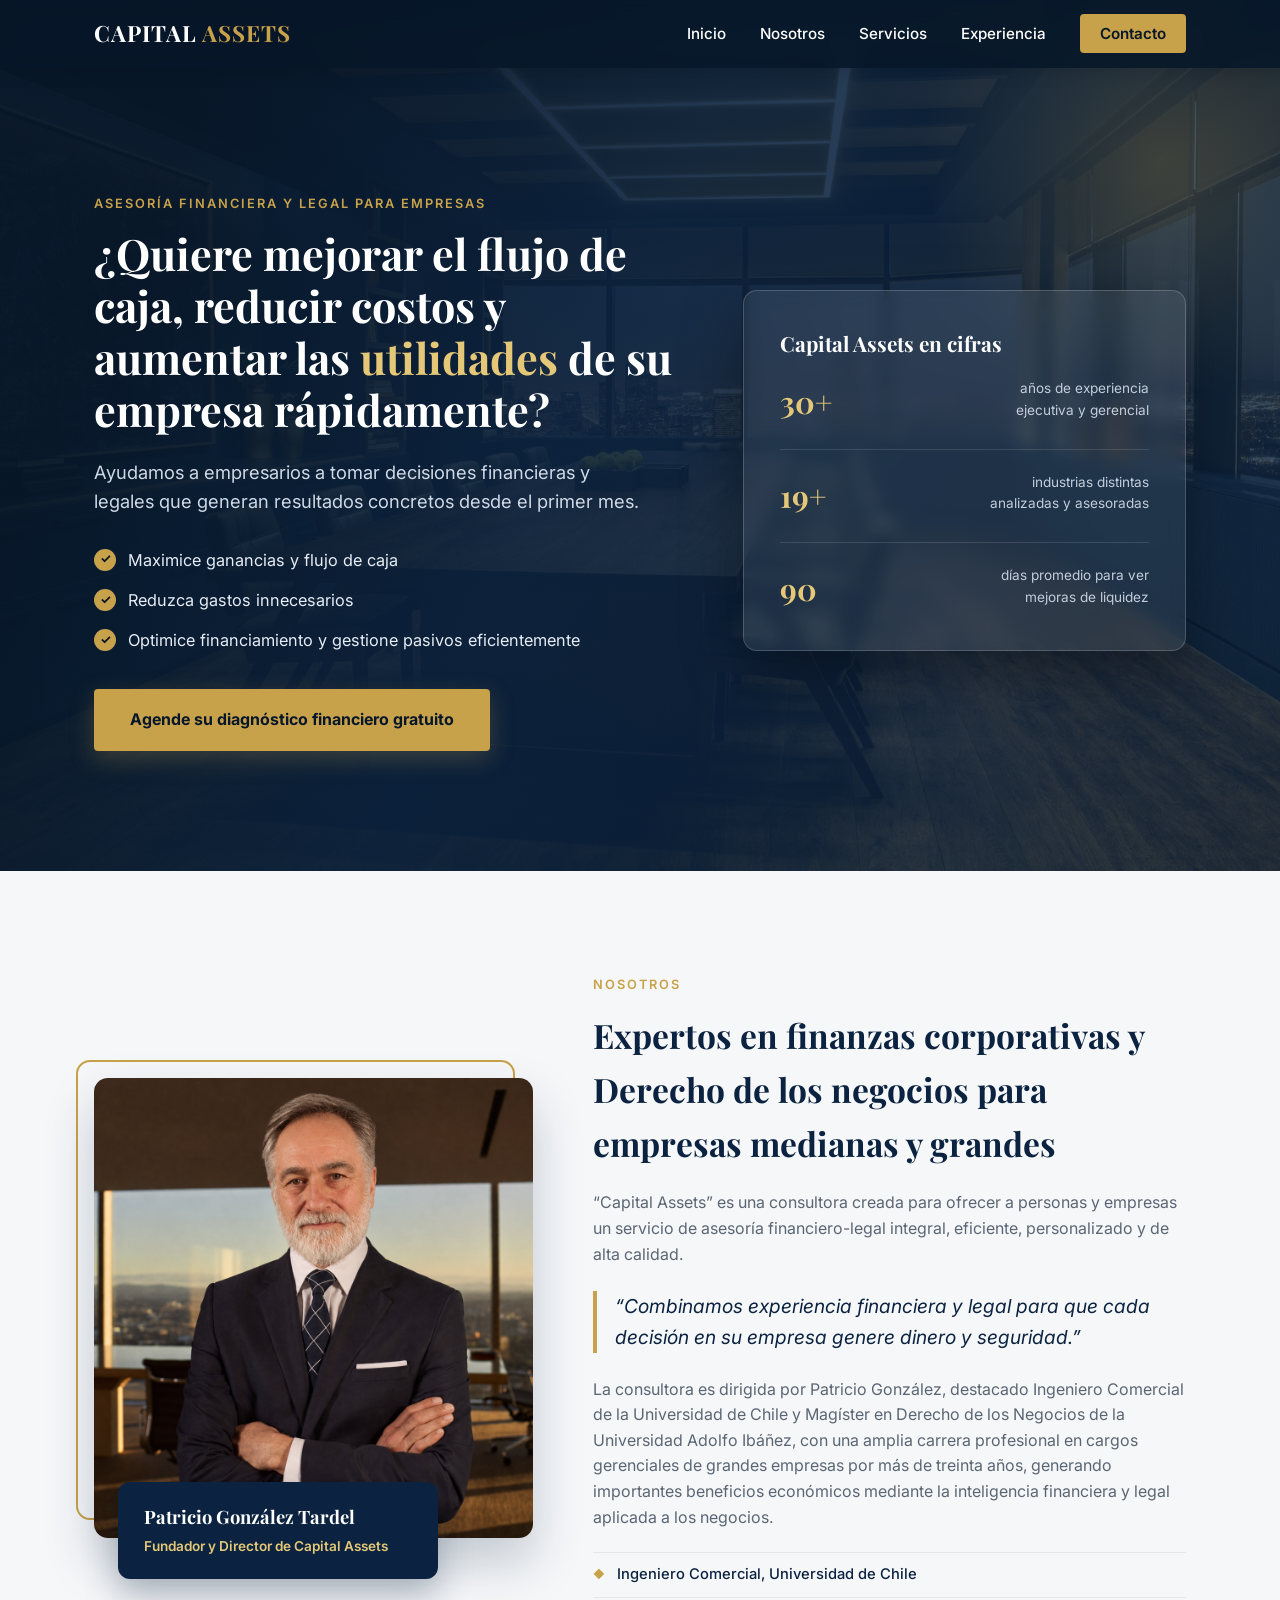
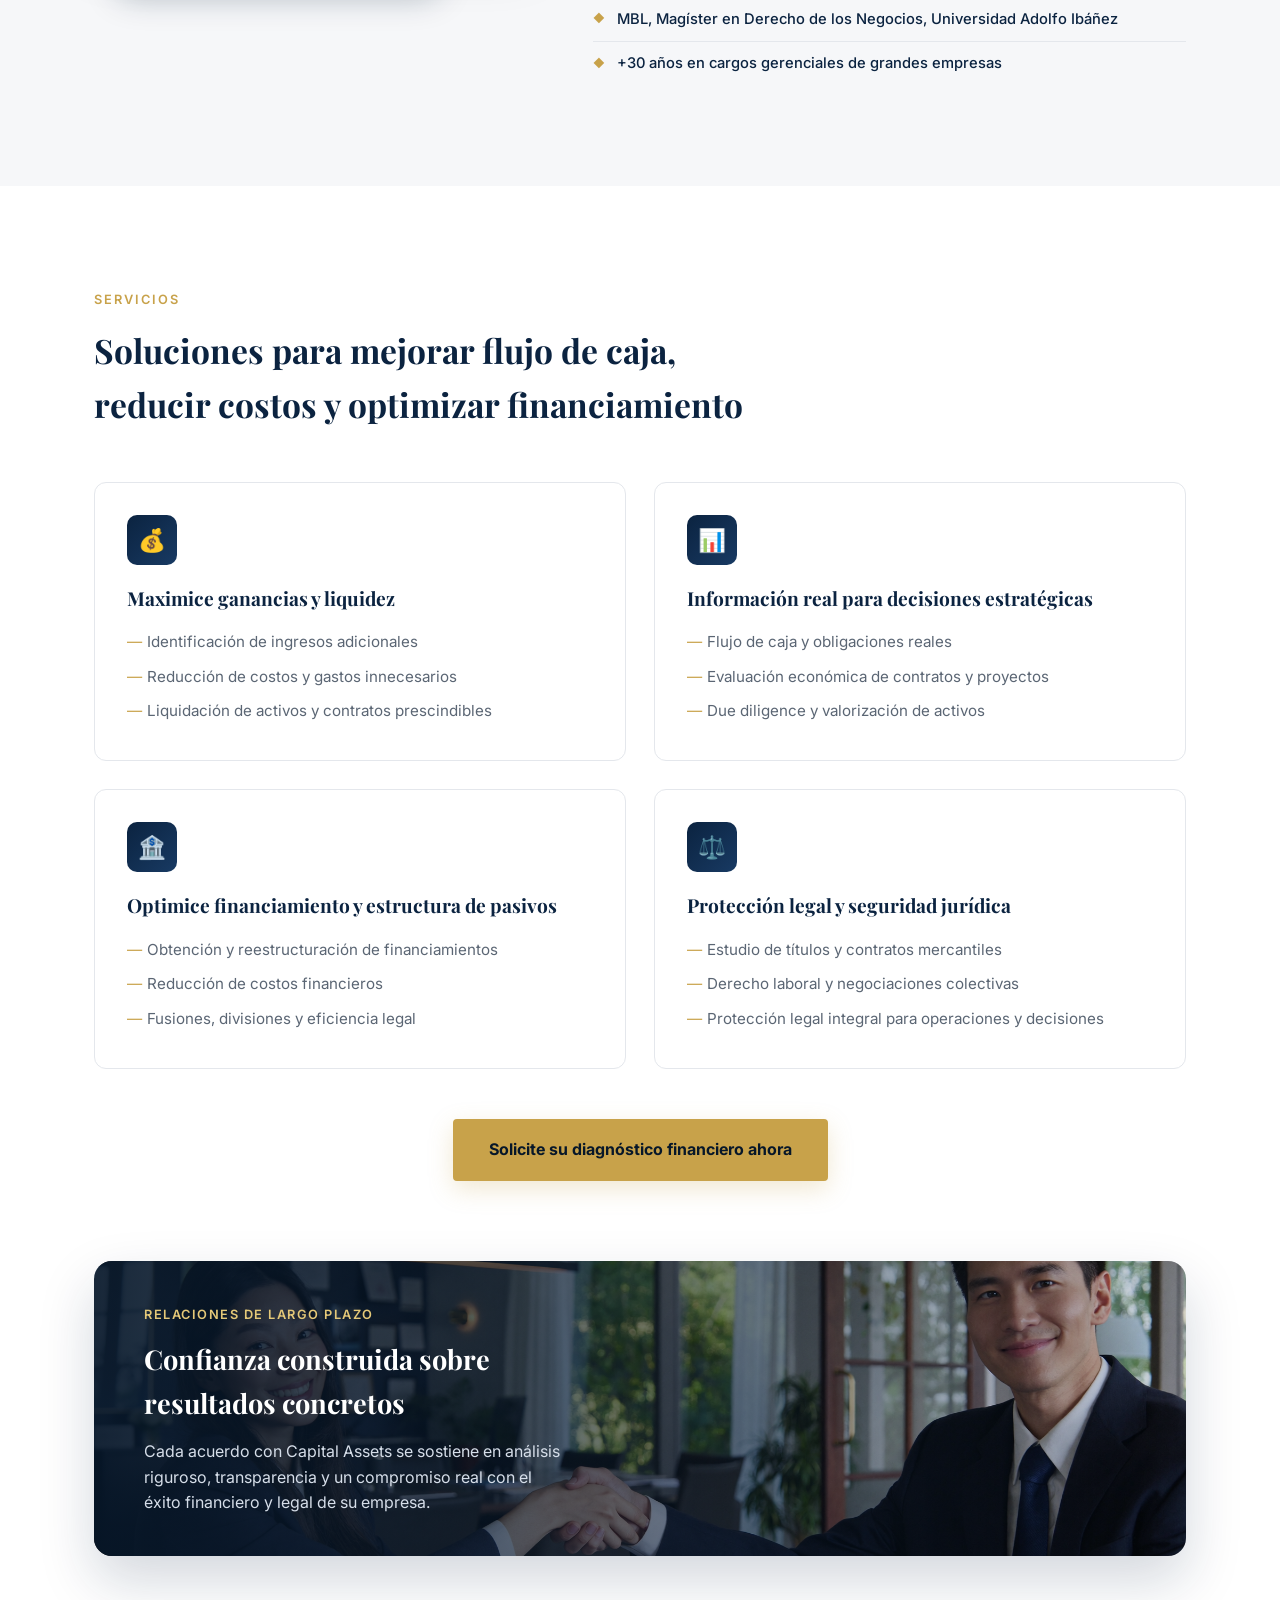
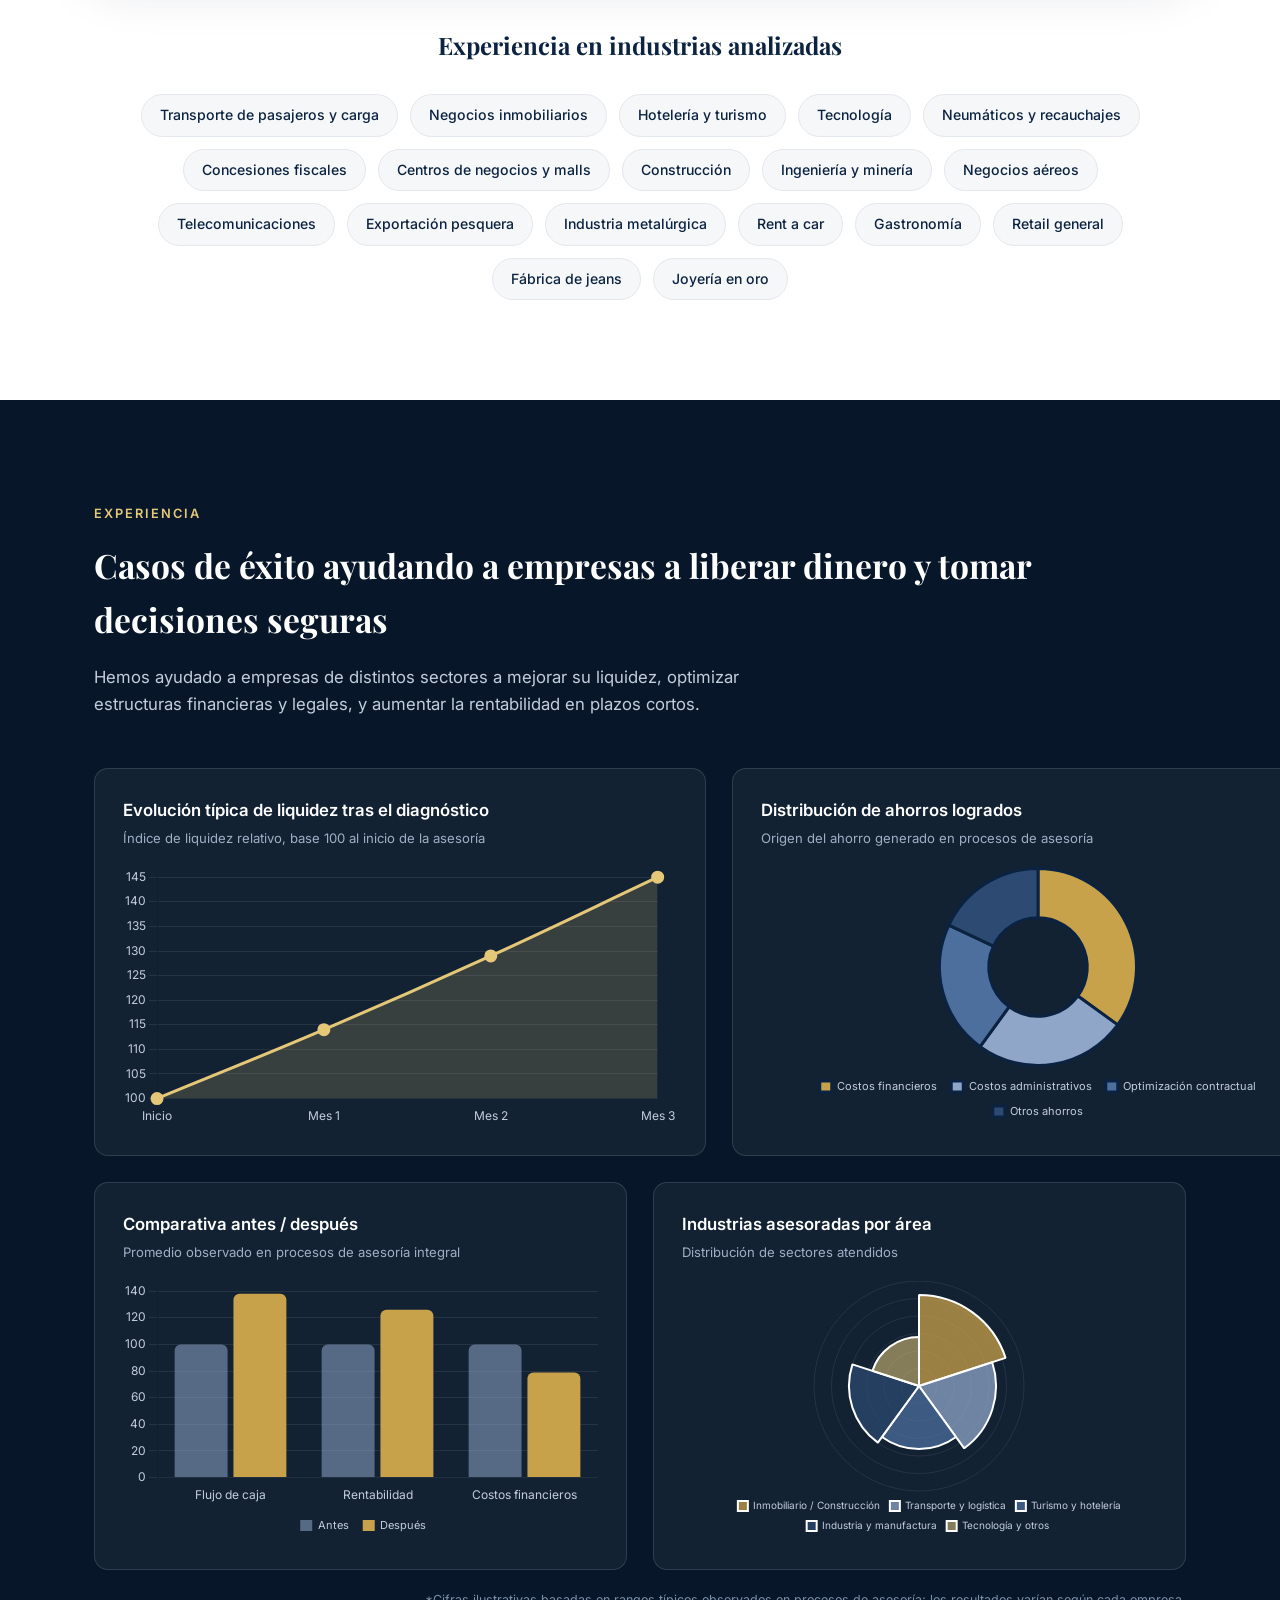
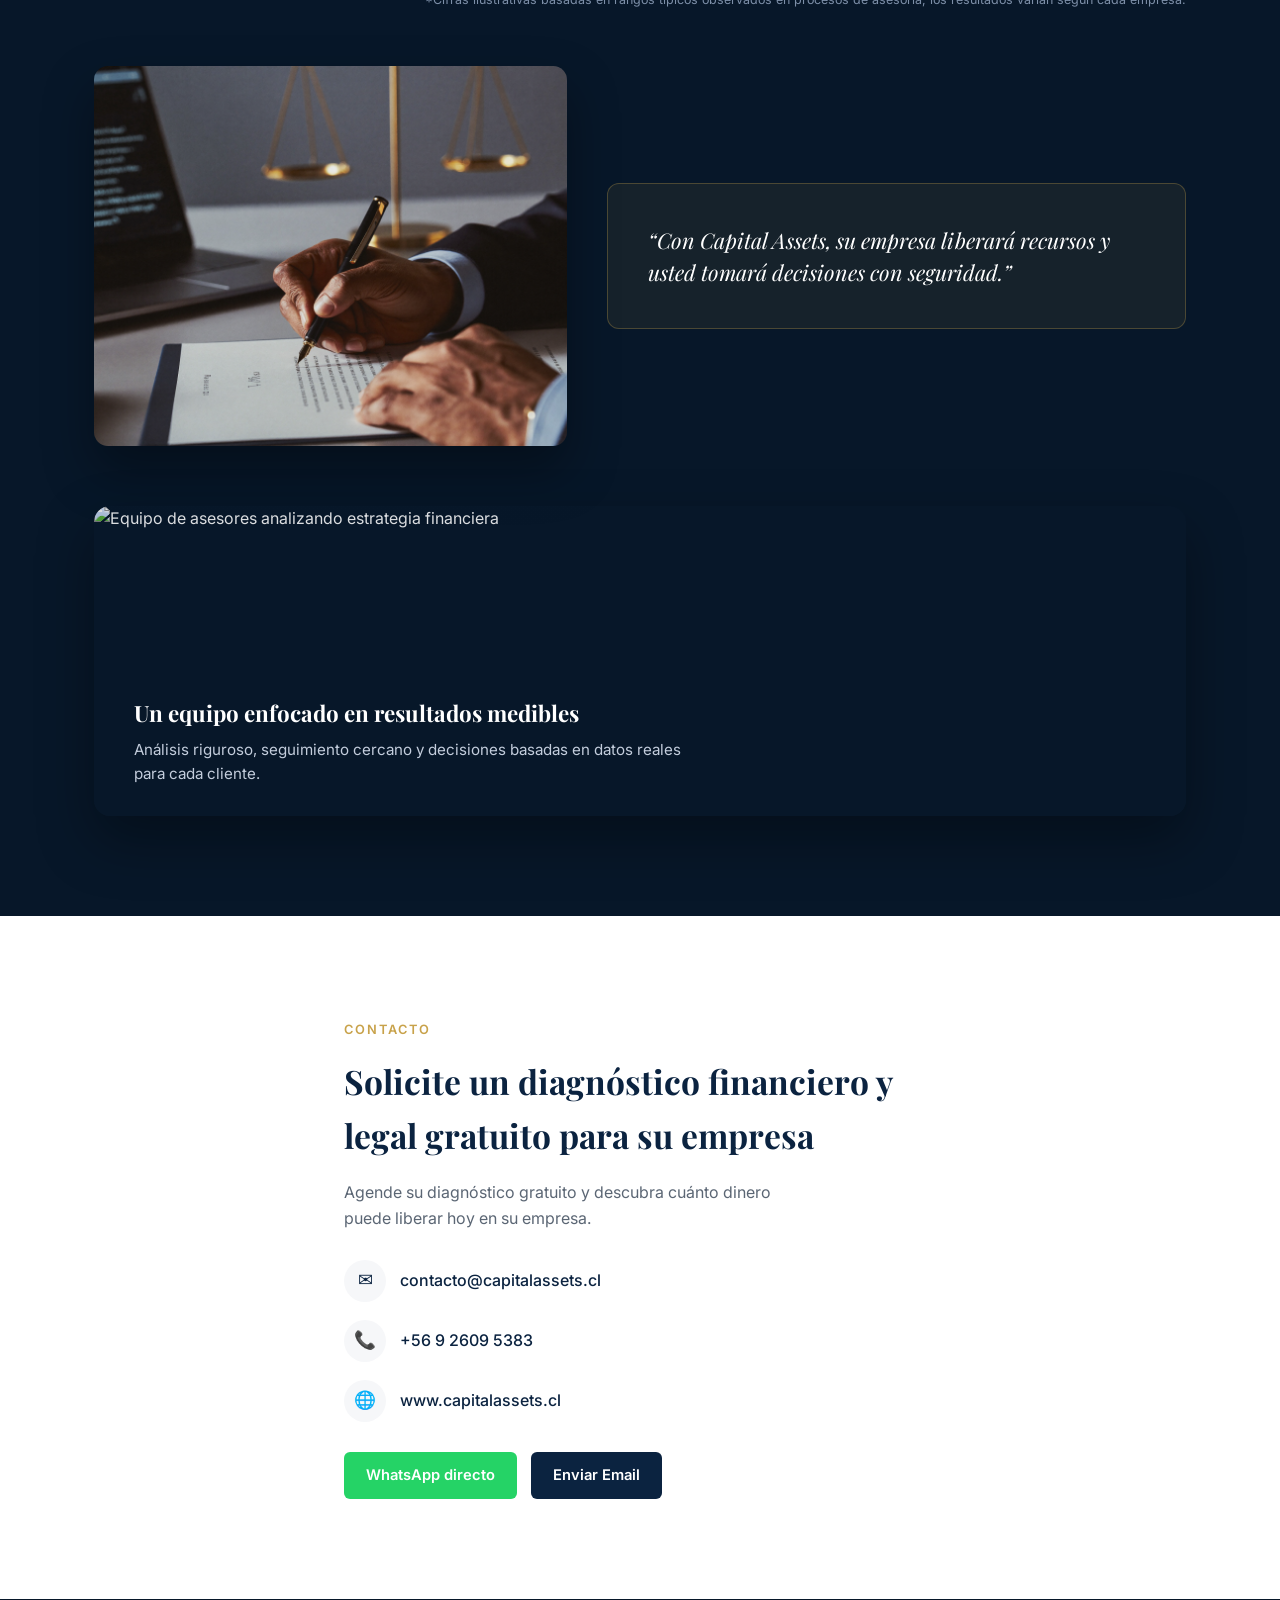
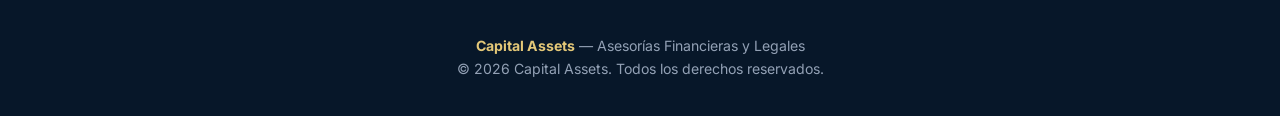
==== index.html @ cfbb2df3 "Actualiza testimonio, contacto (WhatsApp/teléfono), elimina formulario y agrega SEO - Reemplaza test" ====
<!DOCTYPE html>
<html lang="es">
<head>
<meta charset="UTF-8">
<meta name="viewport" content="width=device-width, initial-scale=1.0">
<title>Capital Assets | Asesorías Financieras y Legales para Empresas</title>
<meta name="description" content="Asesoría financiera y legal integral para empresas: aumente liquidez, reduzca costos, optimice financiamiento y tome decisiones legales seguras. Diagnóstico gratuito.">
<meta name="robots" content="index, follow">
<meta name="keywords" content="asesoría financiera empresas, asesoría legal empresas Chile, consultoría financiera y legal, optimización financiera, due diligence Chile, Capital Assets">
<meta name="author" content="Capital Assets">
<link rel="canonical" href="https://capitalassets.cl/">

<link rel="icon" type="image/png" href="img/logo.png">
<link rel="apple-touch-icon" href="img/logo.png">

<!-- Open Graph / Facebook -->
<meta property="og:type" content="website">
<meta property="og:url" content="https://capitalassets.cl/">
<meta property="og:title" content="Capital Assets | Asesorías Financieras y Legales para Empresas">
<meta property="og:description" content="Asesoría financiera y legal integral para empresas: aumente liquidez, reduzca costos, optimice financiamiento y tome decisiones legales seguras. Diagnóstico gratuito.">
<meta property="og:image" content="https://capitalassets.cl/img/foto-handshake.png">
<meta property="og:locale" content="es_CL">
<meta property="og:site_name" content="Capital Assets">

<!-- Twitter Card -->
<meta name="twitter:card" content="summary_large_image">
<meta name="twitter:title" content="Capital Assets | Asesorías Financieras y Legales para Empresas">
<meta name="twitter:description" content="Asesoría financiera y legal integral para empresas: aumente liquidez, reduzca costos, optimice financiamiento y tome decisiones legales seguras. Diagnóstico gratuito.">
<meta name="twitter:image" content="https://capitalassets.cl/img/foto-handshake.png">

<link rel="preconnect" href="https://fonts.googleapis.com">
<link href="https://fonts.googleapis.com/css2?family=Playfair+Display:wght@600;700;800&family=Inter:wght@400;500;600;700&display=swap" rel="stylesheet">
<script>
/*!
 * Chart.js v4.4.4
 * https://www.chartjs.org
 * (c) 2024 Chart.js Contributors
 * Released under the MIT License
 */
!function(t,e){"object"==typeof exports&&"undefined"!=typeof module?module.exports=e():"function"==typeof define&&define.amd?define(e):(t="undefined"!=typeof globalThis?globalThis:t||self).Chart=e()}(this,(function(){"use strict";var t=Object.freeze({__proto__:null,get Colors(){return Go},get Decimation(){return Qo},get Filler(){return ma},get Legend(){return ya},get SubTitle(){return ka},get Title(){return Ma},get Tooltip(){return Ba}});function e(){}const i=(()=>{let t=0;return()=>t++})();function s(t){return null==t}function n(t){if(Array.isArray&&Array.isArray(t))return!0;const e=Object.prototype.toString.call(t);return"[object"===e.slice(0,7)&&"Array]"===e.slice(-6)}function o(t){return null!==t&&"[object Object]"===Object.prototype.toString.call(t)}function a(t){return("number"==typeof t||t instanceof Number)&&isFinite(+t)}function r(t,e){return a(t)?t:e}function l(t,e){return void 0===t?e:t}const h=(t,e)=>"string"==typeof t&&t.endsWith("%")?parseFloat(t)/100:+t/e,c=(t,e)=>"string"==typeof t&&t.endsWith("%")?parseFloat(t)/100*e:+t;function d(t,e,i){if(t&&"function"==typeof t.call)return t.apply(i,e)}function u(t,e,i,s){let a,r,l;if(n(t))if(r=t.length,s)for(a=r-1;a>=0;a--)e.call(i,t[a],a);else for(a=0;a<r;a++)e.call(i,t[a],a);else if(o(t))for(l=Object.keys(t),r=l.length,a=0;a<r;a++)e.call(i,t[l[a]],l[a])}function f(t,e){let i,s,n,o;if(!t||!e||t.length!==e.length)return!1;for(i=0,s=t.length;i<s;++i)if(n=t[i],o=e[i],n.datasetIndex!==o.datasetIndex||n.index!==o.index)return!1;return!0}function g(t){if(n(t))return t.map(g);if(o(t)){const e=Object.create(null),i=Object.keys(t),s=i.length;let n=0;for(;n<s;++n)e[i[n]]=g(t[i[n]]);return e}return t}function p(t){return-1===["__proto__","prototype","constructor"].indexOf(t)}function m(t,e,i,s){if(!p(t))return;const n=e[t],a=i[t];o(n)&&o(a)?x(n,a,s):e[t]=g(a)}function x(t,e,i){const s=n(e)?e:[e],a=s.length;if(!o(t))return t;const r=(i=i||{}).merger||m;let l;for(let e=0;e<a;++e){if(l=s[e],!o(l))continue;const n=Object.keys(l);for(let e=0,s=n.length;e<s;++e)r(n[e],t,l,i)}return t}function b(t,e){return x(t,e,{merger:_})}function _(t,e,i){if(!p(t))return;const s=e[t],n=i[t];o(s)&&o(n)?b(s,n):Object.prototype.hasOwnProperty.call(e,t)||(e[t]=g(n))}const y={"":t=>t,x:t=>t.x,y:t=>t.y};function v(t){const e=t.split("."),i=[];let s="";for(const t of e)s+=t,s.endsWith("\\")?s=s.slice(0,-1)+".":(i.push(s),s="");return i}function M(t,e){const i=y[e]||(y[e]=function(t){const e=v(t);return t=>{for(const i of e){if(""===i)break;t=t&&t[i]}return t}}(e));return i(t)}function w(t){return t.charAt(0).toUpperCase()+t.slice(1)}const k=t=>void 0!==t,S=t=>"function"==typeof t,P=(t,e)=>{if(t.size!==e.size)return!1;for(const i of t)if(!e.has(i))return!1;return!0};function D(t){return"mouseup"===t.type||"click"===t.type||"contextmenu"===t.type}const C=Math.PI,O=2*C,A=O+C,T=Number.POSITIVE_INFINITY,L=C/180,E=C/2,R=C/4,I=2*C/3,z=Math.log10,F=Math.sign;function V(t,e,i){return Math.abs(t-e)<i}function B(t){const e=Math.round(t);t=V(t,e,t/1e3)?e:t;const i=Math.pow(10,Math.floor(z(t))),s=t/i;return(s<=1?1:s<=2?2:s<=5?5:10)*i}function W(t){const e=[],i=Math.sqrt(t);let s;for(s=1;s<i;s++)t%s==0&&(e.push(s),e.push(t/s));return i===(0|i)&&e.push(i),e.sort(((t,e)=>t-e)).pop(),e}function N(t){return!isNaN(parseFloat(t))&&isFinite(t)}function H(t,e){const i=Math.round(t);return i-e<=t&&i+e>=t}function j(t,e,i){let s,n,o;for(s=0,n=t.length;s<n;s++)o=t[s][i],isNaN(o)||(e.min=Math.min(e.min,o),e.max=Math.max(e.max,o))}function $(t){return t*(C/180)}function Y(t){return t*(180/C)}function U(t){if(!a(t))return;let e=1,i=0;for(;Math.round(t*e)/e!==t;)e*=10,i++;return i}function X(t,e){const i=e.x-t.x,s=e.y-t.y,n=Math.sqrt(i*i+s*s);let o=Math.atan2(s,i);return o<-.5*C&&(o+=O),{angle:o,distance:n}}function q(t,e){return Math.sqrt(Math.pow(e.x-t.x,2)+Math.pow(e.y-t.y,2))}function K(t,e){return(t-e+A)%O-C}function G(t){return(t%O+O)%O}function Z(t,e,i,s){const n=G(t),o=G(e),a=G(i),r=G(o-n),l=G(a-n),h=G(n-o),c=G(n-a);return n===o||n===a||s&&o===a||r>l&&h<c}function J(t,e,i){return Math.max(e,Math.min(i,t))}function Q(t){return J(t,-32768,32767)}function tt(t,e,i,s=1e-6){return t>=Math.min(e,i)-s&&t<=Math.max(e,i)+s}function et(t,e,i){i=i||(i=>t[i]<e);let s,n=t.length-1,o=0;for(;n-o>1;)s=o+n>>1,i(s)?o=s:n=s;return{lo:o,hi:n}}const it=(t,e,i,s)=>et(t,i,s?s=>{const n=t[s][e];return n<i||n===i&&t[s+1][e]===i}:s=>t[s][e]<i),st=(t,e,i)=>et(t,i,(s=>t[s][e]>=i));function nt(t,e,i){let s=0,n=t.length;for(;s<n&&t[s]<e;)s++;for(;n>s&&t[n-1]>i;)n--;return s>0||n<t.length?t.slice(s,n):t}const ot=["push","pop","shift","splice","unshift"];function at(t,e){t._chartjs?t._chartjs.listeners.push(e):(Object.defineProperty(t,"_chartjs",{configurable:!0,enumerable:!1,value:{listeners:[e]}}),ot.forEach((e=>{const i="_onData"+w(e),s=t[e];Object.defineProperty(t,e,{configurable:!0,enumerable:!1,value(...e){const n=s.apply(this,e);return t._chartjs.listeners.forEach((t=>{"function"==typeof t[i]&&t[i](...e)})),n}})})))}function rt(t,e){const i=t._chartjs;if(!i)return;const s=i.listeners,n=s.indexOf(e);-1!==n&&s.splice(n,1),s.length>0||(ot.forEach((e=>{delete t[e]})),delete t._chartjs)}function lt(t){const e=new Set(t);return e.size===t.length?t:Array.from(e)}const ht="undefined"==typeof window?function(t){return t()}:window.requestAnimationFrame;function ct(t,e){let i=[],s=!1;return function(...n){i=n,s||(s=!0,ht.call(window,(()=>{s=!1,t.apply(e,i)})))}}function dt(t,e){let i;return function(...s){return e?(clearTimeout(i),i=setTimeout(t,e,s)):t.apply(this,s),e}}const ut=t=>"start"===t?"left":"end"===t?"right":"center",ft=(t,e,i)=>"start"===t?e:"end"===t?i:(e+i)/2,gt=(t,e,i,s)=>t===(s?"left":"right")?i:"center"===t?(e+i)/2:e;function pt(t,e,i){const s=e.length;let n=0,o=s;if(t._sorted){const{iScale:a,_parsed:r}=t,l=a.axis,{min:h,max:c,minDefined:d,maxDefined:u}=a.getUserBounds();d&&(n=J(Math.min(it(r,l,h).lo,i?s:it(e,l,a.getPixelForValue(h)).lo),0,s-1)),o=u?J(Math.max(it(r,a.axis,c,!0).hi+1,i?0:it(e,l,a.getPixelForValue(c),!0).hi+1),n,s)-n:s-n}return{start:n,count:o}}function mt(t){const{xScale:e,yScale:i,_scaleRanges:s}=t,n={xmin:e.min,xmax:e.max,ymin:i.min,ymax:i.max};if(!s)return t._scaleRanges=n,!0;const o=s.xmin!==e.min||s.xmax!==e.max||s.ymin!==i.min||s.ymax!==i.max;return Object.assign(s,n),o}class xt{constructor(){this._request=null,this._charts=new Map,this._running=!1,this._lastDate=void 0}_notify(t,e,i,s){const n=e.listeners[s],o=e.duration;n.forEach((s=>s({chart:t,initial:e.initial,numSteps:o,currentStep:Math.min(i-e.start,o)})))}_refresh(){this._request||(this._running=!0,this._request=ht.call(window,(()=>{this._update(),this._request=null,this._running&&this._refresh()})))}_update(t=Date.now()){let e=0;this._charts.forEach(((i,s)=>{if(!i.running||!i.items.length)return;const n=i.items;let o,a=n.length-1,r=!1;for(;a>=0;--a)o=n[a],o._active?(o._total>i.duration&&(i.duration=o._total),o.tick(t),r=!0):(n[a]=n[n.length-1],n.pop());r&&(s.draw(),this._notify(s,i,t,"progress")),n.length||(i.running=!1,this._notify(s,i,t,"complete"),i.initial=!1),e+=n.length})),this._lastDate=t,0===e&&(this._running=!1)}_getAnims(t){const e=this._charts;let i=e.get(t);return i||(i={running:!1,initial:!0,items:[],listeners:{complete:[],progress:[]}},e.set(t,i)),i}listen(t,e,i){this._getAnims(t).listeners[e].push(i)}add(t,e){e&&e.length&&this._getAnims(t).items.push(...e)}has(t){return this._getAnims(t).items.length>0}start(t){const e=this._charts.get(t);e&&(e.running=!0,e.start=Date.now(),e.duration=e.items.reduce(((t,e)=>Math.max(t,e._duration)),0),this._refresh())}running(t){if(!this._running)return!1;const e=this._charts.get(t);return!!(e&&e.running&&e.items.length)}stop(t){const e=this._charts.get(t);if(!e||!e.items.length)return;const i=e.items;let s=i.length-1;for(;s>=0;--s)i[s].cancel();e.items=[],this._notify(t,e,Date.now(),"complete")}remove(t){return this._charts.delete(t)}}var bt=new xt;
/*!
 * @kurkle/color v0.3.2
 * https://github.com/kurkle/color#readme
 * (c) 2023 Jukka Kurkela
 * Released under the MIT License
 */function _t(t){return t+.5|0}const yt=(t,e,i)=>Math.max(Math.min(t,i),e);function vt(t){return yt(_t(2.55*t),0,255)}function Mt(t){return yt(_t(255*t),0,255)}function wt(t){return yt(_t(t/2.55)/100,0,1)}function kt(t){return yt(_t(100*t),0,100)}const St={0:0,1:1,2:2,3:3,4:4,5:5,6:6,7:7,8:8,9:9,A:10,B:11,C:12,D:13,E:14,F:15,a:10,b:11,c:12,d:13,e:14,f:15},Pt=[..."0123456789ABCDEF"],Dt=t=>Pt[15&t],Ct=t=>Pt[(240&t)>>4]+Pt[15&t],Ot=t=>(240&t)>>4==(15&t);function At(t){var e=(t=>Ot(t.r)&&Ot(t.g)&&Ot(t.b)&&Ot(t.a))(t)?Dt:Ct;return t?"#"+e(t.r)+e(t.g)+e(t.b)+((t,e)=>t<255?e(t):"")(t.a,e):void 0}const Tt=/^(hsla?|hwb|hsv)\(\s*([-+.e\d]+)(?:deg)?[\s,]+([-+.e\d]+)%[\s,]+([-+.e\d]+)%(?:[\s,]+([-+.e\d]+)(%)?)?\s*\)$/;function Lt(t,e,i){const s=e*Math.min(i,1-i),n=(e,n=(e+t/30)%12)=>i-s*Math.max(Math.min(n-3,9-n,1),-1);return[n(0),n(8),n(4)]}function Et(t,e,i){const s=(s,n=(s+t/60)%6)=>i-i*e*Math.max(Math.min(n,4-n,1),0);return[s(5),s(3),s(1)]}function Rt(t,e,i){const s=Lt(t,1,.5);let n;for(e+i>1&&(n=1/(e+i),e*=n,i*=n),n=0;n<3;n++)s[n]*=1-e-i,s[n]+=e;return s}function It(t){const e=t.r/255,i=t.g/255,s=t.b/255,n=Math.max(e,i,s),o=Math.min(e,i,s),a=(n+o)/2;let r,l,h;return n!==o&&(h=n-o,l=a>.5?h/(2-n-o):h/(n+o),r=function(t,e,i,s,n){return t===n?(e-i)/s+(e<i?6:0):e===n?(i-t)/s+2:(t-e)/s+4}(e,i,s,h,n),r=60*r+.5),[0|r,l||0,a]}function zt(t,e,i,s){return(Array.isArray(e)?t(e[0],e[1],e[2]):t(e,i,s)).map(Mt)}function Ft(t,e,i){return zt(Lt,t,e,i)}function Vt(t){return(t%360+360)%360}function Bt(t){const e=Tt.exec(t);let i,s=255;if(!e)return;e[5]!==i&&(s=e[6]?vt(+e[5]):Mt(+e[5]));const n=Vt(+e[2]),o=+e[3]/100,a=+e[4]/100;return i="hwb"===e[1]?function(t,e,i){return zt(Rt,t,e,i)}(n,o,a):"hsv"===e[1]?function(t,e,i){return zt(Et,t,e,i)}(n,o,a):Ft(n,o,a),{r:i[0],g:i[1],b:i[2],a:s}}const Wt={x:"dark",Z:"light",Y:"re",X:"blu",W:"gr",V:"medium",U:"slate",A:"ee",T:"ol",S:"or",B:"ra",C:"lateg",D:"ights",R:"in",Q:"turquois",E:"hi",P:"ro",O:"al",N:"le",M:"de",L:"yello",F:"en",K:"ch",G:"arks",H:"ea",I:"ightg",J:"wh"},Nt={OiceXe:"f0f8ff",antiquewEte:"faebd7",aqua:"ffff",aquamarRe:"7fffd4",azuY:"f0ffff",beige:"f5f5dc",bisque:"ffe4c4",black:"0",blanKedOmond:"ffebcd",Xe:"ff",XeviTet:"8a2be2",bPwn:"a52a2a",burlywood:"deb887",caMtXe:"5f9ea0",KartYuse:"7fff00",KocTate:"d2691e",cSO:"ff7f50",cSnflowerXe:"6495ed",cSnsilk:"fff8dc",crimson:"dc143c",cyan:"ffff",xXe:"8b",xcyan:"8b8b",xgTMnPd:"b8860b",xWay:"a9a9a9",xgYF:"6400",xgYy:"a9a9a9",xkhaki:"bdb76b",xmagFta:"8b008b",xTivegYF:"556b2f",xSange:"ff8c00",xScEd:"9932cc",xYd:"8b0000",xsOmon:"e9967a",xsHgYF:"8fbc8f",xUXe:"483d8b",xUWay:"2f4f4f",xUgYy:"2f4f4f",xQe:"ced1",xviTet:"9400d3",dAppRk:"ff1493",dApskyXe:"bfff",dimWay:"696969",dimgYy:"696969",dodgerXe:"1e90ff",fiYbrick:"b22222",flSOwEte:"fffaf0",foYstWAn:"228b22",fuKsia:"ff00ff",gaRsbSo:"dcdcdc",ghostwEte:"f8f8ff",gTd:"ffd700",gTMnPd:"daa520",Way:"808080",gYF:"8000",gYFLw:"adff2f",gYy:"808080",honeyMw:"f0fff0",hotpRk:"ff69b4",RdianYd:"cd5c5c",Rdigo:"4b0082",ivSy:"fffff0",khaki:"f0e68c",lavFMr:"e6e6fa",lavFMrXsh:"fff0f5",lawngYF:"7cfc00",NmoncEffon:"fffacd",ZXe:"add8e6",ZcSO:"f08080",Zcyan:"e0ffff",ZgTMnPdLw:"fafad2",ZWay:"d3d3d3",ZgYF:"90ee90",ZgYy:"d3d3d3",ZpRk:"ffb6c1",ZsOmon:"ffa07a",ZsHgYF:"20b2aa",ZskyXe:"87cefa",ZUWay:"778899",ZUgYy:"778899",ZstAlXe:"b0c4de",ZLw:"ffffe0",lime:"ff00",limegYF:"32cd32",lRF:"faf0e6",magFta:"ff00ff",maPon:"800000",VaquamarRe:"66cdaa",VXe:"cd",VScEd:"ba55d3",VpurpN:"9370db",VsHgYF:"3cb371",VUXe:"7b68ee",VsprRggYF:"fa9a",VQe:"48d1cc",VviTetYd:"c71585",midnightXe:"191970",mRtcYam:"f5fffa",mistyPse:"ffe4e1",moccasR:"ffe4b5",navajowEte:"ffdead",navy:"80",Tdlace:"fdf5e6",Tive:"808000",TivedBb:"6b8e23",Sange:"ffa500",SangeYd:"ff4500",ScEd:"da70d6",pOegTMnPd:"eee8aa",pOegYF:"98fb98",pOeQe:"afeeee",pOeviTetYd:"db7093",papayawEp:"ffefd5",pHKpuff:"ffdab9",peru:"cd853f",pRk:"ffc0cb",plum:"dda0dd",powMrXe:"b0e0e6",purpN:"800080",YbeccapurpN:"663399",Yd:"ff0000",Psybrown:"bc8f8f",PyOXe:"4169e1",saddNbPwn:"8b4513",sOmon:"fa8072",sandybPwn:"f4a460",sHgYF:"2e8b57",sHshell:"fff5ee",siFna:"a0522d",silver:"c0c0c0",skyXe:"87ceeb",UXe:"6a5acd",UWay:"708090",UgYy:"708090",snow:"fffafa",sprRggYF:"ff7f",stAlXe:"4682b4",tan:"d2b48c",teO:"8080",tEstN:"d8bfd8",tomato:"ff6347",Qe:"40e0d0",viTet:"ee82ee",JHt:"f5deb3",wEte:"ffffff",wEtesmoke:"f5f5f5",Lw:"ffff00",LwgYF:"9acd32"};let Ht;function jt(t){Ht||(Ht=function(){const t={},e=Object.keys(Nt),i=Object.keys(Wt);let s,n,o,a,r;for(s=0;s<e.length;s++){for(a=r=e[s],n=0;n<i.length;n++)o=i[n],r=r.replace(o,Wt[o]);o=parseInt(Nt[a],16),t[r]=[o>>16&255,o>>8&255,255&o]}return t}(),Ht.transparent=[0,0,0,0]);const e=Ht[t.toLowerCase()];return e&&{r:e[0],g:e[1],b:e[2],a:4===e.length?e[3]:255}}const $t=/^rgba?\(\s*([-+.\d]+)(%)?[\s,]+([-+.e\d]+)(%)?[\s,]+([-+.e\d]+)(%)?(?:[\s,/]+([-+.e\d]+)(%)?)?\s*\)$/;const Yt=t=>t<=.0031308?12.92*t:1.055*Math.pow(t,1/2.4)-.055,Ut=t=>t<=.04045?t/12.92:Math.pow((t+.055)/1.055,2.4);function Xt(t,e,i){if(t){let s=It(t);s[e]=Math.max(0,Math.min(s[e]+s[e]*i,0===e?360:1)),s=Ft(s),t.r=s[0],t.g=s[1],t.b=s[2]}}function qt(t,e){return t?Object.assign(e||{},t):t}function Kt(t){var e={r:0,g:0,b:0,a:255};return Array.isArray(t)?t.length>=3&&(e={r:t[0],g:t[1],b:t[2],a:255},t.length>3&&(e.a=Mt(t[3]))):(e=qt(t,{r:0,g:0,b:0,a:1})).a=Mt(e.a),e}function Gt(t){return"r"===t.charAt(0)?function(t){const e=$t.exec(t);let i,s,n,o=255;if(e){if(e[7]!==i){const t=+e[7];o=e[8]?vt(t):yt(255*t,0,255)}return i=+e[1],s=+e[3],n=+e[5],i=255&(e[2]?vt(i):yt(i,0,255)),s=255&(e[4]?vt(s):yt(s,0,255)),n=255&(e[6]?vt(n):yt(n,0,255)),{r:i,g:s,b:n,a:o}}}(t):Bt(t)}class Zt{constructor(t){if(t instanceof Zt)return t;const e=typeof t;let i;var s,n,o;"object"===e?i=Kt(t):"string"===e&&(o=(s=t).length,"#"===s[0]&&(4===o||5===o?n={r:255&17*St[s[1]],g:255&17*St[s[2]],b:255&17*St[s[3]],a:5===o?17*St[s[4]]:255}:7!==o&&9!==o||(n={r:St[s[1]]<<4|St[s[2]],g:St[s[3]]<<4|St[s[4]],b:St[s[5]]<<4|St[s[6]],a:9===o?St[s[7]]<<4|St[s[8]]:255})),i=n||jt(t)||Gt(t)),this._rgb=i,this._valid=!!i}get valid(){return this._valid}get rgb(){var t=qt(this._rgb);return t&&(t.a=wt(t.a)),t}set rgb(t){this._rgb=Kt(t)}rgbString(){return this._valid?(t=this._rgb)&&(t.a<255?`rgba(${t.r}, ${t.g}, ${t.b}, ${wt(t.a)})`:`rgb(${t.r}, ${t.g}, ${t.b})`):void 0;var t}hexString(){return this._valid?At(this._rgb):void 0}hslString(){return this._valid?function(t){if(!t)return;const e=It(t),i=e[0],s=kt(e[1]),n=kt(e[2]);return t.a<255?`hsla(${i}, ${s}%, ${n}%, ${wt(t.a)})`:`hsl(${i}, ${s}%, ${n}%)`}(this._rgb):void 0}mix(t,e){if(t){const i=this.rgb,s=t.rgb;let n;const o=e===n?.5:e,a=2*o-1,r=i.a-s.a,l=((a*r==-1?a:(a+r)/(1+a*r))+1)/2;n=1-l,i.r=255&l*i.r+n*s.r+.5,i.g=255&l*i.g+n*s.g+.5,i.b=255&l*i.b+n*s.b+.5,i.a=o*i.a+(1-o)*s.a,this.rgb=i}return this}interpolate(t,e){return t&&(this._rgb=function(t,e,i){const s=Ut(wt(t.r)),n=Ut(wt(t.g)),o=Ut(wt(t.b));return{r:Mt(Yt(s+i*(Ut(wt(e.r))-s))),g:Mt(Yt(n+i*(Ut(wt(e.g))-n))),b:Mt(Yt(o+i*(Ut(wt(e.b))-o))),a:t.a+i*(e.a-t.a)}}(this._rgb,t._rgb,e)),this}clone(){return new Zt(this.rgb)}alpha(t){return this._rgb.a=Mt(t),this}clearer(t){return this._rgb.a*=1-t,this}greyscale(){const t=this._rgb,e=_t(.3*t.r+.59*t.g+.11*t.b);return t.r=t.g=t.b=e,this}opaquer(t){return this._rgb.a*=1+t,this}negate(){const t=this._rgb;return t.r=255-t.r,t.g=255-t.g,t.b=255-t.b,this}lighten(t){return Xt(this._rgb,2,t),this}darken(t){return Xt(this._rgb,2,-t),this}saturate(t){return Xt(this._rgb,1,t),this}desaturate(t){return Xt(this._rgb,1,-t),this}rotate(t){return function(t,e){var i=It(t);i[0]=Vt(i[0]+e),i=Ft(i),t.r=i[0],t.g=i[1],t.b=i[2]}(this._rgb,t),this}}function Jt(t){if(t&&"object"==typeof t){const e=t.toString();return"[object CanvasPattern]"===e||"[object CanvasGradient]"===e}return!1}function Qt(t){return Jt(t)?t:new Zt(t)}function te(t){return Jt(t)?t:new Zt(t).saturate(.5).darken(.1).hexString()}const ee=["x","y","borderWidth","radius","tension"],ie=["color","borderColor","backgroundColor"];const se=new Map;function ne(t,e,i){return function(t,e){e=e||{};const i=t+JSON.stringify(e);let s=se.get(i);return s||(s=new Intl.NumberFormat(t,e),se.set(i,s)),s}(e,i).format(t)}const oe={values:t=>n(t)?t:""+t,numeric(t,e,i){if(0===t)return"0";const s=this.chart.options.locale;let n,o=t;if(i.length>1){const e=Math.max(Math.abs(i[0].value),Math.abs(i[i.length-1].value));(e<1e-4||e>1e15)&&(n="scientific"),o=function(t,e){let i=e.length>3?e[2].value-e[1].value:e[1].value-e[0].value;Math.abs(i)>=1&&t!==Math.floor(t)&&(i=t-Math.floor(t));return i}(t,i)}const a=z(Math.abs(o)),r=isNaN(a)?1:Math.max(Math.min(-1*Math.floor(a),20),0),l={notation:n,minimumFractionDigits:r,maximumFractionDigits:r};return Object.assign(l,this.options.ticks.format),ne(t,s,l)},logarithmic(t,e,i){if(0===t)return"0";const s=i[e].significand||t/Math.pow(10,Math.floor(z(t)));return[1,2,3,5,10,15].includes(s)||e>.8*i.length?oe.numeric.call(this,t,e,i):""}};var ae={formatters:oe};const re=Object.create(null),le=Object.create(null);function he(t,e){if(!e)return t;const i=e.split(".");for(let e=0,s=i.length;e<s;++e){const s=i[e];t=t[s]||(t[s]=Object.create(null))}return t}function ce(t,e,i){return"string"==typeof e?x(he(t,e),i):x(he(t,""),e)}class de{constructor(t,e){this.animation=void 0,this.backgroundColor="rgba(0,0,0,0.1)",this.borderColor="rgba(0,0,0,0.1)",this.color="#666",this.datasets={},this.devicePixelRatio=t=>t.chart.platform.getDevicePixelRatio(),this.elements={},this.events=["mousemove","mouseout","click","touchstart","touchmove"],this.font={family:"'Helvetica Neue', 'Helvetica', 'Arial', sans-serif",size:12,style:"normal",lineHeight:1.2,weight:null},this.hover={},this.hoverBackgroundColor=(t,e)=>te(e.backgroundColor),this.hoverBorderColor=(t,e)=>te(e.borderColor),this.hoverColor=(t,e)=>te(e.color),this.indexAxis="x",this.interaction={mode:"nearest",intersect:!0,includeInvisible:!1},this.maintainAspectRatio=!0,this.onHover=null,this.onClick=null,this.parsing=!0,this.plugins={},this.responsive=!0,this.scale=void 0,this.scales={},this.showLine=!0,this.drawActiveElementsOnTop=!0,this.describe(t),this.apply(e)}set(t,e){return ce(this,t,e)}get(t){return he(this,t)}describe(t,e){return ce(le,t,e)}override(t,e){return ce(re,t,e)}route(t,e,i,s){const n=he(this,t),a=he(this,i),r="_"+e;Object.defineProperties(n,{[r]:{value:n[e],writable:!0},[e]:{enumerable:!0,get(){const t=this[r],e=a[s];return o(t)?Object.assign({},e,t):l(t,e)},set(t){this[r]=t}}})}apply(t){t.forEach((t=>t(this)))}}var ue=new de({_scriptable:t=>!t.startsWith("on"),_indexable:t=>"events"!==t,hover:{_fallback:"interaction"},interaction:{_scriptable:!1,_indexable:!1}},[function(t){t.set("animation",{delay:void 0,duration:1e3,easing:"easeOutQuart",fn:void 0,from:void 0,loop:void 0,to:void 0,type:void 0}),t.describe("animation",{_fallback:!1,_indexable:!1,_scriptable:t=>"onProgress"!==t&&"onComplete"!==t&&"fn"!==t}),t.set("animations",{colors:{type:"color",properties:ie},numbers:{type:"number",properties:ee}}),t.describe("animations",{_fallback:"animation"}),t.set("transitions",{active:{animation:{duration:400}},resize:{animation:{duration:0}},show:{animations:{colors:{from:"transparent"},visible:{type:"boolean",duration:0}}},hide:{animations:{colors:{to:"transparent"},visible:{type:"boolean",easing:"linear",fn:t=>0|t}}}})},function(t){t.set("layout",{autoPadding:!0,padding:{top:0,right:0,bottom:0,left:0}})},function(t){t.set("scale",{display:!0,offset:!1,reverse:!1,beginAtZero:!1,bounds:"ticks",clip:!0,grace:0,grid:{display:!0,lineWidth:1,drawOnChartArea:!0,drawTicks:!0,tickLength:8,tickWidth:(t,e)=>e.lineWidth,tickColor:(t,e)=>e.color,offset:!1},border:{display:!0,dash:[],dashOffset:0,width:1},title:{display:!1,text:"",padding:{top:4,bottom:4}},ticks:{minRotation:0,maxRotation:50,mirror:!1,textStrokeWidth:0,textStrokeColor:"",padding:3,display:!0,autoSkip:!0,autoSkipPadding:3,labelOffset:0,callback:ae.formatters.values,minor:{},major:{},align:"center",crossAlign:"near",showLabelBackdrop:!1,backdropColor:"rgba(255, 255, 255, 0.75)",backdropPadding:2}}),t.route("scale.ticks","color","","color"),t.route("scale.grid","color","","borderColor"),t.route("scale.border","color","","borderColor"),t.route("scale.title","color","","color"),t.describe("scale",{_fallback:!1,_scriptable:t=>!t.startsWith("before")&&!t.startsWith("after")&&"callback"!==t&&"parser"!==t,_indexable:t=>"borderDash"!==t&&"tickBorderDash"!==t&&"dash"!==t}),t.describe("scales",{_fallback:"scale"}),t.describe("scale.ticks",{_scriptable:t=>"backdropPadding"!==t&&"callback"!==t,_indexable:t=>"backdropPadding"!==t})}]);function fe(){return"undefined"!=typeof window&&"undefined"!=typeof document}function ge(t){let e=t.parentNode;return e&&"[object ShadowRoot]"===e.toString()&&(e=e.host),e}function pe(t,e,i){let s;return"string"==typeof t?(s=parseInt(t,10),-1!==t.indexOf("%")&&(s=s/100*e.parentNode[i])):s=t,s}const me=t=>t.ownerDocument.defaultView.getComputedStyle(t,null);function xe(t,e){return me(t).getPropertyValue(e)}const be=["top","right","bottom","left"];function _e(t,e,i){const s={};i=i?"-"+i:"";for(let n=0;n<4;n++){const o=be[n];s[o]=parseFloat(t[e+"-"+o+i])||0}return s.width=s.left+s.right,s.height=s.top+s.bottom,s}const ye=(t,e,i)=>(t>0||e>0)&&(!i||!i.shadowRoot);function ve(t,e){if("native"in t)return t;const{canvas:i,currentDevicePixelRatio:s}=e,n=me(i),o="border-box"===n.boxSizing,a=_e(n,"padding"),r=_e(n,"border","width"),{x:l,y:h,box:c}=function(t,e){const i=t.touches,s=i&&i.length?i[0]:t,{offsetX:n,offsetY:o}=s;let a,r,l=!1;if(ye(n,o,t.target))a=n,r=o;else{const t=e.getBoundingClientRect();a=s.clientX-t.left,r=s.clientY-t.top,l=!0}return{x:a,y:r,box:l}}(t,i),d=a.left+(c&&r.left),u=a.top+(c&&r.top);let{width:f,height:g}=e;return o&&(f-=a.width+r.width,g-=a.height+r.height),{x:Math.round((l-d)/f*i.width/s),y:Math.round((h-u)/g*i.height/s)}}const Me=t=>Math.round(10*t)/10;function we(t,e,i,s){const n=me(t),o=_e(n,"margin"),a=pe(n.maxWidth,t,"clientWidth")||T,r=pe(n.maxHeight,t,"clientHeight")||T,l=function(t,e,i){let s,n;if(void 0===e||void 0===i){const o=t&&ge(t);if(o){const t=o.getBoundingClientRect(),a=me(o),r=_e(a,"border","width"),l=_e(a,"padding");e=t.width-l.width-r.width,i=t.height-l.height-r.height,s=pe(a.maxWidth,o,"clientWidth"),n=pe(a.maxHeight,o,"clientHeight")}else e=t.clientWidth,i=t.clientHeight}return{width:e,height:i,maxWidth:s||T,maxHeight:n||T}}(t,e,i);let{width:h,height:c}=l;if("content-box"===n.boxSizing){const t=_e(n,"border","width"),e=_e(n,"padding");h-=e.width+t.width,c-=e.height+t.height}h=Math.max(0,h-o.width),c=Math.max(0,s?h/s:c-o.height),h=Me(Math.min(h,a,l.maxWidth)),c=Me(Math.min(c,r,l.maxHeight)),h&&!c&&(c=Me(h/2));return(void 0!==e||void 0!==i)&&s&&l.height&&c>l.height&&(c=l.height,h=Me(Math.floor(c*s))),{width:h,height:c}}function ke(t,e,i){const s=e||1,n=Math.floor(t.height*s),o=Math.floor(t.width*s);t.height=Math.floor(t.height),t.width=Math.floor(t.width);const a=t.canvas;return a.style&&(i||!a.style.height&&!a.style.width)&&(a.style.height=`${t.height}px`,a.style.width=`${t.width}px`),(t.currentDevicePixelRatio!==s||a.height!==n||a.width!==o)&&(t.currentDevicePixelRatio=s,a.height=n,a.width=o,t.ctx.setTransform(s,0,0,s,0,0),!0)}const Se=function(){let t=!1;try{const e={get passive(){return t=!0,!1}};fe()&&(window.addEventListener("test",null,e),window.removeEventListener("test",null,e))}catch(t){}return t}();function Pe(t,e){const i=xe(t,e),s=i&&i.match(/^(\d+)(\.\d+)?px$/);return s?+s[1]:void 0}function De(t){return!t||s(t.size)||s(t.family)?null:(t.style?t.style+" ":"")+(t.weight?t.weight+" ":"")+t.size+"px "+t.family}function Ce(t,e,i,s,n){let o=e[n];return o||(o=e[n]=t.measureText(n).width,i.push(n)),o>s&&(s=o),s}function Oe(t,e,i,s){let o=(s=s||{}).data=s.data||{},a=s.garbageCollect=s.garbageCollect||[];s.font!==e&&(o=s.data={},a=s.garbageCollect=[],s.font=e),t.save(),t.font=e;let r=0;const l=i.length;let h,c,d,u,f;for(h=0;h<l;h++)if(u=i[h],null==u||n(u)){if(n(u))for(c=0,d=u.length;c<d;c++)f=u[c],null==f||n(f)||(r=Ce(t,o,a,r,f))}else r=Ce(t,o,a,r,u);t.restore();const g=a.length/2;if(g>i.length){for(h=0;h<g;h++)delete o[a[h]];a.splice(0,g)}return r}function Ae(t,e,i){const s=t.currentDevicePixelRatio,n=0!==i?Math.max(i/2,.5):0;return Math.round((e-n)*s)/s+n}function Te(t,e){(e||t)&&((e=e||t.getContext("2d")).save(),e.resetTransform(),e.clearRect(0,0,t.width,t.height),e.restore())}function Le(t,e,i,s){Ee(t,e,i,s,null)}function Ee(t,e,i,s,n){let o,a,r,l,h,c,d,u;const f=e.pointStyle,g=e.rotation,p=e.radius;let m=(g||0)*L;if(f&&"object"==typeof f&&(o=f.toString(),"[object HTMLImageElement]"===o||"[object HTMLCanvasElement]"===o))return t.save(),t.translate(i,s),t.rotate(m),t.drawImage(f,-f.width/2,-f.height/2,f.width,f.height),void t.restore();if(!(isNaN(p)||p<=0)){switch(t.beginPath(),f){default:n?t.ellipse(i,s,n/2,p,0,0,O):t.arc(i,s,p,0,O),t.closePath();break;case"triangle":c=n?n/2:p,t.moveTo(i+Math.sin(m)*c,s-Math.cos(m)*p),m+=I,t.lineTo(i+Math.sin(m)*c,s-Math.cos(m)*p),m+=I,t.lineTo(i+Math.sin(m)*c,s-Math.cos(m)*p),t.closePath();break;case"rectRounded":h=.516*p,l=p-h,a=Math.cos(m+R)*l,d=Math.cos(m+R)*(n?n/2-h:l),r=Math.sin(m+R)*l,u=Math.sin(m+R)*(n?n/2-h:l),t.arc(i-d,s-r,h,m-C,m-E),t.arc(i+u,s-a,h,m-E,m),t.arc(i+d,s+r,h,m,m+E),t.arc(i-u,s+a,h,m+E,m+C),t.closePath();break;case"rect":if(!g){l=Math.SQRT1_2*p,c=n?n/2:l,t.rect(i-c,s-l,2*c,2*l);break}m+=R;case"rectRot":d=Math.cos(m)*(n?n/2:p),a=Math.cos(m)*p,r=Math.sin(m)*p,u=Math.sin(m)*(n?n/2:p),t.moveTo(i-d,s-r),t.lineTo(i+u,s-a),t.lineTo(i+d,s+r),t.lineTo(i-u,s+a),t.closePath();break;case"crossRot":m+=R;case"cross":d=Math.cos(m)*(n?n/2:p),a=Math.cos(m)*p,r=Math.sin(m)*p,u=Math.sin(m)*(n?n/2:p),t.moveTo(i-d,s-r),t.lineTo(i+d,s+r),t.moveTo(i+u,s-a),t.lineTo(i-u,s+a);break;case"star":d=Math.cos(m)*(n?n/2:p),a=Math.cos(m)*p,r=Math.sin(m)*p,u=Math.sin(m)*(n?n/2:p),t.moveTo(i-d,s-r),t.lineTo(i+d,s+r),t.moveTo(i+u,s-a),t.lineTo(i-u,s+a),m+=R,d=Math.cos(m)*(n?n/2:p),a=Math.cos(m)*p,r=Math.sin(m)*p,u=Math.sin(m)*(n?n/2:p),t.moveTo(i-d,s-r),t.lineTo(i+d,s+r),t.moveTo(i+u,s-a),t.lineTo(i-u,s+a);break;case"line":a=n?n/2:Math.cos(m)*p,r=Math.sin(m)*p,t.moveTo(i-a,s-r),t.lineTo(i+a,s+r);break;case"dash":t.moveTo(i,s),t.lineTo(i+Math.cos(m)*(n?n/2:p),s+Math.sin(m)*p);break;case!1:t.closePath()}t.fill(),e.borderWidth>0&&t.stroke()}}function Re(t,e,i){return i=i||.5,!e||t&&t.x>e.left-i&&t.x<e.right+i&&t.y>e.top-i&&t.y<e.bottom+i}function Ie(t,e){t.save(),t.beginPath(),t.rect(e.left,e.top,e.right-e.left,e.bottom-e.top),t.clip()}function ze(t){t.restore()}function Fe(t,e,i,s,n){if(!e)return t.lineTo(i.x,i.y);if("middle"===n){const s=(e.x+i.x)/2;t.lineTo(s,e.y),t.lineTo(s,i.y)}else"after"===n!=!!s?t.lineTo(e.x,i.y):t.lineTo(i.x,e.y);t.lineTo(i.x,i.y)}function Ve(t,e,i,s){if(!e)return t.lineTo(i.x,i.y);t.bezierCurveTo(s?e.cp1x:e.cp2x,s?e.cp1y:e.cp2y,s?i.cp2x:i.cp1x,s?i.cp2y:i.cp1y,i.x,i.y)}function Be(t,e,i,s,n){if(n.strikethrough||n.underline){const o=t.measureText(s),a=e-o.actualBoundingBoxLeft,r=e+o.actualBoundingBoxRight,l=i-o.actualBoundingBoxAscent,h=i+o.actualBoundingBoxDescent,c=n.strikethrough?(l+h)/2:h;t.strokeStyle=t.fillStyle,t.beginPath(),t.lineWidth=n.decorationWidth||2,t.moveTo(a,c),t.lineTo(r,c),t.stroke()}}function We(t,e){const i=t.fillStyle;t.fillStyle=e.color,t.fillRect(e.left,e.top,e.width,e.height),t.fillStyle=i}function Ne(t,e,i,o,a,r={}){const l=n(e)?e:[e],h=r.strokeWidth>0&&""!==r.strokeColor;let c,d;for(t.save(),t.font=a.string,function(t,e){e.translation&&t.translate(e.translation[0],e.translation[1]),s(e.rotation)||t.rotate(e.rotation),e.color&&(t.fillStyle=e.color),e.textAlign&&(t.textAlign=e.textAlign),e.textBaseline&&(t.textBaseline=e.textBaseline)}(t,r),c=0;c<l.length;++c)d=l[c],r.backdrop&&We(t,r.backdrop),h&&(r.strokeColor&&(t.strokeStyle=r.strokeColor),s(r.strokeWidth)||(t.lineWidth=r.strokeWidth),t.strokeText(d,i,o,r.maxWidth)),t.fillText(d,i,o,r.maxWidth),Be(t,i,o,d,r),o+=Number(a.lineHeight);t.restore()}function He(t,e){const{x:i,y:s,w:n,h:o,radius:a}=e;t.arc(i+a.topLeft,s+a.topLeft,a.topLeft,1.5*C,C,!0),t.lineTo(i,s+o-a.bottomLeft),t.arc(i+a.bottomLeft,s+o-a.bottomLeft,a.bottomLeft,C,E,!0),t.lineTo(i+n-a.bottomRight,s+o),t.arc(i+n-a.bottomRight,s+o-a.bottomRight,a.bottomRight,E,0,!0),t.lineTo(i+n,s+a.topRight),t.arc(i+n-a.topRight,s+a.topRight,a.topRight,0,-E,!0),t.lineTo(i+a.topLeft,s)}function je(t,e=[""],i,s,n=(()=>t[0])){const o=i||t;void 0===s&&(s=ti("_fallback",t));const a={[Symbol.toStringTag]:"Object",_cacheable:!0,_scopes:t,_rootScopes:o,_fallback:s,_getTarget:n,override:i=>je([i,...t],e,o,s)};return new Proxy(a,{deleteProperty:(e,i)=>(delete e[i],delete e._keys,delete t[0][i],!0),get:(i,s)=>qe(i,s,(()=>function(t,e,i,s){let n;for(const o of e)if(n=ti(Ue(o,t),i),void 0!==n)return Xe(t,n)?Je(i,s,t,n):n}(s,e,t,i))),getOwnPropertyDescriptor:(t,e)=>Reflect.getOwnPropertyDescriptor(t._scopes[0],e),getPrototypeOf:()=>Reflect.getPrototypeOf(t[0]),has:(t,e)=>ei(t).includes(e),ownKeys:t=>ei(t),set(t,e,i){const s=t._storage||(t._storage=n());return t[e]=s[e]=i,delete t._keys,!0}})}function $e(t,e,i,s){const a={_cacheable:!1,_proxy:t,_context:e,_subProxy:i,_stack:new Set,_descriptors:Ye(t,s),setContext:e=>$e(t,e,i,s),override:n=>$e(t.override(n),e,i,s)};return new Proxy(a,{deleteProperty:(e,i)=>(delete e[i],delete t[i],!0),get:(t,e,i)=>qe(t,e,(()=>function(t,e,i){const{_proxy:s,_context:a,_subProxy:r,_descriptors:l}=t;let h=s[e];S(h)&&l.isScriptable(e)&&(h=function(t,e,i,s){const{_proxy:n,_context:o,_subProxy:a,_stack:r}=i;if(r.has(t))throw new Error("Recursion detected: "+Array.from(r).join("->")+"->"+t);r.add(t);let l=e(o,a||s);r.delete(t),Xe(t,l)&&(l=Je(n._scopes,n,t,l));return l}(e,h,t,i));n(h)&&h.length&&(h=function(t,e,i,s){const{_proxy:n,_context:a,_subProxy:r,_descriptors:l}=i;if(void 0!==a.index&&s(t))return e[a.index%e.length];if(o(e[0])){const i=e,s=n._scopes.filter((t=>t!==i));e=[];for(const o of i){const i=Je(s,n,t,o);e.push($e(i,a,r&&r[t],l))}}return e}(e,h,t,l.isIndexable));Xe(e,h)&&(h=$e(h,a,r&&r[e],l));return h}(t,e,i))),getOwnPropertyDescriptor:(e,i)=>e._descriptors.allKeys?Reflect.has(t,i)?{enumerable:!0,configurable:!0}:void 0:Reflect.getOwnPropertyDescriptor(t,i),getPrototypeOf:()=>Reflect.getPrototypeOf(t),has:(e,i)=>Reflect.has(t,i),ownKeys:()=>Reflect.ownKeys(t),set:(e,i,s)=>(t[i]=s,delete e[i],!0)})}function Ye(t,e={scriptable:!0,indexable:!0}){const{_scriptable:i=e.scriptable,_indexable:s=e.indexable,_allKeys:n=e.allKeys}=t;return{allKeys:n,scriptable:i,indexable:s,isScriptable:S(i)?i:()=>i,isIndexable:S(s)?s:()=>s}}const Ue=(t,e)=>t?t+w(e):e,Xe=(t,e)=>o(e)&&"adapters"!==t&&(null===Object.getPrototypeOf(e)||e.constructor===Object);function qe(t,e,i){if(Object.prototype.hasOwnProperty.call(t,e)||"constructor"===e)return t[e];const s=i();return t[e]=s,s}function Ke(t,e,i){return S(t)?t(e,i):t}const Ge=(t,e)=>!0===t?e:"string"==typeof t?M(e,t):void 0;function Ze(t,e,i,s,n){for(const o of e){const e=Ge(i,o);if(e){t.add(e);const o=Ke(e._fallback,i,n);if(void 0!==o&&o!==i&&o!==s)return o}else if(!1===e&&void 0!==s&&i!==s)return null}return!1}function Je(t,e,i,s){const a=e._rootScopes,r=Ke(e._fallback,i,s),l=[...t,...a],h=new Set;h.add(s);let c=Qe(h,l,i,r||i,s);return null!==c&&((void 0===r||r===i||(c=Qe(h,l,r,c,s),null!==c))&&je(Array.from(h),[""],a,r,(()=>function(t,e,i){const s=t._getTarget();e in s||(s[e]={});const a=s[e];if(n(a)&&o(i))return i;return a||{}}(e,i,s))))}function Qe(t,e,i,s,n){for(;i;)i=Ze(t,e,i,s,n);return i}function ti(t,e){for(const i of e){if(!i)continue;const e=i[t];if(void 0!==e)return e}}function ei(t){let e=t._keys;return e||(e=t._keys=function(t){const e=new Set;for(const i of t)for(const t of Object.keys(i).filter((t=>!t.startsWith("_"))))e.add(t);return Array.from(e)}(t._scopes)),e}function ii(t,e,i,s){const{iScale:n}=t,{key:o="r"}=this._parsing,a=new Array(s);let r,l,h,c;for(r=0,l=s;r<l;++r)h=r+i,c=e[h],a[r]={r:n.parse(M(c,o),h)};return a}const si=Number.EPSILON||1e-14,ni=(t,e)=>e<t.length&&!t[e].skip&&t[e],oi=t=>"x"===t?"y":"x";function ai(t,e,i,s){const n=t.skip?e:t,o=e,a=i.skip?e:i,r=q(o,n),l=q(a,o);let h=r/(r+l),c=l/(r+l);h=isNaN(h)?0:h,c=isNaN(c)?0:c;const d=s*h,u=s*c;return{previous:{x:o.x-d*(a.x-n.x),y:o.y-d*(a.y-n.y)},next:{x:o.x+u*(a.x-n.x),y:o.y+u*(a.y-n.y)}}}function ri(t,e="x"){const i=oi(e),s=t.length,n=Array(s).fill(0),o=Array(s);let a,r,l,h=ni(t,0);for(a=0;a<s;++a)if(r=l,l=h,h=ni(t,a+1),l){if(h){const t=h[e]-l[e];n[a]=0!==t?(h[i]-l[i])/t:0}o[a]=r?h?F(n[a-1])!==F(n[a])?0:(n[a-1]+n[a])/2:n[a-1]:n[a]}!function(t,e,i){const s=t.length;let n,o,a,r,l,h=ni(t,0);for(let c=0;c<s-1;++c)l=h,h=ni(t,c+1),l&&h&&(V(e[c],0,si)?i[c]=i[c+1]=0:(n=i[c]/e[c],o=i[c+1]/e[c],r=Math.pow(n,2)+Math.pow(o,2),r<=9||(a=3/Math.sqrt(r),i[c]=n*a*e[c],i[c+1]=o*a*e[c])))}(t,n,o),function(t,e,i="x"){const s=oi(i),n=t.length;let o,a,r,l=ni(t,0);for(let h=0;h<n;++h){if(a=r,r=l,l=ni(t,h+1),!r)continue;const n=r[i],c=r[s];a&&(o=(n-a[i])/3,r[`cp1${i}`]=n-o,r[`cp1${s}`]=c-o*e[h]),l&&(o=(l[i]-n)/3,r[`cp2${i}`]=n+o,r[`cp2${s}`]=c+o*e[h])}}(t,o,e)}function li(t,e,i){return Math.max(Math.min(t,i),e)}function hi(t,e,i,s,n){let o,a,r,l;if(e.spanGaps&&(t=t.filter((t=>!t.skip))),"monotone"===e.cubicInterpolationMode)ri(t,n);else{let i=s?t[t.length-1]:t[0];for(o=0,a=t.length;o<a;++o)r=t[o],l=ai(i,r,t[Math.min(o+1,a-(s?0:1))%a],e.tension),r.cp1x=l.previous.x,r.cp1y=l.previous.y,r.cp2x=l.next.x,r.cp2y=l.next.y,i=r}e.capBezierPoints&&function(t,e){let i,s,n,o,a,r=Re(t[0],e);for(i=0,s=t.length;i<s;++i)a=o,o=r,r=i<s-1&&Re(t[i+1],e),o&&(n=t[i],a&&(n.cp1x=li(n.cp1x,e.left,e.right),n.cp1y=li(n.cp1y,e.top,e.bottom)),r&&(n.cp2x=li(n.cp2x,e.left,e.right),n.cp2y=li(n.cp2y,e.top,e.bottom)))}(t,i)}const ci=t=>0===t||1===t,di=(t,e,i)=>-Math.pow(2,10*(t-=1))*Math.sin((t-e)*O/i),ui=(t,e,i)=>Math.pow(2,-10*t)*Math.sin((t-e)*O/i)+1,fi={linear:t=>t,easeInQuad:t=>t*t,easeOutQuad:t=>-t*(t-2),easeInOutQuad:t=>(t/=.5)<1?.5*t*t:-.5*(--t*(t-2)-1),easeInCubic:t=>t*t*t,easeOutCubic:t=>(t-=1)*t*t+1,easeInOutCubic:t=>(t/=.5)<1?.5*t*t*t:.5*((t-=2)*t*t+2),easeInQuart:t=>t*t*t*t,easeOutQuart:t=>-((t-=1)*t*t*t-1),easeInOutQuart:t=>(t/=.5)<1?.5*t*t*t*t:-.5*((t-=2)*t*t*t-2),easeInQuint:t=>t*t*t*t*t,easeOutQuint:t=>(t-=1)*t*t*t*t+1,easeInOutQuint:t=>(t/=.5)<1?.5*t*t*t*t*t:.5*((t-=2)*t*t*t*t+2),easeInSine:t=>1-Math.cos(t*E),easeOutSine:t=>Math.sin(t*E),easeInOutSine:t=>-.5*(Math.cos(C*t)-1),easeInExpo:t=>0===t?0:Math.pow(2,10*(t-1)),easeOutExpo:t=>1===t?1:1-Math.pow(2,-10*t),easeInOutExpo:t=>ci(t)?t:t<.5?.5*Math.pow(2,10*(2*t-1)):.5*(2-Math.pow(2,-10*(2*t-1))),easeInCirc:t=>t>=1?t:-(Math.sqrt(1-t*t)-1),easeOutCirc:t=>Math.sqrt(1-(t-=1)*t),easeInOutCirc:t=>(t/=.5)<1?-.5*(Math.sqrt(1-t*t)-1):.5*(Math.sqrt(1-(t-=2)*t)+1),easeInElastic:t=>ci(t)?t:di(t,.075,.3),easeOutElastic:t=>ci(t)?t:ui(t,.075,.3),easeInOutElastic(t){const e=.1125;return ci(t)?t:t<.5?.5*di(2*t,e,.45):.5+.5*ui(2*t-1,e,.45)},easeInBack(t){const e=1.70158;return t*t*((e+1)*t-e)},easeOutBack(t){const e=1.70158;return(t-=1)*t*((e+1)*t+e)+1},easeInOutBack(t){let e=1.70158;return(t/=.5)<1?t*t*((1+(e*=1.525))*t-e)*.5:.5*((t-=2)*t*((1+(e*=1.525))*t+e)+2)},easeInBounce:t=>1-fi.easeOutBounce(1-t),easeOutBounce(t){const e=7.5625,i=2.75;return t<1/i?e*t*t:t<2/i?e*(t-=1.5/i)*t+.75:t<2.5/i?e*(t-=2.25/i)*t+.9375:e*(t-=2.625/i)*t+.984375},easeInOutBounce:t=>t<.5?.5*fi.easeInBounce(2*t):.5*fi.easeOutBounce(2*t-1)+.5};function gi(t,e,i,s){return{x:t.x+i*(e.x-t.x),y:t.y+i*(e.y-t.y)}}function pi(t,e,i,s){return{x:t.x+i*(e.x-t.x),y:"middle"===s?i<.5?t.y:e.y:"after"===s?i<1?t.y:e.y:i>0?e.y:t.y}}function mi(t,e,i,s){const n={x:t.cp2x,y:t.cp2y},o={x:e.cp1x,y:e.cp1y},a=gi(t,n,i),r=gi(n,o,i),l=gi(o,e,i),h=gi(a,r,i),c=gi(r,l,i);return gi(h,c,i)}const xi=/^(normal|(\d+(?:\.\d+)?)(px|em|%)?)$/,bi=/^(normal|italic|initial|inherit|unset|(oblique( -?[0-9]?[0-9]deg)?))$/;function _i(t,e){const i=(""+t).match(xi);if(!i||"normal"===i[1])return 1.2*e;switch(t=+i[2],i[3]){case"px":return t;case"%":t/=100}return e*t}const yi=t=>+t||0;function vi(t,e){const i={},s=o(e),n=s?Object.keys(e):e,a=o(t)?s?i=>l(t[i],t[e[i]]):e=>t[e]:()=>t;for(const t of n)i[t]=yi(a(t));return i}function Mi(t){return vi(t,{top:"y",right:"x",bottom:"y",left:"x"})}function wi(t){return vi(t,["topLeft","topRight","bottomLeft","bottomRight"])}function ki(t){const e=Mi(t);return e.width=e.left+e.right,e.height=e.top+e.bottom,e}function Si(t,e){t=t||{},e=e||ue.font;let i=l(t.size,e.size);"string"==typeof i&&(i=parseInt(i,10));let s=l(t.style,e.style);s&&!(""+s).match(bi)&&(console.warn('Invalid font style specified: "'+s+'"'),s=void 0);const n={family:l(t.family,e.family),lineHeight:_i(l(t.lineHeight,e.lineHeight),i),size:i,style:s,weight:l(t.weight,e.weight),string:""};return n.string=De(n),n}function Pi(t,e,i,s){let o,a,r,l=!0;for(o=0,a=t.length;o<a;++o)if(r=t[o],void 0!==r&&(void 0!==e&&"function"==typeof r&&(r=r(e),l=!1),void 0!==i&&n(r)&&(r=r[i%r.length],l=!1),void 0!==r))return s&&!l&&(s.cacheable=!1),r}function Di(t,e,i){const{min:s,max:n}=t,o=c(e,(n-s)/2),a=(t,e)=>i&&0===t?0:t+e;return{min:a(s,-Math.abs(o)),max:a(n,o)}}function Ci(t,e){return Object.assign(Object.create(t),e)}function Oi(t,e,i){return t?function(t,e){return{x:i=>t+t+e-i,setWidth(t){e=t},textAlign:t=>"center"===t?t:"right"===t?"left":"right",xPlus:(t,e)=>t-e,leftForLtr:(t,e)=>t-e}}(e,i):{x:t=>t,setWidth(t){},textAlign:t=>t,xPlus:(t,e)=>t+e,leftForLtr:(t,e)=>t}}function Ai(t,e){let i,s;"ltr"!==e&&"rtl"!==e||(i=t.canvas.style,s=[i.getPropertyValue("direction"),i.getPropertyPriority("direction")],i.setProperty("direction",e,"important"),t.prevTextDirection=s)}function Ti(t,e){void 0!==e&&(delete t.prevTextDirection,t.canvas.style.setProperty("direction",e[0],e[1]))}function Li(t){return"angle"===t?{between:Z,compare:K,normalize:G}:{between:tt,compare:(t,e)=>t-e,normalize:t=>t}}function Ei({start:t,end:e,count:i,loop:s,style:n}){return{start:t%i,end:e%i,loop:s&&(e-t+1)%i==0,style:n}}function Ri(t,e,i){if(!i)return[t];const{property:s,start:n,end:o}=i,a=e.length,{compare:r,between:l,normalize:h}=Li(s),{start:c,end:d,loop:u,style:f}=function(t,e,i){const{property:s,start:n,end:o}=i,{between:a,normalize:r}=Li(s),l=e.length;let h,c,{start:d,end:u,loop:f}=t;if(f){for(d+=l,u+=l,h=0,c=l;h<c&&a(r(e[d%l][s]),n,o);++h)d--,u--;d%=l,u%=l}return u<d&&(u+=l),{start:d,end:u,loop:f,style:t.style}}(t,e,i),g=[];let p,m,x,b=!1,_=null;const y=()=>b||l(n,x,p)&&0!==r(n,x),v=()=>!b||0===r(o,p)||l(o,x,p);for(let t=c,i=c;t<=d;++t)m=e[t%a],m.skip||(p=h(m[s]),p!==x&&(b=l(p,n,o),null===_&&y()&&(_=0===r(p,n)?t:i),null!==_&&v()&&(g.push(Ei({start:_,end:t,loop:u,count:a,style:f})),_=null),i=t,x=p));return null!==_&&g.push(Ei({start:_,end:d,loop:u,count:a,style:f})),g}function Ii(t,e){const i=[],s=t.segments;for(let n=0;n<s.length;n++){const o=Ri(s[n],t.points,e);o.length&&i.push(...o)}return i}function zi(t,e){const i=t.points,s=t.options.spanGaps,n=i.length;if(!n)return[];const o=!!t._loop,{start:a,end:r}=function(t,e,i,s){let n=0,o=e-1;if(i&&!s)for(;n<e&&!t[n].skip;)n++;for(;n<e&&t[n].skip;)n++;for(n%=e,i&&(o+=n);o>n&&t[o%e].skip;)o--;return o%=e,{start:n,end:o}}(i,n,o,s);if(!0===s)return Fi(t,[{start:a,end:r,loop:o}],i,e);return Fi(t,function(t,e,i,s){const n=t.length,o=[];let a,r=e,l=t[e];for(a=e+1;a<=i;++a){const i=t[a%n];i.skip||i.stop?l.skip||(s=!1,o.push({start:e%n,end:(a-1)%n,loop:s}),e=r=i.stop?a:null):(r=a,l.skip&&(e=a)),l=i}return null!==r&&o.push({start:e%n,end:r%n,loop:s}),o}(i,a,r<a?r+n:r,!!t._fullLoop&&0===a&&r===n-1),i,e)}function Fi(t,e,i,s){return s&&s.setContext&&i?function(t,e,i,s){const n=t._chart.getContext(),o=Vi(t.options),{_datasetIndex:a,options:{spanGaps:r}}=t,l=i.length,h=[];let c=o,d=e[0].start,u=d;function f(t,e,s,n){const o=r?-1:1;if(t!==e){for(t+=l;i[t%l].skip;)t-=o;for(;i[e%l].skip;)e+=o;t%l!=e%l&&(h.push({start:t%l,end:e%l,loop:s,style:n}),c=n,d=e%l)}}for(const t of e){d=r?d:t.start;let e,o=i[d%l];for(u=d+1;u<=t.end;u++){const r=i[u%l];e=Vi(s.setContext(Ci(n,{type:"segment",p0:o,p1:r,p0DataIndex:(u-1)%l,p1DataIndex:u%l,datasetIndex:a}))),Bi(e,c)&&f(d,u-1,t.loop,c),o=r,c=e}d<u-1&&f(d,u-1,t.loop,c)}return h}(t,e,i,s):e}function Vi(t){return{backgroundColor:t.backgroundColor,borderCapStyle:t.borderCapStyle,borderDash:t.borderDash,borderDashOffset:t.borderDashOffset,borderJoinStyle:t.borderJoinStyle,borderWidth:t.borderWidth,borderColor:t.borderColor}}function Bi(t,e){if(!e)return!1;const i=[],s=function(t,e){return Jt(e)?(i.includes(e)||i.push(e),i.indexOf(e)):e};return JSON.stringify(t,s)!==JSON.stringify(e,s)}var Wi=Object.freeze({__proto__:null,HALF_PI:E,INFINITY:T,PI:C,PITAU:A,QUARTER_PI:R,RAD_PER_DEG:L,TAU:O,TWO_THIRDS_PI:I,_addGrace:Di,_alignPixel:Ae,_alignStartEnd:ft,_angleBetween:Z,_angleDiff:K,_arrayUnique:lt,_attachContext:$e,_bezierCurveTo:Ve,_bezierInterpolation:mi,_boundSegment:Ri,_boundSegments:Ii,_capitalize:w,_computeSegments:zi,_createResolver:je,_decimalPlaces:U,_deprecated:function(t,e,i,s){void 0!==e&&console.warn(t+': "'+i+'" is deprecated. Please use "'+s+'" instead')},_descriptors:Ye,_elementsEqual:f,_factorize:W,_filterBetween:nt,_getParentNode:ge,_getStartAndCountOfVisiblePoints:pt,_int16Range:Q,_isBetween:tt,_isClickEvent:D,_isDomSupported:fe,_isPointInArea:Re,_limitValue:J,_longestText:Oe,_lookup:et,_lookupByKey:it,_measureText:Ce,_merger:m,_mergerIf:_,_normalizeAngle:G,_parseObjectDataRadialScale:ii,_pointInLine:gi,_readValueToProps:vi,_rlookupByKey:st,_scaleRangesChanged:mt,_setMinAndMaxByKey:j,_splitKey:v,_steppedInterpolation:pi,_steppedLineTo:Fe,_textX:gt,_toLeftRightCenter:ut,_updateBezierControlPoints:hi,addRoundedRectPath:He,almostEquals:V,almostWhole:H,callback:d,clearCanvas:Te,clipArea:Ie,clone:g,color:Qt,createContext:Ci,debounce:dt,defined:k,distanceBetweenPoints:q,drawPoint:Le,drawPointLegend:Ee,each:u,easingEffects:fi,finiteOrDefault:r,fontString:function(t,e,i){return e+" "+t+"px "+i},formatNumber:ne,getAngleFromPoint:X,getHoverColor:te,getMaximumSize:we,getRelativePosition:ve,getRtlAdapter:Oi,getStyle:xe,isArray:n,isFinite:a,isFunction:S,isNullOrUndef:s,isNumber:N,isObject:o,isPatternOrGradient:Jt,listenArrayEvents:at,log10:z,merge:x,mergeIf:b,niceNum:B,noop:e,overrideTextDirection:Ai,readUsedSize:Pe,renderText:Ne,requestAnimFrame:ht,resolve:Pi,resolveObjectKey:M,restoreTextDirection:Ti,retinaScale:ke,setsEqual:P,sign:F,splineCurve:ai,splineCurveMonotone:ri,supportsEventListenerOptions:Se,throttled:ct,toDegrees:Y,toDimension:c,toFont:Si,toFontString:De,toLineHeight:_i,toPadding:ki,toPercentage:h,toRadians:$,toTRBL:Mi,toTRBLCorners:wi,uid:i,unclipArea:ze,unlistenArrayEvents:rt,valueOrDefault:l});function Ni(t,e,i,s){const{controller:n,data:o,_sorted:a}=t,r=n._cachedMeta.iScale;if(r&&e===r.axis&&"r"!==e&&a&&o.length){const t=r._reversePixels?st:it;if(!s)return t(o,e,i);if(n._sharedOptions){const s=o[0],n="function"==typeof s.getRange&&s.getRange(e);if(n){const s=t(o,e,i-n),a=t(o,e,i+n);return{lo:s.lo,hi:a.hi}}}}return{lo:0,hi:o.length-1}}function Hi(t,e,i,s,n){const o=t.getSortedVisibleDatasetMetas(),a=i[e];for(let t=0,i=o.length;t<i;++t){const{index:i,data:r}=o[t],{lo:l,hi:h}=Ni(o[t],e,a,n);for(let t=l;t<=h;++t){const e=r[t];e.skip||s(e,i,t)}}}function ji(t,e,i,s,n){const o=[];if(!n&&!t.isPointInArea(e))return o;return Hi(t,i,e,(function(i,a,r){(n||Re(i,t.chartArea,0))&&i.inRange(e.x,e.y,s)&&o.push({element:i,datasetIndex:a,index:r})}),!0),o}function $i(t,e,i,s,n,o){let a=[];const r=function(t){const e=-1!==t.indexOf("x"),i=-1!==t.indexOf("y");return function(t,s){const n=e?Math.abs(t.x-s.x):0,o=i?Math.abs(t.y-s.y):0;return Math.sqrt(Math.pow(n,2)+Math.pow(o,2))}}(i);let l=Number.POSITIVE_INFINITY;return Hi(t,i,e,(function(i,h,c){const d=i.inRange(e.x,e.y,n);if(s&&!d)return;const u=i.getCenterPoint(n);if(!(!!o||t.isPointInArea(u))&&!d)return;const f=r(e,u);f<l?(a=[{element:i,datasetIndex:h,index:c}],l=f):f===l&&a.push({element:i,datasetIndex:h,index:c})})),a}function Yi(t,e,i,s,n,o){return o||t.isPointInArea(e)?"r"!==i||s?$i(t,e,i,s,n,o):function(t,e,i,s){let n=[];return Hi(t,i,e,(function(t,i,o){const{startAngle:a,endAngle:r}=t.getProps(["startAngle","endAngle"],s),{angle:l}=X(t,{x:e.x,y:e.y});Z(l,a,r)&&n.push({element:t,datasetIndex:i,index:o})})),n}(t,e,i,n):[]}function Ui(t,e,i,s,n){const o=[],a="x"===i?"inXRange":"inYRange";let r=!1;return Hi(t,i,e,((t,s,l)=>{t[a]&&t[a](e[i],n)&&(o.push({element:t,datasetIndex:s,index:l}),r=r||t.inRange(e.x,e.y,n))})),s&&!r?[]:o}var Xi={evaluateInteractionItems:Hi,modes:{index(t,e,i,s){const n=ve(e,t),o=i.axis||"x",a=i.includeInvisible||!1,r=i.intersect?ji(t,n,o,s,a):Yi(t,n,o,!1,s,a),l=[];return r.length?(t.getSortedVisibleDatasetMetas().forEach((t=>{const e=r[0].index,i=t.data[e];i&&!i.skip&&l.push({element:i,datasetIndex:t.index,index:e})})),l):[]},dataset(t,e,i,s){const n=ve(e,t),o=i.axis||"xy",a=i.includeInvisible||!1;let r=i.intersect?ji(t,n,o,s,a):Yi(t,n,o,!1,s,a);if(r.length>0){const e=r[0].datasetIndex,i=t.getDatasetMeta(e).data;r=[];for(let t=0;t<i.length;++t)r.push({element:i[t],datasetIndex:e,index:t})}return r},point:(t,e,i,s)=>ji(t,ve(e,t),i.axis||"xy",s,i.includeInvisible||!1),nearest(t,e,i,s){const n=ve(e,t),o=i.axis||"xy",a=i.includeInvisible||!1;return Yi(t,n,o,i.intersect,s,a)},x:(t,e,i,s)=>Ui(t,ve(e,t),"x",i.intersect,s),y:(t,e,i,s)=>Ui(t,ve(e,t),"y",i.intersect,s)}};const qi=["left","top","right","bottom"];function Ki(t,e){return t.filter((t=>t.pos===e))}function Gi(t,e){return t.filter((t=>-1===qi.indexOf(t.pos)&&t.box.axis===e))}function Zi(t,e){return t.sort(((t,i)=>{const s=e?i:t,n=e?t:i;return s.weight===n.weight?s.index-n.index:s.weight-n.weight}))}function Ji(t,e){const i=function(t){const e={};for(const i of t){const{stack:t,pos:s,stackWeight:n}=i;if(!t||!qi.includes(s))continue;const o=e[t]||(e[t]={count:0,placed:0,weight:0,size:0});o.count++,o.weight+=n}return e}(t),{vBoxMaxWidth:s,hBoxMaxHeight:n}=e;let o,a,r;for(o=0,a=t.length;o<a;++o){r=t[o];const{fullSize:a}=r.box,l=i[r.stack],h=l&&r.stackWeight/l.weight;r.horizontal?(r.width=h?h*s:a&&e.availableWidth,r.height=n):(r.width=s,r.height=h?h*n:a&&e.availableHeight)}return i}function Qi(t,e,i,s){return Math.max(t[i],e[i])+Math.max(t[s],e[s])}function ts(t,e){t.top=Math.max(t.top,e.top),t.left=Math.max(t.left,e.left),t.bottom=Math.max(t.bottom,e.bottom),t.right=Math.max(t.right,e.right)}function es(t,e,i,s){const{pos:n,box:a}=i,r=t.maxPadding;if(!o(n)){i.size&&(t[n]-=i.size);const e=s[i.stack]||{size:0,count:1};e.size=Math.max(e.size,i.horizontal?a.height:a.width),i.size=e.size/e.count,t[n]+=i.size}a.getPadding&&ts(r,a.getPadding());const l=Math.max(0,e.outerWidth-Qi(r,t,"left","right")),h=Math.max(0,e.outerHeight-Qi(r,t,"top","bottom")),c=l!==t.w,d=h!==t.h;return t.w=l,t.h=h,i.horizontal?{same:c,other:d}:{same:d,other:c}}function is(t,e){const i=e.maxPadding;function s(t){const s={left:0,top:0,right:0,bottom:0};return t.forEach((t=>{s[t]=Math.max(e[t],i[t])})),s}return s(t?["left","right"]:["top","bottom"])}function ss(t,e,i,s){const n=[];let o,a,r,l,h,c;for(o=0,a=t.length,h=0;o<a;++o){r=t[o],l=r.box,l.update(r.width||e.w,r.height||e.h,is(r.horizontal,e));const{same:a,other:d}=es(e,i,r,s);h|=a&&n.length,c=c||d,l.fullSize||n.push(r)}return h&&ss(n,e,i,s)||c}function ns(t,e,i,s,n){t.top=i,t.left=e,t.right=e+s,t.bottom=i+n,t.width=s,t.height=n}function os(t,e,i,s){const n=i.padding;let{x:o,y:a}=e;for(const r of t){const t=r.box,l=s[r.stack]||{count:1,placed:0,weight:1},h=r.stackWeight/l.weight||1;if(r.horizontal){const s=e.w*h,o=l.size||t.height;k(l.start)&&(a=l.start),t.fullSize?ns(t,n.left,a,i.outerWidth-n.right-n.left,o):ns(t,e.left+l.placed,a,s,o),l.start=a,l.placed+=s,a=t.bottom}else{const s=e.h*h,a=l.size||t.width;k(l.start)&&(o=l.start),t.fullSize?ns(t,o,n.top,a,i.outerHeight-n.bottom-n.top):ns(t,o,e.top+l.placed,a,s),l.start=o,l.placed+=s,o=t.right}}e.x=o,e.y=a}var as={addBox(t,e){t.boxes||(t.boxes=[]),e.fullSize=e.fullSize||!1,e.position=e.position||"top",e.weight=e.weight||0,e._layers=e._layers||function(){return[{z:0,draw(t){e.draw(t)}}]},t.boxes.push(e)},removeBox(t,e){const i=t.boxes?t.boxes.indexOf(e):-1;-1!==i&&t.boxes.splice(i,1)},configure(t,e,i){e.fullSize=i.fullSize,e.position=i.position,e.weight=i.weight},update(t,e,i,s){if(!t)return;const n=ki(t.options.layout.padding),o=Math.max(e-n.width,0),a=Math.max(i-n.height,0),r=function(t){const e=function(t){const e=[];let i,s,n,o,a,r;for(i=0,s=(t||[]).length;i<s;++i)n=t[i],({position:o,options:{stack:a,stackWeight:r=1}}=n),e.push({index:i,box:n,pos:o,horizontal:n.isHorizontal(),weight:n.weight,stack:a&&o+a,stackWeight:r});return e}(t),i=Zi(e.filter((t=>t.box.fullSize)),!0),s=Zi(Ki(e,"left"),!0),n=Zi(Ki(e,"right")),o=Zi(Ki(e,"top"),!0),a=Zi(Ki(e,"bottom")),r=Gi(e,"x"),l=Gi(e,"y");return{fullSize:i,leftAndTop:s.concat(o),rightAndBottom:n.concat(l).concat(a).concat(r),chartArea:Ki(e,"chartArea"),vertical:s.concat(n).concat(l),horizontal:o.concat(a).concat(r)}}(t.boxes),l=r.vertical,h=r.horizontal;u(t.boxes,(t=>{"function"==typeof t.beforeLayout&&t.beforeLayout()}));const c=l.reduce(((t,e)=>e.box.options&&!1===e.box.options.display?t:t+1),0)||1,d=Object.freeze({outerWidth:e,outerHeight:i,padding:n,availableWidth:o,availableHeight:a,vBoxMaxWidth:o/2/c,hBoxMaxHeight:a/2}),f=Object.assign({},n);ts(f,ki(s));const g=Object.assign({maxPadding:f,w:o,h:a,x:n.left,y:n.top},n),p=Ji(l.concat(h),d);ss(r.fullSize,g,d,p),ss(l,g,d,p),ss(h,g,d,p)&&ss(l,g,d,p),function(t){const e=t.maxPadding;function i(i){const s=Math.max(e[i]-t[i],0);return t[i]+=s,s}t.y+=i("top"),t.x+=i("left"),i("right"),i("bottom")}(g),os(r.leftAndTop,g,d,p),g.x+=g.w,g.y+=g.h,os(r.rightAndBottom,g,d,p),t.chartArea={left:g.left,top:g.top,right:g.left+g.w,bottom:g.top+g.h,height:g.h,width:g.w},u(r.chartArea,(e=>{const i=e.box;Object.assign(i,t.chartArea),i.update(g.w,g.h,{left:0,top:0,right:0,bottom:0})}))}};class rs{acquireContext(t,e){}releaseContext(t){return!1}addEventListener(t,e,i){}removeEventListener(t,e,i){}getDevicePixelRatio(){return 1}getMaximumSize(t,e,i,s){return e=Math.max(0,e||t.width),i=i||t.height,{width:e,height:Math.max(0,s?Math.floor(e/s):i)}}isAttached(t){return!0}updateConfig(t){}}class ls extends rs{acquireContext(t){return t&&t.getContext&&t.getContext("2d")||null}updateConfig(t){t.options.animation=!1}}const hs="$chartjs",cs={touchstart:"mousedown",touchmove:"mousemove",touchend:"mouseup",pointerenter:"mouseenter",pointerdown:"mousedown",pointermove:"mousemove",pointerup:"mouseup",pointerleave:"mouseout",pointerout:"mouseout"},ds=t=>null===t||""===t;const us=!!Se&&{passive:!0};function fs(t,e,i){t&&t.canvas&&t.canvas.removeEventListener(e,i,us)}function gs(t,e){for(const i of t)if(i===e||i.contains(e))return!0}function ps(t,e,i){const s=t.canvas,n=new MutationObserver((t=>{let e=!1;for(const i of t)e=e||gs(i.addedNodes,s),e=e&&!gs(i.removedNodes,s);e&&i()}));return n.observe(document,{childList:!0,subtree:!0}),n}function ms(t,e,i){const s=t.canvas,n=new MutationObserver((t=>{let e=!1;for(const i of t)e=e||gs(i.removedNodes,s),e=e&&!gs(i.addedNodes,s);e&&i()}));return n.observe(document,{childList:!0,subtree:!0}),n}const xs=new Map;let bs=0;function _s(){const t=window.devicePixelRatio;t!==bs&&(bs=t,xs.forEach(((e,i)=>{i.currentDevicePixelRatio!==t&&e()})))}function ys(t,e,i){const s=t.canvas,n=s&&ge(s);if(!n)return;const o=ct(((t,e)=>{const s=n.clientWidth;i(t,e),s<n.clientWidth&&i()}),window),a=new ResizeObserver((t=>{const e=t[0],i=e.contentRect.width,s=e.contentRect.height;0===i&&0===s||o(i,s)}));return a.observe(n),function(t,e){xs.size||window.addEventListener("resize",_s),xs.set(t,e)}(t,o),a}function vs(t,e,i){i&&i.disconnect(),"resize"===e&&function(t){xs.delete(t),xs.size||window.removeEventListener("resize",_s)}(t)}function Ms(t,e,i){const s=t.canvas,n=ct((e=>{null!==t.ctx&&i(function(t,e){const i=cs[t.type]||t.type,{x:s,y:n}=ve(t,e);return{type:i,chart:e,native:t,x:void 0!==s?s:null,y:void 0!==n?n:null}}(e,t))}),t);return function(t,e,i){t&&t.addEventListener(e,i,us)}(s,e,n),n}class ws extends rs{acquireContext(t,e){const i=t&&t.getContext&&t.getContext("2d");return i&&i.canvas===t?(function(t,e){const i=t.style,s=t.getAttribute("height"),n=t.getAttribute("width");if(t[hs]={initial:{height:s,width:n,style:{display:i.display,height:i.height,width:i.width}}},i.display=i.display||"block",i.boxSizing=i.boxSizing||"border-box",ds(n)){const e=Pe(t,"width");void 0!==e&&(t.width=e)}if(ds(s))if(""===t.style.height)t.height=t.width/(e||2);else{const e=Pe(t,"height");void 0!==e&&(t.height=e)}}(t,e),i):null}releaseContext(t){const e=t.canvas;if(!e[hs])return!1;const i=e[hs].initial;["height","width"].forEach((t=>{const n=i[t];s(n)?e.removeAttribute(t):e.setAttribute(t,n)}));const n=i.style||{};return Object.keys(n).forEach((t=>{e.style[t]=n[t]})),e.width=e.width,delete e[hs],!0}addEventListener(t,e,i){this.removeEventListener(t,e);const s=t.$proxies||(t.$proxies={}),n={attach:ps,detach:ms,resize:ys}[e]||Ms;s[e]=n(t,e,i)}removeEventListener(t,e){const i=t.$proxies||(t.$proxies={}),s=i[e];if(!s)return;({attach:vs,detach:vs,resize:vs}[e]||fs)(t,e,s),i[e]=void 0}getDevicePixelRatio(){return window.devicePixelRatio}getMaximumSize(t,e,i,s){return we(t,e,i,s)}isAttached(t){const e=t&&ge(t);return!(!e||!e.isConnected)}}function ks(t){return!fe()||"undefined"!=typeof OffscreenCanvas&&t instanceof OffscreenCanvas?ls:ws}var Ss=Object.freeze({__proto__:null,BasePlatform:rs,BasicPlatform:ls,DomPlatform:ws,_detectPlatform:ks});const Ps="transparent",Ds={boolean:(t,e,i)=>i>.5?e:t,color(t,e,i){const s=Qt(t||Ps),n=s.valid&&Qt(e||Ps);return n&&n.valid?n.mix(s,i).hexString():e},number:(t,e,i)=>t+(e-t)*i};class Cs{constructor(t,e,i,s){const n=e[i];s=Pi([t.to,s,n,t.from]);const o=Pi([t.from,n,s]);this._active=!0,this._fn=t.fn||Ds[t.type||typeof o],this._easing=fi[t.easing]||fi.linear,this._start=Math.floor(Date.now()+(t.delay||0)),this._duration=this._total=Math.floor(t.duration),this._loop=!!t.loop,this._target=e,this._prop=i,this._from=o,this._to=s,this._promises=void 0}active(){return this._active}update(t,e,i){if(this._active){this._notify(!1);const s=this._target[this._prop],n=i-this._start,o=this._duration-n;this._start=i,this._duration=Math.floor(Math.max(o,t.duration)),this._total+=n,this._loop=!!t.loop,this._to=Pi([t.to,e,s,t.from]),this._from=Pi([t.from,s,e])}}cancel(){this._active&&(this.tick(Date.now()),this._active=!1,this._notify(!1))}tick(t){const e=t-this._start,i=this._duration,s=this._prop,n=this._from,o=this._loop,a=this._to;let r;if(this._active=n!==a&&(o||e<i),!this._active)return this._target[s]=a,void this._notify(!0);e<0?this._target[s]=n:(r=e/i%2,r=o&&r>1?2-r:r,r=this._easing(Math.min(1,Math.max(0,r))),this._target[s]=this._fn(n,a,r))}wait(){const t=this._promises||(this._promises=[]);return new Promise(((e,i)=>{t.push({res:e,rej:i})}))}_notify(t){const e=t?"res":"rej",i=this._promises||[];for(let t=0;t<i.length;t++)i[t][e]()}}class Os{constructor(t,e){this._chart=t,this._properties=new Map,this.configure(e)}configure(t){if(!o(t))return;const e=Object.keys(ue.animation),i=this._properties;Object.getOwnPropertyNames(t).forEach((s=>{const a=t[s];if(!o(a))return;const r={};for(const t of e)r[t]=a[t];(n(a.properties)&&a.properties||[s]).forEach((t=>{t!==s&&i.has(t)||i.set(t,r)}))}))}_animateOptions(t,e){const i=e.options,s=function(t,e){if(!e)return;let i=t.options;if(!i)return void(t.options=e);i.$shared&&(t.options=i=Object.assign({},i,{$shared:!1,$animations:{}}));return i}(t,i);if(!s)return[];const n=this._createAnimations(s,i);return i.$shared&&function(t,e){const i=[],s=Object.keys(e);for(let e=0;e<s.length;e++){const n=t[s[e]];n&&n.active()&&i.push(n.wait())}return Promise.all(i)}(t.options.$animations,i).then((()=>{t.options=i}),(()=>{})),n}_createAnimations(t,e){const i=this._properties,s=[],n=t.$animations||(t.$animations={}),o=Object.keys(e),a=Date.now();let r;for(r=o.length-1;r>=0;--r){const l=o[r];if("$"===l.charAt(0))continue;if("options"===l){s.push(...this._animateOptions(t,e));continue}const h=e[l];let c=n[l];const d=i.get(l);if(c){if(d&&c.active()){c.update(d,h,a);continue}c.cancel()}d&&d.duration?(n[l]=c=new Cs(d,t,l,h),s.push(c)):t[l]=h}return s}update(t,e){if(0===this._properties.size)return void Object.assign(t,e);const i=this._createAnimations(t,e);return i.length?(bt.add(this._chart,i),!0):void 0}}function As(t,e){const i=t&&t.options||{},s=i.reverse,n=void 0===i.min?e:0,o=void 0===i.max?e:0;return{start:s?o:n,end:s?n:o}}function Ts(t,e){const i=[],s=t._getSortedDatasetMetas(e);let n,o;for(n=0,o=s.length;n<o;++n)i.push(s[n].index);return i}function Ls(t,e,i,s={}){const n=t.keys,o="single"===s.mode;let r,l,h,c;if(null!==e){for(r=0,l=n.length;r<l;++r){if(h=+n[r],h===i){if(s.all)continue;break}c=t.values[h],a(c)&&(o||0===e||F(e)===F(c))&&(e+=c)}return e}}function Es(t,e){const i=t&&t.options.stacked;return i||void 0===i&&void 0!==e.stack}function Rs(t,e,i){const s=t[e]||(t[e]={});return s[i]||(s[i]={})}function Is(t,e,i,s){for(const n of e.getMatchingVisibleMetas(s).reverse()){const e=t[n.index];if(i&&e>0||!i&&e<0)return n.index}return null}function zs(t,e){const{chart:i,_cachedMeta:s}=t,n=i._stacks||(i._stacks={}),{iScale:o,vScale:a,index:r}=s,l=o.axis,h=a.axis,c=function(t,e,i){return`${t.id}.${e.id}.${i.stack||i.type}`}(o,a,s),d=e.length;let u;for(let t=0;t<d;++t){const i=e[t],{[l]:o,[h]:d}=i;u=(i._stacks||(i._stacks={}))[h]=Rs(n,c,o),u[r]=d,u._top=Is(u,a,!0,s.type),u._bottom=Is(u,a,!1,s.type);(u._visualValues||(u._visualValues={}))[r]=d}}function Fs(t,e){const i=t.scales;return Object.keys(i).filter((t=>i[t].axis===e)).shift()}function Vs(t,e){const i=t.controller.index,s=t.vScale&&t.vScale.axis;if(s){e=e||t._parsed;for(const t of e){const e=t._stacks;if(!e||void 0===e[s]||void 0===e[s][i])return;delete e[s][i],void 0!==e[s]._visualValues&&void 0!==e[s]._visualValues[i]&&delete e[s]._visualValues[i]}}}const Bs=t=>"reset"===t||"none"===t,Ws=(t,e)=>e?t:Object.assign({},t);class Ns{static defaults={};static datasetElementType=null;static dataElementType=null;constructor(t,e){this.chart=t,this._ctx=t.ctx,this.index=e,this._cachedDataOpts={},this._cachedMeta=this.getMeta(),this._type=this._cachedMeta.type,this.options=void 0,this._parsing=!1,this._data=void 0,this._objectData=void 0,this._sharedOptions=void 0,this._drawStart=void 0,this._drawCount=void 0,this.enableOptionSharing=!1,this.supportsDecimation=!1,this.$context=void 0,this._syncList=[],this.datasetElementType=new.target.datasetElementType,this.dataElementType=new.target.dataElementType,this.initialize()}initialize(){const t=this._cachedMeta;this.configure(),this.linkScales(),t._stacked=Es(t.vScale,t),this.addElements(),this.options.fill&&!this.chart.isPluginEnabled("filler")&&console.warn("Tried to use the 'fill' option without the 'Filler' plugin enabled. Please import and register the 'Filler' plugin and make sure it is not disabled in the options")}updateIndex(t){this.index!==t&&Vs(this._cachedMeta),this.index=t}linkScales(){const t=this.chart,e=this._cachedMeta,i=this.getDataset(),s=(t,e,i,s)=>"x"===t?e:"r"===t?s:i,n=e.xAxisID=l(i.xAxisID,Fs(t,"x")),o=e.yAxisID=l(i.yAxisID,Fs(t,"y")),a=e.rAxisID=l(i.rAxisID,Fs(t,"r")),r=e.indexAxis,h=e.iAxisID=s(r,n,o,a),c=e.vAxisID=s(r,o,n,a);e.xScale=this.getScaleForId(n),e.yScale=this.getScaleForId(o),e.rScale=this.getScaleForId(a),e.iScale=this.getScaleForId(h),e.vScale=this.getScaleForId(c)}getDataset(){return this.chart.data.datasets[this.index]}getMeta(){return this.chart.getDatasetMeta(this.index)}getScaleForId(t){return this.chart.scales[t]}_getOtherScale(t){const e=this._cachedMeta;return t===e.iScale?e.vScale:e.iScale}reset(){this._update("reset")}_destroy(){const t=this._cachedMeta;this._data&&rt(this._data,this),t._stacked&&Vs(t)}_dataCheck(){const t=this.getDataset(),e=t.data||(t.data=[]),i=this._data;if(o(e)){const t=this._cachedMeta;this._data=function(t,e){const{iScale:i,vScale:s}=e,n="x"===i.axis?"x":"y",o="x"===s.axis?"x":"y",a=Object.keys(t),r=new Array(a.length);let l,h,c;for(l=0,h=a.length;l<h;++l)c=a[l],r[l]={[n]:c,[o]:t[c]};return r}(e,t)}else if(i!==e){if(i){rt(i,this);const t=this._cachedMeta;Vs(t),t._parsed=[]}e&&Object.isExtensible(e)&&at(e,this),this._syncList=[],this._data=e}}addElements(){const t=this._cachedMeta;this._dataCheck(),this.datasetElementType&&(t.dataset=new this.datasetElementType)}buildOrUpdateElements(t){const e=this._cachedMeta,i=this.getDataset();let s=!1;this._dataCheck();const n=e._stacked;e._stacked=Es(e.vScale,e),e.stack!==i.stack&&(s=!0,Vs(e),e.stack=i.stack),this._resyncElements(t),(s||n!==e._stacked)&&zs(this,e._parsed)}configure(){const t=this.chart.config,e=t.datasetScopeKeys(this._type),i=t.getOptionScopes(this.getDataset(),e,!0);this.options=t.createResolver(i,this.getContext()),this._parsing=this.options.parsing,this._cachedDataOpts={}}parse(t,e){const{_cachedMeta:i,_data:s}=this,{iScale:a,_stacked:r}=i,l=a.axis;let h,c,d,u=0===t&&e===s.length||i._sorted,f=t>0&&i._parsed[t-1];if(!1===this._parsing)i._parsed=s,i._sorted=!0,d=s;else{d=n(s[t])?this.parseArrayData(i,s,t,e):o(s[t])?this.parseObjectData(i,s,t,e):this.parsePrimitiveData(i,s,t,e);const a=()=>null===c[l]||f&&c[l]<f[l];for(h=0;h<e;++h)i._parsed[h+t]=c=d[h],u&&(a()&&(u=!1),f=c);i._sorted=u}r&&zs(this,d)}parsePrimitiveData(t,e,i,s){const{iScale:n,vScale:o}=t,a=n.axis,r=o.axis,l=n.getLabels(),h=n===o,c=new Array(s);let d,u,f;for(d=0,u=s;d<u;++d)f=d+i,c[d]={[a]:h||n.parse(l[f],f),[r]:o.parse(e[f],f)};return c}parseArrayData(t,e,i,s){const{xScale:n,yScale:o}=t,a=new Array(s);let r,l,h,c;for(r=0,l=s;r<l;++r)h=r+i,c=e[h],a[r]={x:n.parse(c[0],h),y:o.parse(c[1],h)};return a}parseObjectData(t,e,i,s){const{xScale:n,yScale:o}=t,{xAxisKey:a="x",yAxisKey:r="y"}=this._parsing,l=new Array(s);let h,c,d,u;for(h=0,c=s;h<c;++h)d=h+i,u=e[d],l[h]={x:n.parse(M(u,a),d),y:o.parse(M(u,r),d)};return l}getParsed(t){return this._cachedMeta._parsed[t]}getDataElement(t){return this._cachedMeta.data[t]}applyStack(t,e,i){const s=this.chart,n=this._cachedMeta,o=e[t.axis];return Ls({keys:Ts(s,!0),values:e._stacks[t.axis]._visualValues},o,n.index,{mode:i})}updateRangeFromParsed(t,e,i,s){const n=i[e.axis];let o=null===n?NaN:n;const a=s&&i._stacks[e.axis];s&&a&&(s.values=a,o=Ls(s,n,this._cachedMeta.index)),t.min=Math.min(t.min,o),t.max=Math.max(t.max,o)}getMinMax(t,e){const i=this._cachedMeta,s=i._parsed,n=i._sorted&&t===i.iScale,o=s.length,r=this._getOtherScale(t),l=((t,e,i)=>t&&!e.hidden&&e._stacked&&{keys:Ts(i,!0),values:null})(e,i,this.chart),h={min:Number.POSITIVE_INFINITY,max:Number.NEGATIVE_INFINITY},{min:c,max:d}=function(t){const{min:e,max:i,minDefined:s,maxDefined:n}=t.getUserBounds();return{min:s?e:Number.NEGATIVE_INFINITY,max:n?i:Number.POSITIVE_INFINITY}}(r);let u,f;function g(){f=s[u];const e=f[r.axis];return!a(f[t.axis])||c>e||d<e}for(u=0;u<o&&(g()||(this.updateRangeFromParsed(h,t,f,l),!n));++u);if(n)for(u=o-1;u>=0;--u)if(!g()){this.updateRangeFromParsed(h,t,f,l);break}return h}getAllParsedValues(t){const e=this._cachedMeta._parsed,i=[];let s,n,o;for(s=0,n=e.length;s<n;++s)o=e[s][t.axis],a(o)&&i.push(o);return i}getMaxOverflow(){return!1}getLabelAndValue(t){const e=this._cachedMeta,i=e.iScale,s=e.vScale,n=this.getParsed(t);return{label:i?""+i.getLabelForValue(n[i.axis]):"",value:s?""+s.getLabelForValue(n[s.axis]):""}}_update(t){const e=this._cachedMeta;this.update(t||"default"),e._clip=function(t){let e,i,s,n;return o(t)?(e=t.top,i=t.right,s=t.bottom,n=t.left):e=i=s=n=t,{top:e,right:i,bottom:s,left:n,disabled:!1===t}}(l(this.options.clip,function(t,e,i){if(!1===i)return!1;const s=As(t,i),n=As(e,i);return{top:n.end,right:s.end,bottom:n.start,left:s.start}}(e.xScale,e.yScale,this.getMaxOverflow())))}update(t){}draw(){const t=this._ctx,e=this.chart,i=this._cachedMeta,s=i.data||[],n=e.chartArea,o=[],a=this._drawStart||0,r=this._drawCount||s.length-a,l=this.options.drawActiveElementsOnTop;let h;for(i.dataset&&i.dataset.draw(t,n,a,r),h=a;h<a+r;++h){const e=s[h];e.hidden||(e.active&&l?o.push(e):e.draw(t,n))}for(h=0;h<o.length;++h)o[h].draw(t,n)}getStyle(t,e){const i=e?"active":"default";return void 0===t&&this._cachedMeta.dataset?this.resolveDatasetElementOptions(i):this.resolveDataElementOptions(t||0,i)}getContext(t,e,i){const s=this.getDataset();let n;if(t>=0&&t<this._cachedMeta.data.length){const e=this._cachedMeta.data[t];n=e.$context||(e.$context=function(t,e,i){return Ci(t,{active:!1,dataIndex:e,parsed:void 0,raw:void 0,element:i,index:e,mode:"default",type:"data"})}(this.getContext(),t,e)),n.parsed=this.getParsed(t),n.raw=s.data[t],n.index=n.dataIndex=t}else n=this.$context||(this.$context=function(t,e){return Ci(t,{active:!1,dataset:void 0,datasetIndex:e,index:e,mode:"default",type:"dataset"})}(this.chart.getContext(),this.index)),n.dataset=s,n.index=n.datasetIndex=this.index;return n.active=!!e,n.mode=i,n}resolveDatasetElementOptions(t){return this._resolveElementOptions(this.datasetElementType.id,t)}resolveDataElementOptions(t,e){return this._resolveElementOptions(this.dataElementType.id,e,t)}_resolveElementOptions(t,e="default",i){const s="active"===e,n=this._cachedDataOpts,o=t+"-"+e,a=n[o],r=this.enableOptionSharing&&k(i);if(a)return Ws(a,r);const l=this.chart.config,h=l.datasetElementScopeKeys(this._type,t),c=s?[`${t}Hover`,"hover",t,""]:[t,""],d=l.getOptionScopes(this.getDataset(),h),u=Object.keys(ue.elements[t]),f=l.resolveNamedOptions(d,u,(()=>this.getContext(i,s,e)),c);return f.$shared&&(f.$shared=r,n[o]=Object.freeze(Ws(f,r))),f}_resolveAnimations(t,e,i){const s=this.chart,n=this._cachedDataOpts,o=`animation-${e}`,a=n[o];if(a)return a;let r;if(!1!==s.options.animation){const s=this.chart.config,n=s.datasetAnimationScopeKeys(this._type,e),o=s.getOptionScopes(this.getDataset(),n);r=s.createResolver(o,this.getContext(t,i,e))}const l=new Os(s,r&&r.animations);return r&&r._cacheable&&(n[o]=Object.freeze(l)),l}getSharedOptions(t){if(t.$shared)return this._sharedOptions||(this._sharedOptions=Object.assign({},t))}includeOptions(t,e){return!e||Bs(t)||this.chart._animationsDisabled}_getSharedOptions(t,e){const i=this.resolveDataElementOptions(t,e),s=this._sharedOptions,n=this.getSharedOptions(i),o=this.includeOptions(e,n)||n!==s;return this.updateSharedOptions(n,e,i),{sharedOptions:n,includeOptions:o}}updateElement(t,e,i,s){Bs(s)?Object.assign(t,i):this._resolveAnimations(e,s).update(t,i)}updateSharedOptions(t,e,i){t&&!Bs(e)&&this._resolveAnimations(void 0,e).update(t,i)}_setStyle(t,e,i,s){t.active=s;const n=this.getStyle(e,s);this._resolveAnimations(e,i,s).update(t,{options:!s&&this.getSharedOptions(n)||n})}removeHoverStyle(t,e,i){this._setStyle(t,i,"active",!1)}setHoverStyle(t,e,i){this._setStyle(t,i,"active",!0)}_removeDatasetHoverStyle(){const t=this._cachedMeta.dataset;t&&this._setStyle(t,void 0,"active",!1)}_setDatasetHoverStyle(){const t=this._cachedMeta.dataset;t&&this._setStyle(t,void 0,"active",!0)}_resyncElements(t){const e=this._data,i=this._cachedMeta.data;for(const[t,e,i]of this._syncList)this[t](e,i);this._syncList=[];const s=i.length,n=e.length,o=Math.min(n,s);o&&this.parse(0,o),n>s?this._insertElements(s,n-s,t):n<s&&this._removeElements(n,s-n)}_insertElements(t,e,i=!0){const s=this._cachedMeta,n=s.data,o=t+e;let a;const r=t=>{for(t.length+=e,a=t.length-1;a>=o;a--)t[a]=t[a-e]};for(r(n),a=t;a<o;++a)n[a]=new this.dataElementType;this._parsing&&r(s._parsed),this.parse(t,e),i&&this.updateElements(n,t,e,"reset")}updateElements(t,e,i,s){}_removeElements(t,e){const i=this._cachedMeta;if(this._parsing){const s=i._parsed.splice(t,e);i._stacked&&Vs(i,s)}i.data.splice(t,e)}_sync(t){if(this._parsing)this._syncList.push(t);else{const[e,i,s]=t;this[e](i,s)}this.chart._dataChanges.push([this.index,...t])}_onDataPush(){const t=arguments.length;this._sync(["_insertElements",this.getDataset().data.length-t,t])}_onDataPop(){this._sync(["_removeElements",this._cachedMeta.data.length-1,1])}_onDataShift(){this._sync(["_removeElements",0,1])}_onDataSplice(t,e){e&&this._sync(["_removeElements",t,e]);const i=arguments.length-2;i&&this._sync(["_insertElements",t,i])}_onDataUnshift(){this._sync(["_insertElements",0,arguments.length])}}class Hs{static defaults={};static defaultRoutes=void 0;x;y;active=!1;options;$animations;tooltipPosition(t){const{x:e,y:i}=this.getProps(["x","y"],t);return{x:e,y:i}}hasValue(){return N(this.x)&&N(this.y)}getProps(t,e){const i=this.$animations;if(!e||!i)return this;const s={};return t.forEach((t=>{s[t]=i[t]&&i[t].active()?i[t]._to:this[t]})),s}}function js(t,e){const i=t.options.ticks,n=function(t){const e=t.options.offset,i=t._tickSize(),s=t._length/i+(e?0:1),n=t._maxLength/i;return Math.floor(Math.min(s,n))}(t),o=Math.min(i.maxTicksLimit||n,n),a=i.major.enabled?function(t){const e=[];let i,s;for(i=0,s=t.length;i<s;i++)t[i].major&&e.push(i);return e}(e):[],r=a.length,l=a[0],h=a[r-1],c=[];if(r>o)return function(t,e,i,s){let n,o=0,a=i[0];for(s=Math.ceil(s),n=0;n<t.length;n++)n===a&&(e.push(t[n]),o++,a=i[o*s])}(e,c,a,r/o),c;const d=function(t,e,i){const s=function(t){const e=t.length;let i,s;if(e<2)return!1;for(s=t[0],i=1;i<e;++i)if(t[i]-t[i-1]!==s)return!1;return s}(t),n=e.length/i;if(!s)return Math.max(n,1);const o=W(s);for(let t=0,e=o.length-1;t<e;t++){const e=o[t];if(e>n)return e}return Math.max(n,1)}(a,e,o);if(r>0){let t,i;const n=r>1?Math.round((h-l)/(r-1)):null;for($s(e,c,d,s(n)?0:l-n,l),t=0,i=r-1;t<i;t++)$s(e,c,d,a[t],a[t+1]);return $s(e,c,d,h,s(n)?e.length:h+n),c}return $s(e,c,d),c}function $s(t,e,i,s,n){const o=l(s,0),a=Math.min(l(n,t.length),t.length);let r,h,c,d=0;for(i=Math.ceil(i),n&&(r=n-s,i=r/Math.floor(r/i)),c=o;c<0;)d++,c=Math.round(o+d*i);for(h=Math.max(o,0);h<a;h++)h===c&&(e.push(t[h]),d++,c=Math.round(o+d*i))}const Ys=(t,e,i)=>"top"===e||"left"===e?t[e]+i:t[e]-i,Us=(t,e)=>Math.min(e||t,t);function Xs(t,e){const i=[],s=t.length/e,n=t.length;let o=0;for(;o<n;o+=s)i.push(t[Math.floor(o)]);return i}function qs(t,e,i){const s=t.ticks.length,n=Math.min(e,s-1),o=t._startPixel,a=t._endPixel,r=1e-6;let l,h=t.getPixelForTick(n);if(!(i&&(l=1===s?Math.max(h-o,a-h):0===e?(t.getPixelForTick(1)-h)/2:(h-t.getPixelForTick(n-1))/2,h+=n<e?l:-l,h<o-r||h>a+r)))return h}function Ks(t){return t.drawTicks?t.tickLength:0}function Gs(t,e){if(!t.display)return 0;const i=Si(t.font,e),s=ki(t.padding);return(n(t.text)?t.text.length:1)*i.lineHeight+s.height}function Zs(t,e,i){let s=ut(t);return(i&&"right"!==e||!i&&"right"===e)&&(s=(t=>"left"===t?"right":"right"===t?"left":t)(s)),s}class Js extends Hs{constructor(t){super(),this.id=t.id,this.type=t.type,this.options=void 0,this.ctx=t.ctx,this.chart=t.chart,this.top=void 0,this.bottom=void 0,this.left=void 0,this.right=void 0,this.width=void 0,this.height=void 0,this._margins={left:0,right:0,top:0,bottom:0},this.maxWidth=void 0,this.maxHeight=void 0,this.paddingTop=void 0,this.paddingBottom=void 0,this.paddingLeft=void 0,this.paddingRight=void 0,this.axis=void 0,this.labelRotation=void 0,this.min=void 0,this.max=void 0,this._range=void 0,this.ticks=[],this._gridLineItems=null,this._labelItems=null,this._labelSizes=null,this._length=0,this._maxLength=0,this._longestTextCache={},this._startPixel=void 0,this._endPixel=void 0,this._reversePixels=!1,this._userMax=void 0,this._userMin=void 0,this._suggestedMax=void 0,this._suggestedMin=void 0,this._ticksLength=0,this._borderValue=0,this._cache={},this._dataLimitsCached=!1,this.$context=void 0}init(t){this.options=t.setContext(this.getContext()),this.axis=t.axis,this._userMin=this.parse(t.min),this._userMax=this.parse(t.max),this._suggestedMin=this.parse(t.suggestedMin),this._suggestedMax=this.parse(t.suggestedMax)}parse(t,e){return t}getUserBounds(){let{_userMin:t,_userMax:e,_suggestedMin:i,_suggestedMax:s}=this;return t=r(t,Number.POSITIVE_INFINITY),e=r(e,Number.NEGATIVE_INFINITY),i=r(i,Number.POSITIVE_INFINITY),s=r(s,Number.NEGATIVE_INFINITY),{min:r(t,i),max:r(e,s),minDefined:a(t),maxDefined:a(e)}}getMinMax(t){let e,{min:i,max:s,minDefined:n,maxDefined:o}=this.getUserBounds();if(n&&o)return{min:i,max:s};const a=this.getMatchingVisibleMetas();for(let r=0,l=a.length;r<l;++r)e=a[r].controller.getMinMax(this,t),n||(i=Math.min(i,e.min)),o||(s=Math.max(s,e.max));return i=o&&i>s?s:i,s=n&&i>s?i:s,{min:r(i,r(s,i)),max:r(s,r(i,s))}}getPadding(){return{left:this.paddingLeft||0,top:this.paddingTop||0,right:this.paddingRight||0,bottom:this.paddingBottom||0}}getTicks(){return this.ticks}getLabels(){const t=this.chart.data;return this.options.labels||(this.isHorizontal()?t.xLabels:t.yLabels)||t.labels||[]}getLabelItems(t=this.chart.chartArea){return this._labelItems||(this._labelItems=this._computeLabelItems(t))}beforeLayout(){this._cache={},this._dataLimitsCached=!1}beforeUpdate(){d(this.options.beforeUpdate,[this])}update(t,e,i){const{beginAtZero:s,grace:n,ticks:o}=this.options,a=o.sampleSize;this.beforeUpdate(),this.maxWidth=t,this.maxHeight=e,this._margins=i=Object.assign({left:0,right:0,top:0,bottom:0},i),this.ticks=null,this._labelSizes=null,this._gridLineItems=null,this._labelItems=null,this.beforeSetDimensions(),this.setDimensions(),this.afterSetDimensions(),this._maxLength=this.isHorizontal()?this.width+i.left+i.right:this.height+i.top+i.bottom,this._dataLimitsCached||(this.beforeDataLimits(),this.determineDataLimits(),this.afterDataLimits(),this._range=Di(this,n,s),this._dataLimitsCached=!0),this.beforeBuildTicks(),this.ticks=this.buildTicks()||[],this.afterBuildTicks();const r=a<this.ticks.length;this._convertTicksToLabels(r?Xs(this.ticks,a):this.ticks),this.configure(),this.beforeCalculateLabelRotation(),this.calculateLabelRotation(),this.afterCalculateLabelRotation(),o.display&&(o.autoSkip||"auto"===o.source)&&(this.ticks=js(this,this.ticks),this._labelSizes=null,this.afterAutoSkip()),r&&this._convertTicksToLabels(this.ticks),this.beforeFit(),this.fit(),this.afterFit(),this.afterUpdate()}configure(){let t,e,i=this.options.reverse;this.isHorizontal()?(t=this.left,e=this.right):(t=this.top,e=this.bottom,i=!i),this._startPixel=t,this._endPixel=e,this._reversePixels=i,this._length=e-t,this._alignToPixels=this.options.alignToPixels}afterUpdate(){d(this.options.afterUpdate,[this])}beforeSetDimensions(){d(this.options.beforeSetDimensions,[this])}setDimensions(){this.isHorizontal()?(this.width=this.maxWidth,this.left=0,this.right=this.width):(this.height=this.maxHeight,this.top=0,this.bottom=this.height),this.paddingLeft=0,this.paddingTop=0,this.paddingRight=0,this.paddingBottom=0}afterSetDimensions(){d(this.options.afterSetDimensions,[this])}_callHooks(t){this.chart.notifyPlugins(t,this.getContext()),d(this.options[t],[this])}beforeDataLimits(){this._callHooks("beforeDataLimits")}determineDataLimits(){}afterDataLimits(){this._callHooks("afterDataLimits")}beforeBuildTicks(){this._callHooks("beforeBuildTicks")}buildTicks(){return[]}afterBuildTicks(){this._callHooks("afterBuildTicks")}beforeTickToLabelConversion(){d(this.options.beforeTickToLabelConversion,[this])}generateTickLabels(t){const e=this.options.ticks;let i,s,n;for(i=0,s=t.length;i<s;i++)n=t[i],n.label=d(e.callback,[n.value,i,t],this)}afterTickToLabelConversion(){d(this.options.afterTickToLabelConversion,[this])}beforeCalculateLabelRotation(){d(this.options.beforeCalculateLabelRotation,[this])}calculateLabelRotation(){const t=this.options,e=t.ticks,i=Us(this.ticks.length,t.ticks.maxTicksLimit),s=e.minRotation||0,n=e.maxRotation;let o,a,r,l=s;if(!this._isVisible()||!e.display||s>=n||i<=1||!this.isHorizontal())return void(this.labelRotation=s);const h=this._getLabelSizes(),c=h.widest.width,d=h.highest.height,u=J(this.chart.width-c,0,this.maxWidth);o=t.offset?this.maxWidth/i:u/(i-1),c+6>o&&(o=u/(i-(t.offset?.5:1)),a=this.maxHeight-Ks(t.grid)-e.padding-Gs(t.title,this.chart.options.font),r=Math.sqrt(c*c+d*d),l=Y(Math.min(Math.asin(J((h.highest.height+6)/o,-1,1)),Math.asin(J(a/r,-1,1))-Math.asin(J(d/r,-1,1)))),l=Math.max(s,Math.min(n,l))),this.labelRotation=l}afterCalculateLabelRotation(){d(this.options.afterCalculateLabelRotation,[this])}afterAutoSkip(){}beforeFit(){d(this.options.beforeFit,[this])}fit(){const t={width:0,height:0},{chart:e,options:{ticks:i,title:s,grid:n}}=this,o=this._isVisible(),a=this.isHorizontal();if(o){const o=Gs(s,e.options.font);if(a?(t.width=this.maxWidth,t.height=Ks(n)+o):(t.height=this.maxHeight,t.width=Ks(n)+o),i.display&&this.ticks.length){const{first:e,last:s,widest:n,highest:o}=this._getLabelSizes(),r=2*i.padding,l=$(this.labelRotation),h=Math.cos(l),c=Math.sin(l);if(a){const e=i.mirror?0:c*n.width+h*o.height;t.height=Math.min(this.maxHeight,t.height+e+r)}else{const e=i.mirror?0:h*n.width+c*o.height;t.width=Math.min(this.maxWidth,t.width+e+r)}this._calculatePadding(e,s,c,h)}}this._handleMargins(),a?(this.width=this._length=e.width-this._margins.left-this._margins.right,this.height=t.height):(this.width=t.width,this.height=this._length=e.height-this._margins.top-this._margins.bottom)}_calculatePadding(t,e,i,s){const{ticks:{align:n,padding:o},position:a}=this.options,r=0!==this.labelRotation,l="top"!==a&&"x"===this.axis;if(this.isHorizontal()){const a=this.getPixelForTick(0)-this.left,h=this.right-this.getPixelForTick(this.ticks.length-1);let c=0,d=0;r?l?(c=s*t.width,d=i*e.height):(c=i*t.height,d=s*e.width):"start"===n?d=e.width:"end"===n?c=t.width:"inner"!==n&&(c=t.width/2,d=e.width/2),this.paddingLeft=Math.max((c-a+o)*this.width/(this.width-a),0),this.paddingRight=Math.max((d-h+o)*this.width/(this.width-h),0)}else{let i=e.height/2,s=t.height/2;"start"===n?(i=0,s=t.height):"end"===n&&(i=e.height,s=0),this.paddingTop=i+o,this.paddingBottom=s+o}}_handleMargins(){this._margins&&(this._margins.left=Math.max(this.paddingLeft,this._margins.left),this._margins.top=Math.max(this.paddingTop,this._margins.top),this._margins.right=Math.max(this.paddingRight,this._margins.right),this._margins.bottom=Math.max(this.paddingBottom,this._margins.bottom))}afterFit(){d(this.options.afterFit,[this])}isHorizontal(){const{axis:t,position:e}=this.options;return"top"===e||"bottom"===e||"x"===t}isFullSize(){return this.options.fullSize}_convertTicksToLabels(t){let e,i;for(this.beforeTickToLabelConversion(),this.generateTickLabels(t),e=0,i=t.length;e<i;e++)s(t[e].label)&&(t.splice(e,1),i--,e--);this.afterTickToLabelConversion()}_getLabelSizes(){let t=this._labelSizes;if(!t){const e=this.options.ticks.sampleSize;let i=this.ticks;e<i.length&&(i=Xs(i,e)),this._labelSizes=t=this._computeLabelSizes(i,i.length,this.options.ticks.maxTicksLimit)}return t}_computeLabelSizes(t,e,i){const{ctx:o,_longestTextCache:a}=this,r=[],l=[],h=Math.floor(e/Us(e,i));let c,d,f,g,p,m,x,b,_,y,v,M=0,w=0;for(c=0;c<e;c+=h){if(g=t[c].label,p=this._resolveTickFontOptions(c),o.font=m=p.string,x=a[m]=a[m]||{data:{},gc:[]},b=p.lineHeight,_=y=0,s(g)||n(g)){if(n(g))for(d=0,f=g.length;d<f;++d)v=g[d],s(v)||n(v)||(_=Ce(o,x.data,x.gc,_,v),y+=b)}else _=Ce(o,x.data,x.gc,_,g),y=b;r.push(_),l.push(y),M=Math.max(_,M),w=Math.max(y,w)}!function(t,e){u(t,(t=>{const i=t.gc,s=i.length/2;let n;if(s>e){for(n=0;n<s;++n)delete t.data[i[n]];i.splice(0,s)}}))}(a,e);const k=r.indexOf(M),S=l.indexOf(w),P=t=>({width:r[t]||0,height:l[t]||0});return{first:P(0),last:P(e-1),widest:P(k),highest:P(S),widths:r,heights:l}}getLabelForValue(t){return t}getPixelForValue(t,e){return NaN}getValueForPixel(t){}getPixelForTick(t){const e=this.ticks;return t<0||t>e.length-1?null:this.getPixelForValue(e[t].value)}getPixelForDecimal(t){this._reversePixels&&(t=1-t);const e=this._startPixel+t*this._length;return Q(this._alignToPixels?Ae(this.chart,e,0):e)}getDecimalForPixel(t){const e=(t-this._startPixel)/this._length;return this._reversePixels?1-e:e}getBasePixel(){return this.getPixelForValue(this.getBaseValue())}getBaseValue(){const{min:t,max:e}=this;return t<0&&e<0?e:t>0&&e>0?t:0}getContext(t){const e=this.ticks||[];if(t>=0&&t<e.length){const i=e[t];return i.$context||(i.$context=function(t,e,i){return Ci(t,{tick:i,index:e,type:"tick"})}(this.getContext(),t,i))}return this.$context||(this.$context=Ci(this.chart.getContext(),{scale:this,type:"scale"}))}_tickSize(){const t=this.options.ticks,e=$(this.labelRotation),i=Math.abs(Math.cos(e)),s=Math.abs(Math.sin(e)),n=this._getLabelSizes(),o=t.autoSkipPadding||0,a=n?n.widest.width+o:0,r=n?n.highest.height+o:0;return this.isHorizontal()?r*i>a*s?a/i:r/s:r*s<a*i?r/i:a/s}_isVisible(){const t=this.options.display;return"auto"!==t?!!t:this.getMatchingVisibleMetas().length>0}_computeGridLineItems(t){const e=this.axis,i=this.chart,s=this.options,{grid:n,position:a,border:r}=s,h=n.offset,c=this.isHorizontal(),d=this.ticks.length+(h?1:0),u=Ks(n),f=[],g=r.setContext(this.getContext()),p=g.display?g.width:0,m=p/2,x=function(t){return Ae(i,t,p)};let b,_,y,v,M,w,k,S,P,D,C,O;if("top"===a)b=x(this.bottom),w=this.bottom-u,S=b-m,D=x(t.top)+m,O=t.bottom;else if("bottom"===a)b=x(this.top),D=t.top,O=x(t.bottom)-m,w=b+m,S=this.top+u;else if("left"===a)b=x(this.right),M=this.right-u,k=b-m,P=x(t.left)+m,C=t.right;else if("right"===a)b=x(this.left),P=t.left,C=x(t.right)-m,M=b+m,k=this.left+u;else if("x"===e){if("center"===a)b=x((t.top+t.bottom)/2+.5);else if(o(a)){const t=Object.keys(a)[0],e=a[t];b=x(this.chart.scales[t].getPixelForValue(e))}D=t.top,O=t.bottom,w=b+m,S=w+u}else if("y"===e){if("center"===a)b=x((t.left+t.right)/2);else if(o(a)){const t=Object.keys(a)[0],e=a[t];b=x(this.chart.scales[t].getPixelForValue(e))}M=b-m,k=M-u,P=t.left,C=t.right}const A=l(s.ticks.maxTicksLimit,d),T=Math.max(1,Math.ceil(d/A));for(_=0;_<d;_+=T){const t=this.getContext(_),e=n.setContext(t),s=r.setContext(t),o=e.lineWidth,a=e.color,l=s.dash||[],d=s.dashOffset,u=e.tickWidth,g=e.tickColor,p=e.tickBorderDash||[],m=e.tickBorderDashOffset;y=qs(this,_,h),void 0!==y&&(v=Ae(i,y,o),c?M=k=P=C=v:w=S=D=O=v,f.push({tx1:M,ty1:w,tx2:k,ty2:S,x1:P,y1:D,x2:C,y2:O,width:o,color:a,borderDash:l,borderDashOffset:d,tickWidth:u,tickColor:g,tickBorderDash:p,tickBorderDashOffset:m}))}return this._ticksLength=d,this._borderValue=b,f}_computeLabelItems(t){const e=this.axis,i=this.options,{position:s,ticks:a}=i,r=this.isHorizontal(),l=this.ticks,{align:h,crossAlign:c,padding:d,mirror:u}=a,f=Ks(i.grid),g=f+d,p=u?-d:g,m=-$(this.labelRotation),x=[];let b,_,y,v,M,w,k,S,P,D,C,O,A="middle";if("top"===s)w=this.bottom-p,k=this._getXAxisLabelAlignment();else if("bottom"===s)w=this.top+p,k=this._getXAxisLabelAlignment();else if("left"===s){const t=this._getYAxisLabelAlignment(f);k=t.textAlign,M=t.x}else if("right"===s){const t=this._getYAxisLabelAlignment(f);k=t.textAlign,M=t.x}else if("x"===e){if("center"===s)w=(t.top+t.bottom)/2+g;else if(o(s)){const t=Object.keys(s)[0],e=s[t];w=this.chart.scales[t].getPixelForValue(e)+g}k=this._getXAxisLabelAlignment()}else if("y"===e){if("center"===s)M=(t.left+t.right)/2-g;else if(o(s)){const t=Object.keys(s)[0],e=s[t];M=this.chart.scales[t].getPixelForValue(e)}k=this._getYAxisLabelAlignment(f).textAlign}"y"===e&&("start"===h?A="top":"end"===h&&(A="bottom"));const T=this._getLabelSizes();for(b=0,_=l.length;b<_;++b){y=l[b],v=y.label;const t=a.setContext(this.getContext(b));S=this.getPixelForTick(b)+a.labelOffset,P=this._resolveTickFontOptions(b),D=P.lineHeight,C=n(v)?v.length:1;const e=C/2,i=t.color,o=t.textStrokeColor,h=t.textStrokeWidth;let d,f=k;if(r?(M=S,"inner"===k&&(f=b===_-1?this.options.reverse?"left":"right":0===b?this.options.reverse?"right":"left":"center"),O="top"===s?"near"===c||0!==m?-C*D+D/2:"center"===c?-T.highest.height/2-e*D+D:-T.highest.height+D/2:"near"===c||0!==m?D/2:"center"===c?T.highest.height/2-e*D:T.highest.height-C*D,u&&(O*=-1),0===m||t.showLabelBackdrop||(M+=D/2*Math.sin(m))):(w=S,O=(1-C)*D/2),t.showLabelBackdrop){const e=ki(t.backdropPadding),i=T.heights[b],s=T.widths[b];let n=O-e.top,o=0-e.left;switch(A){case"middle":n-=i/2;break;case"bottom":n-=i}switch(k){case"center":o-=s/2;break;case"right":o-=s;break;case"inner":b===_-1?o-=s:b>0&&(o-=s/2)}d={left:o,top:n,width:s+e.width,height:i+e.height,color:t.backdropColor}}x.push({label:v,font:P,textOffset:O,options:{rotation:m,color:i,strokeColor:o,strokeWidth:h,textAlign:f,textBaseline:A,translation:[M,w],backdrop:d}})}return x}_getXAxisLabelAlignment(){const{position:t,ticks:e}=this.options;if(-$(this.labelRotation))return"top"===t?"left":"right";let i="center";return"start"===e.align?i="left":"end"===e.align?i="right":"inner"===e.align&&(i="inner"),i}_getYAxisLabelAlignment(t){const{position:e,ticks:{crossAlign:i,mirror:s,padding:n}}=this.options,o=t+n,a=this._getLabelSizes().widest.width;let r,l;return"left"===e?s?(l=this.right+n,"near"===i?r="left":"center"===i?(r="center",l+=a/2):(r="right",l+=a)):(l=this.right-o,"near"===i?r="right":"center"===i?(r="center",l-=a/2):(r="left",l=this.left)):"right"===e?s?(l=this.left+n,"near"===i?r="right":"center"===i?(r="center",l-=a/2):(r="left",l-=a)):(l=this.left+o,"near"===i?r="left":"center"===i?(r="center",l+=a/2):(r="right",l=this.right)):r="right",{textAlign:r,x:l}}_computeLabelArea(){if(this.options.ticks.mirror)return;const t=this.chart,e=this.options.position;return"left"===e||"right"===e?{top:0,left:this.left,bottom:t.height,right:this.right}:"top"===e||"bottom"===e?{top:this.top,left:0,bottom:this.bottom,right:t.width}:void 0}drawBackground(){const{ctx:t,options:{backgroundColor:e},left:i,top:s,width:n,height:o}=this;e&&(t.save(),t.fillStyle=e,t.fillRect(i,s,n,o),t.restore())}getLineWidthForValue(t){const e=this.options.grid;if(!this._isVisible()||!e.display)return 0;const i=this.ticks.findIndex((e=>e.value===t));if(i>=0){return e.setContext(this.getContext(i)).lineWidth}return 0}drawGrid(t){const e=this.options.grid,i=this.ctx,s=this._gridLineItems||(this._gridLineItems=this._computeGridLineItems(t));let n,o;const a=(t,e,s)=>{s.width&&s.color&&(i.save(),i.lineWidth=s.width,i.strokeStyle=s.color,i.setLineDash(s.borderDash||[]),i.lineDashOffset=s.borderDashOffset,i.beginPath(),i.moveTo(t.x,t.y),i.lineTo(e.x,e.y),i.stroke(),i.restore())};if(e.display)for(n=0,o=s.length;n<o;++n){const t=s[n];e.drawOnChartArea&&a({x:t.x1,y:t.y1},{x:t.x2,y:t.y2},t),e.drawTicks&&a({x:t.tx1,y:t.ty1},{x:t.tx2,y:t.ty2},{color:t.tickColor,width:t.tickWidth,borderDash:t.tickBorderDash,borderDashOffset:t.tickBorderDashOffset})}}drawBorder(){const{chart:t,ctx:e,options:{border:i,grid:s}}=this,n=i.setContext(this.getContext()),o=i.display?n.width:0;if(!o)return;const a=s.setContext(this.getContext(0)).lineWidth,r=this._borderValue;let l,h,c,d;this.isHorizontal()?(l=Ae(t,this.left,o)-o/2,h=Ae(t,this.right,a)+a/2,c=d=r):(c=Ae(t,this.top,o)-o/2,d=Ae(t,this.bottom,a)+a/2,l=h=r),e.save(),e.lineWidth=n.width,e.strokeStyle=n.color,e.beginPath(),e.moveTo(l,c),e.lineTo(h,d),e.stroke(),e.restore()}drawLabels(t){if(!this.options.ticks.display)return;const e=this.ctx,i=this._computeLabelArea();i&&Ie(e,i);const s=this.getLabelItems(t);for(const t of s){const i=t.options,s=t.font;Ne(e,t.label,0,t.textOffset,s,i)}i&&ze(e)}drawTitle(){const{ctx:t,options:{position:e,title:i,reverse:s}}=this;if(!i.display)return;const a=Si(i.font),r=ki(i.padding),l=i.align;let h=a.lineHeight/2;"bottom"===e||"center"===e||o(e)?(h+=r.bottom,n(i.text)&&(h+=a.lineHeight*(i.text.length-1))):h+=r.top;const{titleX:c,titleY:d,maxWidth:u,rotation:f}=function(t,e,i,s){const{top:n,left:a,bottom:r,right:l,chart:h}=t,{chartArea:c,scales:d}=h;let u,f,g,p=0;const m=r-n,x=l-a;if(t.isHorizontal()){if(f=ft(s,a,l),o(i)){const t=Object.keys(i)[0],s=i[t];g=d[t].getPixelForValue(s)+m-e}else g="center"===i?(c.bottom+c.top)/2+m-e:Ys(t,i,e);u=l-a}else{if(o(i)){const t=Object.keys(i)[0],s=i[t];f=d[t].getPixelForValue(s)-x+e}else f="center"===i?(c.left+c.right)/2-x+e:Ys(t,i,e);g=ft(s,r,n),p="left"===i?-E:E}return{titleX:f,titleY:g,maxWidth:u,rotation:p}}(this,h,e,l);Ne(t,i.text,0,0,a,{color:i.color,maxWidth:u,rotation:f,textAlign:Zs(l,e,s),textBaseline:"middle",translation:[c,d]})}draw(t){this._isVisible()&&(this.drawBackground(),this.drawGrid(t),this.drawBorder(),this.drawTitle(),this.drawLabels(t))}_layers(){const t=this.options,e=t.ticks&&t.ticks.z||0,i=l(t.grid&&t.grid.z,-1),s=l(t.border&&t.border.z,0);return this._isVisible()&&this.draw===Js.prototype.draw?[{z:i,draw:t=>{this.drawBackground(),this.drawGrid(t),this.drawTitle()}},{z:s,draw:()=>{this.drawBorder()}},{z:e,draw:t=>{this.drawLabels(t)}}]:[{z:e,draw:t=>{this.draw(t)}}]}getMatchingVisibleMetas(t){const e=this.chart.getSortedVisibleDatasetMetas(),i=this.axis+"AxisID",s=[];let n,o;for(n=0,o=e.length;n<o;++n){const o=e[n];o[i]!==this.id||t&&o.type!==t||s.push(o)}return s}_resolveTickFontOptions(t){return Si(this.options.ticks.setContext(this.getContext(t)).font)}_maxDigits(){const t=this._resolveTickFontOptions(0).lineHeight;return(this.isHorizontal()?this.width:this.height)/t}}class Qs{constructor(t,e,i){this.type=t,this.scope=e,this.override=i,this.items=Object.create(null)}isForType(t){return Object.prototype.isPrototypeOf.call(this.type.prototype,t.prototype)}register(t){const e=Object.getPrototypeOf(t);let i;(function(t){return"id"in t&&"defaults"in t})(e)&&(i=this.register(e));const s=this.items,n=t.id,o=this.scope+"."+n;if(!n)throw new Error("class does not have id: "+t);return n in s||(s[n]=t,function(t,e,i){const s=x(Object.create(null),[i?ue.get(i):{},ue.get(e),t.defaults]);ue.set(e,s),t.defaultRoutes&&function(t,e){Object.keys(e).forEach((i=>{const s=i.split("."),n=s.pop(),o=[t].concat(s).join("."),a=e[i].split("."),r=a.pop(),l=a.join(".");ue.route(o,n,l,r)}))}(e,t.defaultRoutes);t.descriptors&&ue.describe(e,t.descriptors)}(t,o,i),this.override&&ue.override(t.id,t.overrides)),o}get(t){return this.items[t]}unregister(t){const e=this.items,i=t.id,s=this.scope;i in e&&delete e[i],s&&i in ue[s]&&(delete ue[s][i],this.override&&delete re[i])}}class tn{constructor(){this.controllers=new Qs(Ns,"datasets",!0),this.elements=new Qs(Hs,"elements"),this.plugins=new Qs(Object,"plugins"),this.scales=new Qs(Js,"scales"),this._typedRegistries=[this.controllers,this.scales,this.elements]}add(...t){this._each("register",t)}remove(...t){this._each("unregister",t)}addControllers(...t){this._each("register",t,this.controllers)}addElements(...t){this._each("register",t,this.elements)}addPlugins(...t){this._each("register",t,this.plugins)}addScales(...t){this._each("register",t,this.scales)}getController(t){return this._get(t,this.controllers,"controller")}getElement(t){return this._get(t,this.elements,"element")}getPlugin(t){return this._get(t,this.plugins,"plugin")}getScale(t){return this._get(t,this.scales,"scale")}removeControllers(...t){this._each("unregister",t,this.controllers)}removeElements(...t){this._each("unregister",t,this.elements)}removePlugins(...t){this._each("unregister",t,this.plugins)}removeScales(...t){this._each("unregister",t,this.scales)}_each(t,e,i){[...e].forEach((e=>{const s=i||this._getRegistryForType(e);i||s.isForType(e)||s===this.plugins&&e.id?this._exec(t,s,e):u(e,(e=>{const s=i||this._getRegistryForType(e);this._exec(t,s,e)}))}))}_exec(t,e,i){const s=w(t);d(i["before"+s],[],i),e[t](i),d(i["after"+s],[],i)}_getRegistryForType(t){for(let e=0;e<this._typedRegistries.length;e++){const i=this._typedRegistries[e];if(i.isForType(t))return i}return this.plugins}_get(t,e,i){const s=e.get(t);if(void 0===s)throw new Error('"'+t+'" is not a registered '+i+".");return s}}var en=new tn;class sn{constructor(){this._init=[]}notify(t,e,i,s){"beforeInit"===e&&(this._init=this._createDescriptors(t,!0),this._notify(this._init,t,"install"));const n=s?this._descriptors(t).filter(s):this._descriptors(t),o=this._notify(n,t,e,i);return"afterDestroy"===e&&(this._notify(n,t,"stop"),this._notify(this._init,t,"uninstall")),o}_notify(t,e,i,s){s=s||{};for(const n of t){const t=n.plugin;if(!1===d(t[i],[e,s,n.options],t)&&s.cancelable)return!1}return!0}invalidate(){s(this._cache)||(this._oldCache=this._cache,this._cache=void 0)}_descriptors(t){if(this._cache)return this._cache;const e=this._cache=this._createDescriptors(t);return this._notifyStateChanges(t),e}_createDescriptors(t,e){const i=t&&t.config,s=l(i.options&&i.options.plugins,{}),n=function(t){const e={},i=[],s=Object.keys(en.plugins.items);for(let t=0;t<s.length;t++)i.push(en.getPlugin(s[t]));const n=t.plugins||[];for(let t=0;t<n.length;t++){const s=n[t];-1===i.indexOf(s)&&(i.push(s),e[s.id]=!0)}return{plugins:i,localIds:e}}(i);return!1!==s||e?function(t,{plugins:e,localIds:i},s,n){const o=[],a=t.getContext();for(const r of e){const e=r.id,l=nn(s[e],n);null!==l&&o.push({plugin:r,options:on(t.config,{plugin:r,local:i[e]},l,a)})}return o}(t,n,s,e):[]}_notifyStateChanges(t){const e=this._oldCache||[],i=this._cache,s=(t,e)=>t.filter((t=>!e.some((e=>t.plugin.id===e.plugin.id))));this._notify(s(e,i),t,"stop"),this._notify(s(i,e),t,"start")}}function nn(t,e){return e||!1!==t?!0===t?{}:t:null}function on(t,{plugin:e,local:i},s,n){const o=t.pluginScopeKeys(e),a=t.getOptionScopes(s,o);return i&&e.defaults&&a.push(e.defaults),t.createResolver(a,n,[""],{scriptable:!1,indexable:!1,allKeys:!0})}function an(t,e){const i=ue.datasets[t]||{};return((e.datasets||{})[t]||{}).indexAxis||e.indexAxis||i.indexAxis||"x"}function rn(t){if("x"===t||"y"===t||"r"===t)return t}function ln(t,...e){if(rn(t))return t;for(const s of e){const e=s.axis||("top"===(i=s.position)||"bottom"===i?"x":"left"===i||"right"===i?"y":void 0)||t.length>1&&rn(t[0].toLowerCase());if(e)return e}var i;throw new Error(`Cannot determine type of '${t}' axis. Please provide 'axis' or 'position' option.`)}function hn(t,e,i){if(i[e+"AxisID"]===t)return{axis:e}}function cn(t,e){const i=re[t.type]||{scales:{}},s=e.scales||{},n=an(t.type,e),a=Object.create(null);return Object.keys(s).forEach((e=>{const r=s[e];if(!o(r))return console.error(`Invalid scale configuration for scale: ${e}`);if(r._proxy)return console.warn(`Ignoring resolver passed as options for scale: ${e}`);const l=ln(e,r,function(t,e){if(e.data&&e.data.datasets){const i=e.data.datasets.filter((e=>e.xAxisID===t||e.yAxisID===t));if(i.length)return hn(t,"x",i[0])||hn(t,"y",i[0])}return{}}(e,t),ue.scales[r.type]),h=function(t,e){return t===e?"_index_":"_value_"}(l,n),c=i.scales||{};a[e]=b(Object.create(null),[{axis:l},r,c[l],c[h]])})),t.data.datasets.forEach((i=>{const n=i.type||t.type,o=i.indexAxis||an(n,e),r=(re[n]||{}).scales||{};Object.keys(r).forEach((t=>{const e=function(t,e){let i=t;return"_index_"===t?i=e:"_value_"===t&&(i="x"===e?"y":"x"),i}(t,o),n=i[e+"AxisID"]||e;a[n]=a[n]||Object.create(null),b(a[n],[{axis:e},s[n],r[t]])}))})),Object.keys(a).forEach((t=>{const e=a[t];b(e,[ue.scales[e.type],ue.scale])})),a}function dn(t){const e=t.options||(t.options={});e.plugins=l(e.plugins,{}),e.scales=cn(t,e)}function un(t){return(t=t||{}).datasets=t.datasets||[],t.labels=t.labels||[],t}const fn=new Map,gn=new Set;function pn(t,e){let i=fn.get(t);return i||(i=e(),fn.set(t,i),gn.add(i)),i}const mn=(t,e,i)=>{const s=M(e,i);void 0!==s&&t.add(s)};class xn{constructor(t){this._config=function(t){return(t=t||{}).data=un(t.data),dn(t),t}(t),this._scopeCache=new Map,this._resolverCache=new Map}get platform(){return this._config.platform}get type(){return this._config.type}set type(t){this._config.type=t}get data(){return this._config.data}set data(t){this._config.data=un(t)}get options(){return this._config.options}set options(t){this._config.options=t}get plugins(){return this._config.plugins}update(){const t=this._config;this.clearCache(),dn(t)}clearCache(){this._scopeCache.clear(),this._resolverCache.clear()}datasetScopeKeys(t){return pn(t,(()=>[[`datasets.${t}`,""]]))}datasetAnimationScopeKeys(t,e){return pn(`${t}.transition.${e}`,(()=>[[`datasets.${t}.transitions.${e}`,`transitions.${e}`],[`datasets.${t}`,""]]))}datasetElementScopeKeys(t,e){return pn(`${t}-${e}`,(()=>[[`datasets.${t}.elements.${e}`,`datasets.${t}`,`elements.${e}`,""]]))}pluginScopeKeys(t){const e=t.id;return pn(`${this.type}-plugin-${e}`,(()=>[[`plugins.${e}`,...t.additionalOptionScopes||[]]]))}_cachedScopes(t,e){const i=this._scopeCache;let s=i.get(t);return s&&!e||(s=new Map,i.set(t,s)),s}getOptionScopes(t,e,i){const{options:s,type:n}=this,o=this._cachedScopes(t,i),a=o.get(e);if(a)return a;const r=new Set;e.forEach((e=>{t&&(r.add(t),e.forEach((e=>mn(r,t,e)))),e.forEach((t=>mn(r,s,t))),e.forEach((t=>mn(r,re[n]||{},t))),e.forEach((t=>mn(r,ue,t))),e.forEach((t=>mn(r,le,t)))}));const l=Array.from(r);return 0===l.length&&l.push(Object.create(null)),gn.has(e)&&o.set(e,l),l}chartOptionScopes(){const{options:t,type:e}=this;return[t,re[e]||{},ue.datasets[e]||{},{type:e},ue,le]}resolveNamedOptions(t,e,i,s=[""]){const o={$shared:!0},{resolver:a,subPrefixes:r}=bn(this._resolverCache,t,s);let l=a;if(function(t,e){const{isScriptable:i,isIndexable:s}=Ye(t);for(const o of e){const e=i(o),a=s(o),r=(a||e)&&t[o];if(e&&(S(r)||_n(r))||a&&n(r))return!0}return!1}(a,e)){o.$shared=!1;l=$e(a,i=S(i)?i():i,this.createResolver(t,i,r))}for(const t of e)o[t]=l[t];return o}createResolver(t,e,i=[""],s){const{resolver:n}=bn(this._resolverCache,t,i);return o(e)?$e(n,e,void 0,s):n}}function bn(t,e,i){let s=t.get(e);s||(s=new Map,t.set(e,s));const n=i.join();let o=s.get(n);if(!o){o={resolver:je(e,i),subPrefixes:i.filter((t=>!t.toLowerCase().includes("hover")))},s.set(n,o)}return o}const _n=t=>o(t)&&Object.getOwnPropertyNames(t).some((e=>S(t[e])));const yn=["top","bottom","left","right","chartArea"];function vn(t,e){return"top"===t||"bottom"===t||-1===yn.indexOf(t)&&"x"===e}function Mn(t,e){return function(i,s){return i[t]===s[t]?i[e]-s[e]:i[t]-s[t]}}function wn(t){const e=t.chart,i=e.options.animation;e.notifyPlugins("afterRender"),d(i&&i.onComplete,[t],e)}function kn(t){const e=t.chart,i=e.options.animation;d(i&&i.onProgress,[t],e)}function Sn(t){return fe()&&"string"==typeof t?t=document.getElementById(t):t&&t.length&&(t=t[0]),t&&t.canvas&&(t=t.canvas),t}const Pn={},Dn=t=>{const e=Sn(t);return Object.values(Pn).filter((t=>t.canvas===e)).pop()};function Cn(t,e,i){const s=Object.keys(t);for(const n of s){const s=+n;if(s>=e){const o=t[n];delete t[n],(i>0||s>e)&&(t[s+i]=o)}}}function On(t,e,i){return t.options.clip?t[i]:e[i]}class An{static defaults=ue;static instances=Pn;static overrides=re;static registry=en;static version="4.4.4";static getChart=Dn;static register(...t){en.add(...t),Tn()}static unregister(...t){en.remove(...t),Tn()}constructor(t,e){const s=this.config=new xn(e),n=Sn(t),o=Dn(n);if(o)throw new Error("Canvas is already in use. Chart with ID '"+o.id+"' must be destroyed before the canvas with ID '"+o.canvas.id+"' can be reused.");const a=s.createResolver(s.chartOptionScopes(),this.getContext());this.platform=new(s.platform||ks(n)),this.platform.updateConfig(s);const r=this.platform.acquireContext(n,a.aspectRatio),l=r&&r.canvas,h=l&&l.height,c=l&&l.width;this.id=i(),this.ctx=r,this.canvas=l,this.width=c,this.height=h,this._options=a,this._aspectRatio=this.aspectRatio,this._layers=[],this._metasets=[],this._stacks=void 0,this.boxes=[],this.currentDevicePixelRatio=void 0,this.chartArea=void 0,this._active=[],this._lastEvent=void 0,this._listeners={},this._responsiveListeners=void 0,this._sortedMetasets=[],this.scales={},this._plugins=new sn,this.$proxies={},this._hiddenIndices={},this.attached=!1,this._animationsDisabled=void 0,this.$context=void 0,this._doResize=dt((t=>this.update(t)),a.resizeDelay||0),this._dataChanges=[],Pn[this.id]=this,r&&l?(bt.listen(this,"complete",wn),bt.listen(this,"progress",kn),this._initialize(),this.attached&&this.update()):console.error("Failed to create chart: can't acquire context from the given item")}get aspectRatio(){const{options:{aspectRatio:t,maintainAspectRatio:e},width:i,height:n,_aspectRatio:o}=this;return s(t)?e&&o?o:n?i/n:null:t}get data(){return this.config.data}set data(t){this.config.data=t}get options(){return this._options}set options(t){this.config.options=t}get registry(){return en}_initialize(){return this.notifyPlugins("beforeInit"),this.options.responsive?this.resize():ke(this,this.options.devicePixelRatio),this.bindEvents(),this.notifyPlugins("afterInit"),this}clear(){return Te(this.canvas,this.ctx),this}stop(){return bt.stop(this),this}resize(t,e){bt.running(this)?this._resizeBeforeDraw={width:t,height:e}:this._resize(t,e)}_resize(t,e){const i=this.options,s=this.canvas,n=i.maintainAspectRatio&&this.aspectRatio,o=this.platform.getMaximumSize(s,t,e,n),a=i.devicePixelRatio||this.platform.getDevicePixelRatio(),r=this.width?"resize":"attach";this.width=o.width,this.height=o.height,this._aspectRatio=this.aspectRatio,ke(this,a,!0)&&(this.notifyPlugins("resize",{size:o}),d(i.onResize,[this,o],this),this.attached&&this._doResize(r)&&this.render())}ensureScalesHaveIDs(){u(this.options.scales||{},((t,e)=>{t.id=e}))}buildOrUpdateScales(){const t=this.options,e=t.scales,i=this.scales,s=Object.keys(i).reduce(((t,e)=>(t[e]=!1,t)),{});let n=[];e&&(n=n.concat(Object.keys(e).map((t=>{const i=e[t],s=ln(t,i),n="r"===s,o="x"===s;return{options:i,dposition:n?"chartArea":o?"bottom":"left",dtype:n?"radialLinear":o?"category":"linear"}})))),u(n,(e=>{const n=e.options,o=n.id,a=ln(o,n),r=l(n.type,e.dtype);void 0!==n.position&&vn(n.position,a)===vn(e.dposition)||(n.position=e.dposition),s[o]=!0;let h=null;if(o in i&&i[o].type===r)h=i[o];else{h=new(en.getScale(r))({id:o,type:r,ctx:this.ctx,chart:this}),i[h.id]=h}h.init(n,t)})),u(s,((t,e)=>{t||delete i[e]})),u(i,(t=>{as.configure(this,t,t.options),as.addBox(this,t)}))}_updateMetasets(){const t=this._metasets,e=this.data.datasets.length,i=t.length;if(t.sort(((t,e)=>t.index-e.index)),i>e){for(let t=e;t<i;++t)this._destroyDatasetMeta(t);t.splice(e,i-e)}this._sortedMetasets=t.slice(0).sort(Mn("order","index"))}_removeUnreferencedMetasets(){const{_metasets:t,data:{datasets:e}}=this;t.length>e.length&&delete this._stacks,t.forEach(((t,i)=>{0===e.filter((e=>e===t._dataset)).length&&this._destroyDatasetMeta(i)}))}buildOrUpdateControllers(){const t=[],e=this.data.datasets;let i,s;for(this._removeUnreferencedMetasets(),i=0,s=e.length;i<s;i++){const s=e[i];let n=this.getDatasetMeta(i);const o=s.type||this.config.type;if(n.type&&n.type!==o&&(this._destroyDatasetMeta(i),n=this.getDatasetMeta(i)),n.type=o,n.indexAxis=s.indexAxis||an(o,this.options),n.order=s.order||0,n.index=i,n.label=""+s.label,n.visible=this.isDatasetVisible(i),n.controller)n.controller.updateIndex(i),n.controller.linkScales();else{const e=en.getController(o),{datasetElementType:s,dataElementType:a}=ue.datasets[o];Object.assign(e,{dataElementType:en.getElement(a),datasetElementType:s&&en.getElement(s)}),n.controller=new e(this,i),t.push(n.controller)}}return this._updateMetasets(),t}_resetElements(){u(this.data.datasets,((t,e)=>{this.getDatasetMeta(e).controller.reset()}),this)}reset(){this._resetElements(),this.notifyPlugins("reset")}update(t){const e=this.config;e.update();const i=this._options=e.createResolver(e.chartOptionScopes(),this.getContext()),s=this._animationsDisabled=!i.animation;if(this._updateScales(),this._checkEventBindings(),this._updateHiddenIndices(),this._plugins.invalidate(),!1===this.notifyPlugins("beforeUpdate",{mode:t,cancelable:!0}))return;const n=this.buildOrUpdateControllers();this.notifyPlugins("beforeElementsUpdate");let o=0;for(let t=0,e=this.data.datasets.length;t<e;t++){const{controller:e}=this.getDatasetMeta(t),i=!s&&-1===n.indexOf(e);e.buildOrUpdateElements(i),o=Math.max(+e.getMaxOverflow(),o)}o=this._minPadding=i.layout.autoPadding?o:0,this._updateLayout(o),s||u(n,(t=>{t.reset()})),this._updateDatasets(t),this.notifyPlugins("afterUpdate",{mode:t}),this._layers.sort(Mn("z","_idx"));const{_active:a,_lastEvent:r}=this;r?this._eventHandler(r,!0):a.length&&this._updateHoverStyles(a,a,!0),this.render()}_updateScales(){u(this.scales,(t=>{as.removeBox(this,t)})),this.ensureScalesHaveIDs(),this.buildOrUpdateScales()}_checkEventBindings(){const t=this.options,e=new Set(Object.keys(this._listeners)),i=new Set(t.events);P(e,i)&&!!this._responsiveListeners===t.responsive||(this.unbindEvents(),this.bindEvents())}_updateHiddenIndices(){const{_hiddenIndices:t}=this,e=this._getUniformDataChanges()||[];for(const{method:i,start:s,count:n}of e){Cn(t,s,"_removeElements"===i?-n:n)}}_getUniformDataChanges(){const t=this._dataChanges;if(!t||!t.length)return;this._dataChanges=[];const e=this.data.datasets.length,i=e=>new Set(t.filter((t=>t[0]===e)).map(((t,e)=>e+","+t.splice(1).join(",")))),s=i(0);for(let t=1;t<e;t++)if(!P(s,i(t)))return;return Array.from(s).map((t=>t.split(","))).map((t=>({method:t[1],start:+t[2],count:+t[3]})))}_updateLayout(t){if(!1===this.notifyPlugins("beforeLayout",{cancelable:!0}))return;as.update(this,this.width,this.height,t);const e=this.chartArea,i=e.width<=0||e.height<=0;this._layers=[],u(this.boxes,(t=>{i&&"chartArea"===t.position||(t.configure&&t.configure(),this._layers.push(...t._layers()))}),this),this._layers.forEach(((t,e)=>{t._idx=e})),this.notifyPlugins("afterLayout")}_updateDatasets(t){if(!1!==this.notifyPlugins("beforeDatasetsUpdate",{mode:t,cancelable:!0})){for(let t=0,e=this.data.datasets.length;t<e;++t)this.getDatasetMeta(t).controller.configure();for(let e=0,i=this.data.datasets.length;e<i;++e)this._updateDataset(e,S(t)?t({datasetIndex:e}):t);this.notifyPlugins("afterDatasetsUpdate",{mode:t})}}_updateDataset(t,e){const i=this.getDatasetMeta(t),s={meta:i,index:t,mode:e,cancelable:!0};!1!==this.notifyPlugins("beforeDatasetUpdate",s)&&(i.controller._update(e),s.cancelable=!1,this.notifyPlugins("afterDatasetUpdate",s))}render(){!1!==this.notifyPlugins("beforeRender",{cancelable:!0})&&(bt.has(this)?this.attached&&!bt.running(this)&&bt.start(this):(this.draw(),wn({chart:this})))}draw(){let t;if(this._resizeBeforeDraw){const{width:t,height:e}=this._resizeBeforeDraw;this._resizeBeforeDraw=null,this._resize(t,e)}if(this.clear(),this.width<=0||this.height<=0)return;if(!1===this.notifyPlugins("beforeDraw",{cancelable:!0}))return;const e=this._layers;for(t=0;t<e.length&&e[t].z<=0;++t)e[t].draw(this.chartArea);for(this._drawDatasets();t<e.length;++t)e[t].draw(this.chartArea);this.notifyPlugins("afterDraw")}_getSortedDatasetMetas(t){const e=this._sortedMetasets,i=[];let s,n;for(s=0,n=e.length;s<n;++s){const n=e[s];t&&!n.visible||i.push(n)}return i}getSortedVisibleDatasetMetas(){return this._getSortedDatasetMetas(!0)}_drawDatasets(){if(!1===this.notifyPlugins("beforeDatasetsDraw",{cancelable:!0}))return;const t=this.getSortedVisibleDatasetMetas();for(let e=t.length-1;e>=0;--e)this._drawDataset(t[e]);this.notifyPlugins("afterDatasetsDraw")}_drawDataset(t){const e=this.ctx,i=t._clip,s=!i.disabled,n=function(t,e){const{xScale:i,yScale:s}=t;return i&&s?{left:On(i,e,"left"),right:On(i,e,"right"),top:On(s,e,"top"),bottom:On(s,e,"bottom")}:e}(t,this.chartArea),o={meta:t,index:t.index,cancelable:!0};!1!==this.notifyPlugins("beforeDatasetDraw",o)&&(s&&Ie(e,{left:!1===i.left?0:n.left-i.left,right:!1===i.right?this.width:n.right+i.right,top:!1===i.top?0:n.top-i.top,bottom:!1===i.bottom?this.height:n.bottom+i.bottom}),t.controller.draw(),s&&ze(e),o.cancelable=!1,this.notifyPlugins("afterDatasetDraw",o))}isPointInArea(t){return Re(t,this.chartArea,this._minPadding)}getElementsAtEventForMode(t,e,i,s){const n=Xi.modes[e];return"function"==typeof n?n(this,t,i,s):[]}getDatasetMeta(t){const e=this.data.datasets[t],i=this._metasets;let s=i.filter((t=>t&&t._dataset===e)).pop();return s||(s={type:null,data:[],dataset:null,controller:null,hidden:null,xAxisID:null,yAxisID:null,order:e&&e.order||0,index:t,_dataset:e,_parsed:[],_sorted:!1},i.push(s)),s}getContext(){return this.$context||(this.$context=Ci(null,{chart:this,type:"chart"}))}getVisibleDatasetCount(){return this.getSortedVisibleDatasetMetas().length}isDatasetVisible(t){const e=this.data.datasets[t];if(!e)return!1;const i=this.getDatasetMeta(t);return"boolean"==typeof i.hidden?!i.hidden:!e.hidden}setDatasetVisibility(t,e){this.getDatasetMeta(t).hidden=!e}toggleDataVisibility(t){this._hiddenIndices[t]=!this._hiddenIndices[t]}getDataVisibility(t){return!this._hiddenIndices[t]}_updateVisibility(t,e,i){const s=i?"show":"hide",n=this.getDatasetMeta(t),o=n.controller._resolveAnimations(void 0,s);k(e)?(n.data[e].hidden=!i,this.update()):(this.setDatasetVisibility(t,i),o.update(n,{visible:i}),this.update((e=>e.datasetIndex===t?s:void 0)))}hide(t,e){this._updateVisibility(t,e,!1)}show(t,e){this._updateVisibility(t,e,!0)}_destroyDatasetMeta(t){const e=this._metasets[t];e&&e.controller&&e.controller._destroy(),delete this._metasets[t]}_stop(){let t,e;for(this.stop(),bt.remove(this),t=0,e=this.data.datasets.length;t<e;++t)this._destroyDatasetMeta(t)}destroy(){this.notifyPlugins("beforeDestroy");const{canvas:t,ctx:e}=this;this._stop(),this.config.clearCache(),t&&(this.unbindEvents(),Te(t,e),this.platform.releaseContext(e),this.canvas=null,this.ctx=null),delete Pn[this.id],this.notifyPlugins("afterDestroy")}toBase64Image(...t){return this.canvas.toDataURL(...t)}bindEvents(){this.bindUserEvents(),this.options.responsive?this.bindResponsiveEvents():this.attached=!0}bindUserEvents(){const t=this._listeners,e=this.platform,i=(i,s)=>{e.addEventListener(this,i,s),t[i]=s},s=(t,e,i)=>{t.offsetX=e,t.offsetY=i,this._eventHandler(t)};u(this.options.events,(t=>i(t,s)))}bindResponsiveEvents(){this._responsiveListeners||(this._responsiveListeners={});const t=this._responsiveListeners,e=this.platform,i=(i,s)=>{e.addEventListener(this,i,s),t[i]=s},s=(i,s)=>{t[i]&&(e.removeEventListener(this,i,s),delete t[i])},n=(t,e)=>{this.canvas&&this.resize(t,e)};let o;const a=()=>{s("attach",a),this.attached=!0,this.resize(),i("resize",n),i("detach",o)};o=()=>{this.attached=!1,s("resize",n),this._stop(),this._resize(0,0),i("attach",a)},e.isAttached(this.canvas)?a():o()}unbindEvents(){u(this._listeners,((t,e)=>{this.platform.removeEventListener(this,e,t)})),this._listeners={},u(this._responsiveListeners,((t,e)=>{this.platform.removeEventListener(this,e,t)})),this._responsiveListeners=void 0}updateHoverStyle(t,e,i){const s=i?"set":"remove";let n,o,a,r;for("dataset"===e&&(n=this.getDatasetMeta(t[0].datasetIndex),n.controller["_"+s+"DatasetHoverStyle"]()),a=0,r=t.length;a<r;++a){o=t[a];const e=o&&this.getDatasetMeta(o.datasetIndex).controller;e&&e[s+"HoverStyle"](o.element,o.datasetIndex,o.index)}}getActiveElements(){return this._active||[]}setActiveElements(t){const e=this._active||[],i=t.map((({datasetIndex:t,index:e})=>{const i=this.getDatasetMeta(t);if(!i)throw new Error("No dataset found at index "+t);return{datasetIndex:t,element:i.data[e],index:e}}));!f(i,e)&&(this._active=i,this._lastEvent=null,this._updateHoverStyles(i,e))}notifyPlugins(t,e,i){return this._plugins.notify(this,t,e,i)}isPluginEnabled(t){return 1===this._plugins._cache.filter((e=>e.plugin.id===t)).length}_updateHoverStyles(t,e,i){const s=this.options.hover,n=(t,e)=>t.filter((t=>!e.some((e=>t.datasetIndex===e.datasetIndex&&t.index===e.index)))),o=n(e,t),a=i?t:n(t,e);o.length&&this.updateHoverStyle(o,s.mode,!1),a.length&&s.mode&&this.updateHoverStyle(a,s.mode,!0)}_eventHandler(t,e){const i={event:t,replay:e,cancelable:!0,inChartArea:this.isPointInArea(t)},s=e=>(e.options.events||this.options.events).includes(t.native.type);if(!1===this.notifyPlugins("beforeEvent",i,s))return;const n=this._handleEvent(t,e,i.inChartArea);return i.cancelable=!1,this.notifyPlugins("afterEvent",i,s),(n||i.changed)&&this.render(),this}_handleEvent(t,e,i){const{_active:s=[],options:n}=this,o=e,a=this._getActiveElements(t,s,i,o),r=D(t),l=function(t,e,i,s){return i&&"mouseout"!==t.type?s?e:t:null}(t,this._lastEvent,i,r);i&&(this._lastEvent=null,d(n.onHover,[t,a,this],this),r&&d(n.onClick,[t,a,this],this));const h=!f(a,s);return(h||e)&&(this._active=a,this._updateHoverStyles(a,s,e)),this._lastEvent=l,h}_getActiveElements(t,e,i,s){if("mouseout"===t.type)return[];if(!i)return e;const n=this.options.hover;return this.getElementsAtEventForMode(t,n.mode,n,s)}}function Tn(){return u(An.instances,(t=>t._plugins.invalidate()))}function Ln(){throw new Error("This method is not implemented: Check that a complete date adapter is provided.")}class En{static override(t){Object.assign(En.prototype,t)}options;constructor(t){this.options=t||{}}init(){}formats(){return Ln()}parse(){return Ln()}format(){return Ln()}add(){return Ln()}diff(){return Ln()}startOf(){return Ln()}endOf(){return Ln()}}var Rn={_date:En};function In(t){const e=t.iScale,i=function(t,e){if(!t._cache.$bar){const i=t.getMatchingVisibleMetas(e);let s=[];for(let e=0,n=i.length;e<n;e++)s=s.concat(i[e].controller.getAllParsedValues(t));t._cache.$bar=lt(s.sort(((t,e)=>t-e)))}return t._cache.$bar}(e,t.type);let s,n,o,a,r=e._length;const l=()=>{32767!==o&&-32768!==o&&(k(a)&&(r=Math.min(r,Math.abs(o-a)||r)),a=o)};for(s=0,n=i.length;s<n;++s)o=e.getPixelForValue(i[s]),l();for(a=void 0,s=0,n=e.ticks.length;s<n;++s)o=e.getPixelForTick(s),l();return r}function zn(t,e,i,s){return n(t)?function(t,e,i,s){const n=i.parse(t[0],s),o=i.parse(t[1],s),a=Math.min(n,o),r=Math.max(n,o);let l=a,h=r;Math.abs(a)>Math.abs(r)&&(l=r,h=a),e[i.axis]=h,e._custom={barStart:l,barEnd:h,start:n,end:o,min:a,max:r}}(t,e,i,s):e[i.axis]=i.parse(t,s),e}function Fn(t,e,i,s){const n=t.iScale,o=t.vScale,a=n.getLabels(),r=n===o,l=[];let h,c,d,u;for(h=i,c=i+s;h<c;++h)u=e[h],d={},d[n.axis]=r||n.parse(a[h],h),l.push(zn(u,d,o,h));return l}function Vn(t){return t&&void 0!==t.barStart&&void 0!==t.barEnd}function Bn(t,e,i,s){let n=e.borderSkipped;const o={};if(!n)return void(t.borderSkipped=o);if(!0===n)return void(t.borderSkipped={top:!0,right:!0,bottom:!0,left:!0});const{start:a,end:r,reverse:l,top:h,bottom:c}=function(t){let e,i,s,n,o;return t.horizontal?(e=t.base>t.x,i="left",s="right"):(e=t.base<t.y,i="bottom",s="top"),e?(n="end",o="start"):(n="start",o="end"),{start:i,end:s,reverse:e,top:n,bottom:o}}(t);"middle"===n&&i&&(t.enableBorderRadius=!0,(i._top||0)===s?n=h:(i._bottom||0)===s?n=c:(o[Wn(c,a,r,l)]=!0,n=h)),o[Wn(n,a,r,l)]=!0,t.borderSkipped=o}function Wn(t,e,i,s){var n,o,a;return s?(a=i,t=Nn(t=(n=t)===(o=e)?a:n===a?o:n,i,e)):t=Nn(t,e,i),t}function Nn(t,e,i){return"start"===t?e:"end"===t?i:t}function Hn(t,{inflateAmount:e},i){t.inflateAmount="auto"===e?1===i?.33:0:e}class jn extends Ns{static id="doughnut";static defaults={datasetElementType:!1,dataElementType:"arc",animation:{animateRotate:!0,animateScale:!1},animations:{numbers:{type:"number",properties:["circumference","endAngle","innerRadius","outerRadius","startAngle","x","y","offset","borderWidth","spacing"]}},cutout:"50%",rotation:0,circumference:360,radius:"100%",spacing:0,indexAxis:"r"};static descriptors={_scriptable:t=>"spacing"!==t,_indexable:t=>"spacing"!==t&&!t.startsWith("borderDash")&&!t.startsWith("hoverBorderDash")};static overrides={aspectRatio:1,plugins:{legend:{labels:{generateLabels(t){const e=t.data;if(e.labels.length&&e.datasets.length){const{labels:{pointStyle:i,color:s}}=t.legend.options;return e.labels.map(((e,n)=>{const o=t.getDatasetMeta(0).controller.getStyle(n);return{text:e,fillStyle:o.backgroundColor,strokeStyle:o.borderColor,fontColor:s,lineWidth:o.borderWidth,pointStyle:i,hidden:!t.getDataVisibility(n),index:n}}))}return[]}},onClick(t,e,i){i.chart.toggleDataVisibility(e.index),i.chart.update()}}}};constructor(t,e){super(t,e),this.enableOptionSharing=!0,this.innerRadius=void 0,this.outerRadius=void 0,this.offsetX=void 0,this.offsetY=void 0}linkScales(){}parse(t,e){const i=this.getDataset().data,s=this._cachedMeta;if(!1===this._parsing)s._parsed=i;else{let n,a,r=t=>+i[t];if(o(i[t])){const{key:t="value"}=this._parsing;r=e=>+M(i[e],t)}for(n=t,a=t+e;n<a;++n)s._parsed[n]=r(n)}}_getRotation(){return $(this.options.rotation-90)}_getCircumference(){return $(this.options.circumference)}_getRotationExtents(){let t=O,e=-O;for(let i=0;i<this.chart.data.datasets.length;++i)if(this.chart.isDatasetVisible(i)&&this.chart.getDatasetMeta(i).type===this._type){const s=this.chart.getDatasetMeta(i).controller,n=s._getRotation(),o=s._getCircumference();t=Math.min(t,n),e=Math.max(e,n+o)}return{rotation:t,circumference:e-t}}update(t){const e=this.chart,{chartArea:i}=e,s=this._cachedMeta,n=s.data,o=this.getMaxBorderWidth()+this.getMaxOffset(n)+this.options.spacing,a=Math.max((Math.min(i.width,i.height)-o)/2,0),r=Math.min(h(this.options.cutout,a),1),l=this._getRingWeight(this.index),{circumference:d,rotation:u}=this._getRotationExtents(),{ratioX:f,ratioY:g,offsetX:p,offsetY:m}=function(t,e,i){let s=1,n=1,o=0,a=0;if(e<O){const r=t,l=r+e,h=Math.cos(r),c=Math.sin(r),d=Math.cos(l),u=Math.sin(l),f=(t,e,s)=>Z(t,r,l,!0)?1:Math.max(e,e*i,s,s*i),g=(t,e,s)=>Z(t,r,l,!0)?-1:Math.min(e,e*i,s,s*i),p=f(0,h,d),m=f(E,c,u),x=g(C,h,d),b=g(C+E,c,u);s=(p-x)/2,n=(m-b)/2,o=-(p+x)/2,a=-(m+b)/2}return{ratioX:s,ratioY:n,offsetX:o,offsetY:a}}(u,d,r),x=(i.width-o)/f,b=(i.height-o)/g,_=Math.max(Math.min(x,b)/2,0),y=c(this.options.radius,_),v=(y-Math.max(y*r,0))/this._getVisibleDatasetWeightTotal();this.offsetX=p*y,this.offsetY=m*y,s.total=this.calculateTotal(),this.outerRadius=y-v*this._getRingWeightOffset(this.index),this.innerRadius=Math.max(this.outerRadius-v*l,0),this.updateElements(n,0,n.length,t)}_circumference(t,e){const i=this.options,s=this._cachedMeta,n=this._getCircumference();return e&&i.animation.animateRotate||!this.chart.getDataVisibility(t)||null===s._parsed[t]||s.data[t].hidden?0:this.calculateCircumference(s._parsed[t]*n/O)}updateElements(t,e,i,s){const n="reset"===s,o=this.chart,a=o.chartArea,r=o.options.animation,l=(a.left+a.right)/2,h=(a.top+a.bottom)/2,c=n&&r.animateScale,d=c?0:this.innerRadius,u=c?0:this.outerRadius,{sharedOptions:f,includeOptions:g}=this._getSharedOptions(e,s);let p,m=this._getRotation();for(p=0;p<e;++p)m+=this._circumference(p,n);for(p=e;p<e+i;++p){const e=this._circumference(p,n),i=t[p],o={x:l+this.offsetX,y:h+this.offsetY,startAngle:m,endAngle:m+e,circumference:e,outerRadius:u,innerRadius:d};g&&(o.options=f||this.resolveDataElementOptions(p,i.active?"active":s)),m+=e,this.updateElement(i,p,o,s)}}calculateTotal(){const t=this._cachedMeta,e=t.data;let i,s=0;for(i=0;i<e.length;i++){const n=t._parsed[i];null===n||isNaN(n)||!this.chart.getDataVisibility(i)||e[i].hidden||(s+=Math.abs(n))}return s}calculateCircumference(t){const e=this._cachedMeta.total;return e>0&&!isNaN(t)?O*(Math.abs(t)/e):0}getLabelAndValue(t){const e=this._cachedMeta,i=this.chart,s=i.data.labels||[],n=ne(e._parsed[t],i.options.locale);return{label:s[t]||"",value:n}}getMaxBorderWidth(t){let e=0;const i=this.chart;let s,n,o,a,r;if(!t)for(s=0,n=i.data.datasets.length;s<n;++s)if(i.isDatasetVisible(s)){o=i.getDatasetMeta(s),t=o.data,a=o.controller;break}if(!t)return 0;for(s=0,n=t.length;s<n;++s)r=a.resolveDataElementOptions(s),"inner"!==r.borderAlign&&(e=Math.max(e,r.borderWidth||0,r.hoverBorderWidth||0));return e}getMaxOffset(t){let e=0;for(let i=0,s=t.length;i<s;++i){const t=this.resolveDataElementOptions(i);e=Math.max(e,t.offset||0,t.hoverOffset||0)}return e}_getRingWeightOffset(t){let e=0;for(let i=0;i<t;++i)this.chart.isDatasetVisible(i)&&(e+=this._getRingWeight(i));return e}_getRingWeight(t){return Math.max(l(this.chart.data.datasets[t].weight,1),0)}_getVisibleDatasetWeightTotal(){return this._getRingWeightOffset(this.chart.data.datasets.length)||1}}class $n extends Ns{static id="polarArea";static defaults={dataElementType:"arc",animation:{animateRotate:!0,animateScale:!0},animations:{numbers:{type:"number",properties:["x","y","startAngle","endAngle","innerRadius","outerRadius"]}},indexAxis:"r",startAngle:0};static overrides={aspectRatio:1,plugins:{legend:{labels:{generateLabels(t){const e=t.data;if(e.labels.length&&e.datasets.length){const{labels:{pointStyle:i,color:s}}=t.legend.options;return e.labels.map(((e,n)=>{const o=t.getDatasetMeta(0).controller.getStyle(n);return{text:e,fillStyle:o.backgroundColor,strokeStyle:o.borderColor,fontColor:s,lineWidth:o.borderWidth,pointStyle:i,hidden:!t.getDataVisibility(n),index:n}}))}return[]}},onClick(t,e,i){i.chart.toggleDataVisibility(e.index),i.chart.update()}}},scales:{r:{type:"radialLinear",angleLines:{display:!1},beginAtZero:!0,grid:{circular:!0},pointLabels:{display:!1},startAngle:0}}};constructor(t,e){super(t,e),this.innerRadius=void 0,this.outerRadius=void 0}getLabelAndValue(t){const e=this._cachedMeta,i=this.chart,s=i.data.labels||[],n=ne(e._parsed[t].r,i.options.locale);return{label:s[t]||"",value:n}}parseObjectData(t,e,i,s){return ii.bind(this)(t,e,i,s)}update(t){const e=this._cachedMeta.data;this._updateRadius(),this.updateElements(e,0,e.length,t)}getMinMax(){const t=this._cachedMeta,e={min:Number.POSITIVE_INFINITY,max:Number.NEGATIVE_INFINITY};return t.data.forEach(((t,i)=>{const s=this.getParsed(i).r;!isNaN(s)&&this.chart.getDataVisibility(i)&&(s<e.min&&(e.min=s),s>e.max&&(e.max=s))})),e}_updateRadius(){const t=this.chart,e=t.chartArea,i=t.options,s=Math.min(e.right-e.left,e.bottom-e.top),n=Math.max(s/2,0),o=(n-Math.max(i.cutoutPercentage?n/100*i.cutoutPercentage:1,0))/t.getVisibleDatasetCount();this.outerRadius=n-o*this.index,this.innerRadius=this.outerRadius-o}updateElements(t,e,i,s){const n="reset"===s,o=this.chart,a=o.options.animation,r=this._cachedMeta.rScale,l=r.xCenter,h=r.yCenter,c=r.getIndexAngle(0)-.5*C;let d,u=c;const f=360/this.countVisibleElements();for(d=0;d<e;++d)u+=this._computeAngle(d,s,f);for(d=e;d<e+i;d++){const e=t[d];let i=u,g=u+this._computeAngle(d,s,f),p=o.getDataVisibility(d)?r.getDistanceFromCenterForValue(this.getParsed(d).r):0;u=g,n&&(a.animateScale&&(p=0),a.animateRotate&&(i=g=c));const m={x:l,y:h,innerRadius:0,outerRadius:p,startAngle:i,endAngle:g,options:this.resolveDataElementOptions(d,e.active?"active":s)};this.updateElement(e,d,m,s)}}countVisibleElements(){const t=this._cachedMeta;let e=0;return t.data.forEach(((t,i)=>{!isNaN(this.getParsed(i).r)&&this.chart.getDataVisibility(i)&&e++})),e}_computeAngle(t,e,i){return this.chart.getDataVisibility(t)?$(this.resolveDataElementOptions(t,e).angle||i):0}}var Yn=Object.freeze({__proto__:null,BarController:class extends Ns{static id="bar";static defaults={datasetElementType:!1,dataElementType:"bar",categoryPercentage:.8,barPercentage:.9,grouped:!0,animations:{numbers:{type:"number",properties:["x","y","base","width","height"]}}};static overrides={scales:{_index_:{type:"category",offset:!0,grid:{offset:!0}},_value_:{type:"linear",beginAtZero:!0}}};parsePrimitiveData(t,e,i,s){return Fn(t,e,i,s)}parseArrayData(t,e,i,s){return Fn(t,e,i,s)}parseObjectData(t,e,i,s){const{iScale:n,vScale:o}=t,{xAxisKey:a="x",yAxisKey:r="y"}=this._parsing,l="x"===n.axis?a:r,h="x"===o.axis?a:r,c=[];let d,u,f,g;for(d=i,u=i+s;d<u;++d)g=e[d],f={},f[n.axis]=n.parse(M(g,l),d),c.push(zn(M(g,h),f,o,d));return c}updateRangeFromParsed(t,e,i,s){super.updateRangeFromParsed(t,e,i,s);const n=i._custom;n&&e===this._cachedMeta.vScale&&(t.min=Math.min(t.min,n.min),t.max=Math.max(t.max,n.max))}getMaxOverflow(){return 0}getLabelAndValue(t){const e=this._cachedMeta,{iScale:i,vScale:s}=e,n=this.getParsed(t),o=n._custom,a=Vn(o)?"["+o.start+", "+o.end+"]":""+s.getLabelForValue(n[s.axis]);return{label:""+i.getLabelForValue(n[i.axis]),value:a}}initialize(){this.enableOptionSharing=!0,super.initialize();this._cachedMeta.stack=this.getDataset().stack}update(t){const e=this._cachedMeta;this.updateElements(e.data,0,e.data.length,t)}updateElements(t,e,i,n){const o="reset"===n,{index:a,_cachedMeta:{vScale:r}}=this,l=r.getBasePixel(),h=r.isHorizontal(),c=this._getRuler(),{sharedOptions:d,includeOptions:u}=this._getSharedOptions(e,n);for(let f=e;f<e+i;f++){const e=this.getParsed(f),i=o||s(e[r.axis])?{base:l,head:l}:this._calculateBarValuePixels(f),g=this._calculateBarIndexPixels(f,c),p=(e._stacks||{})[r.axis],m={horizontal:h,base:i.base,enableBorderRadius:!p||Vn(e._custom)||a===p._top||a===p._bottom,x:h?i.head:g.center,y:h?g.center:i.head,height:h?g.size:Math.abs(i.size),width:h?Math.abs(i.size):g.size};u&&(m.options=d||this.resolveDataElementOptions(f,t[f].active?"active":n));const x=m.options||t[f].options;Bn(m,x,p,a),Hn(m,x,c.ratio),this.updateElement(t[f],f,m,n)}}_getStacks(t,e){const{iScale:i}=this._cachedMeta,n=i.getMatchingVisibleMetas(this._type).filter((t=>t.controller.options.grouped)),o=i.options.stacked,a=[],r=this._cachedMeta.controller.getParsed(e),l=r&&r[i.axis],h=t=>{const e=t._parsed.find((t=>t[i.axis]===l)),n=e&&e[t.vScale.axis];if(s(n)||isNaN(n))return!0};for(const i of n)if((void 0===e||!h(i))&&((!1===o||-1===a.indexOf(i.stack)||void 0===o&&void 0===i.stack)&&a.push(i.stack),i.index===t))break;return a.length||a.push(void 0),a}_getStackCount(t){return this._getStacks(void 0,t).length}_getStackIndex(t,e,i){const s=this._getStacks(t,i),n=void 0!==e?s.indexOf(e):-1;return-1===n?s.length-1:n}_getRuler(){const t=this.options,e=this._cachedMeta,i=e.iScale,s=[];let n,o;for(n=0,o=e.data.length;n<o;++n)s.push(i.getPixelForValue(this.getParsed(n)[i.axis],n));const a=t.barThickness;return{min:a||In(e),pixels:s,start:i._startPixel,end:i._endPixel,stackCount:this._getStackCount(),scale:i,grouped:t.grouped,ratio:a?1:t.categoryPercentage*t.barPercentage}}_calculateBarValuePixels(t){const{_cachedMeta:{vScale:e,_stacked:i,index:n},options:{base:o,minBarLength:a}}=this,r=o||0,l=this.getParsed(t),h=l._custom,c=Vn(h);let d,u,f=l[e.axis],g=0,p=i?this.applyStack(e,l,i):f;p!==f&&(g=p-f,p=f),c&&(f=h.barStart,p=h.barEnd-h.barStart,0!==f&&F(f)!==F(h.barEnd)&&(g=0),g+=f);const m=s(o)||c?g:o;let x=e.getPixelForValue(m);if(d=this.chart.getDataVisibility(t)?e.getPixelForValue(g+p):x,u=d-x,Math.abs(u)<a){u=function(t,e,i){return 0!==t?F(t):(e.isHorizontal()?1:-1)*(e.min>=i?1:-1)}(u,e,r)*a,f===r&&(x-=u/2);const t=e.getPixelForDecimal(0),s=e.getPixelForDecimal(1),o=Math.min(t,s),h=Math.max(t,s);x=Math.max(Math.min(x,h),o),d=x+u,i&&!c&&(l._stacks[e.axis]._visualValues[n]=e.getValueForPixel(d)-e.getValueForPixel(x))}if(x===e.getPixelForValue(r)){const t=F(u)*e.getLineWidthForValue(r)/2;x+=t,u-=t}return{size:u,base:x,head:d,center:d+u/2}}_calculateBarIndexPixels(t,e){const i=e.scale,n=this.options,o=n.skipNull,a=l(n.maxBarThickness,1/0);let r,h;if(e.grouped){const i=o?this._getStackCount(t):e.stackCount,l="flex"===n.barThickness?function(t,e,i,s){const n=e.pixels,o=n[t];let a=t>0?n[t-1]:null,r=t<n.length-1?n[t+1]:null;const l=i.categoryPercentage;null===a&&(a=o-(null===r?e.end-e.start:r-o)),null===r&&(r=o+o-a);const h=o-(o-Math.min(a,r))/2*l;return{chunk:Math.abs(r-a)/2*l/s,ratio:i.barPercentage,start:h}}(t,e,n,i):function(t,e,i,n){const o=i.barThickness;let a,r;return s(o)?(a=e.min*i.categoryPercentage,r=i.barPercentage):(a=o*n,r=1),{chunk:a/n,ratio:r,start:e.pixels[t]-a/2}}(t,e,n,i),c=this._getStackIndex(this.index,this._cachedMeta.stack,o?t:void 0);r=l.start+l.chunk*c+l.chunk/2,h=Math.min(a,l.chunk*l.ratio)}else r=i.getPixelForValue(this.getParsed(t)[i.axis],t),h=Math.min(a,e.min*e.ratio);return{base:r-h/2,head:r+h/2,center:r,size:h}}draw(){const t=this._cachedMeta,e=t.vScale,i=t.data,s=i.length;let n=0;for(;n<s;++n)null===this.getParsed(n)[e.axis]||i[n].hidden||i[n].draw(this._ctx)}},BubbleController:class extends Ns{static id="bubble";static defaults={datasetElementType:!1,dataElementType:"point",animations:{numbers:{type:"number",properties:["x","y","borderWidth","radius"]}}};static overrides={scales:{x:{type:"linear"},y:{type:"linear"}}};initialize(){this.enableOptionSharing=!0,super.initialize()}parsePrimitiveData(t,e,i,s){const n=super.parsePrimitiveData(t,e,i,s);for(let t=0;t<n.length;t++)n[t]._custom=this.resolveDataElementOptions(t+i).radius;return n}parseArrayData(t,e,i,s){const n=super.parseArrayData(t,e,i,s);for(let t=0;t<n.length;t++){const s=e[i+t];n[t]._custom=l(s[2],this.resolveDataElementOptions(t+i).radius)}return n}parseObjectData(t,e,i,s){const n=super.parseObjectData(t,e,i,s);for(let t=0;t<n.length;t++){const s=e[i+t];n[t]._custom=l(s&&s.r&&+s.r,this.resolveDataElementOptions(t+i).radius)}return n}getMaxOverflow(){const t=this._cachedMeta.data;let e=0;for(let i=t.length-1;i>=0;--i)e=Math.max(e,t[i].size(this.resolveDataElementOptions(i))/2);return e>0&&e}getLabelAndValue(t){const e=this._cachedMeta,i=this.chart.data.labels||[],{xScale:s,yScale:n}=e,o=this.getParsed(t),a=s.getLabelForValue(o.x),r=n.getLabelForValue(o.y),l=o._custom;return{label:i[t]||"",value:"("+a+", "+r+(l?", "+l:"")+")"}}update(t){const e=this._cachedMeta.data;this.updateElements(e,0,e.length,t)}updateElements(t,e,i,s){const n="reset"===s,{iScale:o,vScale:a}=this._cachedMeta,{sharedOptions:r,includeOptions:l}=this._getSharedOptions(e,s),h=o.axis,c=a.axis;for(let d=e;d<e+i;d++){const e=t[d],i=!n&&this.getParsed(d),u={},f=u[h]=n?o.getPixelForDecimal(.5):o.getPixelForValue(i[h]),g=u[c]=n?a.getBasePixel():a.getPixelForValue(i[c]);u.skip=isNaN(f)||isNaN(g),l&&(u.options=r||this.resolveDataElementOptions(d,e.active?"active":s),n&&(u.options.radius=0)),this.updateElement(e,d,u,s)}}resolveDataElementOptions(t,e){const i=this.getParsed(t);let s=super.resolveDataElementOptions(t,e);s.$shared&&(s=Object.assign({},s,{$shared:!1}));const n=s.radius;return"active"!==e&&(s.radius=0),s.radius+=l(i&&i._custom,n),s}},DoughnutController:jn,LineController:class extends Ns{static id="line";static defaults={datasetElementType:"line",dataElementType:"point",showLine:!0,spanGaps:!1};static overrides={scales:{_index_:{type:"category"},_value_:{type:"linear"}}};initialize(){this.enableOptionSharing=!0,this.supportsDecimation=!0,super.initialize()}update(t){const e=this._cachedMeta,{dataset:i,data:s=[],_dataset:n}=e,o=this.chart._animationsDisabled;let{start:a,count:r}=pt(e,s,o);this._drawStart=a,this._drawCount=r,mt(e)&&(a=0,r=s.length),i._chart=this.chart,i._datasetIndex=this.index,i._decimated=!!n._decimated,i.points=s;const l=this.resolveDatasetElementOptions(t);this.options.showLine||(l.borderWidth=0),l.segment=this.options.segment,this.updateElement(i,void 0,{animated:!o,options:l},t),this.updateElements(s,a,r,t)}updateElements(t,e,i,n){const o="reset"===n,{iScale:a,vScale:r,_stacked:l,_dataset:h}=this._cachedMeta,{sharedOptions:c,includeOptions:d}=this._getSharedOptions(e,n),u=a.axis,f=r.axis,{spanGaps:g,segment:p}=this.options,m=N(g)?g:Number.POSITIVE_INFINITY,x=this.chart._animationsDisabled||o||"none"===n,b=e+i,_=t.length;let y=e>0&&this.getParsed(e-1);for(let i=0;i<_;++i){const g=t[i],_=x?g:{};if(i<e||i>=b){_.skip=!0;continue}const v=this.getParsed(i),M=s(v[f]),w=_[u]=a.getPixelForValue(v[u],i),k=_[f]=o||M?r.getBasePixel():r.getPixelForValue(l?this.applyStack(r,v,l):v[f],i);_.skip=isNaN(w)||isNaN(k)||M,_.stop=i>0&&Math.abs(v[u]-y[u])>m,p&&(_.parsed=v,_.raw=h.data[i]),d&&(_.options=c||this.resolveDataElementOptions(i,g.active?"active":n)),x||this.updateElement(g,i,_,n),y=v}}getMaxOverflow(){const t=this._cachedMeta,e=t.dataset,i=e.options&&e.options.borderWidth||0,s=t.data||[];if(!s.length)return i;const n=s[0].size(this.resolveDataElementOptions(0)),o=s[s.length-1].size(this.resolveDataElementOptions(s.length-1));return Math.max(i,n,o)/2}draw(){const t=this._cachedMeta;t.dataset.updateControlPoints(this.chart.chartArea,t.iScale.axis),super.draw()}},PieController:class extends jn{static id="pie";static defaults={cutout:0,rotation:0,circumference:360,radius:"100%"}},PolarAreaController:$n,RadarController:class extends Ns{static id="radar";static defaults={datasetElementType:"line",dataElementType:"point",indexAxis:"r",showLine:!0,elements:{line:{fill:"start"}}};static overrides={aspectRatio:1,scales:{r:{type:"radialLinear"}}};getLabelAndValue(t){const e=this._cachedMeta.vScale,i=this.getParsed(t);return{label:e.getLabels()[t],value:""+e.getLabelForValue(i[e.axis])}}parseObjectData(t,e,i,s){return ii.bind(this)(t,e,i,s)}update(t){const e=this._cachedMeta,i=e.dataset,s=e.data||[],n=e.iScale.getLabels();if(i.points=s,"resize"!==t){const e=this.resolveDatasetElementOptions(t);this.options.showLine||(e.borderWidth=0);const o={_loop:!0,_fullLoop:n.length===s.length,options:e};this.updateElement(i,void 0,o,t)}this.updateElements(s,0,s.length,t)}updateElements(t,e,i,s){const n=this._cachedMeta.rScale,o="reset"===s;for(let a=e;a<e+i;a++){const e=t[a],i=this.resolveDataElementOptions(a,e.active?"active":s),r=n.getPointPositionForValue(a,this.getParsed(a).r),l=o?n.xCenter:r.x,h=o?n.yCenter:r.y,c={x:l,y:h,angle:r.angle,skip:isNaN(l)||isNaN(h),options:i};this.updateElement(e,a,c,s)}}},ScatterController:class extends Ns{static id="scatter";static defaults={datasetElementType:!1,dataElementType:"point",showLine:!1,fill:!1};static overrides={interaction:{mode:"point"},scales:{x:{type:"linear"},y:{type:"linear"}}};getLabelAndValue(t){const e=this._cachedMeta,i=this.chart.data.labels||[],{xScale:s,yScale:n}=e,o=this.getParsed(t),a=s.getLabelForValue(o.x),r=n.getLabelForValue(o.y);return{label:i[t]||"",value:"("+a+", "+r+")"}}update(t){const e=this._cachedMeta,{data:i=[]}=e,s=this.chart._animationsDisabled;let{start:n,count:o}=pt(e,i,s);if(this._drawStart=n,this._drawCount=o,mt(e)&&(n=0,o=i.length),this.options.showLine){this.datasetElementType||this.addElements();const{dataset:n,_dataset:o}=e;n._chart=this.chart,n._datasetIndex=this.index,n._decimated=!!o._decimated,n.points=i;const a=this.resolveDatasetElementOptions(t);a.segment=this.options.segment,this.updateElement(n,void 0,{animated:!s,options:a},t)}else this.datasetElementType&&(delete e.dataset,this.datasetElementType=!1);this.updateElements(i,n,o,t)}addElements(){const{showLine:t}=this.options;!this.datasetElementType&&t&&(this.datasetElementType=this.chart.registry.getElement("line")),super.addElements()}updateElements(t,e,i,n){const o="reset"===n,{iScale:a,vScale:r,_stacked:l,_dataset:h}=this._cachedMeta,c=this.resolveDataElementOptions(e,n),d=this.getSharedOptions(c),u=this.includeOptions(n,d),f=a.axis,g=r.axis,{spanGaps:p,segment:m}=this.options,x=N(p)?p:Number.POSITIVE_INFINITY,b=this.chart._animationsDisabled||o||"none"===n;let _=e>0&&this.getParsed(e-1);for(let c=e;c<e+i;++c){const e=t[c],i=this.getParsed(c),p=b?e:{},y=s(i[g]),v=p[f]=a.getPixelForValue(i[f],c),M=p[g]=o||y?r.getBasePixel():r.getPixelForValue(l?this.applyStack(r,i,l):i[g],c);p.skip=isNaN(v)||isNaN(M)||y,p.stop=c>0&&Math.abs(i[f]-_[f])>x,m&&(p.parsed=i,p.raw=h.data[c]),u&&(p.options=d||this.resolveDataElementOptions(c,e.active?"active":n)),b||this.updateElement(e,c,p,n),_=i}this.updateSharedOptions(d,n,c)}getMaxOverflow(){const t=this._cachedMeta,e=t.data||[];if(!this.options.showLine){let t=0;for(let i=e.length-1;i>=0;--i)t=Math.max(t,e[i].size(this.resolveDataElementOptions(i))/2);return t>0&&t}const i=t.dataset,s=i.options&&i.options.borderWidth||0;if(!e.length)return s;const n=e[0].size(this.resolveDataElementOptions(0)),o=e[e.length-1].size(this.resolveDataElementOptions(e.length-1));return Math.max(s,n,o)/2}}});function Un(t,e,i,s){const n=vi(t.options.borderRadius,["outerStart","outerEnd","innerStart","innerEnd"]);const o=(i-e)/2,a=Math.min(o,s*e/2),r=t=>{const e=(i-Math.min(o,t))*s/2;return J(t,0,Math.min(o,e))};return{outerStart:r(n.outerStart),outerEnd:r(n.outerEnd),innerStart:J(n.innerStart,0,a),innerEnd:J(n.innerEnd,0,a)}}function Xn(t,e,i,s){return{x:i+t*Math.cos(e),y:s+t*Math.sin(e)}}function qn(t,e,i,s,n,o){const{x:a,y:r,startAngle:l,pixelMargin:h,innerRadius:c}=e,d=Math.max(e.outerRadius+s+i-h,0),u=c>0?c+s+i+h:0;let f=0;const g=n-l;if(s){const t=((c>0?c-s:0)+(d>0?d-s:0))/2;f=(g-(0!==t?g*t/(t+s):g))/2}const p=(g-Math.max(.001,g*d-i/C)/d)/2,m=l+p+f,x=n-p-f,{outerStart:b,outerEnd:_,innerStart:y,innerEnd:v}=Un(e,u,d,x-m),M=d-b,w=d-_,k=m+b/M,S=x-_/w,P=u+y,D=u+v,O=m+y/P,A=x-v/D;if(t.beginPath(),o){const e=(k+S)/2;if(t.arc(a,r,d,k,e),t.arc(a,r,d,e,S),_>0){const e=Xn(w,S,a,r);t.arc(e.x,e.y,_,S,x+E)}const i=Xn(D,x,a,r);if(t.lineTo(i.x,i.y),v>0){const e=Xn(D,A,a,r);t.arc(e.x,e.y,v,x+E,A+Math.PI)}const s=(x-v/u+(m+y/u))/2;if(t.arc(a,r,u,x-v/u,s,!0),t.arc(a,r,u,s,m+y/u,!0),y>0){const e=Xn(P,O,a,r);t.arc(e.x,e.y,y,O+Math.PI,m-E)}const n=Xn(M,m,a,r);if(t.lineTo(n.x,n.y),b>0){const e=Xn(M,k,a,r);t.arc(e.x,e.y,b,m-E,k)}}else{t.moveTo(a,r);const e=Math.cos(k)*d+a,i=Math.sin(k)*d+r;t.lineTo(e,i);const s=Math.cos(S)*d+a,n=Math.sin(S)*d+r;t.lineTo(s,n)}t.closePath()}function Kn(t,e,i,s,n){const{fullCircles:o,startAngle:a,circumference:r,options:l}=e,{borderWidth:h,borderJoinStyle:c,borderDash:d,borderDashOffset:u}=l,f="inner"===l.borderAlign;if(!h)return;t.setLineDash(d||[]),t.lineDashOffset=u,f?(t.lineWidth=2*h,t.lineJoin=c||"round"):(t.lineWidth=h,t.lineJoin=c||"bevel");let g=e.endAngle;if(o){qn(t,e,i,s,g,n);for(let e=0;e<o;++e)t.stroke();isNaN(r)||(g=a+(r%O||O))}f&&function(t,e,i){const{startAngle:s,pixelMargin:n,x:o,y:a,outerRadius:r,innerRadius:l}=e;let h=n/r;t.beginPath(),t.arc(o,a,r,s-h,i+h),l>n?(h=n/l,t.arc(o,a,l,i+h,s-h,!0)):t.arc(o,a,n,i+E,s-E),t.closePath(),t.clip()}(t,e,g),o||(qn(t,e,i,s,g,n),t.stroke())}function Gn(t,e,i=e){t.lineCap=l(i.borderCapStyle,e.borderCapStyle),t.setLineDash(l(i.borderDash,e.borderDash)),t.lineDashOffset=l(i.borderDashOffset,e.borderDashOffset),t.lineJoin=l(i.borderJoinStyle,e.borderJoinStyle),t.lineWidth=l(i.borderWidth,e.borderWidth),t.strokeStyle=l(i.borderColor,e.borderColor)}function Zn(t,e,i){t.lineTo(i.x,i.y)}function Jn(t,e,i={}){const s=t.length,{start:n=0,end:o=s-1}=i,{start:a,end:r}=e,l=Math.max(n,a),h=Math.min(o,r),c=n<a&&o<a||n>r&&o>r;return{count:s,start:l,loop:e.loop,ilen:h<l&&!c?s+h-l:h-l}}function Qn(t,e,i,s){const{points:n,options:o}=e,{count:a,start:r,loop:l,ilen:h}=Jn(n,i,s),c=function(t){return t.stepped?Fe:t.tension||"monotone"===t.cubicInterpolationMode?Ve:Zn}(o);let d,u,f,{move:g=!0,reverse:p}=s||{};for(d=0;d<=h;++d)u=n[(r+(p?h-d:d))%a],u.skip||(g?(t.moveTo(u.x,u.y),g=!1):c(t,f,u,p,o.stepped),f=u);return l&&(u=n[(r+(p?h:0))%a],c(t,f,u,p,o.stepped)),!!l}function to(t,e,i,s){const n=e.points,{count:o,start:a,ilen:r}=Jn(n,i,s),{move:l=!0,reverse:h}=s||{};let c,d,u,f,g,p,m=0,x=0;const b=t=>(a+(h?r-t:t))%o,_=()=>{f!==g&&(t.lineTo(m,g),t.lineTo(m,f),t.lineTo(m,p))};for(l&&(d=n[b(0)],t.moveTo(d.x,d.y)),c=0;c<=r;++c){if(d=n[b(c)],d.skip)continue;const e=d.x,i=d.y,s=0|e;s===u?(i<f?f=i:i>g&&(g=i),m=(x*m+e)/++x):(_(),t.lineTo(e,i),u=s,x=0,f=g=i),p=i}_()}function eo(t){const e=t.options,i=e.borderDash&&e.borderDash.length;return!(t._decimated||t._loop||e.tension||"monotone"===e.cubicInterpolationMode||e.stepped||i)?to:Qn}const io="function"==typeof Path2D;function so(t,e,i,s){io&&!e.options.segment?function(t,e,i,s){let n=e._path;n||(n=e._path=new Path2D,e.path(n,i,s)&&n.closePath()),Gn(t,e.options),t.stroke(n)}(t,e,i,s):function(t,e,i,s){const{segments:n,options:o}=e,a=eo(e);for(const r of n)Gn(t,o,r.style),t.beginPath(),a(t,e,r,{start:i,end:i+s-1})&&t.closePath(),t.stroke()}(t,e,i,s)}class no extends Hs{static id="line";static defaults={borderCapStyle:"butt",borderDash:[],borderDashOffset:0,borderJoinStyle:"miter",borderWidth:3,capBezierPoints:!0,cubicInterpolationMode:"default",fill:!1,spanGaps:!1,stepped:!1,tension:0};static defaultRoutes={backgroundColor:"backgroundColor",borderColor:"borderColor"};static descriptors={_scriptable:!0,_indexable:t=>"borderDash"!==t&&"fill"!==t};constructor(t){super(),this.animated=!0,this.options=void 0,this._chart=void 0,this._loop=void 0,this._fullLoop=void 0,this._path=void 0,this._points=void 0,this._segments=void 0,this._decimated=!1,this._pointsUpdated=!1,this._datasetIndex=void 0,t&&Object.assign(this,t)}updateControlPoints(t,e){const i=this.options;if((i.tension||"monotone"===i.cubicInterpolationMode)&&!i.stepped&&!this._pointsUpdated){const s=i.spanGaps?this._loop:this._fullLoop;hi(this._points,i,t,s,e),this._pointsUpdated=!0}}set points(t){this._points=t,delete this._segments,delete this._path,this._pointsUpdated=!1}get points(){return this._points}get segments(){return this._segments||(this._segments=zi(this,this.options.segment))}first(){const t=this.segments,e=this.points;return t.length&&e[t[0].start]}last(){const t=this.segments,e=this.points,i=t.length;return i&&e[t[i-1].end]}interpolate(t,e){const i=this.options,s=t[e],n=this.points,o=Ii(this,{property:e,start:s,end:s});if(!o.length)return;const a=[],r=function(t){return t.stepped?pi:t.tension||"monotone"===t.cubicInterpolationMode?mi:gi}(i);let l,h;for(l=0,h=o.length;l<h;++l){const{start:h,end:c}=o[l],d=n[h],u=n[c];if(d===u){a.push(d);continue}const f=r(d,u,Math.abs((s-d[e])/(u[e]-d[e])),i.stepped);f[e]=t[e],a.push(f)}return 1===a.length?a[0]:a}pathSegment(t,e,i){return eo(this)(t,this,e,i)}path(t,e,i){const s=this.segments,n=eo(this);let o=this._loop;e=e||0,i=i||this.points.length-e;for(const a of s)o&=n(t,this,a,{start:e,end:e+i-1});return!!o}draw(t,e,i,s){const n=this.options||{};(this.points||[]).length&&n.borderWidth&&(t.save(),so(t,this,i,s),t.restore()),this.animated&&(this._pointsUpdated=!1,this._path=void 0)}}function oo(t,e,i,s){const n=t.options,{[i]:o}=t.getProps([i],s);return Math.abs(e-o)<n.radius+n.hitRadius}function ao(t,e){const{x:i,y:s,base:n,width:o,height:a}=t.getProps(["x","y","base","width","height"],e);let r,l,h,c,d;return t.horizontal?(d=a/2,r=Math.min(i,n),l=Math.max(i,n),h=s-d,c=s+d):(d=o/2,r=i-d,l=i+d,h=Math.min(s,n),c=Math.max(s,n)),{left:r,top:h,right:l,bottom:c}}function ro(t,e,i,s){return t?0:J(e,i,s)}function lo(t){const e=ao(t),i=e.right-e.left,s=e.bottom-e.top,n=function(t,e,i){const s=t.options.borderWidth,n=t.borderSkipped,o=Mi(s);return{t:ro(n.top,o.top,0,i),r:ro(n.right,o.right,0,e),b:ro(n.bottom,o.bottom,0,i),l:ro(n.left,o.left,0,e)}}(t,i/2,s/2),a=function(t,e,i){const{enableBorderRadius:s}=t.getProps(["enableBorderRadius"]),n=t.options.borderRadius,a=wi(n),r=Math.min(e,i),l=t.borderSkipped,h=s||o(n);return{topLeft:ro(!h||l.top||l.left,a.topLeft,0,r),topRight:ro(!h||l.top||l.right,a.topRight,0,r),bottomLeft:ro(!h||l.bottom||l.left,a.bottomLeft,0,r),bottomRight:ro(!h||l.bottom||l.right,a.bottomRight,0,r)}}(t,i/2,s/2);return{outer:{x:e.left,y:e.top,w:i,h:s,radius:a},inner:{x:e.left+n.l,y:e.top+n.t,w:i-n.l-n.r,h:s-n.t-n.b,radius:{topLeft:Math.max(0,a.topLeft-Math.max(n.t,n.l)),topRight:Math.max(0,a.topRight-Math.max(n.t,n.r)),bottomLeft:Math.max(0,a.bottomLeft-Math.max(n.b,n.l)),bottomRight:Math.max(0,a.bottomRight-Math.max(n.b,n.r))}}}}function ho(t,e,i,s){const n=null===e,o=null===i,a=t&&!(n&&o)&&ao(t,s);return a&&(n||tt(e,a.left,a.right))&&(o||tt(i,a.top,a.bottom))}function co(t,e){t.rect(e.x,e.y,e.w,e.h)}function uo(t,e,i={}){const s=t.x!==i.x?-e:0,n=t.y!==i.y?-e:0,o=(t.x+t.w!==i.x+i.w?e:0)-s,a=(t.y+t.h!==i.y+i.h?e:0)-n;return{x:t.x+s,y:t.y+n,w:t.w+o,h:t.h+a,radius:t.radius}}var fo=Object.freeze({__proto__:null,ArcElement:class extends Hs{static id="arc";static defaults={borderAlign:"center",borderColor:"#fff",borderDash:[],borderDashOffset:0,borderJoinStyle:void 0,borderRadius:0,borderWidth:2,offset:0,spacing:0,angle:void 0,circular:!0};static defaultRoutes={backgroundColor:"backgroundColor"};static descriptors={_scriptable:!0,_indexable:t=>"borderDash"!==t};circumference;endAngle;fullCircles;innerRadius;outerRadius;pixelMargin;startAngle;constructor(t){super(),this.options=void 0,this.circumference=void 0,this.startAngle=void 0,this.endAngle=void 0,this.innerRadius=void 0,this.outerRadius=void 0,this.pixelMargin=0,this.fullCircles=0,t&&Object.assign(this,t)}inRange(t,e,i){const s=this.getProps(["x","y"],i),{angle:n,distance:o}=X(s,{x:t,y:e}),{startAngle:a,endAngle:r,innerRadius:h,outerRadius:c,circumference:d}=this.getProps(["startAngle","endAngle","innerRadius","outerRadius","circumference"],i),u=(this.options.spacing+this.options.borderWidth)/2,f=l(d,r-a),g=Z(n,a,r)&&a!==r,p=f>=O||g,m=tt(o,h+u,c+u);return p&&m}getCenterPoint(t){const{x:e,y:i,startAngle:s,endAngle:n,innerRadius:o,outerRadius:a}=this.getProps(["x","y","startAngle","endAngle","innerRadius","outerRadius"],t),{offset:r,spacing:l}=this.options,h=(s+n)/2,c=(o+a+l+r)/2;return{x:e+Math.cos(h)*c,y:i+Math.sin(h)*c}}tooltipPosition(t){return this.getCenterPoint(t)}draw(t){const{options:e,circumference:i}=this,s=(e.offset||0)/4,n=(e.spacing||0)/2,o=e.circular;if(this.pixelMargin="inner"===e.borderAlign?.33:0,this.fullCircles=i>O?Math.floor(i/O):0,0===i||this.innerRadius<0||this.outerRadius<0)return;t.save();const a=(this.startAngle+this.endAngle)/2;t.translate(Math.cos(a)*s,Math.sin(a)*s);const r=s*(1-Math.sin(Math.min(C,i||0)));t.fillStyle=e.backgroundColor,t.strokeStyle=e.borderColor,function(t,e,i,s,n){const{fullCircles:o,startAngle:a,circumference:r}=e;let l=e.endAngle;if(o){qn(t,e,i,s,l,n);for(let e=0;e<o;++e)t.fill();isNaN(r)||(l=a+(r%O||O))}qn(t,e,i,s,l,n),t.fill()}(t,this,r,n,o),Kn(t,this,r,n,o),t.restore()}},BarElement:class extends Hs{static id="bar";static defaults={borderSkipped:"start",borderWidth:0,borderRadius:0,inflateAmount:"auto",pointStyle:void 0};static defaultRoutes={backgroundColor:"backgroundColor",borderColor:"borderColor"};constructor(t){super(),this.options=void 0,this.horizontal=void 0,this.base=void 0,this.width=void 0,this.height=void 0,this.inflateAmount=void 0,t&&Object.assign(this,t)}draw(t){const{inflateAmount:e,options:{borderColor:i,backgroundColor:s}}=this,{inner:n,outer:o}=lo(this),a=(r=o.radius).topLeft||r.topRight||r.bottomLeft||r.bottomRight?He:co;var r;t.save(),o.w===n.w&&o.h===n.h||(t.beginPath(),a(t,uo(o,e,n)),t.clip(),a(t,uo(n,-e,o)),t.fillStyle=i,t.fill("evenodd")),t.beginPath(),a(t,uo(n,e)),t.fillStyle=s,t.fill(),t.restore()}inRange(t,e,i){return ho(this,t,e,i)}inXRange(t,e){return ho(this,t,null,e)}inYRange(t,e){return ho(this,null,t,e)}getCenterPoint(t){const{x:e,y:i,base:s,horizontal:n}=this.getProps(["x","y","base","horizontal"],t);return{x:n?(e+s)/2:e,y:n?i:(i+s)/2}}getRange(t){return"x"===t?this.width/2:this.height/2}},LineElement:no,PointElement:class extends Hs{static id="point";parsed;skip;stop;static defaults={borderWidth:1,hitRadius:1,hoverBorderWidth:1,hoverRadius:4,pointStyle:"circle",radius:3,rotation:0};static defaultRoutes={backgroundColor:"backgroundColor",borderColor:"borderColor"};constructor(t){super(),this.options=void 0,this.parsed=void 0,this.skip=void 0,this.stop=void 0,t&&Object.assign(this,t)}inRange(t,e,i){const s=this.options,{x:n,y:o}=this.getProps(["x","y"],i);return Math.pow(t-n,2)+Math.pow(e-o,2)<Math.pow(s.hitRadius+s.radius,2)}inXRange(t,e){return oo(this,t,"x",e)}inYRange(t,e){return oo(this,t,"y",e)}getCenterPoint(t){const{x:e,y:i}=this.getProps(["x","y"],t);return{x:e,y:i}}size(t){let e=(t=t||this.options||{}).radius||0;e=Math.max(e,e&&t.hoverRadius||0);return 2*(e+(e&&t.borderWidth||0))}draw(t,e){const i=this.options;this.skip||i.radius<.1||!Re(this,e,this.size(i)/2)||(t.strokeStyle=i.borderColor,t.lineWidth=i.borderWidth,t.fillStyle=i.backgroundColor,Le(t,i,this.x,this.y))}getRange(){const t=this.options||{};return t.radius+t.hitRadius}}});function go(t,e,i,s){const n=t.indexOf(e);if(-1===n)return((t,e,i,s)=>("string"==typeof e?(i=t.push(e)-1,s.unshift({index:i,label:e})):isNaN(e)&&(i=null),i))(t,e,i,s);return n!==t.lastIndexOf(e)?i:n}function po(t){const e=this.getLabels();return t>=0&&t<e.length?e[t]:t}function mo(t,e,{horizontal:i,minRotation:s}){const n=$(s),o=(i?Math.sin(n):Math.cos(n))||.001,a=.75*e*(""+t).length;return Math.min(e/o,a)}class xo extends Js{constructor(t){super(t),this.start=void 0,this.end=void 0,this._startValue=void 0,this._endValue=void 0,this._valueRange=0}parse(t,e){return s(t)||("number"==typeof t||t instanceof Number)&&!isFinite(+t)?null:+t}handleTickRangeOptions(){const{beginAtZero:t}=this.options,{minDefined:e,maxDefined:i}=this.getUserBounds();let{min:s,max:n}=this;const o=t=>s=e?s:t,a=t=>n=i?n:t;if(t){const t=F(s),e=F(n);t<0&&e<0?a(0):t>0&&e>0&&o(0)}if(s===n){let e=0===n?1:Math.abs(.05*n);a(n+e),t||o(s-e)}this.min=s,this.max=n}getTickLimit(){const t=this.options.ticks;let e,{maxTicksLimit:i,stepSize:s}=t;return s?(e=Math.ceil(this.max/s)-Math.floor(this.min/s)+1,e>1e3&&(console.warn(`scales.${this.id}.ticks.stepSize: ${s} would result generating up to ${e} ticks. Limiting to 1000.`),e=1e3)):(e=this.computeTickLimit(),i=i||11),i&&(e=Math.min(i,e)),e}computeTickLimit(){return Number.POSITIVE_INFINITY}buildTicks(){const t=this.options,e=t.ticks;let i=this.getTickLimit();i=Math.max(2,i);const n=function(t,e){const i=[],{bounds:n,step:o,min:a,max:r,precision:l,count:h,maxTicks:c,maxDigits:d,includeBounds:u}=t,f=o||1,g=c-1,{min:p,max:m}=e,x=!s(a),b=!s(r),_=!s(h),y=(m-p)/(d+1);let v,M,w,k,S=B((m-p)/g/f)*f;if(S<1e-14&&!x&&!b)return[{value:p},{value:m}];k=Math.ceil(m/S)-Math.floor(p/S),k>g&&(S=B(k*S/g/f)*f),s(l)||(v=Math.pow(10,l),S=Math.ceil(S*v)/v),"ticks"===n?(M=Math.floor(p/S)*S,w=Math.ceil(m/S)*S):(M=p,w=m),x&&b&&o&&H((r-a)/o,S/1e3)?(k=Math.round(Math.min((r-a)/S,c)),S=(r-a)/k,M=a,w=r):_?(M=x?a:M,w=b?r:w,k=h-1,S=(w-M)/k):(k=(w-M)/S,k=V(k,Math.round(k),S/1e3)?Math.round(k):Math.ceil(k));const P=Math.max(U(S),U(M));v=Math.pow(10,s(l)?P:l),M=Math.round(M*v)/v,w=Math.round(w*v)/v;let D=0;for(x&&(u&&M!==a?(i.push({value:a}),M<a&&D++,V(Math.round((M+D*S)*v)/v,a,mo(a,y,t))&&D++):M<a&&D++);D<k;++D){const t=Math.round((M+D*S)*v)/v;if(b&&t>r)break;i.push({value:t})}return b&&u&&w!==r?i.length&&V(i[i.length-1].value,r,mo(r,y,t))?i[i.length-1].value=r:i.push({value:r}):b&&w!==r||i.push({value:w}),i}({maxTicks:i,bounds:t.bounds,min:t.min,max:t.max,precision:e.precision,step:e.stepSize,count:e.count,maxDigits:this._maxDigits(),horizontal:this.isHorizontal(),minRotation:e.minRotation||0,includeBounds:!1!==e.includeBounds},this._range||this);return"ticks"===t.bounds&&j(n,this,"value"),t.reverse?(n.reverse(),this.start=this.max,this.end=this.min):(this.start=this.min,this.end=this.max),n}configure(){const t=this.ticks;let e=this.min,i=this.max;if(super.configure(),this.options.offset&&t.length){const s=(i-e)/Math.max(t.length-1,1)/2;e-=s,i+=s}this._startValue=e,this._endValue=i,this._valueRange=i-e}getLabelForValue(t){return ne(t,this.chart.options.locale,this.options.ticks.format)}}class bo extends xo{static id="linear";static defaults={ticks:{callback:ae.formatters.numeric}};determineDataLimits(){const{min:t,max:e}=this.getMinMax(!0);this.min=a(t)?t:0,this.max=a(e)?e:1,this.handleTickRangeOptions()}computeTickLimit(){const t=this.isHorizontal(),e=t?this.width:this.height,i=$(this.options.ticks.minRotation),s=(t?Math.sin(i):Math.cos(i))||.001,n=this._resolveTickFontOptions(0);return Math.ceil(e/Math.min(40,n.lineHeight/s))}getPixelForValue(t){return null===t?NaN:this.getPixelForDecimal((t-this._startValue)/this._valueRange)}getValueForPixel(t){return this._startValue+this.getDecimalForPixel(t)*this._valueRange}}const _o=t=>Math.floor(z(t)),yo=(t,e)=>Math.pow(10,_o(t)+e);function vo(t){return 1===t/Math.pow(10,_o(t))}function Mo(t,e,i){const s=Math.pow(10,i),n=Math.floor(t/s);return Math.ceil(e/s)-n}function wo(t,{min:e,max:i}){e=r(t.min,e);const s=[],n=_o(e);let o=function(t,e){let i=_o(e-t);for(;Mo(t,e,i)>10;)i++;for(;Mo(t,e,i)<10;)i--;return Math.min(i,_o(t))}(e,i),a=o<0?Math.pow(10,Math.abs(o)):1;const l=Math.pow(10,o),h=n>o?Math.pow(10,n):0,c=Math.round((e-h)*a)/a,d=Math.floor((e-h)/l/10)*l*10;let u=Math.floor((c-d)/Math.pow(10,o)),f=r(t.min,Math.round((h+d+u*Math.pow(10,o))*a)/a);for(;f<i;)s.push({value:f,major:vo(f),significand:u}),u>=10?u=u<15?15:20:u++,u>=20&&(o++,u=2,a=o>=0?1:a),f=Math.round((h+d+u*Math.pow(10,o))*a)/a;const g=r(t.max,f);return s.push({value:g,major:vo(g),significand:u}),s}class ko extends Js{static id="logarithmic";static defaults={ticks:{callback:ae.formatters.logarithmic,major:{enabled:!0}}};constructor(t){super(t),this.start=void 0,this.end=void 0,this._startValue=void 0,this._valueRange=0}parse(t,e){const i=xo.prototype.parse.apply(this,[t,e]);if(0!==i)return a(i)&&i>0?i:null;this._zero=!0}determineDataLimits(){const{min:t,max:e}=this.getMinMax(!0);this.min=a(t)?Math.max(0,t):null,this.max=a(e)?Math.max(0,e):null,this.options.beginAtZero&&(this._zero=!0),this._zero&&this.min!==this._suggestedMin&&!a(this._userMin)&&(this.min=t===yo(this.min,0)?yo(this.min,-1):yo(this.min,0)),this.handleTickRangeOptions()}handleTickRangeOptions(){const{minDefined:t,maxDefined:e}=this.getUserBounds();let i=this.min,s=this.max;const n=e=>i=t?i:e,o=t=>s=e?s:t;i===s&&(i<=0?(n(1),o(10)):(n(yo(i,-1)),o(yo(s,1)))),i<=0&&n(yo(s,-1)),s<=0&&o(yo(i,1)),this.min=i,this.max=s}buildTicks(){const t=this.options,e=wo({min:this._userMin,max:this._userMax},this);return"ticks"===t.bounds&&j(e,this,"value"),t.reverse?(e.reverse(),this.start=this.max,this.end=this.min):(this.start=this.min,this.end=this.max),e}getLabelForValue(t){return void 0===t?"0":ne(t,this.chart.options.locale,this.options.ticks.format)}configure(){const t=this.min;super.configure(),this._startValue=z(t),this._valueRange=z(this.max)-z(t)}getPixelForValue(t){return void 0!==t&&0!==t||(t=this.min),null===t||isNaN(t)?NaN:this.getPixelForDecimal(t===this.min?0:(z(t)-this._startValue)/this._valueRange)}getValueForPixel(t){const e=this.getDecimalForPixel(t);return Math.pow(10,this._startValue+e*this._valueRange)}}function So(t){const e=t.ticks;if(e.display&&t.display){const t=ki(e.backdropPadding);return l(e.font&&e.font.size,ue.font.size)+t.height}return 0}function Po(t,e,i,s,n){return t===s||t===n?{start:e-i/2,end:e+i/2}:t<s||t>n?{start:e-i,end:e}:{start:e,end:e+i}}function Do(t){const e={l:t.left+t._padding.left,r:t.right-t._padding.right,t:t.top+t._padding.top,b:t.bottom-t._padding.bottom},i=Object.assign({},e),s=[],o=[],a=t._pointLabels.length,r=t.options.pointLabels,l=r.centerPointLabels?C/a:0;for(let u=0;u<a;u++){const a=r.setContext(t.getPointLabelContext(u));o[u]=a.padding;const f=t.getPointPosition(u,t.drawingArea+o[u],l),g=Si(a.font),p=(h=t.ctx,c=g,d=n(d=t._pointLabels[u])?d:[d],{w:Oe(h,c.string,d),h:d.length*c.lineHeight});s[u]=p;const m=G(t.getIndexAngle(u)+l),x=Math.round(Y(m));Co(i,e,m,Po(x,f.x,p.w,0,180),Po(x,f.y,p.h,90,270))}var h,c,d;t.setCenterPoint(e.l-i.l,i.r-e.r,e.t-i.t,i.b-e.b),t._pointLabelItems=function(t,e,i){const s=[],n=t._pointLabels.length,o=t.options,{centerPointLabels:a,display:r}=o.pointLabels,l={extra:So(o)/2,additionalAngle:a?C/n:0};let h;for(let o=0;o<n;o++){l.padding=i[o],l.size=e[o];const n=Oo(t,o,l);s.push(n),"auto"===r&&(n.visible=Ao(n,h),n.visible&&(h=n))}return s}(t,s,o)}function Co(t,e,i,s,n){const o=Math.abs(Math.sin(i)),a=Math.abs(Math.cos(i));let r=0,l=0;s.start<e.l?(r=(e.l-s.start)/o,t.l=Math.min(t.l,e.l-r)):s.end>e.r&&(r=(s.end-e.r)/o,t.r=Math.max(t.r,e.r+r)),n.start<e.t?(l=(e.t-n.start)/a,t.t=Math.min(t.t,e.t-l)):n.end>e.b&&(l=(n.end-e.b)/a,t.b=Math.max(t.b,e.b+l))}function Oo(t,e,i){const s=t.drawingArea,{extra:n,additionalAngle:o,padding:a,size:r}=i,l=t.getPointPosition(e,s+n+a,o),h=Math.round(Y(G(l.angle+E))),c=function(t,e,i){90===i||270===i?t-=e/2:(i>270||i<90)&&(t-=e);return t}(l.y,r.h,h),d=function(t){if(0===t||180===t)return"center";if(t<180)return"left";return"right"}(h),u=function(t,e,i){"right"===i?t-=e:"center"===i&&(t-=e/2);return t}(l.x,r.w,d);return{visible:!0,x:l.x,y:c,textAlign:d,left:u,top:c,right:u+r.w,bottom:c+r.h}}function Ao(t,e){if(!e)return!0;const{left:i,top:s,right:n,bottom:o}=t;return!(Re({x:i,y:s},e)||Re({x:i,y:o},e)||Re({x:n,y:s},e)||Re({x:n,y:o},e))}function To(t,e,i){const{left:n,top:o,right:a,bottom:r}=i,{backdropColor:l}=e;if(!s(l)){const i=wi(e.borderRadius),s=ki(e.backdropPadding);t.fillStyle=l;const h=n-s.left,c=o-s.top,d=a-n+s.width,u=r-o+s.height;Object.values(i).some((t=>0!==t))?(t.beginPath(),He(t,{x:h,y:c,w:d,h:u,radius:i}),t.fill()):t.fillRect(h,c,d,u)}}function Lo(t,e,i,s){const{ctx:n}=t;if(i)n.arc(t.xCenter,t.yCenter,e,0,O);else{let i=t.getPointPosition(0,e);n.moveTo(i.x,i.y);for(let o=1;o<s;o++)i=t.getPointPosition(o,e),n.lineTo(i.x,i.y)}}class Eo extends xo{static id="radialLinear";static defaults={display:!0,animate:!0,position:"chartArea",angleLines:{display:!0,lineWidth:1,borderDash:[],borderDashOffset:0},grid:{circular:!1},startAngle:0,ticks:{showLabelBackdrop:!0,callback:ae.formatters.numeric},pointLabels:{backdropColor:void 0,backdropPadding:2,display:!0,font:{size:10},callback:t=>t,padding:5,centerPointLabels:!1}};static defaultRoutes={"angleLines.color":"borderColor","pointLabels.color":"color","ticks.color":"color"};static descriptors={angleLines:{_fallback:"grid"}};constructor(t){super(t),this.xCenter=void 0,this.yCenter=void 0,this.drawingArea=void 0,this._pointLabels=[],this._pointLabelItems=[]}setDimensions(){const t=this._padding=ki(So(this.options)/2),e=this.width=this.maxWidth-t.width,i=this.height=this.maxHeight-t.height;this.xCenter=Math.floor(this.left+e/2+t.left),this.yCenter=Math.floor(this.top+i/2+t.top),this.drawingArea=Math.floor(Math.min(e,i)/2)}determineDataLimits(){const{min:t,max:e}=this.getMinMax(!1);this.min=a(t)&&!isNaN(t)?t:0,this.max=a(e)&&!isNaN(e)?e:0,this.handleTickRangeOptions()}computeTickLimit(){return Math.ceil(this.drawingArea/So(this.options))}generateTickLabels(t){xo.prototype.generateTickLabels.call(this,t),this._pointLabels=this.getLabels().map(((t,e)=>{const i=d(this.options.pointLabels.callback,[t,e],this);return i||0===i?i:""})).filter(((t,e)=>this.chart.getDataVisibility(e)))}fit(){const t=this.options;t.display&&t.pointLabels.display?Do(this):this.setCenterPoint(0,0,0,0)}setCenterPoint(t,e,i,s){this.xCenter+=Math.floor((t-e)/2),this.yCenter+=Math.floor((i-s)/2),this.drawingArea-=Math.min(this.drawingArea/2,Math.max(t,e,i,s))}getIndexAngle(t){return G(t*(O/(this._pointLabels.length||1))+$(this.options.startAngle||0))}getDistanceFromCenterForValue(t){if(s(t))return NaN;const e=this.drawingArea/(this.max-this.min);return this.options.reverse?(this.max-t)*e:(t-this.min)*e}getValueForDistanceFromCenter(t){if(s(t))return NaN;const e=t/(this.drawingArea/(this.max-this.min));return this.options.reverse?this.max-e:this.min+e}getPointLabelContext(t){const e=this._pointLabels||[];if(t>=0&&t<e.length){const i=e[t];return function(t,e,i){return Ci(t,{label:i,index:e,type:"pointLabel"})}(this.getContext(),t,i)}}getPointPosition(t,e,i=0){const s=this.getIndexAngle(t)-E+i;return{x:Math.cos(s)*e+this.xCenter,y:Math.sin(s)*e+this.yCenter,angle:s}}getPointPositionForValue(t,e){return this.getPointPosition(t,this.getDistanceFromCenterForValue(e))}getBasePosition(t){return this.getPointPositionForValue(t||0,this.getBaseValue())}getPointLabelPosition(t){const{left:e,top:i,right:s,bottom:n}=this._pointLabelItems[t];return{left:e,top:i,right:s,bottom:n}}drawBackground(){const{backgroundColor:t,grid:{circular:e}}=this.options;if(t){const i=this.ctx;i.save(),i.beginPath(),Lo(this,this.getDistanceFromCenterForValue(this._endValue),e,this._pointLabels.length),i.closePath(),i.fillStyle=t,i.fill(),i.restore()}}drawGrid(){const t=this.ctx,e=this.options,{angleLines:i,grid:s,border:n}=e,o=this._pointLabels.length;let a,r,l;if(e.pointLabels.display&&function(t,e){const{ctx:i,options:{pointLabels:s}}=t;for(let n=e-1;n>=0;n--){const e=t._pointLabelItems[n];if(!e.visible)continue;const o=s.setContext(t.getPointLabelContext(n));To(i,o,e);const a=Si(o.font),{x:r,y:l,textAlign:h}=e;Ne(i,t._pointLabels[n],r,l+a.lineHeight/2,a,{color:o.color,textAlign:h,textBaseline:"middle"})}}(this,o),s.display&&this.ticks.forEach(((t,e)=>{if(0!==e||0===e&&this.min<0){r=this.getDistanceFromCenterForValue(t.value);const i=this.getContext(e),a=s.setContext(i),l=n.setContext(i);!function(t,e,i,s,n){const o=t.ctx,a=e.circular,{color:r,lineWidth:l}=e;!a&&!s||!r||!l||i<0||(o.save(),o.strokeStyle=r,o.lineWidth=l,o.setLineDash(n.dash),o.lineDashOffset=n.dashOffset,o.beginPath(),Lo(t,i,a,s),o.closePath(),o.stroke(),o.restore())}(this,a,r,o,l)}})),i.display){for(t.save(),a=o-1;a>=0;a--){const s=i.setContext(this.getPointLabelContext(a)),{color:n,lineWidth:o}=s;o&&n&&(t.lineWidth=o,t.strokeStyle=n,t.setLineDash(s.borderDash),t.lineDashOffset=s.borderDashOffset,r=this.getDistanceFromCenterForValue(e.reverse?this.min:this.max),l=this.getPointPosition(a,r),t.beginPath(),t.moveTo(this.xCenter,this.yCenter),t.lineTo(l.x,l.y),t.stroke())}t.restore()}}drawBorder(){}drawLabels(){const t=this.ctx,e=this.options,i=e.ticks;if(!i.display)return;const s=this.getIndexAngle(0);let n,o;t.save(),t.translate(this.xCenter,this.yCenter),t.rotate(s),t.textAlign="center",t.textBaseline="middle",this.ticks.forEach(((s,a)=>{if(0===a&&this.min>=0&&!e.reverse)return;const r=i.setContext(this.getContext(a)),l=Si(r.font);if(n=this.getDistanceFromCenterForValue(this.ticks[a].value),r.showLabelBackdrop){t.font=l.string,o=t.measureText(s.label).width,t.fillStyle=r.backdropColor;const e=ki(r.backdropPadding);t.fillRect(-o/2-e.left,-n-l.size/2-e.top,o+e.width,l.size+e.height)}Ne(t,s.label,0,-n,l,{color:r.color,strokeColor:r.textStrokeColor,strokeWidth:r.textStrokeWidth})})),t.restore()}drawTitle(){}}const Ro={millisecond:{common:!0,size:1,steps:1e3},second:{common:!0,size:1e3,steps:60},minute:{common:!0,size:6e4,steps:60},hour:{common:!0,size:36e5,steps:24},day:{common:!0,size:864e5,steps:30},week:{common:!1,size:6048e5,steps:4},month:{common:!0,size:2628e6,steps:12},quarter:{common:!1,size:7884e6,steps:4},year:{common:!0,size:3154e7}},Io=Object.keys(Ro);function zo(t,e){return t-e}function Fo(t,e){if(s(e))return null;const i=t._adapter,{parser:n,round:o,isoWeekday:r}=t._parseOpts;let l=e;return"function"==typeof n&&(l=n(l)),a(l)||(l="string"==typeof n?i.parse(l,n):i.parse(l)),null===l?null:(o&&(l="week"!==o||!N(r)&&!0!==r?i.startOf(l,o):i.startOf(l,"isoWeek",r)),+l)}function Vo(t,e,i,s){const n=Io.length;for(let o=Io.indexOf(t);o<n-1;++o){const t=Ro[Io[o]],n=t.steps?t.steps:Number.MAX_SAFE_INTEGER;if(t.common&&Math.ceil((i-e)/(n*t.size))<=s)return Io[o]}return Io[n-1]}function Bo(t,e,i){if(i){if(i.length){const{lo:s,hi:n}=et(i,e);t[i[s]>=e?i[s]:i[n]]=!0}}else t[e]=!0}function Wo(t,e,i){const s=[],n={},o=e.length;let a,r;for(a=0;a<o;++a)r=e[a],n[r]=a,s.push({value:r,major:!1});return 0!==o&&i?function(t,e,i,s){const n=t._adapter,o=+n.startOf(e[0].value,s),a=e[e.length-1].value;let r,l;for(r=o;r<=a;r=+n.add(r,1,s))l=i[r],l>=0&&(e[l].major=!0);return e}(t,s,n,i):s}class No extends Js{static id="time";static defaults={bounds:"data",adapters:{},time:{parser:!1,unit:!1,round:!1,isoWeekday:!1,minUnit:"millisecond",displayFormats:{}},ticks:{source:"auto",callback:!1,major:{enabled:!1}}};constructor(t){super(t),this._cache={data:[],labels:[],all:[]},this._unit="day",this._majorUnit=void 0,this._offsets={},this._normalized=!1,this._parseOpts=void 0}init(t,e={}){const i=t.time||(t.time={}),s=this._adapter=new Rn._date(t.adapters.date);s.init(e),b(i.displayFormats,s.formats()),this._parseOpts={parser:i.parser,round:i.round,isoWeekday:i.isoWeekday},super.init(t),this._normalized=e.normalized}parse(t,e){return void 0===t?null:Fo(this,t)}beforeLayout(){super.beforeLayout(),this._cache={data:[],labels:[],all:[]}}determineDataLimits(){const t=this.options,e=this._adapter,i=t.time.unit||"day";let{min:s,max:n,minDefined:o,maxDefined:r}=this.getUserBounds();function l(t){o||isNaN(t.min)||(s=Math.min(s,t.min)),r||isNaN(t.max)||(n=Math.max(n,t.max))}o&&r||(l(this._getLabelBounds()),"ticks"===t.bounds&&"labels"===t.ticks.source||l(this.getMinMax(!1))),s=a(s)&&!isNaN(s)?s:+e.startOf(Date.now(),i),n=a(n)&&!isNaN(n)?n:+e.endOf(Date.now(),i)+1,this.min=Math.min(s,n-1),this.max=Math.max(s+1,n)}_getLabelBounds(){const t=this.getLabelTimestamps();let e=Number.POSITIVE_INFINITY,i=Number.NEGATIVE_INFINITY;return t.length&&(e=t[0],i=t[t.length-1]),{min:e,max:i}}buildTicks(){const t=this.options,e=t.time,i=t.ticks,s="labels"===i.source?this.getLabelTimestamps():this._generate();"ticks"===t.bounds&&s.length&&(this.min=this._userMin||s[0],this.max=this._userMax||s[s.length-1]);const n=this.min,o=nt(s,n,this.max);return this._unit=e.unit||(i.autoSkip?Vo(e.minUnit,this.min,this.max,this._getLabelCapacity(n)):function(t,e,i,s,n){for(let o=Io.length-1;o>=Io.indexOf(i);o--){const i=Io[o];if(Ro[i].common&&t._adapter.diff(n,s,i)>=e-1)return i}return Io[i?Io.indexOf(i):0]}(this,o.length,e.minUnit,this.min,this.max)),this._majorUnit=i.major.enabled&&"year"!==this._unit?function(t){for(let e=Io.indexOf(t)+1,i=Io.length;e<i;++e)if(Ro[Io[e]].common)return Io[e]}(this._unit):void 0,this.initOffsets(s),t.reverse&&o.reverse(),Wo(this,o,this._majorUnit)}afterAutoSkip(){this.options.offsetAfterAutoskip&&this.initOffsets(this.ticks.map((t=>+t.value)))}initOffsets(t=[]){let e,i,s=0,n=0;this.options.offset&&t.length&&(e=this.getDecimalForValue(t[0]),s=1===t.length?1-e:(this.getDecimalForValue(t[1])-e)/2,i=this.getDecimalForValue(t[t.length-1]),n=1===t.length?i:(i-this.getDecimalForValue(t[t.length-2]))/2);const o=t.length<3?.5:.25;s=J(s,0,o),n=J(n,0,o),this._offsets={start:s,end:n,factor:1/(s+1+n)}}_generate(){const t=this._adapter,e=this.min,i=this.max,s=this.options,n=s.time,o=n.unit||Vo(n.minUnit,e,i,this._getLabelCapacity(e)),a=l(s.ticks.stepSize,1),r="week"===o&&n.isoWeekday,h=N(r)||!0===r,c={};let d,u,f=e;if(h&&(f=+t.startOf(f,"isoWeek",r)),f=+t.startOf(f,h?"day":o),t.diff(i,e,o)>1e5*a)throw new Error(e+" and "+i+" are too far apart with stepSize of "+a+" "+o);const g="data"===s.ticks.source&&this.getDataTimestamps();for(d=f,u=0;d<i;d=+t.add(d,a,o),u++)Bo(c,d,g);return d!==i&&"ticks"!==s.bounds&&1!==u||Bo(c,d,g),Object.keys(c).sort(zo).map((t=>+t))}getLabelForValue(t){const e=this._adapter,i=this.options.time;return i.tooltipFormat?e.format(t,i.tooltipFormat):e.format(t,i.displayFormats.datetime)}format(t,e){const i=this.options.time.displayFormats,s=this._unit,n=e||i[s];return this._adapter.format(t,n)}_tickFormatFunction(t,e,i,s){const n=this.options,o=n.ticks.callback;if(o)return d(o,[t,e,i],this);const a=n.time.displayFormats,r=this._unit,l=this._majorUnit,h=r&&a[r],c=l&&a[l],u=i[e],f=l&&c&&u&&u.major;return this._adapter.format(t,s||(f?c:h))}generateTickLabels(t){let e,i,s;for(e=0,i=t.length;e<i;++e)s=t[e],s.label=this._tickFormatFunction(s.value,e,t)}getDecimalForValue(t){return null===t?NaN:(t-this.min)/(this.max-this.min)}getPixelForValue(t){const e=this._offsets,i=this.getDecimalForValue(t);return this.getPixelForDecimal((e.start+i)*e.factor)}getValueForPixel(t){const e=this._offsets,i=this.getDecimalForPixel(t)/e.factor-e.end;return this.min+i*(this.max-this.min)}_getLabelSize(t){const e=this.options.ticks,i=this.ctx.measureText(t).width,s=$(this.isHorizontal()?e.maxRotation:e.minRotation),n=Math.cos(s),o=Math.sin(s),a=this._resolveTickFontOptions(0).size;return{w:i*n+a*o,h:i*o+a*n}}_getLabelCapacity(t){const e=this.options.time,i=e.displayFormats,s=i[e.unit]||i.millisecond,n=this._tickFormatFunction(t,0,Wo(this,[t],this._majorUnit),s),o=this._getLabelSize(n),a=Math.floor(this.isHorizontal()?this.width/o.w:this.height/o.h)-1;return a>0?a:1}getDataTimestamps(){let t,e,i=this._cache.data||[];if(i.length)return i;const s=this.getMatchingVisibleMetas();if(this._normalized&&s.length)return this._cache.data=s[0].controller.getAllParsedValues(this);for(t=0,e=s.length;t<e;++t)i=i.concat(s[t].controller.getAllParsedValues(this));return this._cache.data=this.normalize(i)}getLabelTimestamps(){const t=this._cache.labels||[];let e,i;if(t.length)return t;const s=this.getLabels();for(e=0,i=s.length;e<i;++e)t.push(Fo(this,s[e]));return this._cache.labels=this._normalized?t:this.normalize(t)}normalize(t){return lt(t.sort(zo))}}function Ho(t,e,i){let s,n,o,a,r=0,l=t.length-1;i?(e>=t[r].pos&&e<=t[l].pos&&({lo:r,hi:l}=it(t,"pos",e)),({pos:s,time:o}=t[r]),({pos:n,time:a}=t[l])):(e>=t[r].time&&e<=t[l].time&&({lo:r,hi:l}=it(t,"time",e)),({time:s,pos:o}=t[r]),({time:n,pos:a}=t[l]));const h=n-s;return h?o+(a-o)*(e-s)/h:o}var jo=Object.freeze({__proto__:null,CategoryScale:class extends Js{static id="category";static defaults={ticks:{callback:po}};constructor(t){super(t),this._startValue=void 0,this._valueRange=0,this._addedLabels=[]}init(t){const e=this._addedLabels;if(e.length){const t=this.getLabels();for(const{index:i,label:s}of e)t[i]===s&&t.splice(i,1);this._addedLabels=[]}super.init(t)}parse(t,e){if(s(t))return null;const i=this.getLabels();return((t,e)=>null===t?null:J(Math.round(t),0,e))(e=isFinite(e)&&i[e]===t?e:go(i,t,l(e,t),this._addedLabels),i.length-1)}determineDataLimits(){const{minDefined:t,maxDefined:e}=this.getUserBounds();let{min:i,max:s}=this.getMinMax(!0);"ticks"===this.options.bounds&&(t||(i=0),e||(s=this.getLabels().length-1)),this.min=i,this.max=s}buildTicks(){const t=this.min,e=this.max,i=this.options.offset,s=[];let n=this.getLabels();n=0===t&&e===n.length-1?n:n.slice(t,e+1),this._valueRange=Math.max(n.length-(i?0:1),1),this._startValue=this.min-(i?.5:0);for(let i=t;i<=e;i++)s.push({value:i});return s}getLabelForValue(t){return po.call(this,t)}configure(){super.configure(),this.isHorizontal()||(this._reversePixels=!this._reversePixels)}getPixelForValue(t){return"number"!=typeof t&&(t=this.parse(t)),null===t?NaN:this.getPixelForDecimal((t-this._startValue)/this._valueRange)}getPixelForTick(t){const e=this.ticks;return t<0||t>e.length-1?null:this.getPixelForValue(e[t].value)}getValueForPixel(t){return Math.round(this._startValue+this.getDecimalForPixel(t)*this._valueRange)}getBasePixel(){return this.bottom}},LinearScale:bo,LogarithmicScale:ko,RadialLinearScale:Eo,TimeScale:No,TimeSeriesScale:class extends No{static id="timeseries";static defaults=No.defaults;constructor(t){super(t),this._table=[],this._minPos=void 0,this._tableRange=void 0}initOffsets(){const t=this._getTimestampsForTable(),e=this._table=this.buildLookupTable(t);this._minPos=Ho(e,this.min),this._tableRange=Ho(e,this.max)-this._minPos,super.initOffsets(t)}buildLookupTable(t){const{min:e,max:i}=this,s=[],n=[];let o,a,r,l,h;for(o=0,a=t.length;o<a;++o)l=t[o],l>=e&&l<=i&&s.push(l);if(s.length<2)return[{time:e,pos:0},{time:i,pos:1}];for(o=0,a=s.length;o<a;++o)h=s[o+1],r=s[o-1],l=s[o],Math.round((h+r)/2)!==l&&n.push({time:l,pos:o/(a-1)});return n}_generate(){const t=this.min,e=this.max;let i=super.getDataTimestamps();return i.includes(t)&&i.length||i.splice(0,0,t),i.includes(e)&&1!==i.length||i.push(e),i.sort(((t,e)=>t-e))}_getTimestampsForTable(){let t=this._cache.all||[];if(t.length)return t;const e=this.getDataTimestamps(),i=this.getLabelTimestamps();return t=e.length&&i.length?this.normalize(e.concat(i)):e.length?e:i,t=this._cache.all=t,t}getDecimalForValue(t){return(Ho(this._table,t)-this._minPos)/this._tableRange}getValueForPixel(t){const e=this._offsets,i=this.getDecimalForPixel(t)/e.factor-e.end;return Ho(this._table,i*this._tableRange+this._minPos,!0)}}});const $o=["rgb(54, 162, 235)","rgb(255, 99, 132)","rgb(255, 159, 64)","rgb(255, 205, 86)","rgb(75, 192, 192)","rgb(153, 102, 255)","rgb(201, 203, 207)"],Yo=$o.map((t=>t.replace("rgb(","rgba(").replace(")",", 0.5)")));function Uo(t){return $o[t%$o.length]}function Xo(t){return Yo[t%Yo.length]}function qo(t){let e=0;return(i,s)=>{const n=t.getDatasetMeta(s).controller;n instanceof jn?e=function(t,e){return t.backgroundColor=t.data.map((()=>Uo(e++))),e}(i,e):n instanceof $n?e=function(t,e){return t.backgroundColor=t.data.map((()=>Xo(e++))),e}(i,e):n&&(e=function(t,e){return t.borderColor=Uo(e),t.backgroundColor=Xo(e),++e}(i,e))}}function Ko(t){let e;for(e in t)if(t[e].borderColor||t[e].backgroundColor)return!0;return!1}var Go={id:"colors",defaults:{enabled:!0,forceOverride:!1},beforeLayout(t,e,i){if(!i.enabled)return;const{data:{datasets:s},options:n}=t.config,{elements:o}=n;if(!i.forceOverride&&(Ko(s)||(a=n)&&(a.borderColor||a.backgroundColor)||o&&Ko(o)))return;var a;const r=qo(t);s.forEach(r)}};function Zo(t){if(t._decimated){const e=t._data;delete t._decimated,delete t._data,Object.defineProperty(t,"data",{configurable:!0,enumerable:!0,writable:!0,value:e})}}function Jo(t){t.data.datasets.forEach((t=>{Zo(t)}))}var Qo={id:"decimation",defaults:{algorithm:"min-max",enabled:!1},beforeElementsUpdate:(t,e,i)=>{if(!i.enabled)return void Jo(t);const n=t.width;t.data.datasets.forEach(((e,o)=>{const{_data:a,indexAxis:r}=e,l=t.getDatasetMeta(o),h=a||e.data;if("y"===Pi([r,t.options.indexAxis]))return;if(!l.controller.supportsDecimation)return;const c=t.scales[l.xAxisID];if("linear"!==c.type&&"time"!==c.type)return;if(t.options.parsing)return;let{start:d,count:u}=function(t,e){const i=e.length;let s,n=0;const{iScale:o}=t,{min:a,max:r,minDefined:l,maxDefined:h}=o.getUserBounds();return l&&(n=J(it(e,o.axis,a).lo,0,i-1)),s=h?J(it(e,o.axis,r).hi+1,n,i)-n:i-n,{start:n,count:s}}(l,h);if(u<=(i.threshold||4*n))return void Zo(e);let f;switch(s(a)&&(e._data=h,delete e.data,Object.defineProperty(e,"data",{configurable:!0,enumerable:!0,get:function(){return this._decimated},set:function(t){this._data=t}})),i.algorithm){case"lttb":f=function(t,e,i,s,n){const o=n.samples||s;if(o>=i)return t.slice(e,e+i);const a=[],r=(i-2)/(o-2);let l=0;const h=e+i-1;let c,d,u,f,g,p=e;for(a[l++]=t[p],c=0;c<o-2;c++){let s,n=0,o=0;const h=Math.floor((c+1)*r)+1+e,m=Math.min(Math.floor((c+2)*r)+1,i)+e,x=m-h;for(s=h;s<m;s++)n+=t[s].x,o+=t[s].y;n/=x,o/=x;const b=Math.floor(c*r)+1+e,_=Math.min(Math.floor((c+1)*r)+1,i)+e,{x:y,y:v}=t[p];for(u=f=-1,s=b;s<_;s++)f=.5*Math.abs((y-n)*(t[s].y-v)-(y-t[s].x)*(o-v)),f>u&&(u=f,d=t[s],g=s);a[l++]=d,p=g}return a[l++]=t[h],a}(h,d,u,n,i);break;case"min-max":f=function(t,e,i,n){let o,a,r,l,h,c,d,u,f,g,p=0,m=0;const x=[],b=e+i-1,_=t[e].x,y=t[b].x-_;for(o=e;o<e+i;++o){a=t[o],r=(a.x-_)/y*n,l=a.y;const e=0|r;if(e===h)l<f?(f=l,c=o):l>g&&(g=l,d=o),p=(m*p+a.x)/++m;else{const i=o-1;if(!s(c)&&!s(d)){const e=Math.min(c,d),s=Math.max(c,d);e!==u&&e!==i&&x.push({...t[e],x:p}),s!==u&&s!==i&&x.push({...t[s],x:p})}o>0&&i!==u&&x.push(t[i]),x.push(a),h=e,m=0,f=g=l,c=d=u=o}}return x}(h,d,u,n);break;default:throw new Error(`Unsupported decimation algorithm '${i.algorithm}'`)}e._decimated=f}))},destroy(t){Jo(t)}};function ta(t,e,i,s){if(s)return;let n=e[t],o=i[t];return"angle"===t&&(n=G(n),o=G(o)),{property:t,start:n,end:o}}function ea(t,e,i){for(;e>t;e--){const t=i[e];if(!isNaN(t.x)&&!isNaN(t.y))break}return e}function ia(t,e,i,s){return t&&e?s(t[i],e[i]):t?t[i]:e?e[i]:0}function sa(t,e){let i=[],s=!1;return n(t)?(s=!0,i=t):i=function(t,e){const{x:i=null,y:s=null}=t||{},n=e.points,o=[];return e.segments.forEach((({start:t,end:e})=>{e=ea(t,e,n);const a=n[t],r=n[e];null!==s?(o.push({x:a.x,y:s}),o.push({x:r.x,y:s})):null!==i&&(o.push({x:i,y:a.y}),o.push({x:i,y:r.y}))})),o}(t,e),i.length?new no({points:i,options:{tension:0},_loop:s,_fullLoop:s}):null}function na(t){return t&&!1!==t.fill}function oa(t,e,i){let s=t[e].fill;const n=[e];let o;if(!i)return s;for(;!1!==s&&-1===n.indexOf(s);){if(!a(s))return s;if(o=t[s],!o)return!1;if(o.visible)return s;n.push(s),s=o.fill}return!1}function aa(t,e,i){const s=function(t){const e=t.options,i=e.fill;let s=l(i&&i.target,i);void 0===s&&(s=!!e.backgroundColor);if(!1===s||null===s)return!1;if(!0===s)return"origin";return s}(t);if(o(s))return!isNaN(s.value)&&s;let n=parseFloat(s);return a(n)&&Math.floor(n)===n?function(t,e,i,s){"-"!==t&&"+"!==t||(i=e+i);if(i===e||i<0||i>=s)return!1;return i}(s[0],e,n,i):["origin","start","end","stack","shape"].indexOf(s)>=0&&s}function ra(t,e,i){const s=[];for(let n=0;n<i.length;n++){const o=i[n],{first:a,last:r,point:l}=la(o,e,"x");if(!(!l||a&&r))if(a)s.unshift(l);else if(t.push(l),!r)break}t.push(...s)}function la(t,e,i){const s=t.interpolate(e,i);if(!s)return{};const n=s[i],o=t.segments,a=t.points;let r=!1,l=!1;for(let t=0;t<o.length;t++){const e=o[t],s=a[e.start][i],h=a[e.end][i];if(tt(n,s,h)){r=n===s,l=n===h;break}}return{first:r,last:l,point:s}}class ha{constructor(t){this.x=t.x,this.y=t.y,this.radius=t.radius}pathSegment(t,e,i){const{x:s,y:n,radius:o}=this;return e=e||{start:0,end:O},t.arc(s,n,o,e.end,e.start,!0),!i.bounds}interpolate(t){const{x:e,y:i,radius:s}=this,n=t.angle;return{x:e+Math.cos(n)*s,y:i+Math.sin(n)*s,angle:n}}}function ca(t){const{chart:e,fill:i,line:s}=t;if(a(i))return function(t,e){const i=t.getDatasetMeta(e),s=i&&t.isDatasetVisible(e);return s?i.dataset:null}(e,i);if("stack"===i)return function(t){const{scale:e,index:i,line:s}=t,n=[],o=s.segments,a=s.points,r=function(t,e){const i=[],s=t.getMatchingVisibleMetas("line");for(let t=0;t<s.length;t++){const n=s[t];if(n.index===e)break;n.hidden||i.unshift(n.dataset)}return i}(e,i);r.push(sa({x:null,y:e.bottom},s));for(let t=0;t<o.length;t++){const e=o[t];for(let t=e.start;t<=e.end;t++)ra(n,a[t],r)}return new no({points:n,options:{}})}(t);if("shape"===i)return!0;const n=function(t){const e=t.scale||{};if(e.getPointPositionForValue)return function(t){const{scale:e,fill:i}=t,s=e.options,n=e.getLabels().length,a=s.reverse?e.max:e.min,r=function(t,e,i){let s;return s="start"===t?i:"end"===t?e.options.reverse?e.min:e.max:o(t)?t.value:e.getBaseValue(),s}(i,e,a),l=[];if(s.grid.circular){const t=e.getPointPositionForValue(0,a);return new ha({x:t.x,y:t.y,radius:e.getDistanceFromCenterForValue(r)})}for(let t=0;t<n;++t)l.push(e.getPointPositionForValue(t,r));return l}(t);return function(t){const{scale:e={},fill:i}=t,s=function(t,e){let i=null;return"start"===t?i=e.bottom:"end"===t?i=e.top:o(t)?i=e.getPixelForValue(t.value):e.getBasePixel&&(i=e.getBasePixel()),i}(i,e);if(a(s)){const t=e.isHorizontal();return{x:t?s:null,y:t?null:s}}return null}(t)}(t);return n instanceof ha?n:sa(n,s)}function da(t,e,i){const s=ca(e),{line:n,scale:o,axis:a}=e,r=n.options,l=r.fill,h=r.backgroundColor,{above:c=h,below:d=h}=l||{};s&&n.points.length&&(Ie(t,i),function(t,e){const{line:i,target:s,above:n,below:o,area:a,scale:r}=e,l=i._loop?"angle":e.axis;t.save(),"x"===l&&o!==n&&(ua(t,s,a.top),fa(t,{line:i,target:s,color:n,scale:r,property:l}),t.restore(),t.save(),ua(t,s,a.bottom));fa(t,{line:i,target:s,color:o,scale:r,property:l}),t.restore()}(t,{line:n,target:s,above:c,below:d,area:i,scale:o,axis:a}),ze(t))}function ua(t,e,i){const{segments:s,points:n}=e;let o=!0,a=!1;t.beginPath();for(const r of s){const{start:s,end:l}=r,h=n[s],c=n[ea(s,l,n)];o?(t.moveTo(h.x,h.y),o=!1):(t.lineTo(h.x,i),t.lineTo(h.x,h.y)),a=!!e.pathSegment(t,r,{move:a}),a?t.closePath():t.lineTo(c.x,i)}t.lineTo(e.first().x,i),t.closePath(),t.clip()}function fa(t,e){const{line:i,target:s,property:n,color:o,scale:a}=e,r=function(t,e,i){const s=t.segments,n=t.points,o=e.points,a=[];for(const t of s){let{start:s,end:r}=t;r=ea(s,r,n);const l=ta(i,n[s],n[r],t.loop);if(!e.segments){a.push({source:t,target:l,start:n[s],end:n[r]});continue}const h=Ii(e,l);for(const e of h){const s=ta(i,o[e.start],o[e.end],e.loop),r=Ri(t,n,s);for(const t of r)a.push({source:t,target:e,start:{[i]:ia(l,s,"start",Math.max)},end:{[i]:ia(l,s,"end",Math.min)}})}}return a}(i,s,n);for(const{source:e,target:l,start:h,end:c}of r){const{style:{backgroundColor:r=o}={}}=e,d=!0!==s;t.save(),t.fillStyle=r,ga(t,a,d&&ta(n,h,c)),t.beginPath();const u=!!i.pathSegment(t,e);let f;if(d){u?t.closePath():pa(t,s,c,n);const e=!!s.pathSegment(t,l,{move:u,reverse:!0});f=u&&e,f||pa(t,s,h,n)}t.closePath(),t.fill(f?"evenodd":"nonzero"),t.restore()}}function ga(t,e,i){const{top:s,bottom:n}=e.chart.chartArea,{property:o,start:a,end:r}=i||{};"x"===o&&(t.beginPath(),t.rect(a,s,r-a,n-s),t.clip())}function pa(t,e,i,s){const n=e.interpolate(i,s);n&&t.lineTo(n.x,n.y)}var ma={id:"filler",afterDatasetsUpdate(t,e,i){const s=(t.data.datasets||[]).length,n=[];let o,a,r,l;for(a=0;a<s;++a)o=t.getDatasetMeta(a),r=o.dataset,l=null,r&&r.options&&r instanceof no&&(l={visible:t.isDatasetVisible(a),index:a,fill:aa(r,a,s),chart:t,axis:o.controller.options.indexAxis,scale:o.vScale,line:r}),o.$filler=l,n.push(l);for(a=0;a<s;++a)l=n[a],l&&!1!==l.fill&&(l.fill=oa(n,a,i.propagate))},beforeDraw(t,e,i){const s="beforeDraw"===i.drawTime,n=t.getSortedVisibleDatasetMetas(),o=t.chartArea;for(let e=n.length-1;e>=0;--e){const i=n[e].$filler;i&&(i.line.updateControlPoints(o,i.axis),s&&i.fill&&da(t.ctx,i,o))}},beforeDatasetsDraw(t,e,i){if("beforeDatasetsDraw"!==i.drawTime)return;const s=t.getSortedVisibleDatasetMetas();for(let e=s.length-1;e>=0;--e){const i=s[e].$filler;na(i)&&da(t.ctx,i,t.chartArea)}},beforeDatasetDraw(t,e,i){const s=e.meta.$filler;na(s)&&"beforeDatasetDraw"===i.drawTime&&da(t.ctx,s,t.chartArea)},defaults:{propagate:!0,drawTime:"beforeDatasetDraw"}};const xa=(t,e)=>{let{boxHeight:i=e,boxWidth:s=e}=t;return t.usePointStyle&&(i=Math.min(i,e),s=t.pointStyleWidth||Math.min(s,e)),{boxWidth:s,boxHeight:i,itemHeight:Math.max(e,i)}};class ba extends Hs{constructor(t){super(),this._added=!1,this.legendHitBoxes=[],this._hoveredItem=null,this.doughnutMode=!1,this.chart=t.chart,this.options=t.options,this.ctx=t.ctx,this.legendItems=void 0,this.columnSizes=void 0,this.lineWidths=void 0,this.maxHeight=void 0,this.maxWidth=void 0,this.top=void 0,this.bottom=void 0,this.left=void 0,this.right=void 0,this.height=void 0,this.width=void 0,this._margins=void 0,this.position=void 0,this.weight=void 0,this.fullSize=void 0}update(t,e,i){this.maxWidth=t,this.maxHeight=e,this._margins=i,this.setDimensions(),this.buildLabels(),this.fit()}setDimensions(){this.isHorizontal()?(this.width=this.maxWidth,this.left=this._margins.left,this.right=this.width):(this.height=this.maxHeight,this.top=this._margins.top,this.bottom=this.height)}buildLabels(){const t=this.options.labels||{};let e=d(t.generateLabels,[this.chart],this)||[];t.filter&&(e=e.filter((e=>t.filter(e,this.chart.data)))),t.sort&&(e=e.sort(((e,i)=>t.sort(e,i,this.chart.data)))),this.options.reverse&&e.reverse(),this.legendItems=e}fit(){const{options:t,ctx:e}=this;if(!t.display)return void(this.width=this.height=0);const i=t.labels,s=Si(i.font),n=s.size,o=this._computeTitleHeight(),{boxWidth:a,itemHeight:r}=xa(i,n);let l,h;e.font=s.string,this.isHorizontal()?(l=this.maxWidth,h=this._fitRows(o,n,a,r)+10):(h=this.maxHeight,l=this._fitCols(o,s,a,r)+10),this.width=Math.min(l,t.maxWidth||this.maxWidth),this.height=Math.min(h,t.maxHeight||this.maxHeight)}_fitRows(t,e,i,s){const{ctx:n,maxWidth:o,options:{labels:{padding:a}}}=this,r=this.legendHitBoxes=[],l=this.lineWidths=[0],h=s+a;let c=t;n.textAlign="left",n.textBaseline="middle";let d=-1,u=-h;return this.legendItems.forEach(((t,f)=>{const g=i+e/2+n.measureText(t.text).width;(0===f||l[l.length-1]+g+2*a>o)&&(c+=h,l[l.length-(f>0?0:1)]=0,u+=h,d++),r[f]={left:0,top:u,row:d,width:g,height:s},l[l.length-1]+=g+a})),c}_fitCols(t,e,i,s){const{ctx:n,maxHeight:o,options:{labels:{padding:a}}}=this,r=this.legendHitBoxes=[],l=this.columnSizes=[],h=o-t;let c=a,d=0,u=0,f=0,g=0;return this.legendItems.forEach(((t,o)=>{const{itemWidth:p,itemHeight:m}=function(t,e,i,s,n){const o=function(t,e,i,s){let n=t.text;n&&"string"!=typeof n&&(n=n.reduce(((t,e)=>t.length>e.length?t:e)));return e+i.size/2+s.measureText(n).width}(s,t,e,i),a=function(t,e,i){let s=t;"string"!=typeof e.text&&(s=_a(e,i));return s}(n,s,e.lineHeight);return{itemWidth:o,itemHeight:a}}(i,e,n,t,s);o>0&&u+m+2*a>h&&(c+=d+a,l.push({width:d,height:u}),f+=d+a,g++,d=u=0),r[o]={left:f,top:u,col:g,width:p,height:m},d=Math.max(d,p),u+=m+a})),c+=d,l.push({width:d,height:u}),c}adjustHitBoxes(){if(!this.options.display)return;const t=this._computeTitleHeight(),{legendHitBoxes:e,options:{align:i,labels:{padding:s},rtl:n}}=this,o=Oi(n,this.left,this.width);if(this.isHorizontal()){let n=0,a=ft(i,this.left+s,this.right-this.lineWidths[n]);for(const r of e)n!==r.row&&(n=r.row,a=ft(i,this.left+s,this.right-this.lineWidths[n])),r.top+=this.top+t+s,r.left=o.leftForLtr(o.x(a),r.width),a+=r.width+s}else{let n=0,a=ft(i,this.top+t+s,this.bottom-this.columnSizes[n].height);for(const r of e)r.col!==n&&(n=r.col,a=ft(i,this.top+t+s,this.bottom-this.columnSizes[n].height)),r.top=a,r.left+=this.left+s,r.left=o.leftForLtr(o.x(r.left),r.width),a+=r.height+s}}isHorizontal(){return"top"===this.options.position||"bottom"===this.options.position}draw(){if(this.options.display){const t=this.ctx;Ie(t,this),this._draw(),ze(t)}}_draw(){const{options:t,columnSizes:e,lineWidths:i,ctx:s}=this,{align:n,labels:o}=t,a=ue.color,r=Oi(t.rtl,this.left,this.width),h=Si(o.font),{padding:c}=o,d=h.size,u=d/2;let f;this.drawTitle(),s.textAlign=r.textAlign("left"),s.textBaseline="middle",s.lineWidth=.5,s.font=h.string;const{boxWidth:g,boxHeight:p,itemHeight:m}=xa(o,d),x=this.isHorizontal(),b=this._computeTitleHeight();f=x?{x:ft(n,this.left+c,this.right-i[0]),y:this.top+c+b,line:0}:{x:this.left+c,y:ft(n,this.top+b+c,this.bottom-e[0].height),line:0},Ai(this.ctx,t.textDirection);const _=m+c;this.legendItems.forEach(((y,v)=>{s.strokeStyle=y.fontColor,s.fillStyle=y.fontColor;const M=s.measureText(y.text).width,w=r.textAlign(y.textAlign||(y.textAlign=o.textAlign)),k=g+u+M;let S=f.x,P=f.y;r.setWidth(this.width),x?v>0&&S+k+c>this.right&&(P=f.y+=_,f.line++,S=f.x=ft(n,this.left+c,this.right-i[f.line])):v>0&&P+_>this.bottom&&(S=f.x=S+e[f.line].width+c,f.line++,P=f.y=ft(n,this.top+b+c,this.bottom-e[f.line].height));if(function(t,e,i){if(isNaN(g)||g<=0||isNaN(p)||p<0)return;s.save();const n=l(i.lineWidth,1);if(s.fillStyle=l(i.fillStyle,a),s.lineCap=l(i.lineCap,"butt"),s.lineDashOffset=l(i.lineDashOffset,0),s.lineJoin=l(i.lineJoin,"miter"),s.lineWidth=n,s.strokeStyle=l(i.strokeStyle,a),s.setLineDash(l(i.lineDash,[])),o.usePointStyle){const a={radius:p*Math.SQRT2/2,pointStyle:i.pointStyle,rotation:i.rotation,borderWidth:n},l=r.xPlus(t,g/2);Ee(s,a,l,e+u,o.pointStyleWidth&&g)}else{const o=e+Math.max((d-p)/2,0),a=r.leftForLtr(t,g),l=wi(i.borderRadius);s.beginPath(),Object.values(l).some((t=>0!==t))?He(s,{x:a,y:o,w:g,h:p,radius:l}):s.rect(a,o,g,p),s.fill(),0!==n&&s.stroke()}s.restore()}(r.x(S),P,y),S=gt(w,S+g+u,x?S+k:this.right,t.rtl),function(t,e,i){Ne(s,i.text,t,e+m/2,h,{strikethrough:i.hidden,textAlign:r.textAlign(i.textAlign)})}(r.x(S),P,y),x)f.x+=k+c;else if("string"!=typeof y.text){const t=h.lineHeight;f.y+=_a(y,t)+c}else f.y+=_})),Ti(this.ctx,t.textDirection)}drawTitle(){const t=this.options,e=t.title,i=Si(e.font),s=ki(e.padding);if(!e.display)return;const n=Oi(t.rtl,this.left,this.width),o=this.ctx,a=e.position,r=i.size/2,l=s.top+r;let h,c=this.left,d=this.width;if(this.isHorizontal())d=Math.max(...this.lineWidths),h=this.top+l,c=ft(t.align,c,this.right-d);else{const e=this.columnSizes.reduce(((t,e)=>Math.max(t,e.height)),0);h=l+ft(t.align,this.top,this.bottom-e-t.labels.padding-this._computeTitleHeight())}const u=ft(a,c,c+d);o.textAlign=n.textAlign(ut(a)),o.textBaseline="middle",o.strokeStyle=e.color,o.fillStyle=e.color,o.font=i.string,Ne(o,e.text,u,h,i)}_computeTitleHeight(){const t=this.options.title,e=Si(t.font),i=ki(t.padding);return t.display?e.lineHeight+i.height:0}_getLegendItemAt(t,e){let i,s,n;if(tt(t,this.left,this.right)&&tt(e,this.top,this.bottom))for(n=this.legendHitBoxes,i=0;i<n.length;++i)if(s=n[i],tt(t,s.left,s.left+s.width)&&tt(e,s.top,s.top+s.height))return this.legendItems[i];return null}handleEvent(t){const e=this.options;if(!function(t,e){if(("mousemove"===t||"mouseout"===t)&&(e.onHover||e.onLeave))return!0;if(e.onClick&&("click"===t||"mouseup"===t))return!0;return!1}(t.type,e))return;const i=this._getLegendItemAt(t.x,t.y);if("mousemove"===t.type||"mouseout"===t.type){const o=this._hoveredItem,a=(n=i,null!==(s=o)&&null!==n&&s.datasetIndex===n.datasetIndex&&s.index===n.index);o&&!a&&d(e.onLeave,[t,o,this],this),this._hoveredItem=i,i&&!a&&d(e.onHover,[t,i,this],this)}else i&&d(e.onClick,[t,i,this],this);var s,n}}function _a(t,e){return e*(t.text?t.text.length:0)}var ya={id:"legend",_element:ba,start(t,e,i){const s=t.legend=new ba({ctx:t.ctx,options:i,chart:t});as.configure(t,s,i),as.addBox(t,s)},stop(t){as.removeBox(t,t.legend),delete t.legend},beforeUpdate(t,e,i){const s=t.legend;as.configure(t,s,i),s.options=i},afterUpdate(t){const e=t.legend;e.buildLabels(),e.adjustHitBoxes()},afterEvent(t,e){e.replay||t.legend.handleEvent(e.event)},defaults:{display:!0,position:"top",align:"center",fullSize:!0,reverse:!1,weight:1e3,onClick(t,e,i){const s=e.datasetIndex,n=i.chart;n.isDatasetVisible(s)?(n.hide(s),e.hidden=!0):(n.show(s),e.hidden=!1)},onHover:null,onLeave:null,labels:{color:t=>t.chart.options.color,boxWidth:40,padding:10,generateLabels(t){const e=t.data.datasets,{labels:{usePointStyle:i,pointStyle:s,textAlign:n,color:o,useBorderRadius:a,borderRadius:r}}=t.legend.options;return t._getSortedDatasetMetas().map((t=>{const l=t.controller.getStyle(i?0:void 0),h=ki(l.borderWidth);return{text:e[t.index].label,fillStyle:l.backgroundColor,fontColor:o,hidden:!t.visible,lineCap:l.borderCapStyle,lineDash:l.borderDash,lineDashOffset:l.borderDashOffset,lineJoin:l.borderJoinStyle,lineWidth:(h.width+h.height)/4,strokeStyle:l.borderColor,pointStyle:s||l.pointStyle,rotation:l.rotation,textAlign:n||l.textAlign,borderRadius:a&&(r||l.borderRadius),datasetIndex:t.index}}),this)}},title:{color:t=>t.chart.options.color,display:!1,position:"center",text:""}},descriptors:{_scriptable:t=>!t.startsWith("on"),labels:{_scriptable:t=>!["generateLabels","filter","sort"].includes(t)}}};class va extends Hs{constructor(t){super(),this.chart=t.chart,this.options=t.options,this.ctx=t.ctx,this._padding=void 0,this.top=void 0,this.bottom=void 0,this.left=void 0,this.right=void 0,this.width=void 0,this.height=void 0,this.position=void 0,this.weight=void 0,this.fullSize=void 0}update(t,e){const i=this.options;if(this.left=0,this.top=0,!i.display)return void(this.width=this.height=this.right=this.bottom=0);this.width=this.right=t,this.height=this.bottom=e;const s=n(i.text)?i.text.length:1;this._padding=ki(i.padding);const o=s*Si(i.font).lineHeight+this._padding.height;this.isHorizontal()?this.height=o:this.width=o}isHorizontal(){const t=this.options.position;return"top"===t||"bottom"===t}_drawArgs(t){const{top:e,left:i,bottom:s,right:n,options:o}=this,a=o.align;let r,l,h,c=0;return this.isHorizontal()?(l=ft(a,i,n),h=e+t,r=n-i):("left"===o.position?(l=i+t,h=ft(a,s,e),c=-.5*C):(l=n-t,h=ft(a,e,s),c=.5*C),r=s-e),{titleX:l,titleY:h,maxWidth:r,rotation:c}}draw(){const t=this.ctx,e=this.options;if(!e.display)return;const i=Si(e.font),s=i.lineHeight/2+this._padding.top,{titleX:n,titleY:o,maxWidth:a,rotation:r}=this._drawArgs(s);Ne(t,e.text,0,0,i,{color:e.color,maxWidth:a,rotation:r,textAlign:ut(e.align),textBaseline:"middle",translation:[n,o]})}}var Ma={id:"title",_element:va,start(t,e,i){!function(t,e){const i=new va({ctx:t.ctx,options:e,chart:t});as.configure(t,i,e),as.addBox(t,i),t.titleBlock=i}(t,i)},stop(t){const e=t.titleBlock;as.removeBox(t,e),delete t.titleBlock},beforeUpdate(t,e,i){const s=t.titleBlock;as.configure(t,s,i),s.options=i},defaults:{align:"center",display:!1,font:{weight:"bold"},fullSize:!0,padding:10,position:"top",text:"",weight:2e3},defaultRoutes:{color:"color"},descriptors:{_scriptable:!0,_indexable:!1}};const wa=new WeakMap;var ka={id:"subtitle",start(t,e,i){const s=new va({ctx:t.ctx,options:i,chart:t});as.configure(t,s,i),as.addBox(t,s),wa.set(t,s)},stop(t){as.removeBox(t,wa.get(t)),wa.delete(t)},beforeUpdate(t,e,i){const s=wa.get(t);as.configure(t,s,i),s.options=i},defaults:{align:"center",display:!1,font:{weight:"normal"},fullSize:!0,padding:0,position:"top",text:"",weight:1500},defaultRoutes:{color:"color"},descriptors:{_scriptable:!0,_indexable:!1}};const Sa={average(t){if(!t.length)return!1;let e,i,s=new Set,n=0,o=0;for(e=0,i=t.length;e<i;++e){const i=t[e].element;if(i&&i.hasValue()){const t=i.tooltipPosition();s.add(t.x),n+=t.y,++o}}if(0===o||0===s.size)return!1;return{x:[...s].reduce(((t,e)=>t+e))/s.size,y:n/o}},nearest(t,e){if(!t.length)return!1;let i,s,n,o=e.x,a=e.y,r=Number.POSITIVE_INFINITY;for(i=0,s=t.length;i<s;++i){const s=t[i].element;if(s&&s.hasValue()){const t=q(e,s.getCenterPoint());t<r&&(r=t,n=s)}}if(n){const t=n.tooltipPosition();o=t.x,a=t.y}return{x:o,y:a}}};function Pa(t,e){return e&&(n(e)?Array.prototype.push.apply(t,e):t.push(e)),t}function Da(t){return("string"==typeof t||t instanceof String)&&t.indexOf("\n")>-1?t.split("\n"):t}function Ca(t,e){const{element:i,datasetIndex:s,index:n}=e,o=t.getDatasetMeta(s).controller,{label:a,value:r}=o.getLabelAndValue(n);return{chart:t,label:a,parsed:o.getParsed(n),raw:t.data.datasets[s].data[n],formattedValue:r,dataset:o.getDataset(),dataIndex:n,datasetIndex:s,element:i}}function Oa(t,e){const i=t.chart.ctx,{body:s,footer:n,title:o}=t,{boxWidth:a,boxHeight:r}=e,l=Si(e.bodyFont),h=Si(e.titleFont),c=Si(e.footerFont),d=o.length,f=n.length,g=s.length,p=ki(e.padding);let m=p.height,x=0,b=s.reduce(((t,e)=>t+e.before.length+e.lines.length+e.after.length),0);if(b+=t.beforeBody.length+t.afterBody.length,d&&(m+=d*h.lineHeight+(d-1)*e.titleSpacing+e.titleMarginBottom),b){m+=g*(e.displayColors?Math.max(r,l.lineHeight):l.lineHeight)+(b-g)*l.lineHeight+(b-1)*e.bodySpacing}f&&(m+=e.footerMarginTop+f*c.lineHeight+(f-1)*e.footerSpacing);let _=0;const y=function(t){x=Math.max(x,i.measureText(t).width+_)};return i.save(),i.font=h.string,u(t.title,y),i.font=l.string,u(t.beforeBody.concat(t.afterBody),y),_=e.displayColors?a+2+e.boxPadding:0,u(s,(t=>{u(t.before,y),u(t.lines,y),u(t.after,y)})),_=0,i.font=c.string,u(t.footer,y),i.restore(),x+=p.width,{width:x,height:m}}function Aa(t,e,i,s){const{x:n,width:o}=i,{width:a,chartArea:{left:r,right:l}}=t;let h="center";return"center"===s?h=n<=(r+l)/2?"left":"right":n<=o/2?h="left":n>=a-o/2&&(h="right"),function(t,e,i,s){const{x:n,width:o}=s,a=i.caretSize+i.caretPadding;return"left"===t&&n+o+a>e.width||"right"===t&&n-o-a<0||void 0}(h,t,e,i)&&(h="center"),h}function Ta(t,e,i){const s=i.yAlign||e.yAlign||function(t,e){const{y:i,height:s}=e;return i<s/2?"top":i>t.height-s/2?"bottom":"center"}(t,i);return{xAlign:i.xAlign||e.xAlign||Aa(t,e,i,s),yAlign:s}}function La(t,e,i,s){const{caretSize:n,caretPadding:o,cornerRadius:a}=t,{xAlign:r,yAlign:l}=i,h=n+o,{topLeft:c,topRight:d,bottomLeft:u,bottomRight:f}=wi(a);let g=function(t,e){let{x:i,width:s}=t;return"right"===e?i-=s:"center"===e&&(i-=s/2),i}(e,r);const p=function(t,e,i){let{y:s,height:n}=t;return"top"===e?s+=i:s-="bottom"===e?n+i:n/2,s}(e,l,h);return"center"===l?"left"===r?g+=h:"right"===r&&(g-=h):"left"===r?g-=Math.max(c,u)+n:"right"===r&&(g+=Math.max(d,f)+n),{x:J(g,0,s.width-e.width),y:J(p,0,s.height-e.height)}}function Ea(t,e,i){const s=ki(i.padding);return"center"===e?t.x+t.width/2:"right"===e?t.x+t.width-s.right:t.x+s.left}function Ra(t){return Pa([],Da(t))}function Ia(t,e){const i=e&&e.dataset&&e.dataset.tooltip&&e.dataset.tooltip.callbacks;return i?t.override(i):t}const za={beforeTitle:e,title(t){if(t.length>0){const e=t[0],i=e.chart.data.labels,s=i?i.length:0;if(this&&this.options&&"dataset"===this.options.mode)return e.dataset.label||"";if(e.label)return e.label;if(s>0&&e.dataIndex<s)return i[e.dataIndex]}return""},afterTitle:e,beforeBody:e,beforeLabel:e,label(t){if(this&&this.options&&"dataset"===this.options.mode)return t.label+": "+t.formattedValue||t.formattedValue;let e=t.dataset.label||"";e&&(e+=": ");const i=t.formattedValue;return s(i)||(e+=i),e},labelColor(t){const e=t.chart.getDatasetMeta(t.datasetIndex).controller.getStyle(t.dataIndex);return{borderColor:e.borderColor,backgroundColor:e.backgroundColor,borderWidth:e.borderWidth,borderDash:e.borderDash,borderDashOffset:e.borderDashOffset,borderRadius:0}},labelTextColor(){return this.options.bodyColor},labelPointStyle(t){const e=t.chart.getDatasetMeta(t.datasetIndex).controller.getStyle(t.dataIndex);return{pointStyle:e.pointStyle,rotation:e.rotation}},afterLabel:e,afterBody:e,beforeFooter:e,footer:e,afterFooter:e};function Fa(t,e,i,s){const n=t[e].call(i,s);return void 0===n?za[e].call(i,s):n}class Va extends Hs{static positioners=Sa;constructor(t){super(),this.opacity=0,this._active=[],this._eventPosition=void 0,this._size=void 0,this._cachedAnimations=void 0,this._tooltipItems=[],this.$animations=void 0,this.$context=void 0,this.chart=t.chart,this.options=t.options,this.dataPoints=void 0,this.title=void 0,this.beforeBody=void 0,this.body=void 0,this.afterBody=void 0,this.footer=void 0,this.xAlign=void 0,this.yAlign=void 0,this.x=void 0,this.y=void 0,this.height=void 0,this.width=void 0,this.caretX=void 0,this.caretY=void 0,this.labelColors=void 0,this.labelPointStyles=void 0,this.labelTextColors=void 0}initialize(t){this.options=t,this._cachedAnimations=void 0,this.$context=void 0}_resolveAnimations(){const t=this._cachedAnimations;if(t)return t;const e=this.chart,i=this.options.setContext(this.getContext()),s=i.enabled&&e.options.animation&&i.animations,n=new Os(this.chart,s);return s._cacheable&&(this._cachedAnimations=Object.freeze(n)),n}getContext(){return this.$context||(this.$context=(t=this.chart.getContext(),e=this,i=this._tooltipItems,Ci(t,{tooltip:e,tooltipItems:i,type:"tooltip"})));var t,e,i}getTitle(t,e){const{callbacks:i}=e,s=Fa(i,"beforeTitle",this,t),n=Fa(i,"title",this,t),o=Fa(i,"afterTitle",this,t);let a=[];return a=Pa(a,Da(s)),a=Pa(a,Da(n)),a=Pa(a,Da(o)),a}getBeforeBody(t,e){return Ra(Fa(e.callbacks,"beforeBody",this,t))}getBody(t,e){const{callbacks:i}=e,s=[];return u(t,(t=>{const e={before:[],lines:[],after:[]},n=Ia(i,t);Pa(e.before,Da(Fa(n,"beforeLabel",this,t))),Pa(e.lines,Fa(n,"label",this,t)),Pa(e.after,Da(Fa(n,"afterLabel",this,t))),s.push(e)})),s}getAfterBody(t,e){return Ra(Fa(e.callbacks,"afterBody",this,t))}getFooter(t,e){const{callbacks:i}=e,s=Fa(i,"beforeFooter",this,t),n=Fa(i,"footer",this,t),o=Fa(i,"afterFooter",this,t);let a=[];return a=Pa(a,Da(s)),a=Pa(a,Da(n)),a=Pa(a,Da(o)),a}_createItems(t){const e=this._active,i=this.chart.data,s=[],n=[],o=[];let a,r,l=[];for(a=0,r=e.length;a<r;++a)l.push(Ca(this.chart,e[a]));return t.filter&&(l=l.filter(((e,s,n)=>t.filter(e,s,n,i)))),t.itemSort&&(l=l.sort(((e,s)=>t.itemSort(e,s,i)))),u(l,(e=>{const i=Ia(t.callbacks,e);s.push(Fa(i,"labelColor",this,e)),n.push(Fa(i,"labelPointStyle",this,e)),o.push(Fa(i,"labelTextColor",this,e))})),this.labelColors=s,this.labelPointStyles=n,this.labelTextColors=o,this.dataPoints=l,l}update(t,e){const i=this.options.setContext(this.getContext()),s=this._active;let n,o=[];if(s.length){const t=Sa[i.position].call(this,s,this._eventPosition);o=this._createItems(i),this.title=this.getTitle(o,i),this.beforeBody=this.getBeforeBody(o,i),this.body=this.getBody(o,i),this.afterBody=this.getAfterBody(o,i),this.footer=this.getFooter(o,i);const e=this._size=Oa(this,i),a=Object.assign({},t,e),r=Ta(this.chart,i,a),l=La(i,a,r,this.chart);this.xAlign=r.xAlign,this.yAlign=r.yAlign,n={opacity:1,x:l.x,y:l.y,width:e.width,height:e.height,caretX:t.x,caretY:t.y}}else 0!==this.opacity&&(n={opacity:0});this._tooltipItems=o,this.$context=void 0,n&&this._resolveAnimations().update(this,n),t&&i.external&&i.external.call(this,{chart:this.chart,tooltip:this,replay:e})}drawCaret(t,e,i,s){const n=this.getCaretPosition(t,i,s);e.lineTo(n.x1,n.y1),e.lineTo(n.x2,n.y2),e.lineTo(n.x3,n.y3)}getCaretPosition(t,e,i){const{xAlign:s,yAlign:n}=this,{caretSize:o,cornerRadius:a}=i,{topLeft:r,topRight:l,bottomLeft:h,bottomRight:c}=wi(a),{x:d,y:u}=t,{width:f,height:g}=e;let p,m,x,b,_,y;return"center"===n?(_=u+g/2,"left"===s?(p=d,m=p-o,b=_+o,y=_-o):(p=d+f,m=p+o,b=_-o,y=_+o),x=p):(m="left"===s?d+Math.max(r,h)+o:"right"===s?d+f-Math.max(l,c)-o:this.caretX,"top"===n?(b=u,_=b-o,p=m-o,x=m+o):(b=u+g,_=b+o,p=m+o,x=m-o),y=b),{x1:p,x2:m,x3:x,y1:b,y2:_,y3:y}}drawTitle(t,e,i){const s=this.title,n=s.length;let o,a,r;if(n){const l=Oi(i.rtl,this.x,this.width);for(t.x=Ea(this,i.titleAlign,i),e.textAlign=l.textAlign(i.titleAlign),e.textBaseline="middle",o=Si(i.titleFont),a=i.titleSpacing,e.fillStyle=i.titleColor,e.font=o.string,r=0;r<n;++r)e.fillText(s[r],l.x(t.x),t.y+o.lineHeight/2),t.y+=o.lineHeight+a,r+1===n&&(t.y+=i.titleMarginBottom-a)}}_drawColorBox(t,e,i,s,n){const a=this.labelColors[i],r=this.labelPointStyles[i],{boxHeight:l,boxWidth:h}=n,c=Si(n.bodyFont),d=Ea(this,"left",n),u=s.x(d),f=l<c.lineHeight?(c.lineHeight-l)/2:0,g=e.y+f;if(n.usePointStyle){const e={radius:Math.min(h,l)/2,pointStyle:r.pointStyle,rotation:r.rotation,borderWidth:1},i=s.leftForLtr(u,h)+h/2,o=g+l/2;t.strokeStyle=n.multiKeyBackground,t.fillStyle=n.multiKeyBackground,Le(t,e,i,o),t.strokeStyle=a.borderColor,t.fillStyle=a.backgroundColor,Le(t,e,i,o)}else{t.lineWidth=o(a.borderWidth)?Math.max(...Object.values(a.borderWidth)):a.borderWidth||1,t.strokeStyle=a.borderColor,t.setLineDash(a.borderDash||[]),t.lineDashOffset=a.borderDashOffset||0;const e=s.leftForLtr(u,h),i=s.leftForLtr(s.xPlus(u,1),h-2),r=wi(a.borderRadius);Object.values(r).some((t=>0!==t))?(t.beginPath(),t.fillStyle=n.multiKeyBackground,He(t,{x:e,y:g,w:h,h:l,radius:r}),t.fill(),t.stroke(),t.fillStyle=a.backgroundColor,t.beginPath(),He(t,{x:i,y:g+1,w:h-2,h:l-2,radius:r}),t.fill()):(t.fillStyle=n.multiKeyBackground,t.fillRect(e,g,h,l),t.strokeRect(e,g,h,l),t.fillStyle=a.backgroundColor,t.fillRect(i,g+1,h-2,l-2))}t.fillStyle=this.labelTextColors[i]}drawBody(t,e,i){const{body:s}=this,{bodySpacing:n,bodyAlign:o,displayColors:a,boxHeight:r,boxWidth:l,boxPadding:h}=i,c=Si(i.bodyFont);let d=c.lineHeight,f=0;const g=Oi(i.rtl,this.x,this.width),p=function(i){e.fillText(i,g.x(t.x+f),t.y+d/2),t.y+=d+n},m=g.textAlign(o);let x,b,_,y,v,M,w;for(e.textAlign=o,e.textBaseline="middle",e.font=c.string,t.x=Ea(this,m,i),e.fillStyle=i.bodyColor,u(this.beforeBody,p),f=a&&"right"!==m?"center"===o?l/2+h:l+2+h:0,y=0,M=s.length;y<M;++y){for(x=s[y],b=this.labelTextColors[y],e.fillStyle=b,u(x.before,p),_=x.lines,a&&_.length&&(this._drawColorBox(e,t,y,g,i),d=Math.max(c.lineHeight,r)),v=0,w=_.length;v<w;++v)p(_[v]),d=c.lineHeight;u(x.after,p)}f=0,d=c.lineHeight,u(this.afterBody,p),t.y-=n}drawFooter(t,e,i){const s=this.footer,n=s.length;let o,a;if(n){const r=Oi(i.rtl,this.x,this.width);for(t.x=Ea(this,i.footerAlign,i),t.y+=i.footerMarginTop,e.textAlign=r.textAlign(i.footerAlign),e.textBaseline="middle",o=Si(i.footerFont),e.fillStyle=i.footerColor,e.font=o.string,a=0;a<n;++a)e.fillText(s[a],r.x(t.x),t.y+o.lineHeight/2),t.y+=o.lineHeight+i.footerSpacing}}drawBackground(t,e,i,s){const{xAlign:n,yAlign:o}=this,{x:a,y:r}=t,{width:l,height:h}=i,{topLeft:c,topRight:d,bottomLeft:u,bottomRight:f}=wi(s.cornerRadius);e.fillStyle=s.backgroundColor,e.strokeStyle=s.borderColor,e.lineWidth=s.borderWidth,e.beginPath(),e.moveTo(a+c,r),"top"===o&&this.drawCaret(t,e,i,s),e.lineTo(a+l-d,r),e.quadraticCurveTo(a+l,r,a+l,r+d),"center"===o&&"right"===n&&this.drawCaret(t,e,i,s),e.lineTo(a+l,r+h-f),e.quadraticCurveTo(a+l,r+h,a+l-f,r+h),"bottom"===o&&this.drawCaret(t,e,i,s),e.lineTo(a+u,r+h),e.quadraticCurveTo(a,r+h,a,r+h-u),"center"===o&&"left"===n&&this.drawCaret(t,e,i,s),e.lineTo(a,r+c),e.quadraticCurveTo(a,r,a+c,r),e.closePath(),e.fill(),s.borderWidth>0&&e.stroke()}_updateAnimationTarget(t){const e=this.chart,i=this.$animations,s=i&&i.x,n=i&&i.y;if(s||n){const i=Sa[t.position].call(this,this._active,this._eventPosition);if(!i)return;const o=this._size=Oa(this,t),a=Object.assign({},i,this._size),r=Ta(e,t,a),l=La(t,a,r,e);s._to===l.x&&n._to===l.y||(this.xAlign=r.xAlign,this.yAlign=r.yAlign,this.width=o.width,this.height=o.height,this.caretX=i.x,this.caretY=i.y,this._resolveAnimations().update(this,l))}}_willRender(){return!!this.opacity}draw(t){const e=this.options.setContext(this.getContext());let i=this.opacity;if(!i)return;this._updateAnimationTarget(e);const s={width:this.width,height:this.height},n={x:this.x,y:this.y};i=Math.abs(i)<.001?0:i;const o=ki(e.padding),a=this.title.length||this.beforeBody.length||this.body.length||this.afterBody.length||this.footer.length;e.enabled&&a&&(t.save(),t.globalAlpha=i,this.drawBackground(n,t,s,e),Ai(t,e.textDirection),n.y+=o.top,this.drawTitle(n,t,e),this.drawBody(n,t,e),this.drawFooter(n,t,e),Ti(t,e.textDirection),t.restore())}getActiveElements(){return this._active||[]}setActiveElements(t,e){const i=this._active,s=t.map((({datasetIndex:t,index:e})=>{const i=this.chart.getDatasetMeta(t);if(!i)throw new Error("Cannot find a dataset at index "+t);return{datasetIndex:t,element:i.data[e],index:e}})),n=!f(i,s),o=this._positionChanged(s,e);(n||o)&&(this._active=s,this._eventPosition=e,this._ignoreReplayEvents=!0,this.update(!0))}handleEvent(t,e,i=!0){if(e&&this._ignoreReplayEvents)return!1;this._ignoreReplayEvents=!1;const s=this.options,n=this._active||[],o=this._getActiveElements(t,n,e,i),a=this._positionChanged(o,t),r=e||!f(o,n)||a;return r&&(this._active=o,(s.enabled||s.external)&&(this._eventPosition={x:t.x,y:t.y},this.update(!0,e))),r}_getActiveElements(t,e,i,s){const n=this.options;if("mouseout"===t.type)return[];if(!s)return e.filter((t=>this.chart.data.datasets[t.datasetIndex]&&void 0!==this.chart.getDatasetMeta(t.datasetIndex).controller.getParsed(t.index)));const o=this.chart.getElementsAtEventForMode(t,n.mode,n,i);return n.reverse&&o.reverse(),o}_positionChanged(t,e){const{caretX:i,caretY:s,options:n}=this,o=Sa[n.position].call(this,t,e);return!1!==o&&(i!==o.x||s!==o.y)}}var Ba={id:"tooltip",_element:Va,positioners:Sa,afterInit(t,e,i){i&&(t.tooltip=new Va({chart:t,options:i}))},beforeUpdate(t,e,i){t.tooltip&&t.tooltip.initialize(i)},reset(t,e,i){t.tooltip&&t.tooltip.initialize(i)},afterDraw(t){const e=t.tooltip;if(e&&e._willRender()){const i={tooltip:e};if(!1===t.notifyPlugins("beforeTooltipDraw",{...i,cancelable:!0}))return;e.draw(t.ctx),t.notifyPlugins("afterTooltipDraw",i)}},afterEvent(t,e){if(t.tooltip){const i=e.replay;t.tooltip.handleEvent(e.event,i,e.inChartArea)&&(e.changed=!0)}},defaults:{enabled:!0,external:null,position:"average",backgroundColor:"rgba(0,0,0,0.8)",titleColor:"#fff",titleFont:{weight:"bold"},titleSpacing:2,titleMarginBottom:6,titleAlign:"left",bodyColor:"#fff",bodySpacing:2,bodyFont:{},bodyAlign:"left",footerColor:"#fff",footerSpacing:2,footerMarginTop:6,footerFont:{weight:"bold"},footerAlign:"left",padding:6,caretPadding:2,caretSize:5,cornerRadius:6,boxHeight:(t,e)=>e.bodyFont.size,boxWidth:(t,e)=>e.bodyFont.size,multiKeyBackground:"#fff",displayColors:!0,boxPadding:0,borderColor:"rgba(0,0,0,0)",borderWidth:0,animation:{duration:400,easing:"easeOutQuart"},animations:{numbers:{type:"number",properties:["x","y","width","height","caretX","caretY"]},opacity:{easing:"linear",duration:200}},callbacks:za},defaultRoutes:{bodyFont:"font",footerFont:"font",titleFont:"font"},descriptors:{_scriptable:t=>"filter"!==t&&"itemSort"!==t&&"external"!==t,_indexable:!1,callbacks:{_scriptable:!1,_indexable:!1},animation:{_fallback:!1},animations:{_fallback:"animation"}},additionalOptionScopes:["interaction"]};return An.register(Yn,jo,fo,t),An.helpers={...Wi},An._adapters=Rn,An.Animation=Cs,An.Animations=Os,An.animator=bt,An.controllers=en.controllers.items,An.DatasetController=Ns,An.Element=Hs,An.elements=fo,An.Interaction=Xi,An.layouts=as,An.platforms=Ss,An.Scale=Js,An.Ticks=ae,Object.assign(An,Yn,jo,fo,t,Ss),An.Chart=An,"undefined"!=typeof window&&(window.Chart=An),An}));
//# sourceMappingURL=chart.umd.js.map

</script>
<style>
  :root{
    --navy:#0b2340;
    --navy-dark:#071729;
    --gold:#c8a24a;
    --gold-light:#e4c878;
    --grey:#5b6674;
    --light:#f6f7f9;
    --white:#ffffff;
    --border:#e4e7ec;
  }
  *{box-sizing:border-box;margin:0;padding:0;}
  html{scroll-behavior:smooth;}
  body{
    font-family:'Inter',sans-serif;
    color:var(--navy);
    background:var(--white);
    line-height:1.6;
    overflow-x:hidden;
  }
  h1,h2,h3,h4{font-family:'Playfair Display',serif;font-weight:700;color:var(--navy);}
  a{text-decoration:none;color:inherit;}
  img{max-width:100%;display:block;}
  .container{max-width:1140px;margin:0 auto;padding:0 24px;}
  section{padding:100px 0;}
  .section-tag{
    display:inline-block;
    color:var(--gold);
    font-weight:600;
    letter-spacing:2px;
    text-transform:uppercase;
    font-size:0.8rem;
    margin-bottom:14px;
  }

  /* scroll reveal */
  .reveal{opacity:0;transform:translateY(28px);transition:opacity .7s ease, transform .7s ease;}
  .reveal.in{opacity:1;transform:translateY(0);}

  /* HEADER */
  header{
    position:fixed;top:0;left:0;right:0;
    background:rgba(7,23,41,0.85);
    backdrop-filter:blur(10px);
    z-index:1000;
    box-shadow:0 2px 18px rgba(0,0,0,0.15);
    transition:background .3s;
  }
  .nav-wrap{
    display:flex;align-items:center;justify-content:space-between;
    padding:16px 24px;max-width:1140px;margin:0 auto;
  }
  .logo{
    color:var(--white);
    font-family:'Playfair Display',serif;
    font-size:1.4rem;
    font-weight:700;
    letter-spacing:1px;
  }
  .logo span{color:var(--gold);}
  nav ul{
    display:flex;gap:34px;list-style:none;
  }
  nav ul li a{
    color:var(--white);
    font-weight:500;
    font-size:0.95rem;
    transition:color .2s;
    padding:6px 0;
    border-bottom:2px solid transparent;
  }
  nav ul li a:hover{color:var(--gold-light);border-color:var(--gold);}
  .nav-cta{
    background:var(--gold);
    color:var(--navy-dark)!important;
    padding:10px 20px;
    border-radius:4px;
    font-weight:600!important;
    border:none!important;
  }
  .nav-cta:hover{background:var(--gold-light);border-color:transparent!important;}
  .burger{display:none;background:none;border:none;color:var(--white);font-size:1.6rem;cursor:pointer;}

  /* HERO */
  .hero{
    position:relative;
    color:var(--white);
    padding:190px 0 120px;
    overflow:hidden;
    isolation:isolate;
  }
  .hero-bg{
    position:absolute;inset:0;z-index:-2;
    background:url('img/foto-boardroom.png') center 30%/cover no-repeat;
    animation:heroZoom 22s ease-in-out infinite alternate;
  }
  @keyframes heroZoom{from{transform:scale(1);}to{transform:scale(1.08);}}
  .hero::before{
    content:"";
    position:absolute;inset:0;z-index:-1;
    background:linear-gradient(115deg,rgba(7,23,41,0.96) 15%,rgba(11,35,64,0.9) 45%,rgba(11,35,64,0.72) 100%);
  }
  .hero::after{
    content:"";
    position:absolute;right:-120px;top:-80px;z-index:-1;
    width:480px;height:480px;
    border-radius:50%;
    background:radial-gradient(circle,rgba(200,162,74,0.22) 0%,rgba(200,162,74,0) 70%);
  }
  .hero-grid{
    display:grid;grid-template-columns:1.15fr 0.85fr;gap:50px;align-items:center;
    position:relative;z-index:2;
  }
  .hero h1{
    font-size:2.7rem;
    line-height:1.2;
    color:var(--white);
    margin-bottom:22px;
  }
  .hero h1 em{color:var(--gold-light);font-style:normal;}
  .hero p.lead{
    font-size:1.15rem;
    color:#cfd8e6;
    margin-bottom:30px;
    max-width:560px;
  }
  .benefits{
    list-style:none;
    margin-bottom:36px;
  }
  .benefits li{
    display:flex;align-items:flex-start;gap:12px;
    margin-bottom:14px;
    font-size:1.02rem;
    color:#e6ecf5;
  }
  .benefits li::before{
    content:"✓";
    background:var(--gold);
    color:var(--navy-dark);
    font-weight:700;
    width:22px;height:22px;
    border-radius:50%;
    display:flex;align-items:center;justify-content:center;
    font-size:0.8rem;
    flex-shrink:0;
    margin-top:2px;
  }
  .btn{
    display:inline-block;
    background:var(--gold);
    color:var(--navy-dark);
    font-weight:700;
    padding:16px 34px;
    border-radius:4px;
    font-size:1rem;
    transition:all .25s;
    border:2px solid var(--gold);
    box-shadow:0 8px 24px rgba(200,162,74,0.25);
  }
  .btn:hover{background:transparent;color:var(--gold-light);transform:translateY(-2px);box-shadow:0 12px 28px rgba(200,162,74,0.18);}
  .btn-outline{
    background:transparent;color:var(--white);border:2px solid rgba(255,255,255,0.4);
  }
  .btn-outline:hover{border-color:var(--gold);color:var(--gold-light);}
  .hero-card{
    background:rgba(255,255,255,0.07);
    border:1px solid rgba(255,255,255,0.18);
    border-radius:14px;
    padding:36px;
    backdrop-filter:blur(8px);
    box-shadow:0 20px 60px rgba(0,0,0,0.35);
  }
  .hero-card h3{color:var(--white);font-size:1.3rem;margin-bottom:18px;}
  .stat-row{display:flex;justify-content:space-between;margin-bottom:22px;padding-bottom:22px;border-bottom:1px solid rgba(255,255,255,0.12);}
  .stat-row:last-child{border:none;margin-bottom:0;padding-bottom:0;}
  .stat-num{font-family:'Playfair Display',serif;font-size:1.9rem;color:var(--gold-light);font-weight:700;}
  .stat-label{font-size:0.85rem;color:#c3cddc;max-width:170px;text-align:right;}

  /* NOSOTROS */
  .about{background:var(--light);}
  .about-grid{
    display:grid;grid-template-columns:0.85fr 1.15fr;gap:60px;align-items:center;
  }
  .about-photo-wrap{position:relative;}
  .about-photo-wrap::before{
    content:"";position:absolute;top:-18px;left:-18px;right:18px;bottom:18px;
    border:2px solid var(--gold);border-radius:14px;z-index:0;
  }
  .about-photo{
    position:relative;z-index:1;
    border-radius:14px;overflow:hidden;
    box-shadow:0 24px 50px rgba(11,35,64,0.22);
  }
  .about-photo img{width:100%;height:460px;object-fit:cover;object-position:center top;}
  .profile-tag{
    position:relative;z-index:2;margin-top:-56px;margin-left:24px;
    background:var(--navy);color:var(--white);
    border-radius:12px;padding:20px 26px;
    max-width:320px;
    box-shadow:0 16px 34px rgba(11,35,64,0.3);
  }
  .profile-tag h3{color:var(--white);font-size:1.15rem;margin-bottom:2px;}
  .profile-tag span{color:var(--gold-light);font-size:0.85rem;font-weight:600;}
  .about h2{font-size:2.1rem;margin-bottom:20px;}
  .about .highlight-msg{
    font-size:1.2rem;
    color:var(--navy);
    font-style:italic;
    border-left:4px solid var(--gold);
    padding-left:18px;
    margin:24px 0;
  }
  .about p{color:var(--grey);margin-bottom:16px;}
  .credentials{list-style:none;margin-top:22px;}
  .credentials li{
    display:flex;align-items:center;gap:12px;
    font-size:0.92rem;color:var(--navy);font-weight:500;
    padding:10px 0;border-top:1px solid var(--border);
  }
  .credentials li::before{content:"◆";color:var(--gold);font-size:0.7rem;}

  /* SERVICIOS */
  .services-intro{max-width:680px;margin-bottom:50px;}
  .services-grid{
    display:grid;grid-template-columns:repeat(2,1fr);gap:28px;
  }
  .service-card{
    background:var(--white);
    border:1px solid var(--border);
    border-radius:12px;
    padding:32px;
    transition:all .25s;
  }
  .service-card:hover{
    box-shadow:0 18px 40px rgba(11,35,64,0.1);
    border-color:var(--gold);
    transform:translateY(-4px);
  }
  .service-icon{
    width:50px;height:50px;border-radius:10px;
    background:linear-gradient(135deg,var(--navy),#183a63);
    display:flex;align-items:center;justify-content:center;
    color:var(--gold-light);font-size:1.4rem;margin-bottom:18px;
  }
  .service-card h3{font-size:1.2rem;margin-bottom:12px;}
  .service-card ul{list-style:none;color:var(--grey);font-size:0.95rem;}
  .service-card ul li{
    padding:5px 0 5px 20px;position:relative;
  }
  .service-card ul li::before{
    content:"—";position:absolute;left:0;color:var(--gold);
  }
  .services-cta{text-align:center;margin-top:50px;}

  .trust-banner{
    margin-top:80px;border-radius:18px;overflow:hidden;position:relative;
    min-height:280px;display:flex;align-items:center;
    box-shadow:0 24px 55px rgba(11,35,64,0.18);
  }
  .trust-banner img{
    position:absolute;inset:0;width:100%;height:100%;object-fit:cover;object-position:center 30%;
  }
  .trust-banner::after{
    content:"";position:absolute;inset:0;
    background:linear-gradient(90deg,rgba(7,23,41,0.92) 0%,rgba(7,23,41,0.55) 55%,rgba(7,23,41,0.15) 100%);
  }
  .trust-banner-text{position:relative;z-index:2;color:var(--white);padding:40px 50px;max-width:520px;}
  .trust-banner-text span{color:var(--gold-light);font-weight:600;letter-spacing:1.5px;text-transform:uppercase;font-size:0.8rem;}
  .trust-banner-text h3{color:var(--white);font-size:1.7rem;margin:12px 0 14px;}
  .trust-banner-text p{color:#d6dee9;font-size:1rem;}

  .industries{margin-top:70px;}
  .industries h3{text-align:center;font-size:1.5rem;margin-bottom:30px;}
  .industry-tags{
    display:flex;flex-wrap:wrap;gap:12px;justify-content:center;
  }
  .industry-tags span{
    background:var(--light);
    border:1px solid var(--border);
    color:var(--navy);
    padding:9px 18px;
    border-radius:30px;
    font-size:0.88rem;
    font-weight:500;
    transition:all .2s;
  }
  .industry-tags span:hover{background:var(--navy);color:var(--white);border-color:var(--navy);}

  /* EXPERIENCIA */
  .experience{background:var(--navy-dark);color:var(--white);}
  .experience .section-tag{color:var(--gold-light);}
  .experience h2{color:var(--white);font-size:2.1rem;margin-bottom:18px;}
  .experience>.container>p.intro-text{color:#c3cddc;max-width:680px;margin-bottom:50px;font-size:1.05rem;}

  .charts-grid{
    display:grid;grid-template-columns:1.15fr 0.85fr;gap:26px;margin-bottom:26px;
  }
  .chart-card{
    background:rgba(255,255,255,0.05);
    border:1px solid rgba(255,255,255,0.12);
    border-radius:14px;padding:28px;
  }
  .chart-card h4{color:var(--white);font-size:1.05rem;margin-bottom:4px;font-family:'Inter',sans-serif;font-weight:600;}
  .chart-card .chart-sub{color:#9fb0c6;font-size:0.82rem;margin-bottom:18px;}
  .chart-box{position:relative;height:260px;}
  .charts-grid-2{
    display:grid;grid-template-columns:1fr 1fr;gap:26px;margin-bottom:60px;
  }
  .chart-caption{
    color:#7d8fa8;font-size:0.78rem;text-align:right;margin-top:-40px;margin-bottom:56px;
  }

  .proof-grid{
    display:grid;grid-template-columns:0.9fr 1.1fr;gap:40px;align-items:center;
  }
  .proof-photo{
    border-radius:14px;overflow:hidden;box-shadow:0 24px 50px rgba(0,0,0,0.35);
  }
  .proof-photo img{width:100%;height:380px;object-fit:cover;}
  .testimonial{
    background:rgba(200,162,74,0.08);
    border:1px solid rgba(200,162,74,0.3);
    border-radius:12px;
    padding:40px;
  }
  .testimonial p{
    font-family:'Playfair Display',serif;font-size:1.35rem;font-style:italic;color:var(--white);line-height:1.5;
  }
  .testimonial span{
    display:block;margin-top:18px;color:var(--gold-light);font-weight:600;font-size:0.9rem;
  }
  .team-strip{
    margin-top:60px;border-radius:16px;overflow:hidden;position:relative;min-height:260px;
    box-shadow:0 24px 55px rgba(0,0,0,0.35);
  }
  .team-strip img{position:absolute;inset:0;width:100%;height:100%;object-fit:cover;object-position:center 25%;}
  .team-strip::after{content:"";position:absolute;inset:0;background:linear-gradient(0deg,rgba(7,23,41,0.92) 0%,rgba(7,23,41,0.15) 65%);}
  .team-strip-text{position:relative;z-index:2;padding:190px 40px 30px;}
  .team-strip-text h3{color:var(--white);font-size:1.4rem;margin-bottom:6px;}
  .team-strip-text p{color:#c3cddc;font-size:0.95rem;max-width:560px;}

  /* CONTACTO */
  .contact-grid{
    display:grid;grid-template-columns:1fr 1fr;gap:60px;
  }
  .contact-info h2{font-size:2.1rem;margin-bottom:18px;}
  .contact-info p{color:var(--grey);margin-bottom:28px;max-width:460px;}
  .contact-methods{list-style:none;margin-bottom:30px;}
  .contact-methods li{
    display:flex;align-items:center;gap:14px;
    margin-bottom:18px;font-weight:500;
  }
  .contact-methods li .ico{
    width:42px;height:42px;border-radius:50%;
    background:var(--light);
    display:flex;align-items:center;justify-content:center;
    color:var(--navy);font-size:1.1rem;flex-shrink:0;
  }
  .direct-buttons{display:flex;gap:14px;flex-wrap:wrap;}
  .direct-buttons a{
    padding:12px 22px;border-radius:6px;font-weight:600;font-size:0.92rem;
  }
  .btn-whatsapp{background:#25d366;color:#fff;}
  .btn-email{background:var(--navy);color:#fff;}

  form{
    background:var(--light);
    border-radius:14px;
    padding:38px;
    border:1px solid var(--border);
  }
  form h3{margin-bottom:22px;font-size:1.3rem;}
  .form-group{margin-bottom:18px;}
  .form-group label{display:block;font-size:0.88rem;font-weight:600;color:var(--navy);margin-bottom:6px;}
  .form-group input,.form-group textarea{
    width:100%;padding:13px 14px;border:1px solid var(--border);border-radius:6px;
    font-family:'Inter',sans-serif;font-size:0.95rem;background:var(--white);
  }
  .form-group input:focus,.form-group textarea:focus{outline:none;border-color:var(--gold);}
  form button{
    width:100%;border:none;cursor:pointer;
  }

  footer{
    background:var(--navy-dark);color:#93a1b5;padding:36px 0;text-align:center;font-size:0.88rem;
  }
  footer strong{color:var(--gold-light);}

  @media (max-width:900px){
    nav ul{
      position:fixed;top:64px;left:0;right:0;
      background:var(--navy-dark);
      flex-direction:column;
      padding:20px 24px;gap:0;
      display:none;
    }
    nav ul.open{display:flex;}
    nav ul li{border-bottom:1px solid rgba(255,255,255,0.08);}
    nav ul li a{display:block;padding:14px 0;}
    .burger{display:block;margin-left:auto;}
    .hero-grid,.about-grid,.contact-grid,.proof-grid,.charts-grid,.charts-grid-2{grid-template-columns:1fr;}
    .services-grid{grid-template-columns:1fr;}
    .about-photo img{height:320px;}
    .profile-tag{margin-left:0;}
    .trust-banner{min-height:220px;}
    .trust-banner-text{padding:28px;}
    .team-strip-text{padding:140px 24px 24px;}
    .hero{padding:150px 0 80px;}
    .hero h1{font-size:2.1rem;}
    section{padding:60px 0;}
    .chart-caption{margin-bottom:40px;}
  }
</style>
<script type="application/ld+json">
{
  "@context": "https://schema.org",
  "@type": "ProfessionalService",
  "name": "Capital Assets",
  "description": "Asesoría financiera y legal integral para empresas: liquidez, reducción de costos, optimización de financiamiento y seguridad jurídica.",
  "url": "https://capitalassets.cl/",
  "telephone": "+56926095383",
  "email": "contacto@capitalassets.cl",
  "areaServed": "CL",
  "founder": {
    "@type": "Person",
    "name": "Patricio González Tardel"
  },
  "sameAs": []
}
</script>
</head>
<body>

<header>
  <div class="nav-wrap">
    <a href="#inicio" class="logo">CAPITAL <span>ASSETS</span></a>
    <button class="burger" id="burgerBtn">☰</button>
    <nav>
      <ul id="navMenu">
        <li><a href="#inicio">Inicio</a></li>
        <li><a href="#nosotros">Nosotros</a></li>
        <li><a href="#servicios">Servicios</a></li>
        <li><a href="#experiencia">Experiencia</a></li>
        <li><a href="#contacto" class="nav-cta">Contacto</a></li>
      </ul>
    </nav>
  </div>
</header>

<!-- INICIO -->
<section class="hero" id="inicio">
  <div class="hero-bg"></div>
  <div class="container hero-grid">
    <div>
      <span class="section-tag">Asesoría financiera y legal para empresas</span>
      <h1>¿Quiere mejorar el flujo de caja, reducir costos y aumentar las <em>utilidades</em> de su empresa rápidamente?</h1>
      <p class="lead">Ayudamos a empresarios a tomar decisiones financieras y legales que generan resultados concretos desde el primer mes.</p>
      <ul class="benefits">
        <li>Maximice ganancias y flujo de caja</li>
        <li>Reduzca gastos innecesarios</li>
        <li>Optimice financiamiento y gestione pasivos eficientemente</li>
      </ul>
      <a href="#contacto" class="btn">Agende su diagnóstico financiero gratuito</a>
    </div>
    <div class="hero-card">
      <h3>Capital Assets en cifras</h3>
      <div class="stat-row">
        <div class="stat-num"><span class="counter" data-target="30" data-suffix="+">0</span></div>
        <div class="stat-label">años de experiencia ejecutiva y gerencial</div>
      </div>
      <div class="stat-row">
        <div class="stat-num"><span class="counter" data-target="19" data-suffix="+">0</span></div>
        <div class="stat-label">industrias distintas analizadas y asesoradas</div>
      </div>
      <div class="stat-row">
        <div class="stat-num"><span class="counter" data-target="90">0</span></div>
        <div class="stat-label">días promedio para ver mejoras de liquidez</div>
      </div>
    </div>
  </div>
</section>

<!-- NOSOTROS -->
<section class="about" id="nosotros">
  <div class="container about-grid">
    <div class="reveal">
      <div class="about-photo-wrap">
        <div class="about-photo">
          <img src="img/foto-director.png" alt="Patricio González Tardel, Director de Capital Assets">
        </div>
      </div>
      <div class="profile-tag">
        <h3>Patricio González Tardel</h3>
        <span>Fundador y Director de Capital Assets</span>
      </div>
    </div>
    <div class="reveal">
      <span class="section-tag">Nosotros</span>
      <h2>Expertos en finanzas corporativas y Derecho de los negocios para empresas medianas y grandes</h2>
      <p>“Capital Assets” es una consultora creada para ofrecer a personas y empresas un servicio de asesoría financiero-legal integral, eficiente, personalizado y de alta calidad.</p>
      <p class="highlight-msg">“Combinamos experiencia financiera y legal para que cada decisión en su empresa genere dinero y seguridad.”</p>
      <p>La consultora es dirigida por Patricio González, destacado Ingeniero Comercial de la Universidad de Chile y Magíster en Derecho de los Negocios de la Universidad Adolfo Ibáñez, con una amplia carrera profesional en cargos gerenciales de grandes empresas por más de treinta años, generando importantes beneficios económicos mediante la inteligencia financiera y legal aplicada a los negocios.</p>
      <ul class="credentials">
        <li>Ingeniero Comercial, Universidad de Chile</li>
        <li>MBL, Magíster en Derecho de los Negocios, Universidad Adolfo Ibáñez</li>
        <li>+30 años en cargos gerenciales de grandes empresas</li>
      </ul>
    </div>
  </div>
</section>

<!-- SERVICIOS -->
<section id="servicios">
  <div class="container">
    <span class="section-tag reveal">Servicios</span>
    <h2 class="services-intro reveal" style="font-size:2.1rem;">Soluciones para mejorar flujo de caja, reducir costos y optimizar financiamiento</h2>

    <div class="services-grid">
      <div class="service-card reveal">
        <div class="service-icon">💰</div>
        <h3>Maximice ganancias y liquidez</h3>
        <ul>
          <li>Identificación de ingresos adicionales</li>
          <li>Reducción de costos y gastos innecesarios</li>
          <li>Liquidación de activos y contratos prescindibles</li>
        </ul>
      </div>
      <div class="service-card reveal">
        <div class="service-icon">📊</div>
        <h3>Información real para decisiones estratégicas</h3>
        <ul>
          <li>Flujo de caja y obligaciones reales</li>
          <li>Evaluación económica de contratos y proyectos</li>
          <li>Due diligence y valorización de activos</li>
        </ul>
      </div>
      <div class="service-card reveal">
        <div class="service-icon">🏦</div>
        <h3>Optimice financiamiento y estructura de pasivos</h3>
        <ul>
          <li>Obtención y reestructuración de financiamientos</li>
          <li>Reducción de costos financieros</li>
          <li>Fusiones, divisiones y eficiencia legal</li>
        </ul>
      </div>
      <div class="service-card reveal">
        <div class="service-icon">⚖️</div>
        <h3>Protección legal y seguridad jurídica</h3>
        <ul>
          <li>Estudio de títulos y contratos mercantiles</li>
          <li>Derecho laboral y negociaciones colectivas</li>
          <li>Protección legal integral para operaciones y decisiones</li>
        </ul>
      </div>
    </div>

    <div class="services-cta">
      <a href="#contacto" class="btn">Solicite su diagnóstico financiero ahora</a>
    </div>

    <div class="trust-banner reveal">
      <img src="img/foto-handshake.png" alt="Acuerdo de confianza entre asesor y cliente">
      <div class="trust-banner-text">
        <span>Relaciones de largo plazo</span>
        <h3>Confianza construida sobre resultados concretos</h3>
        <p>Cada acuerdo con Capital Assets se sostiene en análisis riguroso, transparencia y un compromiso real con el éxito financiero y legal de su empresa.</p>
      </div>
    </div>

    <div class="industries">
      <h3 class="reveal">Experiencia en industrias analizadas</h3>
      <div class="industry-tags reveal">
        <span>Transporte de pasajeros y carga</span>
        <span>Negocios inmobiliarios</span>
        <span>Hotelería y turismo</span>
        <span>Tecnología</span>
        <span>Neumáticos y recauchajes</span>
        <span>Concesiones fiscales</span>
        <span>Centros de negocios y malls</span>
        <span>Construcción</span>
        <span>Ingeniería y minería</span>
        <span>Negocios aéreos</span>
        <span>Telecomunicaciones</span>
        <span>Exportación pesquera</span>
        <span>Industria metalúrgica</span>
        <span>Rent a car</span>
        <span>Gastronomía</span>
        <span>Retail general</span>
        <span>Fábrica de jeans</span>
        <span>Joyería en oro</span>
      </div>
    </div>
  </div>
</section>

<!-- EXPERIENCIA -->
<section class="experience" id="experiencia">
  <div class="container">
    <span class="section-tag reveal">Experiencia</span>
    <h2 class="reveal">Casos de éxito ayudando a empresas a liberar dinero y tomar decisiones seguras</h2>
    <p class="intro-text reveal">Hemos ayudado a empresas de distintos sectores a mejorar su liquidez, optimizar estructuras financieras y legales, y aumentar la rentabilidad en plazos cortos.</p>

    <div class="charts-grid reveal">
      <div class="chart-card">
        <h4>Evolución típica de liquidez tras el diagnóstico</h4>
        <div class="chart-sub">Índice de liquidez relativo, base 100 al inicio de la asesoría</div>
        <div class="chart-box"><canvas id="chartLiquidez"></canvas></div>
      </div>
      <div class="chart-card">
        <h4>Distribución de ahorros logrados</h4>
        <div class="chart-sub">Origen del ahorro generado en procesos de asesoría</div>
        <div class="chart-box"><canvas id="chartAhorros"></canvas></div>
      </div>
    </div>
    <div class="charts-grid-2 reveal">
      <div class="chart-card">
        <h4>Comparativa antes / después</h4>
        <div class="chart-sub">Promedio observado en procesos de asesoría integral</div>
        <div class="chart-box"><canvas id="chartComparativa"></canvas></div>
      </div>
      <div class="chart-card">
        <h4>Industrias asesoradas por área</h4>
        <div class="chart-sub">Distribución de sectores atendidos</div>
        <div class="chart-box"><canvas id="chartIndustrias"></canvas></div>
      </div>
    </div>
    <p class="chart-caption reveal">*Cifras ilustrativas basadas en rangos típicos observados en procesos de asesoría; los resultados varían según cada empresa.</p>

    <div class="proof-grid reveal">
      <div class="proof-photo">
        <img src="img/foto-contrato.png" alt="Firma de contrato con seguridad jurídica">
      </div>
      <div class="testimonial">
        <p>“Con Capital Assets, su empresa liberará recursos y usted tomará decisiones con seguridad.”</p>
      </div>
    </div>

    <div class="team-strip reveal">
      <img src="img/foto-equipo.png" alt="Equipo de asesores analizando estrategia financiera">
      <div class="team-strip-text">
        <h3>Un equipo enfocado en resultados medibles</h3>
        <p>Análisis riguroso, seguimiento cercano y decisiones basadas en datos reales para cada cliente.</p>
      </div>
    </div>
  </div>
</section>

<!-- CONTACTO -->
<section id="contacto">
  <div class="container contact-grid" style="grid-template-columns:1fr;max-width:640px;">
    <div class="contact-info reveal">
      <span class="section-tag">Contacto</span>
      <h2>Solicite un diagnóstico financiero y legal gratuito para su empresa</h2>
      <p>Agende su diagnóstico gratuito y descubra cuánto dinero puede liberar hoy en su empresa.</p>
      <ul class="contact-methods">
        <li><span class="ico">✉</span> contacto@capitalassets.cl</li>
        <li><span class="ico">📞</span> <a href="tel:+56926095383" style="color:inherit;text-decoration:none;">+56 9 2609 5383</a></li>
        <li><span class="ico">🌐</span> www.capitalassets.cl</li>
      </ul>
      <div class="direct-buttons">
        <a href="https://wa.me/56926095383" class="btn-whatsapp" target="_blank" rel="noopener">WhatsApp directo</a>
        <a href="mailto:contacto@capitalassets.cl" class="btn-email">Enviar Email</a>
      </div>
    </div>
  </div>
</section>

<footer>
  <div class="container">
    <p><strong>Capital Assets</strong> — Asesorías Financieras y Legales</p>
    <p>© <span id="year"></span> Capital Assets. Todos los derechos reservados.</p>
  </div>
</footer>

<script>
  document.getElementById('year').textContent = new Date().getFullYear();
  const burger = document.getElementById('burgerBtn');
  const navMenu = document.getElementById('navMenu');
  burger.addEventListener('click', () => navMenu.classList.toggle('open'));
  navMenu.querySelectorAll('a').forEach(a => a.addEventListener('click', () => navMenu.classList.remove('open')));

  // Scroll reveal
  const revealEls = document.querySelectorAll('.reveal');
  const revealObserver = new IntersectionObserver((entries) => {
    entries.forEach(e => { if (e.isIntersecting) { e.target.classList.add('in'); revealObserver.unobserve(e.target); } });
  }, { threshold: 0.15 });
  revealEls.forEach(el => revealObserver.observe(el));

  // Animated counters
  function animateCounter(el){
    const target = parseInt(el.dataset.target, 10);
    const suffix = el.dataset.suffix || '';
    const duration = 1400;
    const start = performance.now();
    function tick(now){
      const progress = Math.min((now - start) / duration, 1);
      const eased = 1 - Math.pow(1 - progress, 3);
      el.textContent = Math.round(eased * target) + suffix;
      if (progress < 1) requestAnimationFrame(tick);
    }
    requestAnimationFrame(tick);
  }
  const counters = document.querySelectorAll('.counter');
  const counterObserver = new IntersectionObserver((entries) => {
    entries.forEach(e => { if (e.isIntersecting) { animateCounter(e.target); counterObserver.unobserve(e.target); } });
  }, { threshold: 0.4 });
  counters.forEach(c => counterObserver.observe(c));

  // Chart.js global defaults
  Chart.defaults.color = '#c3cddc';
  Chart.defaults.font.family = "'Inter', sans-serif";
  const gold = '#c8a24a';
  const goldLight = '#e4c878';
  const gridColor = 'rgba(255,255,255,0.08)';

  function renderCharts(){
    // Liquidez line chart
    new Chart(document.getElementById('chartLiquidez'), {
      type: 'line',
      data: {
        labels: ['Inicio', 'Mes 1', 'Mes 2', 'Mes 3'],
        datasets: [{
          label: 'Índice de liquidez',
          data: [100, 114, 129, 145],
          borderColor: goldLight,
          backgroundColor: 'rgba(228,200,120,0.18)',
          borderWidth: 3,
          tension: 0.4,
          fill: true,
          pointBackgroundColor: goldLight,
          pointRadius: 5,
          pointHoverRadius: 7
        }]
      },
      options: {
        responsive: true, maintainAspectRatio: false,
        animation: { duration: 1800, easing: 'easeOutQuart' },
        plugins: { legend: { display: false } },
        scales: {
          y: { grid: { color: gridColor }, ticks: { callback: v => v } },
          x: { grid: { display: false } }
        }
      }
    });

    // Ahorros doughnut chart
    new Chart(document.getElementById('chartAhorros'), {
      type: 'doughnut',
      data: {
        labels: ['Costos financieros', 'Costos administrativos', 'Optimización contractual', 'Otros ahorros'],
        datasets: [{
          data: [35, 25, 22, 18],
          backgroundColor: ['#c8a24a', '#8fa6c9', '#4d6f9e', '#2c4a72'],
          borderColor: '#0b2340',
          borderWidth: 3,
          hoverOffset: 10
        }]
      },
      options: {
        responsive: true, maintainAspectRatio: false,
        animation: { duration: 1800, easing: 'easeOutQuart' },
        plugins: { legend: { position: 'bottom', labels: { boxWidth: 12, padding: 14, font: { size: 11 } } } }
      }
    });

    // Antes/despues comparativa bar chart
    new Chart(document.getElementById('chartComparativa'), {
      type: 'bar',
      data: {
        labels: ['Flujo de caja', 'Rentabilidad', 'Costos financieros'],
        datasets: [
          { label: 'Antes', data: [100, 100, 100], backgroundColor: 'rgba(143,166,201,0.55)', borderRadius: 6 },
          { label: 'Después', data: [138, 126, 79], backgroundColor: gold, borderRadius: 6 }
        ]
      },
      options: {
        responsive: true, maintainAspectRatio: false,
        animation: { duration: 1800, easing: 'easeOutQuart' },
        plugins: { legend: { position: 'bottom', labels: { boxWidth: 12, padding: 14, font: { size: 11 } } } },
        scales: {
          y: { grid: { color: gridColor } },
          x: { grid: { display: false } }
        }
      }
    });

    // Industrias polar chart
    new Chart(document.getElementById('chartIndustrias'), {
      type: 'polarArea',
      data: {
        labels: ['Inmobiliario / Construcción', 'Transporte y logística', 'Turismo y hotelería', 'Industria y manufactura', 'Tecnología y otros'],
        datasets: [{
          data: [26, 22, 18, 20, 14],
          backgroundColor: ['rgba(200,162,74,0.75)', 'rgba(143,166,201,0.75)', 'rgba(77,111,158,0.75)', 'rgba(44,74,114,0.75)', 'rgba(228,200,120,0.55)']
        }]
      },
      options: {
        responsive: true, maintainAspectRatio: false,
        animation: { duration: 1800, easing: 'easeOutQuart' },
        plugins: { legend: { position: 'bottom', labels: { boxWidth: 10, padding: 10, font: { size: 10 } } } },
        scales: { r: { grid: { color: gridColor }, angleLines: { color: gridColor }, ticks: { display: false } } }
      }
    });
  }

  if (document.readyState === 'complete' || document.readyState === 'interactive') {
    renderCharts();
  } else {
    window.addEventListener('DOMContentLoaded', renderCharts);
  }
</script>

</body>
</html>
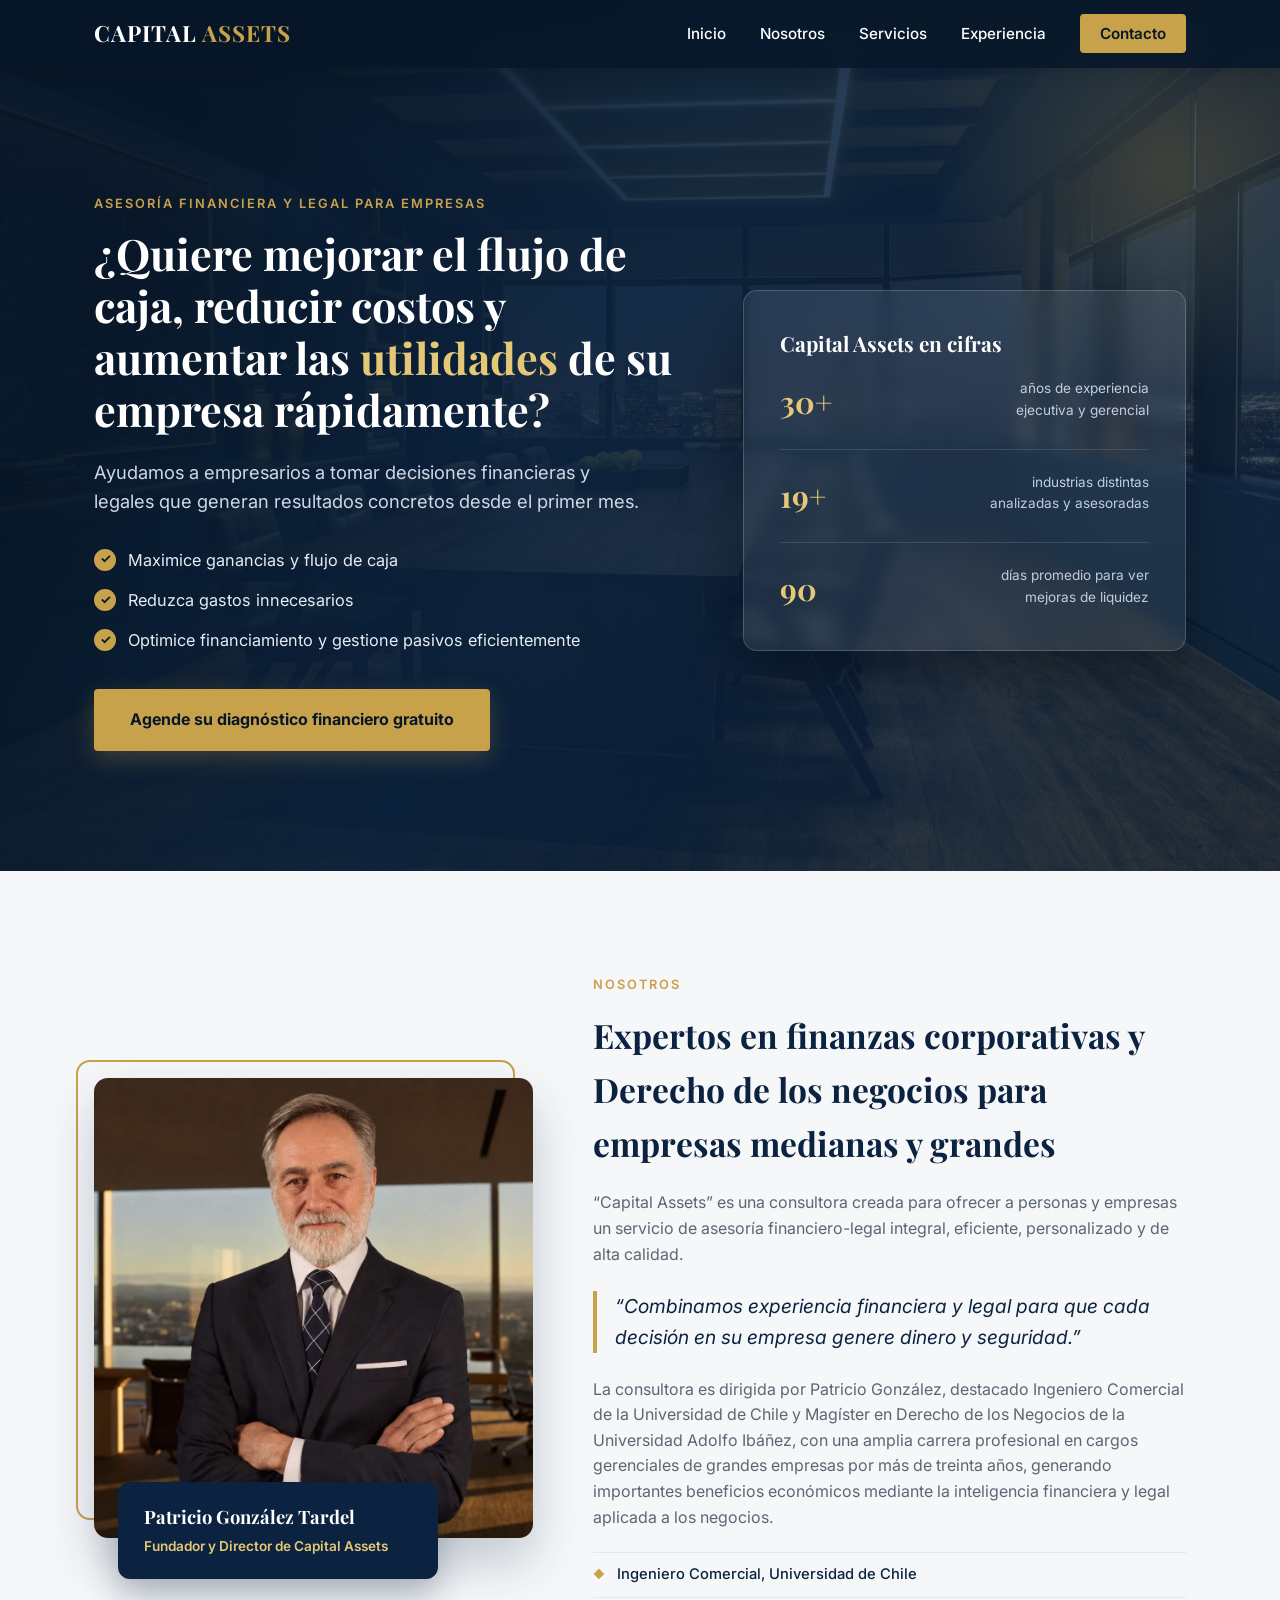
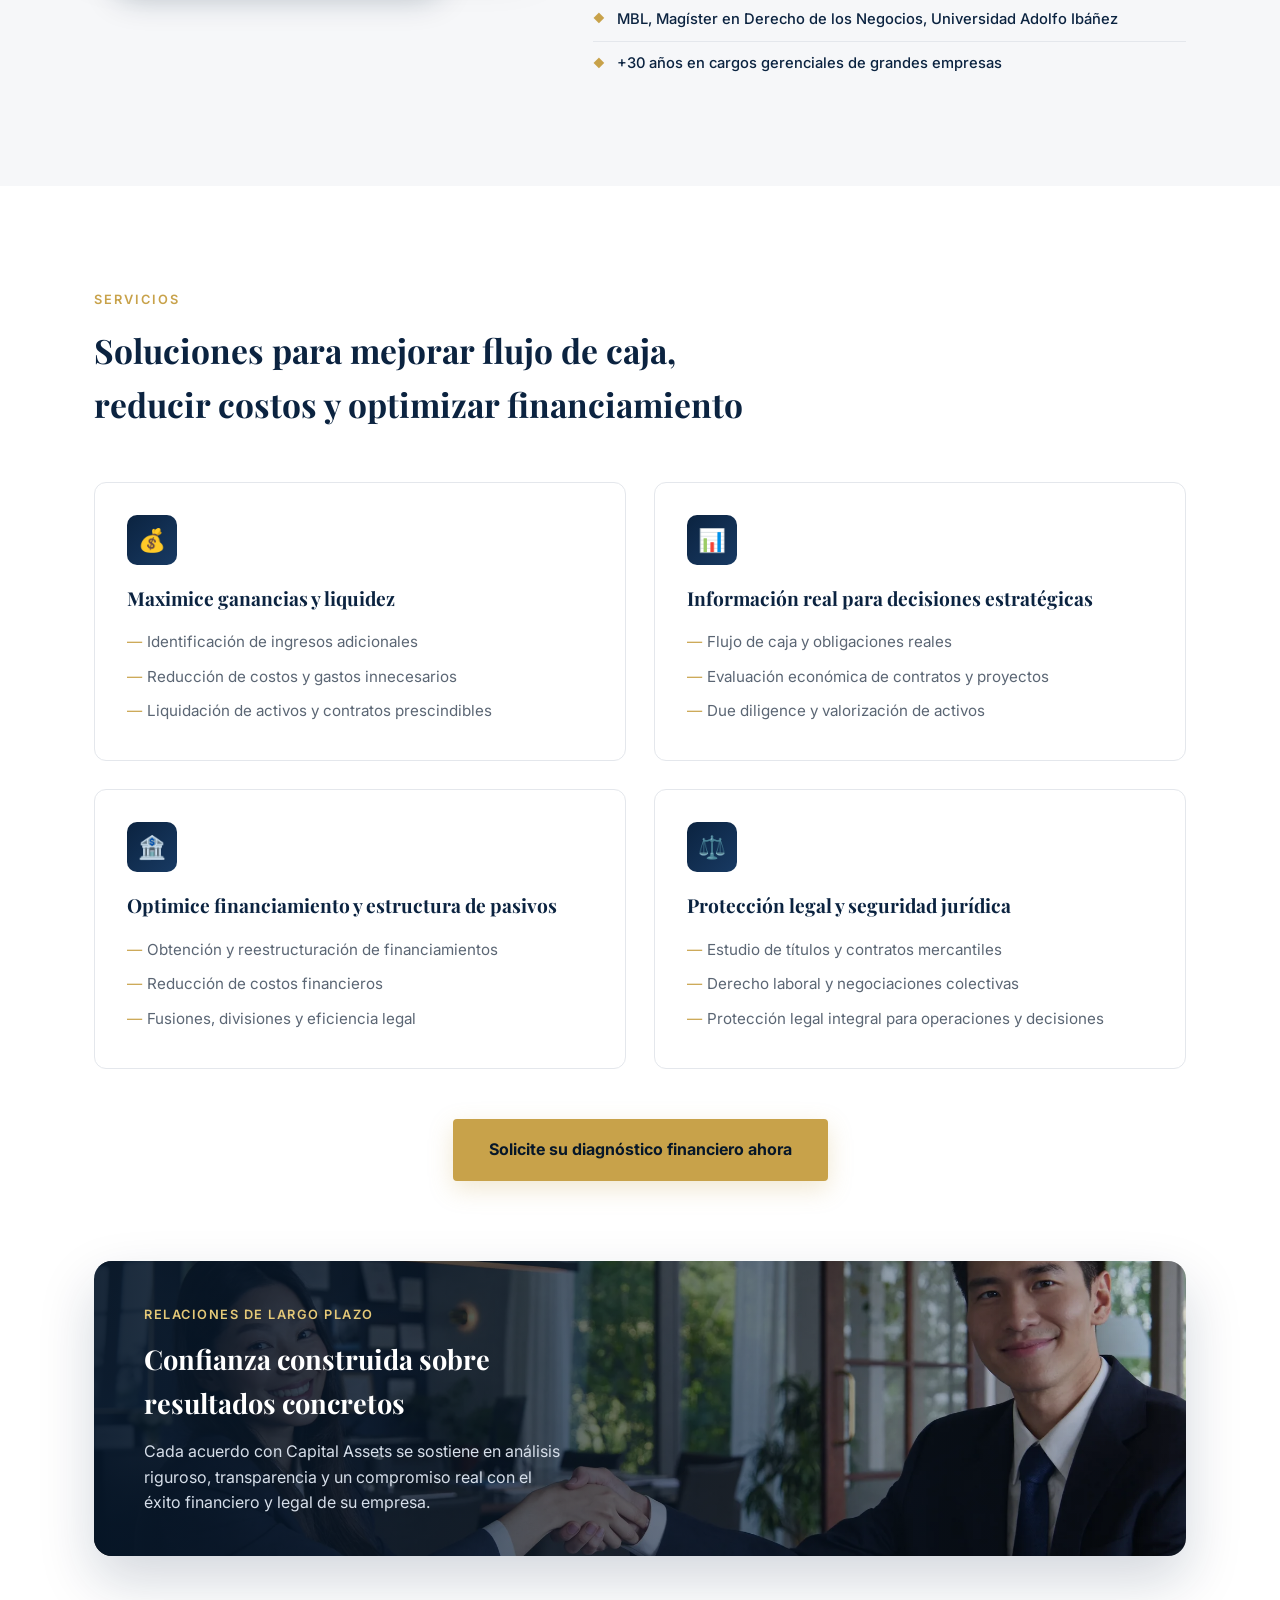
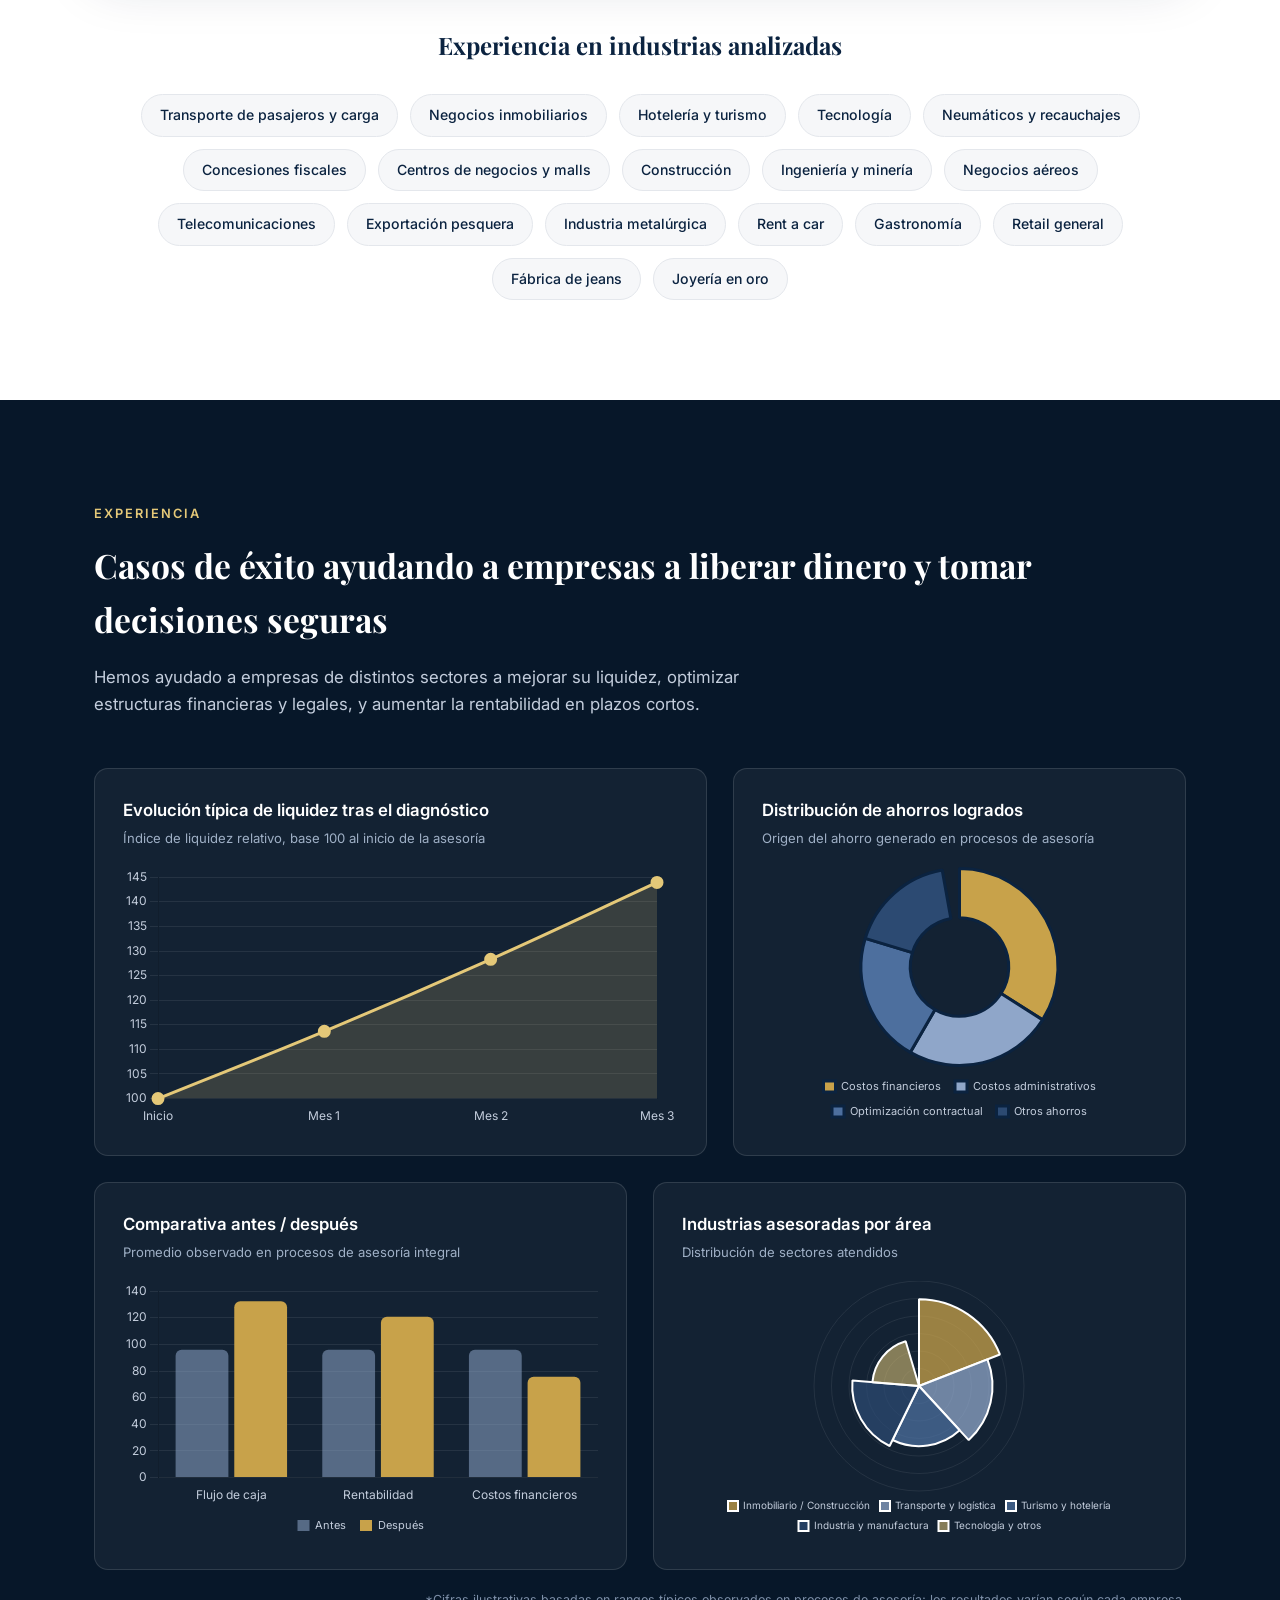
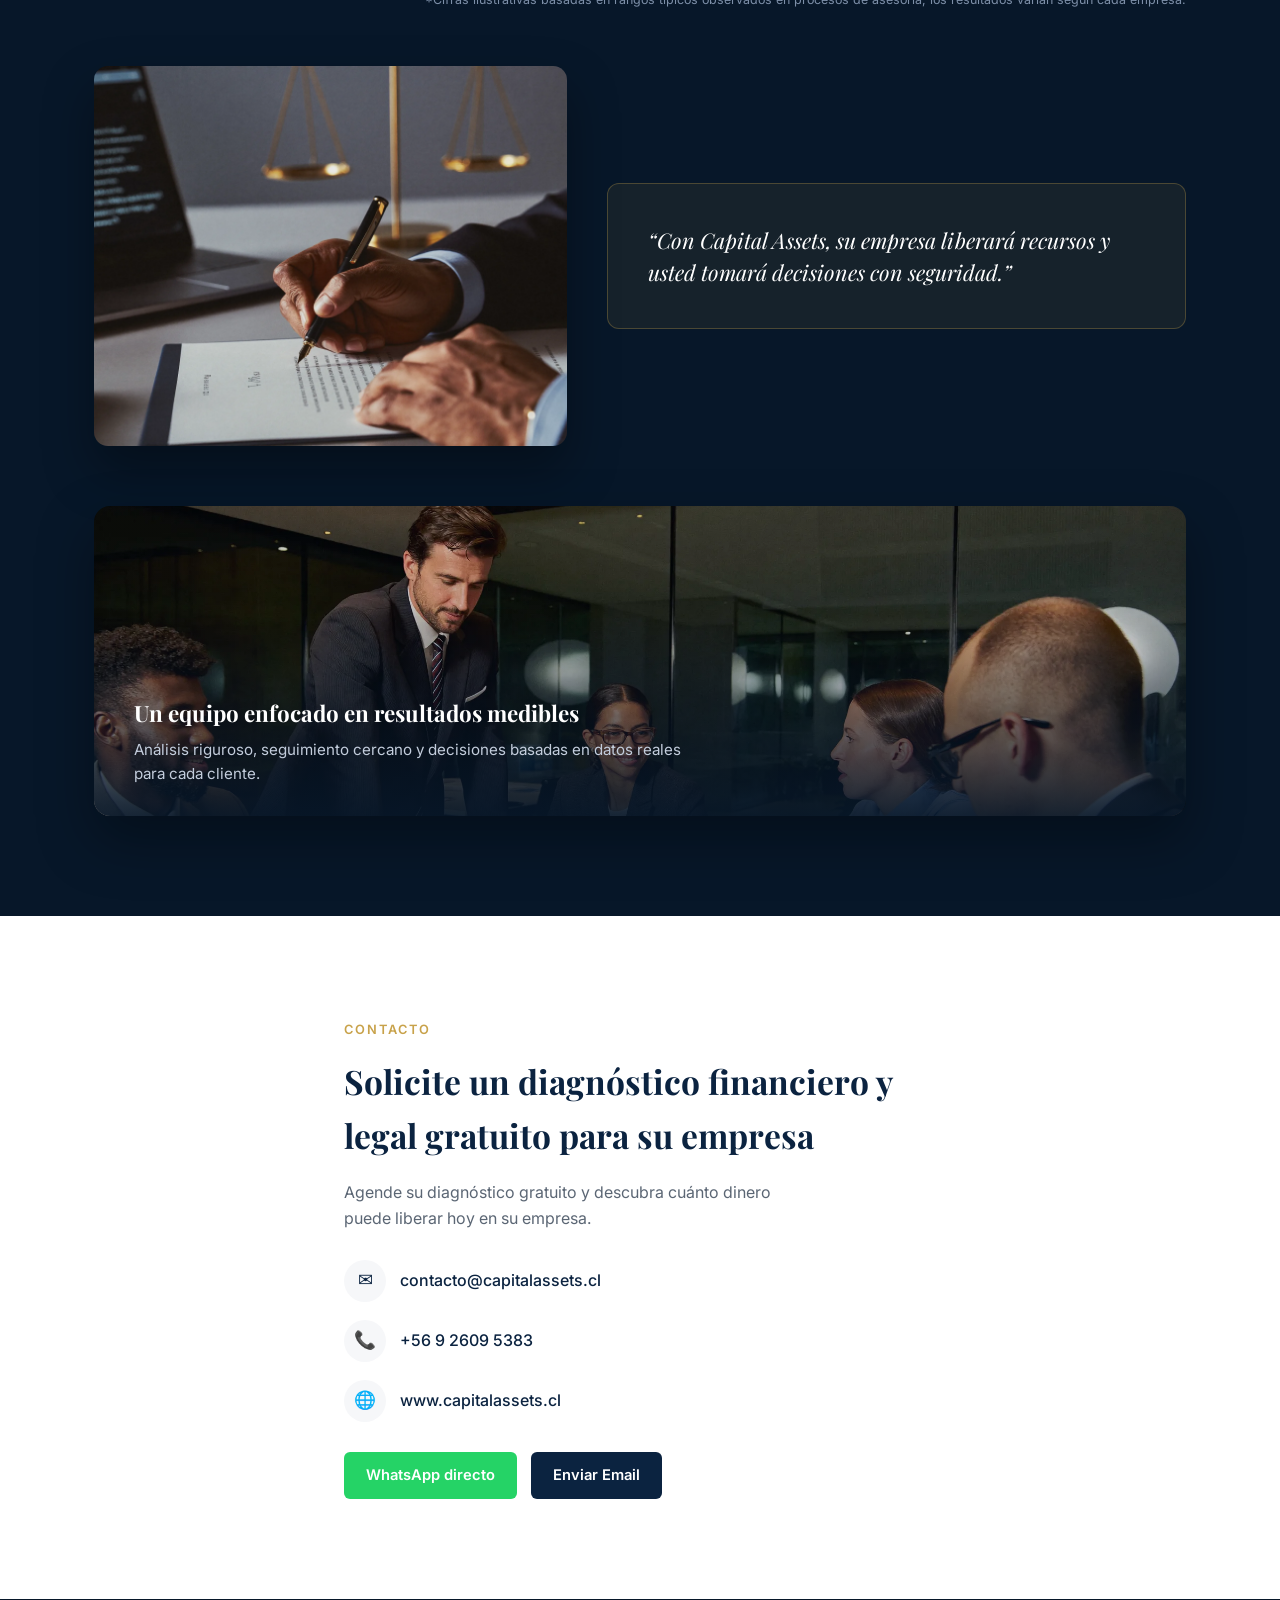
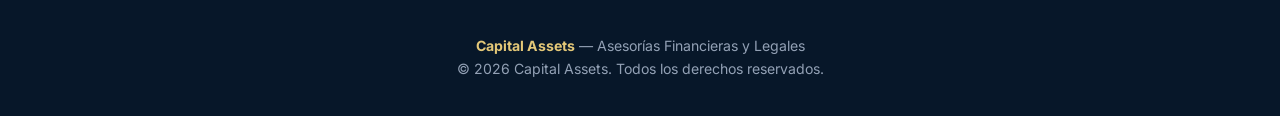
==== commit 17cfa25a: "Optimiza SEO interno, performance y semántica del sitio - Extrae Chart.js (205KB) a js/vendor/, con " ====
--- a/index.html
+++ b/index.html
@@ -3,471 +3,50 @@
 <head>
 <meta charset="UTF-8">
 <meta name="viewport" content="width=device-width, initial-scale=1.0">
-<title>Capital Assets | Asesorías Financieras y Legales para Empresas</title>
-<meta name="description" content="Asesoría financiera y legal integral para empresas: aumente liquidez, reduzca costos, optimice financiamiento y tome decisiones legales seguras. Diagnóstico gratuito.">
+<title>Asesoría Financiera y Legal para Empresas | Capital Assets</title>
+<meta name="description" content="Mejore liquidez, reduzca costos y optimice financiamiento con asesoría financiera y legal para empresas en Chile. Solicite un diagnóstico gratuito.">
 <meta name="robots" content="index, follow">
-<meta name="keywords" content="asesoría financiera empresas, asesoría legal empresas Chile, consultoría financiera y legal, optimización financiera, due diligence Chile, Capital Assets">
 <meta name="author" content="Capital Assets">
 <link rel="canonical" href="https://capitalassets.cl/">
 
 <link rel="icon" type="image/png" href="img/logo.png">
 <link rel="apple-touch-icon" href="img/logo.png">
+
+<link rel="preload" as="image" href="img/foto-boardroom.webp" type="image/webp" fetchpriority="high">
 
 <!-- Open Graph / Facebook -->
 <meta property="og:type" content="website">
 <meta property="og:url" content="https://capitalassets.cl/">
-<meta property="og:title" content="Capital Assets | Asesorías Financieras y Legales para Empresas">
-<meta property="og:description" content="Asesoría financiera y legal integral para empresas: aumente liquidez, reduzca costos, optimice financiamiento y tome decisiones legales seguras. Diagnóstico gratuito.">
+<meta property="og:title" content="Asesoría Financiera y Legal para Empresas | Capital Assets">
+<meta property="og:description" content="Mejore liquidez, reduzca costos y optimice financiamiento con asesoría financiera y legal para empresas en Chile. Solicite un diagnóstico gratuito.">
 <meta property="og:image" content="https://capitalassets.cl/img/foto-handshake.png">
+<meta property="og:image:width" content="2048">
+<meta property="og:image:height" content="1536">
+<meta property="og:image:alt" content="Acuerdo de confianza entre asesor y cliente">
 <meta property="og:locale" content="es_CL">
 <meta property="og:site_name" content="Capital Assets">
 
 <!-- Twitter Card -->
 <meta name="twitter:card" content="summary_large_image">
-<meta name="twitter:title" content="Capital Assets | Asesorías Financieras y Legales para Empresas">
-<meta name="twitter:description" content="Asesoría financiera y legal integral para empresas: aumente liquidez, reduzca costos, optimice financiamiento y tome decisiones legales seguras. Diagnóstico gratuito.">
+<meta name="twitter:title" content="Asesoría Financiera y Legal para Empresas | Capital Assets">
+<meta name="twitter:description" content="Mejore liquidez, reduzca costos y optimice financiamiento con asesoría financiera y legal para empresas en Chile. Solicite un diagnóstico gratuito.">
 <meta name="twitter:image" content="https://capitalassets.cl/img/foto-handshake.png">
+<meta name="twitter:image:alt" content="Acuerdo de confianza entre asesor y cliente">
 
 <link rel="preconnect" href="https://fonts.googleapis.com">
 <link href="https://fonts.googleapis.com/css2?family=Playfair+Display:wght@600;700;800&family=Inter:wght@400;500;600;700&display=swap" rel="stylesheet">
-<script>
-/*!
- * Chart.js v4.4.4
- * https://www.chartjs.org
- * (c) 2024 Chart.js Contributors
- * Released under the MIT License
- */
-!function(t,e){"object"==typeof exports&&"undefined"!=typeof module?module.exports=e():"function"==typeof define&&define.amd?define(e):(t="undefined"!=typeof globalThis?globalThis:t||self).Chart=e()}(this,(function(){"use strict";var t=Object.freeze({__proto__:null,get Colors(){return Go},get Decimation(){return Qo},get Filler(){return ma},get Legend(){return ya},get SubTitle(){return ka},get Title(){return Ma},get Tooltip(){return Ba}});function e(){}const i=(()=>{let t=0;return()=>t++})();function s(t){return null==t}function n(t){if(Array.isArray&&Array.isArray(t))return!0;const e=Object.prototype.toString.call(t);return"[object"===e.slice(0,7)&&"Array]"===e.slice(-6)}function o(t){return null!==t&&"[object Object]"===Object.prototype.toString.call(t)}function a(t){return("number"==typeof t||t instanceof Number)&&isFinite(+t)}function r(t,e){return a(t)?t:e}function l(t,e){return void 0===t?e:t}const h=(t,e)=>"string"==typeof t&&t.endsWith("%")?parseFloat(t)/100:+t/e,c=(t,e)=>"string"==typeof t&&t.endsWith("%")?parseFloat(t)/100*e:+t;function d(t,e,i){if(t&&"function"==typeof t.call)return t.apply(i,e)}function u(t,e,i,s){let a,r,l;if(n(t))if(r=t.length,s)for(a=r-1;a>=0;a--)e.call(i,t[a],a);else for(a=0;a<r;a++)e.call(i,t[a],a);else if(o(t))for(l=Object.keys(t),r=l.length,a=0;a<r;a++)e.call(i,t[l[a]],l[a])}function f(t,e){let i,s,n,o;if(!t||!e||t.length!==e.length)return!1;for(i=0,s=t.length;i<s;++i)if(n=t[i],o=e[i],n.datasetIndex!==o.datasetIndex||n.index!==o.index)return!1;return!0}function g(t){if(n(t))return t.map(g);if(o(t)){const e=Object.create(null),i=Object.keys(t),s=i.length;let n=0;for(;n<s;++n)e[i[n]]=g(t[i[n]]);return e}return t}function p(t){return-1===["__proto__","prototype","constructor"].indexOf(t)}function m(t,e,i,s){if(!p(t))return;const n=e[t],a=i[t];o(n)&&o(a)?x(n,a,s):e[t]=g(a)}function x(t,e,i){const s=n(e)?e:[e],a=s.length;if(!o(t))return t;const r=(i=i||{}).merger||m;let l;for(let e=0;e<a;++e){if(l=s[e],!o(l))continue;const n=Object.keys(l);for(let e=0,s=n.length;e<s;++e)r(n[e],t,l,i)}return t}function b(t,e){return x(t,e,{merger:_})}function _(t,e,i){if(!p(t))return;const s=e[t],n=i[t];o(s)&&o(n)?b(s,n):Object.prototype.hasOwnProperty.call(e,t)||(e[t]=g(n))}const y={"":t=>t,x:t=>t.x,y:t=>t.y};function v(t){const e=t.split("."),i=[];let s="";for(const t of e)s+=t,s.endsWith("\\")?s=s.slice(0,-1)+".":(i.push(s),s="");return i}function M(t,e){const i=y[e]||(y[e]=function(t){const e=v(t);return t=>{for(const i of e){if(""===i)break;t=t&&t[i]}return t}}(e));return i(t)}function w(t){return t.charAt(0).toUpperCase()+t.slice(1)}const k=t=>void 0!==t,S=t=>"function"==typeof t,P=(t,e)=>{if(t.size!==e.size)return!1;for(const i of t)if(!e.has(i))return!1;return!0};function D(t){return"mouseup"===t.type||"click"===t.type||"contextmenu"===t.type}const C=Math.PI,O=2*C,A=O+C,T=Number.POSITIVE_INFINITY,L=C/180,E=C/2,R=C/4,I=2*C/3,z=Math.log10,F=Math.sign;function V(t,e,i){return Math.abs(t-e)<i}function B(t){const e=Math.round(t);t=V(t,e,t/1e3)?e:t;const i=Math.pow(10,Math.floor(z(t))),s=t/i;return(s<=1?1:s<=2?2:s<=5?5:10)*i}function W(t){const e=[],i=Math.sqrt(t);let s;for(s=1;s<i;s++)t%s==0&&(e.push(s),e.push(t/s));return i===(0|i)&&e.push(i),e.sort(((t,e)=>t-e)).pop(),e}function N(t){return!isNaN(parseFloat(t))&&isFinite(t)}function H(t,e){const i=Math.round(t);return i-e<=t&&i+e>=t}function j(t,e,i){let s,n,o;for(s=0,n=t.length;s<n;s++)o=t[s][i],isNaN(o)||(e.min=Math.min(e.min,o),e.max=Math.max(e.max,o))}function $(t){return t*(C/180)}function Y(t){return t*(180/C)}function U(t){if(!a(t))return;let e=1,i=0;for(;Math.round(t*e)/e!==t;)e*=10,i++;return i}function X(t,e){const i=e.x-t.x,s=e.y-t.y,n=Math.sqrt(i*i+s*s);let o=Math.atan2(s,i);return o<-.5*C&&(o+=O),{angle:o,distance:n}}function q(t,e){return Math.sqrt(Math.pow(e.x-t.x,2)+Math.pow(e.y-t.y,2))}function K(t,e){return(t-e+A)%O-C}function G(t){return(t%O+O)%O}function Z(t,e,i,s){const n=G(t),o=G(e),a=G(i),r=G(o-n),l=G(a-n),h=G(n-o),c=G(n-a);return n===o||n===a||s&&o===a||r>l&&h<c}function J(t,e,i){return Math.max(e,Math.min(i,t))}function Q(t){return J(t,-32768,32767)}function tt(t,e,i,s=1e-6){return t>=Math.min(e,i)-s&&t<=Math.max(e,i)+s}function et(t,e,i){i=i||(i=>t[i]<e);let s,n=t.length-1,o=0;for(;n-o>1;)s=o+n>>1,i(s)?o=s:n=s;return{lo:o,hi:n}}const it=(t,e,i,s)=>et(t,i,s?s=>{const n=t[s][e];return n<i||n===i&&t[s+1][e]===i}:s=>t[s][e]<i),st=(t,e,i)=>et(t,i,(s=>t[s][e]>=i));function nt(t,e,i){let s=0,n=t.length;for(;s<n&&t[s]<e;)s++;for(;n>s&&t[n-1]>i;)n--;return s>0||n<t.length?t.slice(s,n):t}const ot=["push","pop","shift","splice","unshift"];function at(t,e){t._chartjs?t._chartjs.listeners.push(e):(Object.defineProperty(t,"_chartjs",{configurable:!0,enumerable:!1,value:{listeners:[e]}}),ot.forEach((e=>{const i="_onData"+w(e),s=t[e];Object.defineProperty(t,e,{configurable:!0,enumerable:!1,value(...e){const n=s.apply(this,e);return t._chartjs.listeners.forEach((t=>{"function"==typeof t[i]&&t[i](...e)})),n}})})))}function rt(t,e){const i=t._chartjs;if(!i)return;const s=i.listeners,n=s.indexOf(e);-1!==n&&s.splice(n,1),s.length>0||(ot.forEach((e=>{delete t[e]})),delete t._chartjs)}function lt(t){const e=new Set(t);return e.size===t.length?t:Array.from(e)}const ht="undefined"==typeof window?function(t){return t()}:window.requestAnimationFrame;function ct(t,e){let i=[],s=!1;return function(...n){i=n,s||(s=!0,ht.call(window,(()=>{s=!1,t.apply(e,i)})))}}function dt(t,e){let i;return function(...s){return e?(clearTimeout(i),i=setTimeout(t,e,s)):t.apply(this,s),e}}const ut=t=>"start"===t?"left":"end"===t?"right":"center",ft=(t,e,i)=>"start"===t?e:"end"===t?i:(e+i)/2,gt=(t,e,i,s)=>t===(s?"left":"right")?i:"center"===t?(e+i)/2:e;function pt(t,e,i){const s=e.length;let n=0,o=s;if(t._sorted){const{iScale:a,_parsed:r}=t,l=a.axis,{min:h,max:c,minDefined:d,maxDefined:u}=a.getUserBounds();d&&(n=J(Math.min(it(r,l,h).lo,i?s:it(e,l,a.getPixelForValue(h)).lo),0,s-1)),o=u?J(Math.max(it(r,a.axis,c,!0).hi+1,i?0:it(e,l,a.getPixelForValue(c),!0).hi+1),n,s)-n:s-n}return{start:n,count:o}}function mt(t){const{xScale:e,yScale:i,_scaleRanges:s}=t,n={xmin:e.min,xmax:e.max,ymin:i.min,ymax:i.max};if(!s)return t._scaleRanges=n,!0;const o=s.xmin!==e.min||s.xmax!==e.max||s.ymin!==i.min||s.ymax!==i.max;return Object.assign(s,n),o}class xt{constructor(){this._request=null,this._charts=new Map,this._running=!1,this._lastDate=void 0}_notify(t,e,i,s){const n=e.listeners[s],o=e.duration;n.forEach((s=>s({chart:t,initial:e.initial,numSteps:o,currentStep:Math.min(i-e.start,o)})))}_refresh(){this._request||(this._running=!0,this._request=ht.call(window,(()=>{this._update(),this._request=null,this._running&&this._refresh()})))}_update(t=Date.now()){let e=0;this._charts.forEach(((i,s)=>{if(!i.running||!i.items.length)return;const n=i.items;let o,a=n.length-1,r=!1;for(;a>=0;--a)o=n[a],o._active?(o._total>i.duration&&(i.duration=o._total),o.tick(t),r=!0):(n[a]=n[n.length-1],n.pop());r&&(s.draw(),this._notify(s,i,t,"progress")),n.length||(i.running=!1,this._notify(s,i,t,"complete"),i.initial=!1),e+=n.length})),this._lastDate=t,0===e&&(this._running=!1)}_getAnims(t){const e=this._charts;let i=e.get(t);return i||(i={running:!1,initial:!0,items:[],listeners:{complete:[],progress:[]}},e.set(t,i)),i}listen(t,e,i){this._getAnims(t).listeners[e].push(i)}add(t,e){e&&e.length&&this._getAnims(t).items.push(...e)}has(t){return this._getAnims(t).items.length>0}start(t){const e=this._charts.get(t);e&&(e.running=!0,e.start=Date.now(),e.duration=e.items.reduce(((t,e)=>Math.max(t,e._duration)),0),this._refresh())}running(t){if(!this._running)return!1;const e=this._charts.get(t);return!!(e&&e.running&&e.items.length)}stop(t){const e=this._charts.get(t);if(!e||!e.items.length)return;const i=e.items;let s=i.length-1;for(;s>=0;--s)i[s].cancel();e.items=[],this._notify(t,e,Date.now(),"complete")}remove(t){return this._charts.delete(t)}}var bt=new xt;
-/*!
- * @kurkle/color v0.3.2
- * https://github.com/kurkle/color#readme
- * (c) 2023 Jukka Kurkela
- * Released under the MIT License
- */function _t(t){return t+.5|0}const yt=(t,e,i)=>Math.max(Math.min(t,i),e);function vt(t){return yt(_t(2.55*t),0,255)}function Mt(t){return yt(_t(255*t),0,255)}function wt(t){return yt(_t(t/2.55)/100,0,1)}function kt(t){return yt(_t(100*t),0,100)}const St={0:0,1:1,2:2,3:3,4:4,5:5,6:6,7:7,8:8,9:9,A:10,B:11,C:12,D:13,E:14,F:15,a:10,b:11,c:12,d:13,e:14,f:15},Pt=[..."0123456789ABCDEF"],Dt=t=>Pt[15&t],Ct=t=>Pt[(240&t)>>4]+Pt[15&t],Ot=t=>(240&t)>>4==(15&t);function At(t){var e=(t=>Ot(t.r)&&Ot(t.g)&&Ot(t.b)&&Ot(t.a))(t)?Dt:Ct;return t?"#"+e(t.r)+e(t.g)+e(t.b)+((t,e)=>t<255?e(t):"")(t.a,e):void 0}const Tt=/^(hsla?|hwb|hsv)\(\s*([-+.e\d]+)(?:deg)?[\s,]+([-+.e\d]+)%[\s,]+([-+.e\d]+)%(?:[\s,]+([-+.e\d]+)(%)?)?\s*\)$/;function Lt(t,e,i){const s=e*Math.min(i,1-i),n=(e,n=(e+t/30)%12)=>i-s*Math.max(Math.min(n-3,9-n,1),-1);return[n(0),n(8),n(4)]}function Et(t,e,i){const s=(s,n=(s+t/60)%6)=>i-i*e*Math.max(Math.min(n,4-n,1),0);return[s(5),s(3),s(1)]}function Rt(t,e,i){const s=Lt(t,1,.5);let n;for(e+i>1&&(n=1/(e+i),e*=n,i*=n),n=0;n<3;n++)s[n]*=1-e-i,s[n]+=e;return s}function It(t){const e=t.r/255,i=t.g/255,s=t.b/255,n=Math.max(e,i,s),o=Math.min(e,i,s),a=(n+o)/2;let r,l,h;return n!==o&&(h=n-o,l=a>.5?h/(2-n-o):h/(n+o),r=function(t,e,i,s,n){return t===n?(e-i)/s+(e<i?6:0):e===n?(i-t)/s+2:(t-e)/s+4}(e,i,s,h,n),r=60*r+.5),[0|r,l||0,a]}function zt(t,e,i,s){return(Array.isArray(e)?t(e[0],e[1],e[2]):t(e,i,s)).map(Mt)}function Ft(t,e,i){return zt(Lt,t,e,i)}function Vt(t){return(t%360+360)%360}function Bt(t){const e=Tt.exec(t);let i,s=255;if(!e)return;e[5]!==i&&(s=e[6]?vt(+e[5]):Mt(+e[5]));const n=Vt(+e[2]),o=+e[3]/100,a=+e[4]/100;return i="hwb"===e[1]?function(t,e,i){return zt(Rt,t,e,i)}(n,o,a):"hsv"===e[1]?function(t,e,i){return zt(Et,t,e,i)}(n,o,a):Ft(n,o,a),{r:i[0],g:i[1],b:i[2],a:s}}const Wt={x:"dark",Z:"light",Y:"re",X:"blu",W:"gr",V:"medium",U:"slate",A:"ee",T:"ol",S:"or",B:"ra",C:"lateg",D:"ights",R:"in",Q:"turquois",E:"hi",P:"ro",O:"al",N:"le",M:"de",L:"yello",F:"en",K:"ch",G:"arks",H:"ea",I:"ightg",J:"wh"},Nt={OiceXe:"f0f8ff",antiquewEte:"faebd7",aqua:"ffff",aquamarRe:"7fffd4",azuY:"f0ffff",beige:"f5f5dc",bisque:"ffe4c4",black:"0",blanKedOmond:"ffebcd",Xe:"ff",XeviTet:"8a2be2",bPwn:"a52a2a",burlywood:"deb887",caMtXe:"5f9ea0",KartYuse:"7fff00",KocTate:"d2691e",cSO:"ff7f50",cSnflowerXe:"6495ed",cSnsilk:"fff8dc",crimson:"dc143c",cyan:"ffff",xXe:"8b",xcyan:"8b8b",xgTMnPd:"b8860b",xWay:"a9a9a9",xgYF:"6400",xgYy:"a9a9a9",xkhaki:"bdb76b",xmagFta:"8b008b",xTivegYF:"556b2f",xSange:"ff8c00",xScEd:"9932cc",xYd:"8b0000",xsOmon:"e9967a",xsHgYF:"8fbc8f",xUXe:"483d8b",xUWay:"2f4f4f",xUgYy:"2f4f4f",xQe:"ced1",xviTet:"9400d3",dAppRk:"ff1493",dApskyXe:"bfff",dimWay:"696969",dimgYy:"696969",dodgerXe:"1e90ff",fiYbrick:"b22222",flSOwEte:"fffaf0",foYstWAn:"228b22",fuKsia:"ff00ff",gaRsbSo:"dcdcdc",ghostwEte:"f8f8ff",gTd:"ffd700",gTMnPd:"daa520",Way:"808080",gYF:"8000",gYFLw:"adff2f",gYy:"808080",honeyMw:"f0fff0",hotpRk:"ff69b4",RdianYd:"cd5c5c",Rdigo:"4b0082",ivSy:"fffff0",khaki:"f0e68c",lavFMr:"e6e6fa",lavFMrXsh:"fff0f5",lawngYF:"7cfc00",NmoncEffon:"fffacd",ZXe:"add8e6",ZcSO:"f08080",Zcyan:"e0ffff",ZgTMnPdLw:"fafad2",ZWay:"d3d3d3",ZgYF:"90ee90",ZgYy:"d3d3d3",ZpRk:"ffb6c1",ZsOmon:"ffa07a",ZsHgYF:"20b2aa",ZskyXe:"87cefa",ZUWay:"778899",ZUgYy:"778899",ZstAlXe:"b0c4de",ZLw:"ffffe0",lime:"ff00",limegYF:"32cd32",lRF:"faf0e6",magFta:"ff00ff",maPon:"800000",VaquamarRe:"66cdaa",VXe:"cd",VScEd:"ba55d3",VpurpN:"9370db",VsHgYF:"3cb371",VUXe:"7b68ee",VsprRggYF:"fa9a",VQe:"48d1cc",VviTetYd:"c71585",midnightXe:"191970",mRtcYam:"f5fffa",mistyPse:"ffe4e1",moccasR:"ffe4b5",navajowEte:"ffdead",navy:"80",Tdlace:"fdf5e6",Tive:"808000",TivedBb:"6b8e23",Sange:"ffa500",SangeYd:"ff4500",ScEd:"da70d6",pOegTMnPd:"eee8aa",pOegYF:"98fb98",pOeQe:"afeeee",pOeviTetYd:"db7093",papayawEp:"ffefd5",pHKpuff:"ffdab9",peru:"cd853f",pRk:"ffc0cb",plum:"dda0dd",powMrXe:"b0e0e6",purpN:"800080",YbeccapurpN:"663399",Yd:"ff0000",Psybrown:"bc8f8f",PyOXe:"4169e1",saddNbPwn:"8b4513",sOmon:"fa8072",sandybPwn:"f4a460",sHgYF:"2e8b57",sHshell:"fff5ee",siFna:"a0522d",silver:"c0c0c0",skyXe:"87ceeb",UXe:"6a5acd",UWay:"708090",UgYy:"708090",snow:"fffafa",sprRggYF:"ff7f",stAlXe:"4682b4",tan:"d2b48c",teO:"8080",tEstN:"d8bfd8",tomato:"ff6347",Qe:"40e0d0",viTet:"ee82ee",JHt:"f5deb3",wEte:"ffffff",wEtesmoke:"f5f5f5",Lw:"ffff00",LwgYF:"9acd32"};let Ht;function jt(t){Ht||(Ht=function(){const t={},e=Object.keys(Nt),i=Object.keys(Wt);let s,n,o,a,r;for(s=0;s<e.length;s++){for(a=r=e[s],n=0;n<i.length;n++)o=i[n],r=r.replace(o,Wt[o]);o=parseInt(Nt[a],16),t[r]=[o>>16&255,o>>8&255,255&o]}return t}(),Ht.transparent=[0,0,0,0]);const e=Ht[t.toLowerCase()];return e&&{r:e[0],g:e[1],b:e[2],a:4===e.length?e[3]:255}}const $t=/^rgba?\(\s*([-+.\d]+)(%)?[\s,]+([-+.e\d]+)(%)?[\s,]+([-+.e\d]+)(%)?(?:[\s,/]+([-+.e\d]+)(%)?)?\s*\)$/;const Yt=t=>t<=.0031308?12.92*t:1.055*Math.pow(t,1/2.4)-.055,Ut=t=>t<=.04045?t/12.92:Math.pow((t+.055)/1.055,2.4);function Xt(t,e,i){if(t){let s=It(t);s[e]=Math.max(0,Math.min(s[e]+s[e]*i,0===e?360:1)),s=Ft(s),t.r=s[0],t.g=s[1],t.b=s[2]}}function qt(t,e){return t?Object.assign(e||{},t):t}function Kt(t){var e={r:0,g:0,b:0,a:255};return Array.isArray(t)?t.length>=3&&(e={r:t[0],g:t[1],b:t[2],a:255},t.length>3&&(e.a=Mt(t[3]))):(e=qt(t,{r:0,g:0,b:0,a:1})).a=Mt(e.a),e}function Gt(t){return"r"===t.charAt(0)?function(t){const e=$t.exec(t);let i,s,n,o=255;if(e){if(e[7]!==i){const t=+e[7];o=e[8]?vt(t):yt(255*t,0,255)}return i=+e[1],s=+e[3],n=+e[5],i=255&(e[2]?vt(i):yt(i,0,255)),s=255&(e[4]?vt(s):yt(s,0,255)),n=255&(e[6]?vt(n):yt(n,0,255)),{r:i,g:s,b:n,a:o}}}(t):Bt(t)}class Zt{constructor(t){if(t instanceof Zt)return t;const e=typeof t;let i;var s,n,o;"object"===e?i=Kt(t):"string"===e&&(o=(s=t).length,"#"===s[0]&&(4===o||5===o?n={r:255&17*St[s[1]],g:255&17*St[s[2]],b:255&17*St[s[3]],a:5===o?17*St[s[4]]:255}:7!==o&&9!==o||(n={r:St[s[1]]<<4|St[s[2]],g:St[s[3]]<<4|St[s[4]],b:St[s[5]]<<4|St[s[6]],a:9===o?St[s[7]]<<4|St[s[8]]:255})),i=n||jt(t)||Gt(t)),this._rgb=i,this._valid=!!i}get valid(){return this._valid}get rgb(){var t=qt(this._rgb);return t&&(t.a=wt(t.a)),t}set rgb(t){this._rgb=Kt(t)}rgbString(){return this._valid?(t=this._rgb)&&(t.a<255?`rgba(${t.r}, ${t.g}, ${t.b}, ${wt(t.a)})`:`rgb(${t.r}, ${t.g}, ${t.b})`):void 0;var t}hexString(){return this._valid?At(this._rgb):void 0}hslString(){return this._valid?function(t){if(!t)return;const e=It(t),i=e[0],s=kt(e[1]),n=kt(e[2]);return t.a<255?`hsla(${i}, ${s}%, ${n}%, ${wt(t.a)})`:`hsl(${i}, ${s}%, ${n}%)`}(this._rgb):void 0}mix(t,e){if(t){const i=this.rgb,s=t.rgb;let n;const o=e===n?.5:e,a=2*o-1,r=i.a-s.a,l=((a*r==-1?a:(a+r)/(1+a*r))+1)/2;n=1-l,i.r=255&l*i.r+n*s.r+.5,i.g=255&l*i.g+n*s.g+.5,i.b=255&l*i.b+n*s.b+.5,i.a=o*i.a+(1-o)*s.a,this.rgb=i}return this}interpolate(t,e){return t&&(this._rgb=function(t,e,i){const s=Ut(wt(t.r)),n=Ut(wt(t.g)),o=Ut(wt(t.b));return{r:Mt(Yt(s+i*(Ut(wt(e.r))-s))),g:Mt(Yt(n+i*(Ut(wt(e.g))-n))),b:Mt(Yt(o+i*(Ut(wt(e.b))-o))),a:t.a+i*(e.a-t.a)}}(this._rgb,t._rgb,e)),this}clone(){return new Zt(this.rgb)}alpha(t){return this._rgb.a=Mt(t),this}clearer(t){return this._rgb.a*=1-t,this}greyscale(){const t=this._rgb,e=_t(.3*t.r+.59*t.g+.11*t.b);return t.r=t.g=t.b=e,this}opaquer(t){return this._rgb.a*=1+t,this}negate(){const t=this._rgb;return t.r=255-t.r,t.g=255-t.g,t.b=255-t.b,this}lighten(t){return Xt(this._rgb,2,t),this}darken(t){return Xt(this._rgb,2,-t),this}saturate(t){return Xt(this._rgb,1,t),this}desaturate(t){return Xt(this._rgb,1,-t),this}rotate(t){return function(t,e){var i=It(t);i[0]=Vt(i[0]+e),i=Ft(i),t.r=i[0],t.g=i[1],t.b=i[2]}(this._rgb,t),this}}function Jt(t){if(t&&"object"==typeof t){const e=t.toString();return"[object CanvasPattern]"===e||"[object CanvasGradient]"===e}return!1}function Qt(t){return Jt(t)?t:new Zt(t)}function te(t){return Jt(t)?t:new Zt(t).saturate(.5).darken(.1).hexString()}const ee=["x","y","borderWidth","radius","tension"],ie=["color","borderColor","backgroundColor"];const se=new Map;function ne(t,e,i){return function(t,e){e=e||{};const i=t+JSON.stringify(e);let s=se.get(i);return s||(s=new Intl.NumberFormat(t,e),se.set(i,s)),s}(e,i).format(t)}const oe={values:t=>n(t)?t:""+t,numeric(t,e,i){if(0===t)return"0";const s=this.chart.options.locale;let n,o=t;if(i.length>1){const e=Math.max(Math.abs(i[0].value),Math.abs(i[i.length-1].value));(e<1e-4||e>1e15)&&(n="scientific"),o=function(t,e){let i=e.length>3?e[2].value-e[1].value:e[1].value-e[0].value;Math.abs(i)>=1&&t!==Math.floor(t)&&(i=t-Math.floor(t));return i}(t,i)}const a=z(Math.abs(o)),r=isNaN(a)?1:Math.max(Math.min(-1*Math.floor(a),20),0),l={notation:n,minimumFractionDigits:r,maximumFractionDigits:r};return Object.assign(l,this.options.ticks.format),ne(t,s,l)},logarithmic(t,e,i){if(0===t)return"0";const s=i[e].significand||t/Math.pow(10,Math.floor(z(t)));return[1,2,3,5,10,15].includes(s)||e>.8*i.length?oe.numeric.call(this,t,e,i):""}};var ae={formatters:oe};const re=Object.create(null),le=Object.create(null);function he(t,e){if(!e)return t;const i=e.split(".");for(let e=0,s=i.length;e<s;++e){const s=i[e];t=t[s]||(t[s]=Object.create(null))}return t}function ce(t,e,i){return"string"==typeof e?x(he(t,e),i):x(he(t,""),e)}class de{constructor(t,e){this.animation=void 0,this.backgroundColor="rgba(0,0,0,0.1)",this.borderColor="rgba(0,0,0,0.1)",this.color="#666",this.datasets={},this.devicePixelRatio=t=>t.chart.platform.getDevicePixelRatio(),this.elements={},this.events=["mousemove","mouseout","click","touchstart","touchmove"],this.font={family:"'Helvetica Neue', 'Helvetica', 'Arial', sans-serif",size:12,style:"normal",lineHeight:1.2,weight:null},this.hover={},this.hoverBackgroundColor=(t,e)=>te(e.backgroundColor),this.hoverBorderColor=(t,e)=>te(e.borderColor),this.hoverColor=(t,e)=>te(e.color),this.indexAxis="x",this.interaction={mode:"nearest",intersect:!0,includeInvisible:!1},this.maintainAspectRatio=!0,this.onHover=null,this.onClick=null,this.parsing=!0,this.plugins={},this.responsive=!0,this.scale=void 0,this.scales={},this.showLine=!0,this.drawActiveElementsOnTop=!0,this.describe(t),this.apply(e)}set(t,e){return ce(this,t,e)}get(t){return he(this,t)}describe(t,e){return ce(le,t,e)}override(t,e){return ce(re,t,e)}route(t,e,i,s){const n=he(this,t),a=he(this,i),r="_"+e;Object.defineProperties(n,{[r]:{value:n[e],writable:!0},[e]:{enumerable:!0,get(){const t=this[r],e=a[s];return o(t)?Object.assign({},e,t):l(t,e)},set(t){this[r]=t}}})}apply(t){t.forEach((t=>t(this)))}}var ue=new de({_scriptable:t=>!t.startsWith("on"),_indexable:t=>"events"!==t,hover:{_fallback:"interaction"},interaction:{_scriptable:!1,_indexable:!1}},[function(t){t.set("animation",{delay:void 0,duration:1e3,easing:"easeOutQuart",fn:void 0,from:void 0,loop:void 0,to:void 0,type:void 0}),t.describe("animation",{_fallback:!1,_indexable:!1,_scriptable:t=>"onProgress"!==t&&"onComplete"!==t&&"fn"!==t}),t.set("animations",{colors:{type:"color",properties:ie},numbers:{type:"number",properties:ee}}),t.describe("animations",{_fallback:"animation"}),t.set("transitions",{active:{animation:{duration:400}},resize:{animation:{duration:0}},show:{animations:{colors:{from:"transparent"},visible:{type:"boolean",duration:0}}},hide:{animations:{colors:{to:"transparent"},visible:{type:"boolean",easing:"linear",fn:t=>0|t}}}})},function(t){t.set("layout",{autoPadding:!0,padding:{top:0,right:0,bottom:0,left:0}})},function(t){t.set("scale",{display:!0,offset:!1,reverse:!1,beginAtZero:!1,bounds:"ticks",clip:!0,grace:0,grid:{display:!0,lineWidth:1,drawOnChartArea:!0,drawTicks:!0,tickLength:8,tickWidth:(t,e)=>e.lineWidth,tickColor:(t,e)=>e.color,offset:!1},border:{display:!0,dash:[],dashOffset:0,width:1},title:{display:!1,text:"",padding:{top:4,bottom:4}},ticks:{minRotation:0,maxRotation:50,mirror:!1,textStrokeWidth:0,textStrokeColor:"",padding:3,display:!0,autoSkip:!0,autoSkipPadding:3,labelOffset:0,callback:ae.formatters.values,minor:{},major:{},align:"center",crossAlign:"near",showLabelBackdrop:!1,backdropColor:"rgba(255, 255, 255, 0.75)",backdropPadding:2}}),t.route("scale.ticks","color","","color"),t.route("scale.grid","color","","borderColor"),t.route("scale.border","color","","borderColor"),t.route("scale.title","color","","color"),t.describe("scale",{_fallback:!1,_scriptable:t=>!t.startsWith("before")&&!t.startsWith("after")&&"callback"!==t&&"parser"!==t,_indexable:t=>"borderDash"!==t&&"tickBorderDash"!==t&&"dash"!==t}),t.describe("scales",{_fallback:"scale"}),t.describe("scale.ticks",{_scriptable:t=>"backdropPadding"!==t&&"callback"!==t,_indexable:t=>"backdropPadding"!==t})}]);function fe(){return"undefined"!=typeof window&&"undefined"!=typeof document}function ge(t){let e=t.parentNode;return e&&"[object ShadowRoot]"===e.toString()&&(e=e.host),e}function pe(t,e,i){let s;return"string"==typeof t?(s=parseInt(t,10),-1!==t.indexOf("%")&&(s=s/100*e.parentNode[i])):s=t,s}const me=t=>t.ownerDocument.defaultView.getComputedStyle(t,null);function xe(t,e){return me(t).getPropertyValue(e)}const be=["top","right","bottom","left"];function _e(t,e,i){const s={};i=i?"-"+i:"";for(let n=0;n<4;n++){const o=be[n];s[o]=parseFloat(t[e+"-"+o+i])||0}return s.width=s.left+s.right,s.height=s.top+s.bottom,s}const ye=(t,e,i)=>(t>0||e>0)&&(!i||!i.shadowRoot);function ve(t,e){if("native"in t)return t;const{canvas:i,currentDevicePixelRatio:s}=e,n=me(i),o="border-box"===n.boxSizing,a=_e(n,"padding"),r=_e(n,"border","width"),{x:l,y:h,box:c}=function(t,e){const i=t.touches,s=i&&i.length?i[0]:t,{offsetX:n,offsetY:o}=s;let a,r,l=!1;if(ye(n,o,t.target))a=n,r=o;else{const t=e.getBoundingClientRect();a=s.clientX-t.left,r=s.clientY-t.top,l=!0}return{x:a,y:r,box:l}}(t,i),d=a.left+(c&&r.left),u=a.top+(c&&r.top);let{width:f,height:g}=e;return o&&(f-=a.width+r.width,g-=a.height+r.height),{x:Math.round((l-d)/f*i.width/s),y:Math.round((h-u)/g*i.height/s)}}const Me=t=>Math.round(10*t)/10;function we(t,e,i,s){const n=me(t),o=_e(n,"margin"),a=pe(n.maxWidth,t,"clientWidth")||T,r=pe(n.maxHeight,t,"clientHeight")||T,l=function(t,e,i){let s,n;if(void 0===e||void 0===i){const o=t&&ge(t);if(o){const t=o.getBoundingClientRect(),a=me(o),r=_e(a,"border","width"),l=_e(a,"padding");e=t.width-l.width-r.width,i=t.height-l.height-r.height,s=pe(a.maxWidth,o,"clientWidth"),n=pe(a.maxHeight,o,"clientHeight")}else e=t.clientWidth,i=t.clientHeight}return{width:e,height:i,maxWidth:s||T,maxHeight:n||T}}(t,e,i);let{width:h,height:c}=l;if("content-box"===n.boxSizing){const t=_e(n,"border","width"),e=_e(n,"padding");h-=e.width+t.width,c-=e.height+t.height}h=Math.max(0,h-o.width),c=Math.max(0,s?h/s:c-o.height),h=Me(Math.min(h,a,l.maxWidth)),c=Me(Math.min(c,r,l.maxHeight)),h&&!c&&(c=Me(h/2));return(void 0!==e||void 0!==i)&&s&&l.height&&c>l.height&&(c=l.height,h=Me(Math.floor(c*s))),{width:h,height:c}}function ke(t,e,i){const s=e||1,n=Math.floor(t.height*s),o=Math.floor(t.width*s);t.height=Math.floor(t.height),t.width=Math.floor(t.width);const a=t.canvas;return a.style&&(i||!a.style.height&&!a.style.width)&&(a.style.height=`${t.height}px`,a.style.width=`${t.width}px`),(t.currentDevicePixelRatio!==s||a.height!==n||a.width!==o)&&(t.currentDevicePixelRatio=s,a.height=n,a.width=o,t.ctx.setTransform(s,0,0,s,0,0),!0)}const Se=function(){let t=!1;try{const e={get passive(){return t=!0,!1}};fe()&&(window.addEventListener("test",null,e),window.removeEventListener("test",null,e))}catch(t){}return t}();function Pe(t,e){const i=xe(t,e),s=i&&i.match(/^(\d+)(\.\d+)?px$/);return s?+s[1]:void 0}function De(t){return!t||s(t.size)||s(t.family)?null:(t.style?t.style+" ":"")+(t.weight?t.weight+" ":"")+t.size+"px "+t.family}function Ce(t,e,i,s,n){let o=e[n];return o||(o=e[n]=t.measureText(n).width,i.push(n)),o>s&&(s=o),s}function Oe(t,e,i,s){let o=(s=s||{}).data=s.data||{},a=s.garbageCollect=s.garbageCollect||[];s.font!==e&&(o=s.data={},a=s.garbageCollect=[],s.font=e),t.save(),t.font=e;let r=0;const l=i.length;let h,c,d,u,f;for(h=0;h<l;h++)if(u=i[h],null==u||n(u)){if(n(u))for(c=0,d=u.length;c<d;c++)f=u[c],null==f||n(f)||(r=Ce(t,o,a,r,f))}else r=Ce(t,o,a,r,u);t.restore();const g=a.length/2;if(g>i.length){for(h=0;h<g;h++)delete o[a[h]];a.splice(0,g)}return r}function Ae(t,e,i){const s=t.currentDevicePixelRatio,n=0!==i?Math.max(i/2,.5):0;return Math.round((e-n)*s)/s+n}function Te(t,e){(e||t)&&((e=e||t.getContext("2d")).save(),e.resetTransform(),e.clearRect(0,0,t.width,t.height),e.restore())}function Le(t,e,i,s){Ee(t,e,i,s,null)}function Ee(t,e,i,s,n){let o,a,r,l,h,c,d,u;const f=e.pointStyle,g=e.rotation,p=e.radius;let m=(g||0)*L;if(f&&"object"==typeof f&&(o=f.toString(),"[object HTMLImageElement]"===o||"[object HTMLCanvasElement]"===o))return t.save(),t.translate(i,s),t.rotate(m),t.drawImage(f,-f.width/2,-f.height/2,f.width,f.height),void t.restore();if(!(isNaN(p)||p<=0)){switch(t.beginPath(),f){default:n?t.ellipse(i,s,n/2,p,0,0,O):t.arc(i,s,p,0,O),t.closePath();break;case"triangle":c=n?n/2:p,t.moveTo(i+Math.sin(m)*c,s-Math.cos(m)*p),m+=I,t.lineTo(i+Math.sin(m)*c,s-Math.cos(m)*p),m+=I,t.lineTo(i+Math.sin(m)*c,s-Math.cos(m)*p),t.closePath();break;case"rectRounded":h=.516*p,l=p-h,a=Math.cos(m+R)*l,d=Math.cos(m+R)*(n?n/2-h:l),r=Math.sin(m+R)*l,u=Math.sin(m+R)*(n?n/2-h:l),t.arc(i-d,s-r,h,m-C,m-E),t.arc(i+u,s-a,h,m-E,m),t.arc(i+d,s+r,h,m,m+E),t.arc(i-u,s+a,h,m+E,m+C),t.closePath();break;case"rect":if(!g){l=Math.SQRT1_2*p,c=n?n/2:l,t.rect(i-c,s-l,2*c,2*l);break}m+=R;case"rectRot":d=Math.cos(m)*(n?n/2:p),a=Math.cos(m)*p,r=Math.sin(m)*p,u=Math.sin(m)*(n?n/2:p),t.moveTo(i-d,s-r),t.lineTo(i+u,s-a),t.lineTo(i+d,s+r),t.lineTo(i-u,s+a),t.closePath();break;case"crossRot":m+=R;case"cross":d=Math.cos(m)*(n?n/2:p),a=Math.cos(m)*p,r=Math.sin(m)*p,u=Math.sin(m)*(n?n/2:p),t.moveTo(i-d,s-r),t.lineTo(i+d,s+r),t.moveTo(i+u,s-a),t.lineTo(i-u,s+a);break;case"star":d=Math.cos(m)*(n?n/2:p),a=Math.cos(m)*p,r=Math.sin(m)*p,u=Math.sin(m)*(n?n/2:p),t.moveTo(i-d,s-r),t.lineTo(i+d,s+r),t.moveTo(i+u,s-a),t.lineTo(i-u,s+a),m+=R,d=Math.cos(m)*(n?n/2:p),a=Math.cos(m)*p,r=Math.sin(m)*p,u=Math.sin(m)*(n?n/2:p),t.moveTo(i-d,s-r),t.lineTo(i+d,s+r),t.moveTo(i+u,s-a),t.lineTo(i-u,s+a);break;case"line":a=n?n/2:Math.cos(m)*p,r=Math.sin(m)*p,t.moveTo(i-a,s-r),t.lineTo(i+a,s+r);break;case"dash":t.moveTo(i,s),t.lineTo(i+Math.cos(m)*(n?n/2:p),s+Math.sin(m)*p);break;case!1:t.closePath()}t.fill(),e.borderWidth>0&&t.stroke()}}function Re(t,e,i){return i=i||.5,!e||t&&t.x>e.left-i&&t.x<e.right+i&&t.y>e.top-i&&t.y<e.bottom+i}function Ie(t,e){t.save(),t.beginPath(),t.rect(e.left,e.top,e.right-e.left,e.bottom-e.top),t.clip()}function ze(t){t.restore()}function Fe(t,e,i,s,n){if(!e)return t.lineTo(i.x,i.y);if("middle"===n){const s=(e.x+i.x)/2;t.lineTo(s,e.y),t.lineTo(s,i.y)}else"after"===n!=!!s?t.lineTo(e.x,i.y):t.lineTo(i.x,e.y);t.lineTo(i.x,i.y)}function Ve(t,e,i,s){if(!e)return t.lineTo(i.x,i.y);t.bezierCurveTo(s?e.cp1x:e.cp2x,s?e.cp1y:e.cp2y,s?i.cp2x:i.cp1x,s?i.cp2y:i.cp1y,i.x,i.y)}function Be(t,e,i,s,n){if(n.strikethrough||n.underline){const o=t.measureText(s),a=e-o.actualBoundingBoxLeft,r=e+o.actualBoundingBoxRight,l=i-o.actualBoundingBoxAscent,h=i+o.actualBoundingBoxDescent,c=n.strikethrough?(l+h)/2:h;t.strokeStyle=t.fillStyle,t.beginPath(),t.lineWidth=n.decorationWidth||2,t.moveTo(a,c),t.lineTo(r,c),t.stroke()}}function We(t,e){const i=t.fillStyle;t.fillStyle=e.color,t.fillRect(e.left,e.top,e.width,e.height),t.fillStyle=i}function Ne(t,e,i,o,a,r={}){const l=n(e)?e:[e],h=r.strokeWidth>0&&""!==r.strokeColor;let c,d;for(t.save(),t.font=a.string,function(t,e){e.translation&&t.translate(e.translation[0],e.translation[1]),s(e.rotation)||t.rotate(e.rotation),e.color&&(t.fillStyle=e.color),e.textAlign&&(t.textAlign=e.textAlign),e.textBaseline&&(t.textBaseline=e.textBaseline)}(t,r),c=0;c<l.length;++c)d=l[c],r.backdrop&&We(t,r.backdrop),h&&(r.strokeColor&&(t.strokeStyle=r.strokeColor),s(r.strokeWidth)||(t.lineWidth=r.strokeWidth),t.strokeText(d,i,o,r.maxWidth)),t.fillText(d,i,o,r.maxWidth),Be(t,i,o,d,r),o+=Number(a.lineHeight);t.restore()}function He(t,e){const{x:i,y:s,w:n,h:o,radius:a}=e;t.arc(i+a.topLeft,s+a.topLeft,a.topLeft,1.5*C,C,!0),t.lineTo(i,s+o-a.bottomLeft),t.arc(i+a.bottomLeft,s+o-a.bottomLeft,a.bottomLeft,C,E,!0),t.lineTo(i+n-a.bottomRight,s+o),t.arc(i+n-a.bottomRight,s+o-a.bottomRight,a.bottomRight,E,0,!0),t.lineTo(i+n,s+a.topRight),t.arc(i+n-a.topRight,s+a.topRight,a.topRight,0,-E,!0),t.lineTo(i+a.topLeft,s)}function je(t,e=[""],i,s,n=(()=>t[0])){const o=i||t;void 0===s&&(s=ti("_fallback",t));const a={[Symbol.toStringTag]:"Object",_cacheable:!0,_scopes:t,_rootScopes:o,_fallback:s,_getTarget:n,override:i=>je([i,...t],e,o,s)};return new Proxy(a,{deleteProperty:(e,i)=>(delete e[i],delete e._keys,delete t[0][i],!0),get:(i,s)=>qe(i,s,(()=>function(t,e,i,s){let n;for(const o of e)if(n=ti(Ue(o,t),i),void 0!==n)return Xe(t,n)?Je(i,s,t,n):n}(s,e,t,i))),getOwnPropertyDescriptor:(t,e)=>Reflect.getOwnPropertyDescriptor(t._scopes[0],e),getPrototypeOf:()=>Reflect.getPrototypeOf(t[0]),has:(t,e)=>ei(t).includes(e),ownKeys:t=>ei(t),set(t,e,i){const s=t._storage||(t._storage=n());return t[e]=s[e]=i,delete t._keys,!0}})}function $e(t,e,i,s){const a={_cacheable:!1,_proxy:t,_context:e,_subProxy:i,_stack:new Set,_descriptors:Ye(t,s),setContext:e=>$e(t,e,i,s),override:n=>$e(t.override(n),e,i,s)};return new Proxy(a,{deleteProperty:(e,i)=>(delete e[i],delete t[i],!0),get:(t,e,i)=>qe(t,e,(()=>function(t,e,i){const{_proxy:s,_context:a,_subProxy:r,_descriptors:l}=t;let h=s[e];S(h)&&l.isScriptable(e)&&(h=function(t,e,i,s){const{_proxy:n,_context:o,_subProxy:a,_stack:r}=i;if(r.has(t))throw new Error("Recursion detected: "+Array.from(r).join("->")+"->"+t);r.add(t);let l=e(o,a||s);r.delete(t),Xe(t,l)&&(l=Je(n._scopes,n,t,l));return l}(e,h,t,i));n(h)&&h.length&&(h=function(t,e,i,s){const{_proxy:n,_context:a,_subProxy:r,_descriptors:l}=i;if(void 0!==a.index&&s(t))return e[a.index%e.length];if(o(e[0])){const i=e,s=n._scopes.filter((t=>t!==i));e=[];for(const o of i){const i=Je(s,n,t,o);e.push($e(i,a,r&&r[t],l))}}return e}(e,h,t,l.isIndexable));Xe(e,h)&&(h=$e(h,a,r&&r[e],l));return h}(t,e,i))),getOwnPropertyDescriptor:(e,i)=>e._descriptors.allKeys?Reflect.has(t,i)?{enumerable:!0,configurable:!0}:void 0:Reflect.getOwnPropertyDescriptor(t,i),getPrototypeOf:()=>Reflect.getPrototypeOf(t),has:(e,i)=>Reflect.has(t,i),ownKeys:()=>Reflect.ownKeys(t),set:(e,i,s)=>(t[i]=s,delete e[i],!0)})}function Ye(t,e={scriptable:!0,indexable:!0}){const{_scriptable:i=e.scriptable,_indexable:s=e.indexable,_allKeys:n=e.allKeys}=t;return{allKeys:n,scriptable:i,indexable:s,isScriptable:S(i)?i:()=>i,isIndexable:S(s)?s:()=>s}}const Ue=(t,e)=>t?t+w(e):e,Xe=(t,e)=>o(e)&&"adapters"!==t&&(null===Object.getPrototypeOf(e)||e.constructor===Object);function qe(t,e,i){if(Object.prototype.hasOwnProperty.call(t,e)||"constructor"===e)return t[e];const s=i();return t[e]=s,s}function Ke(t,e,i){return S(t)?t(e,i):t}const Ge=(t,e)=>!0===t?e:"string"==typeof t?M(e,t):void 0;function Ze(t,e,i,s,n){for(const o of e){const e=Ge(i,o);if(e){t.add(e);const o=Ke(e._fallback,i,n);if(void 0!==o&&o!==i&&o!==s)return o}else if(!1===e&&void 0!==s&&i!==s)return null}return!1}function Je(t,e,i,s){const a=e._rootScopes,r=Ke(e._fallback,i,s),l=[...t,...a],h=new Set;h.add(s);let c=Qe(h,l,i,r||i,s);return null!==c&&((void 0===r||r===i||(c=Qe(h,l,r,c,s),null!==c))&&je(Array.from(h),[""],a,r,(()=>function(t,e,i){const s=t._getTarget();e in s||(s[e]={});const a=s[e];if(n(a)&&o(i))return i;return a||{}}(e,i,s))))}function Qe(t,e,i,s,n){for(;i;)i=Ze(t,e,i,s,n);return i}function ti(t,e){for(const i of e){if(!i)continue;const e=i[t];if(void 0!==e)return e}}function ei(t){let e=t._keys;return e||(e=t._keys=function(t){const e=new Set;for(const i of t)for(const t of Object.keys(i).filter((t=>!t.startsWith("_"))))e.add(t);return Array.from(e)}(t._scopes)),e}function ii(t,e,i,s){const{iScale:n}=t,{key:o="r"}=this._parsing,a=new Array(s);let r,l,h,c;for(r=0,l=s;r<l;++r)h=r+i,c=e[h],a[r]={r:n.parse(M(c,o),h)};return a}const si=Number.EPSILON||1e-14,ni=(t,e)=>e<t.length&&!t[e].skip&&t[e],oi=t=>"x"===t?"y":"x";function ai(t,e,i,s){const n=t.skip?e:t,o=e,a=i.skip?e:i,r=q(o,n),l=q(a,o);let h=r/(r+l),c=l/(r+l);h=isNaN(h)?0:h,c=isNaN(c)?0:c;const d=s*h,u=s*c;return{previous:{x:o.x-d*(a.x-n.x),y:o.y-d*(a.y-n.y)},next:{x:o.x+u*(a.x-n.x),y:o.y+u*(a.y-n.y)}}}function ri(t,e="x"){const i=oi(e),s=t.length,n=Array(s).fill(0),o=Array(s);let a,r,l,h=ni(t,0);for(a=0;a<s;++a)if(r=l,l=h,h=ni(t,a+1),l){if(h){const t=h[e]-l[e];n[a]=0!==t?(h[i]-l[i])/t:0}o[a]=r?h?F(n[a-1])!==F(n[a])?0:(n[a-1]+n[a])/2:n[a-1]:n[a]}!function(t,e,i){const s=t.length;let n,o,a,r,l,h=ni(t,0);for(let c=0;c<s-1;++c)l=h,h=ni(t,c+1),l&&h&&(V(e[c],0,si)?i[c]=i[c+1]=0:(n=i[c]/e[c],o=i[c+1]/e[c],r=Math.pow(n,2)+Math.pow(o,2),r<=9||(a=3/Math.sqrt(r),i[c]=n*a*e[c],i[c+1]=o*a*e[c])))}(t,n,o),function(t,e,i="x"){const s=oi(i),n=t.length;let o,a,r,l=ni(t,0);for(let h=0;h<n;++h){if(a=r,r=l,l=ni(t,h+1),!r)continue;const n=r[i],c=r[s];a&&(o=(n-a[i])/3,r[`cp1${i}`]=n-o,r[`cp1${s}`]=c-o*e[h]),l&&(o=(l[i]-n)/3,r[`cp2${i}`]=n+o,r[`cp2${s}`]=c+o*e[h])}}(t,o,e)}function li(t,e,i){return Math.max(Math.min(t,i),e)}function hi(t,e,i,s,n){let o,a,r,l;if(e.spanGaps&&(t=t.filter((t=>!t.skip))),"monotone"===e.cubicInterpolationMode)ri(t,n);else{let i=s?t[t.length-1]:t[0];for(o=0,a=t.length;o<a;++o)r=t[o],l=ai(i,r,t[Math.min(o+1,a-(s?0:1))%a],e.tension),r.cp1x=l.previous.x,r.cp1y=l.previous.y,r.cp2x=l.next.x,r.cp2y=l.next.y,i=r}e.capBezierPoints&&function(t,e){let i,s,n,o,a,r=Re(t[0],e);for(i=0,s=t.length;i<s;++i)a=o,o=r,r=i<s-1&&Re(t[i+1],e),o&&(n=t[i],a&&(n.cp1x=li(n.cp1x,e.left,e.right),n.cp1y=li(n.cp1y,e.top,e.bottom)),r&&(n.cp2x=li(n.cp2x,e.left,e.right),n.cp2y=li(n.cp2y,e.top,e.bottom)))}(t,i)}const ci=t=>0===t||1===t,di=(t,e,i)=>-Math.pow(2,10*(t-=1))*Math.sin((t-e)*O/i),ui=(t,e,i)=>Math.pow(2,-10*t)*Math.sin((t-e)*O/i)+1,fi={linear:t=>t,easeInQuad:t=>t*t,easeOutQuad:t=>-t*(t-2),easeInOutQuad:t=>(t/=.5)<1?.5*t*t:-.5*(--t*(t-2)-1),easeInCubic:t=>t*t*t,easeOutCubic:t=>(t-=1)*t*t+1,easeInOutCubic:t=>(t/=.5)<1?.5*t*t*t:.5*((t-=2)*t*t+2),easeInQuart:t=>t*t*t*t,easeOutQuart:t=>-((t-=1)*t*t*t-1),easeInOutQuart:t=>(t/=.5)<1?.5*t*t*t*t:-.5*((t-=2)*t*t*t-2),easeInQuint:t=>t*t*t*t*t,easeOutQuint:t=>(t-=1)*t*t*t*t+1,easeInOutQuint:t=>(t/=.5)<1?.5*t*t*t*t*t:.5*((t-=2)*t*t*t*t+2),easeInSine:t=>1-Math.cos(t*E),easeOutSine:t=>Math.sin(t*E),easeInOutSine:t=>-.5*(Math.cos(C*t)-1),easeInExpo:t=>0===t?0:Math.pow(2,10*(t-1)),easeOutExpo:t=>1===t?1:1-Math.pow(2,-10*t),easeInOutExpo:t=>ci(t)?t:t<.5?.5*Math.pow(2,10*(2*t-1)):.5*(2-Math.pow(2,-10*(2*t-1))),easeInCirc:t=>t>=1?t:-(Math.sqrt(1-t*t)-1),easeOutCirc:t=>Math.sqrt(1-(t-=1)*t),easeInOutCirc:t=>(t/=.5)<1?-.5*(Math.sqrt(1-t*t)-1):.5*(Math.sqrt(1-(t-=2)*t)+1),easeInElastic:t=>ci(t)?t:di(t,.075,.3),easeOutElastic:t=>ci(t)?t:ui(t,.075,.3),easeInOutElastic(t){const e=.1125;return ci(t)?t:t<.5?.5*di(2*t,e,.45):.5+.5*ui(2*t-1,e,.45)},easeInBack(t){const e=1.70158;return t*t*((e+1)*t-e)},easeOutBack(t){const e=1.70158;return(t-=1)*t*((e+1)*t+e)+1},easeInOutBack(t){let e=1.70158;return(t/=.5)<1?t*t*((1+(e*=1.525))*t-e)*.5:.5*((t-=2)*t*((1+(e*=1.525))*t+e)+2)},easeInBounce:t=>1-fi.easeOutBounce(1-t),easeOutBounce(t){const e=7.5625,i=2.75;return t<1/i?e*t*t:t<2/i?e*(t-=1.5/i)*t+.75:t<2.5/i?e*(t-=2.25/i)*t+.9375:e*(t-=2.625/i)*t+.984375},easeInOutBounce:t=>t<.5?.5*fi.easeInBounce(2*t):.5*fi.easeOutBounce(2*t-1)+.5};function gi(t,e,i,s){return{x:t.x+i*(e.x-t.x),y:t.y+i*(e.y-t.y)}}function pi(t,e,i,s){return{x:t.x+i*(e.x-t.x),y:"middle"===s?i<.5?t.y:e.y:"after"===s?i<1?t.y:e.y:i>0?e.y:t.y}}function mi(t,e,i,s){const n={x:t.cp2x,y:t.cp2y},o={x:e.cp1x,y:e.cp1y},a=gi(t,n,i),r=gi(n,o,i),l=gi(o,e,i),h=gi(a,r,i),c=gi(r,l,i);return gi(h,c,i)}const xi=/^(normal|(\d+(?:\.\d+)?)(px|em|%)?)$/,bi=/^(normal|italic|initial|inherit|unset|(oblique( -?[0-9]?[0-9]deg)?))$/;function _i(t,e){const i=(""+t).match(xi);if(!i||"normal"===i[1])return 1.2*e;switch(t=+i[2],i[3]){case"px":return t;case"%":t/=100}return e*t}const yi=t=>+t||0;function vi(t,e){const i={},s=o(e),n=s?Object.keys(e):e,a=o(t)?s?i=>l(t[i],t[e[i]]):e=>t[e]:()=>t;for(const t of n)i[t]=yi(a(t));return i}function Mi(t){return vi(t,{top:"y",right:"x",bottom:"y",left:"x"})}function wi(t){return vi(t,["topLeft","topRight","bottomLeft","bottomRight"])}function ki(t){const e=Mi(t);return e.width=e.left+e.right,e.height=e.top+e.bottom,e}function Si(t,e){t=t||{},e=e||ue.font;let i=l(t.size,e.size);"string"==typeof i&&(i=parseInt(i,10));let s=l(t.style,e.style);s&&!(""+s).match(bi)&&(console.warn('Invalid font style specified: "'+s+'"'),s=void 0);const n={family:l(t.family,e.family),lineHeight:_i(l(t.lineHeight,e.lineHeight),i),size:i,style:s,weight:l(t.weight,e.weight),string:""};return n.string=De(n),n}function Pi(t,e,i,s){let o,a,r,l=!0;for(o=0,a=t.length;o<a;++o)if(r=t[o],void 0!==r&&(void 0!==e&&"function"==typeof r&&(r=r(e),l=!1),void 0!==i&&n(r)&&(r=r[i%r.length],l=!1),void 0!==r))return s&&!l&&(s.cacheable=!1),r}function Di(t,e,i){const{min:s,max:n}=t,o=c(e,(n-s)/2),a=(t,e)=>i&&0===t?0:t+e;return{min:a(s,-Math.abs(o)),max:a(n,o)}}function Ci(t,e){return Object.assign(Object.create(t),e)}function Oi(t,e,i){return t?function(t,e){return{x:i=>t+t+e-i,setWidth(t){e=t},textAlign:t=>"center"===t?t:"right"===t?"left":"right",xPlus:(t,e)=>t-e,leftForLtr:(t,e)=>t-e}}(e,i):{x:t=>t,setWidth(t){},textAlign:t=>t,xPlus:(t,e)=>t+e,leftForLtr:(t,e)=>t}}function Ai(t,e){let i,s;"ltr"!==e&&"rtl"!==e||(i=t.canvas.style,s=[i.getPropertyValue("direction"),i.getPropertyPriority("direction")],i.setProperty("direction",e,"important"),t.prevTextDirection=s)}function Ti(t,e){void 0!==e&&(delete t.prevTextDirection,t.canvas.style.setProperty("direction",e[0],e[1]))}function Li(t){return"angle"===t?{between:Z,compare:K,normalize:G}:{between:tt,compare:(t,e)=>t-e,normalize:t=>t}}function Ei({start:t,end:e,count:i,loop:s,style:n}){return{start:t%i,end:e%i,loop:s&&(e-t+1)%i==0,style:n}}function Ri(t,e,i){if(!i)return[t];const{property:s,start:n,end:o}=i,a=e.length,{compare:r,between:l,normalize:h}=Li(s),{start:c,end:d,loop:u,style:f}=function(t,e,i){const{property:s,start:n,end:o}=i,{between:a,normalize:r}=Li(s),l=e.length;let h,c,{start:d,end:u,loop:f}=t;if(f){for(d+=l,u+=l,h=0,c=l;h<c&&a(r(e[d%l][s]),n,o);++h)d--,u--;d%=l,u%=l}return u<d&&(u+=l),{start:d,end:u,loop:f,style:t.style}}(t,e,i),g=[];let p,m,x,b=!1,_=null;const y=()=>b||l(n,x,p)&&0!==r(n,x),v=()=>!b||0===r(o,p)||l(o,x,p);for(let t=c,i=c;t<=d;++t)m=e[t%a],m.skip||(p=h(m[s]),p!==x&&(b=l(p,n,o),null===_&&y()&&(_=0===r(p,n)?t:i),null!==_&&v()&&(g.push(Ei({start:_,end:t,loop:u,count:a,style:f})),_=null),i=t,x=p));return null!==_&&g.push(Ei({start:_,end:d,loop:u,count:a,style:f})),g}function Ii(t,e){const i=[],s=t.segments;for(let n=0;n<s.length;n++){const o=Ri(s[n],t.points,e);o.length&&i.push(...o)}return i}function zi(t,e){const i=t.points,s=t.options.spanGaps,n=i.length;if(!n)return[];const o=!!t._loop,{start:a,end:r}=function(t,e,i,s){let n=0,o=e-1;if(i&&!s)for(;n<e&&!t[n].skip;)n++;for(;n<e&&t[n].skip;)n++;for(n%=e,i&&(o+=n);o>n&&t[o%e].skip;)o--;return o%=e,{start:n,end:o}}(i,n,o,s);if(!0===s)return Fi(t,[{start:a,end:r,loop:o}],i,e);return Fi(t,function(t,e,i,s){const n=t.length,o=[];let a,r=e,l=t[e];for(a=e+1;a<=i;++a){const i=t[a%n];i.skip||i.stop?l.skip||(s=!1,o.push({start:e%n,end:(a-1)%n,loop:s}),e=r=i.stop?a:null):(r=a,l.skip&&(e=a)),l=i}return null!==r&&o.push({start:e%n,end:r%n,loop:s}),o}(i,a,r<a?r+n:r,!!t._fullLoop&&0===a&&r===n-1),i,e)}function Fi(t,e,i,s){return s&&s.setContext&&i?function(t,e,i,s){const n=t._chart.getContext(),o=Vi(t.options),{_datasetIndex:a,options:{spanGaps:r}}=t,l=i.length,h=[];let c=o,d=e[0].start,u=d;function f(t,e,s,n){const o=r?-1:1;if(t!==e){for(t+=l;i[t%l].skip;)t-=o;for(;i[e%l].skip;)e+=o;t%l!=e%l&&(h.push({start:t%l,end:e%l,loop:s,style:n}),c=n,d=e%l)}}for(const t of e){d=r?d:t.start;let e,o=i[d%l];for(u=d+1;u<=t.end;u++){const r=i[u%l];e=Vi(s.setContext(Ci(n,{type:"segment",p0:o,p1:r,p0DataIndex:(u-1)%l,p1DataIndex:u%l,datasetIndex:a}))),Bi(e,c)&&f(d,u-1,t.loop,c),o=r,c=e}d<u-1&&f(d,u-1,t.loop,c)}return h}(t,e,i,s):e}function Vi(t){return{backgroundColor:t.backgroundColor,borderCapStyle:t.borderCapStyle,borderDash:t.borderDash,borderDashOffset:t.borderDashOffset,borderJoinStyle:t.borderJoinStyle,borderWidth:t.borderWidth,borderColor:t.borderColor}}function Bi(t,e){if(!e)return!1;const i=[],s=function(t,e){return Jt(e)?(i.includes(e)||i.push(e),i.indexOf(e)):e};return JSON.stringify(t,s)!==JSON.stringify(e,s)}var Wi=Object.freeze({__proto__:null,HALF_PI:E,INFINITY:T,PI:C,PITAU:A,QUARTER_PI:R,RAD_PER_DEG:L,TAU:O,TWO_THIRDS_PI:I,_addGrace:Di,_alignPixel:Ae,_alignStartEnd:ft,_angleBetween:Z,_angleDiff:K,_arrayUnique:lt,_attachContext:$e,_bezierCurveTo:Ve,_bezierInterpolation:mi,_boundSegment:Ri,_boundSegments:Ii,_capitalize:w,_computeSegments:zi,_createResolver:je,_decimalPlaces:U,_deprecated:function(t,e,i,s){void 0!==e&&console.warn(t+': "'+i+'" is deprecated. Please use "'+s+'" instead')},_descriptors:Ye,_elementsEqual:f,_factorize:W,_filterBetween:nt,_getParentNode:ge,_getStartAndCountOfVisiblePoints:pt,_int16Range:Q,_isBetween:tt,_isClickEvent:D,_isDomSupported:fe,_isPointInArea:Re,_limitValue:J,_longestText:Oe,_lookup:et,_lookupByKey:it,_measureText:Ce,_merger:m,_mergerIf:_,_normalizeAngle:G,_parseObjectDataRadialScale:ii,_pointInLine:gi,_readValueToProps:vi,_rlookupByKey:st,_scaleRangesChanged:mt,_setMinAndMaxByKey:j,_splitKey:v,_steppedInterpolation:pi,_steppedLineTo:Fe,_textX:gt,_toLeftRightCenter:ut,_updateBezierControlPoints:hi,addRoundedRectPath:He,almostEquals:V,almostWhole:H,callback:d,clearCanvas:Te,clipArea:Ie,clone:g,color:Qt,createContext:Ci,debounce:dt,defined:k,distanceBetweenPoints:q,drawPoint:Le,drawPointLegend:Ee,each:u,easingEffects:fi,finiteOrDefault:r,fontString:function(t,e,i){return e+" "+t+"px "+i},formatNumber:ne,getAngleFromPoint:X,getHoverColor:te,getMaximumSize:we,getRelativePosition:ve,getRtlAdapter:Oi,getStyle:xe,isArray:n,isFinite:a,isFunction:S,isNullOrUndef:s,isNumber:N,isObject:o,isPatternOrGradient:Jt,listenArrayEvents:at,log10:z,merge:x,mergeIf:b,niceNum:B,noop:e,overrideTextDirection:Ai,readUsedSize:Pe,renderText:Ne,requestAnimFrame:ht,resolve:Pi,resolveObjectKey:M,restoreTextDirection:Ti,retinaScale:ke,setsEqual:P,sign:F,splineCurve:ai,splineCurveMonotone:ri,supportsEventListenerOptions:Se,throttled:ct,toDegrees:Y,toDimension:c,toFont:Si,toFontString:De,toLineHeight:_i,toPadding:ki,toPercentage:h,toRadians:$,toTRBL:Mi,toTRBLCorners:wi,uid:i,unclipArea:ze,unlistenArrayEvents:rt,valueOrDefault:l});function Ni(t,e,i,s){const{controller:n,data:o,_sorted:a}=t,r=n._cachedMeta.iScale;if(r&&e===r.axis&&"r"!==e&&a&&o.length){const t=r._reversePixels?st:it;if(!s)return t(o,e,i);if(n._sharedOptions){const s=o[0],n="function"==typeof s.getRange&&s.getRange(e);if(n){const s=t(o,e,i-n),a=t(o,e,i+n);return{lo:s.lo,hi:a.hi}}}}return{lo:0,hi:o.length-1}}function Hi(t,e,i,s,n){const o=t.getSortedVisibleDatasetMetas(),a=i[e];for(let t=0,i=o.length;t<i;++t){const{index:i,data:r}=o[t],{lo:l,hi:h}=Ni(o[t],e,a,n);for(let t=l;t<=h;++t){const e=r[t];e.skip||s(e,i,t)}}}function ji(t,e,i,s,n){const o=[];if(!n&&!t.isPointInArea(e))return o;return Hi(t,i,e,(function(i,a,r){(n||Re(i,t.chartArea,0))&&i.inRange(e.x,e.y,s)&&o.push({element:i,datasetIndex:a,index:r})}),!0),o}function $i(t,e,i,s,n,o){let a=[];const r=function(t){const e=-1!==t.indexOf("x"),i=-1!==t.indexOf("y");return function(t,s){const n=e?Math.abs(t.x-s.x):0,o=i?Math.abs(t.y-s.y):0;return Math.sqrt(Math.pow(n,2)+Math.pow(o,2))}}(i);let l=Number.POSITIVE_INFINITY;return Hi(t,i,e,(function(i,h,c){const d=i.inRange(e.x,e.y,n);if(s&&!d)return;const u=i.getCenterPoint(n);if(!(!!o||t.isPointInArea(u))&&!d)return;const f=r(e,u);f<l?(a=[{element:i,datasetIndex:h,index:c}],l=f):f===l&&a.push({element:i,datasetIndex:h,index:c})})),a}function Yi(t,e,i,s,n,o){return o||t.isPointInArea(e)?"r"!==i||s?$i(t,e,i,s,n,o):function(t,e,i,s){let n=[];return Hi(t,i,e,(function(t,i,o){const{startAngle:a,endAngle:r}=t.getProps(["startAngle","endAngle"],s),{angle:l}=X(t,{x:e.x,y:e.y});Z(l,a,r)&&n.push({element:t,datasetIndex:i,index:o})})),n}(t,e,i,n):[]}function Ui(t,e,i,s,n){const o=[],a="x"===i?"inXRange":"inYRange";let r=!1;return Hi(t,i,e,((t,s,l)=>{t[a]&&t[a](e[i],n)&&(o.push({element:t,datasetIndex:s,index:l}),r=r||t.inRange(e.x,e.y,n))})),s&&!r?[]:o}var Xi={evaluateInteractionItems:Hi,modes:{index(t,e,i,s){const n=ve(e,t),o=i.axis||"x",a=i.includeInvisible||!1,r=i.intersect?ji(t,n,o,s,a):Yi(t,n,o,!1,s,a),l=[];return r.length?(t.getSortedVisibleDatasetMetas().forEach((t=>{const e=r[0].index,i=t.data[e];i&&!i.skip&&l.push({element:i,datasetIndex:t.index,index:e})})),l):[]},dataset(t,e,i,s){const n=ve(e,t),o=i.axis||"xy",a=i.includeInvisible||!1;let r=i.intersect?ji(t,n,o,s,a):Yi(t,n,o,!1,s,a);if(r.length>0){const e=r[0].datasetIndex,i=t.getDatasetMeta(e).data;r=[];for(let t=0;t<i.length;++t)r.push({element:i[t],datasetIndex:e,index:t})}return r},point:(t,e,i,s)=>ji(t,ve(e,t),i.axis||"xy",s,i.includeInvisible||!1),nearest(t,e,i,s){const n=ve(e,t),o=i.axis||"xy",a=i.includeInvisible||!1;return Yi(t,n,o,i.intersect,s,a)},x:(t,e,i,s)=>Ui(t,ve(e,t),"x",i.intersect,s),y:(t,e,i,s)=>Ui(t,ve(e,t),"y",i.intersect,s)}};const qi=["left","top","right","bottom"];function Ki(t,e){return t.filter((t=>t.pos===e))}function Gi(t,e){return t.filter((t=>-1===qi.indexOf(t.pos)&&t.box.axis===e))}function Zi(t,e){return t.sort(((t,i)=>{const s=e?i:t,n=e?t:i;return s.weight===n.weight?s.index-n.index:s.weight-n.weight}))}function Ji(t,e){const i=function(t){const e={};for(const i of t){const{stack:t,pos:s,stackWeight:n}=i;if(!t||!qi.includes(s))continue;const o=e[t]||(e[t]={count:0,placed:0,weight:0,size:0});o.count++,o.weight+=n}return e}(t),{vBoxMaxWidth:s,hBoxMaxHeight:n}=e;let o,a,r;for(o=0,a=t.length;o<a;++o){r=t[o];const{fullSize:a}=r.box,l=i[r.stack],h=l&&r.stackWeight/l.weight;r.horizontal?(r.width=h?h*s:a&&e.availableWidth,r.height=n):(r.width=s,r.height=h?h*n:a&&e.availableHeight)}return i}function Qi(t,e,i,s){return Math.max(t[i],e[i])+Math.max(t[s],e[s])}function ts(t,e){t.top=Math.max(t.top,e.top),t.left=Math.max(t.left,e.left),t.bottom=Math.max(t.bottom,e.bottom),t.right=Math.max(t.right,e.right)}function es(t,e,i,s){const{pos:n,box:a}=i,r=t.maxPadding;if(!o(n)){i.size&&(t[n]-=i.size);const e=s[i.stack]||{size:0,count:1};e.size=Math.max(e.size,i.horizontal?a.height:a.width),i.size=e.size/e.count,t[n]+=i.size}a.getPadding&&ts(r,a.getPadding());const l=Math.max(0,e.outerWidth-Qi(r,t,"left","right")),h=Math.max(0,e.outerHeight-Qi(r,t,"top","bottom")),c=l!==t.w,d=h!==t.h;return t.w=l,t.h=h,i.horizontal?{same:c,other:d}:{same:d,other:c}}function is(t,e){const i=e.maxPadding;function s(t){const s={left:0,top:0,right:0,bottom:0};return t.forEach((t=>{s[t]=Math.max(e[t],i[t])})),s}return s(t?["left","right"]:["top","bottom"])}function ss(t,e,i,s){const n=[];let o,a,r,l,h,c;for(o=0,a=t.length,h=0;o<a;++o){r=t[o],l=r.box,l.update(r.width||e.w,r.height||e.h,is(r.horizontal,e));const{same:a,other:d}=es(e,i,r,s);h|=a&&n.length,c=c||d,l.fullSize||n.push(r)}return h&&ss(n,e,i,s)||c}function ns(t,e,i,s,n){t.top=i,t.left=e,t.right=e+s,t.bottom=i+n,t.width=s,t.height=n}function os(t,e,i,s){const n=i.padding;let{x:o,y:a}=e;for(const r of t){const t=r.box,l=s[r.stack]||{count:1,placed:0,weight:1},h=r.stackWeight/l.weight||1;if(r.horizontal){const s=e.w*h,o=l.size||t.height;k(l.start)&&(a=l.start),t.fullSize?ns(t,n.left,a,i.outerWidth-n.right-n.left,o):ns(t,e.left+l.placed,a,s,o),l.start=a,l.placed+=s,a=t.bottom}else{const s=e.h*h,a=l.size||t.width;k(l.start)&&(o=l.start),t.fullSize?ns(t,o,n.top,a,i.outerHeight-n.bottom-n.top):ns(t,o,e.top+l.placed,a,s),l.start=o,l.placed+=s,o=t.right}}e.x=o,e.y=a}var as={addBox(t,e){t.boxes||(t.boxes=[]),e.fullSize=e.fullSize||!1,e.position=e.position||"top",e.weight=e.weight||0,e._layers=e._layers||function(){return[{z:0,draw(t){e.draw(t)}}]},t.boxes.push(e)},removeBox(t,e){const i=t.boxes?t.boxes.indexOf(e):-1;-1!==i&&t.boxes.splice(i,1)},configure(t,e,i){e.fullSize=i.fullSize,e.position=i.position,e.weight=i.weight},update(t,e,i,s){if(!t)return;const n=ki(t.options.layout.padding),o=Math.max(e-n.width,0),a=Math.max(i-n.height,0),r=function(t){const e=function(t){const e=[];let i,s,n,o,a,r;for(i=0,s=(t||[]).length;i<s;++i)n=t[i],({position:o,options:{stack:a,stackWeight:r=1}}=n),e.push({index:i,box:n,pos:o,horizontal:n.isHorizontal(),weight:n.weight,stack:a&&o+a,stackWeight:r});return e}(t),i=Zi(e.filter((t=>t.box.fullSize)),!0),s=Zi(Ki(e,"left"),!0),n=Zi(Ki(e,"right")),o=Zi(Ki(e,"top"),!0),a=Zi(Ki(e,"bottom")),r=Gi(e,"x"),l=Gi(e,"y");return{fullSize:i,leftAndTop:s.concat(o),rightAndBottom:n.concat(l).concat(a).concat(r),chartArea:Ki(e,"chartArea"),vertical:s.concat(n).concat(l),horizontal:o.concat(a).concat(r)}}(t.boxes),l=r.vertical,h=r.horizontal;u(t.boxes,(t=>{"function"==typeof t.beforeLayout&&t.beforeLayout()}));const c=l.reduce(((t,e)=>e.box.options&&!1===e.box.options.display?t:t+1),0)||1,d=Object.freeze({outerWidth:e,outerHeight:i,padding:n,availableWidth:o,availableHeight:a,vBoxMaxWidth:o/2/c,hBoxMaxHeight:a/2}),f=Object.assign({},n);ts(f,ki(s));const g=Object.assign({maxPadding:f,w:o,h:a,x:n.left,y:n.top},n),p=Ji(l.concat(h),d);ss(r.fullSize,g,d,p),ss(l,g,d,p),ss(h,g,d,p)&&ss(l,g,d,p),function(t){const e=t.maxPadding;function i(i){const s=Math.max(e[i]-t[i],0);return t[i]+=s,s}t.y+=i("top"),t.x+=i("left"),i("right"),i("bottom")}(g),os(r.leftAndTop,g,d,p),g.x+=g.w,g.y+=g.h,os(r.rightAndBottom,g,d,p),t.chartArea={left:g.left,top:g.top,right:g.left+g.w,bottom:g.top+g.h,height:g.h,width:g.w},u(r.chartArea,(e=>{const i=e.box;Object.assign(i,t.chartArea),i.update(g.w,g.h,{left:0,top:0,right:0,bottom:0})}))}};class rs{acquireContext(t,e){}releaseContext(t){return!1}addEventListener(t,e,i){}removeEventListener(t,e,i){}getDevicePixelRatio(){return 1}getMaximumSize(t,e,i,s){return e=Math.max(0,e||t.width),i=i||t.height,{width:e,height:Math.max(0,s?Math.floor(e/s):i)}}isAttached(t){return!0}updateConfig(t){}}class ls extends rs{acquireContext(t){return t&&t.getContext&&t.getContext("2d")||null}updateConfig(t){t.options.animation=!1}}const hs="$chartjs",cs={touchstart:"mousedown",touchmove:"mousemove",touchend:"mouseup",pointerenter:"mouseenter",pointerdown:"mousedown",pointermove:"mousemove",pointerup:"mouseup",pointerleave:"mouseout",pointerout:"mouseout"},ds=t=>null===t||""===t;const us=!!Se&&{passive:!0};function fs(t,e,i){t&&t.canvas&&t.canvas.removeEventListener(e,i,us)}function gs(t,e){for(const i of t)if(i===e||i.contains(e))return!0}function ps(t,e,i){const s=t.canvas,n=new MutationObserver((t=>{let e=!1;for(const i of t)e=e||gs(i.addedNodes,s),e=e&&!gs(i.removedNodes,s);e&&i()}));return n.observe(document,{childList:!0,subtree:!0}),n}function ms(t,e,i){const s=t.canvas,n=new MutationObserver((t=>{let e=!1;for(const i of t)e=e||gs(i.removedNodes,s),e=e&&!gs(i.addedNodes,s);e&&i()}));return n.observe(document,{childList:!0,subtree:!0}),n}const xs=new Map;let bs=0;function _s(){const t=window.devicePixelRatio;t!==bs&&(bs=t,xs.forEach(((e,i)=>{i.currentDevicePixelRatio!==t&&e()})))}function ys(t,e,i){const s=t.canvas,n=s&&ge(s);if(!n)return;const o=ct(((t,e)=>{const s=n.clientWidth;i(t,e),s<n.clientWidth&&i()}),window),a=new ResizeObserver((t=>{const e=t[0],i=e.contentRect.width,s=e.contentRect.height;0===i&&0===s||o(i,s)}));return a.observe(n),function(t,e){xs.size||window.addEventListener("resize",_s),xs.set(t,e)}(t,o),a}function vs(t,e,i){i&&i.disconnect(),"resize"===e&&function(t){xs.delete(t),xs.size||window.removeEventListener("resize",_s)}(t)}function Ms(t,e,i){const s=t.canvas,n=ct((e=>{null!==t.ctx&&i(function(t,e){const i=cs[t.type]||t.type,{x:s,y:n}=ve(t,e);return{type:i,chart:e,native:t,x:void 0!==s?s:null,y:void 0!==n?n:null}}(e,t))}),t);return function(t,e,i){t&&t.addEventListener(e,i,us)}(s,e,n),n}class ws extends rs{acquireContext(t,e){const i=t&&t.getContext&&t.getContext("2d");return i&&i.canvas===t?(function(t,e){const i=t.style,s=t.getAttribute("height"),n=t.getAttribute("width");if(t[hs]={initial:{height:s,width:n,style:{display:i.display,height:i.height,width:i.width}}},i.display=i.display||"block",i.boxSizing=i.boxSizing||"border-box",ds(n)){const e=Pe(t,"width");void 0!==e&&(t.width=e)}if(ds(s))if(""===t.style.height)t.height=t.width/(e||2);else{const e=Pe(t,"height");void 0!==e&&(t.height=e)}}(t,e),i):null}releaseContext(t){const e=t.canvas;if(!e[hs])return!1;const i=e[hs].initial;["height","width"].forEach((t=>{const n=i[t];s(n)?e.removeAttribute(t):e.setAttribute(t,n)}));const n=i.style||{};return Object.keys(n).forEach((t=>{e.style[t]=n[t]})),e.width=e.width,delete e[hs],!0}addEventListener(t,e,i){this.removeEventListener(t,e);const s=t.$proxies||(t.$proxies={}),n={attach:ps,detach:ms,resize:ys}[e]||Ms;s[e]=n(t,e,i)}removeEventListener(t,e){const i=t.$proxies||(t.$proxies={}),s=i[e];if(!s)return;({attach:vs,detach:vs,resize:vs}[e]||fs)(t,e,s),i[e]=void 0}getDevicePixelRatio(){return window.devicePixelRatio}getMaximumSize(t,e,i,s){return we(t,e,i,s)}isAttached(t){const e=t&&ge(t);return!(!e||!e.isConnected)}}function ks(t){return!fe()||"undefined"!=typeof OffscreenCanvas&&t instanceof OffscreenCanvas?ls:ws}var Ss=Object.freeze({__proto__:null,BasePlatform:rs,BasicPlatform:ls,DomPlatform:ws,_detectPlatform:ks});const Ps="transparent",Ds={boolean:(t,e,i)=>i>.5?e:t,color(t,e,i){const s=Qt(t||Ps),n=s.valid&&Qt(e||Ps);return n&&n.valid?n.mix(s,i).hexString():e},number:(t,e,i)=>t+(e-t)*i};class Cs{constructor(t,e,i,s){const n=e[i];s=Pi([t.to,s,n,t.from]);const o=Pi([t.from,n,s]);this._active=!0,this._fn=t.fn||Ds[t.type||typeof o],this._easing=fi[t.easing]||fi.linear,this._start=Math.floor(Date.now()+(t.delay||0)),this._duration=this._total=Math.floor(t.duration),this._loop=!!t.loop,this._target=e,this._prop=i,this._from=o,this._to=s,this._promises=void 0}active(){return this._active}update(t,e,i){if(this._active){this._notify(!1);const s=this._target[this._prop],n=i-this._start,o=this._duration-n;this._start=i,this._duration=Math.floor(Math.max(o,t.duration)),this._total+=n,this._loop=!!t.loop,this._to=Pi([t.to,e,s,t.from]),this._from=Pi([t.from,s,e])}}cancel(){this._active&&(this.tick(Date.now()),this._active=!1,this._notify(!1))}tick(t){const e=t-this._start,i=this._duration,s=this._prop,n=this._from,o=this._loop,a=this._to;let r;if(this._active=n!==a&&(o||e<i),!this._active)return this._target[s]=a,void this._notify(!0);e<0?this._target[s]=n:(r=e/i%2,r=o&&r>1?2-r:r,r=this._easing(Math.min(1,Math.max(0,r))),this._target[s]=this._fn(n,a,r))}wait(){const t=this._promises||(this._promises=[]);return new Promise(((e,i)=>{t.push({res:e,rej:i})}))}_notify(t){const e=t?"res":"rej",i=this._promises||[];for(let t=0;t<i.length;t++)i[t][e]()}}class Os{constructor(t,e){this._chart=t,this._properties=new Map,this.configure(e)}configure(t){if(!o(t))return;const e=Object.keys(ue.animation),i=this._properties;Object.getOwnPropertyNames(t).forEach((s=>{const a=t[s];if(!o(a))return;const r={};for(const t of e)r[t]=a[t];(n(a.properties)&&a.properties||[s]).forEach((t=>{t!==s&&i.has(t)||i.set(t,r)}))}))}_animateOptions(t,e){const i=e.options,s=function(t,e){if(!e)return;let i=t.options;if(!i)return void(t.options=e);i.$shared&&(t.options=i=Object.assign({},i,{$shared:!1,$animations:{}}));return i}(t,i);if(!s)return[];const n=this._createAnimations(s,i);return i.$shared&&function(t,e){const i=[],s=Object.keys(e);for(let e=0;e<s.length;e++){const n=t[s[e]];n&&n.active()&&i.push(n.wait())}return Promise.all(i)}(t.options.$animations,i).then((()=>{t.options=i}),(()=>{})),n}_createAnimations(t,e){const i=this._properties,s=[],n=t.$animations||(t.$animations={}),o=Object.keys(e),a=Date.now();let r;for(r=o.length-1;r>=0;--r){const l=o[r];if("$"===l.charAt(0))continue;if("options"===l){s.push(...this._animateOptions(t,e));continue}const h=e[l];let c=n[l];const d=i.get(l);if(c){if(d&&c.active()){c.update(d,h,a);continue}c.cancel()}d&&d.duration?(n[l]=c=new Cs(d,t,l,h),s.push(c)):t[l]=h}return s}update(t,e){if(0===this._properties.size)return void Object.assign(t,e);const i=this._createAnimations(t,e);return i.length?(bt.add(this._chart,i),!0):void 0}}function As(t,e){const i=t&&t.options||{},s=i.reverse,n=void 0===i.min?e:0,o=void 0===i.max?e:0;return{start:s?o:n,end:s?n:o}}function Ts(t,e){const i=[],s=t._getSortedDatasetMetas(e);let n,o;for(n=0,o=s.length;n<o;++n)i.push(s[n].index);return i}function Ls(t,e,i,s={}){const n=t.keys,o="single"===s.mode;let r,l,h,c;if(null!==e){for(r=0,l=n.length;r<l;++r){if(h=+n[r],h===i){if(s.all)continue;break}c=t.values[h],a(c)&&(o||0===e||F(e)===F(c))&&(e+=c)}return e}}function Es(t,e){const i=t&&t.options.stacked;return i||void 0===i&&void 0!==e.stack}function Rs(t,e,i){const s=t[e]||(t[e]={});return s[i]||(s[i]={})}function Is(t,e,i,s){for(const n of e.getMatchingVisibleMetas(s).reverse()){const e=t[n.index];if(i&&e>0||!i&&e<0)return n.index}return null}function zs(t,e){const{chart:i,_cachedMeta:s}=t,n=i._stacks||(i._stacks={}),{iScale:o,vScale:a,index:r}=s,l=o.axis,h=a.axis,c=function(t,e,i){return`${t.id}.${e.id}.${i.stack||i.type}`}(o,a,s),d=e.length;let u;for(let t=0;t<d;++t){const i=e[t],{[l]:o,[h]:d}=i;u=(i._stacks||(i._stacks={}))[h]=Rs(n,c,o),u[r]=d,u._top=Is(u,a,!0,s.type),u._bottom=Is(u,a,!1,s.type);(u._visualValues||(u._visualValues={}))[r]=d}}function Fs(t,e){const i=t.scales;return Object.keys(i).filter((t=>i[t].axis===e)).shift()}function Vs(t,e){const i=t.controller.index,s=t.vScale&&t.vScale.axis;if(s){e=e||t._parsed;for(const t of e){const e=t._stacks;if(!e||void 0===e[s]||void 0===e[s][i])return;delete e[s][i],void 0!==e[s]._visualValues&&void 0!==e[s]._visualValues[i]&&delete e[s]._visualValues[i]}}}const Bs=t=>"reset"===t||"none"===t,Ws=(t,e)=>e?t:Object.assign({},t);class Ns{static defaults={};static datasetElementType=null;static dataElementType=null;constructor(t,e){this.chart=t,this._ctx=t.ctx,this.index=e,this._cachedDataOpts={},this._cachedMeta=this.getMeta(),this._type=this._cachedMeta.type,this.options=void 0,this._parsing=!1,this._data=void 0,this._objectData=void 0,this._sharedOptions=void 0,this._drawStart=void 0,this._drawCount=void 0,this.enableOptionSharing=!1,this.supportsDecimation=!1,this.$context=void 0,this._syncList=[],this.datasetElementType=new.target.datasetElementType,this.dataElementType=new.target.dataElementType,this.initialize()}initialize(){const t=this._cachedMeta;this.configure(),this.linkScales(),t._stacked=Es(t.vScale,t),this.addElements(),this.options.fill&&!this.chart.isPluginEnabled("filler")&&console.warn("Tried to use the 'fill' option without the 'Filler' plugin enabled. Please import and register the 'Filler' plugin and make sure it is not disabled in the options")}updateIndex(t){this.index!==t&&Vs(this._cachedMeta),this.index=t}linkScales(){const t=this.chart,e=this._cachedMeta,i=this.getDataset(),s=(t,e,i,s)=>"x"===t?e:"r"===t?s:i,n=e.xAxisID=l(i.xAxisID,Fs(t,"x")),o=e.yAxisID=l(i.yAxisID,Fs(t,"y")),a=e.rAxisID=l(i.rAxisID,Fs(t,"r")),r=e.indexAxis,h=e.iAxisID=s(r,n,o,a),c=e.vAxisID=s(r,o,n,a);e.xScale=this.getScaleForId(n),e.yScale=this.getScaleForId(o),e.rScale=this.getScaleForId(a),e.iScale=this.getScaleForId(h),e.vScale=this.getScaleForId(c)}getDataset(){return this.chart.data.datasets[this.index]}getMeta(){return this.chart.getDatasetMeta(this.index)}getScaleForId(t){return this.chart.scales[t]}_getOtherScale(t){const e=this._cachedMeta;return t===e.iScale?e.vScale:e.iScale}reset(){this._update("reset")}_destroy(){const t=this._cachedMeta;this._data&&rt(this._data,this),t._stacked&&Vs(t)}_dataCheck(){const t=this.getDataset(),e=t.data||(t.data=[]),i=this._data;if(o(e)){const t=this._cachedMeta;this._data=function(t,e){const{iScale:i,vScale:s}=e,n="x"===i.axis?"x":"y",o="x"===s.axis?"x":"y",a=Object.keys(t),r=new Array(a.length);let l,h,c;for(l=0,h=a.length;l<h;++l)c=a[l],r[l]={[n]:c,[o]:t[c]};return r}(e,t)}else if(i!==e){if(i){rt(i,this);const t=this._cachedMeta;Vs(t),t._parsed=[]}e&&Object.isExtensible(e)&&at(e,this),this._syncList=[],this._data=e}}addElements(){const t=this._cachedMeta;this._dataCheck(),this.datasetElementType&&(t.dataset=new this.datasetElementType)}buildOrUpdateElements(t){const e=this._cachedMeta,i=this.getDataset();let s=!1;this._dataCheck();const n=e._stacked;e._stacked=Es(e.vScale,e),e.stack!==i.stack&&(s=!0,Vs(e),e.stack=i.stack),this._resyncElements(t),(s||n!==e._stacked)&&zs(this,e._parsed)}configure(){const t=this.chart.config,e=t.datasetScopeKeys(this._type),i=t.getOptionScopes(this.getDataset(),e,!0);this.options=t.createResolver(i,this.getContext()),this._parsing=this.options.parsing,this._cachedDataOpts={}}parse(t,e){const{_cachedMeta:i,_data:s}=this,{iScale:a,_stacked:r}=i,l=a.axis;let h,c,d,u=0===t&&e===s.length||i._sorted,f=t>0&&i._parsed[t-1];if(!1===this._parsing)i._parsed=s,i._sorted=!0,d=s;else{d=n(s[t])?this.parseArrayData(i,s,t,e):o(s[t])?this.parseObjectData(i,s,t,e):this.parsePrimitiveData(i,s,t,e);const a=()=>null===c[l]||f&&c[l]<f[l];for(h=0;h<e;++h)i._parsed[h+t]=c=d[h],u&&(a()&&(u=!1),f=c);i._sorted=u}r&&zs(this,d)}parsePrimitiveData(t,e,i,s){const{iScale:n,vScale:o}=t,a=n.axis,r=o.axis,l=n.getLabels(),h=n===o,c=new Array(s);let d,u,f;for(d=0,u=s;d<u;++d)f=d+i,c[d]={[a]:h||n.parse(l[f],f),[r]:o.parse(e[f],f)};return c}parseArrayData(t,e,i,s){const{xScale:n,yScale:o}=t,a=new Array(s);let r,l,h,c;for(r=0,l=s;r<l;++r)h=r+i,c=e[h],a[r]={x:n.parse(c[0],h),y:o.parse(c[1],h)};return a}parseObjectData(t,e,i,s){const{xScale:n,yScale:o}=t,{xAxisKey:a="x",yAxisKey:r="y"}=this._parsing,l=new Array(s);let h,c,d,u;for(h=0,c=s;h<c;++h)d=h+i,u=e[d],l[h]={x:n.parse(M(u,a),d),y:o.parse(M(u,r),d)};return l}getParsed(t){return this._cachedMeta._parsed[t]}getDataElement(t){return this._cachedMeta.data[t]}applyStack(t,e,i){const s=this.chart,n=this._cachedMeta,o=e[t.axis];return Ls({keys:Ts(s,!0),values:e._stacks[t.axis]._visualValues},o,n.index,{mode:i})}updateRangeFromParsed(t,e,i,s){const n=i[e.axis];let o=null===n?NaN:n;const a=s&&i._stacks[e.axis];s&&a&&(s.values=a,o=Ls(s,n,this._cachedMeta.index)),t.min=Math.min(t.min,o),t.max=Math.max(t.max,o)}getMinMax(t,e){const i=this._cachedMeta,s=i._parsed,n=i._sorted&&t===i.iScale,o=s.length,r=this._getOtherScale(t),l=((t,e,i)=>t&&!e.hidden&&e._stacked&&{keys:Ts(i,!0),values:null})(e,i,this.chart),h={min:Number.POSITIVE_INFINITY,max:Number.NEGATIVE_INFINITY},{min:c,max:d}=function(t){const{min:e,max:i,minDefined:s,maxDefined:n}=t.getUserBounds();return{min:s?e:Number.NEGATIVE_INFINITY,max:n?i:Number.POSITIVE_INFINITY}}(r);let u,f;function g(){f=s[u];const e=f[r.axis];return!a(f[t.axis])||c>e||d<e}for(u=0;u<o&&(g()||(this.updateRangeFromParsed(h,t,f,l),!n));++u);if(n)for(u=o-1;u>=0;--u)if(!g()){this.updateRangeFromParsed(h,t,f,l);break}return h}getAllParsedValues(t){const e=this._cachedMeta._parsed,i=[];let s,n,o;for(s=0,n=e.length;s<n;++s)o=e[s][t.axis],a(o)&&i.push(o);return i}getMaxOverflow(){return!1}getLabelAndValue(t){const e=this._cachedMeta,i=e.iScale,s=e.vScale,n=this.getParsed(t);return{label:i?""+i.getLabelForValue(n[i.axis]):"",value:s?""+s.getLabelForValue(n[s.axis]):""}}_update(t){const e=this._cachedMeta;this.update(t||"default"),e._clip=function(t){let e,i,s,n;return o(t)?(e=t.top,i=t.right,s=t.bottom,n=t.left):e=i=s=n=t,{top:e,right:i,bottom:s,left:n,disabled:!1===t}}(l(this.options.clip,function(t,e,i){if(!1===i)return!1;const s=As(t,i),n=As(e,i);return{top:n.end,right:s.end,bottom:n.start,left:s.start}}(e.xScale,e.yScale,this.getMaxOverflow())))}update(t){}draw(){const t=this._ctx,e=this.chart,i=this._cachedMeta,s=i.data||[],n=e.chartArea,o=[],a=this._drawStart||0,r=this._drawCount||s.length-a,l=this.options.drawActiveElementsOnTop;let h;for(i.dataset&&i.dataset.draw(t,n,a,r),h=a;h<a+r;++h){const e=s[h];e.hidden||(e.active&&l?o.push(e):e.draw(t,n))}for(h=0;h<o.length;++h)o[h].draw(t,n)}getStyle(t,e){const i=e?"active":"default";return void 0===t&&this._cachedMeta.dataset?this.resolveDatasetElementOptions(i):this.resolveDataElementOptions(t||0,i)}getContext(t,e,i){const s=this.getDataset();let n;if(t>=0&&t<this._cachedMeta.data.length){const e=this._cachedMeta.data[t];n=e.$context||(e.$context=function(t,e,i){return Ci(t,{active:!1,dataIndex:e,parsed:void 0,raw:void 0,element:i,index:e,mode:"default",type:"data"})}(this.getContext(),t,e)),n.parsed=this.getParsed(t),n.raw=s.data[t],n.index=n.dataIndex=t}else n=this.$context||(this.$context=function(t,e){return Ci(t,{active:!1,dataset:void 0,datasetIndex:e,index:e,mode:"default",type:"dataset"})}(this.chart.getContext(),this.index)),n.dataset=s,n.index=n.datasetIndex=this.index;return n.active=!!e,n.mode=i,n}resolveDatasetElementOptions(t){return this._resolveElementOptions(this.datasetElementType.id,t)}resolveDataElementOptions(t,e){return this._resolveElementOptions(this.dataElementType.id,e,t)}_resolveElementOptions(t,e="default",i){const s="active"===e,n=this._cachedDataOpts,o=t+"-"+e,a=n[o],r=this.enableOptionSharing&&k(i);if(a)return Ws(a,r);const l=this.chart.config,h=l.datasetElementScopeKeys(this._type,t),c=s?[`${t}Hover`,"hover",t,""]:[t,""],d=l.getOptionScopes(this.getDataset(),h),u=Object.keys(ue.elements[t]),f=l.resolveNamedOptions(d,u,(()=>this.getContext(i,s,e)),c);return f.$shared&&(f.$shared=r,n[o]=Object.freeze(Ws(f,r))),f}_resolveAnimations(t,e,i){const s=this.chart,n=this._cachedDataOpts,o=`animation-${e}`,a=n[o];if(a)return a;let r;if(!1!==s.options.animation){const s=this.chart.config,n=s.datasetAnimationScopeKeys(this._type,e),o=s.getOptionScopes(this.getDataset(),n);r=s.createResolver(o,this.getContext(t,i,e))}const l=new Os(s,r&&r.animations);return r&&r._cacheable&&(n[o]=Object.freeze(l)),l}getSharedOptions(t){if(t.$shared)return this._sharedOptions||(this._sharedOptions=Object.assign({},t))}includeOptions(t,e){return!e||Bs(t)||this.chart._animationsDisabled}_getSharedOptions(t,e){const i=this.resolveDataElementOptions(t,e),s=this._sharedOptions,n=this.getSharedOptions(i),o=this.includeOptions(e,n)||n!==s;return this.updateSharedOptions(n,e,i),{sharedOptions:n,includeOptions:o}}updateElement(t,e,i,s){Bs(s)?Object.assign(t,i):this._resolveAnimations(e,s).update(t,i)}updateSharedOptions(t,e,i){t&&!Bs(e)&&this._resolveAnimations(void 0,e).update(t,i)}_setStyle(t,e,i,s){t.active=s;const n=this.getStyle(e,s);this._resolveAnimations(e,i,s).update(t,{options:!s&&this.getSharedOptions(n)||n})}removeHoverStyle(t,e,i){this._setStyle(t,i,"active",!1)}setHoverStyle(t,e,i){this._setStyle(t,i,"active",!0)}_removeDatasetHoverStyle(){const t=this._cachedMeta.dataset;t&&this._setStyle(t,void 0,"active",!1)}_setDatasetHoverStyle(){const t=this._cachedMeta.dataset;t&&this._setStyle(t,void 0,"active",!0)}_resyncElements(t){const e=this._data,i=this._cachedMeta.data;for(const[t,e,i]of this._syncList)this[t](e,i);this._syncList=[];const s=i.length,n=e.length,o=Math.min(n,s);o&&this.parse(0,o),n>s?this._insertElements(s,n-s,t):n<s&&this._removeElements(n,s-n)}_insertElements(t,e,i=!0){const s=this._cachedMeta,n=s.data,o=t+e;let a;const r=t=>{for(t.length+=e,a=t.length-1;a>=o;a--)t[a]=t[a-e]};for(r(n),a=t;a<o;++a)n[a]=new this.dataElementType;this._parsing&&r(s._parsed),this.parse(t,e),i&&this.updateElements(n,t,e,"reset")}updateElements(t,e,i,s){}_removeElements(t,e){const i=this._cachedMeta;if(this._parsing){const s=i._parsed.splice(t,e);i._stacked&&Vs(i,s)}i.data.splice(t,e)}_sync(t){if(this._parsing)this._syncList.push(t);else{const[e,i,s]=t;this[e](i,s)}this.chart._dataChanges.push([this.index,...t])}_onDataPush(){const t=arguments.length;this._sync(["_insertElements",this.getDataset().data.length-t,t])}_onDataPop(){this._sync(["_removeElements",this._cachedMeta.data.length-1,1])}_onDataShift(){this._sync(["_removeElements",0,1])}_onDataSplice(t,e){e&&this._sync(["_removeElements",t,e]);const i=arguments.length-2;i&&this._sync(["_insertElements",t,i])}_onDataUnshift(){this._sync(["_insertElements",0,arguments.length])}}class Hs{static defaults={};static defaultRoutes=void 0;x;y;active=!1;options;$animations;tooltipPosition(t){const{x:e,y:i}=this.getProps(["x","y"],t);return{x:e,y:i}}hasValue(){return N(this.x)&&N(this.y)}getProps(t,e){const i=this.$animations;if(!e||!i)return this;const s={};return t.forEach((t=>{s[t]=i[t]&&i[t].active()?i[t]._to:this[t]})),s}}function js(t,e){const i=t.options.ticks,n=function(t){const e=t.options.offset,i=t._tickSize(),s=t._length/i+(e?0:1),n=t._maxLength/i;return Math.floor(Math.min(s,n))}(t),o=Math.min(i.maxTicksLimit||n,n),a=i.major.enabled?function(t){const e=[];let i,s;for(i=0,s=t.length;i<s;i++)t[i].major&&e.push(i);return e}(e):[],r=a.length,l=a[0],h=a[r-1],c=[];if(r>o)return function(t,e,i,s){let n,o=0,a=i[0];for(s=Math.ceil(s),n=0;n<t.length;n++)n===a&&(e.push(t[n]),o++,a=i[o*s])}(e,c,a,r/o),c;const d=function(t,e,i){const s=function(t){const e=t.length;let i,s;if(e<2)return!1;for(s=t[0],i=1;i<e;++i)if(t[i]-t[i-1]!==s)return!1;return s}(t),n=e.length/i;if(!s)return Math.max(n,1);const o=W(s);for(let t=0,e=o.length-1;t<e;t++){const e=o[t];if(e>n)return e}return Math.max(n,1)}(a,e,o);if(r>0){let t,i;const n=r>1?Math.round((h-l)/(r-1)):null;for($s(e,c,d,s(n)?0:l-n,l),t=0,i=r-1;t<i;t++)$s(e,c,d,a[t],a[t+1]);return $s(e,c,d,h,s(n)?e.length:h+n),c}return $s(e,c,d),c}function $s(t,e,i,s,n){const o=l(s,0),a=Math.min(l(n,t.length),t.length);let r,h,c,d=0;for(i=Math.ceil(i),n&&(r=n-s,i=r/Math.floor(r/i)),c=o;c<0;)d++,c=Math.round(o+d*i);for(h=Math.max(o,0);h<a;h++)h===c&&(e.push(t[h]),d++,c=Math.round(o+d*i))}const Ys=(t,e,i)=>"top"===e||"left"===e?t[e]+i:t[e]-i,Us=(t,e)=>Math.min(e||t,t);function Xs(t,e){const i=[],s=t.length/e,n=t.length;let o=0;for(;o<n;o+=s)i.push(t[Math.floor(o)]);return i}function qs(t,e,i){const s=t.ticks.length,n=Math.min(e,s-1),o=t._startPixel,a=t._endPixel,r=1e-6;let l,h=t.getPixelForTick(n);if(!(i&&(l=1===s?Math.max(h-o,a-h):0===e?(t.getPixelForTick(1)-h)/2:(h-t.getPixelForTick(n-1))/2,h+=n<e?l:-l,h<o-r||h>a+r)))return h}function Ks(t){return t.drawTicks?t.tickLength:0}function Gs(t,e){if(!t.display)return 0;const i=Si(t.font,e),s=ki(t.padding);return(n(t.text)?t.text.length:1)*i.lineHeight+s.height}function Zs(t,e,i){let s=ut(t);return(i&&"right"!==e||!i&&"right"===e)&&(s=(t=>"left"===t?"right":"right"===t?"left":t)(s)),s}class Js extends Hs{constructor(t){super(),this.id=t.id,this.type=t.type,this.options=void 0,this.ctx=t.ctx,this.chart=t.chart,this.top=void 0,this.bottom=void 0,this.left=void 0,this.right=void 0,this.width=void 0,this.height=void 0,this._margins={left:0,right:0,top:0,bottom:0},this.maxWidth=void 0,this.maxHeight=void 0,this.paddingTop=void 0,this.paddingBottom=void 0,this.paddingLeft=void 0,this.paddingRight=void 0,this.axis=void 0,this.labelRotation=void 0,this.min=void 0,this.max=void 0,this._range=void 0,this.ticks=[],this._gridLineItems=null,this._labelItems=null,this._labelSizes=null,this._length=0,this._maxLength=0,this._longestTextCache={},this._startPixel=void 0,this._endPixel=void 0,this._reversePixels=!1,this._userMax=void 0,this._userMin=void 0,this._suggestedMax=void 0,this._suggestedMin=void 0,this._ticksLength=0,this._borderValue=0,this._cache={},this._dataLimitsCached=!1,this.$context=void 0}init(t){this.options=t.setContext(this.getContext()),this.axis=t.axis,this._userMin=this.parse(t.min),this._userMax=this.parse(t.max),this._suggestedMin=this.parse(t.suggestedMin),this._suggestedMax=this.parse(t.suggestedMax)}parse(t,e){return t}getUserBounds(){let{_userMin:t,_userMax:e,_suggestedMin:i,_suggestedMax:s}=this;return t=r(t,Number.POSITIVE_INFINITY),e=r(e,Number.NEGATIVE_INFINITY),i=r(i,Number.POSITIVE_INFINITY),s=r(s,Number.NEGATIVE_INFINITY),{min:r(t,i),max:r(e,s),minDefined:a(t),maxDefined:a(e)}}getMinMax(t){let e,{min:i,max:s,minDefined:n,maxDefined:o}=this.getUserBounds();if(n&&o)return{min:i,max:s};const a=this.getMatchingVisibleMetas();for(let r=0,l=a.length;r<l;++r)e=a[r].controller.getMinMax(this,t),n||(i=Math.min(i,e.min)),o||(s=Math.max(s,e.max));return i=o&&i>s?s:i,s=n&&i>s?i:s,{min:r(i,r(s,i)),max:r(s,r(i,s))}}getPadding(){return{left:this.paddingLeft||0,top:this.paddingTop||0,right:this.paddingRight||0,bottom:this.paddingBottom||0}}getTicks(){return this.ticks}getLabels(){const t=this.chart.data;return this.options.labels||(this.isHorizontal()?t.xLabels:t.yLabels)||t.labels||[]}getLabelItems(t=this.chart.chartArea){return this._labelItems||(this._labelItems=this._computeLabelItems(t))}beforeLayout(){this._cache={},this._dataLimitsCached=!1}beforeUpdate(){d(this.options.beforeUpdate,[this])}update(t,e,i){const{beginAtZero:s,grace:n,ticks:o}=this.options,a=o.sampleSize;this.beforeUpdate(),this.maxWidth=t,this.maxHeight=e,this._margins=i=Object.assign({left:0,right:0,top:0,bottom:0},i),this.ticks=null,this._labelSizes=null,this._gridLineItems=null,this._labelItems=null,this.beforeSetDimensions(),this.setDimensions(),this.afterSetDimensions(),this._maxLength=this.isHorizontal()?this.width+i.left+i.right:this.height+i.top+i.bottom,this._dataLimitsCached||(this.beforeDataLimits(),this.determineDataLimits(),this.afterDataLimits(),this._range=Di(this,n,s),this._dataLimitsCached=!0),this.beforeBuildTicks(),this.ticks=this.buildTicks()||[],this.afterBuildTicks();const r=a<this.ticks.length;this._convertTicksToLabels(r?Xs(this.ticks,a):this.ticks),this.configure(),this.beforeCalculateLabelRotation(),this.calculateLabelRotation(),this.afterCalculateLabelRotation(),o.display&&(o.autoSkip||"auto"===o.source)&&(this.ticks=js(this,this.ticks),this._labelSizes=null,this.afterAutoSkip()),r&&this._convertTicksToLabels(this.ticks),this.beforeFit(),this.fit(),this.afterFit(),this.afterUpdate()}configure(){let t,e,i=this.options.reverse;this.isHorizontal()?(t=this.left,e=this.right):(t=this.top,e=this.bottom,i=!i),this._startPixel=t,this._endPixel=e,this._reversePixels=i,this._length=e-t,this._alignToPixels=this.options.alignToPixels}afterUpdate(){d(this.options.afterUpdate,[this])}beforeSetDimensions(){d(this.options.beforeSetDimensions,[this])}setDimensions(){this.isHorizontal()?(this.width=this.maxWidth,this.left=0,this.right=this.width):(this.height=this.maxHeight,this.top=0,this.bottom=this.height),this.paddingLeft=0,this.paddingTop=0,this.paddingRight=0,this.paddingBottom=0}afterSetDimensions(){d(this.options.afterSetDimensions,[this])}_callHooks(t){this.chart.notifyPlugins(t,this.getContext()),d(this.options[t],[this])}beforeDataLimits(){this._callHooks("beforeDataLimits")}determineDataLimits(){}afterDataLimits(){this._callHooks("afterDataLimits")}beforeBuildTicks(){this._callHooks("beforeBuildTicks")}buildTicks(){return[]}afterBuildTicks(){this._callHooks("afterBuildTicks")}beforeTickToLabelConversion(){d(this.options.beforeTickToLabelConversion,[this])}generateTickLabels(t){const e=this.options.ticks;let i,s,n;for(i=0,s=t.length;i<s;i++)n=t[i],n.label=d(e.callback,[n.value,i,t],this)}afterTickToLabelConversion(){d(this.options.afterTickToLabelConversion,[this])}beforeCalculateLabelRotation(){d(this.options.beforeCalculateLabelRotation,[this])}calculateLabelRotation(){const t=this.options,e=t.ticks,i=Us(this.ticks.length,t.ticks.maxTicksLimit),s=e.minRotation||0,n=e.maxRotation;let o,a,r,l=s;if(!this._isVisible()||!e.display||s>=n||i<=1||!this.isHorizontal())return void(this.labelRotation=s);const h=this._getLabelSizes(),c=h.widest.width,d=h.highest.height,u=J(this.chart.width-c,0,this.maxWidth);o=t.offset?this.maxWidth/i:u/(i-1),c+6>o&&(o=u/(i-(t.offset?.5:1)),a=this.maxHeight-Ks(t.grid)-e.padding-Gs(t.title,this.chart.options.font),r=Math.sqrt(c*c+d*d),l=Y(Math.min(Math.asin(J((h.highest.height+6)/o,-1,1)),Math.asin(J(a/r,-1,1))-Math.asin(J(d/r,-1,1)))),l=Math.max(s,Math.min(n,l))),this.labelRotation=l}afterCalculateLabelRotation(){d(this.options.afterCalculateLabelRotation,[this])}afterAutoSkip(){}beforeFit(){d(this.options.beforeFit,[this])}fit(){const t={width:0,height:0},{chart:e,options:{ticks:i,title:s,grid:n}}=this,o=this._isVisible(),a=this.isHorizontal();if(o){const o=Gs(s,e.options.font);if(a?(t.width=this.maxWidth,t.height=Ks(n)+o):(t.height=this.maxHeight,t.width=Ks(n)+o),i.display&&this.ticks.length){const{first:e,last:s,widest:n,highest:o}=this._getLabelSizes(),r=2*i.padding,l=$(this.labelRotation),h=Math.cos(l),c=Math.sin(l);if(a){const e=i.mirror?0:c*n.width+h*o.height;t.height=Math.min(this.maxHeight,t.height+e+r)}else{const e=i.mirror?0:h*n.width+c*o.height;t.width=Math.min(this.maxWidth,t.width+e+r)}this._calculatePadding(e,s,c,h)}}this._handleMargins(),a?(this.width=this._length=e.width-this._margins.left-this._margins.right,this.height=t.height):(this.width=t.width,this.height=this._length=e.height-this._margins.top-this._margins.bottom)}_calculatePadding(t,e,i,s){const{ticks:{align:n,padding:o},position:a}=this.options,r=0!==this.labelRotation,l="top"!==a&&"x"===this.axis;if(this.isHorizontal()){const a=this.getPixelForTick(0)-this.left,h=this.right-this.getPixelForTick(this.ticks.length-1);let c=0,d=0;r?l?(c=s*t.width,d=i*e.height):(c=i*t.height,d=s*e.width):"start"===n?d=e.width:"end"===n?c=t.width:"inner"!==n&&(c=t.width/2,d=e.width/2),this.paddingLeft=Math.max((c-a+o)*this.width/(this.width-a),0),this.paddingRight=Math.max((d-h+o)*this.width/(this.width-h),0)}else{let i=e.height/2,s=t.height/2;"start"===n?(i=0,s=t.height):"end"===n&&(i=e.height,s=0),this.paddingTop=i+o,this.paddingBottom=s+o}}_handleMargins(){this._margins&&(this._margins.left=Math.max(this.paddingLeft,this._margins.left),this._margins.top=Math.max(this.paddingTop,this._margins.top),this._margins.right=Math.max(this.paddingRight,this._margins.right),this._margins.bottom=Math.max(this.paddingBottom,this._margins.bottom))}afterFit(){d(this.options.afterFit,[this])}isHorizontal(){const{axis:t,position:e}=this.options;return"top"===e||"bottom"===e||"x"===t}isFullSize(){return this.options.fullSize}_convertTicksToLabels(t){let e,i;for(this.beforeTickToLabelConversion(),this.generateTickLabels(t),e=0,i=t.length;e<i;e++)s(t[e].label)&&(t.splice(e,1),i--,e--);this.afterTickToLabelConversion()}_getLabelSizes(){let t=this._labelSizes;if(!t){const e=this.options.ticks.sampleSize;let i=this.ticks;e<i.length&&(i=Xs(i,e)),this._labelSizes=t=this._computeLabelSizes(i,i.length,this.options.ticks.maxTicksLimit)}return t}_computeLabelSizes(t,e,i){const{ctx:o,_longestTextCache:a}=this,r=[],l=[],h=Math.floor(e/Us(e,i));let c,d,f,g,p,m,x,b,_,y,v,M=0,w=0;for(c=0;c<e;c+=h){if(g=t[c].label,p=this._resolveTickFontOptions(c),o.font=m=p.string,x=a[m]=a[m]||{data:{},gc:[]},b=p.lineHeight,_=y=0,s(g)||n(g)){if(n(g))for(d=0,f=g.length;d<f;++d)v=g[d],s(v)||n(v)||(_=Ce(o,x.data,x.gc,_,v),y+=b)}else _=Ce(o,x.data,x.gc,_,g),y=b;r.push(_),l.push(y),M=Math.max(_,M),w=Math.max(y,w)}!function(t,e){u(t,(t=>{const i=t.gc,s=i.length/2;let n;if(s>e){for(n=0;n<s;++n)delete t.data[i[n]];i.splice(0,s)}}))}(a,e);const k=r.indexOf(M),S=l.indexOf(w),P=t=>({width:r[t]||0,height:l[t]||0});return{first:P(0),last:P(e-1),widest:P(k),highest:P(S),widths:r,heights:l}}getLabelForValue(t){return t}getPixelForValue(t,e){return NaN}getValueForPixel(t){}getPixelForTick(t){const e=this.ticks;return t<0||t>e.length-1?null:this.getPixelForValue(e[t].value)}getPixelForDecimal(t){this._reversePixels&&(t=1-t);const e=this._startPixel+t*this._length;return Q(this._alignToPixels?Ae(this.chart,e,0):e)}getDecimalForPixel(t){const e=(t-this._startPixel)/this._length;return this._reversePixels?1-e:e}getBasePixel(){return this.getPixelForValue(this.getBaseValue())}getBaseValue(){const{min:t,max:e}=this;return t<0&&e<0?e:t>0&&e>0?t:0}getContext(t){const e=this.ticks||[];if(t>=0&&t<e.length){const i=e[t];return i.$context||(i.$context=function(t,e,i){return Ci(t,{tick:i,index:e,type:"tick"})}(this.getContext(),t,i))}return this.$context||(this.$context=Ci(this.chart.getContext(),{scale:this,type:"scale"}))}_tickSize(){const t=this.options.ticks,e=$(this.labelRotation),i=Math.abs(Math.cos(e)),s=Math.abs(Math.sin(e)),n=this._getLabelSizes(),o=t.autoSkipPadding||0,a=n?n.widest.width+o:0,r=n?n.highest.height+o:0;return this.isHorizontal()?r*i>a*s?a/i:r/s:r*s<a*i?r/i:a/s}_isVisible(){const t=this.options.display;return"auto"!==t?!!t:this.getMatchingVisibleMetas().length>0}_computeGridLineItems(t){const e=this.axis,i=this.chart,s=this.options,{grid:n,position:a,border:r}=s,h=n.offset,c=this.isHorizontal(),d=this.ticks.length+(h?1:0),u=Ks(n),f=[],g=r.setContext(this.getContext()),p=g.display?g.width:0,m=p/2,x=function(t){return Ae(i,t,p)};let b,_,y,v,M,w,k,S,P,D,C,O;if("top"===a)b=x(this.bottom),w=this.bottom-u,S=b-m,D=x(t.top)+m,O=t.bottom;else if("bottom"===a)b=x(this.top),D=t.top,O=x(t.bottom)-m,w=b+m,S=this.top+u;else if("left"===a)b=x(this.right),M=this.right-u,k=b-m,P=x(t.left)+m,C=t.right;else if("right"===a)b=x(this.left),P=t.left,C=x(t.right)-m,M=b+m,k=this.left+u;else if("x"===e){if("center"===a)b=x((t.top+t.bottom)/2+.5);else if(o(a)){const t=Object.keys(a)[0],e=a[t];b=x(this.chart.scales[t].getPixelForValue(e))}D=t.top,O=t.bottom,w=b+m,S=w+u}else if("y"===e){if("center"===a)b=x((t.left+t.right)/2);else if(o(a)){const t=Object.keys(a)[0],e=a[t];b=x(this.chart.scales[t].getPixelForValue(e))}M=b-m,k=M-u,P=t.left,C=t.right}const A=l(s.ticks.maxTicksLimit,d),T=Math.max(1,Math.ceil(d/A));for(_=0;_<d;_+=T){const t=this.getContext(_),e=n.setContext(t),s=r.setContext(t),o=e.lineWidth,a=e.color,l=s.dash||[],d=s.dashOffset,u=e.tickWidth,g=e.tickColor,p=e.tickBorderDash||[],m=e.tickBorderDashOffset;y=qs(this,_,h),void 0!==y&&(v=Ae(i,y,o),c?M=k=P=C=v:w=S=D=O=v,f.push({tx1:M,ty1:w,tx2:k,ty2:S,x1:P,y1:D,x2:C,y2:O,width:o,color:a,borderDash:l,borderDashOffset:d,tickWidth:u,tickColor:g,tickBorderDash:p,tickBorderDashOffset:m}))}return this._ticksLength=d,this._borderValue=b,f}_computeLabelItems(t){const e=this.axis,i=this.options,{position:s,ticks:a}=i,r=this.isHorizontal(),l=this.ticks,{align:h,crossAlign:c,padding:d,mirror:u}=a,f=Ks(i.grid),g=f+d,p=u?-d:g,m=-$(this.labelRotation),x=[];let b,_,y,v,M,w,k,S,P,D,C,O,A="middle";if("top"===s)w=this.bottom-p,k=this._getXAxisLabelAlignment();else if("bottom"===s)w=this.top+p,k=this._getXAxisLabelAlignment();else if("left"===s){const t=this._getYAxisLabelAlignment(f);k=t.textAlign,M=t.x}else if("right"===s){const t=this._getYAxisLabelAlignment(f);k=t.textAlign,M=t.x}else if("x"===e){if("center"===s)w=(t.top+t.bottom)/2+g;else if(o(s)){const t=Object.keys(s)[0],e=s[t];w=this.chart.scales[t].getPixelForValue(e)+g}k=this._getXAxisLabelAlignment()}else if("y"===e){if("center"===s)M=(t.left+t.right)/2-g;else if(o(s)){const t=Object.keys(s)[0],e=s[t];M=this.chart.scales[t].getPixelForValue(e)}k=this._getYAxisLabelAlignment(f).textAlign}"y"===e&&("start"===h?A="top":"end"===h&&(A="bottom"));const T=this._getLabelSizes();for(b=0,_=l.length;b<_;++b){y=l[b],v=y.label;const t=a.setContext(this.getContext(b));S=this.getPixelForTick(b)+a.labelOffset,P=this._resolveTickFontOptions(b),D=P.lineHeight,C=n(v)?v.length:1;const e=C/2,i=t.color,o=t.textStrokeColor,h=t.textStrokeWidth;let d,f=k;if(r?(M=S,"inner"===k&&(f=b===_-1?this.options.reverse?"left":"right":0===b?this.options.reverse?"right":"left":"center"),O="top"===s?"near"===c||0!==m?-C*D+D/2:"center"===c?-T.highest.height/2-e*D+D:-T.highest.height+D/2:"near"===c||0!==m?D/2:"center"===c?T.highest.height/2-e*D:T.highest.height-C*D,u&&(O*=-1),0===m||t.showLabelBackdrop||(M+=D/2*Math.sin(m))):(w=S,O=(1-C)*D/2),t.showLabelBackdrop){const e=ki(t.backdropPadding),i=T.heights[b],s=T.widths[b];let n=O-e.top,o=0-e.left;switch(A){case"middle":n-=i/2;break;case"bottom":n-=i}switch(k){case"center":o-=s/2;break;case"right":o-=s;break;case"inner":b===_-1?o-=s:b>0&&(o-=s/2)}d={left:o,top:n,width:s+e.width,height:i+e.height,color:t.backdropColor}}x.push({label:v,font:P,textOffset:O,options:{rotation:m,color:i,strokeColor:o,strokeWidth:h,textAlign:f,textBaseline:A,translation:[M,w],backdrop:d}})}return x}_getXAxisLabelAlignment(){const{position:t,ticks:e}=this.options;if(-$(this.labelRotation))return"top"===t?"left":"right";let i="center";return"start"===e.align?i="left":"end"===e.align?i="right":"inner"===e.align&&(i="inner"),i}_getYAxisLabelAlignment(t){const{position:e,ticks:{crossAlign:i,mirror:s,padding:n}}=this.options,o=t+n,a=this._getLabelSizes().widest.width;let r,l;return"left"===e?s?(l=this.right+n,"near"===i?r="left":"center"===i?(r="center",l+=a/2):(r="right",l+=a)):(l=this.right-o,"near"===i?r="right":"center"===i?(r="center",l-=a/2):(r="left",l=this.left)):"right"===e?s?(l=this.left+n,"near"===i?r="right":"center"===i?(r="center",l-=a/2):(r="left",l-=a)):(l=this.left+o,"near"===i?r="left":"center"===i?(r="center",l+=a/2):(r="right",l=this.right)):r="right",{textAlign:r,x:l}}_computeLabelArea(){if(this.options.ticks.mirror)return;const t=this.chart,e=this.options.position;return"left"===e||"right"===e?{top:0,left:this.left,bottom:t.height,right:this.right}:"top"===e||"bottom"===e?{top:this.top,left:0,bottom:this.bottom,right:t.width}:void 0}drawBackground(){const{ctx:t,options:{backgroundColor:e},left:i,top:s,width:n,height:o}=this;e&&(t.save(),t.fillStyle=e,t.fillRect(i,s,n,o),t.restore())}getLineWidthForValue(t){const e=this.options.grid;if(!this._isVisible()||!e.display)return 0;const i=this.ticks.findIndex((e=>e.value===t));if(i>=0){return e.setContext(this.getContext(i)).lineWidth}return 0}drawGrid(t){const e=this.options.grid,i=this.ctx,s=this._gridLineItems||(this._gridLineItems=this._computeGridLineItems(t));let n,o;const a=(t,e,s)=>{s.width&&s.color&&(i.save(),i.lineWidth=s.width,i.strokeStyle=s.color,i.setLineDash(s.borderDash||[]),i.lineDashOffset=s.borderDashOffset,i.beginPath(),i.moveTo(t.x,t.y),i.lineTo(e.x,e.y),i.stroke(),i.restore())};if(e.display)for(n=0,o=s.length;n<o;++n){const t=s[n];e.drawOnChartArea&&a({x:t.x1,y:t.y1},{x:t.x2,y:t.y2},t),e.drawTicks&&a({x:t.tx1,y:t.ty1},{x:t.tx2,y:t.ty2},{color:t.tickColor,width:t.tickWidth,borderDash:t.tickBorderDash,borderDashOffset:t.tickBorderDashOffset})}}drawBorder(){const{chart:t,ctx:e,options:{border:i,grid:s}}=this,n=i.setContext(this.getContext()),o=i.display?n.width:0;if(!o)return;const a=s.setContext(this.getContext(0)).lineWidth,r=this._borderValue;let l,h,c,d;this.isHorizontal()?(l=Ae(t,this.left,o)-o/2,h=Ae(t,this.right,a)+a/2,c=d=r):(c=Ae(t,this.top,o)-o/2,d=Ae(t,this.bottom,a)+a/2,l=h=r),e.save(),e.lineWidth=n.width,e.strokeStyle=n.color,e.beginPath(),e.moveTo(l,c),e.lineTo(h,d),e.stroke(),e.restore()}drawLabels(t){if(!this.options.ticks.display)return;const e=this.ctx,i=this._computeLabelArea();i&&Ie(e,i);const s=this.getLabelItems(t);for(const t of s){const i=t.options,s=t.font;Ne(e,t.label,0,t.textOffset,s,i)}i&&ze(e)}drawTitle(){const{ctx:t,options:{position:e,title:i,reverse:s}}=this;if(!i.display)return;const a=Si(i.font),r=ki(i.padding),l=i.align;let h=a.lineHeight/2;"bottom"===e||"center"===e||o(e)?(h+=r.bottom,n(i.text)&&(h+=a.lineHeight*(i.text.length-1))):h+=r.top;const{titleX:c,titleY:d,maxWidth:u,rotation:f}=function(t,e,i,s){const{top:n,left:a,bottom:r,right:l,chart:h}=t,{chartArea:c,scales:d}=h;let u,f,g,p=0;const m=r-n,x=l-a;if(t.isHorizontal()){if(f=ft(s,a,l),o(i)){const t=Object.keys(i)[0],s=i[t];g=d[t].getPixelForValue(s)+m-e}else g="center"===i?(c.bottom+c.top)/2+m-e:Ys(t,i,e);u=l-a}else{if(o(i)){const t=Object.keys(i)[0],s=i[t];f=d[t].getPixelForValue(s)-x+e}else f="center"===i?(c.left+c.right)/2-x+e:Ys(t,i,e);g=ft(s,r,n),p="left"===i?-E:E}return{titleX:f,titleY:g,maxWidth:u,rotation:p}}(this,h,e,l);Ne(t,i.text,0,0,a,{color:i.color,maxWidth:u,rotation:f,textAlign:Zs(l,e,s),textBaseline:"middle",translation:[c,d]})}draw(t){this._isVisible()&&(this.drawBackground(),this.drawGrid(t),this.drawBorder(),this.drawTitle(),this.drawLabels(t))}_layers(){const t=this.options,e=t.ticks&&t.ticks.z||0,i=l(t.grid&&t.grid.z,-1),s=l(t.border&&t.border.z,0);return this._isVisible()&&this.draw===Js.prototype.draw?[{z:i,draw:t=>{this.drawBackground(),this.drawGrid(t),this.drawTitle()}},{z:s,draw:()=>{this.drawBorder()}},{z:e,draw:t=>{this.drawLabels(t)}}]:[{z:e,draw:t=>{this.draw(t)}}]}getMatchingVisibleMetas(t){const e=this.chart.getSortedVisibleDatasetMetas(),i=this.axis+"AxisID",s=[];let n,o;for(n=0,o=e.length;n<o;++n){const o=e[n];o[i]!==this.id||t&&o.type!==t||s.push(o)}return s}_resolveTickFontOptions(t){return Si(this.options.ticks.setContext(this.getContext(t)).font)}_maxDigits(){const t=this._resolveTickFontOptions(0).lineHeight;return(this.isHorizontal()?this.width:this.height)/t}}class Qs{constructor(t,e,i){this.type=t,this.scope=e,this.override=i,this.items=Object.create(null)}isForType(t){return Object.prototype.isPrototypeOf.call(this.type.prototype,t.prototype)}register(t){const e=Object.getPrototypeOf(t);let i;(function(t){return"id"in t&&"defaults"in t})(e)&&(i=this.register(e));const s=this.items,n=t.id,o=this.scope+"."+n;if(!n)throw new Error("class does not have id: "+t);return n in s||(s[n]=t,function(t,e,i){const s=x(Object.create(null),[i?ue.get(i):{},ue.get(e),t.defaults]);ue.set(e,s),t.defaultRoutes&&function(t,e){Object.keys(e).forEach((i=>{const s=i.split("."),n=s.pop(),o=[t].concat(s).join("."),a=e[i].split("."),r=a.pop(),l=a.join(".");ue.route(o,n,l,r)}))}(e,t.defaultRoutes);t.descriptors&&ue.describe(e,t.descriptors)}(t,o,i),this.override&&ue.override(t.id,t.overrides)),o}get(t){return this.items[t]}unregister(t){const e=this.items,i=t.id,s=this.scope;i in e&&delete e[i],s&&i in ue[s]&&(delete ue[s][i],this.override&&delete re[i])}}class tn{constructor(){this.controllers=new Qs(Ns,"datasets",!0),this.elements=new Qs(Hs,"elements"),this.plugins=new Qs(Object,"plugins"),this.scales=new Qs(Js,"scales"),this._typedRegistries=[this.controllers,this.scales,this.elements]}add(...t){this._each("register",t)}remove(...t){this._each("unregister",t)}addControllers(...t){this._each("register",t,this.controllers)}addElements(...t){this._each("register",t,this.elements)}addPlugins(...t){this._each("register",t,this.plugins)}addScales(...t){this._each("register",t,this.scales)}getController(t){return this._get(t,this.controllers,"controller")}getElement(t){return this._get(t,this.elements,"element")}getPlugin(t){return this._get(t,this.plugins,"plugin")}getScale(t){return this._get(t,this.scales,"scale")}removeControllers(...t){this._each("unregister",t,this.controllers)}removeElements(...t){this._each("unregister",t,this.elements)}removePlugins(...t){this._each("unregister",t,this.plugins)}removeScales(...t){this._each("unregister",t,this.scales)}_each(t,e,i){[...e].forEach((e=>{const s=i||this._getRegistryForType(e);i||s.isForType(e)||s===this.plugins&&e.id?this._exec(t,s,e):u(e,(e=>{const s=i||this._getRegistryForType(e);this._exec(t,s,e)}))}))}_exec(t,e,i){const s=w(t);d(i["before"+s],[],i),e[t](i),d(i["after"+s],[],i)}_getRegistryForType(t){for(let e=0;e<this._typedRegistries.length;e++){const i=this._typedRegistries[e];if(i.isForType(t))return i}return this.plugins}_get(t,e,i){const s=e.get(t);if(void 0===s)throw new Error('"'+t+'" is not a registered '+i+".");return s}}var en=new tn;class sn{constructor(){this._init=[]}notify(t,e,i,s){"beforeInit"===e&&(this._init=this._createDescriptors(t,!0),this._notify(this._init,t,"install"));const n=s?this._descriptors(t).filter(s):this._descriptors(t),o=this._notify(n,t,e,i);return"afterDestroy"===e&&(this._notify(n,t,"stop"),this._notify(this._init,t,"uninstall")),o}_notify(t,e,i,s){s=s||{};for(const n of t){const t=n.plugin;if(!1===d(t[i],[e,s,n.options],t)&&s.cancelable)return!1}return!0}invalidate(){s(this._cache)||(this._oldCache=this._cache,this._cache=void 0)}_descriptors(t){if(this._cache)return this._cache;const e=this._cache=this._createDescriptors(t);return this._notifyStateChanges(t),e}_createDescriptors(t,e){const i=t&&t.config,s=l(i.options&&i.options.plugins,{}),n=function(t){const e={},i=[],s=Object.keys(en.plugins.items);for(let t=0;t<s.length;t++)i.push(en.getPlugin(s[t]));const n=t.plugins||[];for(let t=0;t<n.length;t++){const s=n[t];-1===i.indexOf(s)&&(i.push(s),e[s.id]=!0)}return{plugins:i,localIds:e}}(i);return!1!==s||e?function(t,{plugins:e,localIds:i},s,n){const o=[],a=t.getContext();for(const r of e){const e=r.id,l=nn(s[e],n);null!==l&&o.push({plugin:r,options:on(t.config,{plugin:r,local:i[e]},l,a)})}return o}(t,n,s,e):[]}_notifyStateChanges(t){const e=this._oldCache||[],i=this._cache,s=(t,e)=>t.filter((t=>!e.some((e=>t.plugin.id===e.plugin.id))));this._notify(s(e,i),t,"stop"),this._notify(s(i,e),t,"start")}}function nn(t,e){return e||!1!==t?!0===t?{}:t:null}function on(t,{plugin:e,local:i},s,n){const o=t.pluginScopeKeys(e),a=t.getOptionScopes(s,o);return i&&e.defaults&&a.push(e.defaults),t.createResolver(a,n,[""],{scriptable:!1,indexable:!1,allKeys:!0})}function an(t,e){const i=ue.datasets[t]||{};return((e.datasets||{})[t]||{}).indexAxis||e.indexAxis||i.indexAxis||"x"}function rn(t){if("x"===t||"y"===t||"r"===t)return t}function ln(t,...e){if(rn(t))return t;for(const s of e){const e=s.axis||("top"===(i=s.position)||"bottom"===i?"x":"left"===i||"right"===i?"y":void 0)||t.length>1&&rn(t[0].toLowerCase());if(e)return e}var i;throw new Error(`Cannot determine type of '${t}' axis. Please provide 'axis' or 'position' option.`)}function hn(t,e,i){if(i[e+"AxisID"]===t)return{axis:e}}function cn(t,e){const i=re[t.type]||{scales:{}},s=e.scales||{},n=an(t.type,e),a=Object.create(null);return Object.keys(s).forEach((e=>{const r=s[e];if(!o(r))return console.error(`Invalid scale configuration for scale: ${e}`);if(r._proxy)return console.warn(`Ignoring resolver passed as options for scale: ${e}`);const l=ln(e,r,function(t,e){if(e.data&&e.data.datasets){const i=e.data.datasets.filter((e=>e.xAxisID===t||e.yAxisID===t));if(i.length)return hn(t,"x",i[0])||hn(t,"y",i[0])}return{}}(e,t),ue.scales[r.type]),h=function(t,e){return t===e?"_index_":"_value_"}(l,n),c=i.scales||{};a[e]=b(Object.create(null),[{axis:l},r,c[l],c[h]])})),t.data.datasets.forEach((i=>{const n=i.type||t.type,o=i.indexAxis||an(n,e),r=(re[n]||{}).scales||{};Object.keys(r).forEach((t=>{const e=function(t,e){let i=t;return"_index_"===t?i=e:"_value_"===t&&(i="x"===e?"y":"x"),i}(t,o),n=i[e+"AxisID"]||e;a[n]=a[n]||Object.create(null),b(a[n],[{axis:e},s[n],r[t]])}))})),Object.keys(a).forEach((t=>{const e=a[t];b(e,[ue.scales[e.type],ue.scale])})),a}function dn(t){const e=t.options||(t.options={});e.plugins=l(e.plugins,{}),e.scales=cn(t,e)}function un(t){return(t=t||{}).datasets=t.datasets||[],t.labels=t.labels||[],t}const fn=new Map,gn=new Set;function pn(t,e){let i=fn.get(t);return i||(i=e(),fn.set(t,i),gn.add(i)),i}const mn=(t,e,i)=>{const s=M(e,i);void 0!==s&&t.add(s)};class xn{constructor(t){this._config=function(t){return(t=t||{}).data=un(t.data),dn(t),t}(t),this._scopeCache=new Map,this._resolverCache=new Map}get platform(){return this._config.platform}get type(){return this._config.type}set type(t){this._config.type=t}get data(){return this._config.data}set data(t){this._config.data=un(t)}get options(){return this._config.options}set options(t){this._config.options=t}get plugins(){return this._config.plugins}update(){const t=this._config;this.clearCache(),dn(t)}clearCache(){this._scopeCache.clear(),this._resolverCache.clear()}datasetScopeKeys(t){return pn(t,(()=>[[`datasets.${t}`,""]]))}datasetAnimationScopeKeys(t,e){return pn(`${t}.transition.${e}`,(()=>[[`datasets.${t}.transitions.${e}`,`transitions.${e}`],[`datasets.${t}`,""]]))}datasetElementScopeKeys(t,e){return pn(`${t}-${e}`,(()=>[[`datasets.${t}.elements.${e}`,`datasets.${t}`,`elements.${e}`,""]]))}pluginScopeKeys(t){const e=t.id;return pn(`${this.type}-plugin-${e}`,(()=>[[`plugins.${e}`,...t.additionalOptionScopes||[]]]))}_cachedScopes(t,e){const i=this._scopeCache;let s=i.get(t);return s&&!e||(s=new Map,i.set(t,s)),s}getOptionScopes(t,e,i){const{options:s,type:n}=this,o=this._cachedScopes(t,i),a=o.get(e);if(a)return a;const r=new Set;e.forEach((e=>{t&&(r.add(t),e.forEach((e=>mn(r,t,e)))),e.forEach((t=>mn(r,s,t))),e.forEach((t=>mn(r,re[n]||{},t))),e.forEach((t=>mn(r,ue,t))),e.forEach((t=>mn(r,le,t)))}));const l=Array.from(r);return 0===l.length&&l.push(Object.create(null)),gn.has(e)&&o.set(e,l),l}chartOptionScopes(){const{options:t,type:e}=this;return[t,re[e]||{},ue.datasets[e]||{},{type:e},ue,le]}resolveNamedOptions(t,e,i,s=[""]){const o={$shared:!0},{resolver:a,subPrefixes:r}=bn(this._resolverCache,t,s);let l=a;if(function(t,e){const{isScriptable:i,isIndexable:s}=Ye(t);for(const o of e){const e=i(o),a=s(o),r=(a||e)&&t[o];if(e&&(S(r)||_n(r))||a&&n(r))return!0}return!1}(a,e)){o.$shared=!1;l=$e(a,i=S(i)?i():i,this.createResolver(t,i,r))}for(const t of e)o[t]=l[t];return o}createResolver(t,e,i=[""],s){const{resolver:n}=bn(this._resolverCache,t,i);return o(e)?$e(n,e,void 0,s):n}}function bn(t,e,i){let s=t.get(e);s||(s=new Map,t.set(e,s));const n=i.join();let o=s.get(n);if(!o){o={resolver:je(e,i),subPrefixes:i.filter((t=>!t.toLowerCase().includes("hover")))},s.set(n,o)}return o}const _n=t=>o(t)&&Object.getOwnPropertyNames(t).some((e=>S(t[e])));const yn=["top","bottom","left","right","chartArea"];function vn(t,e){return"top"===t||"bottom"===t||-1===yn.indexOf(t)&&"x"===e}function Mn(t,e){return function(i,s){return i[t]===s[t]?i[e]-s[e]:i[t]-s[t]}}function wn(t){const e=t.chart,i=e.options.animation;e.notifyPlugins("afterRender"),d(i&&i.onComplete,[t],e)}function kn(t){const e=t.chart,i=e.options.animation;d(i&&i.onProgress,[t],e)}function Sn(t){return fe()&&"string"==typeof t?t=document.getElementById(t):t&&t.length&&(t=t[0]),t&&t.canvas&&(t=t.canvas),t}const Pn={},Dn=t=>{const e=Sn(t);return Object.values(Pn).filter((t=>t.canvas===e)).pop()};function Cn(t,e,i){const s=Object.keys(t);for(const n of s){const s=+n;if(s>=e){const o=t[n];delete t[n],(i>0||s>e)&&(t[s+i]=o)}}}function On(t,e,i){return t.options.clip?t[i]:e[i]}class An{static defaults=ue;static instances=Pn;static overrides=re;static registry=en;static version="4.4.4";static getChart=Dn;static register(...t){en.add(...t),Tn()}static unregister(...t){en.remove(...t),Tn()}constructor(t,e){const s=this.config=new xn(e),n=Sn(t),o=Dn(n);if(o)throw new Error("Canvas is already in use. Chart with ID '"+o.id+"' must be destroyed before the canvas with ID '"+o.canvas.id+"' can be reused.");const a=s.createResolver(s.chartOptionScopes(),this.getContext());this.platform=new(s.platform||ks(n)),this.platform.updateConfig(s);const r=this.platform.acquireContext(n,a.aspectRatio),l=r&&r.canvas,h=l&&l.height,c=l&&l.width;this.id=i(),this.ctx=r,this.canvas=l,this.width=c,this.height=h,this._options=a,this._aspectRatio=this.aspectRatio,this._layers=[],this._metasets=[],this._stacks=void 0,this.boxes=[],this.currentDevicePixelRatio=void 0,this.chartArea=void 0,this._active=[],this._lastEvent=void 0,this._listeners={},this._responsiveListeners=void 0,this._sortedMetasets=[],this.scales={},this._plugins=new sn,this.$proxies={},this._hiddenIndices={},this.attached=!1,this._animationsDisabled=void 0,this.$context=void 0,this._doResize=dt((t=>this.update(t)),a.resizeDelay||0),this._dataChanges=[],Pn[this.id]=this,r&&l?(bt.listen(this,"complete",wn),bt.listen(this,"progress",kn),this._initialize(),this.attached&&this.update()):console.error("Failed to create chart: can't acquire context from the given item")}get aspectRatio(){const{options:{aspectRatio:t,maintainAspectRatio:e},width:i,height:n,_aspectRatio:o}=this;return s(t)?e&&o?o:n?i/n:null:t}get data(){return this.config.data}set data(t){this.config.data=t}get options(){return this._options}set options(t){this.config.options=t}get registry(){return en}_initialize(){return this.notifyPlugins("beforeInit"),this.options.responsive?this.resize():ke(this,this.options.devicePixelRatio),this.bindEvents(),this.notifyPlugins("afterInit"),this}clear(){return Te(this.canvas,this.ctx),this}stop(){return bt.stop(this),this}resize(t,e){bt.running(this)?this._resizeBeforeDraw={width:t,height:e}:this._resize(t,e)}_resize(t,e){const i=this.options,s=this.canvas,n=i.maintainAspectRatio&&this.aspectRatio,o=this.platform.getMaximumSize(s,t,e,n),a=i.devicePixelRatio||this.platform.getDevicePixelRatio(),r=this.width?"resize":"attach";this.width=o.width,this.height=o.height,this._aspectRatio=this.aspectRatio,ke(this,a,!0)&&(this.notifyPlugins("resize",{size:o}),d(i.onResize,[this,o],this),this.attached&&this._doResize(r)&&this.render())}ensureScalesHaveIDs(){u(this.options.scales||{},((t,e)=>{t.id=e}))}buildOrUpdateScales(){const t=this.options,e=t.scales,i=this.scales,s=Object.keys(i).reduce(((t,e)=>(t[e]=!1,t)),{});let n=[];e&&(n=n.concat(Object.keys(e).map((t=>{const i=e[t],s=ln(t,i),n="r"===s,o="x"===s;return{options:i,dposition:n?"chartArea":o?"bottom":"left",dtype:n?"radialLinear":o?"category":"linear"}})))),u(n,(e=>{const n=e.options,o=n.id,a=ln(o,n),r=l(n.type,e.dtype);void 0!==n.position&&vn(n.position,a)===vn(e.dposition)||(n.position=e.dposition),s[o]=!0;let h=null;if(o in i&&i[o].type===r)h=i[o];else{h=new(en.getScale(r))({id:o,type:r,ctx:this.ctx,chart:this}),i[h.id]=h}h.init(n,t)})),u(s,((t,e)=>{t||delete i[e]})),u(i,(t=>{as.configure(this,t,t.options),as.addBox(this,t)}))}_updateMetasets(){const t=this._metasets,e=this.data.datasets.length,i=t.length;if(t.sort(((t,e)=>t.index-e.index)),i>e){for(let t=e;t<i;++t)this._destroyDatasetMeta(t);t.splice(e,i-e)}this._sortedMetasets=t.slice(0).sort(Mn("order","index"))}_removeUnreferencedMetasets(){const{_metasets:t,data:{datasets:e}}=this;t.length>e.length&&delete this._stacks,t.forEach(((t,i)=>{0===e.filter((e=>e===t._dataset)).length&&this._destroyDatasetMeta(i)}))}buildOrUpdateControllers(){const t=[],e=this.data.datasets;let i,s;for(this._removeUnreferencedMetasets(),i=0,s=e.length;i<s;i++){const s=e[i];let n=this.getDatasetMeta(i);const o=s.type||this.config.type;if(n.type&&n.type!==o&&(this._destroyDatasetMeta(i),n=this.getDatasetMeta(i)),n.type=o,n.indexAxis=s.indexAxis||an(o,this.options),n.order=s.order||0,n.index=i,n.label=""+s.label,n.visible=this.isDatasetVisible(i),n.controller)n.controller.updateIndex(i),n.controller.linkScales();else{const e=en.getController(o),{datasetElementType:s,dataElementType:a}=ue.datasets[o];Object.assign(e,{dataElementType:en.getElement(a),datasetElementType:s&&en.getElement(s)}),n.controller=new e(this,i),t.push(n.controller)}}return this._updateMetasets(),t}_resetElements(){u(this.data.datasets,((t,e)=>{this.getDatasetMeta(e).controller.reset()}),this)}reset(){this._resetElements(),this.notifyPlugins("reset")}update(t){const e=this.config;e.update();const i=this._options=e.createResolver(e.chartOptionScopes(),this.getContext()),s=this._animationsDisabled=!i.animation;if(this._updateScales(),this._checkEventBindings(),this._updateHiddenIndices(),this._plugins.invalidate(),!1===this.notifyPlugins("beforeUpdate",{mode:t,cancelable:!0}))return;const n=this.buildOrUpdateControllers();this.notifyPlugins("beforeElementsUpdate");let o=0;for(let t=0,e=this.data.datasets.length;t<e;t++){const{controller:e}=this.getDatasetMeta(t),i=!s&&-1===n.indexOf(e);e.buildOrUpdateElements(i),o=Math.max(+e.getMaxOverflow(),o)}o=this._minPadding=i.layout.autoPadding?o:0,this._updateLayout(o),s||u(n,(t=>{t.reset()})),this._updateDatasets(t),this.notifyPlugins("afterUpdate",{mode:t}),this._layers.sort(Mn("z","_idx"));const{_active:a,_lastEvent:r}=this;r?this._eventHandler(r,!0):a.length&&this._updateHoverStyles(a,a,!0),this.render()}_updateScales(){u(this.scales,(t=>{as.removeBox(this,t)})),this.ensureScalesHaveIDs(),this.buildOrUpdateScales()}_checkEventBindings(){const t=this.options,e=new Set(Object.keys(this._listeners)),i=new Set(t.events);P(e,i)&&!!this._responsiveListeners===t.responsive||(this.unbindEvents(),this.bindEvents())}_updateHiddenIndices(){const{_hiddenIndices:t}=this,e=this._getUniformDataChanges()||[];for(const{method:i,start:s,count:n}of e){Cn(t,s,"_removeElements"===i?-n:n)}}_getUniformDataChanges(){const t=this._dataChanges;if(!t||!t.length)return;this._dataChanges=[];const e=this.data.datasets.length,i=e=>new Set(t.filter((t=>t[0]===e)).map(((t,e)=>e+","+t.splice(1).join(",")))),s=i(0);for(let t=1;t<e;t++)if(!P(s,i(t)))return;return Array.from(s).map((t=>t.split(","))).map((t=>({method:t[1],start:+t[2],count:+t[3]})))}_updateLayout(t){if(!1===this.notifyPlugins("beforeLayout",{cancelable:!0}))return;as.update(this,this.width,this.height,t);const e=this.chartArea,i=e.width<=0||e.height<=0;this._layers=[],u(this.boxes,(t=>{i&&"chartArea"===t.position||(t.configure&&t.configure(),this._layers.push(...t._layers()))}),this),this._layers.forEach(((t,e)=>{t._idx=e})),this.notifyPlugins("afterLayout")}_updateDatasets(t){if(!1!==this.notifyPlugins("beforeDatasetsUpdate",{mode:t,cancelable:!0})){for(let t=0,e=this.data.datasets.length;t<e;++t)this.getDatasetMeta(t).controller.configure();for(let e=0,i=this.data.datasets.length;e<i;++e)this._updateDataset(e,S(t)?t({datasetIndex:e}):t);this.notifyPlugins("afterDatasetsUpdate",{mode:t})}}_updateDataset(t,e){const i=this.getDatasetMeta(t),s={meta:i,index:t,mode:e,cancelable:!0};!1!==this.notifyPlugins("beforeDatasetUpdate",s)&&(i.controller._update(e),s.cancelable=!1,this.notifyPlugins("afterDatasetUpdate",s))}render(){!1!==this.notifyPlugins("beforeRender",{cancelable:!0})&&(bt.has(this)?this.attached&&!bt.running(this)&&bt.start(this):(this.draw(),wn({chart:this})))}draw(){let t;if(this._resizeBeforeDraw){const{width:t,height:e}=this._resizeBeforeDraw;this._resizeBeforeDraw=null,this._resize(t,e)}if(this.clear(),this.width<=0||this.height<=0)return;if(!1===this.notifyPlugins("beforeDraw",{cancelable:!0}))return;const e=this._layers;for(t=0;t<e.length&&e[t].z<=0;++t)e[t].draw(this.chartArea);for(this._drawDatasets();t<e.length;++t)e[t].draw(this.chartArea);this.notifyPlugins("afterDraw")}_getSortedDatasetMetas(t){const e=this._sortedMetasets,i=[];let s,n;for(s=0,n=e.length;s<n;++s){const n=e[s];t&&!n.visible||i.push(n)}return i}getSortedVisibleDatasetMetas(){return this._getSortedDatasetMetas(!0)}_drawDatasets(){if(!1===this.notifyPlugins("beforeDatasetsDraw",{cancelable:!0}))return;const t=this.getSortedVisibleDatasetMetas();for(let e=t.length-1;e>=0;--e)this._drawDataset(t[e]);this.notifyPlugins("afterDatasetsDraw")}_drawDataset(t){const e=this.ctx,i=t._clip,s=!i.disabled,n=function(t,e){const{xScale:i,yScale:s}=t;return i&&s?{left:On(i,e,"left"),right:On(i,e,"right"),top:On(s,e,"top"),bottom:On(s,e,"bottom")}:e}(t,this.chartArea),o={meta:t,index:t.index,cancelable:!0};!1!==this.notifyPlugins("beforeDatasetDraw",o)&&(s&&Ie(e,{left:!1===i.left?0:n.left-i.left,right:!1===i.right?this.width:n.right+i.right,top:!1===i.top?0:n.top-i.top,bottom:!1===i.bottom?this.height:n.bottom+i.bottom}),t.controller.draw(),s&&ze(e),o.cancelable=!1,this.notifyPlugins("afterDatasetDraw",o))}isPointInArea(t){return Re(t,this.chartArea,this._minPadding)}getElementsAtEventForMode(t,e,i,s){const n=Xi.modes[e];return"function"==typeof n?n(this,t,i,s):[]}getDatasetMeta(t){const e=this.data.datasets[t],i=this._metasets;let s=i.filter((t=>t&&t._dataset===e)).pop();return s||(s={type:null,data:[],dataset:null,controller:null,hidden:null,xAxisID:null,yAxisID:null,order:e&&e.order||0,index:t,_dataset:e,_parsed:[],_sorted:!1},i.push(s)),s}getContext(){return this.$context||(this.$context=Ci(null,{chart:this,type:"chart"}))}getVisibleDatasetCount(){return this.getSortedVisibleDatasetMetas().length}isDatasetVisible(t){const e=this.data.datasets[t];if(!e)return!1;const i=this.getDatasetMeta(t);return"boolean"==typeof i.hidden?!i.hidden:!e.hidden}setDatasetVisibility(t,e){this.getDatasetMeta(t).hidden=!e}toggleDataVisibility(t){this._hiddenIndices[t]=!this._hiddenIndices[t]}getDataVisibility(t){return!this._hiddenIndices[t]}_updateVisibility(t,e,i){const s=i?"show":"hide",n=this.getDatasetMeta(t),o=n.controller._resolveAnimations(void 0,s);k(e)?(n.data[e].hidden=!i,this.update()):(this.setDatasetVisibility(t,i),o.update(n,{visible:i}),this.update((e=>e.datasetIndex===t?s:void 0)))}hide(t,e){this._updateVisibility(t,e,!1)}show(t,e){this._updateVisibility(t,e,!0)}_destroyDatasetMeta(t){const e=this._metasets[t];e&&e.controller&&e.controller._destroy(),delete this._metasets[t]}_stop(){let t,e;for(this.stop(),bt.remove(this),t=0,e=this.data.datasets.length;t<e;++t)this._destroyDatasetMeta(t)}destroy(){this.notifyPlugins("beforeDestroy");const{canvas:t,ctx:e}=this;this._stop(),this.config.clearCache(),t&&(this.unbindEvents(),Te(t,e),this.platform.releaseContext(e),this.canvas=null,this.ctx=null),delete Pn[this.id],this.notifyPlugins("afterDestroy")}toBase64Image(...t){return this.canvas.toDataURL(...t)}bindEvents(){this.bindUserEvents(),this.options.responsive?this.bindResponsiveEvents():this.attached=!0}bindUserEvents(){const t=this._listeners,e=this.platform,i=(i,s)=>{e.addEventListener(this,i,s),t[i]=s},s=(t,e,i)=>{t.offsetX=e,t.offsetY=i,this._eventHandler(t)};u(this.options.events,(t=>i(t,s)))}bindResponsiveEvents(){this._responsiveListeners||(this._responsiveListeners={});const t=this._responsiveListeners,e=this.platform,i=(i,s)=>{e.addEventListener(this,i,s),t[i]=s},s=(i,s)=>{t[i]&&(e.removeEventListener(this,i,s),delete t[i])},n=(t,e)=>{this.canvas&&this.resize(t,e)};let o;const a=()=>{s("attach",a),this.attached=!0,this.resize(),i("resize",n),i("detach",o)};o=()=>{this.attached=!1,s("resize",n),this._stop(),this._resize(0,0),i("attach",a)},e.isAttached(this.canvas)?a():o()}unbindEvents(){u(this._listeners,((t,e)=>{this.platform.removeEventListener(this,e,t)})),this._listeners={},u(this._responsiveListeners,((t,e)=>{this.platform.removeEventListener(this,e,t)})),this._responsiveListeners=void 0}updateHoverStyle(t,e,i){const s=i?"set":"remove";let n,o,a,r;for("dataset"===e&&(n=this.getDatasetMeta(t[0].datasetIndex),n.controller["_"+s+"DatasetHoverStyle"]()),a=0,r=t.length;a<r;++a){o=t[a];const e=o&&this.getDatasetMeta(o.datasetIndex).controller;e&&e[s+"HoverStyle"](o.element,o.datasetIndex,o.index)}}getActiveElements(){return this._active||[]}setActiveElements(t){const e=this._active||[],i=t.map((({datasetIndex:t,index:e})=>{const i=this.getDatasetMeta(t);if(!i)throw new Error("No dataset found at index "+t);return{datasetIndex:t,element:i.data[e],index:e}}));!f(i,e)&&(this._active=i,this._lastEvent=null,this._updateHoverStyles(i,e))}notifyPlugins(t,e,i){return this._plugins.notify(this,t,e,i)}isPluginEnabled(t){return 1===this._plugins._cache.filter((e=>e.plugin.id===t)).length}_updateHoverStyles(t,e,i){const s=this.options.hover,n=(t,e)=>t.filter((t=>!e.some((e=>t.datasetIndex===e.datasetIndex&&t.index===e.index)))),o=n(e,t),a=i?t:n(t,e);o.length&&this.updateHoverStyle(o,s.mode,!1),a.length&&s.mode&&this.updateHoverStyle(a,s.mode,!0)}_eventHandler(t,e){const i={event:t,replay:e,cancelable:!0,inChartArea:this.isPointInArea(t)},s=e=>(e.options.events||this.options.events).includes(t.native.type);if(!1===this.notifyPlugins("beforeEvent",i,s))return;const n=this._handleEvent(t,e,i.inChartArea);return i.cancelable=!1,this.notifyPlugins("afterEvent",i,s),(n||i.changed)&&this.render(),this}_handleEvent(t,e,i){const{_active:s=[],options:n}=this,o=e,a=this._getActiveElements(t,s,i,o),r=D(t),l=function(t,e,i,s){return i&&"mouseout"!==t.type?s?e:t:null}(t,this._lastEvent,i,r);i&&(this._lastEvent=null,d(n.onHover,[t,a,this],this),r&&d(n.onClick,[t,a,this],this));const h=!f(a,s);return(h||e)&&(this._active=a,this._updateHoverStyles(a,s,e)),this._lastEvent=l,h}_getActiveElements(t,e,i,s){if("mouseout"===t.type)return[];if(!i)return e;const n=this.options.hover;return this.getElementsAtEventForMode(t,n.mode,n,s)}}function Tn(){return u(An.instances,(t=>t._plugins.invalidate()))}function Ln(){throw new Error("This method is not implemented: Check that a complete date adapter is provided.")}class En{static override(t){Object.assign(En.prototype,t)}options;constructor(t){this.options=t||{}}init(){}formats(){return Ln()}parse(){return Ln()}format(){return Ln()}add(){return Ln()}diff(){return Ln()}startOf(){return Ln()}endOf(){return Ln()}}var Rn={_date:En};function In(t){const e=t.iScale,i=function(t,e){if(!t._cache.$bar){const i=t.getMatchingVisibleMetas(e);let s=[];for(let e=0,n=i.length;e<n;e++)s=s.concat(i[e].controller.getAllParsedValues(t));t._cache.$bar=lt(s.sort(((t,e)=>t-e)))}return t._cache.$bar}(e,t.type);let s,n,o,a,r=e._length;const l=()=>{32767!==o&&-32768!==o&&(k(a)&&(r=Math.min(r,Math.abs(o-a)||r)),a=o)};for(s=0,n=i.length;s<n;++s)o=e.getPixelForValue(i[s]),l();for(a=void 0,s=0,n=e.ticks.length;s<n;++s)o=e.getPixelForTick(s),l();return r}function zn(t,e,i,s){return n(t)?function(t,e,i,s){const n=i.parse(t[0],s),o=i.parse(t[1],s),a=Math.min(n,o),r=Math.max(n,o);let l=a,h=r;Math.abs(a)>Math.abs(r)&&(l=r,h=a),e[i.axis]=h,e._custom={barStart:l,barEnd:h,start:n,end:o,min:a,max:r}}(t,e,i,s):e[i.axis]=i.parse(t,s),e}function Fn(t,e,i,s){const n=t.iScale,o=t.vScale,a=n.getLabels(),r=n===o,l=[];let h,c,d,u;for(h=i,c=i+s;h<c;++h)u=e[h],d={},d[n.axis]=r||n.parse(a[h],h),l.push(zn(u,d,o,h));return l}function Vn(t){return t&&void 0!==t.barStart&&void 0!==t.barEnd}function Bn(t,e,i,s){let n=e.borderSkipped;const o={};if(!n)return void(t.borderSkipped=o);if(!0===n)return void(t.borderSkipped={top:!0,right:!0,bottom:!0,left:!0});const{start:a,end:r,reverse:l,top:h,bottom:c}=function(t){let e,i,s,n,o;return t.horizontal?(e=t.base>t.x,i="left",s="right"):(e=t.base<t.y,i="bottom",s="top"),e?(n="end",o="start"):(n="start",o="end"),{start:i,end:s,reverse:e,top:n,bottom:o}}(t);"middle"===n&&i&&(t.enableBorderRadius=!0,(i._top||0)===s?n=h:(i._bottom||0)===s?n=c:(o[Wn(c,a,r,l)]=!0,n=h)),o[Wn(n,a,r,l)]=!0,t.borderSkipped=o}function Wn(t,e,i,s){var n,o,a;return s?(a=i,t=Nn(t=(n=t)===(o=e)?a:n===a?o:n,i,e)):t=Nn(t,e,i),t}function Nn(t,e,i){return"start"===t?e:"end"===t?i:t}function Hn(t,{inflateAmount:e},i){t.inflateAmount="auto"===e?1===i?.33:0:e}class jn extends Ns{static id="doughnut";static defaults={datasetElementType:!1,dataElementType:"arc",animation:{animateRotate:!0,animateScale:!1},animations:{numbers:{type:"number",properties:["circumference","endAngle","innerRadius","outerRadius","startAngle","x","y","offset","borderWidth","spacing"]}},cutout:"50%",rotation:0,circumference:360,radius:"100%",spacing:0,indexAxis:"r"};static descriptors={_scriptable:t=>"spacing"!==t,_indexable:t=>"spacing"!==t&&!t.startsWith("borderDash")&&!t.startsWith("hoverBorderDash")};static overrides={aspectRatio:1,plugins:{legend:{labels:{generateLabels(t){const e=t.data;if(e.labels.length&&e.datasets.length){const{labels:{pointStyle:i,color:s}}=t.legend.options;return e.labels.map(((e,n)=>{const o=t.getDatasetMeta(0).controller.getStyle(n);return{text:e,fillStyle:o.backgroundColor,strokeStyle:o.borderColor,fontColor:s,lineWidth:o.borderWidth,pointStyle:i,hidden:!t.getDataVisibility(n),index:n}}))}return[]}},onClick(t,e,i){i.chart.toggleDataVisibility(e.index),i.chart.update()}}}};constructor(t,e){super(t,e),this.enableOptionSharing=!0,this.innerRadius=void 0,this.outerRadius=void 0,this.offsetX=void 0,this.offsetY=void 0}linkScales(){}parse(t,e){const i=this.getDataset().data,s=this._cachedMeta;if(!1===this._parsing)s._parsed=i;else{let n,a,r=t=>+i[t];if(o(i[t])){const{key:t="value"}=this._parsing;r=e=>+M(i[e],t)}for(n=t,a=t+e;n<a;++n)s._parsed[n]=r(n)}}_getRotation(){return $(this.options.rotation-90)}_getCircumference(){return $(this.options.circumference)}_getRotationExtents(){let t=O,e=-O;for(let i=0;i<this.chart.data.datasets.length;++i)if(this.chart.isDatasetVisible(i)&&this.chart.getDatasetMeta(i).type===this._type){const s=this.chart.getDatasetMeta(i).controller,n=s._getRotation(),o=s._getCircumference();t=Math.min(t,n),e=Math.max(e,n+o)}return{rotation:t,circumference:e-t}}update(t){const e=this.chart,{chartArea:i}=e,s=this._cachedMeta,n=s.data,o=this.getMaxBorderWidth()+this.getMaxOffset(n)+this.options.spacing,a=Math.max((Math.min(i.width,i.height)-o)/2,0),r=Math.min(h(this.options.cutout,a),1),l=this._getRingWeight(this.index),{circumference:d,rotation:u}=this._getRotationExtents(),{ratioX:f,ratioY:g,offsetX:p,offsetY:m}=function(t,e,i){let s=1,n=1,o=0,a=0;if(e<O){const r=t,l=r+e,h=Math.cos(r),c=Math.sin(r),d=Math.cos(l),u=Math.sin(l),f=(t,e,s)=>Z(t,r,l,!0)?1:Math.max(e,e*i,s,s*i),g=(t,e,s)=>Z(t,r,l,!0)?-1:Math.min(e,e*i,s,s*i),p=f(0,h,d),m=f(E,c,u),x=g(C,h,d),b=g(C+E,c,u);s=(p-x)/2,n=(m-b)/2,o=-(p+x)/2,a=-(m+b)/2}return{ratioX:s,ratioY:n,offsetX:o,offsetY:a}}(u,d,r),x=(i.width-o)/f,b=(i.height-o)/g,_=Math.max(Math.min(x,b)/2,0),y=c(this.options.radius,_),v=(y-Math.max(y*r,0))/this._getVisibleDatasetWeightTotal();this.offsetX=p*y,this.offsetY=m*y,s.total=this.calculateTotal(),this.outerRadius=y-v*this._getRingWeightOffset(this.index),this.innerRadius=Math.max(this.outerRadius-v*l,0),this.updateElements(n,0,n.length,t)}_circumference(t,e){const i=this.options,s=this._cachedMeta,n=this._getCircumference();return e&&i.animation.animateRotate||!this.chart.getDataVisibility(t)||null===s._parsed[t]||s.data[t].hidden?0:this.calculateCircumference(s._parsed[t]*n/O)}updateElements(t,e,i,s){const n="reset"===s,o=this.chart,a=o.chartArea,r=o.options.animation,l=(a.left+a.right)/2,h=(a.top+a.bottom)/2,c=n&&r.animateScale,d=c?0:this.innerRadius,u=c?0:this.outerRadius,{sharedOptions:f,includeOptions:g}=this._getSharedOptions(e,s);let p,m=this._getRotation();for(p=0;p<e;++p)m+=this._circumference(p,n);for(p=e;p<e+i;++p){const e=this._circumference(p,n),i=t[p],o={x:l+this.offsetX,y:h+this.offsetY,startAngle:m,endAngle:m+e,circumference:e,outerRadius:u,innerRadius:d};g&&(o.options=f||this.resolveDataElementOptions(p,i.active?"active":s)),m+=e,this.updateElement(i,p,o,s)}}calculateTotal(){const t=this._cachedMeta,e=t.data;let i,s=0;for(i=0;i<e.length;i++){const n=t._parsed[i];null===n||isNaN(n)||!this.chart.getDataVisibility(i)||e[i].hidden||(s+=Math.abs(n))}return s}calculateCircumference(t){const e=this._cachedMeta.total;return e>0&&!isNaN(t)?O*(Math.abs(t)/e):0}getLabelAndValue(t){const e=this._cachedMeta,i=this.chart,s=i.data.labels||[],n=ne(e._parsed[t],i.options.locale);return{label:s[t]||"",value:n}}getMaxBorderWidth(t){let e=0;const i=this.chart;let s,n,o,a,r;if(!t)for(s=0,n=i.data.datasets.length;s<n;++s)if(i.isDatasetVisible(s)){o=i.getDatasetMeta(s),t=o.data,a=o.controller;break}if(!t)return 0;for(s=0,n=t.length;s<n;++s)r=a.resolveDataElementOptions(s),"inner"!==r.borderAlign&&(e=Math.max(e,r.borderWidth||0,r.hoverBorderWidth||0));return e}getMaxOffset(t){let e=0;for(let i=0,s=t.length;i<s;++i){const t=this.resolveDataElementOptions(i);e=Math.max(e,t.offset||0,t.hoverOffset||0)}return e}_getRingWeightOffset(t){let e=0;for(let i=0;i<t;++i)this.chart.isDatasetVisible(i)&&(e+=this._getRingWeight(i));return e}_getRingWeight(t){return Math.max(l(this.chart.data.datasets[t].weight,1),0)}_getVisibleDatasetWeightTotal(){return this._getRingWeightOffset(this.chart.data.datasets.length)||1}}class $n extends Ns{static id="polarArea";static defaults={dataElementType:"arc",animation:{animateRotate:!0,animateScale:!0},animations:{numbers:{type:"number",properties:["x","y","startAngle","endAngle","innerRadius","outerRadius"]}},indexAxis:"r",startAngle:0};static overrides={aspectRatio:1,plugins:{legend:{labels:{generateLabels(t){const e=t.data;if(e.labels.length&&e.datasets.length){const{labels:{pointStyle:i,color:s}}=t.legend.options;return e.labels.map(((e,n)=>{const o=t.getDatasetMeta(0).controller.getStyle(n);return{text:e,fillStyle:o.backgroundColor,strokeStyle:o.borderColor,fontColor:s,lineWidth:o.borderWidth,pointStyle:i,hidden:!t.getDataVisibility(n),index:n}}))}return[]}},onClick(t,e,i){i.chart.toggleDataVisibility(e.index),i.chart.update()}}},scales:{r:{type:"radialLinear",angleLines:{display:!1},beginAtZero:!0,grid:{circular:!0},pointLabels:{display:!1},startAngle:0}}};constructor(t,e){super(t,e),this.innerRadius=void 0,this.outerRadius=void 0}getLabelAndValue(t){const e=this._cachedMeta,i=this.chart,s=i.data.labels||[],n=ne(e._parsed[t].r,i.options.locale);return{label:s[t]||"",value:n}}parseObjectData(t,e,i,s){return ii.bind(this)(t,e,i,s)}update(t){const e=this._cachedMeta.data;this._updateRadius(),this.updateElements(e,0,e.length,t)}getMinMax(){const t=this._cachedMeta,e={min:Number.POSITIVE_INFINITY,max:Number.NEGATIVE_INFINITY};return t.data.forEach(((t,i)=>{const s=this.getParsed(i).r;!isNaN(s)&&this.chart.getDataVisibility(i)&&(s<e.min&&(e.min=s),s>e.max&&(e.max=s))})),e}_updateRadius(){const t=this.chart,e=t.chartArea,i=t.options,s=Math.min(e.right-e.left,e.bottom-e.top),n=Math.max(s/2,0),o=(n-Math.max(i.cutoutPercentage?n/100*i.cutoutPercentage:1,0))/t.getVisibleDatasetCount();this.outerRadius=n-o*this.index,this.innerRadius=this.outerRadius-o}updateElements(t,e,i,s){const n="reset"===s,o=this.chart,a=o.options.animation,r=this._cachedMeta.rScale,l=r.xCenter,h=r.yCenter,c=r.getIndexAngle(0)-.5*C;let d,u=c;const f=360/this.countVisibleElements();for(d=0;d<e;++d)u+=this._computeAngle(d,s,f);for(d=e;d<e+i;d++){const e=t[d];let i=u,g=u+this._computeAngle(d,s,f),p=o.getDataVisibility(d)?r.getDistanceFromCenterForValue(this.getParsed(d).r):0;u=g,n&&(a.animateScale&&(p=0),a.animateRotate&&(i=g=c));const m={x:l,y:h,innerRadius:0,outerRadius:p,startAngle:i,endAngle:g,options:this.resolveDataElementOptions(d,e.active?"active":s)};this.updateElement(e,d,m,s)}}countVisibleElements(){const t=this._cachedMeta;let e=0;return t.data.forEach(((t,i)=>{!isNaN(this.getParsed(i).r)&&this.chart.getDataVisibility(i)&&e++})),e}_computeAngle(t,e,i){return this.chart.getDataVisibility(t)?$(this.resolveDataElementOptions(t,e).angle||i):0}}var Yn=Object.freeze({__proto__:null,BarController:class extends Ns{static id="bar";static defaults={datasetElementType:!1,dataElementType:"bar",categoryPercentage:.8,barPercentage:.9,grouped:!0,animations:{numbers:{type:"number",properties:["x","y","base","width","height"]}}};static overrides={scales:{_index_:{type:"category",offset:!0,grid:{offset:!0}},_value_:{type:"linear",beginAtZero:!0}}};parsePrimitiveData(t,e,i,s){return Fn(t,e,i,s)}parseArrayData(t,e,i,s){return Fn(t,e,i,s)}parseObjectData(t,e,i,s){const{iScale:n,vScale:o}=t,{xAxisKey:a="x",yAxisKey:r="y"}=this._parsing,l="x"===n.axis?a:r,h="x"===o.axis?a:r,c=[];let d,u,f,g;for(d=i,u=i+s;d<u;++d)g=e[d],f={},f[n.axis]=n.parse(M(g,l),d),c.push(zn(M(g,h),f,o,d));return c}updateRangeFromParsed(t,e,i,s){super.updateRangeFromParsed(t,e,i,s);const n=i._custom;n&&e===this._cachedMeta.vScale&&(t.min=Math.min(t.min,n.min),t.max=Math.max(t.max,n.max))}getMaxOverflow(){return 0}getLabelAndValue(t){const e=this._cachedMeta,{iScale:i,vScale:s}=e,n=this.getParsed(t),o=n._custom,a=Vn(o)?"["+o.start+", "+o.end+"]":""+s.getLabelForValue(n[s.axis]);return{label:""+i.getLabelForValue(n[i.axis]),value:a}}initialize(){this.enableOptionSharing=!0,super.initialize();this._cachedMeta.stack=this.getDataset().stack}update(t){const e=this._cachedMeta;this.updateElements(e.data,0,e.data.length,t)}updateElements(t,e,i,n){const o="reset"===n,{index:a,_cachedMeta:{vScale:r}}=this,l=r.getBasePixel(),h=r.isHorizontal(),c=this._getRuler(),{sharedOptions:d,includeOptions:u}=this._getSharedOptions(e,n);for(let f=e;f<e+i;f++){const e=this.getParsed(f),i=o||s(e[r.axis])?{base:l,head:l}:this._calculateBarValuePixels(f),g=this._calculateBarIndexPixels(f,c),p=(e._stacks||{})[r.axis],m={horizontal:h,base:i.base,enableBorderRadius:!p||Vn(e._custom)||a===p._top||a===p._bottom,x:h?i.head:g.center,y:h?g.center:i.head,height:h?g.size:Math.abs(i.size),width:h?Math.abs(i.size):g.size};u&&(m.options=d||this.resolveDataElementOptions(f,t[f].active?"active":n));const x=m.options||t[f].options;Bn(m,x,p,a),Hn(m,x,c.ratio),this.updateElement(t[f],f,m,n)}}_getStacks(t,e){const{iScale:i}=this._cachedMeta,n=i.getMatchingVisibleMetas(this._type).filter((t=>t.controller.options.grouped)),o=i.options.stacked,a=[],r=this._cachedMeta.controller.getParsed(e),l=r&&r[i.axis],h=t=>{const e=t._parsed.find((t=>t[i.axis]===l)),n=e&&e[t.vScale.axis];if(s(n)||isNaN(n))return!0};for(const i of n)if((void 0===e||!h(i))&&((!1===o||-1===a.indexOf(i.stack)||void 0===o&&void 0===i.stack)&&a.push(i.stack),i.index===t))break;return a.length||a.push(void 0),a}_getStackCount(t){return this._getStacks(void 0,t).length}_getStackIndex(t,e,i){const s=this._getStacks(t,i),n=void 0!==e?s.indexOf(e):-1;return-1===n?s.length-1:n}_getRuler(){const t=this.options,e=this._cachedMeta,i=e.iScale,s=[];let n,o;for(n=0,o=e.data.length;n<o;++n)s.push(i.getPixelForValue(this.getParsed(n)[i.axis],n));const a=t.barThickness;return{min:a||In(e),pixels:s,start:i._startPixel,end:i._endPixel,stackCount:this._getStackCount(),scale:i,grouped:t.grouped,ratio:a?1:t.categoryPercentage*t.barPercentage}}_calculateBarValuePixels(t){const{_cachedMeta:{vScale:e,_stacked:i,index:n},options:{base:o,minBarLength:a}}=this,r=o||0,l=this.getParsed(t),h=l._custom,c=Vn(h);let d,u,f=l[e.axis],g=0,p=i?this.applyStack(e,l,i):f;p!==f&&(g=p-f,p=f),c&&(f=h.barStart,p=h.barEnd-h.barStart,0!==f&&F(f)!==F(h.barEnd)&&(g=0),g+=f);const m=s(o)||c?g:o;let x=e.getPixelForValue(m);if(d=this.chart.getDataVisibility(t)?e.getPixelForValue(g+p):x,u=d-x,Math.abs(u)<a){u=function(t,e,i){return 0!==t?F(t):(e.isHorizontal()?1:-1)*(e.min>=i?1:-1)}(u,e,r)*a,f===r&&(x-=u/2);const t=e.getPixelForDecimal(0),s=e.getPixelForDecimal(1),o=Math.min(t,s),h=Math.max(t,s);x=Math.max(Math.min(x,h),o),d=x+u,i&&!c&&(l._stacks[e.axis]._visualValues[n]=e.getValueForPixel(d)-e.getValueForPixel(x))}if(x===e.getPixelForValue(r)){const t=F(u)*e.getLineWidthForValue(r)/2;x+=t,u-=t}return{size:u,base:x,head:d,center:d+u/2}}_calculateBarIndexPixels(t,e){const i=e.scale,n=this.options,o=n.skipNull,a=l(n.maxBarThickness,1/0);let r,h;if(e.grouped){const i=o?this._getStackCount(t):e.stackCount,l="flex"===n.barThickness?function(t,e,i,s){const n=e.pixels,o=n[t];let a=t>0?n[t-1]:null,r=t<n.length-1?n[t+1]:null;const l=i.categoryPercentage;null===a&&(a=o-(null===r?e.end-e.start:r-o)),null===r&&(r=o+o-a);const h=o-(o-Math.min(a,r))/2*l;return{chunk:Math.abs(r-a)/2*l/s,ratio:i.barPercentage,start:h}}(t,e,n,i):function(t,e,i,n){const o=i.barThickness;let a,r;return s(o)?(a=e.min*i.categoryPercentage,r=i.barPercentage):(a=o*n,r=1),{chunk:a/n,ratio:r,start:e.pixels[t]-a/2}}(t,e,n,i),c=this._getStackIndex(this.index,this._cachedMeta.stack,o?t:void 0);r=l.start+l.chunk*c+l.chunk/2,h=Math.min(a,l.chunk*l.ratio)}else r=i.getPixelForValue(this.getParsed(t)[i.axis],t),h=Math.min(a,e.min*e.ratio);return{base:r-h/2,head:r+h/2,center:r,size:h}}draw(){const t=this._cachedMeta,e=t.vScale,i=t.data,s=i.length;let n=0;for(;n<s;++n)null===this.getParsed(n)[e.axis]||i[n].hidden||i[n].draw(this._ctx)}},BubbleController:class extends Ns{static id="bubble";static defaults={datasetElementType:!1,dataElementType:"point",animations:{numbers:{type:"number",properties:["x","y","borderWidth","radius"]}}};static overrides={scales:{x:{type:"linear"},y:{type:"linear"}}};initialize(){this.enableOptionSharing=!0,super.initialize()}parsePrimitiveData(t,e,i,s){const n=super.parsePrimitiveData(t,e,i,s);for(let t=0;t<n.length;t++)n[t]._custom=this.resolveDataElementOptions(t+i).radius;return n}parseArrayData(t,e,i,s){const n=super.parseArrayData(t,e,i,s);for(let t=0;t<n.length;t++){const s=e[i+t];n[t]._custom=l(s[2],this.resolveDataElementOptions(t+i).radius)}return n}parseObjectData(t,e,i,s){const n=super.parseObjectData(t,e,i,s);for(let t=0;t<n.length;t++){const s=e[i+t];n[t]._custom=l(s&&s.r&&+s.r,this.resolveDataElementOptions(t+i).radius)}return n}getMaxOverflow(){const t=this._cachedMeta.data;let e=0;for(let i=t.length-1;i>=0;--i)e=Math.max(e,t[i].size(this.resolveDataElementOptions(i))/2);return e>0&&e}getLabelAndValue(t){const e=this._cachedMeta,i=this.chart.data.labels||[],{xScale:s,yScale:n}=e,o=this.getParsed(t),a=s.getLabelForValue(o.x),r=n.getLabelForValue(o.y),l=o._custom;return{label:i[t]||"",value:"("+a+", "+r+(l?", "+l:"")+")"}}update(t){const e=this._cachedMeta.data;this.updateElements(e,0,e.length,t)}updateElements(t,e,i,s){const n="reset"===s,{iScale:o,vScale:a}=this._cachedMeta,{sharedOptions:r,includeOptions:l}=this._getSharedOptions(e,s),h=o.axis,c=a.axis;for(let d=e;d<e+i;d++){const e=t[d],i=!n&&this.getParsed(d),u={},f=u[h]=n?o.getPixelForDecimal(.5):o.getPixelForValue(i[h]),g=u[c]=n?a.getBasePixel():a.getPixelForValue(i[c]);u.skip=isNaN(f)||isNaN(g),l&&(u.options=r||this.resolveDataElementOptions(d,e.active?"active":s),n&&(u.options.radius=0)),this.updateElement(e,d,u,s)}}resolveDataElementOptions(t,e){const i=this.getParsed(t);let s=super.resolveDataElementOptions(t,e);s.$shared&&(s=Object.assign({},s,{$shared:!1}));const n=s.radius;return"active"!==e&&(s.radius=0),s.radius+=l(i&&i._custom,n),s}},DoughnutController:jn,LineController:class extends Ns{static id="line";static defaults={datasetElementType:"line",dataElementType:"point",showLine:!0,spanGaps:!1};static overrides={scales:{_index_:{type:"category"},_value_:{type:"linear"}}};initialize(){this.enableOptionSharing=!0,this.supportsDecimation=!0,super.initialize()}update(t){const e=this._cachedMeta,{dataset:i,data:s=[],_dataset:n}=e,o=this.chart._animationsDisabled;let{start:a,count:r}=pt(e,s,o);this._drawStart=a,this._drawCount=r,mt(e)&&(a=0,r=s.length),i._chart=this.chart,i._datasetIndex=this.index,i._decimated=!!n._decimated,i.points=s;const l=this.resolveDatasetElementOptions(t);this.options.showLine||(l.borderWidth=0),l.segment=this.options.segment,this.updateElement(i,void 0,{animated:!o,options:l},t),this.updateElements(s,a,r,t)}updateElements(t,e,i,n){const o="reset"===n,{iScale:a,vScale:r,_stacked:l,_dataset:h}=this._cachedMeta,{sharedOptions:c,includeOptions:d}=this._getSharedOptions(e,n),u=a.axis,f=r.axis,{spanGaps:g,segment:p}=this.options,m=N(g)?g:Number.POSITIVE_INFINITY,x=this.chart._animationsDisabled||o||"none"===n,b=e+i,_=t.length;let y=e>0&&this.getParsed(e-1);for(let i=0;i<_;++i){const g=t[i],_=x?g:{};if(i<e||i>=b){_.skip=!0;continue}const v=this.getParsed(i),M=s(v[f]),w=_[u]=a.getPixelForValue(v[u],i),k=_[f]=o||M?r.getBasePixel():r.getPixelForValue(l?this.applyStack(r,v,l):v[f],i);_.skip=isNaN(w)||isNaN(k)||M,_.stop=i>0&&Math.abs(v[u]-y[u])>m,p&&(_.parsed=v,_.raw=h.data[i]),d&&(_.options=c||this.resolveDataElementOptions(i,g.active?"active":n)),x||this.updateElement(g,i,_,n),y=v}}getMaxOverflow(){const t=this._cachedMeta,e=t.dataset,i=e.options&&e.options.borderWidth||0,s=t.data||[];if(!s.length)return i;const n=s[0].size(this.resolveDataElementOptions(0)),o=s[s.length-1].size(this.resolveDataElementOptions(s.length-1));return Math.max(i,n,o)/2}draw(){const t=this._cachedMeta;t.dataset.updateControlPoints(this.chart.chartArea,t.iScale.axis),super.draw()}},PieController:class extends jn{static id="pie";static defaults={cutout:0,rotation:0,circumference:360,radius:"100%"}},PolarAreaController:$n,RadarController:class extends Ns{static id="radar";static defaults={datasetElementType:"line",dataElementType:"point",indexAxis:"r",showLine:!0,elements:{line:{fill:"start"}}};static overrides={aspectRatio:1,scales:{r:{type:"radialLinear"}}};getLabelAndValue(t){const e=this._cachedMeta.vScale,i=this.getParsed(t);return{label:e.getLabels()[t],value:""+e.getLabelForValue(i[e.axis])}}parseObjectData(t,e,i,s){return ii.bind(this)(t,e,i,s)}update(t){const e=this._cachedMeta,i=e.dataset,s=e.data||[],n=e.iScale.getLabels();if(i.points=s,"resize"!==t){const e=this.resolveDatasetElementOptions(t);this.options.showLine||(e.borderWidth=0);const o={_loop:!0,_fullLoop:n.length===s.length,options:e};this.updateElement(i,void 0,o,t)}this.updateElements(s,0,s.length,t)}updateElements(t,e,i,s){const n=this._cachedMeta.rScale,o="reset"===s;for(let a=e;a<e+i;a++){const e=t[a],i=this.resolveDataElementOptions(a,e.active?"active":s),r=n.getPointPositionForValue(a,this.getParsed(a).r),l=o?n.xCenter:r.x,h=o?n.yCenter:r.y,c={x:l,y:h,angle:r.angle,skip:isNaN(l)||isNaN(h),options:i};this.updateElement(e,a,c,s)}}},ScatterController:class extends Ns{static id="scatter";static defaults={datasetElementType:!1,dataElementType:"point",showLine:!1,fill:!1};static overrides={interaction:{mode:"point"},scales:{x:{type:"linear"},y:{type:"linear"}}};getLabelAndValue(t){const e=this._cachedMeta,i=this.chart.data.labels||[],{xScale:s,yScale:n}=e,o=this.getParsed(t),a=s.getLabelForValue(o.x),r=n.getLabelForValue(o.y);return{label:i[t]||"",value:"("+a+", "+r+")"}}update(t){const e=this._cachedMeta,{data:i=[]}=e,s=this.chart._animationsDisabled;let{start:n,count:o}=pt(e,i,s);if(this._drawStart=n,this._drawCount=o,mt(e)&&(n=0,o=i.length),this.options.showLine){this.datasetElementType||this.addElements();const{dataset:n,_dataset:o}=e;n._chart=this.chart,n._datasetIndex=this.index,n._decimated=!!o._decimated,n.points=i;const a=this.resolveDatasetElementOptions(t);a.segment=this.options.segment,this.updateElement(n,void 0,{animated:!s,options:a},t)}else this.datasetElementType&&(delete e.dataset,this.datasetElementType=!1);this.updateElements(i,n,o,t)}addElements(){const{showLine:t}=this.options;!this.datasetElementType&&t&&(this.datasetElementType=this.chart.registry.getElement("line")),super.addElements()}updateElements(t,e,i,n){const o="reset"===n,{iScale:a,vScale:r,_stacked:l,_dataset:h}=this._cachedMeta,c=this.resolveDataElementOptions(e,n),d=this.getSharedOptions(c),u=this.includeOptions(n,d),f=a.axis,g=r.axis,{spanGaps:p,segment:m}=this.options,x=N(p)?p:Number.POSITIVE_INFINITY,b=this.chart._animationsDisabled||o||"none"===n;let _=e>0&&this.getParsed(e-1);for(let c=e;c<e+i;++c){const e=t[c],i=this.getParsed(c),p=b?e:{},y=s(i[g]),v=p[f]=a.getPixelForValue(i[f],c),M=p[g]=o||y?r.getBasePixel():r.getPixelForValue(l?this.applyStack(r,i,l):i[g],c);p.skip=isNaN(v)||isNaN(M)||y,p.stop=c>0&&Math.abs(i[f]-_[f])>x,m&&(p.parsed=i,p.raw=h.data[c]),u&&(p.options=d||this.resolveDataElementOptions(c,e.active?"active":n)),b||this.updateElement(e,c,p,n),_=i}this.updateSharedOptions(d,n,c)}getMaxOverflow(){const t=this._cachedMeta,e=t.data||[];if(!this.options.showLine){let t=0;for(let i=e.length-1;i>=0;--i)t=Math.max(t,e[i].size(this.resolveDataElementOptions(i))/2);return t>0&&t}const i=t.dataset,s=i.options&&i.options.borderWidth||0;if(!e.length)return s;const n=e[0].size(this.resolveDataElementOptions(0)),o=e[e.length-1].size(this.resolveDataElementOptions(e.length-1));return Math.max(s,n,o)/2}}});function Un(t,e,i,s){const n=vi(t.options.borderRadius,["outerStart","outerEnd","innerStart","innerEnd"]);const o=(i-e)/2,a=Math.min(o,s*e/2),r=t=>{const e=(i-Math.min(o,t))*s/2;return J(t,0,Math.min(o,e))};return{outerStart:r(n.outerStart),outerEnd:r(n.outerEnd),innerStart:J(n.innerStart,0,a),innerEnd:J(n.innerEnd,0,a)}}function Xn(t,e,i,s){return{x:i+t*Math.cos(e),y:s+t*Math.sin(e)}}function qn(t,e,i,s,n,o){const{x:a,y:r,startAngle:l,pixelMargin:h,innerRadius:c}=e,d=Math.max(e.outerRadius+s+i-h,0),u=c>0?c+s+i+h:0;let f=0;const g=n-l;if(s){const t=((c>0?c-s:0)+(d>0?d-s:0))/2;f=(g-(0!==t?g*t/(t+s):g))/2}const p=(g-Math.max(.001,g*d-i/C)/d)/2,m=l+p+f,x=n-p-f,{outerStart:b,outerEnd:_,innerStart:y,innerEnd:v}=Un(e,u,d,x-m),M=d-b,w=d-_,k=m+b/M,S=x-_/w,P=u+y,D=u+v,O=m+y/P,A=x-v/D;if(t.beginPath(),o){const e=(k+S)/2;if(t.arc(a,r,d,k,e),t.arc(a,r,d,e,S),_>0){const e=Xn(w,S,a,r);t.arc(e.x,e.y,_,S,x+E)}const i=Xn(D,x,a,r);if(t.lineTo(i.x,i.y),v>0){const e=Xn(D,A,a,r);t.arc(e.x,e.y,v,x+E,A+Math.PI)}const s=(x-v/u+(m+y/u))/2;if(t.arc(a,r,u,x-v/u,s,!0),t.arc(a,r,u,s,m+y/u,!0),y>0){const e=Xn(P,O,a,r);t.arc(e.x,e.y,y,O+Math.PI,m-E)}const n=Xn(M,m,a,r);if(t.lineTo(n.x,n.y),b>0){const e=Xn(M,k,a,r);t.arc(e.x,e.y,b,m-E,k)}}else{t.moveTo(a,r);const e=Math.cos(k)*d+a,i=Math.sin(k)*d+r;t.lineTo(e,i);const s=Math.cos(S)*d+a,n=Math.sin(S)*d+r;t.lineTo(s,n)}t.closePath()}function Kn(t,e,i,s,n){const{fullCircles:o,startAngle:a,circumference:r,options:l}=e,{borderWidth:h,borderJoinStyle:c,borderDash:d,borderDashOffset:u}=l,f="inner"===l.borderAlign;if(!h)return;t.setLineDash(d||[]),t.lineDashOffset=u,f?(t.lineWidth=2*h,t.lineJoin=c||"round"):(t.lineWidth=h,t.lineJoin=c||"bevel");let g=e.endAngle;if(o){qn(t,e,i,s,g,n);for(let e=0;e<o;++e)t.stroke();isNaN(r)||(g=a+(r%O||O))}f&&function(t,e,i){const{startAngle:s,pixelMargin:n,x:o,y:a,outerRadius:r,innerRadius:l}=e;let h=n/r;t.beginPath(),t.arc(o,a,r,s-h,i+h),l>n?(h=n/l,t.arc(o,a,l,i+h,s-h,!0)):t.arc(o,a,n,i+E,s-E),t.closePath(),t.clip()}(t,e,g),o||(qn(t,e,i,s,g,n),t.stroke())}function Gn(t,e,i=e){t.lineCap=l(i.borderCapStyle,e.borderCapStyle),t.setLineDash(l(i.borderDash,e.borderDash)),t.lineDashOffset=l(i.borderDashOffset,e.borderDashOffset),t.lineJoin=l(i.borderJoinStyle,e.borderJoinStyle),t.lineWidth=l(i.borderWidth,e.borderWidth),t.strokeStyle=l(i.borderColor,e.borderColor)}function Zn(t,e,i){t.lineTo(i.x,i.y)}function Jn(t,e,i={}){const s=t.length,{start:n=0,end:o=s-1}=i,{start:a,end:r}=e,l=Math.max(n,a),h=Math.min(o,r),c=n<a&&o<a||n>r&&o>r;return{count:s,start:l,loop:e.loop,ilen:h<l&&!c?s+h-l:h-l}}function Qn(t,e,i,s){const{points:n,options:o}=e,{count:a,start:r,loop:l,ilen:h}=Jn(n,i,s),c=function(t){return t.stepped?Fe:t.tension||"monotone"===t.cubicInterpolationMode?Ve:Zn}(o);let d,u,f,{move:g=!0,reverse:p}=s||{};for(d=0;d<=h;++d)u=n[(r+(p?h-d:d))%a],u.skip||(g?(t.moveTo(u.x,u.y),g=!1):c(t,f,u,p,o.stepped),f=u);return l&&(u=n[(r+(p?h:0))%a],c(t,f,u,p,o.stepped)),!!l}function to(t,e,i,s){const n=e.points,{count:o,start:a,ilen:r}=Jn(n,i,s),{move:l=!0,reverse:h}=s||{};let c,d,u,f,g,p,m=0,x=0;const b=t=>(a+(h?r-t:t))%o,_=()=>{f!==g&&(t.lineTo(m,g),t.lineTo(m,f),t.lineTo(m,p))};for(l&&(d=n[b(0)],t.moveTo(d.x,d.y)),c=0;c<=r;++c){if(d=n[b(c)],d.skip)continue;const e=d.x,i=d.y,s=0|e;s===u?(i<f?f=i:i>g&&(g=i),m=(x*m+e)/++x):(_(),t.lineTo(e,i),u=s,x=0,f=g=i),p=i}_()}function eo(t){const e=t.options,i=e.borderDash&&e.borderDash.length;return!(t._decimated||t._loop||e.tension||"monotone"===e.cubicInterpolationMode||e.stepped||i)?to:Qn}const io="function"==typeof Path2D;function so(t,e,i,s){io&&!e.options.segment?function(t,e,i,s){let n=e._path;n||(n=e._path=new Path2D,e.path(n,i,s)&&n.closePath()),Gn(t,e.options),t.stroke(n)}(t,e,i,s):function(t,e,i,s){const{segments:n,options:o}=e,a=eo(e);for(const r of n)Gn(t,o,r.style),t.beginPath(),a(t,e,r,{start:i,end:i+s-1})&&t.closePath(),t.stroke()}(t,e,i,s)}class no extends Hs{static id="line";static defaults={borderCapStyle:"butt",borderDash:[],borderDashOffset:0,borderJoinStyle:"miter",borderWidth:3,capBezierPoints:!0,cubicInterpolationMode:"default",fill:!1,spanGaps:!1,stepped:!1,tension:0};static defaultRoutes={backgroundColor:"backgroundColor",borderColor:"borderColor"};static descriptors={_scriptable:!0,_indexable:t=>"borderDash"!==t&&"fill"!==t};constructor(t){super(),this.animated=!0,this.options=void 0,this._chart=void 0,this._loop=void 0,this._fullLoop=void 0,this._path=void 0,this._points=void 0,this._segments=void 0,this._decimated=!1,this._pointsUpdated=!1,this._datasetIndex=void 0,t&&Object.assign(this,t)}updateControlPoints(t,e){const i=this.options;if((i.tension||"monotone"===i.cubicInterpolationMode)&&!i.stepped&&!this._pointsUpdated){const s=i.spanGaps?this._loop:this._fullLoop;hi(this._points,i,t,s,e),this._pointsUpdated=!0}}set points(t){this._points=t,delete this._segments,delete this._path,this._pointsUpdated=!1}get points(){return this._points}get segments(){return this._segments||(this._segments=zi(this,this.options.segment))}first(){const t=this.segments,e=this.points;return t.length&&e[t[0].start]}last(){const t=this.segments,e=this.points,i=t.length;return i&&e[t[i-1].end]}interpolate(t,e){const i=this.options,s=t[e],n=this.points,o=Ii(this,{property:e,start:s,end:s});if(!o.length)return;const a=[],r=function(t){return t.stepped?pi:t.tension||"monotone"===t.cubicInterpolationMode?mi:gi}(i);let l,h;for(l=0,h=o.length;l<h;++l){const{start:h,end:c}=o[l],d=n[h],u=n[c];if(d===u){a.push(d);continue}const f=r(d,u,Math.abs((s-d[e])/(u[e]-d[e])),i.stepped);f[e]=t[e],a.push(f)}return 1===a.length?a[0]:a}pathSegment(t,e,i){return eo(this)(t,this,e,i)}path(t,e,i){const s=this.segments,n=eo(this);let o=this._loop;e=e||0,i=i||this.points.length-e;for(const a of s)o&=n(t,this,a,{start:e,end:e+i-1});return!!o}draw(t,e,i,s){const n=this.options||{};(this.points||[]).length&&n.borderWidth&&(t.save(),so(t,this,i,s),t.restore()),this.animated&&(this._pointsUpdated=!1,this._path=void 0)}}function oo(t,e,i,s){const n=t.options,{[i]:o}=t.getProps([i],s);return Math.abs(e-o)<n.radius+n.hitRadius}function ao(t,e){const{x:i,y:s,base:n,width:o,height:a}=t.getProps(["x","y","base","width","height"],e);let r,l,h,c,d;return t.horizontal?(d=a/2,r=Math.min(i,n),l=Math.max(i,n),h=s-d,c=s+d):(d=o/2,r=i-d,l=i+d,h=Math.min(s,n),c=Math.max(s,n)),{left:r,top:h,right:l,bottom:c}}function ro(t,e,i,s){return t?0:J(e,i,s)}function lo(t){const e=ao(t),i=e.right-e.left,s=e.bottom-e.top,n=function(t,e,i){const s=t.options.borderWidth,n=t.borderSkipped,o=Mi(s);return{t:ro(n.top,o.top,0,i),r:ro(n.right,o.right,0,e),b:ro(n.bottom,o.bottom,0,i),l:ro(n.left,o.left,0,e)}}(t,i/2,s/2),a=function(t,e,i){const{enableBorderRadius:s}=t.getProps(["enableBorderRadius"]),n=t.options.borderRadius,a=wi(n),r=Math.min(e,i),l=t.borderSkipped,h=s||o(n);return{topLeft:ro(!h||l.top||l.left,a.topLeft,0,r),topRight:ro(!h||l.top||l.right,a.topRight,0,r),bottomLeft:ro(!h||l.bottom||l.left,a.bottomLeft,0,r),bottomRight:ro(!h||l.bottom||l.right,a.bottomRight,0,r)}}(t,i/2,s/2);return{outer:{x:e.left,y:e.top,w:i,h:s,radius:a},inner:{x:e.left+n.l,y:e.top+n.t,w:i-n.l-n.r,h:s-n.t-n.b,radius:{topLeft:Math.max(0,a.topLeft-Math.max(n.t,n.l)),topRight:Math.max(0,a.topRight-Math.max(n.t,n.r)),bottomLeft:Math.max(0,a.bottomLeft-Math.max(n.b,n.l)),bottomRight:Math.max(0,a.bottomRight-Math.max(n.b,n.r))}}}}function ho(t,e,i,s){const n=null===e,o=null===i,a=t&&!(n&&o)&&ao(t,s);return a&&(n||tt(e,a.left,a.right))&&(o||tt(i,a.top,a.bottom))}function co(t,e){t.rect(e.x,e.y,e.w,e.h)}function uo(t,e,i={}){const s=t.x!==i.x?-e:0,n=t.y!==i.y?-e:0,o=(t.x+t.w!==i.x+i.w?e:0)-s,a=(t.y+t.h!==i.y+i.h?e:0)-n;return{x:t.x+s,y:t.y+n,w:t.w+o,h:t.h+a,radius:t.radius}}var fo=Object.freeze({__proto__:null,ArcElement:class extends Hs{static id="arc";static defaults={borderAlign:"center",borderColor:"#fff",borderDash:[],borderDashOffset:0,borderJoinStyle:void 0,borderRadius:0,borderWidth:2,offset:0,spacing:0,angle:void 0,circular:!0};static defaultRoutes={backgroundColor:"backgroundColor"};static descriptors={_scriptable:!0,_indexable:t=>"borderDash"!==t};circumference;endAngle;fullCircles;innerRadius;outerRadius;pixelMargin;startAngle;constructor(t){super(),this.options=void 0,this.circumference=void 0,this.startAngle=void 0,this.endAngle=void 0,this.innerRadius=void 0,this.outerRadius=void 0,this.pixelMargin=0,this.fullCircles=0,t&&Object.assign(this,t)}inRange(t,e,i){const s=this.getProps(["x","y"],i),{angle:n,distance:o}=X(s,{x:t,y:e}),{startAngle:a,endAngle:r,innerRadius:h,outerRadius:c,circumference:d}=this.getProps(["startAngle","endAngle","innerRadius","outerRadius","circumference"],i),u=(this.options.spacing+this.options.borderWidth)/2,f=l(d,r-a),g=Z(n,a,r)&&a!==r,p=f>=O||g,m=tt(o,h+u,c+u);return p&&m}getCenterPoint(t){const{x:e,y:i,startAngle:s,endAngle:n,innerRadius:o,outerRadius:a}=this.getProps(["x","y","startAngle","endAngle","innerRadius","outerRadius"],t),{offset:r,spacing:l}=this.options,h=(s+n)/2,c=(o+a+l+r)/2;return{x:e+Math.cos(h)*c,y:i+Math.sin(h)*c}}tooltipPosition(t){return this.getCenterPoint(t)}draw(t){const{options:e,circumference:i}=this,s=(e.offset||0)/4,n=(e.spacing||0)/2,o=e.circular;if(this.pixelMargin="inner"===e.borderAlign?.33:0,this.fullCircles=i>O?Math.floor(i/O):0,0===i||this.innerRadius<0||this.outerRadius<0)return;t.save();const a=(this.startAngle+this.endAngle)/2;t.translate(Math.cos(a)*s,Math.sin(a)*s);const r=s*(1-Math.sin(Math.min(C,i||0)));t.fillStyle=e.backgroundColor,t.strokeStyle=e.borderColor,function(t,e,i,s,n){const{fullCircles:o,startAngle:a,circumference:r}=e;let l=e.endAngle;if(o){qn(t,e,i,s,l,n);for(let e=0;e<o;++e)t.fill();isNaN(r)||(l=a+(r%O||O))}qn(t,e,i,s,l,n),t.fill()}(t,this,r,n,o),Kn(t,this,r,n,o),t.restore()}},BarElement:class extends Hs{static id="bar";static defaults={borderSkipped:"start",borderWidth:0,borderRadius:0,inflateAmount:"auto",pointStyle:void 0};static defaultRoutes={backgroundColor:"backgroundColor",borderColor:"borderColor"};constructor(t){super(),this.options=void 0,this.horizontal=void 0,this.base=void 0,this.width=void 0,this.height=void 0,this.inflateAmount=void 0,t&&Object.assign(this,t)}draw(t){const{inflateAmount:e,options:{borderColor:i,backgroundColor:s}}=this,{inner:n,outer:o}=lo(this),a=(r=o.radius).topLeft||r.topRight||r.bottomLeft||r.bottomRight?He:co;var r;t.save(),o.w===n.w&&o.h===n.h||(t.beginPath(),a(t,uo(o,e,n)),t.clip(),a(t,uo(n,-e,o)),t.fillStyle=i,t.fill("evenodd")),t.beginPath(),a(t,uo(n,e)),t.fillStyle=s,t.fill(),t.restore()}inRange(t,e,i){return ho(this,t,e,i)}inXRange(t,e){return ho(this,t,null,e)}inYRange(t,e){return ho(this,null,t,e)}getCenterPoint(t){const{x:e,y:i,base:s,horizontal:n}=this.getProps(["x","y","base","horizontal"],t);return{x:n?(e+s)/2:e,y:n?i:(i+s)/2}}getRange(t){return"x"===t?this.width/2:this.height/2}},LineElement:no,PointElement:class extends Hs{static id="point";parsed;skip;stop;static defaults={borderWidth:1,hitRadius:1,hoverBorderWidth:1,hoverRadius:4,pointStyle:"circle",radius:3,rotation:0};static defaultRoutes={backgroundColor:"backgroundColor",borderColor:"borderColor"};constructor(t){super(),this.options=void 0,this.parsed=void 0,this.skip=void 0,this.stop=void 0,t&&Object.assign(this,t)}inRange(t,e,i){const s=this.options,{x:n,y:o}=this.getProps(["x","y"],i);return Math.pow(t-n,2)+Math.pow(e-o,2)<Math.pow(s.hitRadius+s.radius,2)}inXRange(t,e){return oo(this,t,"x",e)}inYRange(t,e){return oo(this,t,"y",e)}getCenterPoint(t){const{x:e,y:i}=this.getProps(["x","y"],t);return{x:e,y:i}}size(t){let e=(t=t||this.options||{}).radius||0;e=Math.max(e,e&&t.hoverRadius||0);return 2*(e+(e&&t.borderWidth||0))}draw(t,e){const i=this.options;this.skip||i.radius<.1||!Re(this,e,this.size(i)/2)||(t.strokeStyle=i.borderColor,t.lineWidth=i.borderWidth,t.fillStyle=i.backgroundColor,Le(t,i,this.x,this.y))}getRange(){const t=this.options||{};return t.radius+t.hitRadius}}});function go(t,e,i,s){const n=t.indexOf(e);if(-1===n)return((t,e,i,s)=>("string"==typeof e?(i=t.push(e)-1,s.unshift({index:i,label:e})):isNaN(e)&&(i=null),i))(t,e,i,s);return n!==t.lastIndexOf(e)?i:n}function po(t){const e=this.getLabels();return t>=0&&t<e.length?e[t]:t}function mo(t,e,{horizontal:i,minRotation:s}){const n=$(s),o=(i?Math.sin(n):Math.cos(n))||.001,a=.75*e*(""+t).length;return Math.min(e/o,a)}class xo extends Js{constructor(t){super(t),this.start=void 0,this.end=void 0,this._startValue=void 0,this._endValue=void 0,this._valueRange=0}parse(t,e){return s(t)||("number"==typeof t||t instanceof Number)&&!isFinite(+t)?null:+t}handleTickRangeOptions(){const{beginAtZero:t}=this.options,{minDefined:e,maxDefined:i}=this.getUserBounds();let{min:s,max:n}=this;const o=t=>s=e?s:t,a=t=>n=i?n:t;if(t){const t=F(s),e=F(n);t<0&&e<0?a(0):t>0&&e>0&&o(0)}if(s===n){let e=0===n?1:Math.abs(.05*n);a(n+e),t||o(s-e)}this.min=s,this.max=n}getTickLimit(){const t=this.options.ticks;let e,{maxTicksLimit:i,stepSize:s}=t;return s?(e=Math.ceil(this.max/s)-Math.floor(this.min/s)+1,e>1e3&&(console.warn(`scales.${this.id}.ticks.stepSize: ${s} would result generating up to ${e} ticks. Limiting to 1000.`),e=1e3)):(e=this.computeTickLimit(),i=i||11),i&&(e=Math.min(i,e)),e}computeTickLimit(){return Number.POSITIVE_INFINITY}buildTicks(){const t=this.options,e=t.ticks;let i=this.getTickLimit();i=Math.max(2,i);const n=function(t,e){const i=[],{bounds:n,step:o,min:a,max:r,precision:l,count:h,maxTicks:c,maxDigits:d,includeBounds:u}=t,f=o||1,g=c-1,{min:p,max:m}=e,x=!s(a),b=!s(r),_=!s(h),y=(m-p)/(d+1);let v,M,w,k,S=B((m-p)/g/f)*f;if(S<1e-14&&!x&&!b)return[{value:p},{value:m}];k=Math.ceil(m/S)-Math.floor(p/S),k>g&&(S=B(k*S/g/f)*f),s(l)||(v=Math.pow(10,l),S=Math.ceil(S*v)/v),"ticks"===n?(M=Math.floor(p/S)*S,w=Math.ceil(m/S)*S):(M=p,w=m),x&&b&&o&&H((r-a)/o,S/1e3)?(k=Math.round(Math.min((r-a)/S,c)),S=(r-a)/k,M=a,w=r):_?(M=x?a:M,w=b?r:w,k=h-1,S=(w-M)/k):(k=(w-M)/S,k=V(k,Math.round(k),S/1e3)?Math.round(k):Math.ceil(k));const P=Math.max(U(S),U(M));v=Math.pow(10,s(l)?P:l),M=Math.round(M*v)/v,w=Math.round(w*v)/v;let D=0;for(x&&(u&&M!==a?(i.push({value:a}),M<a&&D++,V(Math.round((M+D*S)*v)/v,a,mo(a,y,t))&&D++):M<a&&D++);D<k;++D){const t=Math.round((M+D*S)*v)/v;if(b&&t>r)break;i.push({value:t})}return b&&u&&w!==r?i.length&&V(i[i.length-1].value,r,mo(r,y,t))?i[i.length-1].value=r:i.push({value:r}):b&&w!==r||i.push({value:w}),i}({maxTicks:i,bounds:t.bounds,min:t.min,max:t.max,precision:e.precision,step:e.stepSize,count:e.count,maxDigits:this._maxDigits(),horizontal:this.isHorizontal(),minRotation:e.minRotation||0,includeBounds:!1!==e.includeBounds},this._range||this);return"ticks"===t.bounds&&j(n,this,"value"),t.reverse?(n.reverse(),this.start=this.max,this.end=this.min):(this.start=this.min,this.end=this.max),n}configure(){const t=this.ticks;let e=this.min,i=this.max;if(super.configure(),this.options.offset&&t.length){const s=(i-e)/Math.max(t.length-1,1)/2;e-=s,i+=s}this._startValue=e,this._endValue=i,this._valueRange=i-e}getLabelForValue(t){return ne(t,this.chart.options.locale,this.options.ticks.format)}}class bo extends xo{static id="linear";static defaults={ticks:{callback:ae.formatters.numeric}};determineDataLimits(){const{min:t,max:e}=this.getMinMax(!0);this.min=a(t)?t:0,this.max=a(e)?e:1,this.handleTickRangeOptions()}computeTickLimit(){const t=this.isHorizontal(),e=t?this.width:this.height,i=$(this.options.ticks.minRotation),s=(t?Math.sin(i):Math.cos(i))||.001,n=this._resolveTickFontOptions(0);return Math.ceil(e/Math.min(40,n.lineHeight/s))}getPixelForValue(t){return null===t?NaN:this.getPixelForDecimal((t-this._startValue)/this._valueRange)}getValueForPixel(t){return this._startValue+this.getDecimalForPixel(t)*this._valueRange}}const _o=t=>Math.floor(z(t)),yo=(t,e)=>Math.pow(10,_o(t)+e);function vo(t){return 1===t/Math.pow(10,_o(t))}function Mo(t,e,i){const s=Math.pow(10,i),n=Math.floor(t/s);return Math.ceil(e/s)-n}function wo(t,{min:e,max:i}){e=r(t.min,e);const s=[],n=_o(e);let o=function(t,e){let i=_o(e-t);for(;Mo(t,e,i)>10;)i++;for(;Mo(t,e,i)<10;)i--;return Math.min(i,_o(t))}(e,i),a=o<0?Math.pow(10,Math.abs(o)):1;const l=Math.pow(10,o),h=n>o?Math.pow(10,n):0,c=Math.round((e-h)*a)/a,d=Math.floor((e-h)/l/10)*l*10;let u=Math.floor((c-d)/Math.pow(10,o)),f=r(t.min,Math.round((h+d+u*Math.pow(10,o))*a)/a);for(;f<i;)s.push({value:f,major:vo(f),significand:u}),u>=10?u=u<15?15:20:u++,u>=20&&(o++,u=2,a=o>=0?1:a),f=Math.round((h+d+u*Math.pow(10,o))*a)/a;const g=r(t.max,f);return s.push({value:g,major:vo(g),significand:u}),s}class ko extends Js{static id="logarithmic";static defaults={ticks:{callback:ae.formatters.logarithmic,major:{enabled:!0}}};constructor(t){super(t),this.start=void 0,this.end=void 0,this._startValue=void 0,this._valueRange=0}parse(t,e){const i=xo.prototype.parse.apply(this,[t,e]);if(0!==i)return a(i)&&i>0?i:null;this._zero=!0}determineDataLimits(){const{min:t,max:e}=this.getMinMax(!0);this.min=a(t)?Math.max(0,t):null,this.max=a(e)?Math.max(0,e):null,this.options.beginAtZero&&(this._zero=!0),this._zero&&this.min!==this._suggestedMin&&!a(this._userMin)&&(this.min=t===yo(this.min,0)?yo(this.min,-1):yo(this.min,0)),this.handleTickRangeOptions()}handleTickRangeOptions(){const{minDefined:t,maxDefined:e}=this.getUserBounds();let i=this.min,s=this.max;const n=e=>i=t?i:e,o=t=>s=e?s:t;i===s&&(i<=0?(n(1),o(10)):(n(yo(i,-1)),o(yo(s,1)))),i<=0&&n(yo(s,-1)),s<=0&&o(yo(i,1)),this.min=i,this.max=s}buildTicks(){const t=this.options,e=wo({min:this._userMin,max:this._userMax},this);return"ticks"===t.bounds&&j(e,this,"value"),t.reverse?(e.reverse(),this.start=this.max,this.end=this.min):(this.start=this.min,this.end=this.max),e}getLabelForValue(t){return void 0===t?"0":ne(t,this.chart.options.locale,this.options.ticks.format)}configure(){const t=this.min;super.configure(),this._startValue=z(t),this._valueRange=z(this.max)-z(t)}getPixelForValue(t){return void 0!==t&&0!==t||(t=this.min),null===t||isNaN(t)?NaN:this.getPixelForDecimal(t===this.min?0:(z(t)-this._startValue)/this._valueRange)}getValueForPixel(t){const e=this.getDecimalForPixel(t);return Math.pow(10,this._startValue+e*this._valueRange)}}function So(t){const e=t.ticks;if(e.display&&t.display){const t=ki(e.backdropPadding);return l(e.font&&e.font.size,ue.font.size)+t.height}return 0}function Po(t,e,i,s,n){return t===s||t===n?{start:e-i/2,end:e+i/2}:t<s||t>n?{start:e-i,end:e}:{start:e,end:e+i}}function Do(t){const e={l:t.left+t._padding.left,r:t.right-t._padding.right,t:t.top+t._padding.top,b:t.bottom-t._padding.bottom},i=Object.assign({},e),s=[],o=[],a=t._pointLabels.length,r=t.options.pointLabels,l=r.centerPointLabels?C/a:0;for(let u=0;u<a;u++){const a=r.setContext(t.getPointLabelContext(u));o[u]=a.padding;const f=t.getPointPosition(u,t.drawingArea+o[u],l),g=Si(a.font),p=(h=t.ctx,c=g,d=n(d=t._pointLabels[u])?d:[d],{w:Oe(h,c.string,d),h:d.length*c.lineHeight});s[u]=p;const m=G(t.getIndexAngle(u)+l),x=Math.round(Y(m));Co(i,e,m,Po(x,f.x,p.w,0,180),Po(x,f.y,p.h,90,270))}var h,c,d;t.setCenterPoint(e.l-i.l,i.r-e.r,e.t-i.t,i.b-e.b),t._pointLabelItems=function(t,e,i){const s=[],n=t._pointLabels.length,o=t.options,{centerPointLabels:a,display:r}=o.pointLabels,l={extra:So(o)/2,additionalAngle:a?C/n:0};let h;for(let o=0;o<n;o++){l.padding=i[o],l.size=e[o];const n=Oo(t,o,l);s.push(n),"auto"===r&&(n.visible=Ao(n,h),n.visible&&(h=n))}return s}(t,s,o)}function Co(t,e,i,s,n){const o=Math.abs(Math.sin(i)),a=Math.abs(Math.cos(i));let r=0,l=0;s.start<e.l?(r=(e.l-s.start)/o,t.l=Math.min(t.l,e.l-r)):s.end>e.r&&(r=(s.end-e.r)/o,t.r=Math.max(t.r,e.r+r)),n.start<e.t?(l=(e.t-n.start)/a,t.t=Math.min(t.t,e.t-l)):n.end>e.b&&(l=(n.end-e.b)/a,t.b=Math.max(t.b,e.b+l))}function Oo(t,e,i){const s=t.drawingArea,{extra:n,additionalAngle:o,padding:a,size:r}=i,l=t.getPointPosition(e,s+n+a,o),h=Math.round(Y(G(l.angle+E))),c=function(t,e,i){90===i||270===i?t-=e/2:(i>270||i<90)&&(t-=e);return t}(l.y,r.h,h),d=function(t){if(0===t||180===t)return"center";if(t<180)return"left";return"right"}(h),u=function(t,e,i){"right"===i?t-=e:"center"===i&&(t-=e/2);return t}(l.x,r.w,d);return{visible:!0,x:l.x,y:c,textAlign:d,left:u,top:c,right:u+r.w,bottom:c+r.h}}function Ao(t,e){if(!e)return!0;const{left:i,top:s,right:n,bottom:o}=t;return!(Re({x:i,y:s},e)||Re({x:i,y:o},e)||Re({x:n,y:s},e)||Re({x:n,y:o},e))}function To(t,e,i){const{left:n,top:o,right:a,bottom:r}=i,{backdropColor:l}=e;if(!s(l)){const i=wi(e.borderRadius),s=ki(e.backdropPadding);t.fillStyle=l;const h=n-s.left,c=o-s.top,d=a-n+s.width,u=r-o+s.height;Object.values(i).some((t=>0!==t))?(t.beginPath(),He(t,{x:h,y:c,w:d,h:u,radius:i}),t.fill()):t.fillRect(h,c,d,u)}}function Lo(t,e,i,s){const{ctx:n}=t;if(i)n.arc(t.xCenter,t.yCenter,e,0,O);else{let i=t.getPointPosition(0,e);n.moveTo(i.x,i.y);for(let o=1;o<s;o++)i=t.getPointPosition(o,e),n.lineTo(i.x,i.y)}}class Eo extends xo{static id="radialLinear";static defaults={display:!0,animate:!0,position:"chartArea",angleLines:{display:!0,lineWidth:1,borderDash:[],borderDashOffset:0},grid:{circular:!1},startAngle:0,ticks:{showLabelBackdrop:!0,callback:ae.formatters.numeric},pointLabels:{backdropColor:void 0,backdropPadding:2,display:!0,font:{size:10},callback:t=>t,padding:5,centerPointLabels:!1}};static defaultRoutes={"angleLines.color":"borderColor","pointLabels.color":"color","ticks.color":"color"};static descriptors={angleLines:{_fallback:"grid"}};constructor(t){super(t),this.xCenter=void 0,this.yCenter=void 0,this.drawingArea=void 0,this._pointLabels=[],this._pointLabelItems=[]}setDimensions(){const t=this._padding=ki(So(this.options)/2),e=this.width=this.maxWidth-t.width,i=this.height=this.maxHeight-t.height;this.xCenter=Math.floor(this.left+e/2+t.left),this.yCenter=Math.floor(this.top+i/2+t.top),this.drawingArea=Math.floor(Math.min(e,i)/2)}determineDataLimits(){const{min:t,max:e}=this.getMinMax(!1);this.min=a(t)&&!isNaN(t)?t:0,this.max=a(e)&&!isNaN(e)?e:0,this.handleTickRangeOptions()}computeTickLimit(){return Math.ceil(this.drawingArea/So(this.options))}generateTickLabels(t){xo.prototype.generateTickLabels.call(this,t),this._pointLabels=this.getLabels().map(((t,e)=>{const i=d(this.options.pointLabels.callback,[t,e],this);return i||0===i?i:""})).filter(((t,e)=>this.chart.getDataVisibility(e)))}fit(){const t=this.options;t.display&&t.pointLabels.display?Do(this):this.setCenterPoint(0,0,0,0)}setCenterPoint(t,e,i,s){this.xCenter+=Math.floor((t-e)/2),this.yCenter+=Math.floor((i-s)/2),this.drawingArea-=Math.min(this.drawingArea/2,Math.max(t,e,i,s))}getIndexAngle(t){return G(t*(O/(this._pointLabels.length||1))+$(this.options.startAngle||0))}getDistanceFromCenterForValue(t){if(s(t))return NaN;const e=this.drawingArea/(this.max-this.min);return this.options.reverse?(this.max-t)*e:(t-this.min)*e}getValueForDistanceFromCenter(t){if(s(t))return NaN;const e=t/(this.drawingArea/(this.max-this.min));return this.options.reverse?this.max-e:this.min+e}getPointLabelContext(t){const e=this._pointLabels||[];if(t>=0&&t<e.length){const i=e[t];return function(t,e,i){return Ci(t,{label:i,index:e,type:"pointLabel"})}(this.getContext(),t,i)}}getPointPosition(t,e,i=0){const s=this.getIndexAngle(t)-E+i;return{x:Math.cos(s)*e+this.xCenter,y:Math.sin(s)*e+this.yCenter,angle:s}}getPointPositionForValue(t,e){return this.getPointPosition(t,this.getDistanceFromCenterForValue(e))}getBasePosition(t){return this.getPointPositionForValue(t||0,this.getBaseValue())}getPointLabelPosition(t){const{left:e,top:i,right:s,bottom:n}=this._pointLabelItems[t];return{left:e,top:i,right:s,bottom:n}}drawBackground(){const{backgroundColor:t,grid:{circular:e}}=this.options;if(t){const i=this.ctx;i.save(),i.beginPath(),Lo(this,this.getDistanceFromCenterForValue(this._endValue),e,this._pointLabels.length),i.closePath(),i.fillStyle=t,i.fill(),i.restore()}}drawGrid(){const t=this.ctx,e=this.options,{angleLines:i,grid:s,border:n}=e,o=this._pointLabels.length;let a,r,l;if(e.pointLabels.display&&function(t,e){const{ctx:i,options:{pointLabels:s}}=t;for(let n=e-1;n>=0;n--){const e=t._pointLabelItems[n];if(!e.visible)continue;const o=s.setContext(t.getPointLabelContext(n));To(i,o,e);const a=Si(o.font),{x:r,y:l,textAlign:h}=e;Ne(i,t._pointLabels[n],r,l+a.lineHeight/2,a,{color:o.color,textAlign:h,textBaseline:"middle"})}}(this,o),s.display&&this.ticks.forEach(((t,e)=>{if(0!==e||0===e&&this.min<0){r=this.getDistanceFromCenterForValue(t.value);const i=this.getContext(e),a=s.setContext(i),l=n.setContext(i);!function(t,e,i,s,n){const o=t.ctx,a=e.circular,{color:r,lineWidth:l}=e;!a&&!s||!r||!l||i<0||(o.save(),o.strokeStyle=r,o.lineWidth=l,o.setLineDash(n.dash),o.lineDashOffset=n.dashOffset,o.beginPath(),Lo(t,i,a,s),o.closePath(),o.stroke(),o.restore())}(this,a,r,o,l)}})),i.display){for(t.save(),a=o-1;a>=0;a--){const s=i.setContext(this.getPointLabelContext(a)),{color:n,lineWidth:o}=s;o&&n&&(t.lineWidth=o,t.strokeStyle=n,t.setLineDash(s.borderDash),t.lineDashOffset=s.borderDashOffset,r=this.getDistanceFromCenterForValue(e.reverse?this.min:this.max),l=this.getPointPosition(a,r),t.beginPath(),t.moveTo(this.xCenter,this.yCenter),t.lineTo(l.x,l.y),t.stroke())}t.restore()}}drawBorder(){}drawLabels(){const t=this.ctx,e=this.options,i=e.ticks;if(!i.display)return;const s=this.getIndexAngle(0);let n,o;t.save(),t.translate(this.xCenter,this.yCenter),t.rotate(s),t.textAlign="center",t.textBaseline="middle",this.ticks.forEach(((s,a)=>{if(0===a&&this.min>=0&&!e.reverse)return;const r=i.setContext(this.getContext(a)),l=Si(r.font);if(n=this.getDistanceFromCenterForValue(this.ticks[a].value),r.showLabelBackdrop){t.font=l.string,o=t.measureText(s.label).width,t.fillStyle=r.backdropColor;const e=ki(r.backdropPadding);t.fillRect(-o/2-e.left,-n-l.size/2-e.top,o+e.width,l.size+e.height)}Ne(t,s.label,0,-n,l,{color:r.color,strokeColor:r.textStrokeColor,strokeWidth:r.textStrokeWidth})})),t.restore()}drawTitle(){}}const Ro={millisecond:{common:!0,size:1,steps:1e3},second:{common:!0,size:1e3,steps:60},minute:{common:!0,size:6e4,steps:60},hour:{common:!0,size:36e5,steps:24},day:{common:!0,size:864e5,steps:30},week:{common:!1,size:6048e5,steps:4},month:{common:!0,size:2628e6,steps:12},quarter:{common:!1,size:7884e6,steps:4},year:{common:!0,size:3154e7}},Io=Object.keys(Ro);function zo(t,e){return t-e}function Fo(t,e){if(s(e))return null;const i=t._adapter,{parser:n,round:o,isoWeekday:r}=t._parseOpts;let l=e;return"function"==typeof n&&(l=n(l)),a(l)||(l="string"==typeof n?i.parse(l,n):i.parse(l)),null===l?null:(o&&(l="week"!==o||!N(r)&&!0!==r?i.startOf(l,o):i.startOf(l,"isoWeek",r)),+l)}function Vo(t,e,i,s){const n=Io.length;for(let o=Io.indexOf(t);o<n-1;++o){const t=Ro[Io[o]],n=t.steps?t.steps:Number.MAX_SAFE_INTEGER;if(t.common&&Math.ceil((i-e)/(n*t.size))<=s)return Io[o]}return Io[n-1]}function Bo(t,e,i){if(i){if(i.length){const{lo:s,hi:n}=et(i,e);t[i[s]>=e?i[s]:i[n]]=!0}}else t[e]=!0}function Wo(t,e,i){const s=[],n={},o=e.length;let a,r;for(a=0;a<o;++a)r=e[a],n[r]=a,s.push({value:r,major:!1});return 0!==o&&i?function(t,e,i,s){const n=t._adapter,o=+n.startOf(e[0].value,s),a=e[e.length-1].value;let r,l;for(r=o;r<=a;r=+n.add(r,1,s))l=i[r],l>=0&&(e[l].major=!0);return e}(t,s,n,i):s}class No extends Js{static id="time";static defaults={bounds:"data",adapters:{},time:{parser:!1,unit:!1,round:!1,isoWeekday:!1,minUnit:"millisecond",displayFormats:{}},ticks:{source:"auto",callback:!1,major:{enabled:!1}}};constructor(t){super(t),this._cache={data:[],labels:[],all:[]},this._unit="day",this._majorUnit=void 0,this._offsets={},this._normalized=!1,this._parseOpts=void 0}init(t,e={}){const i=t.time||(t.time={}),s=this._adapter=new Rn._date(t.adapters.date);s.init(e),b(i.displayFormats,s.formats()),this._parseOpts={parser:i.parser,round:i.round,isoWeekday:i.isoWeekday},super.init(t),this._normalized=e.normalized}parse(t,e){return void 0===t?null:Fo(this,t)}beforeLayout(){super.beforeLayout(),this._cache={data:[],labels:[],all:[]}}determineDataLimits(){const t=this.options,e=this._adapter,i=t.time.unit||"day";let{min:s,max:n,minDefined:o,maxDefined:r}=this.getUserBounds();function l(t){o||isNaN(t.min)||(s=Math.min(s,t.min)),r||isNaN(t.max)||(n=Math.max(n,t.max))}o&&r||(l(this._getLabelBounds()),"ticks"===t.bounds&&"labels"===t.ticks.source||l(this.getMinMax(!1))),s=a(s)&&!isNaN(s)?s:+e.startOf(Date.now(),i),n=a(n)&&!isNaN(n)?n:+e.endOf(Date.now(),i)+1,this.min=Math.min(s,n-1),this.max=Math.max(s+1,n)}_getLabelBounds(){const t=this.getLabelTimestamps();let e=Number.POSITIVE_INFINITY,i=Number.NEGATIVE_INFINITY;return t.length&&(e=t[0],i=t[t.length-1]),{min:e,max:i}}buildTicks(){const t=this.options,e=t.time,i=t.ticks,s="labels"===i.source?this.getLabelTimestamps():this._generate();"ticks"===t.bounds&&s.length&&(this.min=this._userMin||s[0],this.max=this._userMax||s[s.length-1]);const n=this.min,o=nt(s,n,this.max);return this._unit=e.unit||(i.autoSkip?Vo(e.minUnit,this.min,this.max,this._getLabelCapacity(n)):function(t,e,i,s,n){for(let o=Io.length-1;o>=Io.indexOf(i);o--){const i=Io[o];if(Ro[i].common&&t._adapter.diff(n,s,i)>=e-1)return i}return Io[i?Io.indexOf(i):0]}(this,o.length,e.minUnit,this.min,this.max)),this._majorUnit=i.major.enabled&&"year"!==this._unit?function(t){for(let e=Io.indexOf(t)+1,i=Io.length;e<i;++e)if(Ro[Io[e]].common)return Io[e]}(this._unit):void 0,this.initOffsets(s),t.reverse&&o.reverse(),Wo(this,o,this._majorUnit)}afterAutoSkip(){this.options.offsetAfterAutoskip&&this.initOffsets(this.ticks.map((t=>+t.value)))}initOffsets(t=[]){let e,i,s=0,n=0;this.options.offset&&t.length&&(e=this.getDecimalForValue(t[0]),s=1===t.length?1-e:(this.getDecimalForValue(t[1])-e)/2,i=this.getDecimalForValue(t[t.length-1]),n=1===t.length?i:(i-this.getDecimalForValue(t[t.length-2]))/2);const o=t.length<3?.5:.25;s=J(s,0,o),n=J(n,0,o),this._offsets={start:s,end:n,factor:1/(s+1+n)}}_generate(){const t=this._adapter,e=this.min,i=this.max,s=this.options,n=s.time,o=n.unit||Vo(n.minUnit,e,i,this._getLabelCapacity(e)),a=l(s.ticks.stepSize,1),r="week"===o&&n.isoWeekday,h=N(r)||!0===r,c={};let d,u,f=e;if(h&&(f=+t.startOf(f,"isoWeek",r)),f=+t.startOf(f,h?"day":o),t.diff(i,e,o)>1e5*a)throw new Error(e+" and "+i+" are too far apart with stepSize of "+a+" "+o);const g="data"===s.ticks.source&&this.getDataTimestamps();for(d=f,u=0;d<i;d=+t.add(d,a,o),u++)Bo(c,d,g);return d!==i&&"ticks"!==s.bounds&&1!==u||Bo(c,d,g),Object.keys(c).sort(zo).map((t=>+t))}getLabelForValue(t){const e=this._adapter,i=this.options.time;return i.tooltipFormat?e.format(t,i.tooltipFormat):e.format(t,i.displayFormats.datetime)}format(t,e){const i=this.options.time.displayFormats,s=this._unit,n=e||i[s];return this._adapter.format(t,n)}_tickFormatFunction(t,e,i,s){const n=this.options,o=n.ticks.callback;if(o)return d(o,[t,e,i],this);const a=n.time.displayFormats,r=this._unit,l=this._majorUnit,h=r&&a[r],c=l&&a[l],u=i[e],f=l&&c&&u&&u.major;return this._adapter.format(t,s||(f?c:h))}generateTickLabels(t){let e,i,s;for(e=0,i=t.length;e<i;++e)s=t[e],s.label=this._tickFormatFunction(s.value,e,t)}getDecimalForValue(t){return null===t?NaN:(t-this.min)/(this.max-this.min)}getPixelForValue(t){const e=this._offsets,i=this.getDecimalForValue(t);return this.getPixelForDecimal((e.start+i)*e.factor)}getValueForPixel(t){const e=this._offsets,i=this.getDecimalForPixel(t)/e.factor-e.end;return this.min+i*(this.max-this.min)}_getLabelSize(t){const e=this.options.ticks,i=this.ctx.measureText(t).width,s=$(this.isHorizontal()?e.maxRotation:e.minRotation),n=Math.cos(s),o=Math.sin(s),a=this._resolveTickFontOptions(0).size;return{w:i*n+a*o,h:i*o+a*n}}_getLabelCapacity(t){const e=this.options.time,i=e.displayFormats,s=i[e.unit]||i.millisecond,n=this._tickFormatFunction(t,0,Wo(this,[t],this._majorUnit),s),o=this._getLabelSize(n),a=Math.floor(this.isHorizontal()?this.width/o.w:this.height/o.h)-1;return a>0?a:1}getDataTimestamps(){let t,e,i=this._cache.data||[];if(i.length)return i;const s=this.getMatchingVisibleMetas();if(this._normalized&&s.length)return this._cache.data=s[0].controller.getAllParsedValues(this);for(t=0,e=s.length;t<e;++t)i=i.concat(s[t].controller.getAllParsedValues(this));return this._cache.data=this.normalize(i)}getLabelTimestamps(){const t=this._cache.labels||[];let e,i;if(t.length)return t;const s=this.getLabels();for(e=0,i=s.length;e<i;++e)t.push(Fo(this,s[e]));return this._cache.labels=this._normalized?t:this.normalize(t)}normalize(t){return lt(t.sort(zo))}}function Ho(t,e,i){let s,n,o,a,r=0,l=t.length-1;i?(e>=t[r].pos&&e<=t[l].pos&&({lo:r,hi:l}=it(t,"pos",e)),({pos:s,time:o}=t[r]),({pos:n,time:a}=t[l])):(e>=t[r].time&&e<=t[l].time&&({lo:r,hi:l}=it(t,"time",e)),({time:s,pos:o}=t[r]),({time:n,pos:a}=t[l]));const h=n-s;return h?o+(a-o)*(e-s)/h:o}var jo=Object.freeze({__proto__:null,CategoryScale:class extends Js{static id="category";static defaults={ticks:{callback:po}};constructor(t){super(t),this._startValue=void 0,this._valueRange=0,this._addedLabels=[]}init(t){const e=this._addedLabels;if(e.length){const t=this.getLabels();for(const{index:i,label:s}of e)t[i]===s&&t.splice(i,1);this._addedLabels=[]}super.init(t)}parse(t,e){if(s(t))return null;const i=this.getLabels();return((t,e)=>null===t?null:J(Math.round(t),0,e))(e=isFinite(e)&&i[e]===t?e:go(i,t,l(e,t),this._addedLabels),i.length-1)}determineDataLimits(){const{minDefined:t,maxDefined:e}=this.getUserBounds();let{min:i,max:s}=this.getMinMax(!0);"ticks"===this.options.bounds&&(t||(i=0),e||(s=this.getLabels().length-1)),this.min=i,this.max=s}buildTicks(){const t=this.min,e=this.max,i=this.options.offset,s=[];let n=this.getLabels();n=0===t&&e===n.length-1?n:n.slice(t,e+1),this._valueRange=Math.max(n.length-(i?0:1),1),this._startValue=this.min-(i?.5:0);for(let i=t;i<=e;i++)s.push({value:i});return s}getLabelForValue(t){return po.call(this,t)}configure(){super.configure(),this.isHorizontal()||(this._reversePixels=!this._reversePixels)}getPixelForValue(t){return"number"!=typeof t&&(t=this.parse(t)),null===t?NaN:this.getPixelForDecimal((t-this._startValue)/this._valueRange)}getPixelForTick(t){const e=this.ticks;return t<0||t>e.length-1?null:this.getPixelForValue(e[t].value)}getValueForPixel(t){return Math.round(this._startValue+this.getDecimalForPixel(t)*this._valueRange)}getBasePixel(){return this.bottom}},LinearScale:bo,LogarithmicScale:ko,RadialLinearScale:Eo,TimeScale:No,TimeSeriesScale:class extends No{static id="timeseries";static defaults=No.defaults;constructor(t){super(t),this._table=[],this._minPos=void 0,this._tableRange=void 0}initOffsets(){const t=this._getTimestampsForTable(),e=this._table=this.buildLookupTable(t);this._minPos=Ho(e,this.min),this._tableRange=Ho(e,this.max)-this._minPos,super.initOffsets(t)}buildLookupTable(t){const{min:e,max:i}=this,s=[],n=[];let o,a,r,l,h;for(o=0,a=t.length;o<a;++o)l=t[o],l>=e&&l<=i&&s.push(l);if(s.length<2)return[{time:e,pos:0},{time:i,pos:1}];for(o=0,a=s.length;o<a;++o)h=s[o+1],r=s[o-1],l=s[o],Math.round((h+r)/2)!==l&&n.push({time:l,pos:o/(a-1)});return n}_generate(){const t=this.min,e=this.max;let i=super.getDataTimestamps();return i.includes(t)&&i.length||i.splice(0,0,t),i.includes(e)&&1!==i.length||i.push(e),i.sort(((t,e)=>t-e))}_getTimestampsForTable(){let t=this._cache.all||[];if(t.length)return t;const e=this.getDataTimestamps(),i=this.getLabelTimestamps();return t=e.length&&i.length?this.normalize(e.concat(i)):e.length?e:i,t=this._cache.all=t,t}getDecimalForValue(t){return(Ho(this._table,t)-this._minPos)/this._tableRange}getValueForPixel(t){const e=this._offsets,i=this.getDecimalForPixel(t)/e.factor-e.end;return Ho(this._table,i*this._tableRange+this._minPos,!0)}}});const $o=["rgb(54, 162, 235)","rgb(255, 99, 132)","rgb(255, 159, 64)","rgb(255, 205, 86)","rgb(75, 192, 192)","rgb(153, 102, 255)","rgb(201, 203, 207)"],Yo=$o.map((t=>t.replace("rgb(","rgba(").replace(")",", 0.5)")));function Uo(t){return $o[t%$o.length]}function Xo(t){return Yo[t%Yo.length]}function qo(t){let e=0;return(i,s)=>{const n=t.getDatasetMeta(s).controller;n instanceof jn?e=function(t,e){return t.backgroundColor=t.data.map((()=>Uo(e++))),e}(i,e):n instanceof $n?e=function(t,e){return t.backgroundColor=t.data.map((()=>Xo(e++))),e}(i,e):n&&(e=function(t,e){return t.borderColor=Uo(e),t.backgroundColor=Xo(e),++e}(i,e))}}function Ko(t){let e;for(e in t)if(t[e].borderColor||t[e].backgroundColor)return!0;return!1}var Go={id:"colors",defaults:{enabled:!0,forceOverride:!1},beforeLayout(t,e,i){if(!i.enabled)return;const{data:{datasets:s},options:n}=t.config,{elements:o}=n;if(!i.forceOverride&&(Ko(s)||(a=n)&&(a.borderColor||a.backgroundColor)||o&&Ko(o)))return;var a;const r=qo(t);s.forEach(r)}};function Zo(t){if(t._decimated){const e=t._data;delete t._decimated,delete t._data,Object.defineProperty(t,"data",{configurable:!0,enumerable:!0,writable:!0,value:e})}}function Jo(t){t.data.datasets.forEach((t=>{Zo(t)}))}var Qo={id:"decimation",defaults:{algorithm:"min-max",enabled:!1},beforeElementsUpdate:(t,e,i)=>{if(!i.enabled)return void Jo(t);const n=t.width;t.data.datasets.forEach(((e,o)=>{const{_data:a,indexAxis:r}=e,l=t.getDatasetMeta(o),h=a||e.data;if("y"===Pi([r,t.options.indexAxis]))return;if(!l.controller.supportsDecimation)return;const c=t.scales[l.xAxisID];if("linear"!==c.type&&"time"!==c.type)return;if(t.options.parsing)return;let{start:d,count:u}=function(t,e){const i=e.length;let s,n=0;const{iScale:o}=t,{min:a,max:r,minDefined:l,maxDefined:h}=o.getUserBounds();return l&&(n=J(it(e,o.axis,a).lo,0,i-1)),s=h?J(it(e,o.axis,r).hi+1,n,i)-n:i-n,{start:n,count:s}}(l,h);if(u<=(i.threshold||4*n))return void Zo(e);let f;switch(s(a)&&(e._data=h,delete e.data,Object.defineProperty(e,"data",{configurable:!0,enumerable:!0,get:function(){return this._decimated},set:function(t){this._data=t}})),i.algorithm){case"lttb":f=function(t,e,i,s,n){const o=n.samples||s;if(o>=i)return t.slice(e,e+i);const a=[],r=(i-2)/(o-2);let l=0;const h=e+i-1;let c,d,u,f,g,p=e;for(a[l++]=t[p],c=0;c<o-2;c++){let s,n=0,o=0;const h=Math.floor((c+1)*r)+1+e,m=Math.min(Math.floor((c+2)*r)+1,i)+e,x=m-h;for(s=h;s<m;s++)n+=t[s].x,o+=t[s].y;n/=x,o/=x;const b=Math.floor(c*r)+1+e,_=Math.min(Math.floor((c+1)*r)+1,i)+e,{x:y,y:v}=t[p];for(u=f=-1,s=b;s<_;s++)f=.5*Math.abs((y-n)*(t[s].y-v)-(y-t[s].x)*(o-v)),f>u&&(u=f,d=t[s],g=s);a[l++]=d,p=g}return a[l++]=t[h],a}(h,d,u,n,i);break;case"min-max":f=function(t,e,i,n){let o,a,r,l,h,c,d,u,f,g,p=0,m=0;const x=[],b=e+i-1,_=t[e].x,y=t[b].x-_;for(o=e;o<e+i;++o){a=t[o],r=(a.x-_)/y*n,l=a.y;const e=0|r;if(e===h)l<f?(f=l,c=o):l>g&&(g=l,d=o),p=(m*p+a.x)/++m;else{const i=o-1;if(!s(c)&&!s(d)){const e=Math.min(c,d),s=Math.max(c,d);e!==u&&e!==i&&x.push({...t[e],x:p}),s!==u&&s!==i&&x.push({...t[s],x:p})}o>0&&i!==u&&x.push(t[i]),x.push(a),h=e,m=0,f=g=l,c=d=u=o}}return x}(h,d,u,n);break;default:throw new Error(`Unsupported decimation algorithm '${i.algorithm}'`)}e._decimated=f}))},destroy(t){Jo(t)}};function ta(t,e,i,s){if(s)return;let n=e[t],o=i[t];return"angle"===t&&(n=G(n),o=G(o)),{property:t,start:n,end:o}}function ea(t,e,i){for(;e>t;e--){const t=i[e];if(!isNaN(t.x)&&!isNaN(t.y))break}return e}function ia(t,e,i,s){return t&&e?s(t[i],e[i]):t?t[i]:e?e[i]:0}function sa(t,e){let i=[],s=!1;return n(t)?(s=!0,i=t):i=function(t,e){const{x:i=null,y:s=null}=t||{},n=e.points,o=[];return e.segments.forEach((({start:t,end:e})=>{e=ea(t,e,n);const a=n[t],r=n[e];null!==s?(o.push({x:a.x,y:s}),o.push({x:r.x,y:s})):null!==i&&(o.push({x:i,y:a.y}),o.push({x:i,y:r.y}))})),o}(t,e),i.length?new no({points:i,options:{tension:0},_loop:s,_fullLoop:s}):null}function na(t){return t&&!1!==t.fill}function oa(t,e,i){let s=t[e].fill;const n=[e];let o;if(!i)return s;for(;!1!==s&&-1===n.indexOf(s);){if(!a(s))return s;if(o=t[s],!o)return!1;if(o.visible)return s;n.push(s),s=o.fill}return!1}function aa(t,e,i){const s=function(t){const e=t.options,i=e.fill;let s=l(i&&i.target,i);void 0===s&&(s=!!e.backgroundColor);if(!1===s||null===s)return!1;if(!0===s)return"origin";return s}(t);if(o(s))return!isNaN(s.value)&&s;let n=parseFloat(s);return a(n)&&Math.floor(n)===n?function(t,e,i,s){"-"!==t&&"+"!==t||(i=e+i);if(i===e||i<0||i>=s)return!1;return i}(s[0],e,n,i):["origin","start","end","stack","shape"].indexOf(s)>=0&&s}function ra(t,e,i){const s=[];for(let n=0;n<i.length;n++){const o=i[n],{first:a,last:r,point:l}=la(o,e,"x");if(!(!l||a&&r))if(a)s.unshift(l);else if(t.push(l),!r)break}t.push(...s)}function la(t,e,i){const s=t.interpolate(e,i);if(!s)return{};const n=s[i],o=t.segments,a=t.points;let r=!1,l=!1;for(let t=0;t<o.length;t++){const e=o[t],s=a[e.start][i],h=a[e.end][i];if(tt(n,s,h)){r=n===s,l=n===h;break}}return{first:r,last:l,point:s}}class ha{constructor(t){this.x=t.x,this.y=t.y,this.radius=t.radius}pathSegment(t,e,i){const{x:s,y:n,radius:o}=this;return e=e||{start:0,end:O},t.arc(s,n,o,e.end,e.start,!0),!i.bounds}interpolate(t){const{x:e,y:i,radius:s}=this,n=t.angle;return{x:e+Math.cos(n)*s,y:i+Math.sin(n)*s,angle:n}}}function ca(t){const{chart:e,fill:i,line:s}=t;if(a(i))return function(t,e){const i=t.getDatasetMeta(e),s=i&&t.isDatasetVisible(e);return s?i.dataset:null}(e,i);if("stack"===i)return function(t){const{scale:e,index:i,line:s}=t,n=[],o=s.segments,a=s.points,r=function(t,e){const i=[],s=t.getMatchingVisibleMetas("line");for(let t=0;t<s.length;t++){const n=s[t];if(n.index===e)break;n.hidden||i.unshift(n.dataset)}return i}(e,i);r.push(sa({x:null,y:e.bottom},s));for(let t=0;t<o.length;t++){const e=o[t];for(let t=e.start;t<=e.end;t++)ra(n,a[t],r)}return new no({points:n,options:{}})}(t);if("shape"===i)return!0;const n=function(t){const e=t.scale||{};if(e.getPointPositionForValue)return function(t){const{scale:e,fill:i}=t,s=e.options,n=e.getLabels().length,a=s.reverse?e.max:e.min,r=function(t,e,i){let s;return s="start"===t?i:"end"===t?e.options.reverse?e.min:e.max:o(t)?t.value:e.getBaseValue(),s}(i,e,a),l=[];if(s.grid.circular){const t=e.getPointPositionForValue(0,a);return new ha({x:t.x,y:t.y,radius:e.getDistanceFromCenterForValue(r)})}for(let t=0;t<n;++t)l.push(e.getPointPositionForValue(t,r));return l}(t);return function(t){const{scale:e={},fill:i}=t,s=function(t,e){let i=null;return"start"===t?i=e.bottom:"end"===t?i=e.top:o(t)?i=e.getPixelForValue(t.value):e.getBasePixel&&(i=e.getBasePixel()),i}(i,e);if(a(s)){const t=e.isHorizontal();return{x:t?s:null,y:t?null:s}}return null}(t)}(t);return n instanceof ha?n:sa(n,s)}function da(t,e,i){const s=ca(e),{line:n,scale:o,axis:a}=e,r=n.options,l=r.fill,h=r.backgroundColor,{above:c=h,below:d=h}=l||{};s&&n.points.length&&(Ie(t,i),function(t,e){const{line:i,target:s,above:n,below:o,area:a,scale:r}=e,l=i._loop?"angle":e.axis;t.save(),"x"===l&&o!==n&&(ua(t,s,a.top),fa(t,{line:i,target:s,color:n,scale:r,property:l}),t.restore(),t.save(),ua(t,s,a.bottom));fa(t,{line:i,target:s,color:o,scale:r,property:l}),t.restore()}(t,{line:n,target:s,above:c,below:d,area:i,scale:o,axis:a}),ze(t))}function ua(t,e,i){const{segments:s,points:n}=e;let o=!0,a=!1;t.beginPath();for(const r of s){const{start:s,end:l}=r,h=n[s],c=n[ea(s,l,n)];o?(t.moveTo(h.x,h.y),o=!1):(t.lineTo(h.x,i),t.lineTo(h.x,h.y)),a=!!e.pathSegment(t,r,{move:a}),a?t.closePath():t.lineTo(c.x,i)}t.lineTo(e.first().x,i),t.closePath(),t.clip()}function fa(t,e){const{line:i,target:s,property:n,color:o,scale:a}=e,r=function(t,e,i){const s=t.segments,n=t.points,o=e.points,a=[];for(const t of s){let{start:s,end:r}=t;r=ea(s,r,n);const l=ta(i,n[s],n[r],t.loop);if(!e.segments){a.push({source:t,target:l,start:n[s],end:n[r]});continue}const h=Ii(e,l);for(const e of h){const s=ta(i,o[e.start],o[e.end],e.loop),r=Ri(t,n,s);for(const t of r)a.push({source:t,target:e,start:{[i]:ia(l,s,"start",Math.max)},end:{[i]:ia(l,s,"end",Math.min)}})}}return a}(i,s,n);for(const{source:e,target:l,start:h,end:c}of r){const{style:{backgroundColor:r=o}={}}=e,d=!0!==s;t.save(),t.fillStyle=r,ga(t,a,d&&ta(n,h,c)),t.beginPath();const u=!!i.pathSegment(t,e);let f;if(d){u?t.closePath():pa(t,s,c,n);const e=!!s.pathSegment(t,l,{move:u,reverse:!0});f=u&&e,f||pa(t,s,h,n)}t.closePath(),t.fill(f?"evenodd":"nonzero"),t.restore()}}function ga(t,e,i){const{top:s,bottom:n}=e.chart.chartArea,{property:o,start:a,end:r}=i||{};"x"===o&&(t.beginPath(),t.rect(a,s,r-a,n-s),t.clip())}function pa(t,e,i,s){const n=e.interpolate(i,s);n&&t.lineTo(n.x,n.y)}var ma={id:"filler",afterDatasetsUpdate(t,e,i){const s=(t.data.datasets||[]).length,n=[];let o,a,r,l;for(a=0;a<s;++a)o=t.getDatasetMeta(a),r=o.dataset,l=null,r&&r.options&&r instanceof no&&(l={visible:t.isDatasetVisible(a),index:a,fill:aa(r,a,s),chart:t,axis:o.controller.options.indexAxis,scale:o.vScale,line:r}),o.$filler=l,n.push(l);for(a=0;a<s;++a)l=n[a],l&&!1!==l.fill&&(l.fill=oa(n,a,i.propagate))},beforeDraw(t,e,i){const s="beforeDraw"===i.drawTime,n=t.getSortedVisibleDatasetMetas(),o=t.chartArea;for(let e=n.length-1;e>=0;--e){const i=n[e].$filler;i&&(i.line.updateControlPoints(o,i.axis),s&&i.fill&&da(t.ctx,i,o))}},beforeDatasetsDraw(t,e,i){if("beforeDatasetsDraw"!==i.drawTime)return;const s=t.getSortedVisibleDatasetMetas();for(let e=s.length-1;e>=0;--e){const i=s[e].$filler;na(i)&&da(t.ctx,i,t.chartArea)}},beforeDatasetDraw(t,e,i){const s=e.meta.$filler;na(s)&&"beforeDatasetDraw"===i.drawTime&&da(t.ctx,s,t.chartArea)},defaults:{propagate:!0,drawTime:"beforeDatasetDraw"}};const xa=(t,e)=>{let{boxHeight:i=e,boxWidth:s=e}=t;return t.usePointStyle&&(i=Math.min(i,e),s=t.pointStyleWidth||Math.min(s,e)),{boxWidth:s,boxHeight:i,itemHeight:Math.max(e,i)}};class ba extends Hs{constructor(t){super(),this._added=!1,this.legendHitBoxes=[],this._hoveredItem=null,this.doughnutMode=!1,this.chart=t.chart,this.options=t.options,this.ctx=t.ctx,this.legendItems=void 0,this.columnSizes=void 0,this.lineWidths=void 0,this.maxHeight=void 0,this.maxWidth=void 0,this.top=void 0,this.bottom=void 0,this.left=void 0,this.right=void 0,this.height=void 0,this.width=void 0,this._margins=void 0,this.position=void 0,this.weight=void 0,this.fullSize=void 0}update(t,e,i){this.maxWidth=t,this.maxHeight=e,this._margins=i,this.setDimensions(),this.buildLabels(),this.fit()}setDimensions(){this.isHorizontal()?(this.width=this.maxWidth,this.left=this._margins.left,this.right=this.width):(this.height=this.maxHeight,this.top=this._margins.top,this.bottom=this.height)}buildLabels(){const t=this.options.labels||{};let e=d(t.generateLabels,[this.chart],this)||[];t.filter&&(e=e.filter((e=>t.filter(e,this.chart.data)))),t.sort&&(e=e.sort(((e,i)=>t.sort(e,i,this.chart.data)))),this.options.reverse&&e.reverse(),this.legendItems=e}fit(){const{options:t,ctx:e}=this;if(!t.display)return void(this.width=this.height=0);const i=t.labels,s=Si(i.font),n=s.size,o=this._computeTitleHeight(),{boxWidth:a,itemHeight:r}=xa(i,n);let l,h;e.font=s.string,this.isHorizontal()?(l=this.maxWidth,h=this._fitRows(o,n,a,r)+10):(h=this.maxHeight,l=this._fitCols(o,s,a,r)+10),this.width=Math.min(l,t.maxWidth||this.maxWidth),this.height=Math.min(h,t.maxHeight||this.maxHeight)}_fitRows(t,e,i,s){const{ctx:n,maxWidth:o,options:{labels:{padding:a}}}=this,r=this.legendHitBoxes=[],l=this.lineWidths=[0],h=s+a;let c=t;n.textAlign="left",n.textBaseline="middle";let d=-1,u=-h;return this.legendItems.forEach(((t,f)=>{const g=i+e/2+n.measureText(t.text).width;(0===f||l[l.length-1]+g+2*a>o)&&(c+=h,l[l.length-(f>0?0:1)]=0,u+=h,d++),r[f]={left:0,top:u,row:d,width:g,height:s},l[l.length-1]+=g+a})),c}_fitCols(t,e,i,s){const{ctx:n,maxHeight:o,options:{labels:{padding:a}}}=this,r=this.legendHitBoxes=[],l=this.columnSizes=[],h=o-t;let c=a,d=0,u=0,f=0,g=0;return this.legendItems.forEach(((t,o)=>{const{itemWidth:p,itemHeight:m}=function(t,e,i,s,n){const o=function(t,e,i,s){let n=t.text;n&&"string"!=typeof n&&(n=n.reduce(((t,e)=>t.length>e.length?t:e)));return e+i.size/2+s.measureText(n).width}(s,t,e,i),a=function(t,e,i){let s=t;"string"!=typeof e.text&&(s=_a(e,i));return s}(n,s,e.lineHeight);return{itemWidth:o,itemHeight:a}}(i,e,n,t,s);o>0&&u+m+2*a>h&&(c+=d+a,l.push({width:d,height:u}),f+=d+a,g++,d=u=0),r[o]={left:f,top:u,col:g,width:p,height:m},d=Math.max(d,p),u+=m+a})),c+=d,l.push({width:d,height:u}),c}adjustHitBoxes(){if(!this.options.display)return;const t=this._computeTitleHeight(),{legendHitBoxes:e,options:{align:i,labels:{padding:s},rtl:n}}=this,o=Oi(n,this.left,this.width);if(this.isHorizontal()){let n=0,a=ft(i,this.left+s,this.right-this.lineWidths[n]);for(const r of e)n!==r.row&&(n=r.row,a=ft(i,this.left+s,this.right-this.lineWidths[n])),r.top+=this.top+t+s,r.left=o.leftForLtr(o.x(a),r.width),a+=r.width+s}else{let n=0,a=ft(i,this.top+t+s,this.bottom-this.columnSizes[n].height);for(const r of e)r.col!==n&&(n=r.col,a=ft(i,this.top+t+s,this.bottom-this.columnSizes[n].height)),r.top=a,r.left+=this.left+s,r.left=o.leftForLtr(o.x(r.left),r.width),a+=r.height+s}}isHorizontal(){return"top"===this.options.position||"bottom"===this.options.position}draw(){if(this.options.display){const t=this.ctx;Ie(t,this),this._draw(),ze(t)}}_draw(){const{options:t,columnSizes:e,lineWidths:i,ctx:s}=this,{align:n,labels:o}=t,a=ue.color,r=Oi(t.rtl,this.left,this.width),h=Si(o.font),{padding:c}=o,d=h.size,u=d/2;let f;this.drawTitle(),s.textAlign=r.textAlign("left"),s.textBaseline="middle",s.lineWidth=.5,s.font=h.string;const{boxWidth:g,boxHeight:p,itemHeight:m}=xa(o,d),x=this.isHorizontal(),b=this._computeTitleHeight();f=x?{x:ft(n,this.left+c,this.right-i[0]),y:this.top+c+b,line:0}:{x:this.left+c,y:ft(n,this.top+b+c,this.bottom-e[0].height),line:0},Ai(this.ctx,t.textDirection);const _=m+c;this.legendItems.forEach(((y,v)=>{s.strokeStyle=y.fontColor,s.fillStyle=y.fontColor;const M=s.measureText(y.text).width,w=r.textAlign(y.textAlign||(y.textAlign=o.textAlign)),k=g+u+M;let S=f.x,P=f.y;r.setWidth(this.width),x?v>0&&S+k+c>this.right&&(P=f.y+=_,f.line++,S=f.x=ft(n,this.left+c,this.right-i[f.line])):v>0&&P+_>this.bottom&&(S=f.x=S+e[f.line].width+c,f.line++,P=f.y=ft(n,this.top+b+c,this.bottom-e[f.line].height));if(function(t,e,i){if(isNaN(g)||g<=0||isNaN(p)||p<0)return;s.save();const n=l(i.lineWidth,1);if(s.fillStyle=l(i.fillStyle,a),s.lineCap=l(i.lineCap,"butt"),s.lineDashOffset=l(i.lineDashOffset,0),s.lineJoin=l(i.lineJoin,"miter"),s.lineWidth=n,s.strokeStyle=l(i.strokeStyle,a),s.setLineDash(l(i.lineDash,[])),o.usePointStyle){const a={radius:p*Math.SQRT2/2,pointStyle:i.pointStyle,rotation:i.rotation,borderWidth:n},l=r.xPlus(t,g/2);Ee(s,a,l,e+u,o.pointStyleWidth&&g)}else{const o=e+Math.max((d-p)/2,0),a=r.leftForLtr(t,g),l=wi(i.borderRadius);s.beginPath(),Object.values(l).some((t=>0!==t))?He(s,{x:a,y:o,w:g,h:p,radius:l}):s.rect(a,o,g,p),s.fill(),0!==n&&s.stroke()}s.restore()}(r.x(S),P,y),S=gt(w,S+g+u,x?S+k:this.right,t.rtl),function(t,e,i){Ne(s,i.text,t,e+m/2,h,{strikethrough:i.hidden,textAlign:r.textAlign(i.textAlign)})}(r.x(S),P,y),x)f.x+=k+c;else if("string"!=typeof y.text){const t=h.lineHeight;f.y+=_a(y,t)+c}else f.y+=_})),Ti(this.ctx,t.textDirection)}drawTitle(){const t=this.options,e=t.title,i=Si(e.font),s=ki(e.padding);if(!e.display)return;const n=Oi(t.rtl,this.left,this.width),o=this.ctx,a=e.position,r=i.size/2,l=s.top+r;let h,c=this.left,d=this.width;if(this.isHorizontal())d=Math.max(...this.lineWidths),h=this.top+l,c=ft(t.align,c,this.right-d);else{const e=this.columnSizes.reduce(((t,e)=>Math.max(t,e.height)),0);h=l+ft(t.align,this.top,this.bottom-e-t.labels.padding-this._computeTitleHeight())}const u=ft(a,c,c+d);o.textAlign=n.textAlign(ut(a)),o.textBaseline="middle",o.strokeStyle=e.color,o.fillStyle=e.color,o.font=i.string,Ne(o,e.text,u,h,i)}_computeTitleHeight(){const t=this.options.title,e=Si(t.font),i=ki(t.padding);return t.display?e.lineHeight+i.height:0}_getLegendItemAt(t,e){let i,s,n;if(tt(t,this.left,this.right)&&tt(e,this.top,this.bottom))for(n=this.legendHitBoxes,i=0;i<n.length;++i)if(s=n[i],tt(t,s.left,s.left+s.width)&&tt(e,s.top,s.top+s.height))return this.legendItems[i];return null}handleEvent(t){const e=this.options;if(!function(t,e){if(("mousemove"===t||"mouseout"===t)&&(e.onHover||e.onLeave))return!0;if(e.onClick&&("click"===t||"mouseup"===t))return!0;return!1}(t.type,e))return;const i=this._getLegendItemAt(t.x,t.y);if("mousemove"===t.type||"mouseout"===t.type){const o=this._hoveredItem,a=(n=i,null!==(s=o)&&null!==n&&s.datasetIndex===n.datasetIndex&&s.index===n.index);o&&!a&&d(e.onLeave,[t,o,this],this),this._hoveredItem=i,i&&!a&&d(e.onHover,[t,i,this],this)}else i&&d(e.onClick,[t,i,this],this);var s,n}}function _a(t,e){return e*(t.text?t.text.length:0)}var ya={id:"legend",_element:ba,start(t,e,i){const s=t.legend=new ba({ctx:t.ctx,options:i,chart:t});as.configure(t,s,i),as.addBox(t,s)},stop(t){as.removeBox(t,t.legend),delete t.legend},beforeUpdate(t,e,i){const s=t.legend;as.configure(t,s,i),s.options=i},afterUpdate(t){const e=t.legend;e.buildLabels(),e.adjustHitBoxes()},afterEvent(t,e){e.replay||t.legend.handleEvent(e.event)},defaults:{display:!0,position:"top",align:"center",fullSize:!0,reverse:!1,weight:1e3,onClick(t,e,i){const s=e.datasetIndex,n=i.chart;n.isDatasetVisible(s)?(n.hide(s),e.hidden=!0):(n.show(s),e.hidden=!1)},onHover:null,onLeave:null,labels:{color:t=>t.chart.options.color,boxWidth:40,padding:10,generateLabels(t){const e=t.data.datasets,{labels:{usePointStyle:i,pointStyle:s,textAlign:n,color:o,useBorderRadius:a,borderRadius:r}}=t.legend.options;return t._getSortedDatasetMetas().map((t=>{const l=t.controller.getStyle(i?0:void 0),h=ki(l.borderWidth);return{text:e[t.index].label,fillStyle:l.backgroundColor,fontColor:o,hidden:!t.visible,lineCap:l.borderCapStyle,lineDash:l.borderDash,lineDashOffset:l.borderDashOffset,lineJoin:l.borderJoinStyle,lineWidth:(h.width+h.height)/4,strokeStyle:l.borderColor,pointStyle:s||l.pointStyle,rotation:l.rotation,textAlign:n||l.textAlign,borderRadius:a&&(r||l.borderRadius),datasetIndex:t.index}}),this)}},title:{color:t=>t.chart.options.color,display:!1,position:"center",text:""}},descriptors:{_scriptable:t=>!t.startsWith("on"),labels:{_scriptable:t=>!["generateLabels","filter","sort"].includes(t)}}};class va extends Hs{constructor(t){super(),this.chart=t.chart,this.options=t.options,this.ctx=t.ctx,this._padding=void 0,this.top=void 0,this.bottom=void 0,this.left=void 0,this.right=void 0,this.width=void 0,this.height=void 0,this.position=void 0,this.weight=void 0,this.fullSize=void 0}update(t,e){const i=this.options;if(this.left=0,this.top=0,!i.display)return void(this.width=this.height=this.right=this.bottom=0);this.width=this.right=t,this.height=this.bottom=e;const s=n(i.text)?i.text.length:1;this._padding=ki(i.padding);const o=s*Si(i.font).lineHeight+this._padding.height;this.isHorizontal()?this.height=o:this.width=o}isHorizontal(){const t=this.options.position;return"top"===t||"bottom"===t}_drawArgs(t){const{top:e,left:i,bottom:s,right:n,options:o}=this,a=o.align;let r,l,h,c=0;return this.isHorizontal()?(l=ft(a,i,n),h=e+t,r=n-i):("left"===o.position?(l=i+t,h=ft(a,s,e),c=-.5*C):(l=n-t,h=ft(a,e,s),c=.5*C),r=s-e),{titleX:l,titleY:h,maxWidth:r,rotation:c}}draw(){const t=this.ctx,e=this.options;if(!e.display)return;const i=Si(e.font),s=i.lineHeight/2+this._padding.top,{titleX:n,titleY:o,maxWidth:a,rotation:r}=this._drawArgs(s);Ne(t,e.text,0,0,i,{color:e.color,maxWidth:a,rotation:r,textAlign:ut(e.align),textBaseline:"middle",translation:[n,o]})}}var Ma={id:"title",_element:va,start(t,e,i){!function(t,e){const i=new va({ctx:t.ctx,options:e,chart:t});as.configure(t,i,e),as.addBox(t,i),t.titleBlock=i}(t,i)},stop(t){const e=t.titleBlock;as.removeBox(t,e),delete t.titleBlock},beforeUpdate(t,e,i){const s=t.titleBlock;as.configure(t,s,i),s.options=i},defaults:{align:"center",display:!1,font:{weight:"bold"},fullSize:!0,padding:10,position:"top",text:"",weight:2e3},defaultRoutes:{color:"color"},descriptors:{_scriptable:!0,_indexable:!1}};const wa=new WeakMap;var ka={id:"subtitle",start(t,e,i){const s=new va({ctx:t.ctx,options:i,chart:t});as.configure(t,s,i),as.addBox(t,s),wa.set(t,s)},stop(t){as.removeBox(t,wa.get(t)),wa.delete(t)},beforeUpdate(t,e,i){const s=wa.get(t);as.configure(t,s,i),s.options=i},defaults:{align:"center",display:!1,font:{weight:"normal"},fullSize:!0,padding:0,position:"top",text:"",weight:1500},defaultRoutes:{color:"color"},descriptors:{_scriptable:!0,_indexable:!1}};const Sa={average(t){if(!t.length)return!1;let e,i,s=new Set,n=0,o=0;for(e=0,i=t.length;e<i;++e){const i=t[e].element;if(i&&i.hasValue()){const t=i.tooltipPosition();s.add(t.x),n+=t.y,++o}}if(0===o||0===s.size)return!1;return{x:[...s].reduce(((t,e)=>t+e))/s.size,y:n/o}},nearest(t,e){if(!t.length)return!1;let i,s,n,o=e.x,a=e.y,r=Number.POSITIVE_INFINITY;for(i=0,s=t.length;i<s;++i){const s=t[i].element;if(s&&s.hasValue()){const t=q(e,s.getCenterPoint());t<r&&(r=t,n=s)}}if(n){const t=n.tooltipPosition();o=t.x,a=t.y}return{x:o,y:a}}};function Pa(t,e){return e&&(n(e)?Array.prototype.push.apply(t,e):t.push(e)),t}function Da(t){return("string"==typeof t||t instanceof String)&&t.indexOf("\n")>-1?t.split("\n"):t}function Ca(t,e){const{element:i,datasetIndex:s,index:n}=e,o=t.getDatasetMeta(s).controller,{label:a,value:r}=o.getLabelAndValue(n);return{chart:t,label:a,parsed:o.getParsed(n),raw:t.data.datasets[s].data[n],formattedValue:r,dataset:o.getDataset(),dataIndex:n,datasetIndex:s,element:i}}function Oa(t,e){const i=t.chart.ctx,{body:s,footer:n,title:o}=t,{boxWidth:a,boxHeight:r}=e,l=Si(e.bodyFont),h=Si(e.titleFont),c=Si(e.footerFont),d=o.length,f=n.length,g=s.length,p=ki(e.padding);let m=p.height,x=0,b=s.reduce(((t,e)=>t+e.before.length+e.lines.length+e.after.length),0);if(b+=t.beforeBody.length+t.afterBody.length,d&&(m+=d*h.lineHeight+(d-1)*e.titleSpacing+e.titleMarginBottom),b){m+=g*(e.displayColors?Math.max(r,l.lineHeight):l.lineHeight)+(b-g)*l.lineHeight+(b-1)*e.bodySpacing}f&&(m+=e.footerMarginTop+f*c.lineHeight+(f-1)*e.footerSpacing);let _=0;const y=function(t){x=Math.max(x,i.measureText(t).width+_)};return i.save(),i.font=h.string,u(t.title,y),i.font=l.string,u(t.beforeBody.concat(t.afterBody),y),_=e.displayColors?a+2+e.boxPadding:0,u(s,(t=>{u(t.before,y),u(t.lines,y),u(t.after,y)})),_=0,i.font=c.string,u(t.footer,y),i.restore(),x+=p.width,{width:x,height:m}}function Aa(t,e,i,s){const{x:n,width:o}=i,{width:a,chartArea:{left:r,right:l}}=t;let h="center";return"center"===s?h=n<=(r+l)/2?"left":"right":n<=o/2?h="left":n>=a-o/2&&(h="right"),function(t,e,i,s){const{x:n,width:o}=s,a=i.caretSize+i.caretPadding;return"left"===t&&n+o+a>e.width||"right"===t&&n-o-a<0||void 0}(h,t,e,i)&&(h="center"),h}function Ta(t,e,i){const s=i.yAlign||e.yAlign||function(t,e){const{y:i,height:s}=e;return i<s/2?"top":i>t.height-s/2?"bottom":"center"}(t,i);return{xAlign:i.xAlign||e.xAlign||Aa(t,e,i,s),yAlign:s}}function La(t,e,i,s){const{caretSize:n,caretPadding:o,cornerRadius:a}=t,{xAlign:r,yAlign:l}=i,h=n+o,{topLeft:c,topRight:d,bottomLeft:u,bottomRight:f}=wi(a);let g=function(t,e){let{x:i,width:s}=t;return"right"===e?i-=s:"center"===e&&(i-=s/2),i}(e,r);const p=function(t,e,i){let{y:s,height:n}=t;return"top"===e?s+=i:s-="bottom"===e?n+i:n/2,s}(e,l,h);return"center"===l?"left"===r?g+=h:"right"===r&&(g-=h):"left"===r?g-=Math.max(c,u)+n:"right"===r&&(g+=Math.max(d,f)+n),{x:J(g,0,s.width-e.width),y:J(p,0,s.height-e.height)}}function Ea(t,e,i){const s=ki(i.padding);return"center"===e?t.x+t.width/2:"right"===e?t.x+t.width-s.right:t.x+s.left}function Ra(t){return Pa([],Da(t))}function Ia(t,e){const i=e&&e.dataset&&e.dataset.tooltip&&e.dataset.tooltip.callbacks;return i?t.override(i):t}const za={beforeTitle:e,title(t){if(t.length>0){const e=t[0],i=e.chart.data.labels,s=i?i.length:0;if(this&&this.options&&"dataset"===this.options.mode)return e.dataset.label||"";if(e.label)return e.label;if(s>0&&e.dataIndex<s)return i[e.dataIndex]}return""},afterTitle:e,beforeBody:e,beforeLabel:e,label(t){if(this&&this.options&&"dataset"===this.options.mode)return t.label+": "+t.formattedValue||t.formattedValue;let e=t.dataset.label||"";e&&(e+=": ");const i=t.formattedValue;return s(i)||(e+=i),e},labelColor(t){const e=t.chart.getDatasetMeta(t.datasetIndex).controller.getStyle(t.dataIndex);return{borderColor:e.borderColor,backgroundColor:e.backgroundColor,borderWidth:e.borderWidth,borderDash:e.borderDash,borderDashOffset:e.borderDashOffset,borderRadius:0}},labelTextColor(){return this.options.bodyColor},labelPointStyle(t){const e=t.chart.getDatasetMeta(t.datasetIndex).controller.getStyle(t.dataIndex);return{pointStyle:e.pointStyle,rotation:e.rotation}},afterLabel:e,afterBody:e,beforeFooter:e,footer:e,afterFooter:e};function Fa(t,e,i,s){const n=t[e].call(i,s);return void 0===n?za[e].call(i,s):n}class Va extends Hs{static positioners=Sa;constructor(t){super(),this.opacity=0,this._active=[],this._eventPosition=void 0,this._size=void 0,this._cachedAnimations=void 0,this._tooltipItems=[],this.$animations=void 0,this.$context=void 0,this.chart=t.chart,this.options=t.options,this.dataPoints=void 0,this.title=void 0,this.beforeBody=void 0,this.body=void 0,this.afterBody=void 0,this.footer=void 0,this.xAlign=void 0,this.yAlign=void 0,this.x=void 0,this.y=void 0,this.height=void 0,this.width=void 0,this.caretX=void 0,this.caretY=void 0,this.labelColors=void 0,this.labelPointStyles=void 0,this.labelTextColors=void 0}initialize(t){this.options=t,this._cachedAnimations=void 0,this.$context=void 0}_resolveAnimations(){const t=this._cachedAnimations;if(t)return t;const e=this.chart,i=this.options.setContext(this.getContext()),s=i.enabled&&e.options.animation&&i.animations,n=new Os(this.chart,s);return s._cacheable&&(this._cachedAnimations=Object.freeze(n)),n}getContext(){return this.$context||(this.$context=(t=this.chart.getContext(),e=this,i=this._tooltipItems,Ci(t,{tooltip:e,tooltipItems:i,type:"tooltip"})));var t,e,i}getTitle(t,e){const{callbacks:i}=e,s=Fa(i,"beforeTitle",this,t),n=Fa(i,"title",this,t),o=Fa(i,"afterTitle",this,t);let a=[];return a=Pa(a,Da(s)),a=Pa(a,Da(n)),a=Pa(a,Da(o)),a}getBeforeBody(t,e){return Ra(Fa(e.callbacks,"beforeBody",this,t))}getBody(t,e){const{callbacks:i}=e,s=[];return u(t,(t=>{const e={before:[],lines:[],after:[]},n=Ia(i,t);Pa(e.before,Da(Fa(n,"beforeLabel",this,t))),Pa(e.lines,Fa(n,"label",this,t)),Pa(e.after,Da(Fa(n,"afterLabel",this,t))),s.push(e)})),s}getAfterBody(t,e){return Ra(Fa(e.callbacks,"afterBody",this,t))}getFooter(t,e){const{callbacks:i}=e,s=Fa(i,"beforeFooter",this,t),n=Fa(i,"footer",this,t),o=Fa(i,"afterFooter",this,t);let a=[];return a=Pa(a,Da(s)),a=Pa(a,Da(n)),a=Pa(a,Da(o)),a}_createItems(t){const e=this._active,i=this.chart.data,s=[],n=[],o=[];let a,r,l=[];for(a=0,r=e.length;a<r;++a)l.push(Ca(this.chart,e[a]));return t.filter&&(l=l.filter(((e,s,n)=>t.filter(e,s,n,i)))),t.itemSort&&(l=l.sort(((e,s)=>t.itemSort(e,s,i)))),u(l,(e=>{const i=Ia(t.callbacks,e);s.push(Fa(i,"labelColor",this,e)),n.push(Fa(i,"labelPointStyle",this,e)),o.push(Fa(i,"labelTextColor",this,e))})),this.labelColors=s,this.labelPointStyles=n,this.labelTextColors=o,this.dataPoints=l,l}update(t,e){const i=this.options.setContext(this.getContext()),s=this._active;let n,o=[];if(s.length){const t=Sa[i.position].call(this,s,this._eventPosition);o=this._createItems(i),this.title=this.getTitle(o,i),this.beforeBody=this.getBeforeBody(o,i),this.body=this.getBody(o,i),this.afterBody=this.getAfterBody(o,i),this.footer=this.getFooter(o,i);const e=this._size=Oa(this,i),a=Object.assign({},t,e),r=Ta(this.chart,i,a),l=La(i,a,r,this.chart);this.xAlign=r.xAlign,this.yAlign=r.yAlign,n={opacity:1,x:l.x,y:l.y,width:e.width,height:e.height,caretX:t.x,caretY:t.y}}else 0!==this.opacity&&(n={opacity:0});this._tooltipItems=o,this.$context=void 0,n&&this._resolveAnimations().update(this,n),t&&i.external&&i.external.call(this,{chart:this.chart,tooltip:this,replay:e})}drawCaret(t,e,i,s){const n=this.getCaretPosition(t,i,s);e.lineTo(n.x1,n.y1),e.lineTo(n.x2,n.y2),e.lineTo(n.x3,n.y3)}getCaretPosition(t,e,i){const{xAlign:s,yAlign:n}=this,{caretSize:o,cornerRadius:a}=i,{topLeft:r,topRight:l,bottomLeft:h,bottomRight:c}=wi(a),{x:d,y:u}=t,{width:f,height:g}=e;let p,m,x,b,_,y;return"center"===n?(_=u+g/2,"left"===s?(p=d,m=p-o,b=_+o,y=_-o):(p=d+f,m=p+o,b=_-o,y=_+o),x=p):(m="left"===s?d+Math.max(r,h)+o:"right"===s?d+f-Math.max(l,c)-o:this.caretX,"top"===n?(b=u,_=b-o,p=m-o,x=m+o):(b=u+g,_=b+o,p=m+o,x=m-o),y=b),{x1:p,x2:m,x3:x,y1:b,y2:_,y3:y}}drawTitle(t,e,i){const s=this.title,n=s.length;let o,a,r;if(n){const l=Oi(i.rtl,this.x,this.width);for(t.x=Ea(this,i.titleAlign,i),e.textAlign=l.textAlign(i.titleAlign),e.textBaseline="middle",o=Si(i.titleFont),a=i.titleSpacing,e.fillStyle=i.titleColor,e.font=o.string,r=0;r<n;++r)e.fillText(s[r],l.x(t.x),t.y+o.lineHeight/2),t.y+=o.lineHeight+a,r+1===n&&(t.y+=i.titleMarginBottom-a)}}_drawColorBox(t,e,i,s,n){const a=this.labelColors[i],r=this.labelPointStyles[i],{boxHeight:l,boxWidth:h}=n,c=Si(n.bodyFont),d=Ea(this,"left",n),u=s.x(d),f=l<c.lineHeight?(c.lineHeight-l)/2:0,g=e.y+f;if(n.usePointStyle){const e={radius:Math.min(h,l)/2,pointStyle:r.pointStyle,rotation:r.rotation,borderWidth:1},i=s.leftForLtr(u,h)+h/2,o=g+l/2;t.strokeStyle=n.multiKeyBackground,t.fillStyle=n.multiKeyBackground,Le(t,e,i,o),t.strokeStyle=a.borderColor,t.fillStyle=a.backgroundColor,Le(t,e,i,o)}else{t.lineWidth=o(a.borderWidth)?Math.max(...Object.values(a.borderWidth)):a.borderWidth||1,t.strokeStyle=a.borderColor,t.setLineDash(a.borderDash||[]),t.lineDashOffset=a.borderDashOffset||0;const e=s.leftForLtr(u,h),i=s.leftForLtr(s.xPlus(u,1),h-2),r=wi(a.borderRadius);Object.values(r).some((t=>0!==t))?(t.beginPath(),t.fillStyle=n.multiKeyBackground,He(t,{x:e,y:g,w:h,h:l,radius:r}),t.fill(),t.stroke(),t.fillStyle=a.backgroundColor,t.beginPath(),He(t,{x:i,y:g+1,w:h-2,h:l-2,radius:r}),t.fill()):(t.fillStyle=n.multiKeyBackground,t.fillRect(e,g,h,l),t.strokeRect(e,g,h,l),t.fillStyle=a.backgroundColor,t.fillRect(i,g+1,h-2,l-2))}t.fillStyle=this.labelTextColors[i]}drawBody(t,e,i){const{body:s}=this,{bodySpacing:n,bodyAlign:o,displayColors:a,boxHeight:r,boxWidth:l,boxPadding:h}=i,c=Si(i.bodyFont);let d=c.lineHeight,f=0;const g=Oi(i.rtl,this.x,this.width),p=function(i){e.fillText(i,g.x(t.x+f),t.y+d/2),t.y+=d+n},m=g.textAlign(o);let x,b,_,y,v,M,w;for(e.textAlign=o,e.textBaseline="middle",e.font=c.string,t.x=Ea(this,m,i),e.fillStyle=i.bodyColor,u(this.beforeBody,p),f=a&&"right"!==m?"center"===o?l/2+h:l+2+h:0,y=0,M=s.length;y<M;++y){for(x=s[y],b=this.labelTextColors[y],e.fillStyle=b,u(x.before,p),_=x.lines,a&&_.length&&(this._drawColorBox(e,t,y,g,i),d=Math.max(c.lineHeight,r)),v=0,w=_.length;v<w;++v)p(_[v]),d=c.lineHeight;u(x.after,p)}f=0,d=c.lineHeight,u(this.afterBody,p),t.y-=n}drawFooter(t,e,i){const s=this.footer,n=s.length;let o,a;if(n){const r=Oi(i.rtl,this.x,this.width);for(t.x=Ea(this,i.footerAlign,i),t.y+=i.footerMarginTop,e.textAlign=r.textAlign(i.footerAlign),e.textBaseline="middle",o=Si(i.footerFont),e.fillStyle=i.footerColor,e.font=o.string,a=0;a<n;++a)e.fillText(s[a],r.x(t.x),t.y+o.lineHeight/2),t.y+=o.lineHeight+i.footerSpacing}}drawBackground(t,e,i,s){const{xAlign:n,yAlign:o}=this,{x:a,y:r}=t,{width:l,height:h}=i,{topLeft:c,topRight:d,bottomLeft:u,bottomRight:f}=wi(s.cornerRadius);e.fillStyle=s.backgroundColor,e.strokeStyle=s.borderColor,e.lineWidth=s.borderWidth,e.beginPath(),e.moveTo(a+c,r),"top"===o&&this.drawCaret(t,e,i,s),e.lineTo(a+l-d,r),e.quadraticCurveTo(a+l,r,a+l,r+d),"center"===o&&"right"===n&&this.drawCaret(t,e,i,s),e.lineTo(a+l,r+h-f),e.quadraticCurveTo(a+l,r+h,a+l-f,r+h),"bottom"===o&&this.drawCaret(t,e,i,s),e.lineTo(a+u,r+h),e.quadraticCurveTo(a,r+h,a,r+h-u),"center"===o&&"left"===n&&this.drawCaret(t,e,i,s),e.lineTo(a,r+c),e.quadraticCurveTo(a,r,a+c,r),e.closePath(),e.fill(),s.borderWidth>0&&e.stroke()}_updateAnimationTarget(t){const e=this.chart,i=this.$animations,s=i&&i.x,n=i&&i.y;if(s||n){const i=Sa[t.position].call(this,this._active,this._eventPosition);if(!i)return;const o=this._size=Oa(this,t),a=Object.assign({},i,this._size),r=Ta(e,t,a),l=La(t,a,r,e);s._to===l.x&&n._to===l.y||(this.xAlign=r.xAlign,this.yAlign=r.yAlign,this.width=o.width,this.height=o.height,this.caretX=i.x,this.caretY=i.y,this._resolveAnimations().update(this,l))}}_willRender(){return!!this.opacity}draw(t){const e=this.options.setContext(this.getContext());let i=this.opacity;if(!i)return;this._updateAnimationTarget(e);const s={width:this.width,height:this.height},n={x:this.x,y:this.y};i=Math.abs(i)<.001?0:i;const o=ki(e.padding),a=this.title.length||this.beforeBody.length||this.body.length||this.afterBody.length||this.footer.length;e.enabled&&a&&(t.save(),t.globalAlpha=i,this.drawBackground(n,t,s,e),Ai(t,e.textDirection),n.y+=o.top,this.drawTitle(n,t,e),this.drawBody(n,t,e),this.drawFooter(n,t,e),Ti(t,e.textDirection),t.restore())}getActiveElements(){return this._active||[]}setActiveElements(t,e){const i=this._active,s=t.map((({datasetIndex:t,index:e})=>{const i=this.chart.getDatasetMeta(t);if(!i)throw new Error("Cannot find a dataset at index "+t);return{datasetIndex:t,element:i.data[e],index:e}})),n=!f(i,s),o=this._positionChanged(s,e);(n||o)&&(this._active=s,this._eventPosition=e,this._ignoreReplayEvents=!0,this.update(!0))}handleEvent(t,e,i=!0){if(e&&this._ignoreReplayEvents)return!1;this._ignoreReplayEvents=!1;const s=this.options,n=this._active||[],o=this._getActiveElements(t,n,e,i),a=this._positionChanged(o,t),r=e||!f(o,n)||a;return r&&(this._active=o,(s.enabled||s.external)&&(this._eventPosition={x:t.x,y:t.y},this.update(!0,e))),r}_getActiveElements(t,e,i,s){const n=this.options;if("mouseout"===t.type)return[];if(!s)return e.filter((t=>this.chart.data.datasets[t.datasetIndex]&&void 0!==this.chart.getDatasetMeta(t.datasetIndex).controller.getParsed(t.index)));const o=this.chart.getElementsAtEventForMode(t,n.mode,n,i);return n.reverse&&o.reverse(),o}_positionChanged(t,e){const{caretX:i,caretY:s,options:n}=this,o=Sa[n.position].call(this,t,e);return!1!==o&&(i!==o.x||s!==o.y)}}var Ba={id:"tooltip",_element:Va,positioners:Sa,afterInit(t,e,i){i&&(t.tooltip=new Va({chart:t,options:i}))},beforeUpdate(t,e,i){t.tooltip&&t.tooltip.initialize(i)},reset(t,e,i){t.tooltip&&t.tooltip.initialize(i)},afterDraw(t){const e=t.tooltip;if(e&&e._willRender()){const i={tooltip:e};if(!1===t.notifyPlugins("beforeTooltipDraw",{...i,cancelable:!0}))return;e.draw(t.ctx),t.notifyPlugins("afterTooltipDraw",i)}},afterEvent(t,e){if(t.tooltip){const i=e.replay;t.tooltip.handleEvent(e.event,i,e.inChartArea)&&(e.changed=!0)}},defaults:{enabled:!0,external:null,position:"average",backgroundColor:"rgba(0,0,0,0.8)",titleColor:"#fff",titleFont:{weight:"bold"},titleSpacing:2,titleMarginBottom:6,titleAlign:"left",bodyColor:"#fff",bodySpacing:2,bodyFont:{},bodyAlign:"left",footerColor:"#fff",footerSpacing:2,footerMarginTop:6,footerFont:{weight:"bold"},footerAlign:"left",padding:6,caretPadding:2,caretSize:5,cornerRadius:6,boxHeight:(t,e)=>e.bodyFont.size,boxWidth:(t,e)=>e.bodyFont.size,multiKeyBackground:"#fff",displayColors:!0,boxPadding:0,borderColor:"rgba(0,0,0,0)",borderWidth:0,animation:{duration:400,easing:"easeOutQuart"},animations:{numbers:{type:"number",properties:["x","y","width","height","caretX","caretY"]},opacity:{easing:"linear",duration:200}},callbacks:za},defaultRoutes:{bodyFont:"font",footerFont:"font",titleFont:"font"},descriptors:{_scriptable:t=>"filter"!==t&&"itemSort"!==t&&"external"!==t,_indexable:!1,callbacks:{_scriptable:!1,_indexable:!1},animation:{_fallback:!1},animations:{_fallback:"animation"}},additionalOptionScopes:["interaction"]};return An.register(Yn,jo,fo,t),An.helpers={...Wi},An._adapters=Rn,An.Animation=Cs,An.Animations=Os,An.animator=bt,An.controllers=en.controllers.items,An.DatasetController=Ns,An.Element=Hs,An.elements=fo,An.Interaction=Xi,An.layouts=as,An.platforms=Ss,An.Scale=Js,An.Ticks=ae,Object.assign(An,Yn,jo,fo,t,Ss),An.Chart=An,"undefined"!=typeof window&&(window.Chart=An),An}));
-//# sourceMappingURL=chart.umd.js.map
-
-</script>
-<style>
-  :root{
-    --navy:#0b2340;
-    --navy-dark:#071729;
-    --gold:#c8a24a;
-    --gold-light:#e4c878;
-    --grey:#5b6674;
-    --light:#f6f7f9;
-    --white:#ffffff;
-    --border:#e4e7ec;
-  }
-  *{box-sizing:border-box;margin:0;padding:0;}
-  html{scroll-behavior:smooth;}
-  body{
-    font-family:'Inter',sans-serif;
-    color:var(--navy);
-    background:var(--white);
-    line-height:1.6;
-    overflow-x:hidden;
-  }
-  h1,h2,h3,h4{font-family:'Playfair Display',serif;font-weight:700;color:var(--navy);}
-  a{text-decoration:none;color:inherit;}
-  img{max-width:100%;display:block;}
-  .container{max-width:1140px;margin:0 auto;padding:0 24px;}
-  section{padding:100px 0;}
-  .section-tag{
-    display:inline-block;
-    color:var(--gold);
-    font-weight:600;
-    letter-spacing:2px;
-    text-transform:uppercase;
-    font-size:0.8rem;
-    margin-bottom:14px;
-  }
-
-  /* scroll reveal */
-  .reveal{opacity:0;transform:translateY(28px);transition:opacity .7s ease, transform .7s ease;}
-  .reveal.in{opacity:1;transform:translateY(0);}
-
-  /* HEADER */
-  header{
-    position:fixed;top:0;left:0;right:0;
-    background:rgba(7,23,41,0.85);
-    backdrop-filter:blur(10px);
-    z-index:1000;
-    box-shadow:0 2px 18px rgba(0,0,0,0.15);
-    transition:background .3s;
-  }
-  .nav-wrap{
-    display:flex;align-items:center;justify-content:space-between;
-    padding:16px 24px;max-width:1140px;margin:0 auto;
-  }
-  .logo{
-    color:var(--white);
-    font-family:'Playfair Display',serif;
-    font-size:1.4rem;
-    font-weight:700;
-    letter-spacing:1px;
-  }
-  .logo span{color:var(--gold);}
-  nav ul{
-    display:flex;gap:34px;list-style:none;
-  }
-  nav ul li a{
-    color:var(--white);
-    font-weight:500;
-    font-size:0.95rem;
-    transition:color .2s;
-    padding:6px 0;
-    border-bottom:2px solid transparent;
-  }
-  nav ul li a:hover{color:var(--gold-light);border-color:var(--gold);}
-  .nav-cta{
-    background:var(--gold);
-    color:var(--navy-dark)!important;
-    padding:10px 20px;
-    border-radius:4px;
-    font-weight:600!important;
-    border:none!important;
-  }
-  .nav-cta:hover{background:var(--gold-light);border-color:transparent!important;}
-  .burger{display:none;background:none;border:none;color:var(--white);font-size:1.6rem;cursor:pointer;}
-
-  /* HERO */
-  .hero{
-    position:relative;
-    color:var(--white);
-    padding:190px 0 120px;
-    overflow:hidden;
-    isolation:isolate;
-  }
-  .hero-bg{
-    position:absolute;inset:0;z-index:-2;
-    background:url('img/foto-boardroom.png') center 30%/cover no-repeat;
-    animation:heroZoom 22s ease-in-out infinite alternate;
-  }
-  @keyframes heroZoom{from{transform:scale(1);}to{transform:scale(1.08);}}
-  .hero::before{
-    content:"";
-    position:absolute;inset:0;z-index:-1;
-    background:linear-gradient(115deg,rgba(7,23,41,0.96) 15%,rgba(11,35,64,0.9) 45%,rgba(11,35,64,0.72) 100%);
-  }
-  .hero::after{
-    content:"";
-    position:absolute;right:-120px;top:-80px;z-index:-1;
-    width:480px;height:480px;
-    border-radius:50%;
-    background:radial-gradient(circle,rgba(200,162,74,0.22) 0%,rgba(200,162,74,0) 70%);
-  }
-  .hero-grid{
-    display:grid;grid-template-columns:1.15fr 0.85fr;gap:50px;align-items:center;
-    position:relative;z-index:2;
-  }
-  .hero h1{
-    font-size:2.7rem;
-    line-height:1.2;
-    color:var(--white);
-    margin-bottom:22px;
-  }
-  .hero h1 em{color:var(--gold-light);font-style:normal;}
-  .hero p.lead{
-    font-size:1.15rem;
-    color:#cfd8e6;
-    margin-bottom:30px;
-    max-width:560px;
-  }
-  .benefits{
-    list-style:none;
-    margin-bottom:36px;
-  }
-  .benefits li{
-    display:flex;align-items:flex-start;gap:12px;
-    margin-bottom:14px;
-    font-size:1.02rem;
-    color:#e6ecf5;
-  }
-  .benefits li::before{
-    content:"✓";
-    background:var(--gold);
-    color:var(--navy-dark);
-    font-weight:700;
-    width:22px;height:22px;
-    border-radius:50%;
-    display:flex;align-items:center;justify-content:center;
-    font-size:0.8rem;
-    flex-shrink:0;
-    margin-top:2px;
-  }
-  .btn{
-    display:inline-block;
-    background:var(--gold);
-    color:var(--navy-dark);
-    font-weight:700;
-    padding:16px 34px;
-    border-radius:4px;
-    font-size:1rem;
-    transition:all .25s;
-    border:2px solid var(--gold);
-    box-shadow:0 8px 24px rgba(200,162,74,0.25);
-  }
-  .btn:hover{background:transparent;color:var(--gold-light);transform:translateY(-2px);box-shadow:0 12px 28px rgba(200,162,74,0.18);}
-  .btn-outline{
-    background:transparent;color:var(--white);border:2px solid rgba(255,255,255,0.4);
-  }
-  .btn-outline:hover{border-color:var(--gold);color:var(--gold-light);}
-  .hero-card{
-    background:rgba(255,255,255,0.07);
-    border:1px solid rgba(255,255,255,0.18);
-    border-radius:14px;
-    padding:36px;
-    backdrop-filter:blur(8px);
-    box-shadow:0 20px 60px rgba(0,0,0,0.35);
-  }
-  .hero-card h3{color:var(--white);font-size:1.3rem;margin-bottom:18px;}
-  .stat-row{display:flex;justify-content:space-between;margin-bottom:22px;padding-bottom:22px;border-bottom:1px solid rgba(255,255,255,0.12);}
-  .stat-row:last-child{border:none;margin-bottom:0;padding-bottom:0;}
-  .stat-num{font-family:'Playfair Display',serif;font-size:1.9rem;color:var(--gold-light);font-weight:700;}
-  .stat-label{font-size:0.85rem;color:#c3cddc;max-width:170px;text-align:right;}
-
-  /* NOSOTROS */
-  .about{background:var(--light);}
-  .about-grid{
-    display:grid;grid-template-columns:0.85fr 1.15fr;gap:60px;align-items:center;
-  }
-  .about-photo-wrap{position:relative;}
-  .about-photo-wrap::before{
-    content:"";position:absolute;top:-18px;left:-18px;right:18px;bottom:18px;
-    border:2px solid var(--gold);border-radius:14px;z-index:0;
-  }
-  .about-photo{
-    position:relative;z-index:1;
-    border-radius:14px;overflow:hidden;
-    box-shadow:0 24px 50px rgba(11,35,64,0.22);
-  }
-  .about-photo img{width:100%;height:460px;object-fit:cover;object-position:center top;}
-  .profile-tag{
-    position:relative;z-index:2;margin-top:-56px;margin-left:24px;
-    background:var(--navy);color:var(--white);
-    border-radius:12px;padding:20px 26px;
-    max-width:320px;
-    box-shadow:0 16px 34px rgba(11,35,64,0.3);
-  }
-  .profile-tag h3{color:var(--white);font-size:1.15rem;margin-bottom:2px;}
-  .profile-tag span{color:var(--gold-light);font-size:0.85rem;font-weight:600;}
-  .about h2{font-size:2.1rem;margin-bottom:20px;}
-  .about .highlight-msg{
-    font-size:1.2rem;
-    color:var(--navy);
-    font-style:italic;
-    border-left:4px solid var(--gold);
-    padding-left:18px;
-    margin:24px 0;
-  }
-  .about p{color:var(--grey);margin-bottom:16px;}
-  .credentials{list-style:none;margin-top:22px;}
-  .credentials li{
-    display:flex;align-items:center;gap:12px;
-    font-size:0.92rem;color:var(--navy);font-weight:500;
-    padding:10px 0;border-top:1px solid var(--border);
-  }
-  .credentials li::before{content:"◆";color:var(--gold);font-size:0.7rem;}
-
-  /* SERVICIOS */
-  .services-intro{max-width:680px;margin-bottom:50px;}
-  .services-grid{
-    display:grid;grid-template-columns:repeat(2,1fr);gap:28px;
-  }
-  .service-card{
-    background:var(--white);
-    border:1px solid var(--border);
-    border-radius:12px;
-    padding:32px;
-    transition:all .25s;
-  }
-  .service-card:hover{
-    box-shadow:0 18px 40px rgba(11,35,64,0.1);
-    border-color:var(--gold);
-    transform:translateY(-4px);
-  }
-  .service-icon{
-    width:50px;height:50px;border-radius:10px;
-    background:linear-gradient(135deg,var(--navy),#183a63);
-    display:flex;align-items:center;justify-content:center;
-    color:var(--gold-light);font-size:1.4rem;margin-bottom:18px;
-  }
-  .service-card h3{font-size:1.2rem;margin-bottom:12px;}
-  .service-card ul{list-style:none;color:var(--grey);font-size:0.95rem;}
-  .service-card ul li{
-    padding:5px 0 5px 20px;position:relative;
-  }
-  .service-card ul li::before{
-    content:"—";position:absolute;left:0;color:var(--gold);
-  }
-  .services-cta{text-align:center;margin-top:50px;}
-
-  .trust-banner{
-    margin-top:80px;border-radius:18px;overflow:hidden;position:relative;
-    min-height:280px;display:flex;align-items:center;
-    box-shadow:0 24px 55px rgba(11,35,64,0.18);
-  }
-  .trust-banner img{
-    position:absolute;inset:0;width:100%;height:100%;object-fit:cover;object-position:center 30%;
-  }
-  .trust-banner::after{
-    content:"";position:absolute;inset:0;
-    background:linear-gradient(90deg,rgba(7,23,41,0.92) 0%,rgba(7,23,41,0.55) 55%,rgba(7,23,41,0.15) 100%);
-  }
-  .trust-banner-text{position:relative;z-index:2;color:var(--white);padding:40px 50px;max-width:520px;}
-  .trust-banner-text span{color:var(--gold-light);font-weight:600;letter-spacing:1.5px;text-transform:uppercase;font-size:0.8rem;}
-  .trust-banner-text h3{color:var(--white);font-size:1.7rem;margin:12px 0 14px;}
-  .trust-banner-text p{color:#d6dee9;font-size:1rem;}
-
-  .industries{margin-top:70px;}
-  .industries h3{text-align:center;font-size:1.5rem;margin-bottom:30px;}
-  .industry-tags{
-    display:flex;flex-wrap:wrap;gap:12px;justify-content:center;
-  }
-  .industry-tags span{
-    background:var(--light);
-    border:1px solid var(--border);
-    color:var(--navy);
-    padding:9px 18px;
-    border-radius:30px;
-    font-size:0.88rem;
-    font-weight:500;
-    transition:all .2s;
-  }
-  .industry-tags span:hover{background:var(--navy);color:var(--white);border-color:var(--navy);}
-
-  /* EXPERIENCIA */
-  .experience{background:var(--navy-dark);color:var(--white);}
-  .experience .section-tag{color:var(--gold-light);}
-  .experience h2{color:var(--white);font-size:2.1rem;margin-bottom:18px;}
-  .experience>.container>p.intro-text{color:#c3cddc;max-width:680px;margin-bottom:50px;font-size:1.05rem;}
-
-  .charts-grid{
-    display:grid;grid-template-columns:1.15fr 0.85fr;gap:26px;margin-bottom:26px;
-  }
-  .chart-card{
-    background:rgba(255,255,255,0.05);
-    border:1px solid rgba(255,255,255,0.12);
-    border-radius:14px;padding:28px;
-  }
-  .chart-card h4{color:var(--white);font-size:1.05rem;margin-bottom:4px;font-family:'Inter',sans-serif;font-weight:600;}
-  .chart-card .chart-sub{color:#9fb0c6;font-size:0.82rem;margin-bottom:18px;}
-  .chart-box{position:relative;height:260px;}
-  .charts-grid-2{
-    display:grid;grid-template-columns:1fr 1fr;gap:26px;margin-bottom:60px;
-  }
-  .chart-caption{
-    color:#7d8fa8;font-size:0.78rem;text-align:right;margin-top:-40px;margin-bottom:56px;
-  }
-
-  .proof-grid{
-    display:grid;grid-template-columns:0.9fr 1.1fr;gap:40px;align-items:center;
-  }
-  .proof-photo{
-    border-radius:14px;overflow:hidden;box-shadow:0 24px 50px rgba(0,0,0,0.35);
-  }
-  .proof-photo img{width:100%;height:380px;object-fit:cover;}
-  .testimonial{
-    background:rgba(200,162,74,0.08);
-    border:1px solid rgba(200,162,74,0.3);
-    border-radius:12px;
-    padding:40px;
-  }
-  .testimonial p{
-    font-family:'Playfair Display',serif;font-size:1.35rem;font-style:italic;color:var(--white);line-height:1.5;
-  }
-  .testimonial span{
-    display:block;margin-top:18px;color:var(--gold-light);font-weight:600;font-size:0.9rem;
-  }
-  .team-strip{
-    margin-top:60px;border-radius:16px;overflow:hidden;position:relative;min-height:260px;
-    box-shadow:0 24px 55px rgba(0,0,0,0.35);
-  }
-  .team-strip img{position:absolute;inset:0;width:100%;height:100%;object-fit:cover;object-position:center 25%;}
-  .team-strip::after{content:"";position:absolute;inset:0;background:linear-gradient(0deg,rgba(7,23,41,0.92) 0%,rgba(7,23,41,0.15) 65%);}
-  .team-strip-text{position:relative;z-index:2;padding:190px 40px 30px;}
-  .team-strip-text h3{color:var(--white);font-size:1.4rem;margin-bottom:6px;}
-  .team-strip-text p{color:#c3cddc;font-size:0.95rem;max-width:560px;}
-
-  /* CONTACTO */
-  .contact-grid{
-    display:grid;grid-template-columns:1fr 1fr;gap:60px;
-  }
-  .contact-info h2{font-size:2.1rem;margin-bottom:18px;}
-  .contact-info p{color:var(--grey);margin-bottom:28px;max-width:460px;}
-  .contact-methods{list-style:none;margin-bottom:30px;}
-  .contact-methods li{
-    display:flex;align-items:center;gap:14px;
-    margin-bottom:18px;font-weight:500;
-  }
-  .contact-methods li .ico{
-    width:42px;height:42px;border-radius:50%;
-    background:var(--light);
-    display:flex;align-items:center;justify-content:center;
-    color:var(--navy);font-size:1.1rem;flex-shrink:0;
-  }
-  .direct-buttons{display:flex;gap:14px;flex-wrap:wrap;}
-  .direct-buttons a{
-    padding:12px 22px;border-radius:6px;font-weight:600;font-size:0.92rem;
-  }
-  .btn-whatsapp{background:#25d366;color:#fff;}
-  .btn-email{background:var(--navy);color:#fff;}
-
-  form{
-    background:var(--light);
-    border-radius:14px;
-    padding:38px;
-    border:1px solid var(--border);
-  }
-  form h3{margin-bottom:22px;font-size:1.3rem;}
-  .form-group{margin-bottom:18px;}
-  .form-group label{display:block;font-size:0.88rem;font-weight:600;color:var(--navy);margin-bottom:6px;}
-  .form-group input,.form-group textarea{
-    width:100%;padding:13px 14px;border:1px solid var(--border);border-radius:6px;
-    font-family:'Inter',sans-serif;font-size:0.95rem;background:var(--white);
-  }
-  .form-group input:focus,.form-group textarea:focus{outline:none;border-color:var(--gold);}
-  form button{
-    width:100%;border:none;cursor:pointer;
-  }
-
-  footer{
-    background:var(--navy-dark);color:#93a1b5;padding:36px 0;text-align:center;font-size:0.88rem;
-  }
-  footer strong{color:var(--gold-light);}
-
-  @media (max-width:900px){
-    nav ul{
-      position:fixed;top:64px;left:0;right:0;
-      background:var(--navy-dark);
-      flex-direction:column;
-      padding:20px 24px;gap:0;
-      display:none;
-    }
-    nav ul.open{display:flex;}
-    nav ul li{border-bottom:1px solid rgba(255,255,255,0.08);}
-    nav ul li a{display:block;padding:14px 0;}
-    .burger{display:block;margin-left:auto;}
-    .hero-grid,.about-grid,.contact-grid,.proof-grid,.charts-grid,.charts-grid-2{grid-template-columns:1fr;}
-    .services-grid{grid-template-columns:1fr;}
-    .about-photo img{height:320px;}
-    .profile-tag{margin-left:0;}
-    .trust-banner{min-height:220px;}
-    .trust-banner-text{padding:28px;}
-    .team-strip-text{padding:140px 24px 24px;}
-    .hero{padding:150px 0 80px;}
-    .hero h1{font-size:2.1rem;}
-    section{padding:60px 0;}
-    .chart-caption{margin-bottom:40px;}
-  }
-</style>
+
+<link rel="stylesheet" href="css/style.css">
+
 <script type="application/ld+json">
 {
   "@context": "https://schema.org",
-  "@type": "ProfessionalService",
+  "@type": "Organization",
+  "@id": "https://capitalassets.cl/#organization",
   "name": "Capital Assets",
-  "description": "Asesoría financiera y legal integral para empresas: liquidez, reducción de costos, optimización de financiamiento y seguridad jurídica.",
   "url": "https://capitalassets.cl/",
+  "logo": "https://capitalassets.cl/img/logo.png",
+  "image": "https://capitalassets.cl/img/foto-handshake.png",
   "telephone": "+56926095383",
   "email": "contacto@capitalassets.cl",
   "areaServed": "CL",
@@ -475,7 +54,14 @@
     "@type": "Person",
     "name": "Patricio González Tardel"
   },
-  "sameAs": []
+  "contactPoint": {
+    "@type": "ContactPoint",
+    "contactType": "customer service",
+    "telephone": "+56926095383",
+    "email": "contacto@capitalassets.cl",
+    "areaServed": "CL",
+    "availableLanguage": "Spanish"
+  }
 }
 </script>
 </head>
@@ -484,7 +70,7 @@
 <header>
   <div class="nav-wrap">
     <a href="#inicio" class="logo">CAPITAL <span>ASSETS</span></a>
-    <button class="burger" id="burgerBtn">☰</button>
+    <button class="burger" id="burgerBtn" aria-label="Abrir menú de navegación" aria-controls="navMenu" aria-expanded="false">☰</button>
     <nav>
       <ul id="navMenu">
         <li><a href="#inicio">Inicio</a></li>
@@ -536,7 +122,10 @@
     <div class="reveal">
       <div class="about-photo-wrap">
         <div class="about-photo">
-          <img src="img/foto-director.png" alt="Patricio González Tardel, Director de Capital Assets">
+          <picture>
+            <source srcset="img/foto-director.webp" type="image/webp">
+            <img src="img/foto-director.png" alt="Patricio González Tardel, Director de Capital Assets" width="1448" height="1086" loading="lazy" decoding="async">
+          </picture>
         </div>
       </div>
       <div class="profile-tag">
@@ -609,7 +198,10 @@
     </div>
 
     <div class="trust-banner reveal">
-      <img src="img/foto-handshake.png" alt="Acuerdo de confianza entre asesor y cliente">
+      <picture>
+        <source srcset="img/foto-handshake.webp" type="image/webp">
+        <img src="img/foto-handshake.png" alt="Acuerdo de confianza entre asesor y cliente" width="2048" height="1536" loading="lazy" decoding="async">
+      </picture>
       <div class="trust-banner-text">
         <span>Relaciones de largo plazo</span>
         <h3>Confianza construida sobre resultados concretos</h3>
@@ -678,7 +270,10 @@
 
     <div class="proof-grid reveal">
       <div class="proof-photo">
-        <img src="img/foto-contrato.png" alt="Firma de contrato con seguridad jurídica">
+        <picture>
+          <source srcset="img/foto-contrato.webp" type="image/webp">
+          <img src="img/foto-contrato.png" alt="Firma de contrato con seguridad jurídica" width="2048" height="1536" loading="lazy" decoding="async">
+        </picture>
       </div>
       <div class="testimonial">
         <p>“Con Capital Assets, su empresa liberará recursos y usted tomará decisiones con seguridad.”</p>
@@ -686,7 +281,10 @@
     </div>
 
     <div class="team-strip reveal">
-      <img src="img/foto-equipo.png" alt="Equipo de asesores analizando estrategia financiera">
+      <picture>
+        <source srcset="img/foto-equipo.webp" type="image/webp">
+        <img src="img/foto-equipo.png" alt="Equipo de asesores analizando estrategia financiera" width="2048" height="1536" loading="lazy" decoding="async">
+      </picture>
       <div class="team-strip-text">
         <h3>Un equipo enfocado en resultados medibles</h3>
         <p>Análisis riguroso, seguimiento cercano y decisiones basadas en datos reales para cada cliente.</p>
@@ -697,7 +295,7 @@
 
 <!-- CONTACTO -->
 <section id="contacto">
-  <div class="container contact-grid" style="grid-template-columns:1fr;max-width:640px;">
+  <div class="container contact-grid">
     <div class="contact-info reveal">
       <span class="section-tag">Contacto</span>
       <h2>Solicite un diagnóstico financiero y legal gratuito para su empresa</h2>
@@ -722,143 +320,7 @@
   </div>
 </footer>
 
-<script>
-  document.getElementById('year').textContent = new Date().getFullYear();
-  const burger = document.getElementById('burgerBtn');
-  const navMenu = document.getElementById('navMenu');
-  burger.addEventListener('click', () => navMenu.classList.toggle('open'));
-  navMenu.querySelectorAll('a').forEach(a => a.addEventListener('click', () => navMenu.classList.remove('open')));
-
-  // Scroll reveal
-  const revealEls = document.querySelectorAll('.reveal');
-  const revealObserver = new IntersectionObserver((entries) => {
-    entries.forEach(e => { if (e.isIntersecting) { e.target.classList.add('in'); revealObserver.unobserve(e.target); } });
-  }, { threshold: 0.15 });
-  revealEls.forEach(el => revealObserver.observe(el));
-
-  // Animated counters
-  function animateCounter(el){
-    const target = parseInt(el.dataset.target, 10);
-    const suffix = el.dataset.suffix || '';
-    const duration = 1400;
-    const start = performance.now();
-    function tick(now){
-      const progress = Math.min((now - start) / duration, 1);
-      const eased = 1 - Math.pow(1 - progress, 3);
-      el.textContent = Math.round(eased * target) + suffix;
-      if (progress < 1) requestAnimationFrame(tick);
-    }
-    requestAnimationFrame(tick);
-  }
-  const counters = document.querySelectorAll('.counter');
-  const counterObserver = new IntersectionObserver((entries) => {
-    entries.forEach(e => { if (e.isIntersecting) { animateCounter(e.target); counterObserver.unobserve(e.target); } });
-  }, { threshold: 0.4 });
-  counters.forEach(c => counterObserver.observe(c));
-
-  // Chart.js global defaults
-  Chart.defaults.color = '#c3cddc';
-  Chart.defaults.font.family = "'Inter', sans-serif";
-  const gold = '#c8a24a';
-  const goldLight = '#e4c878';
-  const gridColor = 'rgba(255,255,255,0.08)';
-
-  function renderCharts(){
-    // Liquidez line chart
-    new Chart(document.getElementById('chartLiquidez'), {
-      type: 'line',
-      data: {
-        labels: ['Inicio', 'Mes 1', 'Mes 2', 'Mes 3'],
-        datasets: [{
-          label: 'Índice de liquidez',
-          data: [100, 114, 129, 145],
-          borderColor: goldLight,
-          backgroundColor: 'rgba(228,200,120,0.18)',
-          borderWidth: 3,
-          tension: 0.4,
-          fill: true,
-          pointBackgroundColor: goldLight,
-          pointRadius: 5,
-          pointHoverRadius: 7
-        }]
-      },
-      options: {
-        responsive: true, maintainAspectRatio: false,
-        animation: { duration: 1800, easing: 'easeOutQuart' },
-        plugins: { legend: { display: false } },
-        scales: {
-          y: { grid: { color: gridColor }, ticks: { callback: v => v } },
-          x: { grid: { display: false } }
-        }
-      }
-    });
-
-    // Ahorros doughnut chart
-    new Chart(document.getElementById('chartAhorros'), {
-      type: 'doughnut',
-      data: {
-        labels: ['Costos financieros', 'Costos administrativos', 'Optimización contractual', 'Otros ahorros'],
-        datasets: [{
-          data: [35, 25, 22, 18],
-          backgroundColor: ['#c8a24a', '#8fa6c9', '#4d6f9e', '#2c4a72'],
-          borderColor: '#0b2340',
-          borderWidth: 3,
-          hoverOffset: 10
-        }]
-      },
-      options: {
-        responsive: true, maintainAspectRatio: false,
-        animation: { duration: 1800, easing: 'easeOutQuart' },
-        plugins: { legend: { position: 'bottom', labels: { boxWidth: 12, padding: 14, font: { size: 11 } } } }
-      }
-    });
-
-    // Antes/despues comparativa bar chart
-    new Chart(document.getElementById('chartComparativa'), {
-      type: 'bar',
-      data: {
-        labels: ['Flujo de caja', 'Rentabilidad', 'Costos financieros'],
-        datasets: [
-          { label: 'Antes', data: [100, 100, 100], backgroundColor: 'rgba(143,166,201,0.55)', borderRadius: 6 },
-          { label: 'Después', data: [138, 126, 79], backgroundColor: gold, borderRadius: 6 }
-        ]
-      },
-      options: {
-        responsive: true, maintainAspectRatio: false,
-        animation: { duration: 1800, easing: 'easeOutQuart' },
-        plugins: { legend: { position: 'bottom', labels: { boxWidth: 12, padding: 14, font: { size: 11 } } } },
-        scales: {
-          y: { grid: { color: gridColor } },
-          x: { grid: { display: false } }
-        }
-      }
-    });
-
-    // Industrias polar chart
-    new Chart(document.getElementById('chartIndustrias'), {
-      type: 'polarArea',
-      data: {
-        labels: ['Inmobiliario / Construcción', 'Transporte y logística', 'Turismo y hotelería', 'Industria y manufactura', 'Tecnología y otros'],
-        datasets: [{
-          data: [26, 22, 18, 20, 14],
-          backgroundColor: ['rgba(200,162,74,0.75)', 'rgba(143,166,201,0.75)', 'rgba(77,111,158,0.75)', 'rgba(44,74,114,0.75)', 'rgba(228,200,120,0.55)']
-        }]
-      },
-      options: {
-        responsive: true, maintainAspectRatio: false,
-        animation: { duration: 1800, easing: 'easeOutQuart' },
-        plugins: { legend: { position: 'bottom', labels: { boxWidth: 10, padding: 10, font: { size: 10 } } } },
-        scales: { r: { grid: { color: gridColor }, angleLines: { color: gridColor }, ticks: { display: false } } }
-      }
-    });
-  }
-
-  if (document.readyState === 'complete' || document.readyState === 'interactive') {
-    renderCharts();
-  } else {
-    window.addEventListener('DOMContentLoaded', renderCharts);
-  }
-</script>
+<script src="js/main.js" defer></script>
 
 </body>
 </html>
--- a/css/style.css
+++ b/css/style.css
@@ -0,0 +1,395 @@
+  :root{
+    --navy:#0b2340;
+    --navy-dark:#071729;
+    --gold:#c8a24a;
+    --gold-light:#e4c878;
+    --grey:#5b6674;
+    --light:#f6f7f9;
+    --white:#ffffff;
+    --border:#e4e7ec;
+  }
+  *{box-sizing:border-box;margin:0;padding:0;}
+  html{scroll-behavior:smooth;}
+  body{
+    font-family:'Inter',sans-serif;
+    color:var(--navy);
+    background:var(--white);
+    line-height:1.6;
+    overflow-x:hidden;
+  }
+  h1,h2,h3,h4{font-family:'Playfair Display',serif;font-weight:700;color:var(--navy);}
+  a{text-decoration:none;color:inherit;}
+  img{max-width:100%;display:block;}
+  .container{max-width:1140px;margin:0 auto;padding:0 24px;}
+  section{padding:100px 0;}
+  .section-tag{
+    display:inline-block;
+    color:var(--gold);
+    font-weight:600;
+    letter-spacing:2px;
+    text-transform:uppercase;
+    font-size:0.8rem;
+    margin-bottom:14px;
+  }
+
+  /* scroll reveal */
+  .reveal{opacity:0;transform:translateY(28px);transition:opacity .7s ease, transform .7s ease;}
+  .reveal.in{opacity:1;transform:translateY(0);}
+
+  /* HEADER */
+  header{
+    position:fixed;top:0;left:0;right:0;
+    background:rgba(7,23,41,0.85);
+    backdrop-filter:blur(10px);
+    z-index:1000;
+    box-shadow:0 2px 18px rgba(0,0,0,0.15);
+    transition:background .3s;
+  }
+  .nav-wrap{
+    display:flex;align-items:center;justify-content:space-between;
+    padding:16px 24px;max-width:1140px;margin:0 auto;
+  }
+  .logo{
+    color:var(--white);
+    font-family:'Playfair Display',serif;
+    font-size:1.4rem;
+    font-weight:700;
+    letter-spacing:1px;
+  }
+  .logo span{color:var(--gold);}
+  nav ul{
+    display:flex;gap:34px;list-style:none;
+  }
+  nav ul li a{
+    color:var(--white);
+    font-weight:500;
+    font-size:0.95rem;
+    transition:color .2s;
+    padding:6px 0;
+    border-bottom:2px solid transparent;
+  }
+  nav ul li a:hover{color:var(--gold-light);border-color:var(--gold);}
+  .nav-cta{
+    background:var(--gold);
+    color:var(--navy-dark)!important;
+    padding:10px 20px;
+    border-radius:4px;
+    font-weight:600!important;
+    border:none!important;
+  }
+  .nav-cta:hover{background:var(--gold-light);border-color:transparent!important;}
+  .burger{display:none;background:none;border:none;color:var(--white);font-size:1.6rem;cursor:pointer;}
+
+  /* HERO */
+  .hero{
+    position:relative;
+    color:var(--white);
+    padding:190px 0 120px;
+    overflow:hidden;
+    isolation:isolate;
+  }
+  .hero-bg{
+    position:absolute;inset:0;z-index:-2;
+    background:url('../img/foto-boardroom.png') center 30%/cover no-repeat;
+    background-image:image-set(url('../img/foto-boardroom.webp') type('image/webp') 1x, url('../img/foto-boardroom.png') type('image/png') 1x);
+    background-position:center 30%;
+    background-size:cover;
+    background-repeat:no-repeat;
+    animation:heroZoom 22s ease-in-out infinite alternate;
+  }
+  @keyframes heroZoom{from{transform:scale(1);}to{transform:scale(1.08);}}
+  .hero::before{
+    content:"";
+    position:absolute;inset:0;z-index:-1;
+    background:linear-gradient(115deg,rgba(7,23,41,0.96) 15%,rgba(11,35,64,0.9) 45%,rgba(11,35,64,0.72) 100%);
+  }
+  .hero::after{
+    content:"";
+    position:absolute;right:-120px;top:-80px;z-index:-1;
+    width:480px;height:480px;
+    border-radius:50%;
+    background:radial-gradient(circle,rgba(200,162,74,0.22) 0%,rgba(200,162,74,0) 70%);
+  }
+  .hero-grid{
+    display:grid;grid-template-columns:1.15fr 0.85fr;gap:50px;align-items:center;
+    position:relative;z-index:2;
+  }
+  .hero h1{
+    font-size:2.7rem;
+    line-height:1.2;
+    color:var(--white);
+    margin-bottom:22px;
+  }
+  .hero h1 em{color:var(--gold-light);font-style:normal;}
+  .hero p.lead{
+    font-size:1.15rem;
+    color:#cfd8e6;
+    margin-bottom:30px;
+    max-width:560px;
+  }
+  .benefits{
+    list-style:none;
+    margin-bottom:36px;
+  }
+  .benefits li{
+    display:flex;align-items:flex-start;gap:12px;
+    margin-bottom:14px;
+    font-size:1.02rem;
+    color:#e6ecf5;
+  }
+  .benefits li::before{
+    content:"✓";
+    background:var(--gold);
+    color:var(--navy-dark);
+    font-weight:700;
+    width:22px;height:22px;
+    border-radius:50%;
+    display:flex;align-items:center;justify-content:center;
+    font-size:0.8rem;
+    flex-shrink:0;
+    margin-top:2px;
+  }
+  .btn{
+    display:inline-block;
+    background:var(--gold);
+    color:var(--navy-dark);
+    font-weight:700;
+    padding:16px 34px;
+    border-radius:4px;
+    font-size:1rem;
+    transition:all .25s;
+    border:2px solid var(--gold);
+    box-shadow:0 8px 24px rgba(200,162,74,0.25);
+  }
+  .btn:hover{background:transparent;color:var(--gold-light);transform:translateY(-2px);box-shadow:0 12px 28px rgba(200,162,74,0.18);}
+  .btn-outline{
+    background:transparent;color:var(--white);border:2px solid rgba(255,255,255,0.4);
+  }
+  .btn-outline:hover{border-color:var(--gold);color:var(--gold-light);}
+  .hero-card{
+    background:rgba(255,255,255,0.07);
+    border:1px solid rgba(255,255,255,0.18);
+    border-radius:14px;
+    padding:36px;
+    backdrop-filter:blur(8px);
+    box-shadow:0 20px 60px rgba(0,0,0,0.35);
+  }
+  .hero-card h3{color:var(--white);font-size:1.3rem;margin-bottom:18px;}
+  .stat-row{display:flex;justify-content:space-between;margin-bottom:22px;padding-bottom:22px;border-bottom:1px solid rgba(255,255,255,0.12);}
+  .stat-row:last-child{border:none;margin-bottom:0;padding-bottom:0;}
+  .stat-num{font-family:'Playfair Display',serif;font-size:1.9rem;color:var(--gold-light);font-weight:700;}
+  .stat-label{font-size:0.85rem;color:#c3cddc;max-width:170px;text-align:right;}
+
+  /* NOSOTROS */
+  .about{background:var(--light);}
+  .about-grid{
+    display:grid;grid-template-columns:0.85fr 1.15fr;gap:60px;align-items:center;
+  }
+  .about-photo-wrap{position:relative;}
+  .about-photo-wrap::before{
+    content:"";position:absolute;top:-18px;left:-18px;right:18px;bottom:18px;
+    border:2px solid var(--gold);border-radius:14px;z-index:0;
+  }
+  .about-photo{
+    position:relative;z-index:1;
+    border-radius:14px;overflow:hidden;
+    box-shadow:0 24px 50px rgba(11,35,64,0.22);
+  }
+  .about-photo img{width:100%;height:460px;object-fit:cover;object-position:center top;}
+  .profile-tag{
+    position:relative;z-index:2;margin-top:-56px;margin-left:24px;
+    background:var(--navy);color:var(--white);
+    border-radius:12px;padding:20px 26px;
+    max-width:320px;
+    box-shadow:0 16px 34px rgba(11,35,64,0.3);
+  }
+  .profile-tag h3{color:var(--white);font-size:1.15rem;margin-bottom:2px;}
+  .profile-tag span{color:var(--gold-light);font-size:0.85rem;font-weight:600;}
+  .about h2{font-size:2.1rem;margin-bottom:20px;}
+  .about .highlight-msg{
+    font-size:1.2rem;
+    color:var(--navy);
+    font-style:italic;
+    border-left:4px solid var(--gold);
+    padding-left:18px;
+    margin:24px 0;
+  }
+  .about p{color:var(--grey);margin-bottom:16px;}
+  .credentials{list-style:none;margin-top:22px;}
+  .credentials li{
+    display:flex;align-items:center;gap:12px;
+    font-size:0.92rem;color:var(--navy);font-weight:500;
+    padding:10px 0;border-top:1px solid var(--border);
+  }
+  .credentials li::before{content:"◆";color:var(--gold);font-size:0.7rem;}
+
+  /* SERVICIOS */
+  .services-intro{max-width:680px;margin-bottom:50px;}
+  .services-grid{
+    display:grid;grid-template-columns:repeat(2,1fr);gap:28px;
+  }
+  .service-card{
+    background:var(--white);
+    border:1px solid var(--border);
+    border-radius:12px;
+    padding:32px;
+    transition:all .25s;
+  }
+  .service-card:hover{
+    box-shadow:0 18px 40px rgba(11,35,64,0.1);
+    border-color:var(--gold);
+    transform:translateY(-4px);
+  }
+  .service-icon{
+    width:50px;height:50px;border-radius:10px;
+    background:linear-gradient(135deg,var(--navy),#183a63);
+    display:flex;align-items:center;justify-content:center;
+    color:var(--gold-light);font-size:1.4rem;margin-bottom:18px;
+  }
+  .service-card h3{font-size:1.2rem;margin-bottom:12px;}
+  .service-card ul{list-style:none;color:var(--grey);font-size:0.95rem;}
+  .service-card ul li{
+    padding:5px 0 5px 20px;position:relative;
+  }
+  .service-card ul li::before{
+    content:"—";position:absolute;left:0;color:var(--gold);
+  }
+  .services-cta{text-align:center;margin-top:50px;}
+
+  .trust-banner{
+    margin-top:80px;border-radius:18px;overflow:hidden;position:relative;
+    min-height:280px;display:flex;align-items:center;
+    box-shadow:0 24px 55px rgba(11,35,64,0.18);
+  }
+  .trust-banner img{
+    position:absolute;inset:0;width:100%;height:100%;object-fit:cover;object-position:center 30%;
+  }
+  .trust-banner::after{
+    content:"";position:absolute;inset:0;
+    background:linear-gradient(90deg,rgba(7,23,41,0.92) 0%,rgba(7,23,41,0.55) 55%,rgba(7,23,41,0.15) 100%);
+  }
+  .trust-banner-text{position:relative;z-index:2;color:var(--white);padding:40px 50px;max-width:520px;}
+  .trust-banner-text span{color:var(--gold-light);font-weight:600;letter-spacing:1.5px;text-transform:uppercase;font-size:0.8rem;}
+  .trust-banner-text h3{color:var(--white);font-size:1.7rem;margin:12px 0 14px;}
+  .trust-banner-text p{color:#d6dee9;font-size:1rem;}
+
+  .industries{margin-top:70px;}
+  .industries h3{text-align:center;font-size:1.5rem;margin-bottom:30px;}
+  .industry-tags{
+    display:flex;flex-wrap:wrap;gap:12px;justify-content:center;
+  }
+  .industry-tags span{
+    background:var(--light);
+    border:1px solid var(--border);
+    color:var(--navy);
+    padding:9px 18px;
+    border-radius:30px;
+    font-size:0.88rem;
+    font-weight:500;
+    transition:all .2s;
+  }
+  .industry-tags span:hover{background:var(--navy);color:var(--white);border-color:var(--navy);}
+
+  /* EXPERIENCIA */
+  .experience{background:var(--navy-dark);color:var(--white);}
+  .experience .section-tag{color:var(--gold-light);}
+  .experience h2{color:var(--white);font-size:2.1rem;margin-bottom:18px;}
+  .experience>.container>p.intro-text{color:#c3cddc;max-width:680px;margin-bottom:50px;font-size:1.05rem;}
+
+  .charts-grid{
+    display:grid;grid-template-columns:1.15fr 0.85fr;gap:26px;margin-bottom:26px;
+  }
+  .chart-card{
+    background:rgba(255,255,255,0.05);
+    border:1px solid rgba(255,255,255,0.12);
+    border-radius:14px;padding:28px;
+  }
+  .chart-card h4{color:var(--white);font-size:1.05rem;margin-bottom:4px;font-family:'Inter',sans-serif;font-weight:600;}
+  .chart-card .chart-sub{color:#9fb0c6;font-size:0.82rem;margin-bottom:18px;}
+  .chart-box{position:relative;height:260px;}
+  .charts-grid-2{
+    display:grid;grid-template-columns:1fr 1fr;gap:26px;margin-bottom:60px;
+  }
+  .chart-caption{
+    color:#7d8fa8;font-size:0.78rem;text-align:right;margin-top:-40px;margin-bottom:56px;
+  }
+
+  .proof-grid{
+    display:grid;grid-template-columns:0.9fr 1.1fr;gap:40px;align-items:center;
+  }
+  .proof-photo{
+    border-radius:14px;overflow:hidden;box-shadow:0 24px 50px rgba(0,0,0,0.35);
+  }
+  .proof-photo img{width:100%;height:380px;object-fit:cover;}
+  .testimonial{
+    background:rgba(200,162,74,0.08);
+    border:1px solid rgba(200,162,74,0.3);
+    border-radius:12px;
+    padding:40px;
+  }
+  .testimonial p{
+    font-family:'Playfair Display',serif;font-size:1.35rem;font-style:italic;color:var(--white);line-height:1.5;
+  }
+  .team-strip{
+    margin-top:60px;border-radius:16px;overflow:hidden;position:relative;min-height:260px;
+    box-shadow:0 24px 55px rgba(0,0,0,0.35);
+  }
+  .team-strip img{position:absolute;inset:0;width:100%;height:100%;object-fit:cover;object-position:center 25%;}
+  .team-strip::after{content:"";position:absolute;inset:0;background:linear-gradient(0deg,rgba(7,23,41,0.92) 0%,rgba(7,23,41,0.15) 65%);}
+  .team-strip-text{position:relative;z-index:2;padding:190px 40px 30px;}
+  .team-strip-text h3{color:var(--white);font-size:1.4rem;margin-bottom:6px;}
+  .team-strip-text p{color:#c3cddc;font-size:0.95rem;max-width:560px;}
+
+  /* CONTACTO */
+  .contact-grid{
+    display:grid;grid-template-columns:1fr;gap:60px;max-width:640px;margin:0 auto;
+  }
+  .contact-info h2{font-size:2.1rem;margin-bottom:18px;}
+  .contact-info p{color:var(--grey);margin-bottom:28px;max-width:460px;}
+  .contact-methods{list-style:none;margin-bottom:30px;}
+  .contact-methods li{
+    display:flex;align-items:center;gap:14px;
+    margin-bottom:18px;font-weight:500;
+  }
+  .contact-methods li .ico{
+    width:42px;height:42px;border-radius:50%;
+    background:var(--light);
+    display:flex;align-items:center;justify-content:center;
+    color:var(--navy);font-size:1.1rem;flex-shrink:0;
+  }
+  .direct-buttons{display:flex;gap:14px;flex-wrap:wrap;}
+  .direct-buttons a{
+    padding:12px 22px;border-radius:6px;font-weight:600;font-size:0.92rem;
+  }
+  .btn-whatsapp{background:#25d366;color:#fff;}
+  .btn-email{background:var(--navy);color:#fff;}
+
+  footer{
+    background:var(--navy-dark);color:#93a1b5;padding:36px 0;text-align:center;font-size:0.88rem;
+  }
+  footer strong{color:var(--gold-light);}
+
+  @media (max-width:900px){
+    nav ul{
+      position:fixed;top:64px;left:0;right:0;
+      background:var(--navy-dark);
+      flex-direction:column;
+      padding:20px 24px;gap:0;
+      display:none;
+    }
+    nav ul.open{display:flex;}
+    nav ul li{border-bottom:1px solid rgba(255,255,255,0.08);}
+    nav ul li a{display:block;padding:14px 0;}
+    .burger{display:block;margin-left:auto;}
+    .hero-grid,.about-grid,.proof-grid,.charts-grid,.charts-grid-2{grid-template-columns:1fr;}
+    .services-grid{grid-template-columns:1fr;}
+    .about-photo img{height:320px;}
+    .profile-tag{margin-left:0;}
+    .trust-banner{min-height:220px;}
+    .trust-banner-text{padding:28px;}
+    .team-strip-text{padding:140px 24px 24px;}
+    .hero{padding:150px 0 80px;}
+    .hero h1{font-size:2.1rem;}
+    section{padding:60px 0;}
+    .chart-caption{margin-bottom:40px;}
+  }
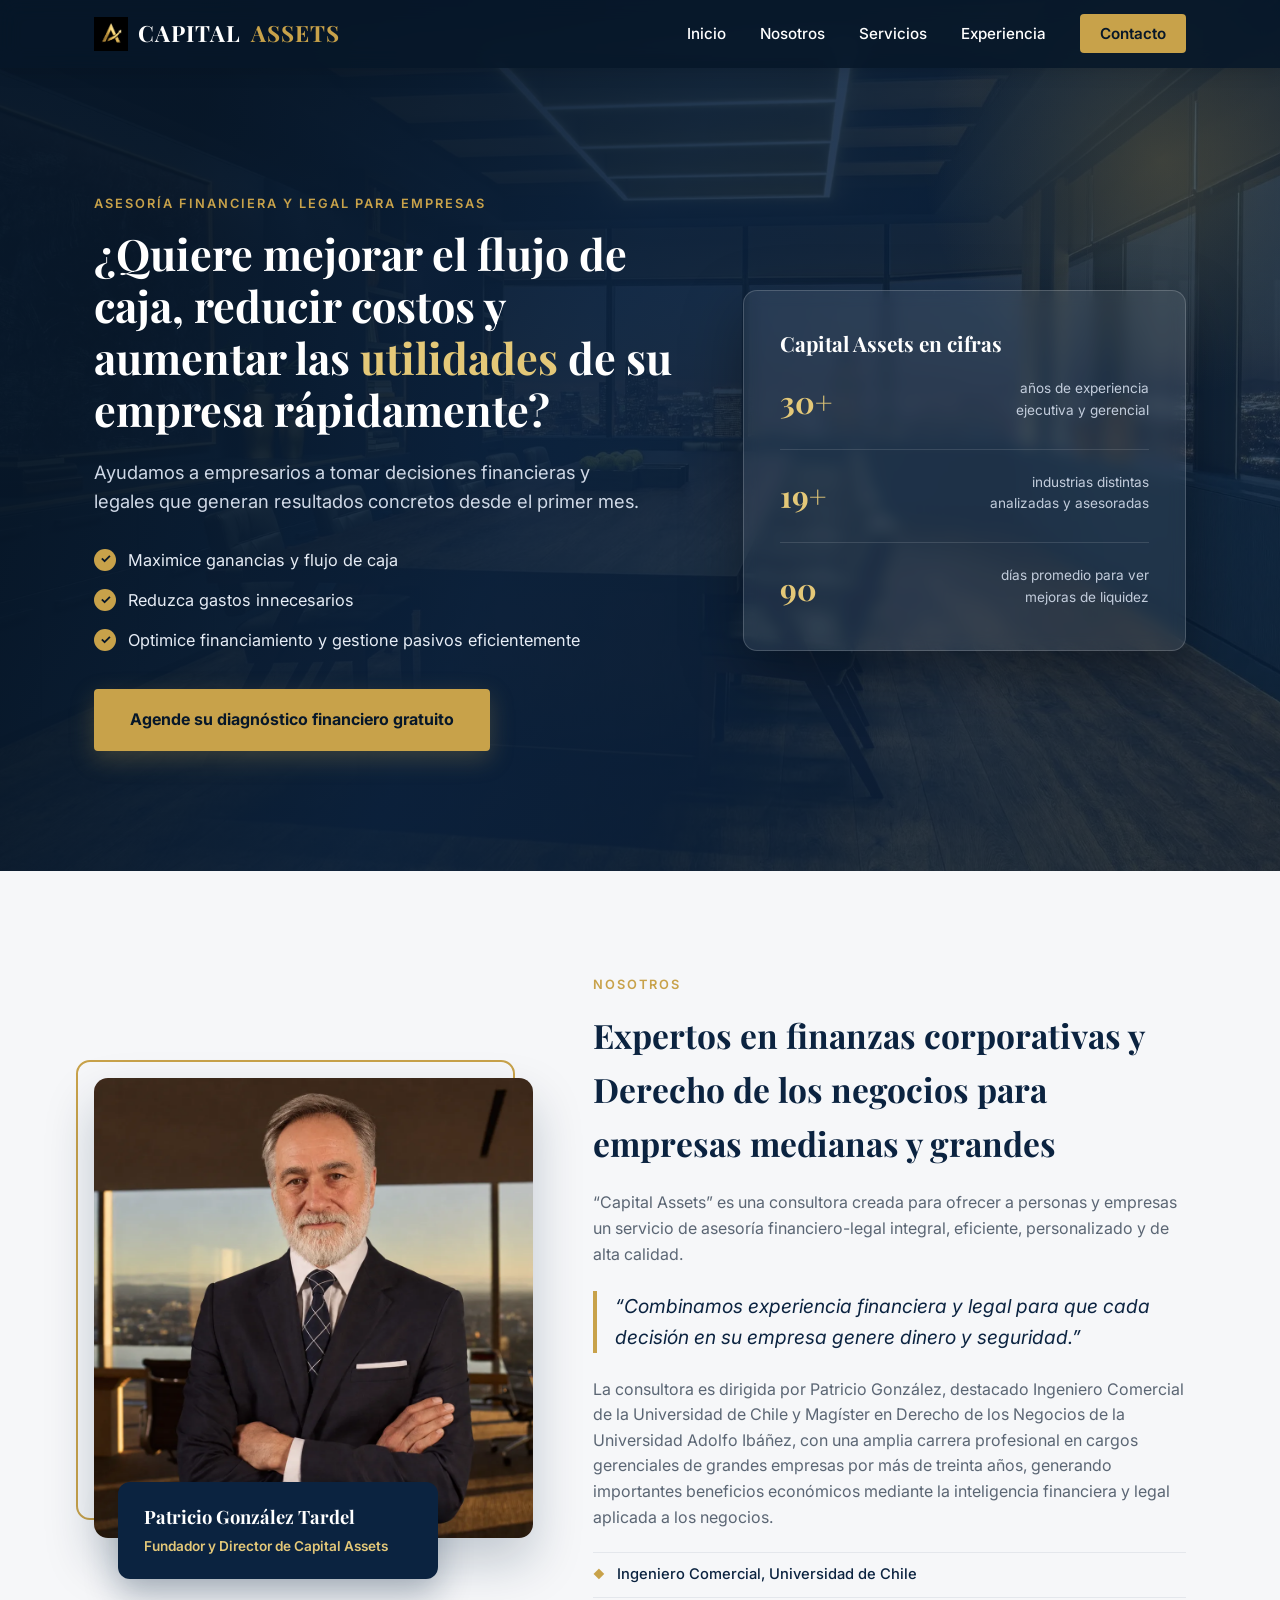
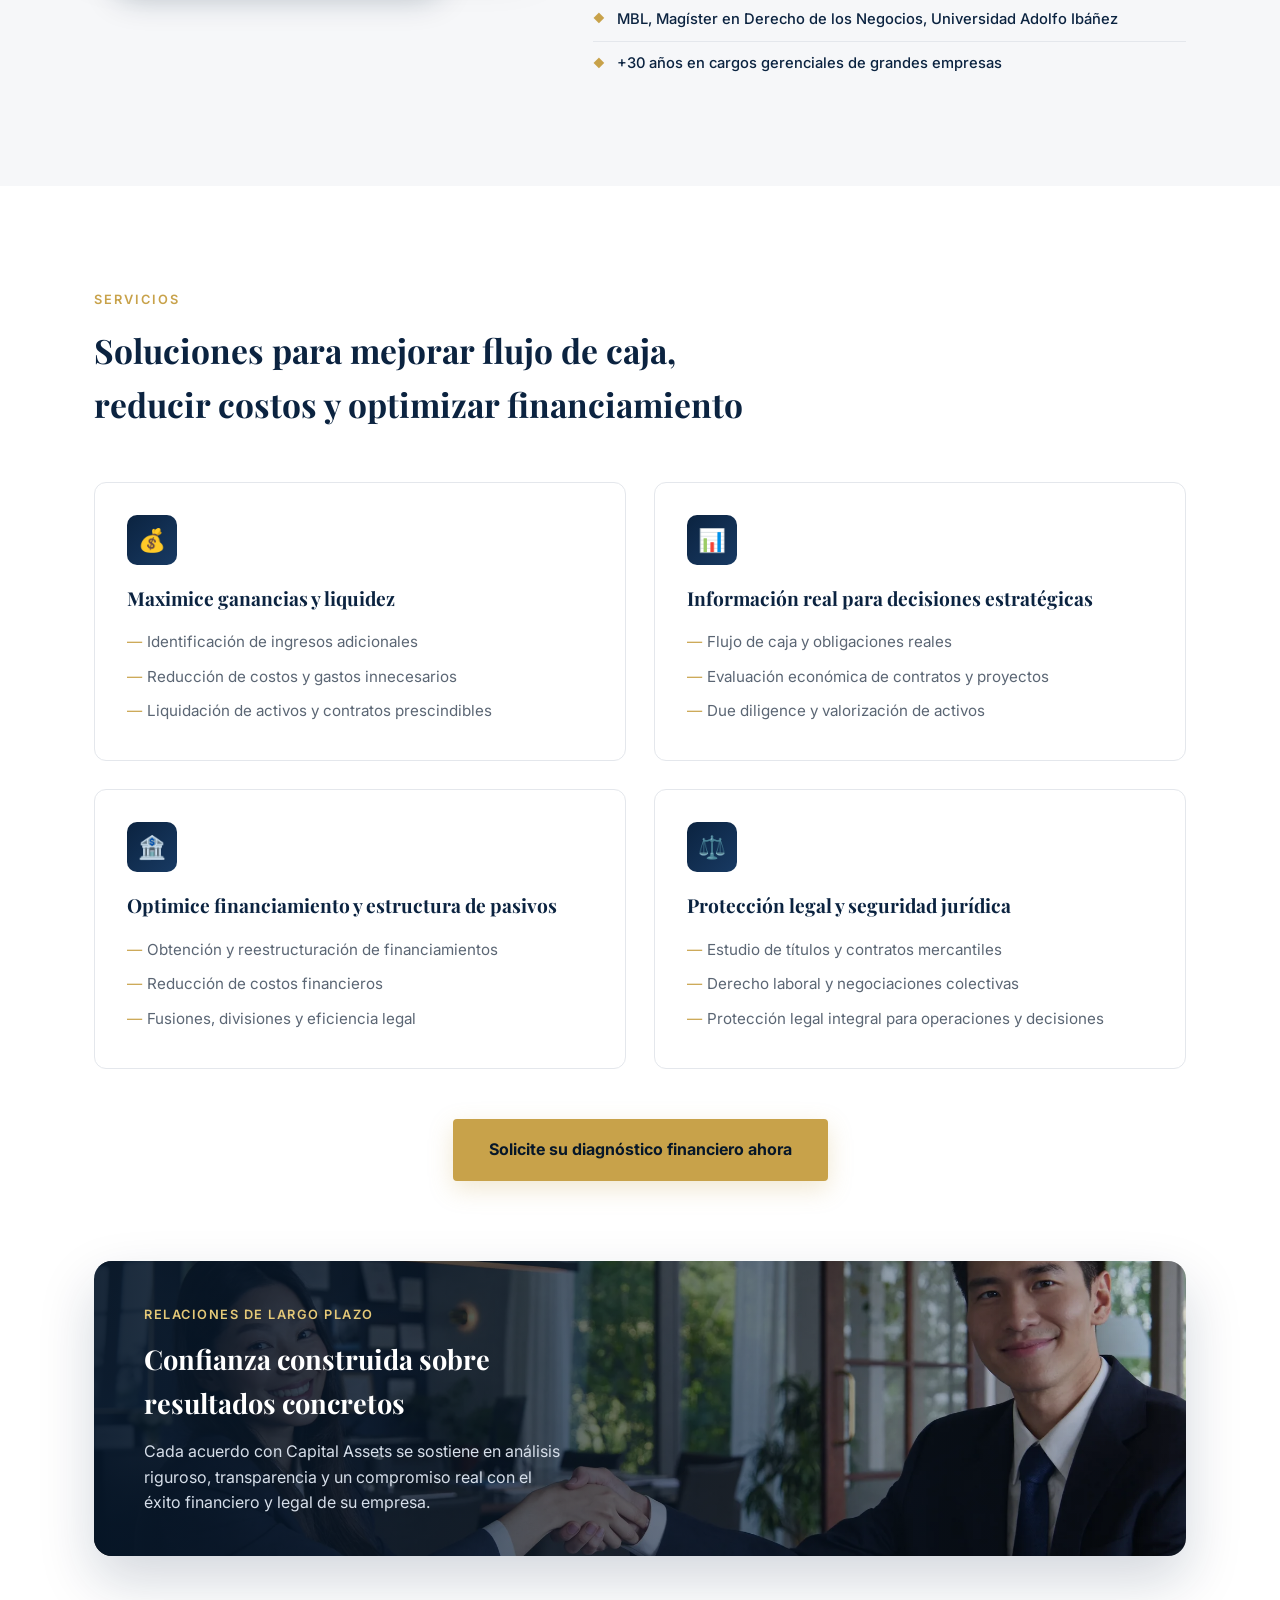
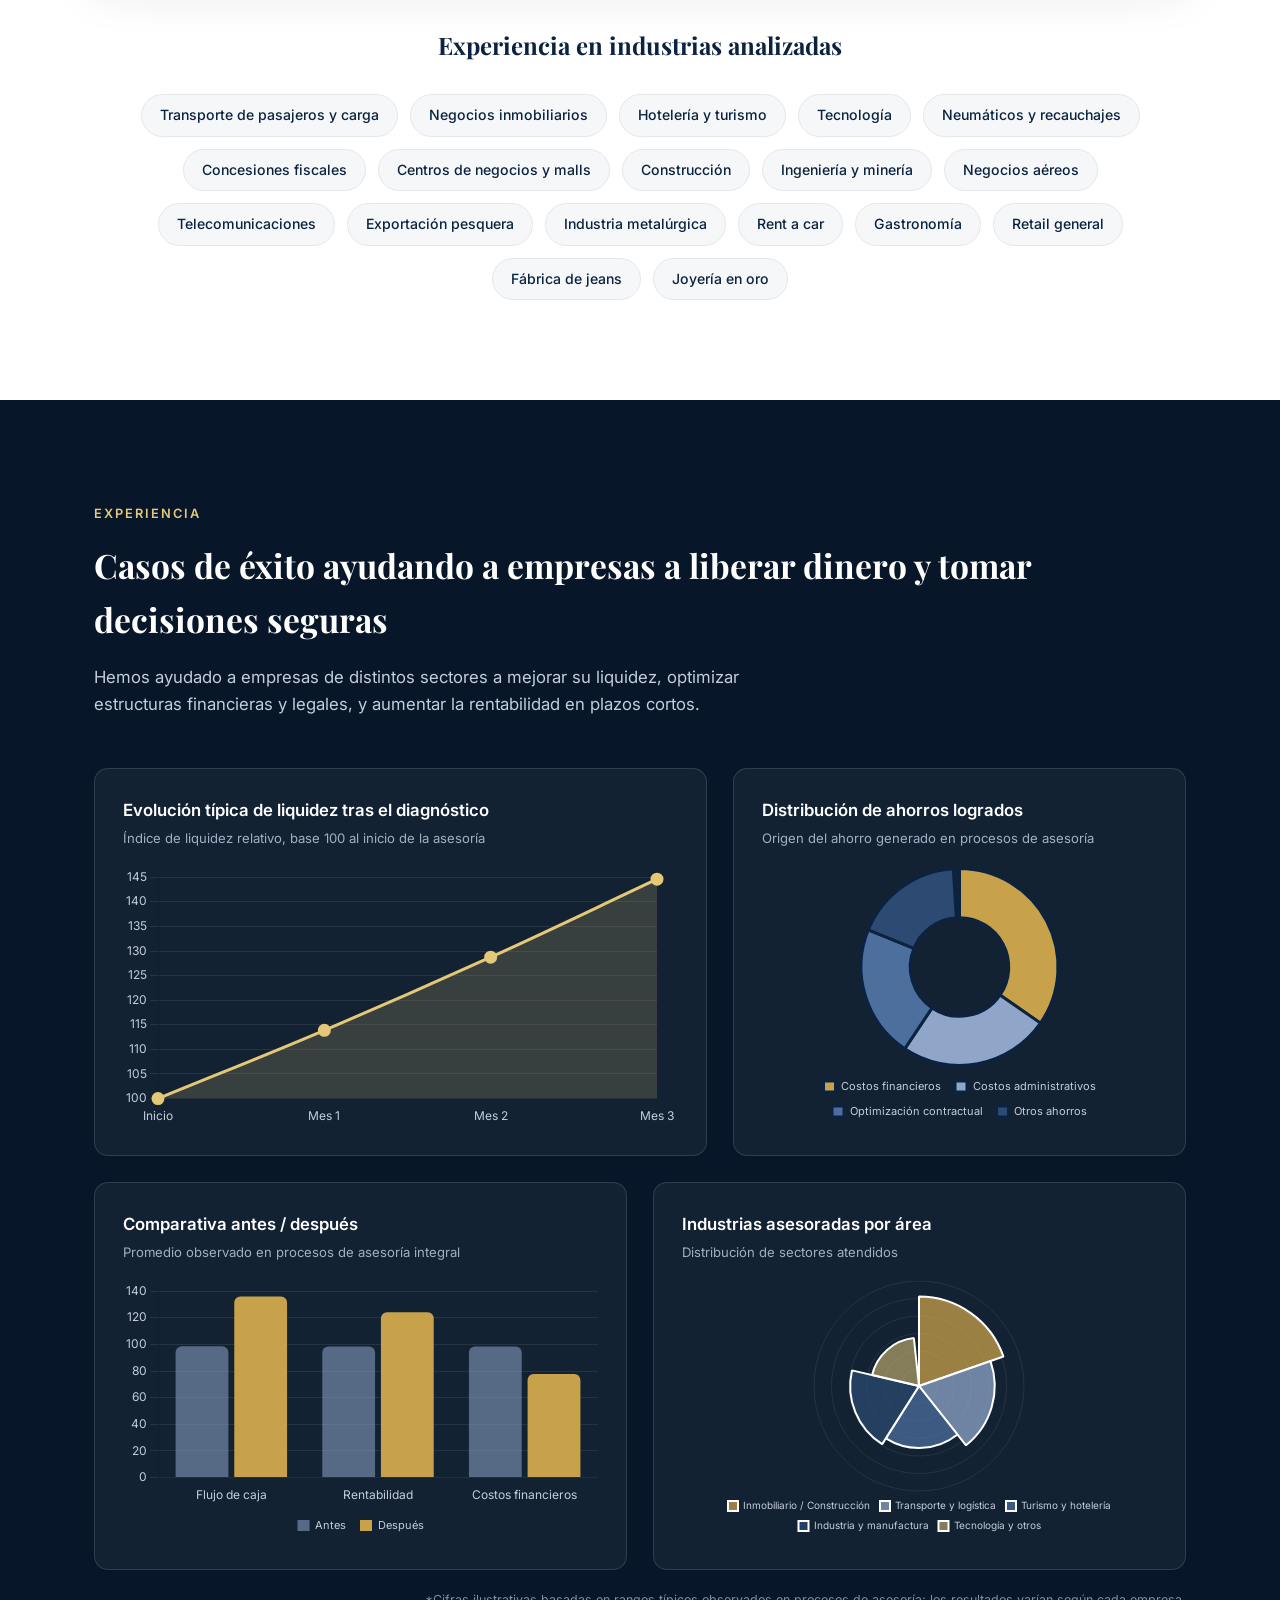
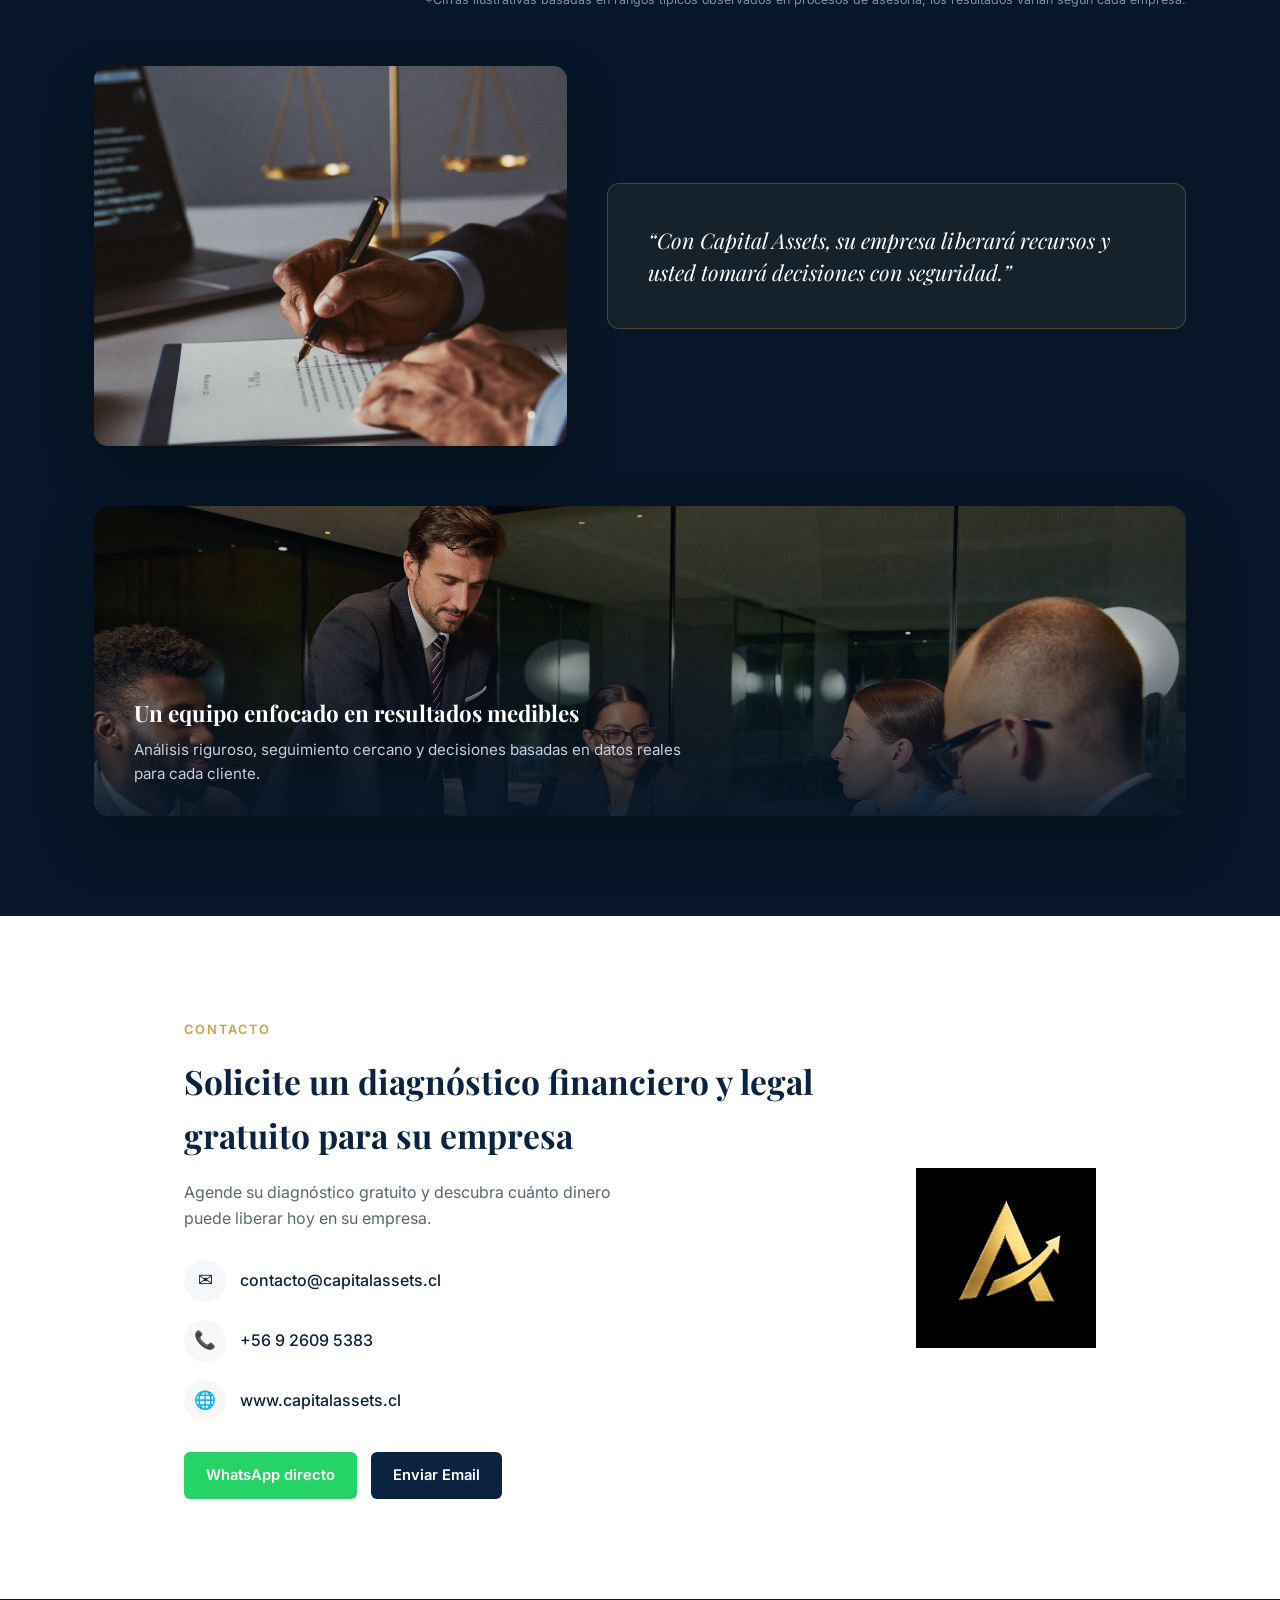
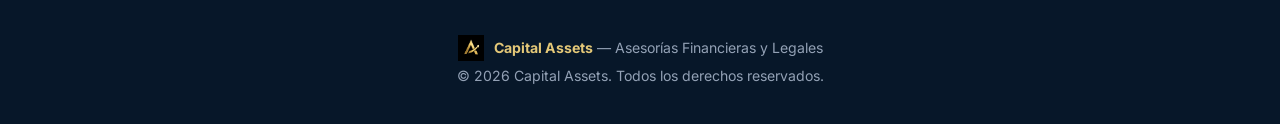
==== commit b079026c: "Agrega el logo en header, footer y sección de contacto - Header: logo a la izquierda del texto "CAPI" ====
--- a/index.html
+++ b/index.html
@@ -69,7 +69,7 @@
 
 <header>
   <div class="nav-wrap">
-    <a href="#inicio" class="logo">CAPITAL <span>ASSETS</span></a>
+    <a href="#inicio" class="logo"><img src="img/logo.png" alt="" class="brand-logo" width="34" height="34">CAPITAL <span>ASSETS</span></a>
     <button class="burger" id="burgerBtn" aria-label="Abrir menú de navegación" aria-controls="navMenu" aria-expanded="false">☰</button>
     <nav>
       <ul id="navMenu">
@@ -310,12 +310,18 @@
         <a href="mailto:contacto@capitalassets.cl" class="btn-email">Enviar Email</a>
       </div>
     </div>
+    <div class="contact-logo reveal">
+      <img src="img/logo.png" alt="Capital Assets" class="brand-logo" width="180" height="180" loading="lazy" decoding="async">
+    </div>
   </div>
 </section>
 
 <footer>
   <div class="container">
-    <p><strong>Capital Assets</strong> — Asesorías Financieras y Legales</p>
+    <div class="footer-brand">
+      <img src="img/logo.png" alt="" class="brand-logo" width="26" height="26" loading="lazy" decoding="async">
+      <p><strong>Capital Assets</strong> — Asesorías Financieras y Legales</p>
+    </div>
     <p>© <span id="year"></span> Capital Assets. Todos los derechos reservados.</p>
   </div>
 </footer>
--- a/css/style.css
+++ b/css/style.css
@@ -49,7 +49,15 @@
     display:flex;align-items:center;justify-content:space-between;
     padding:16px 24px;max-width:1140px;margin:0 auto;
   }
+  .brand-logo{
+    display:block;
+    object-fit:contain;
+    flex-shrink:0;
+  }
   .logo{
+    display:flex;
+    align-items:center;
+    gap:10px;
     color:var(--white);
     font-family:'Playfair Display',serif;
     font-size:1.4rem;
@@ -57,6 +65,7 @@
     letter-spacing:1px;
   }
   .logo span{color:var(--gold);}
+  .logo .brand-logo{height:34px;width:34px;}
   nav ul{
     display:flex;gap:34px;list-style:none;
   }
@@ -342,8 +351,10 @@
 
   /* CONTACTO */
   .contact-grid{
-    display:grid;grid-template-columns:1fr;gap:60px;max-width:640px;margin:0 auto;
-  }
+    display:grid;grid-template-columns:1fr auto;gap:60px;max-width:960px;margin:0 auto;align-items:center;
+  }
+  .contact-logo{display:flex;justify-content:center;}
+  .contact-logo .brand-logo{width:180px;height:180px;max-width:100%;}
   .contact-info h2{font-size:2.1rem;margin-bottom:18px;}
   .contact-info p{color:var(--grey);margin-bottom:28px;max-width:460px;}
   .contact-methods{list-style:none;margin-bottom:30px;}
@@ -368,6 +379,10 @@
     background:var(--navy-dark);color:#93a1b5;padding:36px 0;text-align:center;font-size:0.88rem;
   }
   footer strong{color:var(--gold-light);}
+  .footer-brand{
+    display:flex;align-items:center;justify-content:center;gap:10px;margin-bottom:4px;
+  }
+  .footer-brand .brand-logo{height:26px;width:26px;}
 
   @media (max-width:900px){
     nav ul{
@@ -381,7 +396,7 @@
     nav ul li{border-bottom:1px solid rgba(255,255,255,0.08);}
     nav ul li a{display:block;padding:14px 0;}
     .burger{display:block;margin-left:auto;}
-    .hero-grid,.about-grid,.proof-grid,.charts-grid,.charts-grid-2{grid-template-columns:1fr;}
+    .hero-grid,.about-grid,.contact-grid,.proof-grid,.charts-grid,.charts-grid-2{grid-template-columns:1fr;}
     .services-grid{grid-template-columns:1fr;}
     .about-photo img{height:320px;}
     .profile-tag{margin-left:0;}
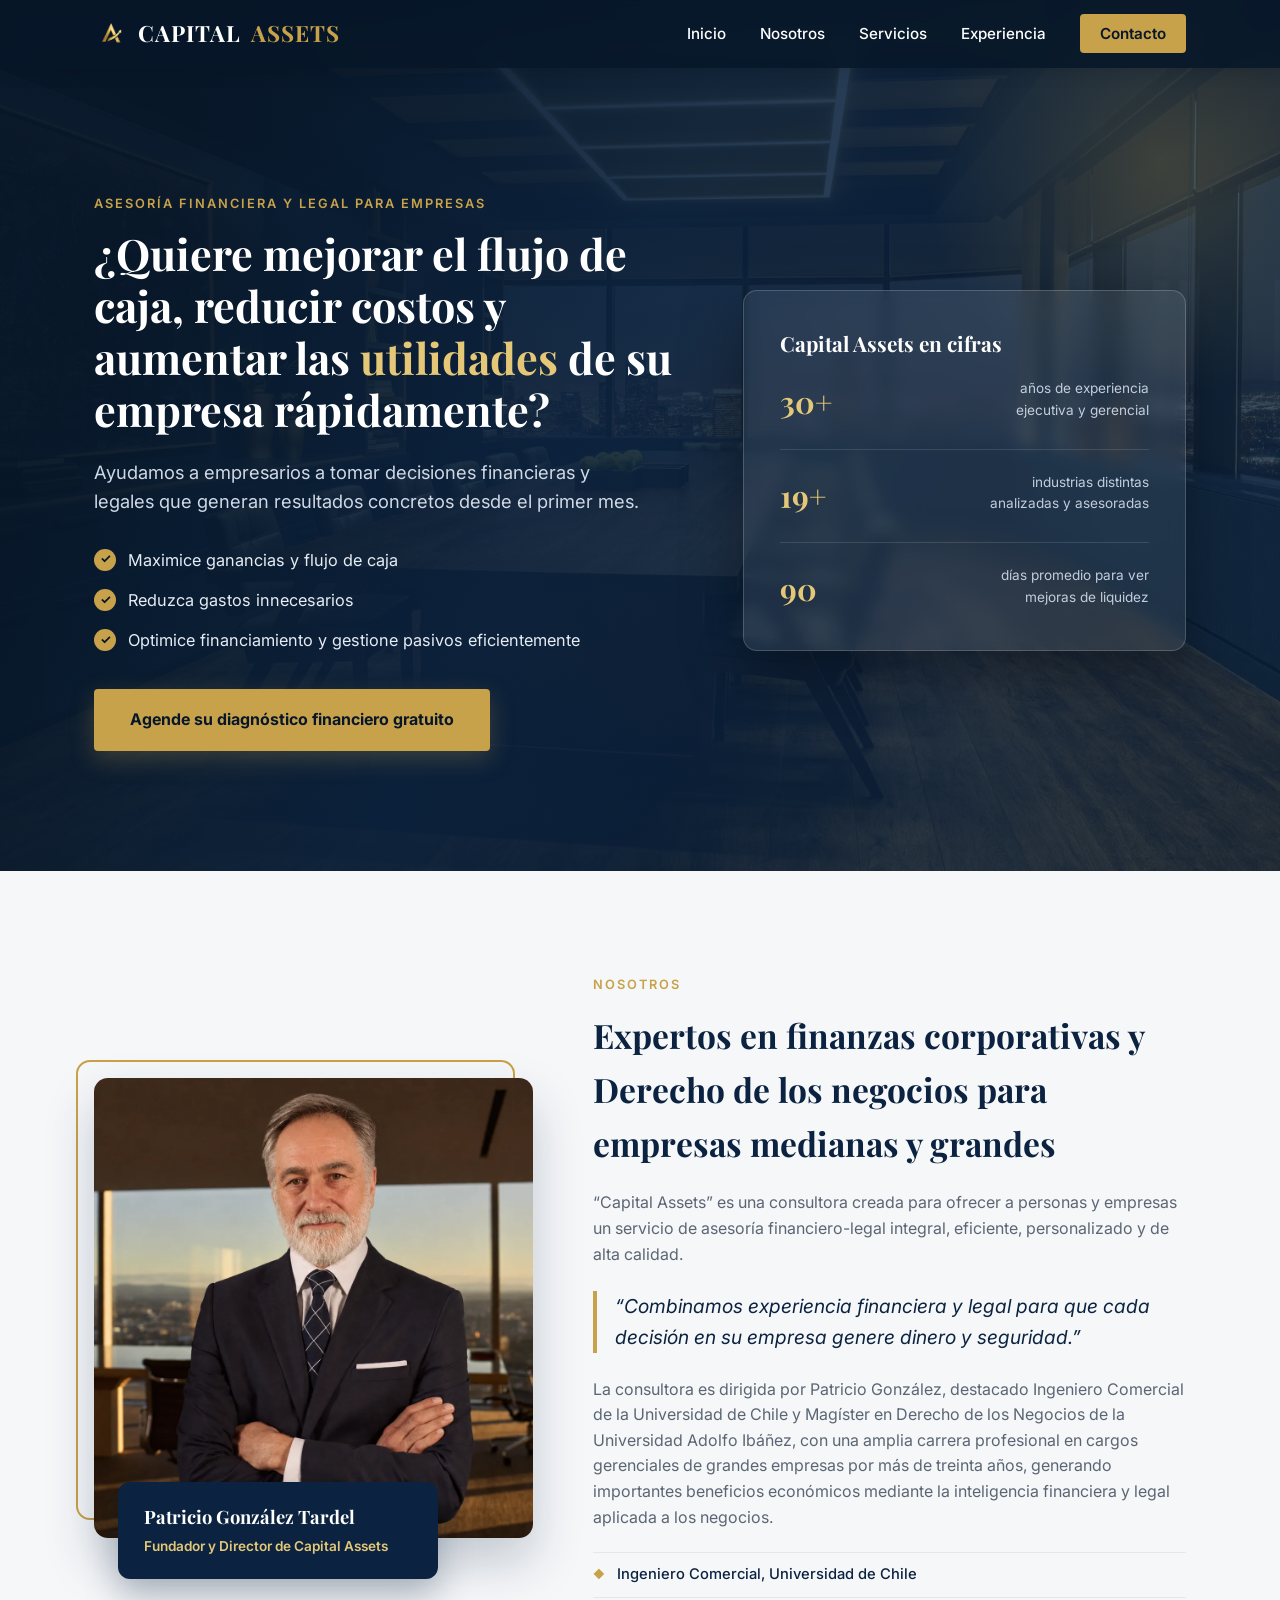
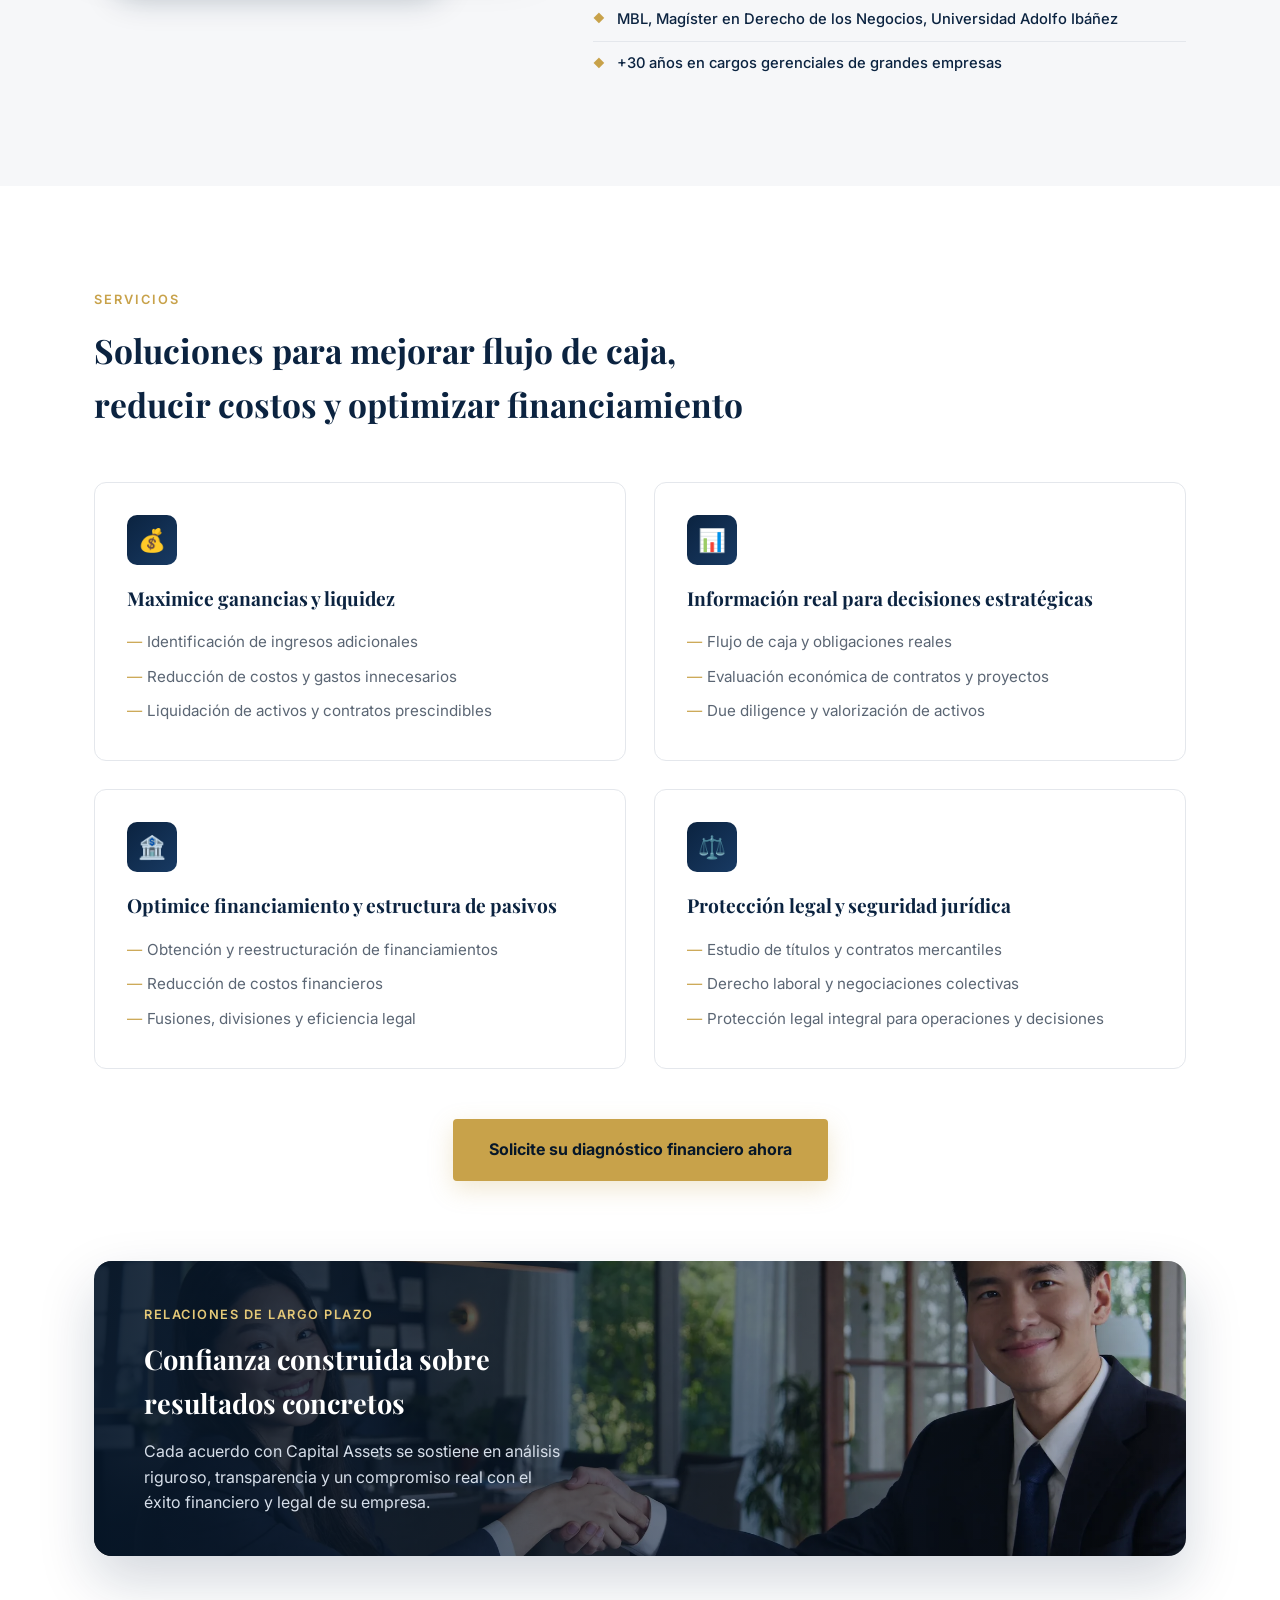
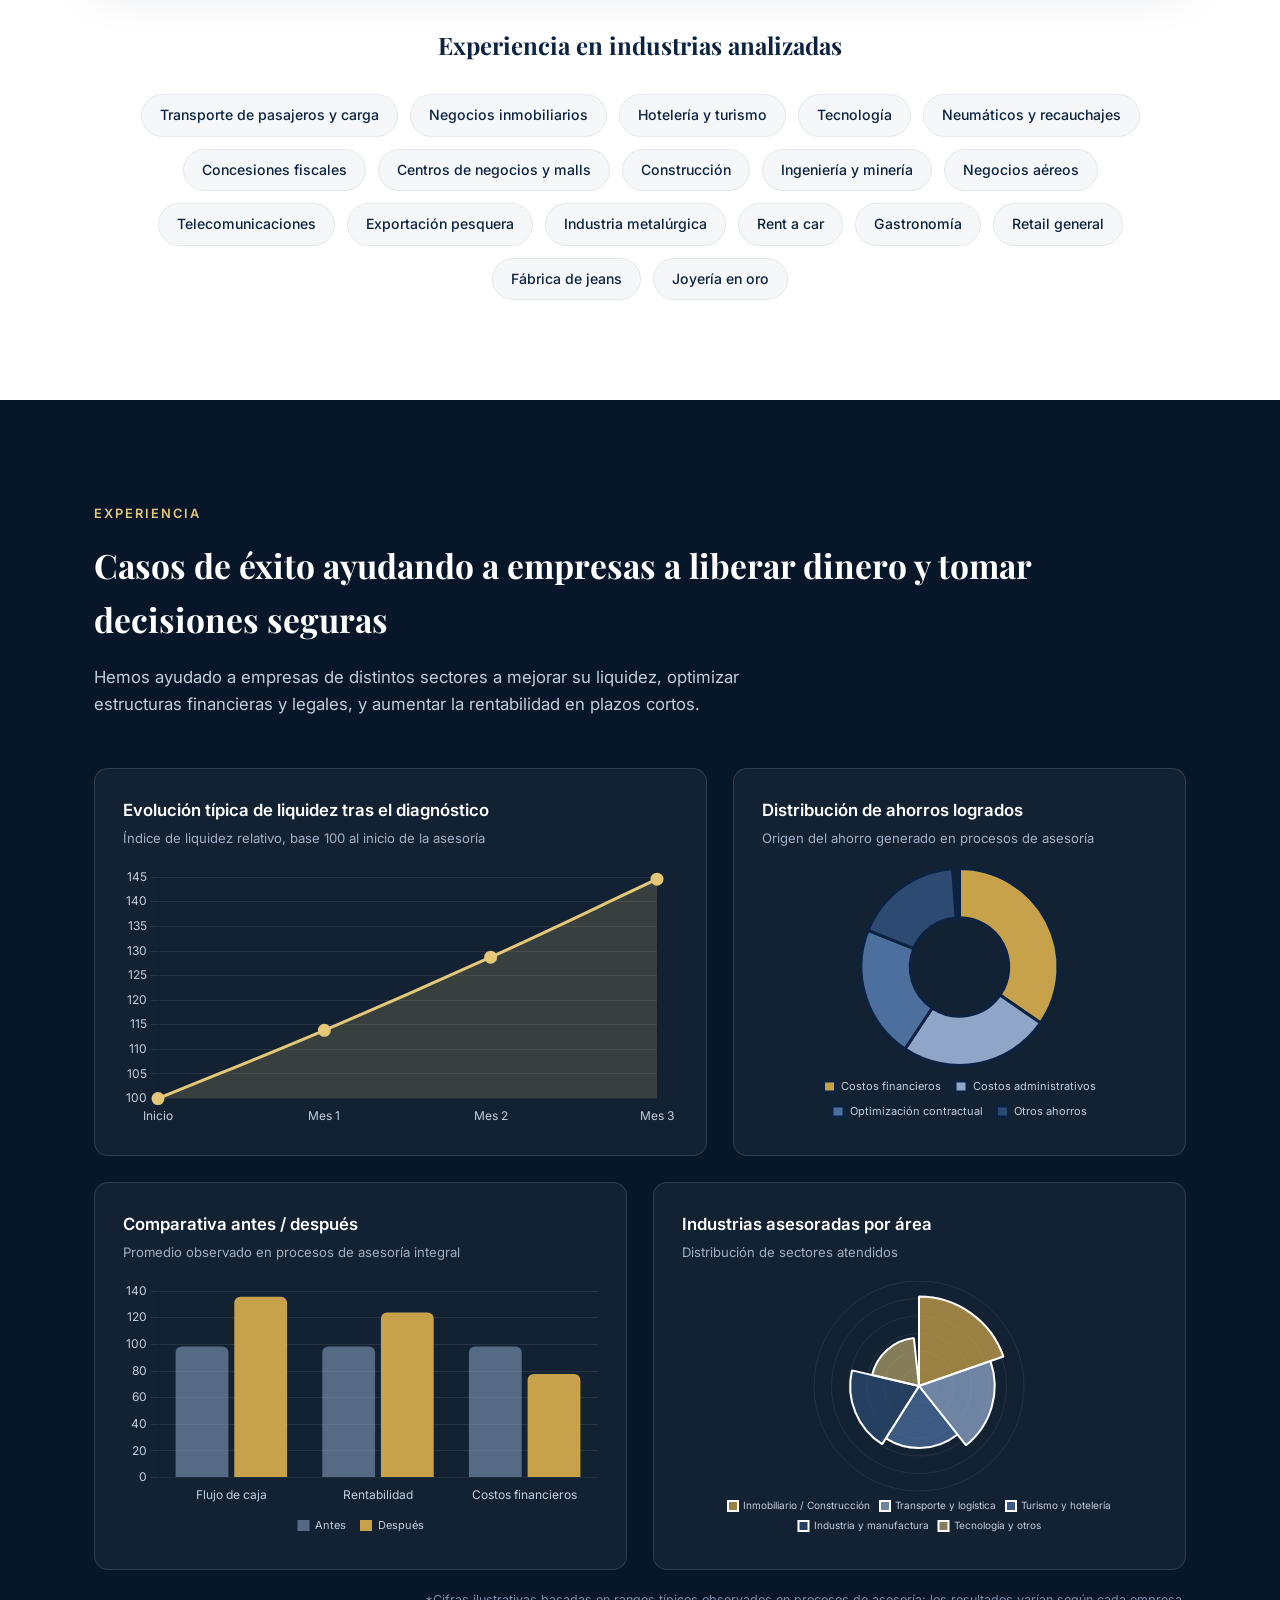
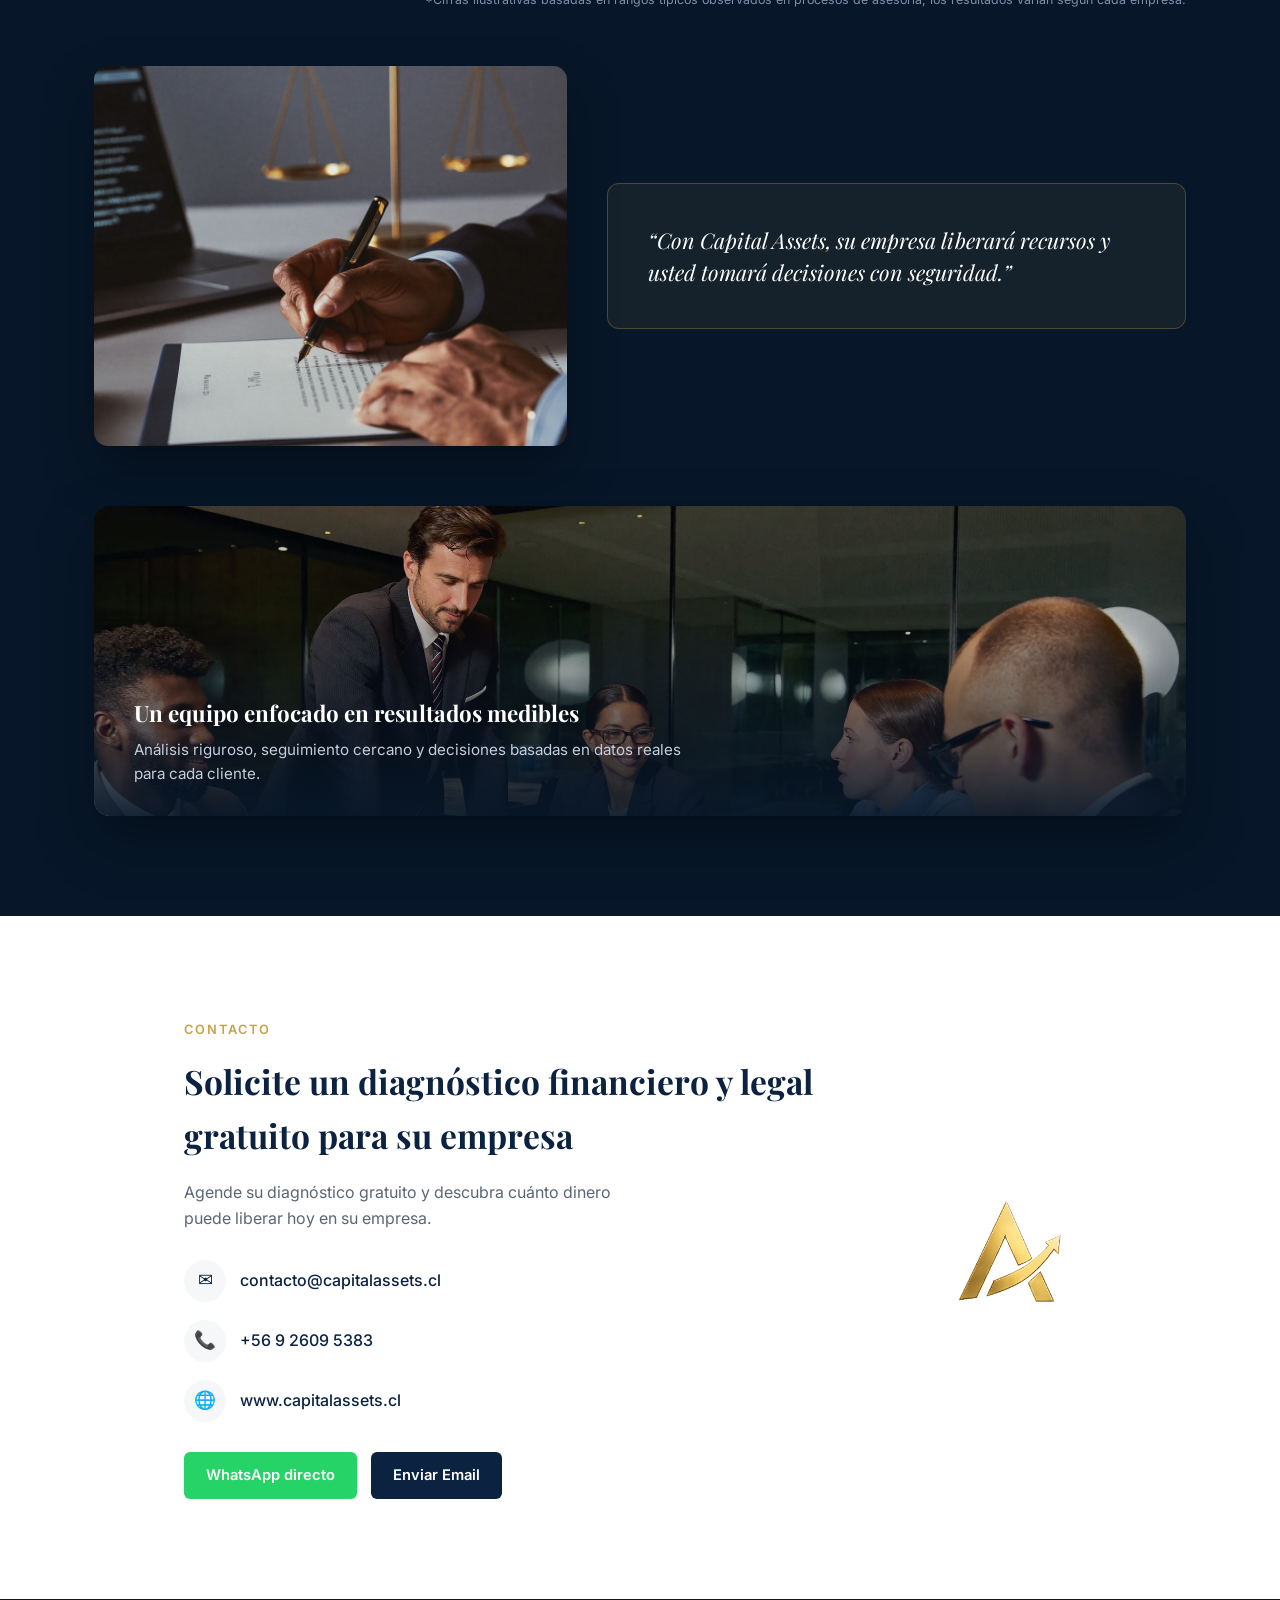
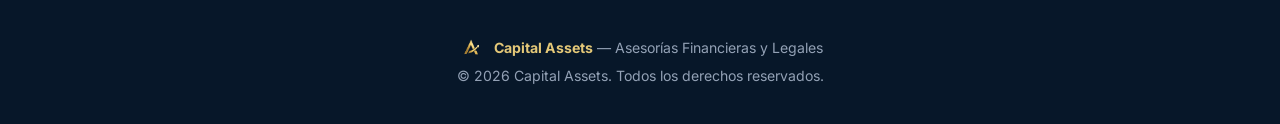
==== commit e23842ca: "Usa una versión con fondo transparente del logo en los 3 lugares img/logo.png tiene un fondo negro s" ====
--- a/index.html
+++ b/index.html
@@ -69,7 +69,7 @@
 
 <header>
   <div class="nav-wrap">
-    <a href="#inicio" class="logo"><img src="img/logo.png" alt="" class="brand-logo" width="34" height="34">CAPITAL <span>ASSETS</span></a>
+    <a href="#inicio" class="logo"><img src="img/logo-transparent.png" alt="" class="brand-logo" width="34" height="34">CAPITAL <span>ASSETS</span></a>
     <button class="burger" id="burgerBtn" aria-label="Abrir menú de navegación" aria-controls="navMenu" aria-expanded="false">☰</button>
     <nav>
       <ul id="navMenu">
@@ -311,7 +311,7 @@
       </div>
     </div>
     <div class="contact-logo reveal">
-      <img src="img/logo.png" alt="Capital Assets" class="brand-logo" width="180" height="180" loading="lazy" decoding="async">
+      <img src="img/logo-transparent.png" alt="Capital Assets" class="brand-logo" width="180" height="180" loading="lazy" decoding="async">
     </div>
   </div>
 </section>
@@ -319,7 +319,7 @@
 <footer>
   <div class="container">
     <div class="footer-brand">
-      <img src="img/logo.png" alt="" class="brand-logo" width="26" height="26" loading="lazy" decoding="async">
+      <img src="img/logo-transparent.png" alt="" class="brand-logo" width="26" height="26" loading="lazy" decoding="async">
       <p><strong>Capital Assets</strong> — Asesorías Financieras y Legales</p>
     </div>
     <p>© <span id="year"></span> Capital Assets. Todos los derechos reservados.</p>
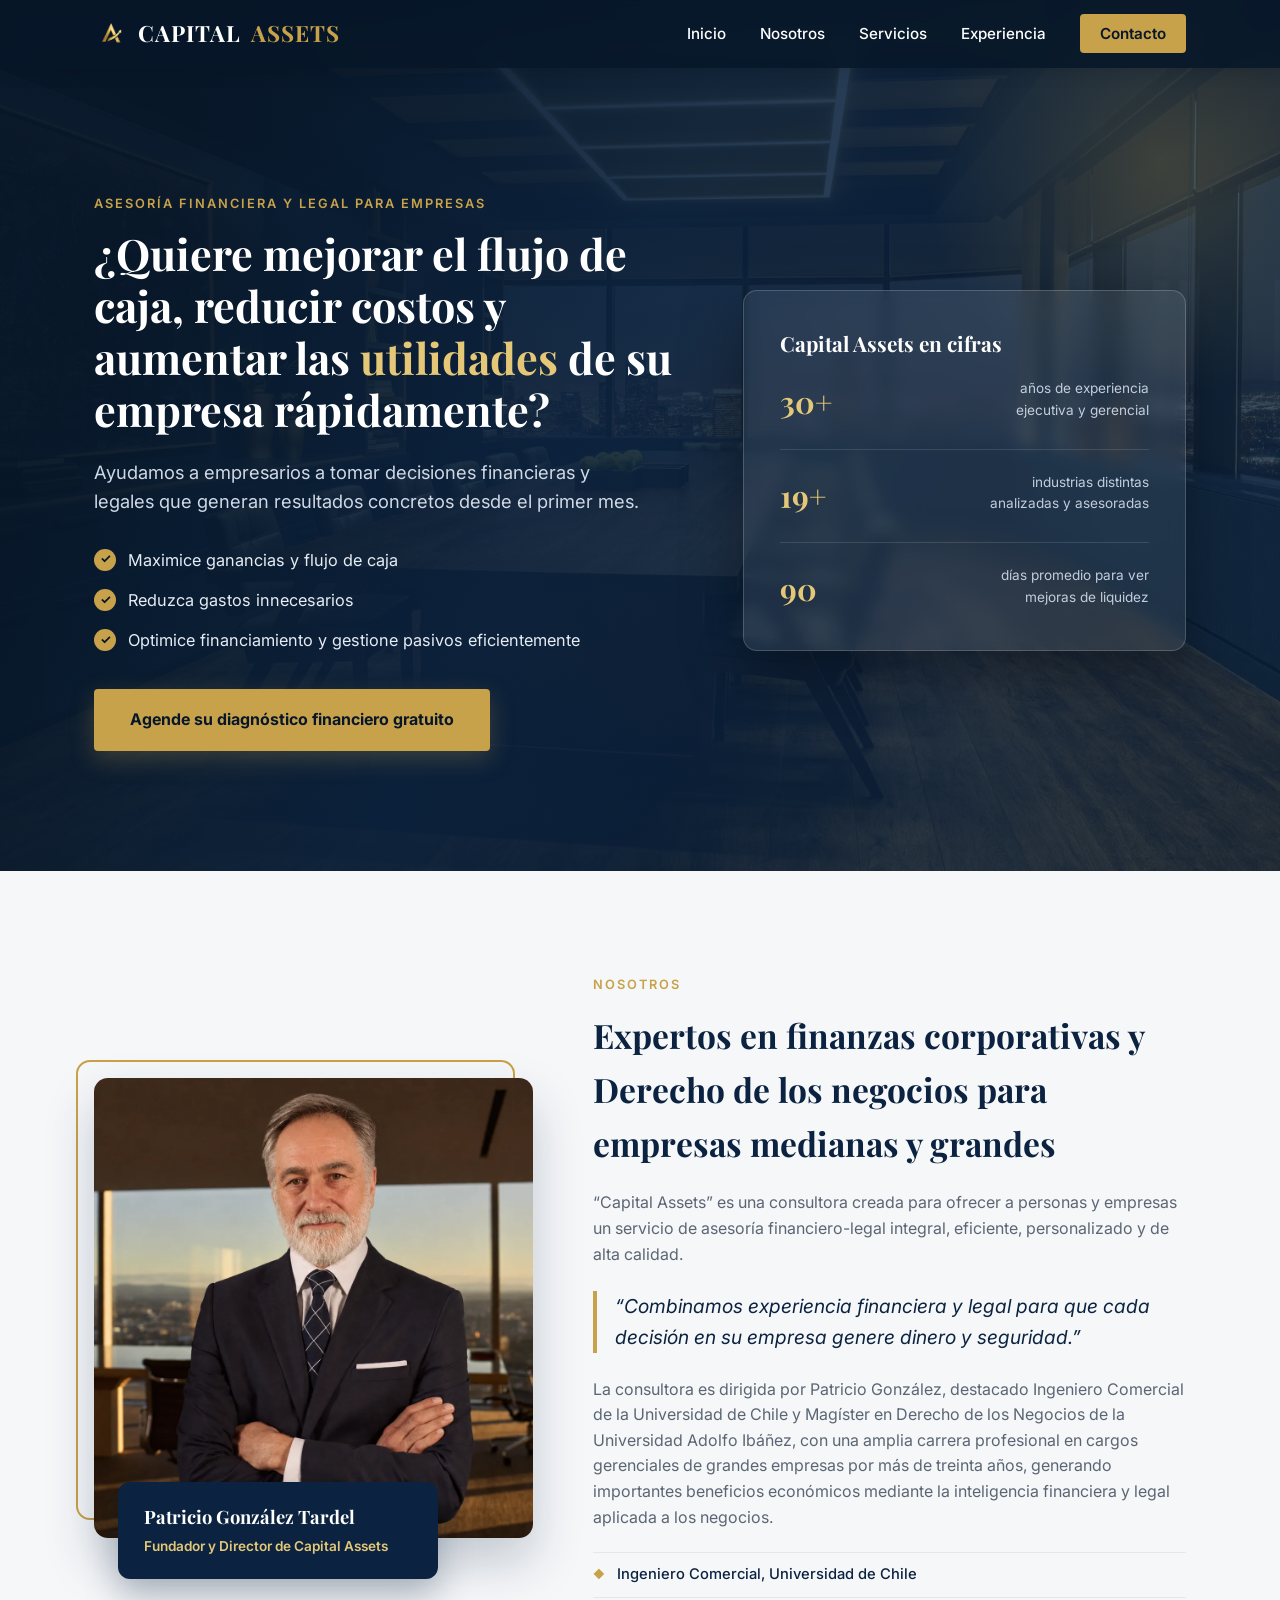
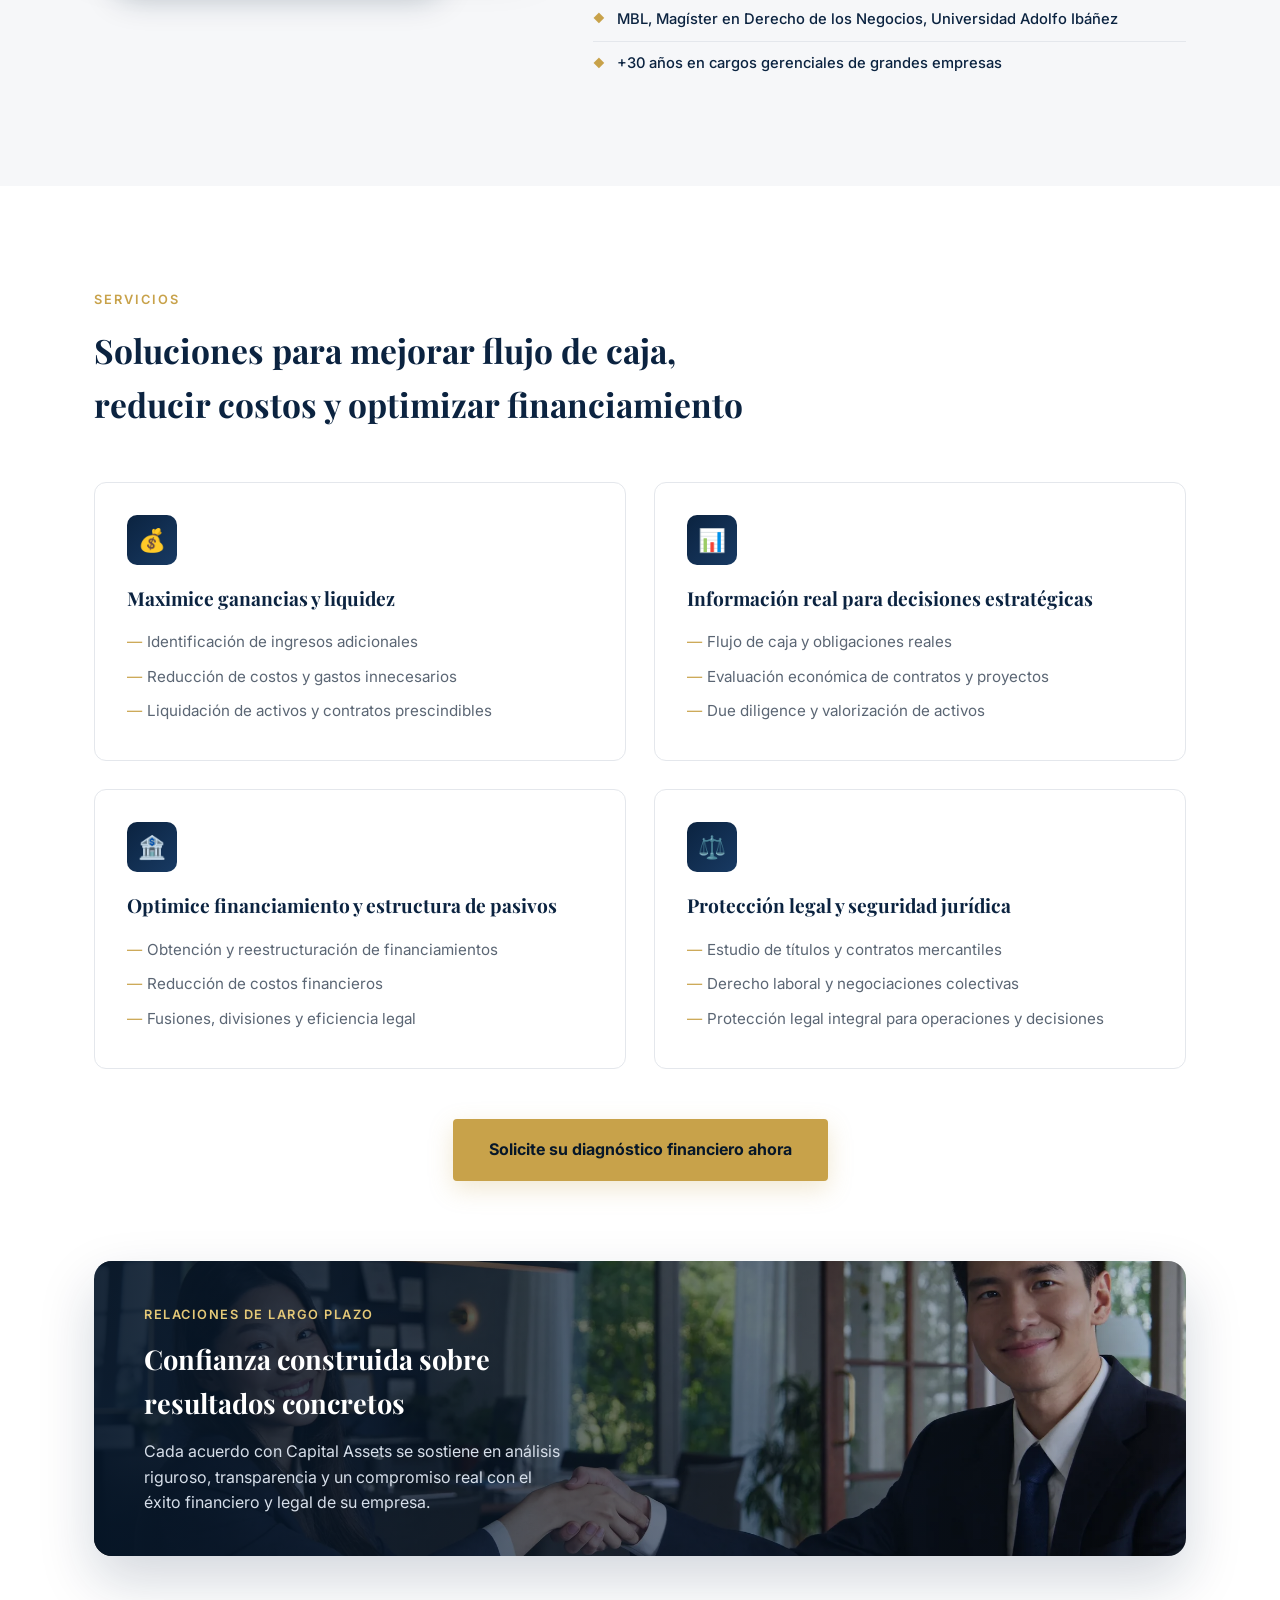
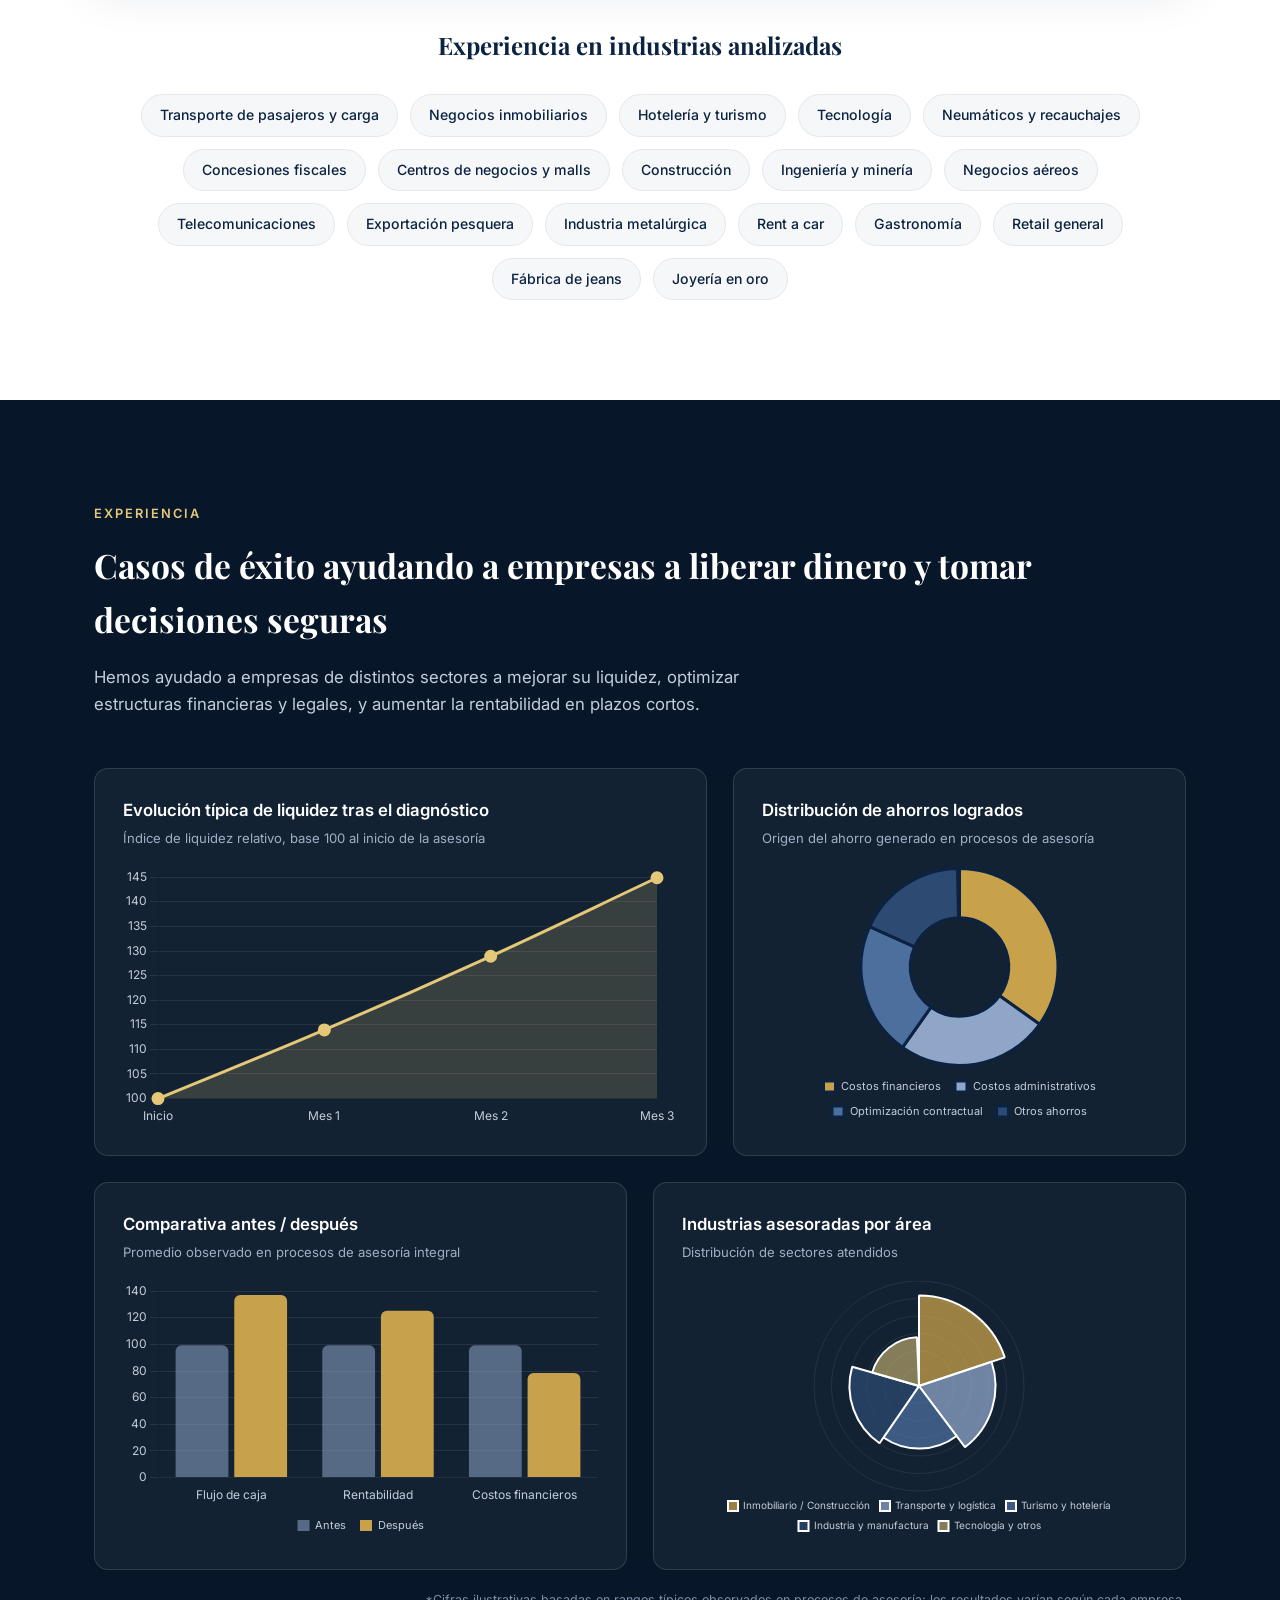
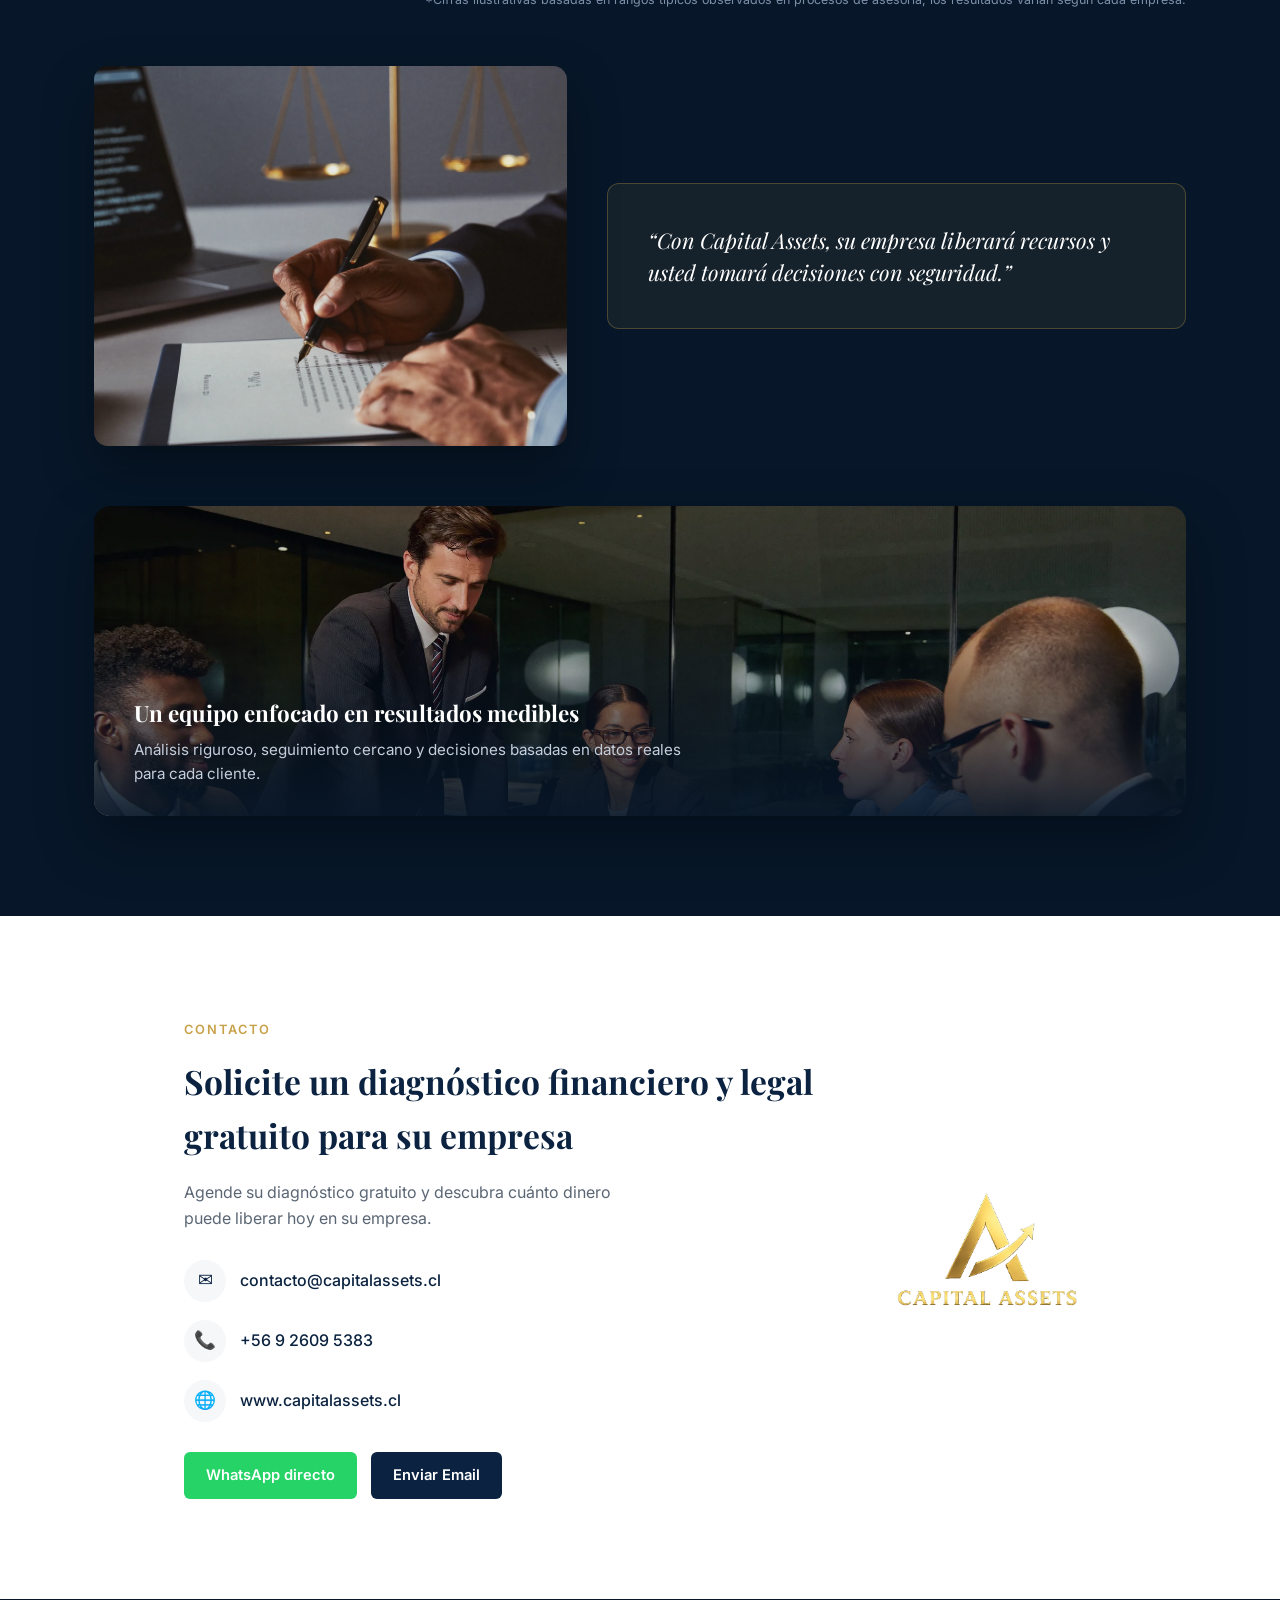
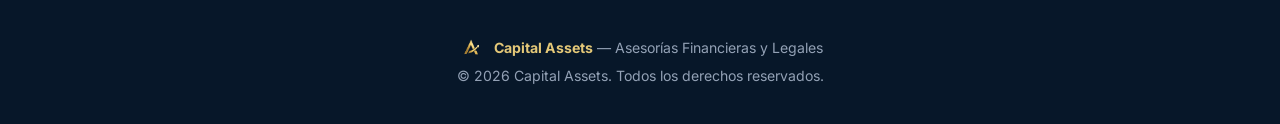
==== commit e21781cc: "Reemplaza el logo de Contacto por logotype con fondo transparente - Usa img/logotype-transparent.png" ====
--- a/index.html
+++ b/index.html
@@ -311,7 +311,7 @@
       </div>
     </div>
     <div class="contact-logo reveal">
-      <img src="img/logo-transparent.png" alt="Capital Assets" class="brand-logo" width="180" height="180" loading="lazy" decoding="async">
+      <img src="img/logotype-transparent.png" alt="Capital Assets" class="brand-logo" width="220" height="220" loading="lazy" decoding="async">
     </div>
   </div>
 </section>
--- a/css/style.css
+++ b/css/style.css
@@ -354,7 +354,7 @@
     display:grid;grid-template-columns:1fr auto;gap:60px;max-width:960px;margin:0 auto;align-items:center;
   }
   .contact-logo{display:flex;justify-content:center;}
-  .contact-logo .brand-logo{width:180px;height:180px;max-width:100%;}
+  .contact-logo .brand-logo{width:220px;height:220px;max-width:100%;}
   .contact-info h2{font-size:2.1rem;margin-bottom:18px;}
   .contact-info p{color:var(--grey);margin-bottom:28px;max-width:460px;}
   .contact-methods{list-style:none;margin-bottom:30px;}
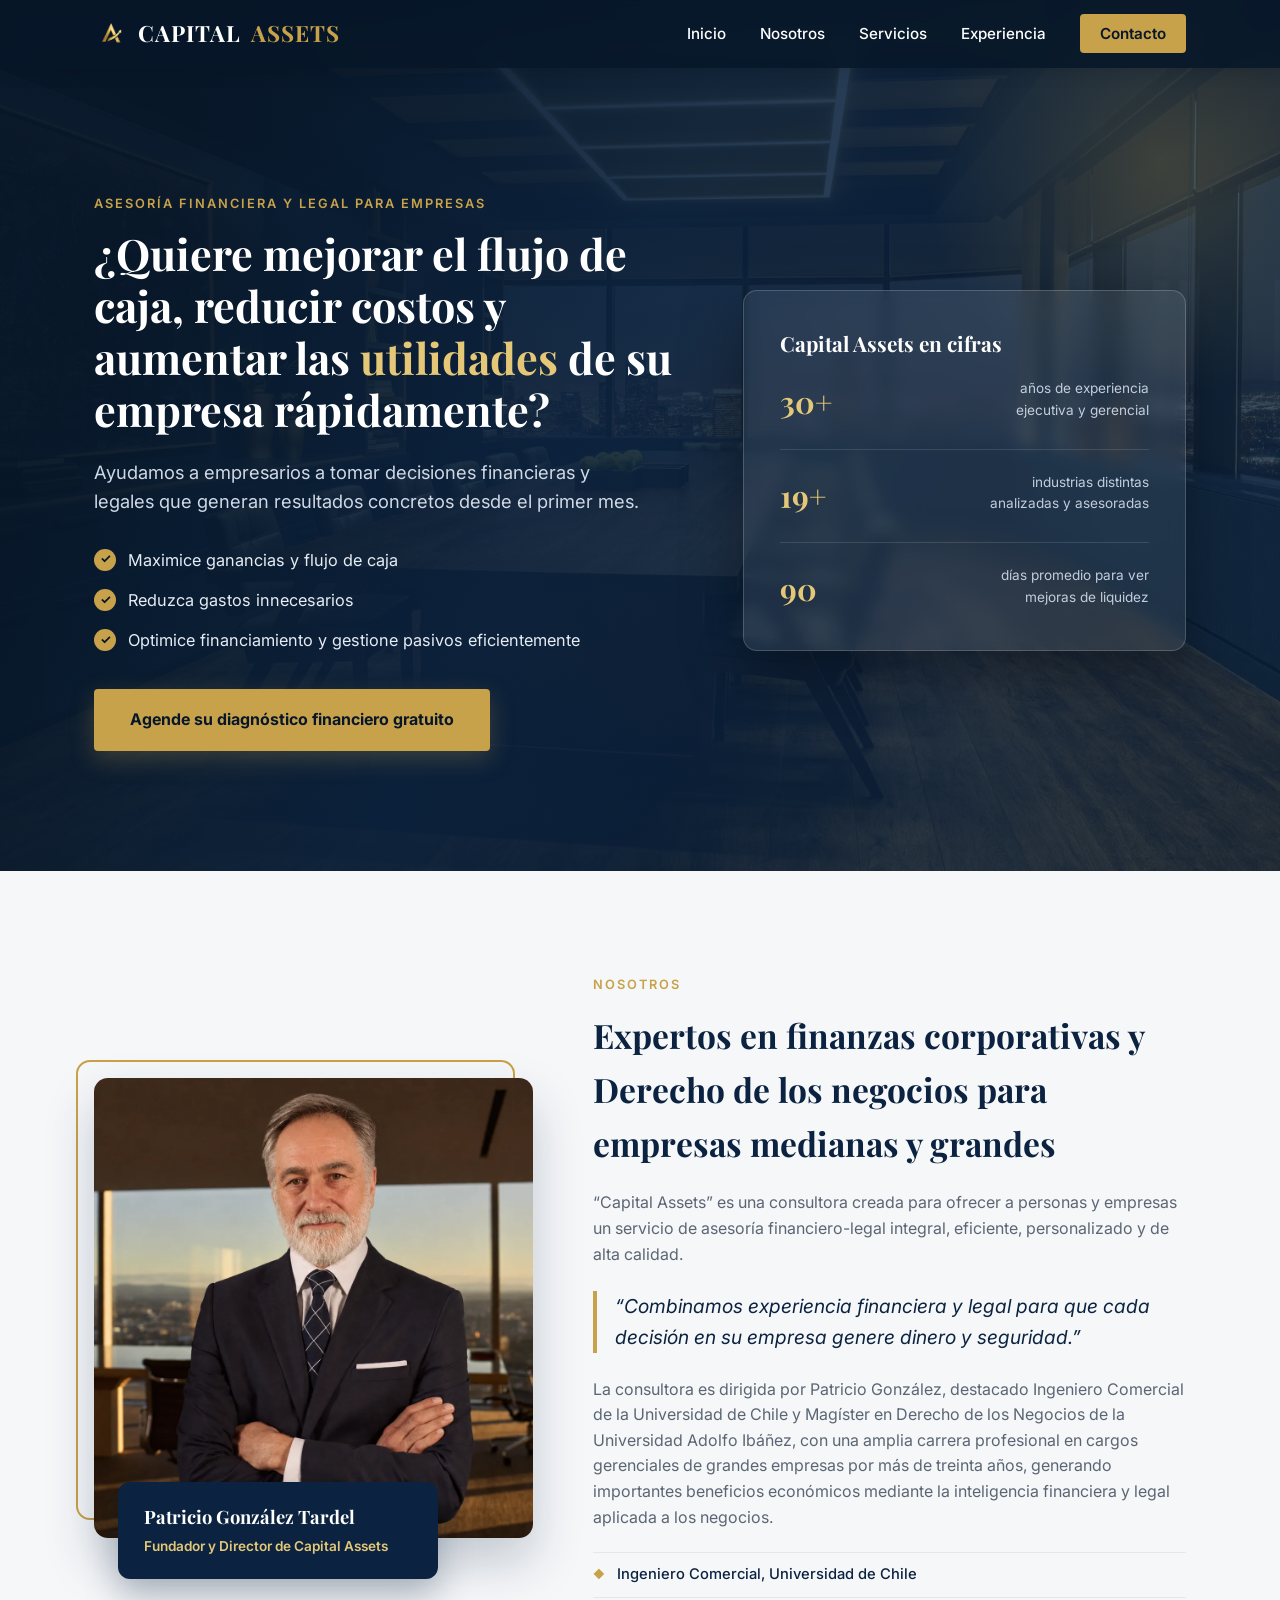
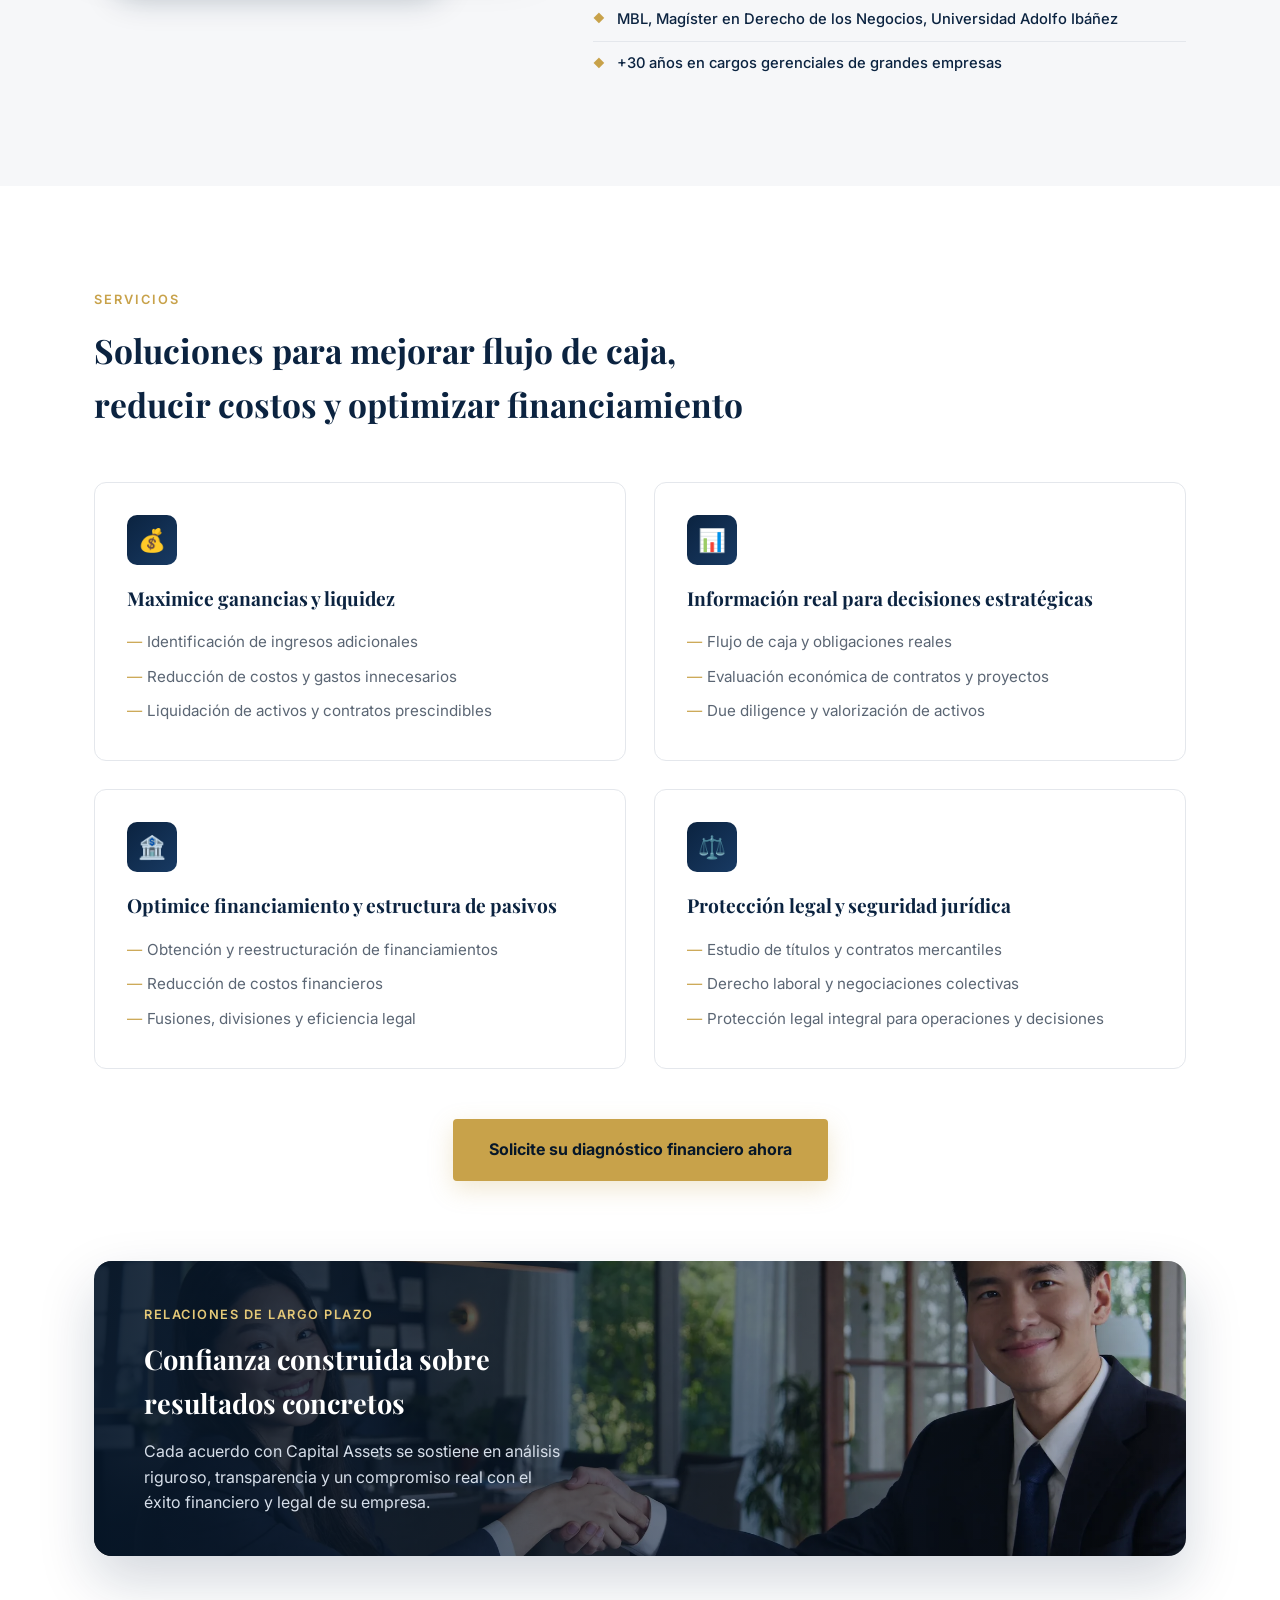
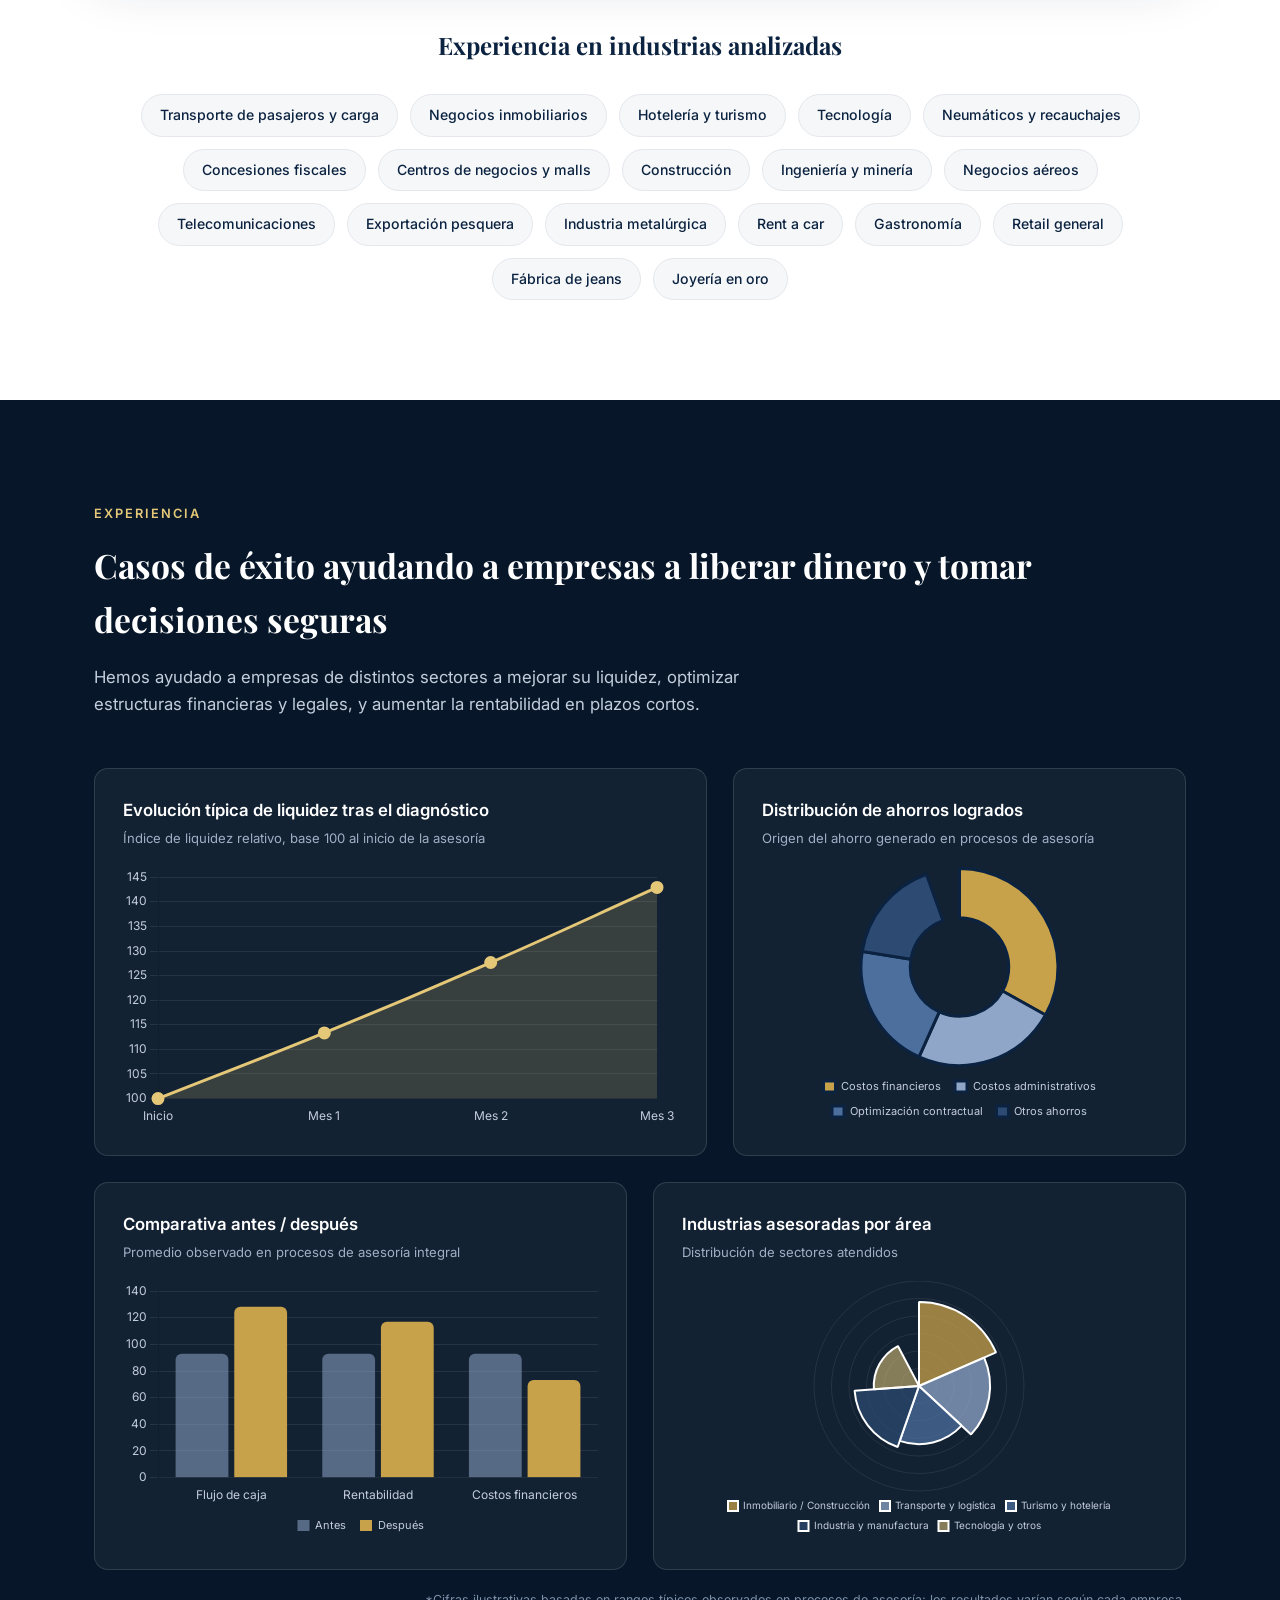
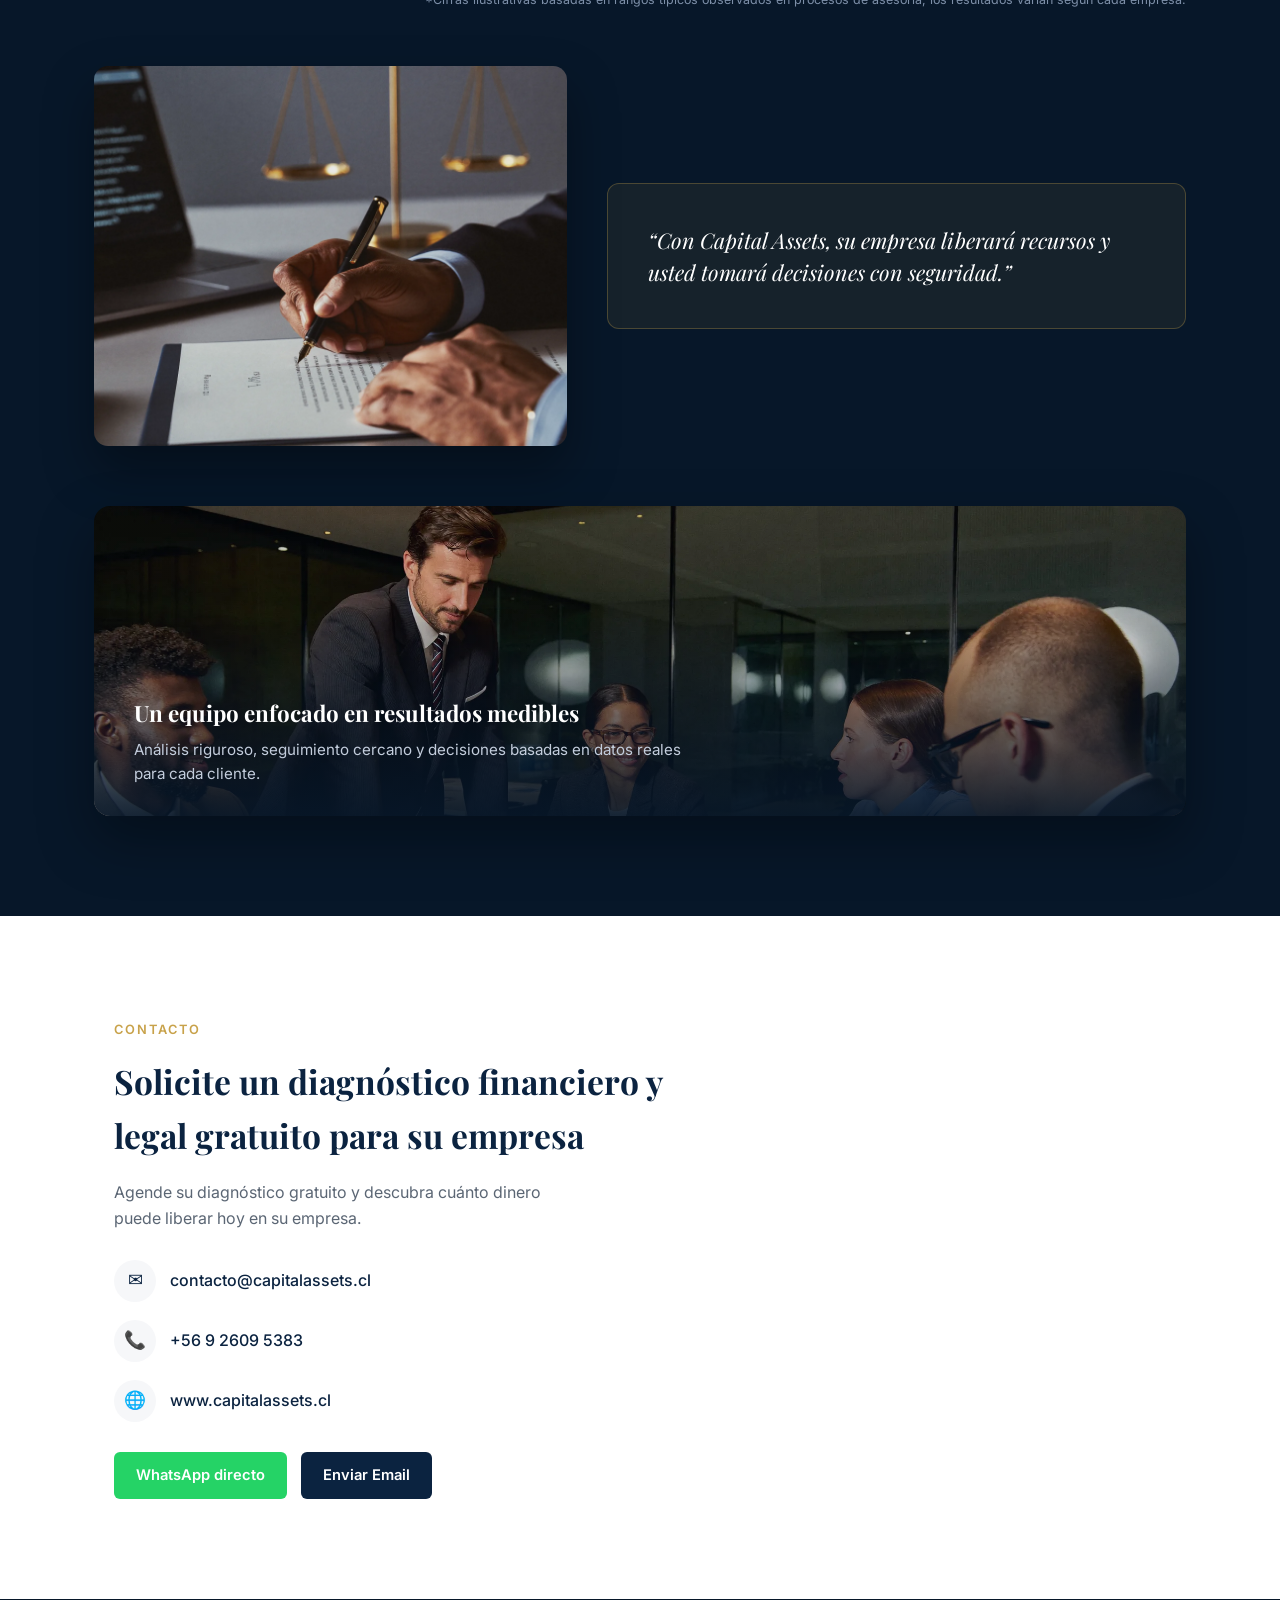
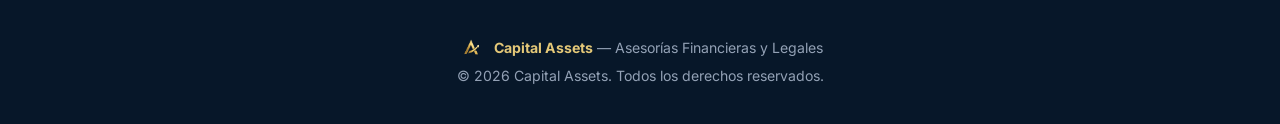
==== commit d00ca813: "Duplica el tamaño del logo de Contacto y agrega glow + flotación - Logo de Contacto: 220x220 -> 440x" ====
--- a/index.html
+++ b/index.html
@@ -311,7 +311,7 @@
       </div>
     </div>
     <div class="contact-logo reveal">
-      <img src="img/logotype-transparent.png" alt="Capital Assets" class="brand-logo" width="220" height="220" loading="lazy" decoding="async">
+      <img src="img/logotype-transparent.png" alt="Capital Assets" class="brand-logo" width="440" height="440" loading="lazy" decoding="async">
     </div>
   </div>
 </section>
--- a/css/style.css
+++ b/css/style.css
@@ -351,10 +351,25 @@
 
   /* CONTACTO */
   .contact-grid{
-    display:grid;grid-template-columns:1fr auto;gap:60px;max-width:960px;margin:0 auto;align-items:center;
+    display:grid;grid-template-columns:1fr auto;gap:60px;max-width:1100px;margin:0 auto;align-items:center;
   }
   .contact-logo{display:flex;justify-content:center;}
-  .contact-logo .brand-logo{width:220px;height:220px;max-width:100%;}
+  .contact-logo .brand-logo{
+    width:440px;
+    aspect-ratio:1/1;
+    height:auto;
+    max-width:100%;
+    filter:drop-shadow(0 10px 28px rgba(0,0,0,0.5)) drop-shadow(0 0 46px rgba(0,0,0,0.28));
+  }
+  @media (prefers-reduced-motion: no-preference){
+    .contact-logo .brand-logo{
+      animation:contact-logo-float 6s ease-in-out infinite;
+    }
+  }
+  @keyframes contact-logo-float{
+    0%,100%{transform:translateY(0);}
+    50%{transform:translateY(-10px);}
+  }
   .contact-info h2{font-size:2.1rem;margin-bottom:18px;}
   .contact-info p{color:var(--grey);margin-bottom:28px;max-width:460px;}
   .contact-methods{list-style:none;margin-bottom:30px;}
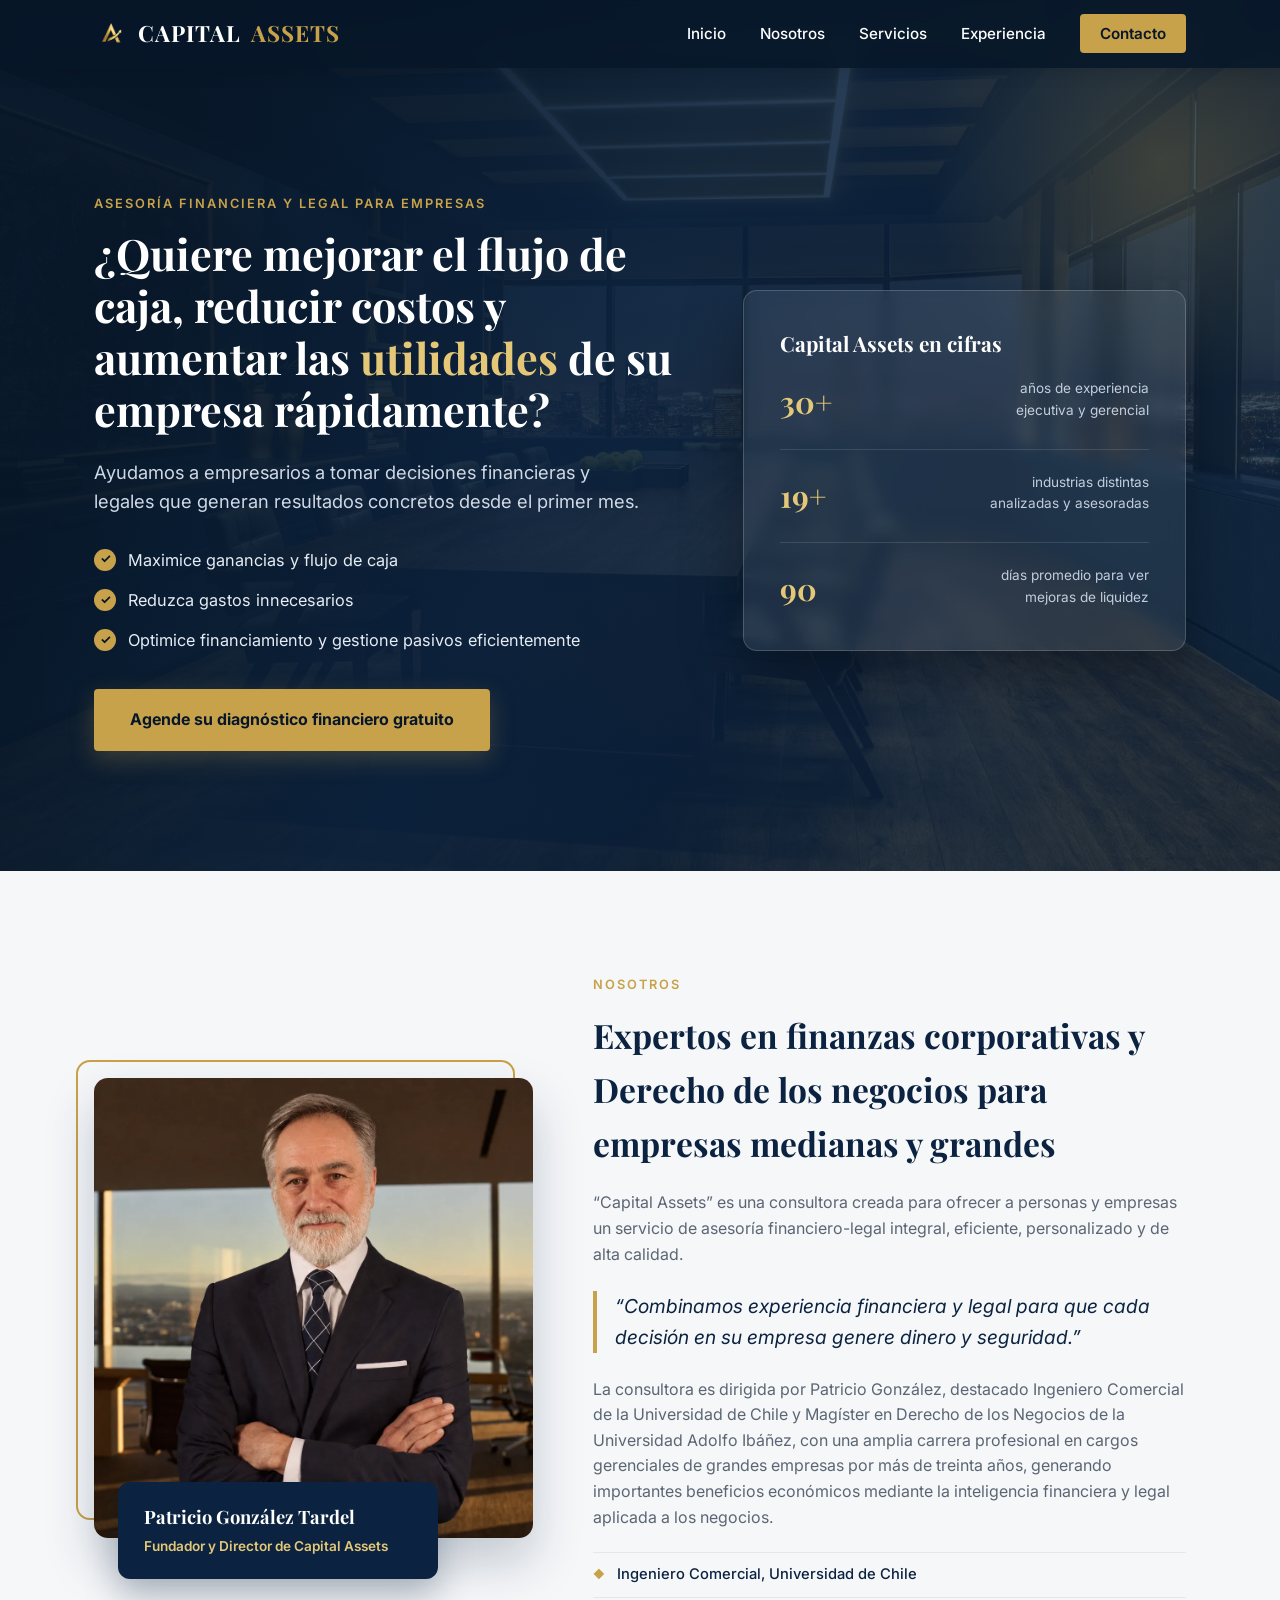
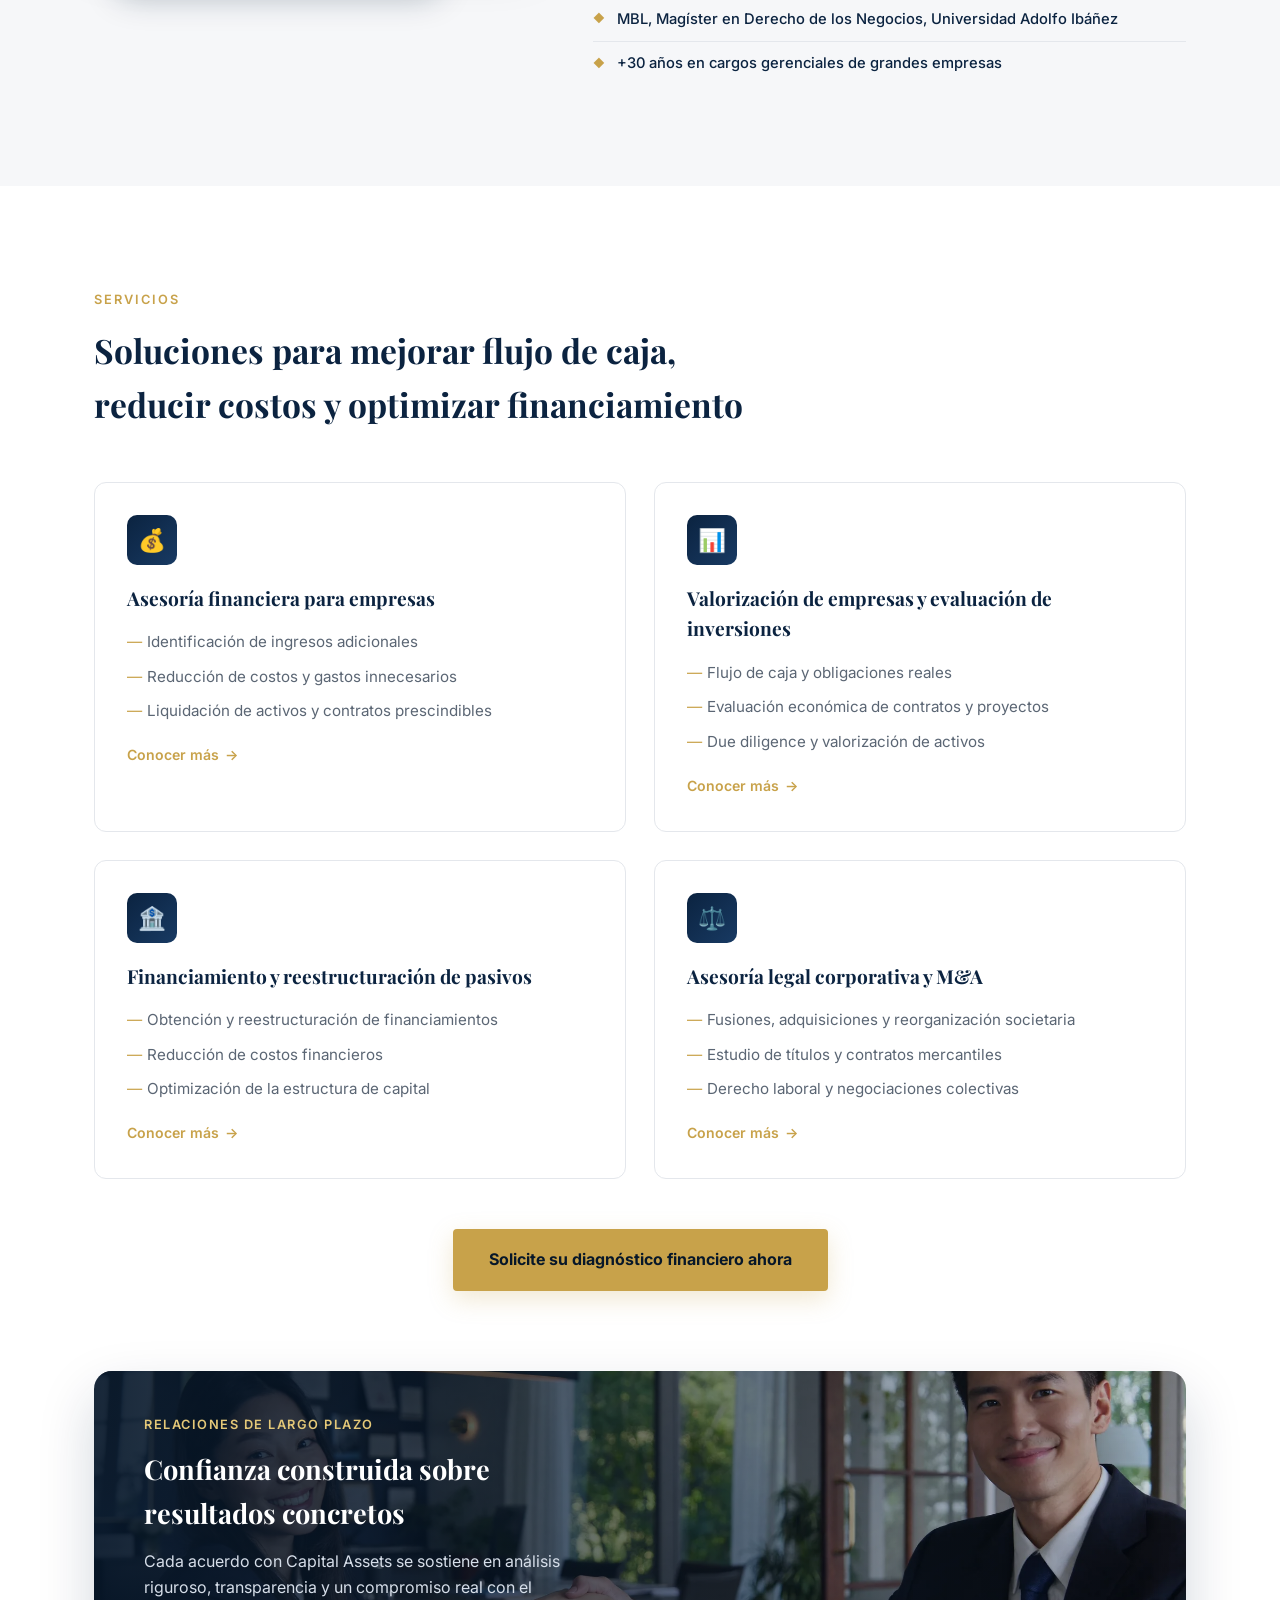
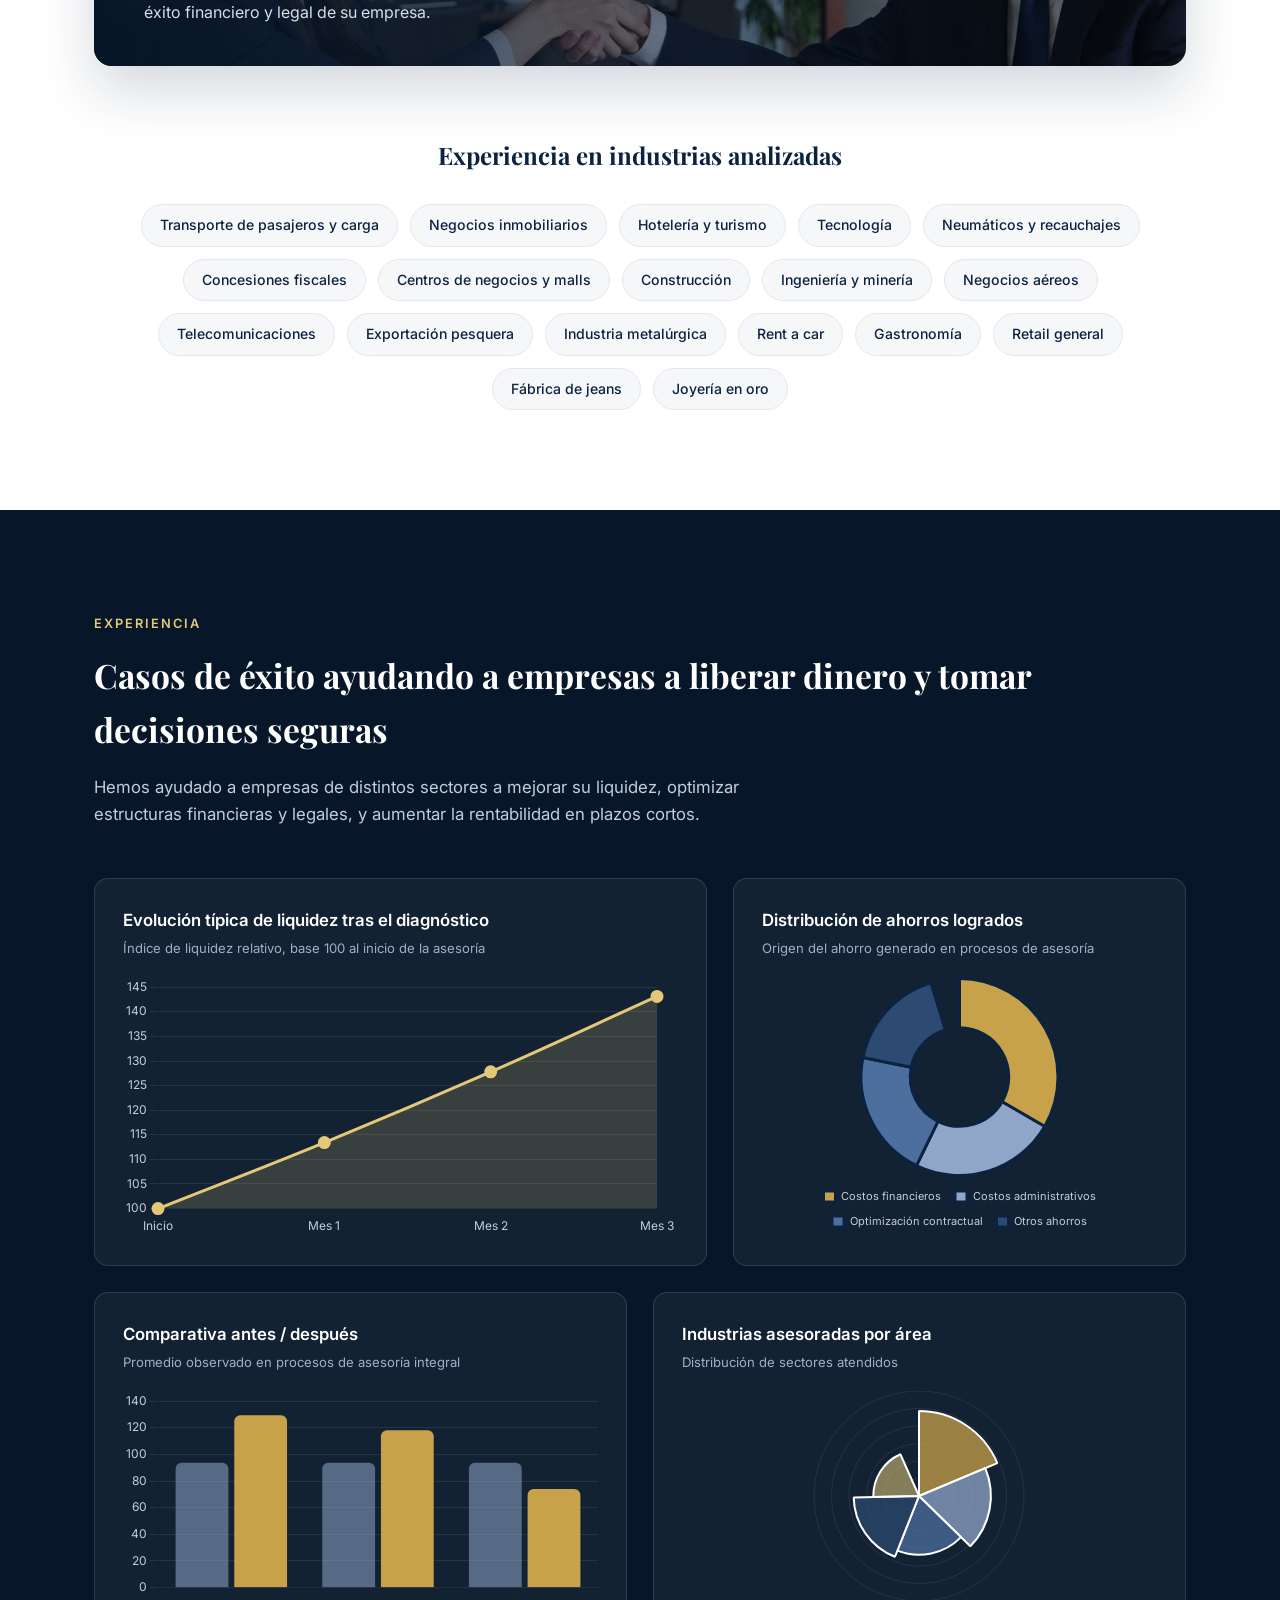
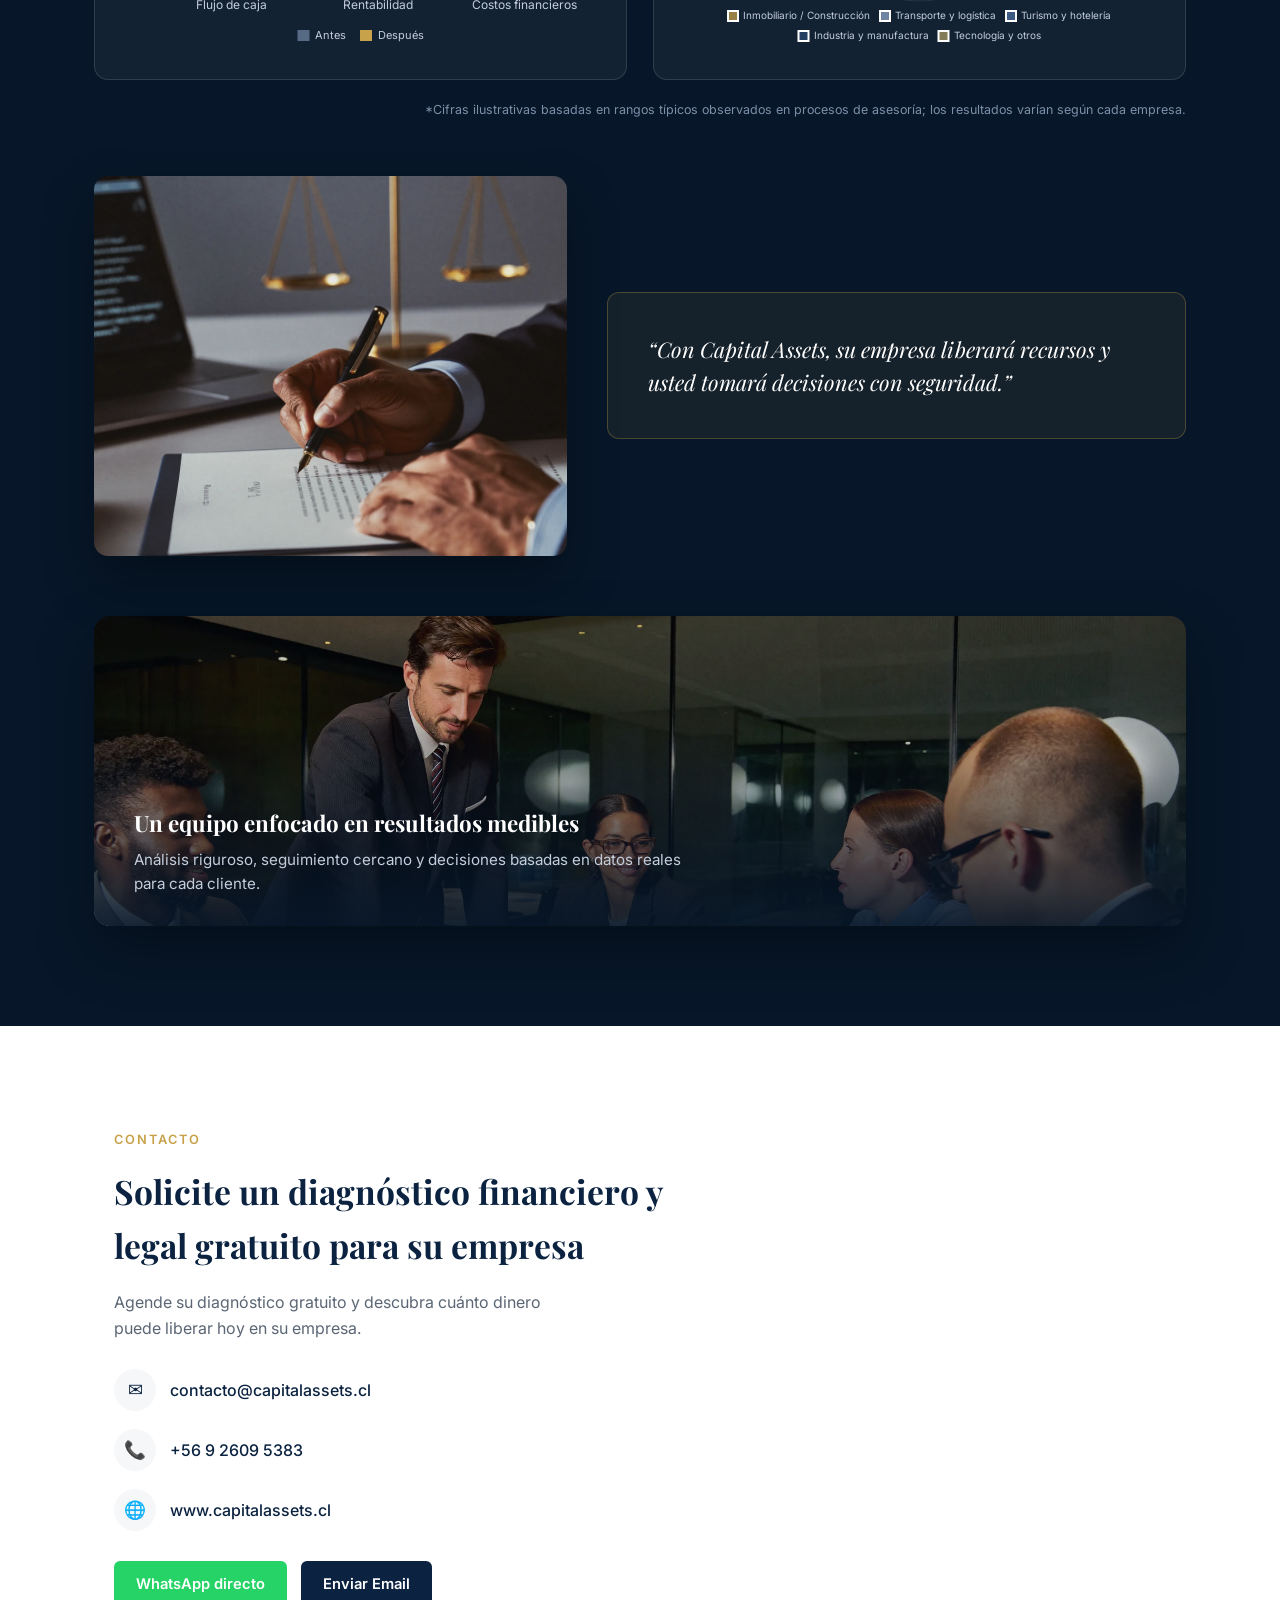
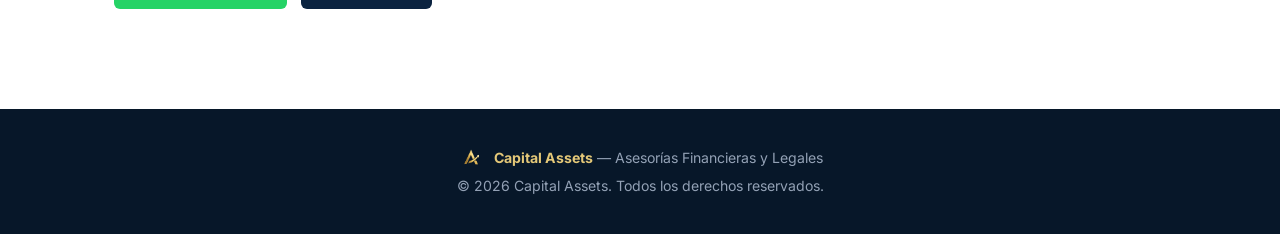
==== commit c712f919: "Agrega 4 páginas de servicio con SEO e imágenes originales - Crea 4 páginas nuevas: /asesoria-financ" ====
--- a/index.html
+++ b/index.html
@@ -155,42 +155,46 @@
     <h2 class="services-intro reveal" style="font-size:2.1rem;">Soluciones para mejorar flujo de caja, reducir costos y optimizar financiamiento</h2>
 
     <div class="services-grid">
-      <div class="service-card reveal">
-        <div class="service-icon">💰</div>
-        <h3>Maximice ganancias y liquidez</h3>
+      <a href="asesoria-financiera-empresas/" class="service-card reveal">
+        <div class="service-icon" aria-hidden="true">💰</div>
+        <h3>Asesoría financiera para empresas</h3>
         <ul>
           <li>Identificación de ingresos adicionales</li>
           <li>Reducción de costos y gastos innecesarios</li>
           <li>Liquidación de activos y contratos prescindibles</li>
         </ul>
-      </div>
-      <div class="service-card reveal">
-        <div class="service-icon">📊</div>
-        <h3>Información real para decisiones estratégicas</h3>
+        <span class="service-card-more">Conocer más <span class="arrow">→</span></span>
+      </a>
+      <a href="valorizacion-empresas-due-diligence/" class="service-card reveal">
+        <div class="service-icon" aria-hidden="true">📊</div>
+        <h3>Valorización de empresas y evaluación de inversiones</h3>
         <ul>
           <li>Flujo de caja y obligaciones reales</li>
           <li>Evaluación económica de contratos y proyectos</li>
           <li>Due diligence y valorización de activos</li>
         </ul>
-      </div>
-      <div class="service-card reveal">
-        <div class="service-icon">🏦</div>
-        <h3>Optimice financiamiento y estructura de pasivos</h3>
+        <span class="service-card-more">Conocer más <span class="arrow">→</span></span>
+      </a>
+      <a href="financiamiento-reestructuracion-pasivos/" class="service-card reveal">
+        <div class="service-icon" aria-hidden="true">🏦</div>
+        <h3>Financiamiento y reestructuración de pasivos</h3>
         <ul>
           <li>Obtención y reestructuración de financiamientos</li>
           <li>Reducción de costos financieros</li>
-          <li>Fusiones, divisiones y eficiencia legal</li>
+          <li>Optimización de la estructura de capital</li>
         </ul>
-      </div>
-      <div class="service-card reveal">
-        <div class="service-icon">⚖️</div>
-        <h3>Protección legal y seguridad jurídica</h3>
+        <span class="service-card-more">Conocer más <span class="arrow">→</span></span>
+      </a>
+      <a href="asesoria-legal-corporativa/" class="service-card reveal">
+        <div class="service-icon" aria-hidden="true">⚖️</div>
+        <h3>Asesoría legal corporativa y M&amp;A</h3>
         <ul>
+          <li>Fusiones, adquisiciones y reorganización societaria</li>
           <li>Estudio de títulos y contratos mercantiles</li>
           <li>Derecho laboral y negociaciones colectivas</li>
-          <li>Protección legal integral para operaciones y decisiones</li>
         </ul>
-      </div>
+        <span class="service-card-more">Conocer más <span class="arrow">→</span></span>
+      </a>
     </div>
 
     <div class="services-cta">
--- a/css/style.css
+++ b/css/style.css
@@ -353,7 +353,7 @@
   .contact-grid{
     display:grid;grid-template-columns:1fr auto;gap:60px;max-width:1100px;margin:0 auto;align-items:center;
   }
-  .contact-logo{display:flex;justify-content:center;}
+  .contact-logo{display:flex;justify-content:center;min-width:0;}
   .contact-logo .brand-logo{
     width:440px;
     aspect-ratio:1/1;
@@ -398,6 +398,82 @@
     display:flex;align-items:center;justify-content:center;gap:10px;margin-bottom:4px;
   }
   .footer-brand .brand-logo{height:26px;width:26px;}
+
+  /* SERVICE CARD LINKS (home) */
+  a.service-card{cursor:pointer;}
+  .service-card:focus-visible{outline:2px solid var(--gold);outline-offset:4px;}
+  .service-card-more{
+    display:inline-flex;align-items:center;gap:6px;margin-top:16px;
+    color:var(--gold);font-weight:600;font-size:0.88rem;
+  }
+  .service-card-more .arrow{transition:transform .2s;}
+  .service-card:hover .service-card-more .arrow{transform:translateX(3px);}
+
+  /* SERVICE PAGES (paginas interiores) */
+  .page-hero{
+    position:relative;color:var(--white);
+    padding:170px 0 70px;overflow:hidden;isolation:isolate;
+  }
+  .page-hero-bg{
+    position:absolute;inset:0;z-index:-2;
+    background-position:center;background-size:cover;background-repeat:no-repeat;
+  }
+  .page-hero-bg--financiera{
+    background-image:url('../img/svc-asesoria-financiera.png');
+    background-image:image-set(url('../img/svc-asesoria-financiera.webp') type('image/webp') 1x, url('../img/svc-asesoria-financiera.png') type('image/png') 1x);
+  }
+  .page-hero-bg--valorizacion{
+    background-image:url('../img/svc-valorizacion-due-diligence.png');
+    background-image:image-set(url('../img/svc-valorizacion-due-diligence.webp') type('image/webp') 1x, url('../img/svc-valorizacion-due-diligence.png') type('image/png') 1x);
+  }
+  .page-hero-bg--financiamiento{
+    background-image:url('../img/svc-financiamiento-pasivos.png');
+    background-image:image-set(url('../img/svc-financiamiento-pasivos.webp') type('image/webp') 1x, url('../img/svc-financiamiento-pasivos.png') type('image/png') 1x);
+  }
+  .page-hero-bg--legal{
+    background-image:url('../img/svc-legal-ma.png');
+    background-image:image-set(url('../img/svc-legal-ma.webp') type('image/webp') 1x, url('../img/svc-legal-ma.png') type('image/png') 1x);
+  }
+  .page-hero::before{
+    content:"";position:absolute;inset:0;z-index:-1;
+    background:linear-gradient(115deg,rgba(7,23,41,0.94) 20%,rgba(11,35,64,0.86) 55%,rgba(11,35,64,0.62) 100%);
+  }
+  .breadcrumb{font-size:0.85rem;color:#c3cddc;margin-bottom:20px;}
+  .breadcrumb a{color:#c3cddc;}
+  .breadcrumb a:hover{color:var(--gold-light);}
+  .breadcrumb .sep{margin:0 8px;color:rgba(255,255,255,0.35);}
+  .page-hero h1{font-size:2.3rem;line-height:1.25;color:var(--white);max-width:760px;margin-bottom:16px;}
+  .page-hero .lead{font-size:1.08rem;color:#cfd8e6;max-width:640px;}
+
+  .content-section{padding:70px 0;}
+  .content-section .container{max-width:860px;}
+  .content-section h2{font-size:1.7rem;margin:44px 0 16px;}
+  .content-section h2:first-of-type{margin-top:0;}
+  .content-section h3{font-size:1.2rem;margin:26px 0 12px;color:var(--navy);}
+  .content-section p{color:var(--grey);margin-bottom:16px;}
+  .content-section ul{margin:0 0 20px 22px;color:var(--grey);}
+  .content-section li{margin-bottom:8px;}
+  .content-section .highlight-msg{
+    font-size:1.1rem;color:var(--navy);font-style:italic;
+    border-left:4px solid var(--gold);padding-left:18px;margin:28px 0;
+  }
+
+  .related-services{background:var(--light);padding:70px 0;}
+  .related-services h2{font-size:1.5rem;margin-bottom:8px;}
+  .related-services>.container>p{color:var(--grey);max-width:640px;margin-bottom:30px;}
+  .related-grid{display:grid;grid-template-columns:repeat(3,1fr);gap:24px;}
+  .related-card{
+    display:block;background:var(--white);border:1px solid var(--border);
+    border-radius:12px;padding:26px;transition:all .25s;
+  }
+  .related-card:hover{border-color:var(--gold);box-shadow:0 14px 30px rgba(11,35,64,0.08);transform:translateY(-3px);}
+  .related-card:focus-visible{outline:2px solid var(--gold);outline-offset:4px;}
+  .related-card h3{font-size:1.02rem;margin-bottom:8px;font-family:'Inter',sans-serif;font-weight:600;color:var(--navy);}
+  .related-card p{color:var(--grey);font-size:0.9rem;margin:0;}
+
+  .page-cta{background:var(--navy-dark);color:var(--white);text-align:center;padding:70px 0;}
+  .page-cta h2{color:var(--white);font-size:1.8rem;margin-bottom:14px;}
+  .page-cta p{color:#c3cddc;max-width:560px;margin:0 auto 30px;}
 
   @media (max-width:900px){
     nav ul{
@@ -422,4 +498,7 @@
     .hero h1{font-size:2.1rem;}
     section{padding:60px 0;}
     .chart-caption{margin-bottom:40px;}
-  }
+    .page-hero{padding:130px 0 50px;}
+    .page-hero h1{font-size:1.7rem;}
+    .related-grid{grid-template-columns:1fr;}
+  }
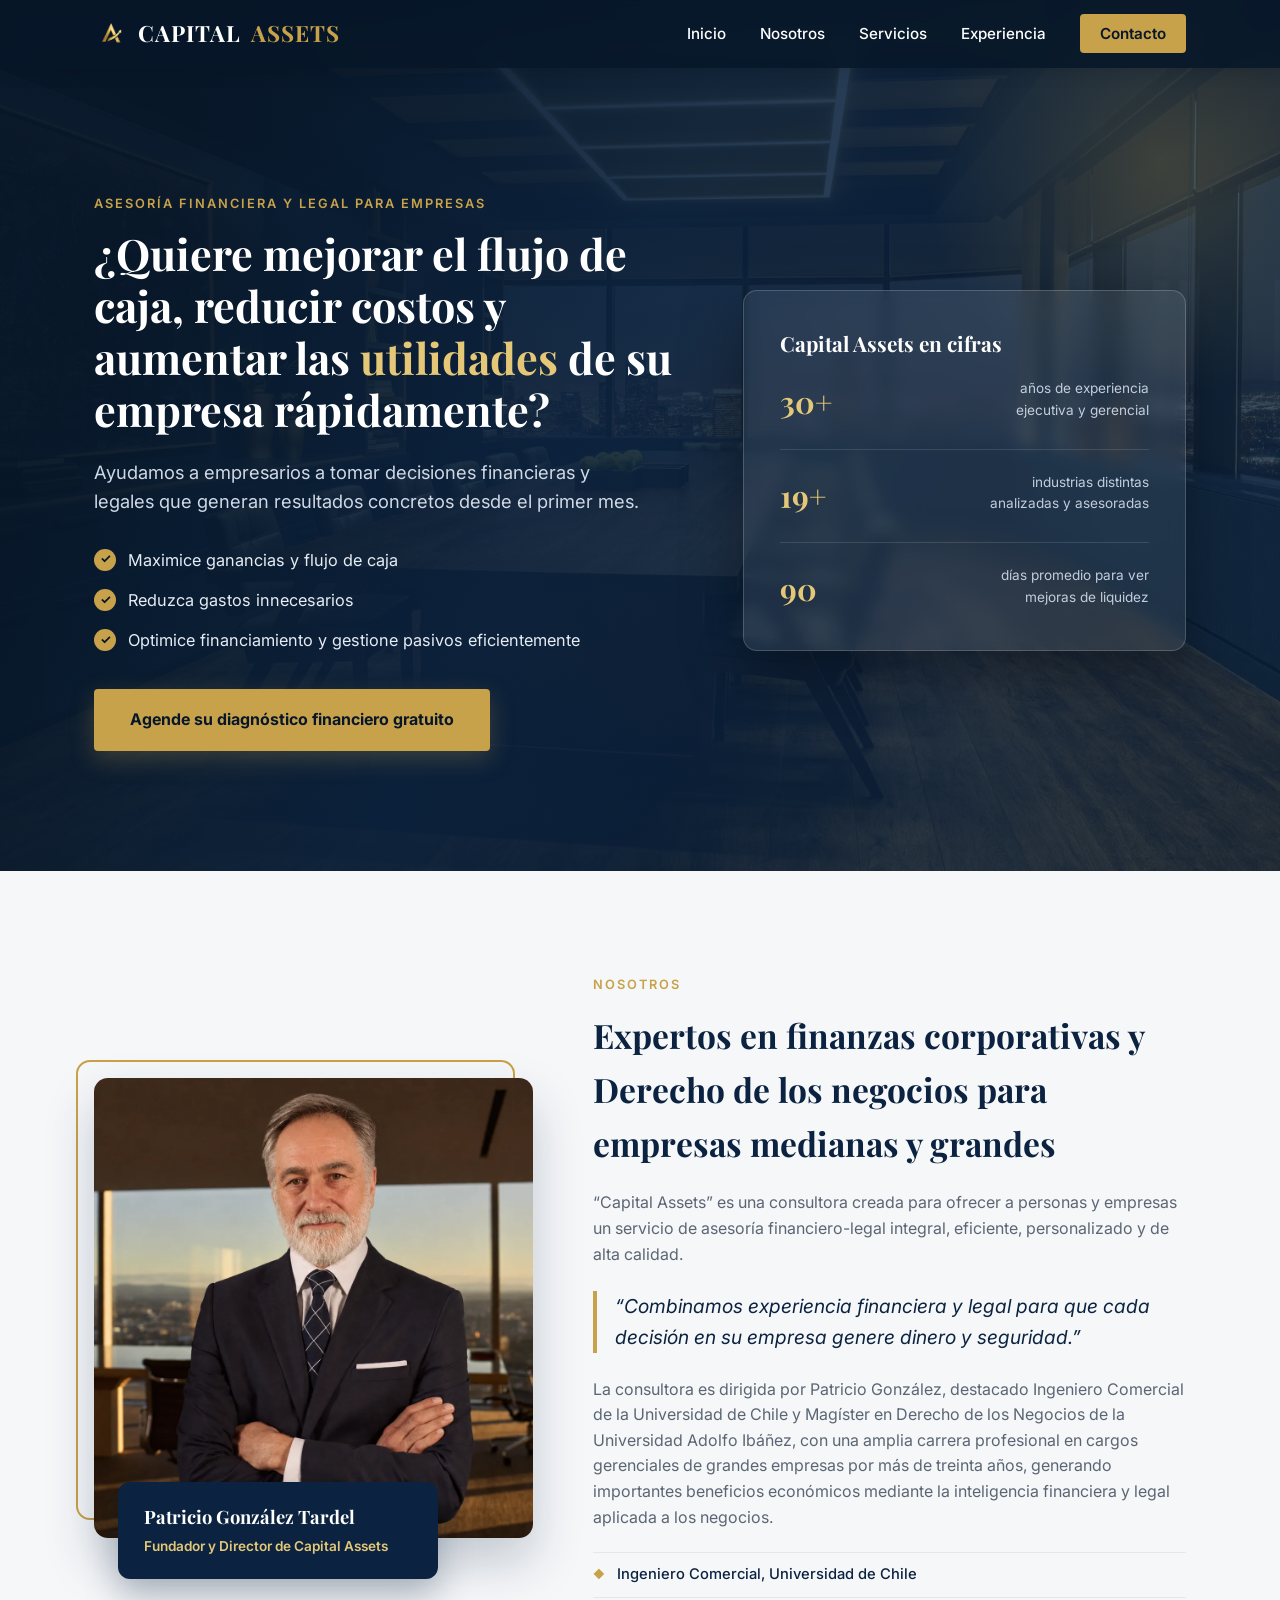
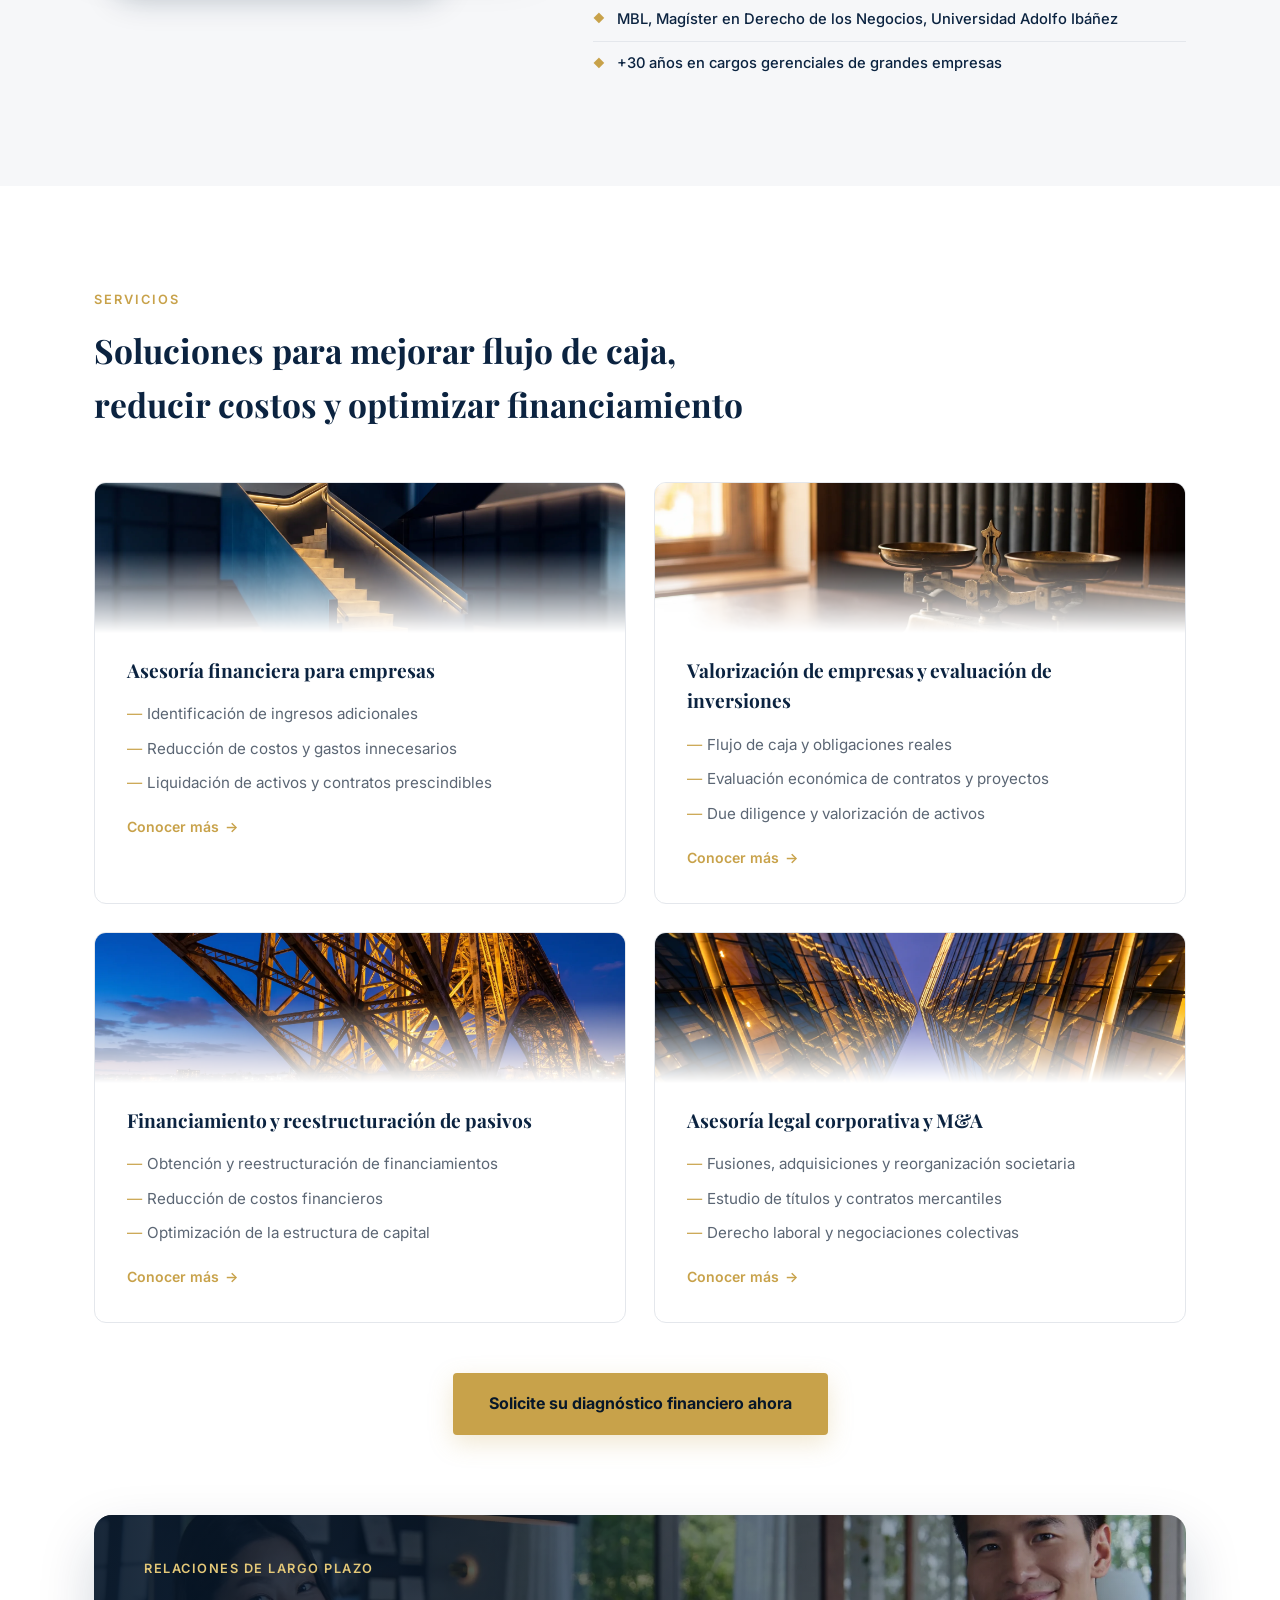
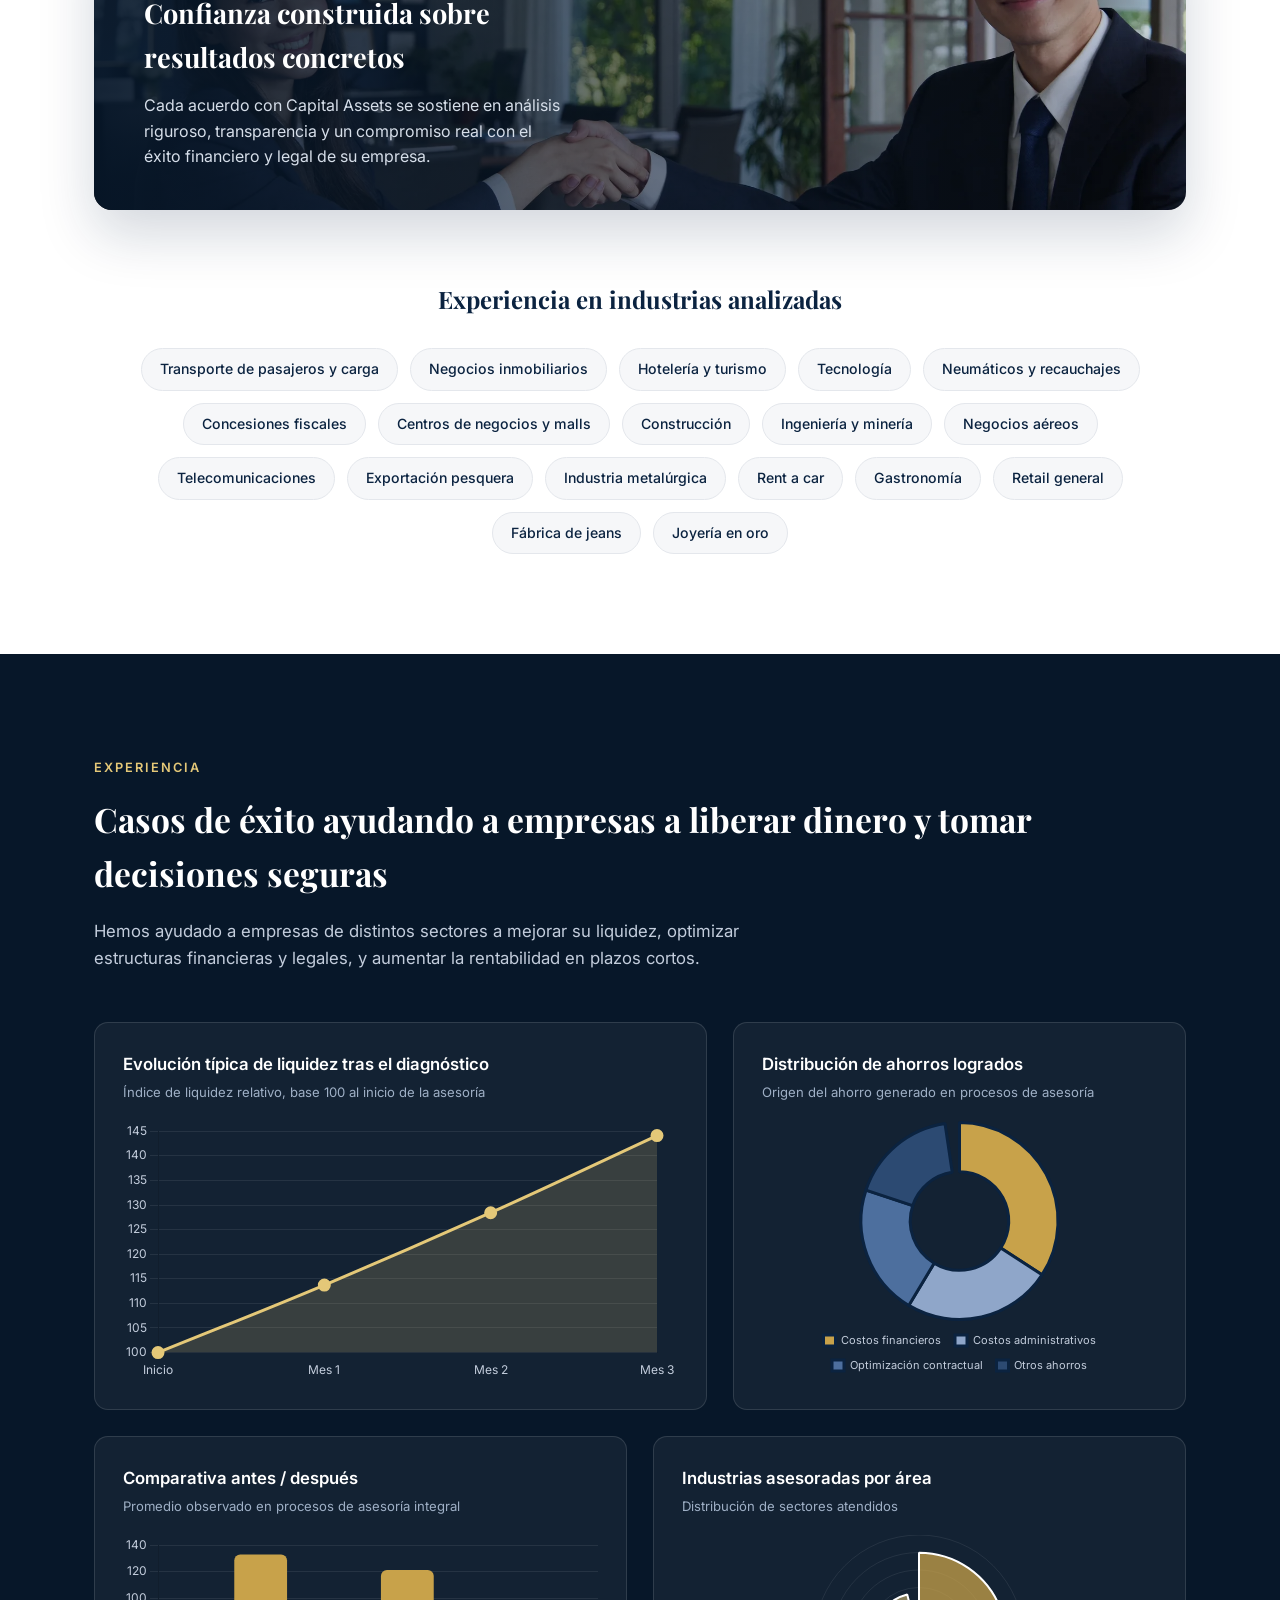
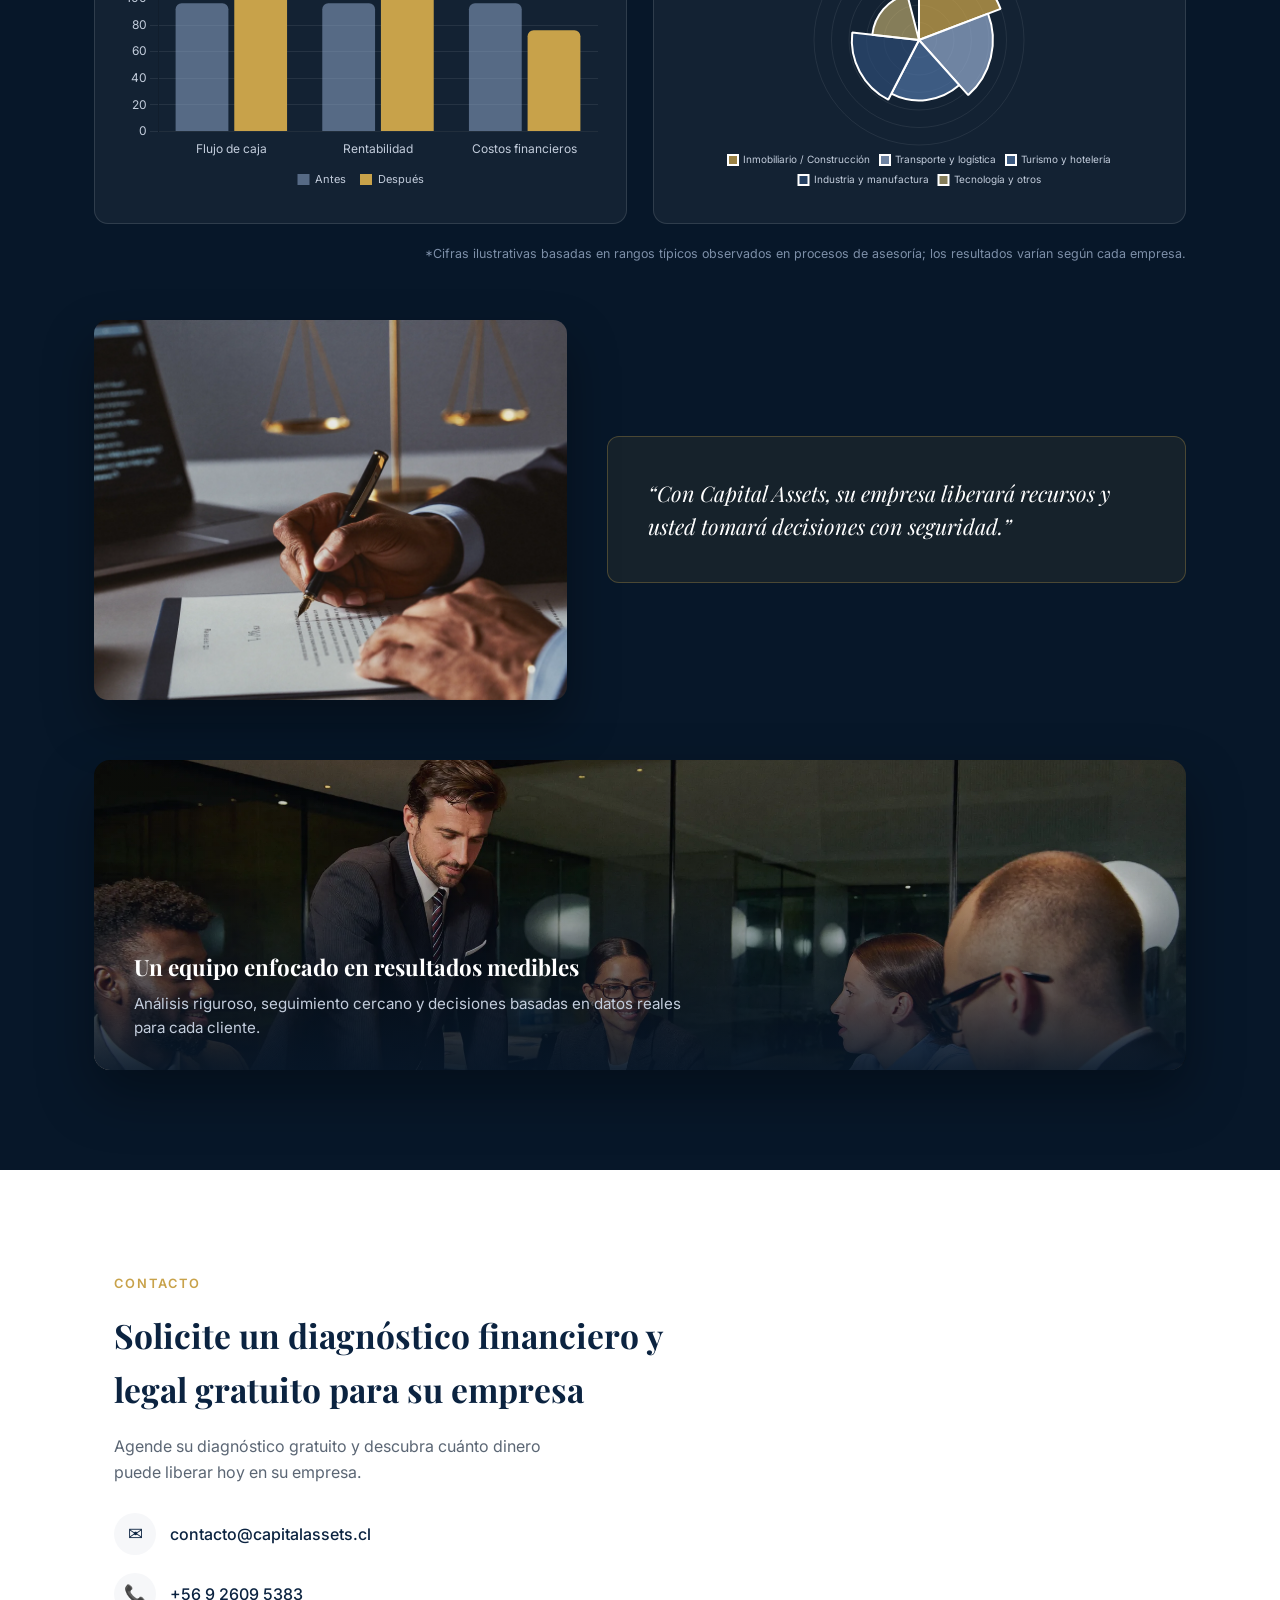
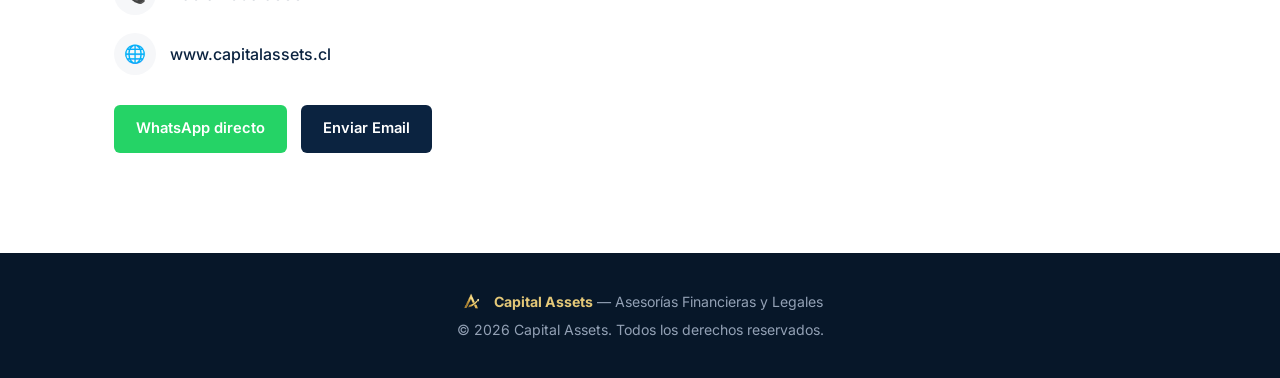
==== commit 4e2c0386: "Reemplaza íconos de emoji por banners de imagen en tarjetas de servicio - Cada tarjeta de la sección" ====
--- a/index.html
+++ b/index.html
@@ -156,7 +156,12 @@
 
     <div class="services-grid">
       <a href="asesoria-financiera-empresas/" class="service-card reveal">
-        <div class="service-icon" aria-hidden="true">💰</div>
+        <div class="service-card-banner">
+          <picture>
+            <source srcset="img/svc-asesoria-financiera.webp" type="image/webp">
+            <img src="img/svc-asesoria-financiera.png" alt="" width="1920" height="1072" loading="lazy" decoding="async">
+          </picture>
+        </div>
         <h3>Asesoría financiera para empresas</h3>
         <ul>
           <li>Identificación de ingresos adicionales</li>
@@ -166,7 +171,12 @@
         <span class="service-card-more">Conocer más <span class="arrow">→</span></span>
       </a>
       <a href="valorizacion-empresas-due-diligence/" class="service-card reveal">
-        <div class="service-icon" aria-hidden="true">📊</div>
+        <div class="service-card-banner">
+          <picture>
+            <source srcset="img/svc-valorizacion-due-diligence.webp" type="image/webp">
+            <img src="img/svc-valorizacion-due-diligence.png" alt="" width="1920" height="1072" loading="lazy" decoding="async">
+          </picture>
+        </div>
         <h3>Valorización de empresas y evaluación de inversiones</h3>
         <ul>
           <li>Flujo de caja y obligaciones reales</li>
@@ -176,7 +186,12 @@
         <span class="service-card-more">Conocer más <span class="arrow">→</span></span>
       </a>
       <a href="financiamiento-reestructuracion-pasivos/" class="service-card reveal">
-        <div class="service-icon" aria-hidden="true">🏦</div>
+        <div class="service-card-banner">
+          <picture>
+            <source srcset="img/svc-financiamiento-pasivos.webp" type="image/webp">
+            <img src="img/svc-financiamiento-pasivos.png" alt="" width="1920" height="1072" loading="lazy" decoding="async">
+          </picture>
+        </div>
         <h3>Financiamiento y reestructuración de pasivos</h3>
         <ul>
           <li>Obtención y reestructuración de financiamientos</li>
@@ -186,7 +201,12 @@
         <span class="service-card-more">Conocer más <span class="arrow">→</span></span>
       </a>
       <a href="asesoria-legal-corporativa/" class="service-card reveal">
-        <div class="service-icon" aria-hidden="true">⚖️</div>
+        <div class="service-card-banner">
+          <picture>
+            <source srcset="img/svc-legal-ma.webp" type="image/webp">
+            <img src="img/svc-legal-ma.png" alt="" width="1920" height="1072" loading="lazy" decoding="async">
+          </picture>
+        </div>
         <h3>Asesoría legal corporativa y M&amp;A</h3>
         <ul>
           <li>Fusiones, adquisiciones y reorganización societaria</li>
--- a/css/style.css
+++ b/css/style.css
@@ -242,6 +242,7 @@
     border:1px solid var(--border);
     border-radius:12px;
     padding:32px;
+    overflow:hidden;
     transition:all .25s;
   }
   .service-card:hover{
@@ -249,12 +250,19 @@
     border-color:var(--gold);
     transform:translateY(-4px);
   }
-  .service-icon{
-    width:50px;height:50px;border-radius:10px;
-    background:linear-gradient(135deg,var(--navy),#183a63);
-    display:flex;align-items:center;justify-content:center;
-    color:var(--gold-light);font-size:1.4rem;margin-bottom:18px;
-  }
+  .service-card-banner{
+    height:150px;
+    margin:-32px -32px 22px;
+    overflow:hidden;
+    position:relative;
+  }
+  .service-card-banner img{
+    display:block;width:100%;height:100%;object-fit:cover;
+    -webkit-mask-image:linear-gradient(to bottom, rgba(0,0,0,1) 45%, rgba(0,0,0,0) 100%);
+    mask-image:linear-gradient(to bottom, rgba(0,0,0,1) 45%, rgba(0,0,0,0) 100%);
+    transition:transform .5s ease;
+  }
+  .service-card:hover .service-card-banner img{transform:scale(1.06);}
   .service-card h3{font-size:1.2rem;margin-bottom:12px;}
   .service-card ul{list-style:none;color:var(--grey);font-size:0.95rem;}
   .service-card ul li{
